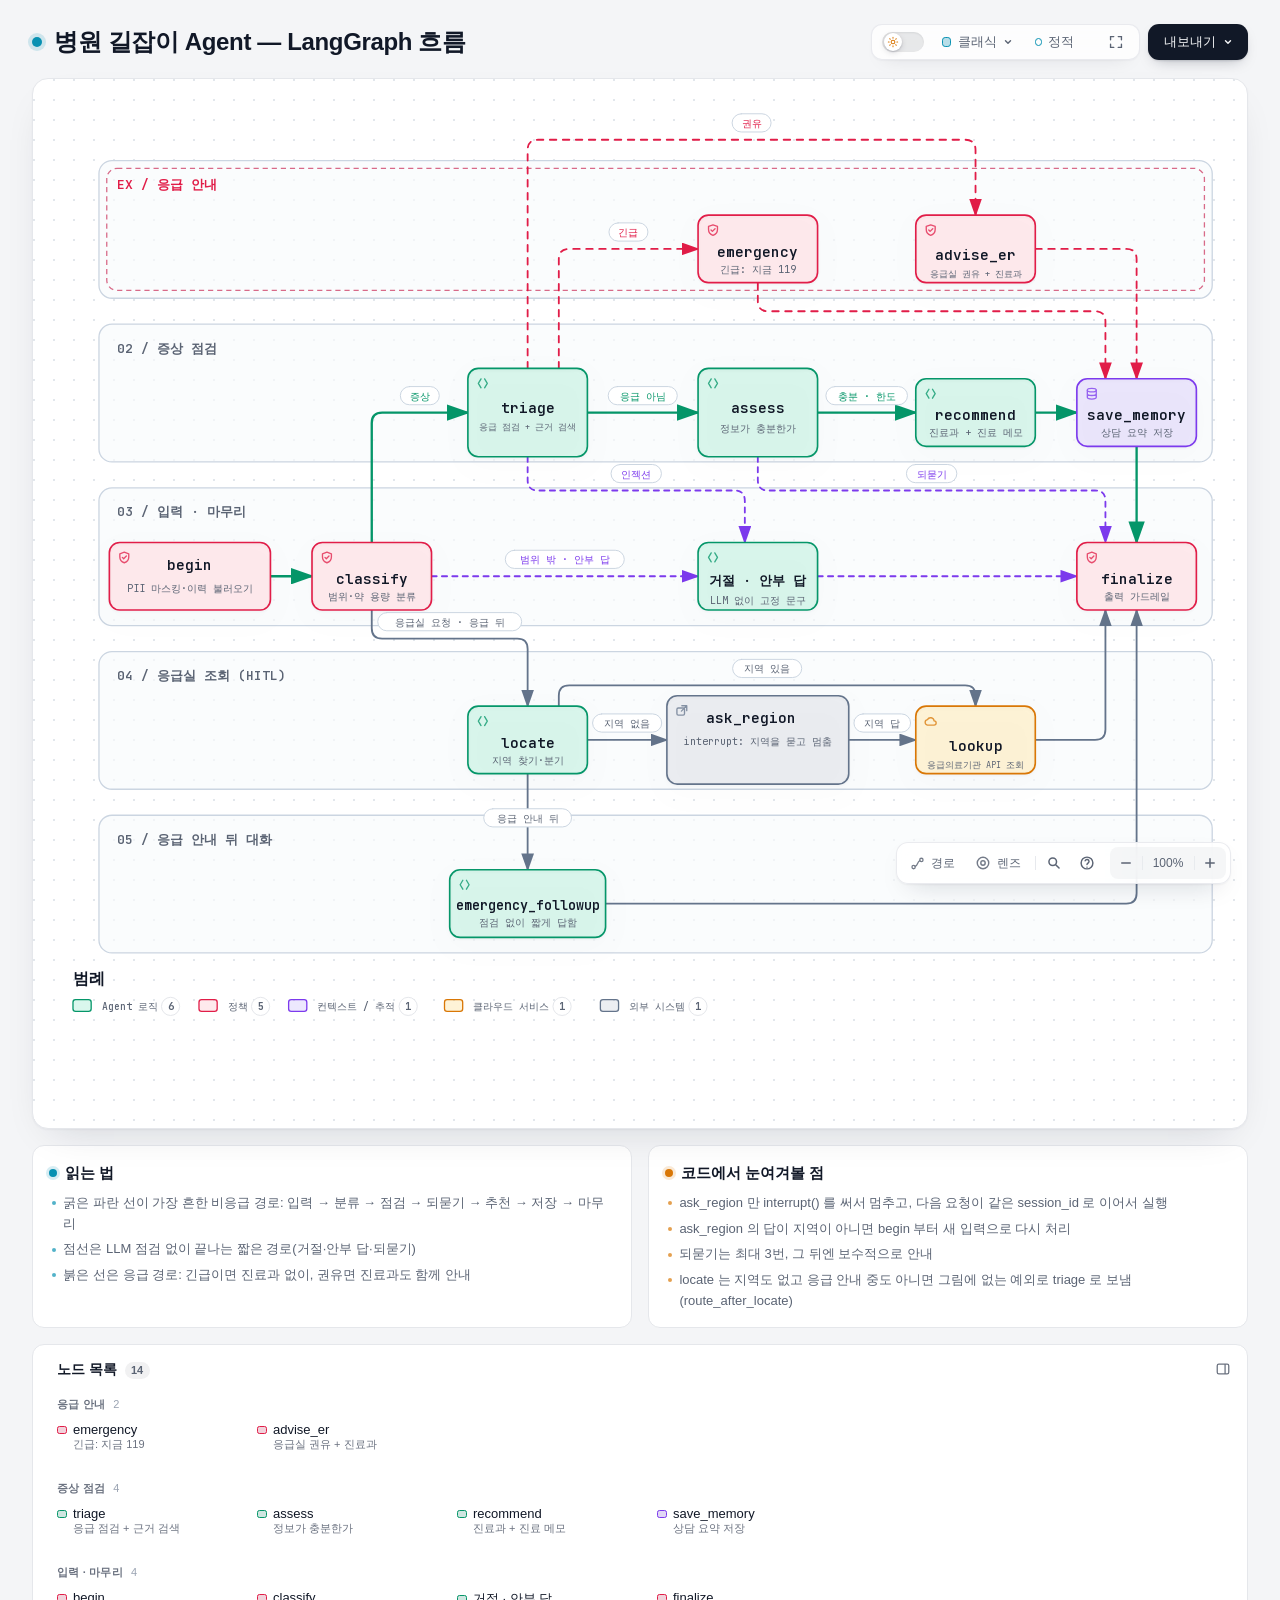
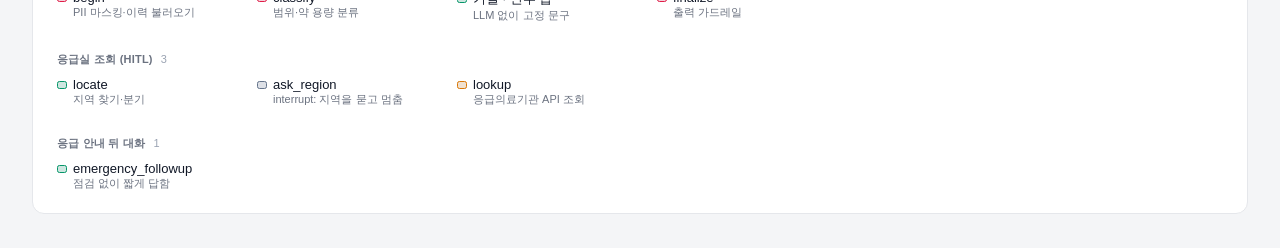
==== docs/diagrams/agent-graph.html @ 73cd127d "Fill README with evaluation results and add architecture diagrams - RAGAS table (same model for both" ====
<!DOCTYPE html>
<html lang="ko" data-theme="dark" data-preset="classic">
<head>
  <meta charset="UTF-8">
  <meta name="viewport" content="width=device-width, initial-scale=1.0">
  <meta name="generator" content="archify 3.2.0">
  <meta name="archify-reader-contract" content="declared-wide-v1">
  <title>병원 길잡이 Agent — LangGraph 흐름 다이어그램</title>
  <script>
    // Resolve the theme before first paint so light-preference users don't
    // see a dark flash. The toolbar script below re-applies with UI state.
    (function () {
      try {
        var theme = null;
        try {
          var param = new URLSearchParams(window.location.search).get('theme');
          if (param === 'light' || param === 'dark') theme = param;
          if (new URLSearchParams(window.location.search).get('embed') === '1') {
            document.documentElement.setAttribute('data-embed', 'true');
          }
          if (new URLSearchParams(window.location.search).get('present') === '1') {
            document.documentElement.setAttribute('data-present', 'true');
          }
        } catch (_) {}
        if (!theme) {
          try { theme = localStorage.getItem('archify-theme'); } catch (_) {}
        }
        if (theme !== 'light' && theme !== 'dark') {
          theme = window.matchMedia('(prefers-color-scheme: light)').matches ? 'light' : 'dark';
        }
        document.documentElement.setAttribute('data-theme', theme);
      } catch (_) {}
    })();
  </script>
  <style id="archify-fonts">
/*
JetBrains Mono variable WOFF2 subsets from Google Fonts service revision v24.
These fixed bytes are shared by the viewer and its SVG/raster exports.
No local() source: an installed copy must not override the bundled font.
Uncovered characters (including CJK) still use the system fallback stack.
Upstream: https://github.com/JetBrains/JetBrainsMono

cyrillic-ext    1664 bytes  sha256 9343de2ca5d9549f792e7962375af8efb0f320c7643bfd36c884b5a30e5c396f
cyrillic        8892 bytes  sha256 4995a9a43ac659ec32fcd8b463755cd6a07b31a6e6b3894a6a153b661cf490e2
greek           6800 bytes  sha256 49c3da6c9a2b279b0f1f860f5cfb1f5dc38d88a5c7be9c9b1837bbc4e3db6111
vietnamese      5872 bytes  sha256 d44eb1936043a56038eb02dd70b243f379bef65783f94ec12f277550720411f1
latin-ext      11596 bytes  sha256 9c38cb2d0d2d93c1ee6e21fa78db76f13ea7e15e15cc64214c7ca89b6aaa35c4
latin          31340 bytes  sha256 2c32b9b3ee358c119e210f6f5195f9bd34894d78a785ff2e95d60e718e400af4

Copyright 2020 The JetBrains Mono Project Authors (https://github.com/JetBrains/JetBrainsMono)

This Font Software is licensed under the SIL Open Font License, Version 1.1.
This license is copied below, and is also available with a FAQ at:
https://openfontlicense.org


-----------------------------------------------------------
SIL OPEN FONT LICENSE Version 1.1 - 26 February 2007
-----------------------------------------------------------

PREAMBLE
The goals of the Open Font License (OFL) are to stimulate worldwide
development of collaborative font projects, to support the font creation
efforts of academic and linguistic communities, and to provide a free and
open framework in which fonts may be shared and improved in partnership
with others.

The OFL allows the licensed fonts to be used, studied, modified and
redistributed freely as long as they are not sold by themselves. The
fonts, including any derivative works, can be bundled, embedded,
redistributed and/or sold with any software provided that any reserved
names are not used by derivative works. The fonts and derivatives,
however, cannot be released under any other type of license. The
requirement for fonts to remain under this license does not apply
to any document created using the fonts or their derivatives.

DEFINITIONS
"Font Software" refers to the set of files released by the Copyright
Holder(s) under this license and clearly marked as such. This may
include source files, build scripts and documentation.

"Reserved Font Name" refers to any names specified as such after the
copyright statement(s).

"Original Version" refers to the collection of Font Software components as
distributed by the Copyright Holder(s).

"Modified Version" refers to any derivative made by adding to, deleting,
or substituting -- in part or in whole -- any of the components of the
Original Version, by changing formats or by porting the Font Software to a
new environment.

"Author" refers to any designer, engineer, programmer, technical
writer or other person who contributed to the Font Software.

PERMISSION & CONDITIONS
Permission is hereby granted, free of charge, to any person obtaining
a copy of the Font Software, to use, study, copy, merge, embed, modify,
redistribute, and sell modified and unmodified copies of the Font
Software, subject to the following conditions:

1) Neither the Font Software nor any of its individual components,
in Original or Modified Versions, may be sold by itself.

2) Original or Modified Versions of the Font Software may be bundled,
redistributed and/or sold with any software, provided that each copy
contains the above copyright notice and this license. These can be
included either as stand-alone text files, human-readable headers or
in the appropriate machine-readable metadata fields within text or
binary files as long as those fields can be easily viewed by the user.

3) No Modified Version of the Font Software may use the Reserved Font
Name(s) unless explicit written permission is granted by the corresponding
Copyright Holder. This restriction only applies to the primary font name as
presented to the users.

4) The name(s) of the Copyright Holder(s) or the Author(s) of the Font
Software shall not be used to promote, endorse or advertise any
Modified Version, except to acknowledge the contribution(s) of the
Copyright Holder(s) and the Author(s) or with their explicit written
permission.

5) The Font Software, modified or unmodified, in part or in whole,
must be distributed entirely under this license, and must not be
distributed under any other license. The requirement for fonts to
remain under this license does not apply to any document created
using the Font Software.

TERMINATION
This license becomes null and void if any of the above conditions are
not met.

DISCLAIMER
THE FONT SOFTWARE IS PROVIDED "AS IS", WITHOUT WARRANTY OF ANY KIND,
EXPRESS OR IMPLIED, INCLUDING BUT NOT LIMITED TO ANY WARRANTIES OF
MERCHANTABILITY, FITNESS FOR A PARTICULAR PURPOSE AND NONINFRINGEMENT
OF COPYRIGHT, PATENT, TRADEMARK, OR OTHER RIGHT. IN NO EVENT SHALL THE
COPYRIGHT HOLDER BE LIABLE FOR ANY CLAIM, DAMAGES OR OTHER LIABILITY,
INCLUDING ANY GENERAL, SPECIAL, INDIRECT, INCIDENTAL, OR CONSEQUENTIAL
DAMAGES, WHETHER IN AN ACTION OF CONTRACT, TORT OR OTHERWISE, ARISING
FROM, OUT OF THE USE OR INABILITY TO USE THE FONT SOFTWARE OR FROM
OTHER DEALINGS IN THE FONT SOFTWARE.
*/
    /* cyrillic-ext */
    @font-face { font-family: 'JetBrains Mono'; font-style: normal; font-weight: 400 800; font-display: swap;
      src: url([data-uri]) format('woff2');
      unicode-range: U+0460-052F, U+1C80-1C8A, U+20B4, U+2DE0-2DFF, U+A640-A69F, U+FE2E-FE2F; }
    /* cyrillic */
    @font-face { font-family: 'JetBrains Mono'; font-style: normal; font-weight: 400 800; font-display: swap;
      src: url([data-uri]) format('woff2');
      unicode-range: U+0301, U+0400-045F, U+0490-0491, U+04B0-04B1, U+2116; }
    /* greek */
    @font-face { font-family: 'JetBrains Mono'; font-style: normal; font-weight: 400 800; font-display: swap;
      src: url([data-uri]) format('woff2');
      unicode-range: U+0370-0377, U+037A-037F, U+0384-038A, U+038C, U+038E-03A1, U+03A3-03FF; }
    /* vietnamese */
    @font-face { font-family: 'JetBrains Mono'; font-style: normal; font-weight: 400 800; font-display: swap;
      src: url([data-uri]) format('woff2');
      unicode-range: U+0102-0103, U+0110-0111, U+0128-0129, U+0168-0169, U+01A0-01A1, U+01AF-01B0, U+0300-0301, U+0303-0304, U+0308-0309, U+0323, U+0329, U+1EA0-1EF9, U+20AB; }
    /* latin-ext */
    @font-face { font-family: 'JetBrains Mono'; font-style: normal; font-weight: 400 800; font-display: swap;
      src: url([data-uri]) format('woff2');
      unicode-range: U+0100-02BA, U+02BD-02C5, U+02C7-02CC, U+02CE-02D7, U+02DD-02FF, U+0304, U+0308, U+0329, U+1D00-1DBF, U+1E00-1E9F, U+1EF2-1EFF, U+2020, U+20A0-20AB, U+20AD-20C0, U+2113, U+2C60-2C7F, U+A720-A7FF; }
    /* latin */
    @font-face { font-family: 'JetBrains Mono'; font-style: normal; font-weight: 400 800; font-display: swap;
      src: url([data-uri]) format('woff2');
      unicode-range: U+0000-00FF, U+0131, U+0152-0153, U+02BB-02BC, U+02C6, U+02DA, U+02DC, U+0304, U+0308, U+0329, U+2000-206F, U+20AC, U+2122, U+2191, U+2193, U+2212, U+2215, U+FEFF, U+FFFD; }
  </style>
  <style>
    /* ==========================================================
       THEME VARIABLES — switch by toggling [data-theme] on <html>
       ========================================================== */
    :root,
    [data-theme="dark"] {
      --bg: #020617;
      --grid: #1e293b;
      --canvas-dot: rgba(148, 163, 184, 0.16);
      --text: #ffffff;
      --text-muted: #94a3b8;
      --text-dim: #475569;
      /* UI chrome and menu hints need more contrast than SVG .t-dim accents */
      --text-faint: #7d8da1;

      --panel: rgba(15, 23, 42, 0.5);
      --panel-border: #1e293b;
      --lane-fill: rgba(15, 23, 42, 0.22);
      --lane-stroke: #334155;

      --arrow: #94a3b8;
      --arrow-emphasis: #34d399;

      /* Opaque mask color used behind semi-transparent component fills
         so the arrows drawn underneath are properly hidden. */
      --mask: #0f172a;

      --frontend-fill:    rgba(8, 51, 68, 0.4);
      --frontend-stroke:  #22d3ee;
      --backend-fill:     rgba(6, 78, 59, 0.4);
      --backend-stroke:   #34d399;
      --database-fill:    rgba(76, 29, 149, 0.4);
      --database-stroke:  #a78bfa;
      --cloud-fill:       rgba(120, 53, 15, 0.3);
      --cloud-stroke:     #fbbf24;
      --security-fill:    rgba(136, 19, 55, 0.4);
      --security-stroke:  #fb7185;
      --messagebus-fill:  rgba(251, 146, 60, 0.3);
      --messagebus-stroke:#fb923c;
      --external-fill:    rgba(30, 41, 59, 0.5);
      --external-stroke:  #94a3b8;

      --toolbar-bg:       rgba(15, 23, 42, 0.8);
      --toolbar-border:   #334155;
      --toolbar-text:     #e2e8f0;
      --toolbar-hover:    rgba(15, 23, 42, 0.95);
      --toolbar-menu-bg:  #0f172a;
    }

    [data-theme="light"] {
      --bg: #f4f5f7;
      --grid: #e9edf2;
      --canvas-dot: #e2e7ec;
      --text: #111827;
      --text-muted: #5b6474;
      --text-dim: #9aa3b2;
      --text-faint: #6b7280;

      --panel: #ffffff;
      --panel-border: #e5e7eb;
      --lane-fill: rgba(248, 250, 252, 0.65);
      --lane-stroke: #cbd5e1;

      --arrow: #64748b;
      --arrow-emphasis: #059669;

      --mask: #ffffff;

      --frontend-fill: rgba(34, 211, 238, 0.15);
      --frontend-stroke: #0891b2;
      --backend-fill: rgba(52, 211, 153, 0.18);
      --backend-stroke: #059669;
      --database-fill: rgba(167, 139, 250, 0.2);
      --database-stroke: #7c3aed;
      --cloud-fill: rgba(251, 191, 36, 0.18);
      --cloud-stroke: #d97706;
      --security-fill: rgba(251, 113, 133, 0.15);
      --security-stroke: #e11d48;
      --messagebus-fill: rgba(251, 146, 60, 0.15);
      --messagebus-stroke: #ea580c;
      --external-fill: rgba(148, 163, 184, 0.18);
      --external-stroke: #64748b;

      --toolbar-bg:       rgba(255, 255, 255, 0.92);
      --toolbar-border:   #cbd5e1;
      --toolbar-text:     #334155;
      --toolbar-hover:    #ffffff;
      --toolbar-menu-bg:  #ffffff;
    }

    /* ==========================================================
       SIGNAL FLOW — an opt-in, motion-forward visual preset.
       The variables also target a standalone exported SVG, whose
       root carries data-preset and data-theme directly.
       ========================================================== */
    [data-preset="signal-flow"][data-theme="dark"] {
      --bg: #030711;
      --grid: #15233a;
      --panel: rgba(6, 14, 28, 0.78);
      --panel-border: #1d3350;
      --lane-fill: rgba(9, 22, 40, 0.5);
      --lane-stroke: #2c4564;
      --text: #f5fbff;
      --text-muted: #9eb0c7;
      --text-dim: #52667f;
      --text-faint: #7890ad;
      --mask: #07101e;
      --frontend-fill: rgba(6, 182, 212, 0.14);
      --frontend-stroke: #67e8f9;
      --backend-fill: rgba(16, 185, 129, 0.14);
      --backend-stroke: #5eead4;
      --database-fill: rgba(139, 92, 246, 0.16);
      --database-stroke: #c4b5fd;
      --cloud-fill: rgba(245, 158, 11, 0.13);
      --cloud-stroke: #fcd34d;
      --security-fill: rgba(244, 63, 94, 0.13);
      --security-stroke: #fda4af;
      --messagebus-fill: rgba(249, 115, 22, 0.13);
      --messagebus-stroke: #fdba74;
      --external-fill: rgba(71, 85, 105, 0.24);
      --external-stroke: #a5b4c7;
      --arrow: #7890ad;
      --arrow-emphasis: #2dd4bf;
      --toolbar-bg: rgba(7, 16, 30, 0.86);
      --toolbar-border: #29415f;
      --toolbar-menu-bg: #07101e;
    }

    [data-preset="signal-flow"][data-theme="light"] {
      --bg: #f4f9fc;
      --grid: #d4e5ee;
      --panel: rgba(255, 255, 255, 0.82);
      --panel-border: #bfd5e2;
      --lane-fill: rgba(232, 243, 248, 0.62);
      --lane-stroke: #a9c5d5;
      --text: #102638;
      --text-muted: #587287;
      --text-dim: #8aa2b4;
      --text-faint: #668397;
      --mask: #ffffff;
      --frontend-fill: rgba(6, 182, 212, 0.09);
      --frontend-stroke: #0789a1;
      --backend-fill: rgba(5, 150, 105, 0.09);
      --backend-stroke: #087f69;
      --database-fill: rgba(124, 58, 237, 0.09);
      --database-stroke: #7254c7;
      --cloud-fill: rgba(217, 119, 6, 0.08);
      --cloud-stroke: #b9670b;
      --security-fill: rgba(225, 29, 72, 0.08);
      --security-stroke: #c53a59;
      --messagebus-fill: rgba(234, 88, 12, 0.08);
      --messagebus-stroke: #c65f27;
      --external-fill: rgba(100, 116, 139, 0.1);
      --external-stroke: #607a8c;
      --arrow: #7b97aa;
      --arrow-emphasis: #0d9488;
    }

    /* ==========================================================
       BLUEPRINT — a review-first drafting preset for deployment,
       infrastructure, and technical design documentation. It keeps
       the same semantic palette and geometry while trading glow for
       precise grid contrast, squared materials, and drafting marks.
       ========================================================== */
    [data-preset="blueprint"][data-theme="dark"] {
      --bg: #06131f;
      --grid: #17425a;
      --panel: rgba(7, 27, 43, 0.9);
      --panel-border: #27627f;
      --lane-fill: rgba(10, 43, 66, 0.36);
      --lane-stroke: #34799a;
      --text: #e3f6ff;
      --text-muted: #91b8ca;
      --text-dim: #557e92;
      --text-faint: #739caf;
      --mask: #0a2031;
      --frontend-fill: rgba(26, 157, 193, 0.14);
      --frontend-stroke: #66d9ef;
      --backend-fill: rgba(31, 155, 124, 0.13);
      --backend-stroke: #69dfbd;
      --database-fill: rgba(120, 105, 196, 0.14);
      --database-stroke: #b4a8ff;
      --cloud-fill: rgba(197, 145, 43, 0.13);
      --cloud-stroke: #ffd166;
      --security-fill: rgba(199, 76, 104, 0.13);
      --security-stroke: #ff8da1;
      --messagebus-fill: rgba(207, 112, 49, 0.13);
      --messagebus-stroke: #ffad66;
      --external-fill: rgba(84, 119, 139, 0.18);
      --external-stroke: #a7cad9;
      --arrow: #78a3b7;
      --arrow-emphasis: #64dfc1;
      --toolbar-bg: rgba(7, 28, 45, 0.92);
      --toolbar-border: #34799a;
      --toolbar-text: #d8f3ff;
      --toolbar-hover: rgba(18, 58, 83, 0.95);
      --toolbar-menu-bg: #0a2031;
    }

    [data-preset="blueprint"][data-theme="light"] {
      --bg: #edf7fa;
      --grid: #b5d5e1;
      --panel: rgba(249, 253, 255, 0.94);
      --panel-border: #78aabd;
      --lane-fill: rgba(210, 232, 240, 0.42);
      --lane-stroke: #83b2c4;
      --text: #123344;
      --text-muted: #4e7486;
      --text-dim: #86a6b4;
      --text-faint: #668c9d;
      --mask: #f9fdff;
      --frontend-fill: rgba(8, 145, 178, 0.08);
      --frontend-stroke: #087f9c;
      --backend-fill: rgba(5, 128, 101, 0.08);
      --backend-stroke: #08755f;
      --database-fill: rgba(100, 75, 180, 0.08);
      --database-stroke: #6757a8;
      --cloud-fill: rgba(181, 120, 15, 0.08);
      --cloud-stroke: #a86609;
      --security-fill: rgba(190, 48, 80, 0.07);
      --security-stroke: #b32f50;
      --messagebus-fill: rgba(196, 81, 22, 0.07);
      --messagebus-stroke: #b65120;
      --external-fill: rgba(79, 112, 128, 0.08);
      --external-stroke: #506f7e;
      --arrow: #6d93a5;
      --arrow-emphasis: #087f69;
      --toolbar-bg: rgba(247, 252, 254, 0.94);
      --toolbar-border: #8ab5c5;
      --toolbar-text: #294f61;
      --toolbar-hover: #ffffff;
      --toolbar-menu-bg: #f9fdff;
    }

    /* ==========================================================
       EDITORIAL — a warm, publication-minded preset for design
       reviews, launch notes, and documentation. The diagram keeps
       the same semantic palette and exact geometry, but trades
       software chrome for paper, ink, ruled structure, and one
       restrained vermilion accent.
       ========================================================== */
    [data-preset="editorial"][data-theme="dark"] {
      --bg: #181611;
      --grid: #39342a;
      --panel: rgba(35, 31, 24, 0.96);
      --panel-border: #625a4a;
      --lane-fill: rgba(52, 46, 35, 0.46);
      --lane-stroke: #726957;
      --text: #f4eddf;
      --text-muted: #b9ae9b;
      --text-dim: #776e60;
      --text-faint: #9d917e;
      --mask: #231f18;
      --frontend-fill: rgba(43, 133, 142, 0.16);
      --frontend-stroke: #7fc6c7;
      --backend-fill: rgba(63, 132, 92, 0.16);
      --backend-stroke: #8fc29e;
      --database-fill: rgba(117, 91, 141, 0.17);
      --database-stroke: #c0a4d0;
      --cloud-fill: rgba(170, 119, 49, 0.16);
      --cloud-stroke: #d8ad68;
      --security-fill: rgba(157, 69, 65, 0.17);
      --security-stroke: #df9085;
      --messagebus-fill: rgba(174, 79, 42, 0.16);
      --messagebus-stroke: #df946f;
      --external-fill: rgba(126, 115, 96, 0.18);
      --external-stroke: #b8ad99;
      --arrow: #948978;
      --arrow-emphasis: #dd6b3d;
      --toolbar-bg: rgba(35, 31, 24, 0.92);
      --toolbar-border: #625a4a;
      --toolbar-text: #eee5d5;
      --toolbar-hover: #302a20;
      --toolbar-menu-bg: #231f18;
    }

    [data-preset="editorial"][data-theme="light"] {
      --bg: #f2eee5;
      --grid: #d8d0c2;
      --panel: rgba(251, 248, 241, 0.97);
      --panel-border: #c4b9a6;
      --lane-fill: rgba(229, 221, 207, 0.42);
      --lane-stroke: #b8aa94;
      --text: #242018;
      --text-muted: #6f6658;
      --text-dim: #a09788;
      --text-faint: #817767;
      --mask: #fbf8f1;
      --frontend-fill: rgba(31, 117, 126, 0.09);
      --frontend-stroke: #287e84;
      --backend-fill: rgba(42, 119, 75, 0.09);
      --backend-stroke: #397b53;
      --database-fill: rgba(105, 75, 130, 0.09);
      --database-stroke: #765d86;
      --cloud-fill: rgba(157, 103, 31, 0.1);
      --cloud-stroke: #9a671f;
      --security-fill: rgba(153, 58, 52, 0.09);
      --security-stroke: #9e463f;
      --messagebus-fill: rgba(182, 70, 27, 0.09);
      --messagebus-stroke: #ad4b25;
      --external-fill: rgba(101, 91, 75, 0.09);
      --external-stroke: #746b5e;
      --arrow: #8a806f;
      --arrow-emphasis: #bb4c23;
      --toolbar-bg: rgba(251, 248, 241, 0.94);
      --toolbar-border: #c4b9a6;
      --toolbar-text: #40392f;
      --toolbar-hover: #fffdf8;
      --toolbar-menu-bg: #fbf8f1;
    }

    * { margin: 0; padding: 0; box-sizing: border-box; }

    body {
      --archify-page-top: 2rem;
      font-family: -apple-system, BlinkMacSystemFont, 'Segoe UI', 'PingFang SC', 'Hiragino Sans GB', 'Microsoft YaHei', 'Noto Sans CJK SC', 'Noto Sans', Roboto, 'Helvetica Neue', Arial, sans-serif;
      -webkit-font-smoothing: antialiased;
      background: var(--bg);
      min-height: 100vh;
      padding: var(--archify-page-top) 2rem 2rem;
      color: var(--text);
      /* Theme surfaces change together; animating the page background leaves it
         visibly out of sync with the SVG and panel for the first 200ms. */
    }

    html[data-preset="signal-flow"] body {
      background-image:
        radial-gradient(circle at 18% -8%, rgba(34, 211, 238, 0.14), transparent 34rem),
        radial-gradient(circle at 92% 18%, rgba(139, 92, 246, 0.12), transparent 30rem);
      background-attachment: fixed;
    }
    html[data-preset="signal-flow"][data-theme="light"] body {
      background-image:
        radial-gradient(circle at 18% -8%, rgba(6, 182, 212, 0.12), transparent 34rem),
        radial-gradient(circle at 92% 18%, rgba(139, 92, 246, 0.08), transparent 30rem);
    }
    html[data-preset="blueprint"] body {
      background-image:
        linear-gradient(var(--grid) 1px, transparent 1px),
        linear-gradient(90deg, var(--grid) 1px, transparent 1px);
      background-size: 32px 32px;
      background-position: -1px -1px;
      background-attachment: fixed;
    }
    html[data-preset="editorial"] body {
      background-image:
        linear-gradient(90deg, transparent 0, transparent 5.4rem, color-mix(in srgb, var(--security-stroke) 18%, transparent) 5.4rem, color-mix(in srgb, var(--security-stroke) 18%, transparent) calc(5.4rem + 1px), transparent calc(5.4rem + 1px)),
        repeating-linear-gradient(0deg, transparent 0, transparent 31px, color-mix(in srgb, var(--grid) 36%, transparent) 31px, color-mix(in srgb, var(--grid) 36%, transparent) 32px);
      background-attachment: fixed;
    }

    /* Gallery/embed mode keeps the generated artifact as the source of truth
       while presenting only its diagram surface inside a proof card. */
    html[data-embed="true"] body {
      min-height: 0;
      padding: 0;
      overflow: hidden;
      background: var(--bg);
      background-image: none;
    }
    html[data-embed="true"] .toolbar,
    html[data-embed="true"] .header,
    html[data-embed="true"] .cards,
    html[data-embed="true"] .diagram-nav,
    html[data-embed="true"] .overview-map,
    html[data-embed="true"] .focus-chip,
    html[data-embed="true"] .route-probe,
    html[data-embed="true"] .semantic-lens,
    html[data-embed="true"] .diagram-guide,
    html[data-embed="true"] .node-finder,
    html[data-embed="true"] .node-outline { display: none !important; }
    html[data-embed="true"] .container { max-width: none; }
    html[data-embed="true"] .diagram-container {
      padding: 0.5rem;
      border: 0;
      border-radius: 0;
      box-shadow: none;
    }
    html[data-embed="true"] .diagram-container svg { min-width: 0; }

    /* Presentation Stage is a viewer-only layer: it gives the live diagram
       the viewport while keeping guided views, theme, focus, and exports real.
       Embed mode wins when both query parameters are present. */
    html[data-present="true"]:not([data-embed="true"]) body {
      --archify-page-top: 1rem;
      height: 100dvh;
      min-height: 0;
      padding: 1rem;
      overflow: hidden;
    }
    html[data-present="true"]:not([data-embed="true"]) .container {
      display: flex;
      flex-direction: column;
      gap: 0.75rem;
      width: 100%;
      max-width: none;
      height: calc(100dvh - 2rem);
    }
    html[data-present="true"]:not([data-embed="true"]) .header {
      flex: none;
      min-width: 0;
      margin: 0;
      padding-right: 23rem;
    }
    html[data-present="true"]:not([data-embed="true"]) .header-row { margin-bottom: 0.25rem; }
    html[data-present="true"]:not([data-embed="true"]) .subtitle {
      overflow: hidden;
      text-overflow: ellipsis;
      white-space: nowrap;
    }

    html[data-present="true"]:not([data-embed="true"]) .diagram-container {
      display: flex;
      flex: 1 1 auto;
      align-items: center;
      justify-content: center;
      min-height: 0;
      padding: 0.75rem;
      padding-bottom: calc(0.75rem + var(--archify-nav-reserve));
    }
    html[data-present="true"]:not([data-embed="true"]) .diagram-container > svg {
      flex: 1 1 auto;
      height: 100%;
      min-height: 0;
      width: 100%;
      min-width: 0;
    }
    html[data-present="true"]:not([data-embed="true"]) .cards { display: none; }
    html[data-present="true"]:not([data-embed="true"]) #btn-present {
      border-color: var(--frontend-stroke);
      color: var(--frontend-stroke);
    }

    /* The reader owns only the outer scale. Compact automatic sequences fit at
       their authored text size or larger. Long sequences and waterfall rows
       favor reading width and page scroll; other diagrams keep height fitting.
       Small automatic canvases retain a modest scale inside a usable shell.
       Every strategy preserves the authored SVG/viewBox and semantic geometry. */
    .container {
      width: 100%;
      max-width: var(--archify-reader-width, 1440px);
      margin: 0 auto;
    }
    html[data-reader-area="true"] .diagram-container {
      min-height: var(--archify-diagram-min-height);
      display: flex;
      align-items: center;
    }
    html[data-reader-area="true"] .diagram-container > svg { flex-shrink: 0; }
    /* The original SVG legend can use the outer corner while the capped or fitted
       diagram stays centered. The container still clips all outer paint. */
    .diagram-container:has([data-reader-legend-corner]) > svg { overflow: visible; }
    .diagram-container [data-reader-legend-corner] {
      transform-origin: 0 0;
      transform-box: view-box;
      transform: var(--archify-reader-legend-transform);
    }
    html[data-reader-narrow="true"]:not([data-present="true"]) .diagram-container > svg {
      min-width: 0;
      max-width: var(--archify-diagram-max-width);
      margin-inline: auto;
    }
    @media (min-width: 768px) and (max-height: 920px) {
      .header { margin-bottom: 1rem; }
      .diagram-container { padding: 1rem; }
      .cards { margin-top: 1rem; }
      .card { padding: 1rem; }
    }

    .header { margin-bottom: 1.5rem; padding-right: 29.5rem; }

    html[data-preset="signal-flow"] .header,
    html[data-preset="blueprint"] .header,
    html[data-preset="editorial"] .header { padding-right: 29.5rem; }

    .header-row {
      display: flex;
      align-items: center;
      gap: 0.75rem;
      min-height: 2.75rem;
      margin-bottom: 0.25rem;
    }

    .pulse-dot {
      flex: none;
      width: 10px;
      height: 10px;
      background: var(--frontend-stroke);
      border-radius: 50%;
      box-shadow: 0 0 0 4px color-mix(in srgb, var(--frontend-stroke) 16%, transparent);
      animation: none;
    }

    html[data-motion-capable="true"] .pulse-dot { animation: pulse 2s infinite; }

    @keyframes pulse {
      0%, 100% { opacity: 1; }
      50% { opacity: 0.5; }
    }

    h1 {
      font-size: 1.5rem;
      font-weight: 650;
      line-height: 1.25;
      letter-spacing: -0.015em;
    }

    .subtitle {
      color: var(--text-muted);
      font-size: 0.875rem;
      line-height: 1.55;
      margin-left: 1.375rem;
    }

    html[data-preset="signal-flow"] .header-row::after {
      content: attr(data-preset-badge-signal-flow);
      flex: none;
      margin-left: 0.25rem;
      color: var(--frontend-stroke);
      border: 1px solid var(--frontend-stroke);
      border-radius: 999px;
      padding: 0.28rem 0.6rem;
      font-size: 0.625rem;
      letter-spacing: 0.12em;
      opacity: 0.82;
      box-shadow: 0 0 20px rgba(34, 211, 238, 0.12);
      white-space: nowrap;
    }

    html[data-preset="blueprint"] .pulse-dot {
      width: 10px;
      height: 10px;
      border: 1px solid var(--frontend-stroke);
      border-radius: 1px;
      background: transparent;
      box-shadow: inset 0 0 0 2px var(--bg);
      transform: rotate(45deg);
      animation: none;
    }
    html[data-preset="blueprint"] .header-row::after {
      content: attr(data-preset-badge-blueprint);
      flex: none;
      margin-left: 0.25rem;
      padding: 0.28rem 0.55rem;
      border-top: 1px solid var(--frontend-stroke);
      border-bottom: 1px solid var(--frontend-stroke);
      color: var(--frontend-stroke);
      font-size: 0.5625rem;
      font-weight: 700;
      letter-spacing: 0.14em;
      white-space: nowrap;
    }

    html[data-preset="editorial"] h1,
    html[data-preset="editorial"] .card h3 {
      font-family: Georgia, 'Times New Roman', 'Songti SC', STSong, serif;
      letter-spacing: -0.02em;
    }
    html[data-preset="editorial"] h1 { font-size: 1.72rem; font-weight: 600; }
    html[data-preset="editorial"] .pulse-dot {
      width: 9px;
      height: 9px;
      border: 1px solid var(--arrow-emphasis);
      border-radius: 0;
      background: var(--arrow-emphasis);
      box-shadow: 0 0 0 3px color-mix(in srgb, var(--arrow-emphasis) 14%, transparent);
      transform: rotate(45deg);
      animation: none;
    }
    html[data-preset="editorial"] .header-row::after {
      content: attr(data-preset-badge-editorial);
      flex: none;
      margin-left: 0.25rem;
      padding: 0.32rem 0 0.24rem;
      border-bottom: 2px solid var(--arrow-emphasis);
      color: var(--arrow-emphasis);
      font-family: Georgia, 'Times New Roman', serif;
      font-size: 0.625rem;
      font-style: italic;
      font-weight: 600;
      letter-spacing: 0.08em;
      white-space: nowrap;
    }

    .diagram-container {
      --archify-nav-reserve: 0px;
      background: var(--panel);
      border-radius: 1rem;
      border: 1px solid var(--panel-border);
      box-shadow: 0 1px 2px rgba(15, 23, 42, 0.04), 0 16px 40px -20px rgba(15, 23, 42, 0.18);
      padding: 1.5rem;
      padding-bottom: calc(1.5rem + var(--archify-nav-reserve));
      overflow: hidden;
      position: relative;
    }

    html[data-preset="signal-flow"] .diagram-container {
      position: relative;
      overflow: hidden;
      background: linear-gradient(180deg, rgba(8, 20, 38, 0.82), rgba(3, 8, 18, 0.94));
      box-shadow: inset 0 1px 0 rgba(255, 255, 255, 0.04), 0 28px 80px rgba(0, 0, 0, 0.34);
    }
    html[data-preset="signal-flow"][data-theme="light"] .diagram-container {
      background: linear-gradient(180deg, rgba(255, 255, 255, 0.9), rgba(237, 246, 250, 0.94));
      box-shadow: inset 0 1px 0 rgba(255, 255, 255, 0.72), 0 24px 60px rgba(45, 78, 99, 0.12);
    }
    html[data-preset="blueprint"] .diagram-container {
      border-color: var(--panel-border);
      border-radius: 0.35rem;
      background: var(--panel);
      box-shadow:
        inset 0 0 0 1px color-mix(in srgb, var(--panel-border) 34%, transparent),
        0 18px 48px rgba(0, 0, 0, 0.16);
    }
    html[data-preset="blueprint"] .diagram-container::after {
      content: "";
      position: absolute;
      z-index: 10;
      inset: 0.7rem;
      pointer-events: none;
      background:
        linear-gradient(var(--frontend-stroke), var(--frontend-stroke)) left top / 1.35rem 1px no-repeat,
        linear-gradient(var(--frontend-stroke), var(--frontend-stroke)) left top / 1px 1.35rem no-repeat,
        linear-gradient(var(--frontend-stroke), var(--frontend-stroke)) right top / 1.35rem 1px no-repeat,
        linear-gradient(var(--frontend-stroke), var(--frontend-stroke)) right top / 1px 1.35rem no-repeat,
        linear-gradient(var(--frontend-stroke), var(--frontend-stroke)) left bottom / 1.35rem 1px no-repeat,
        linear-gradient(var(--frontend-stroke), var(--frontend-stroke)) left bottom / 1px 1.35rem no-repeat,
        linear-gradient(var(--frontend-stroke), var(--frontend-stroke)) right bottom / 1.35rem 1px no-repeat,
        linear-gradient(var(--frontend-stroke), var(--frontend-stroke)) right bottom / 1px 1.35rem no-repeat;
      opacity: 0.58;
    }
    html[data-preset="editorial"] .diagram-container {
      overflow: hidden;
      border-color: var(--panel-border);
      border-radius: 0.38rem;
      background:
        linear-gradient(90deg, color-mix(in srgb, var(--security-fill) 58%, transparent), transparent 12%),
        var(--panel);
      box-shadow:
        0 1px 0 color-mix(in srgb, var(--text) 6%, transparent),
        0 18px 48px color-mix(in srgb, #000 19%, transparent);
    }
    html[data-preset="editorial"] .diagram-container::after {
      position: absolute;
      z-index: 10;
      top: 0.72rem;
      right: 1.25rem;
      padding: 0.2rem 0.52rem;
      border: 1px solid var(--panel-border);
      background: var(--panel);
      color: var(--arrow-emphasis);
      content: attr(data-preset-badge-editorial-plate);
      font-family: Georgia, 'Times New Roman', serif;
      font-size: 0.52rem;
      font-style: italic;
      font-weight: 600;
      letter-spacing: 0.09em;
      pointer-events: none;
    }
    html[data-embed="true"][data-preset="editorial"] .diagram-container::after { display: none; }
    html[data-motion-capable="true"][data-preset="signal-flow"][data-ambient-entry="running"] .diagram-container::before {
      content: "";
      position: absolute;
      inset: 0;
      pointer-events: none;
      background: linear-gradient(115deg, transparent 28%, rgba(103, 232, 249, 0.035) 48%, transparent 68%);
      transform: translateX(-70%);
      animation: archify-signal-scan 4.8s ease-in-out 1 both;
    }

    /* Motion Governor gives the reader a real static state and gives the
       strongest semantic action the only motion budget. Atmosphere resets to
       its authored base instead of freezing mid-cycle. Static artifacts never
       start a decorative pulse or scan. */
    html:not([data-motion-capable="true"]) svg[data-animation="trace"] [data-animate] {
      animation: none !important;
    }
    html:not([data-motion-capable="true"]) svg[data-animation="trace"] [data-graph-role="automatic-crossover"]:has(> [data-animate="edge"]) > [data-graph-role="automatic-crossover-underlay"] {
      animation: none !important;
    }
    html[data-motion="still"] .pulse-dot,
    html[data-motion="still"] .diagram-container::before,
    html[data-motion="still"] svg[data-animation="trace"] [data-animate],
    html[data-motion-owner] .pulse-dot,
    html[data-motion-owner] .diagram-container::before,
    html[data-motion-owner] svg[data-animation="trace"] [data-animate],
    html[data-embed="true"] .pulse-dot,
    html[data-embed="true"] .diagram-container::before,
    html[data-share-playback="true"] .pulse-dot,
    html[data-share-playback="true"] .diagram-container::before,
    html[data-document-hidden="true"] .pulse-dot,
    html[data-document-hidden="true"] .diagram-container::before,
    html[data-document-hidden="true"] svg[data-animation="trace"] [data-animate],
    html[data-motion="still"] svg[data-animation="trace"] [data-graph-role="automatic-crossover"]:has(> [data-animate="edge"]) > [data-graph-role="automatic-crossover-underlay"],
    html[data-motion-owner] svg[data-animation="trace"] [data-graph-role="automatic-crossover"]:has(> [data-animate="edge"]) > [data-graph-role="automatic-crossover-underlay"],
    html[data-embed="true"] svg[data-animation="trace"] [data-graph-role="automatic-crossover"]:has(> [data-animate="edge"]) > [data-graph-role="automatic-crossover-underlay"],
    html[data-share-playback="true"] svg[data-animation="trace"] [data-graph-role="automatic-crossover"]:has(> [data-animate="edge"]) > [data-graph-role="automatic-crossover-underlay"],
    html[data-document-hidden="true"] svg[data-animation="trace"] [data-graph-role="automatic-crossover"]:has(> [data-animate="edge"]) > [data-graph-role="automatic-crossover-underlay"] {
      animation: none !important;
    }
    html[data-motion="still"] .diagram-container::before,
    html[data-motion-owner] .diagram-container::before,
    html[data-embed="true"] .diagram-container::before,
    html[data-share-playback="true"] .diagram-container::before {
      opacity: 0;
    }
    html[data-motion="still"] .intent-trace-flow,
    html[data-motion="still"] .route-probe-flow,
    html[data-motion="still"] .route-journey-flow,
    html[data-motion="still"] .semantic-lens-flow,
    html[data-motion="still"] .diagram-guide,
    html[data-motion="still"] .overview-map-live,
    html[data-document-hidden="true"] .intent-trace-flow,
    html[data-document-hidden="true"] .route-probe-flow,
    html[data-document-hidden="true"] .route-journey-flow,
    html[data-document-hidden="true"] .semantic-lens-flow,
    html[data-document-hidden="true"] .diagram-guide,
    html[data-document-hidden="true"] .overview-map-live {
      animation: none !important;
    }

    html[data-motion="still"] .intent-trace-flow,
    html[data-motion="still"] .route-probe-flow {
      stroke-dasharray: none;
      stroke-dashoffset: 0;
      opacity: 0.72;
    }
    html[data-motion="still"] .route-journey-overlay,
    html[data-document-hidden="true"] .route-journey-overlay { display: none !important; }
    html[data-motion="still"] .relationship-pulse-overlay { display: none !important; }

    html[data-motion="still"] svg [data-node-id],
    html[data-motion="still"] svg [data-edge-from],
    html[data-motion="still"] svg [data-detail],
    html[data-motion="still"] svg [data-detail-anchor],
    html[data-motion="still"] svg [data-legend-hit],
    html[data-motion="still"] svg {
      transition: none !important;
    }

    svg {
      font-family: 'JetBrains Mono', ui-monospace, SFMono-Regular, Menlo, Consolas, 'DejaVu Sans Mono', 'Liberation Mono', 'Noto Sans Mono CJK SC', 'PingFang SC', 'Hiragino Sans GB', 'Microsoft YaHei', monospace;
      width: 100%;
      min-width: min(900px, 100%);
      display: block;
      transform-origin: 0 0;
      transition: transform 0.18s ease;
    }

    .diagram-container.is-camera-moving svg {
      transition: transform 0.42s cubic-bezier(0.22, 1, 0.36, 1);
    }
    .diagram-container.is-camera-transaction svg { transition: none; }
    .diagram-container.is-pannable { cursor: grab; }
    .diagram-container.is-panning { cursor: grabbing; user-select: none; }
    .diagram-container.is-panning svg { transition: none; }

    .diagram-nav {
      position: absolute;
      right: 1rem;
      bottom: 1rem;
      z-index: 12;
      translate: 0 calc(-1 * var(--archify-dock-lift, 0px));
      display: inline-flex;
      align-items: center;
      max-width: calc(100% - 2rem);
      padding: 0.25rem;
      gap: 0.0625rem;
      overflow-x: auto;
      border: 1px solid color-mix(in srgb, var(--panel-border) 80%, transparent);
      border-radius: 0.75rem;
      background: color-mix(in srgb, var(--panel) 84%, transparent);
      box-shadow: 0 1px 2px rgba(15, 23, 42, 0.05), 0 10px 28px -14px rgba(15, 23, 42, 0.28);
      backdrop-filter: blur(14px) saturate(1.2);
      scrollbar-width: none;
    }
    .diagram-nav::-webkit-scrollbar { display: none; }
    .diagram-nav button,
    .focus-chip button {
      border: 0;
      background: transparent;
      color: var(--toolbar-text);
      font: inherit;
      cursor: pointer;
    }
    .diagram-nav button {
      min-width: 2rem;
      height: 2rem;
      padding: 0 0.4rem;
      border-radius: 0.5rem;
      color: var(--text-muted);
      font-size: 0.75rem;
      font-weight: 500;
      letter-spacing: 0;
      transition: background 0.15s, color 0.15s;
    }
    .diagram-nav button:hover,
    .diagram-nav button:focus-visible {
      color: var(--text);
      background: color-mix(in srgb, var(--text) 6%, transparent);
    }
    .diagram-nav button:hover,
    .diagram-nav button:focus-visible,
    .focus-chip button:hover,
    .focus-chip button:focus-visible { background: var(--toolbar-hover); }
    .diagram-nav button:focus-visible,
    .focus-chip button:focus-visible {
      outline: 2px solid var(--frontend-stroke);
      outline-offset: 1px;
    }
    .diagram-nav button:disabled { opacity: 0.38; cursor: default; }
    /* The Guide stays on the ? shortcut; Map only earns dock space once the
       reader has zoomed past the full diagram (or opened it from the keyboard). */
    .diagram-nav button[hidden] { display: none; }
    .diagram-container:not(.is-pannable) #btn-overview-map:not([data-radar-requested]):not(:focus) { display: none; }
    .diagram-nav button:disabled:hover { background: transparent; }
    .diagram-nav #btn-route-probe,
    .diagram-nav #btn-overview-map,
    .diagram-nav #btn-semantic-lens {
      min-width: auto;
      padding-inline: 0.6rem;
      color: var(--text-muted);
      font-weight: 500;
    }
    .diagram-nav #btn-node-finder,
    .diagram-nav [data-view="out"] {
      position: relative;
      margin-left: 0.375rem;
    }
    .diagram-nav #btn-node-finder::before,
    .diagram-nav [data-view="out"]::before {
      position: absolute;
      top: 0.55rem;
      bottom: 0.55rem;
      left: -0.19rem;
      width: 1px;
      background: color-mix(in srgb, var(--panel-border) 90%, transparent);
      content: "";
      pointer-events: none;
    }
    .diagram-nav-icon {
      display: block;
      width: 0.95rem;
      height: 0.95rem;
      margin: auto;
      background: currentColor;
      -webkit-mask-position: center;
      -webkit-mask-repeat: no-repeat;
      -webkit-mask-size: contain;
      mask-position: center;
      mask-repeat: no-repeat;
      mask-size: contain;
    }
    .diagram-nav-icon.find {
      -webkit-mask-image: url("data:image/svg+xml,%3Csvg xmlns='http://www.w3.org/2000/svg' viewBox='0 0 20 20'%3E%3Ccircle cx='8.5' cy='8.5' r='4.5' fill='none' stroke='black' stroke-width='1.8'/%3E%3Cpath d='m12 12 4 4' fill='none' stroke='black' stroke-width='1.8' stroke-linecap='round'/%3E%3C/svg%3E");
      mask-image: url("data:image/svg+xml,%3Csvg xmlns='http://www.w3.org/2000/svg' viewBox='0 0 20 20'%3E%3Ccircle cx='8.5' cy='8.5' r='4.5' fill='none' stroke='black' stroke-width='1.8'/%3E%3Cpath d='m12 12 4 4' fill='none' stroke='black' stroke-width='1.8' stroke-linecap='round'/%3E%3C/svg%3E");
    }
    .diagram-nav-icon.guide {
      -webkit-mask-image: url("data:image/svg+xml,%3Csvg xmlns='http://www.w3.org/2000/svg' viewBox='0 0 20 20'%3E%3Ccircle cx='10' cy='10' r='7' fill='none' stroke='black' stroke-width='1.7'/%3E%3Cpath d='M7.8 7.3a2.4 2.4 0 014.6.9c0 1.8-2.4 2-2.4 3.7M10 14.9h.01' fill='none' stroke='black' stroke-width='1.7' stroke-linecap='round'/%3E%3C/svg%3E");
      mask-image: url("data:image/svg+xml,%3Csvg xmlns='http://www.w3.org/2000/svg' viewBox='0 0 20 20'%3E%3Ccircle cx='10' cy='10' r='7' fill='none' stroke='black' stroke-width='1.7'/%3E%3Cpath d='M7.8 7.3a2.4 2.4 0 014.6.9c0 1.8-2.4 2-2.4 3.7M10 14.9h.01' fill='none' stroke='black' stroke-width='1.7' stroke-linecap='round'/%3E%3C/svg%3E");
    }
    .diagram-nav-icon.minus {
      -webkit-mask-image: url("data:image/svg+xml,%3Csvg xmlns='http://www.w3.org/2000/svg' viewBox='0 0 20 20'%3E%3Cpath d='M5 10h10' fill='none' stroke='black' stroke-width='1.8' stroke-linecap='round'/%3E%3C/svg%3E");
      mask-image: url("data:image/svg+xml,%3Csvg xmlns='http://www.w3.org/2000/svg' viewBox='0 0 20 20'%3E%3Cpath d='M5 10h10' fill='none' stroke='black' stroke-width='1.8' stroke-linecap='round'/%3E%3C/svg%3E");
    }
    .diagram-nav-icon.plus {
      -webkit-mask-image: url("data:image/svg+xml,%3Csvg xmlns='http://www.w3.org/2000/svg' viewBox='0 0 20 20'%3E%3Cpath d='M10 5v10M5 10h10' fill='none' stroke='black' stroke-width='1.8' stroke-linecap='round'/%3E%3C/svg%3E");
      mask-image: url("data:image/svg+xml,%3Csvg xmlns='http://www.w3.org/2000/svg' viewBox='0 0 20 20'%3E%3Cpath d='M10 5v10M5 10h10' fill='none' stroke='black' stroke-width='1.8' stroke-linecap='round'/%3E%3C/svg%3E");
    }
    .diagram-nav [data-view="reset"] {
      display: inline-flex;
      align-items: center;
      justify-content: center;
      gap: 0.2rem;
      min-width: 3.1rem;
      padding-inline: 0.35rem;
    }
    .diagram-nav [data-view="reset"][data-detail-visible] {
      min-width: 3.8rem;
    }
    .diagram-nav-detail {
      color: color-mix(in srgb, var(--toolbar-text) 52%, transparent);
      font-size: 0.44rem;
      font-weight: 700;
      line-height: 1;
      letter-spacing: 0.07em;
    }
    .diagram-nav-percent {
      color: var(--text-muted);
      font-size: 0.75rem;
      font-weight: 500;
      font-variant-numeric: tabular-nums;
      line-height: 1;
    }
    /* Mode buttons carry a small glyph so the dock reads as one icon language. */
    .diagram-nav #btn-route-probe,
    .diagram-nav #btn-overview-map,
    .diagram-nav #btn-semantic-lens {
      display: inline-flex;
      align-items: center;
      gap: 0.375rem;
      padding-inline: 0.55rem 0.65rem;
    }
    .diagram-nav #btn-route-probe::before,
    .diagram-nav #btn-overview-map::before,
    .diagram-nav #btn-semantic-lens::before {
      flex: none;
      width: 0.95rem;
      height: 0.95rem;
      background: currentColor;
      content: "";
      opacity: 0.85;
      -webkit-mask: var(--nav-glyph) center / contain no-repeat;
      mask: var(--nav-glyph) center / contain no-repeat;
    }
    .diagram-nav #btn-route-probe { --nav-glyph: url("data:image/svg+xml,%3Csvg xmlns='http://www.w3.org/2000/svg' viewBox='0 0 20 20'%3E%3Cg fill='none' stroke='black' stroke-width='1.7' stroke-linecap='round'%3E%3Ccircle cx='4.8' cy='14.8' r='2.2'/%3E%3Ccircle cx='15.2' cy='5.2' r='2.2'/%3E%3Cpath d='M6.9 13.9c3.8-1.4 2.6-6.3 6.2-7.8'/%3E%3C/g%3E%3C/svg%3E"); }
    .diagram-nav #btn-overview-map { --nav-glyph: url("data:image/svg+xml,%3Csvg xmlns='http://www.w3.org/2000/svg' viewBox='0 0 20 20'%3E%3Cg fill='none' stroke='black' stroke-width='1.7' stroke-linejoin='round'%3E%3Cpath d='M2.8 5.4 7.4 3.5l5.2 2 4.6-1.9v11l-4.6 1.9-5.2-2-4.6 1.9z'/%3E%3Cpath d='M7.4 3.5v11M12.6 5.5v11'/%3E%3C/g%3E%3C/svg%3E"); }
    .diagram-nav #btn-semantic-lens { --nav-glyph: url("data:image/svg+xml,%3Csvg xmlns='http://www.w3.org/2000/svg' viewBox='0 0 20 20'%3E%3Cg fill='none' stroke='black' stroke-width='1.7'%3E%3Ccircle cx='10' cy='10' r='6.8'/%3E%3Ccircle cx='10' cy='10' r='2.6'/%3E%3C/g%3E%3C/svg%3E"); }
    /* Zoom out / level / zoom in join into one stepper well. */
    .diagram-nav [data-view="out"],
    .diagram-nav [data-view="reset"],
    .diagram-nav [data-view="in"] {
      position: relative;
      border-radius: 0;
      background: color-mix(in srgb, var(--panel-border) 38%, transparent);
    }
    .diagram-nav [data-view="out"] { margin-left: 0.375rem; border-radius: 0.5rem 0 0 0.5rem; }
    .diagram-nav [data-view="out"]::before { display: none; }
    .diagram-nav [data-view="reset"],
    .diagram-nav [data-view="in"] { margin-left: -0.0625rem; }
    .diagram-nav [data-view="in"] { border-radius: 0 0.5rem 0.5rem 0; }
    .diagram-nav [data-view="reset"]::after,
    .diagram-nav [data-view="in"]::after {
      position: absolute;
      top: 0.55rem;
      bottom: 0.55rem;
      left: 0;
      width: 1px;
      background: color-mix(in srgb, var(--panel-border) 75%, transparent);
      content: "";
      pointer-events: none;
    }
    .diagram-nav [data-view="out"]:hover,
    .diagram-nav [data-view="reset"]:hover,
    .diagram-nav [data-view="in"]:hover { background: color-mix(in srgb, var(--panel-border) 60%, transparent); }
    .diagram-nav [data-view="out"]:disabled,
    .diagram-nav [data-view="in"]:disabled { opacity: 1; color: color-mix(in srgb, var(--text-muted) 40%, transparent); }
    .diagram-nav [data-view="out"]:disabled:hover,
    .diagram-nav [data-view="in"]:disabled:hover { background: color-mix(in srgb, var(--panel-border) 38%, transparent); }
    .diagram-nav [data-view="reset"] { min-width: 3.25rem; }
    .diagram-container[data-camera-indicator="true"] .diagram-nav-detail,
    .diagram-container[data-camera-indicator="true"] .diagram-nav-percent { color: var(--frontend-stroke); }
    .diagram-nav #btn-diagram-guide[aria-expanded="true"] {
      color: var(--cloud-stroke);
      background: var(--toolbar-hover);
    }

    /* Semantic Radar is a deliberately simplified, viewer-only overview. It
       uses authored node bounds and the live camera viewport rather than
       cloning the canonical SVG, so IDs, filters, animation, and export state
       stay singular and deterministic. */
    .overview-map {
      position: absolute;
      right: 1rem;
      bottom: calc(4.15rem + var(--archify-nav-reserve));
      z-index: 12;
      width: 11.25rem;
      overflow: hidden;
      border: 1px solid color-mix(in srgb, var(--frontend-stroke) 52%, var(--toolbar-border));
      border-radius: 0.78rem;
      background: var(--toolbar-menu-bg);
      color: var(--toolbar-text);
      box-shadow: 0 16px 42px rgba(0, 0, 0, 0.3);
      backdrop-filter: blur(16px);
      font-size: 0.625rem;
    }
    .overview-map[hidden] { display: none; }
    .overview-map[data-docked="true"] {
      position: fixed;
      right: var(--archify-radar-right, 1rem);
      top: var(--archify-radar-top, 1rem);
      bottom: auto;
    }
    .overview-map[data-docked="true"][data-dock-side="left"] {
      right: auto;
      left: var(--archify-radar-left, 1rem);
    }
    html[data-preset="blueprint"] .overview-map { border-radius: 0.28rem; }
    .overview-map-head {
      display: grid;
      grid-template-columns: auto minmax(0, 1fr) auto;
      align-items: center;
      gap: 0.45rem;
      min-height: 2.25rem;
      padding: 0.42rem 0.48rem 0.38rem 0.55rem;
      border-bottom: 1px solid var(--toolbar-border);
      background: linear-gradient(110deg, color-mix(in srgb, var(--frontend-fill) 45%, transparent), transparent 68%);
      cursor: grab;
      touch-action: none;
      user-select: none;
    }
    .overview-map[data-panel-dragging="true"] .overview-map-head { cursor: grabbing; }
    .overview-map[data-placement-invalid="true"] {
      border-color: var(--security-stroke);
      box-shadow: 0 0 0 2px color-mix(in srgb, var(--security-stroke) 34%, transparent), 0 16px 42px rgba(0, 0, 0, 0.3);
    }
    .overview-map[data-compact="true"] {
      width: 7.4rem;
    }
    .overview-map[data-compact="true"] .overview-map-head {
      grid-template-columns: minmax(0, 1fr) auto;
      gap: 0.24rem;
      min-height: 1.5rem;
      padding: 0.05rem 0.16rem 0.05rem 0.32rem;
      border-bottom: 0;
    }
    .overview-map[data-compact="true"] .overview-map-live,
    .overview-map[data-compact="true"] .overview-map-copy,
    .overview-map[data-compact="true"] .overview-map-surface,
    .overview-map[data-compact="true"] .overview-map-hint {
      display: none;
    }
    .overview-map[data-compact="true"] .overview-map-expand { display: inline-flex; }
    .overview-map[data-compact="true"] .overview-map-close {
      width: 1.15rem;
      height: 1.15rem;
      font-size: 0.72rem;
    }
    .overview-map-live {
      width: 0.42rem;
      height: 0.42rem;
      border-radius: 50%;
      background: var(--backend-stroke);
      box-shadow: 0 0 0 0 color-mix(in srgb, var(--backend-stroke) 52%, transparent);
      animation: archify-radar-live 2.4s ease-out infinite;
    }
    .overview-map-copy { min-width: 0; line-height: 1.1; }
    .overview-map-copy strong {
      display: block;
      overflow: hidden;
      color: var(--frontend-stroke);
      font-size: 0.59rem;
      letter-spacing: 0.12em;
      text-transform: uppercase;
      white-space: nowrap;
      text-overflow: ellipsis;
    }
    .overview-map-copy small {
      display: block;
      margin-top: 0.18rem;
      overflow: hidden;
      color: var(--text-faint);
      font-size: 0.52rem;
      letter-spacing: 0.04em;
      white-space: nowrap;
      text-overflow: ellipsis;
    }
    .overview-map-expand {
      display: none;
      align-items: center;
      justify-content: center;
      min-width: 0;
      height: 1.2rem;
      padding: 0 0.34rem;
      overflow: hidden;
      border: 0;
      border-radius: 0.3rem;
      background: transparent;
      color: var(--frontend-stroke);
      font: inherit;
      font-size: 0.49rem;
      font-weight: 700;
      letter-spacing: 0.06em;
      text-transform: uppercase;
      white-space: nowrap;
      cursor: pointer;
    }
    .overview-map-close {
      width: 1.55rem;
      height: 1.55rem;
      padding: 0;
      border: 0;
      border-radius: 0.34rem;
      background: transparent;
      color: var(--toolbar-text);
      font: inherit;
      font-size: 0.9rem;
      cursor: pointer;
    }
    .overview-map-expand:hover,
    .overview-map-expand:focus-visible,
    .overview-map-close:hover,
    .overview-map-close:focus-visible { background: var(--toolbar-hover); }
    .overview-map-expand:focus-visible,
    .overview-map-close:focus-visible,
    .overview-map-surface:focus-visible,
    .overview-map-node:focus-visible {
      outline: 2px solid var(--frontend-stroke);
      outline-offset: 1px;
    }
    .overview-map-surface {
      position: relative;
      height: 7rem;
      margin: 0.42rem;
      overflow: hidden;
      border: 1px solid color-mix(in srgb, var(--panel-border) 72%, transparent);
      border-radius: 0.42rem;
      background:
        linear-gradient(color-mix(in srgb, var(--panel-border) 26%, transparent) 1px, transparent 1px),
        linear-gradient(90deg, color-mix(in srgb, var(--panel-border) 26%, transparent) 1px, transparent 1px),
        color-mix(in srgb, var(--bg) 86%, transparent);
      background-size: 12px 12px;
      cursor: crosshair;
      touch-action: none;
    }
    html[data-preset="blueprint"] .overview-map-surface { border-radius: 0.1rem; }
    .overview-map-surface > svg {
      width: 100%;
      height: 100%;
      min-width: 0;
      transform: none !important;
      transition: none !important;
      display: block;
      overflow: visible;
    }
    .overview-map-node {
      fill: var(--backend-stroke);
      fill-opacity: 0.52;
      stroke: var(--backend-stroke);
      stroke-opacity: 0.86;
      vector-effect: non-scaling-stroke;
      cursor: pointer;
      transition: fill-opacity 140ms ease, stroke-width 140ms ease, filter 140ms ease;
    }
    .overview-map-node[data-kind="frontend"],
    .overview-map-node[data-kind="start"] { fill: var(--frontend-stroke); stroke: var(--frontend-stroke); }
    .overview-map-node[data-kind="database"],
    .overview-map-node[data-kind="success"] { fill: var(--database-stroke); stroke: var(--database-stroke); }
    .overview-map-node[data-kind="cloud"],
    .overview-map-node[data-kind="waiting"] { fill: var(--cloud-stroke); stroke: var(--cloud-stroke); }
    .overview-map-node[data-kind="messagebus"] { fill: var(--messagebus-stroke); stroke: var(--messagebus-stroke); }
    .overview-map-node[data-kind="security"],
    .overview-map-node[data-kind="decision"],
    .overview-map-node[data-kind="failure"] { fill: var(--security-stroke); stroke: var(--security-stroke); }
    .overview-map-node[data-kind="external"],
    .overview-map-node[data-kind="neutral"] { fill: var(--external-stroke); stroke: var(--external-stroke); }
    .overview-map-node[data-radar-active="true"],
    .overview-map-node:hover,
    .overview-map-node:focus-visible {
      fill-opacity: 0.92;
      stroke-width: 2.2;
      filter: drop-shadow(0 0 3px currentColor);
    }
    .overview-map-viewport {
      fill: color-mix(in srgb, var(--frontend-fill) 56%, transparent);
      stroke: var(--frontend-stroke);
      stroke-width: 2;
      vector-effect: non-scaling-stroke;
      pointer-events: none;
      filter: drop-shadow(0 0 3px color-mix(in srgb, var(--frontend-stroke) 54%, transparent));
    }
    .overview-map-hint {
      display: flex;
      justify-content: space-between;
      gap: 0.5rem;
      padding: 0 0.52rem 0.46rem;
      color: var(--text-faint);
      font-size: 0.49rem;
      letter-spacing: 0.06em;
      text-transform: uppercase;
    }
    .diagram-nav #btn-overview-map[aria-expanded="true"] {
      color: var(--frontend-stroke);
      background: color-mix(in srgb, var(--frontend-stroke) 11%, transparent);
    }
    .overview-map-feedback {
      position: absolute;
      right: 1rem;
      bottom: 4.15rem;
      z-index: 13;
      max-width: min(16rem, calc(100% - 2rem));
      padding: 0.38rem 0.55rem;
      border: 1px solid color-mix(in srgb, var(--frontend-stroke) 52%, var(--toolbar-border));
      border-radius: 0.5rem;
      background: var(--toolbar-menu-bg);
      color: var(--toolbar-text);
      box-shadow: 0 8px 24px rgba(0, 0, 0, 0.2);
      font-size: 0.52rem;
      line-height: 1.35;
      pointer-events: none;
    }
    .overview-map-feedback[hidden] { display: none; }
    .focus-chip[data-radar-yielded="true"] { display: none !important; }
    .diagram-nav #btn-route-probe[aria-pressed="true"] {
      color: var(--backend-stroke);
      background: color-mix(in srgb, var(--backend-stroke) 11%, transparent);
    }
    .diagram-nav #btn-semantic-lens[aria-expanded="true"],
    .diagram-nav #btn-semantic-lens[aria-pressed="true"] {
      color: var(--database-stroke);
      background: color-mix(in srgb, var(--database-stroke) 11%, transparent);
    }

    /* Semantic Lens turns the compiled node-kind palette into an analytical
       legend. One kind reveals its real traffic; two kinds compare only their
       direct authored relationships. Geometry and the canonical SVG stay put. */
    .semantic-lens {
      position: absolute;
      right: 1rem;
      bottom: calc(4.15rem + var(--archify-nav-reserve));
      z-index: 24;
      width: min(20rem, calc(100% - 2rem));
      overflow: hidden;
      border: 1px solid color-mix(in srgb, var(--database-stroke) 58%, var(--toolbar-border));
      border-radius: 0.82rem;
      background:
        linear-gradient(135deg, color-mix(in srgb, var(--database-fill) 34%, transparent), transparent 48%),
        var(--toolbar-menu-bg);
      color: var(--toolbar-text);
      box-shadow: 0 18px 52px rgba(0, 0, 0, 0.36);
      backdrop-filter: blur(18px);
      animation: archify-lens-in 180ms cubic-bezier(0.22, 1, 0.36, 1);
    }
    .semantic-lens[hidden] { display: none; }
    .semantic-lens[data-dock-side="left"] { left: 1rem; right: auto; }
    .semantic-lens[data-dock-side="right"] { left: auto; right: 1rem; }
    html[data-preset="blueprint"] .semantic-lens { border-radius: 0.28rem; }
    .semantic-lens-head {
      display: grid;
      grid-template-columns: minmax(0, 1fr) auto;
      align-items: start;
      gap: 0.75rem;
      padding: 0.72rem 0.78rem 0.62rem;
      border-bottom: 1px solid var(--toolbar-border);
    }
    .semantic-lens-eyebrow {
      display: block;
      color: var(--database-stroke);
      font-size: 0.5rem;
      font-weight: 800;
      letter-spacing: 0.16em;
      text-transform: uppercase;
    }
    .semantic-lens-title {
      display: block;
      margin-top: 0.16rem;
      color: var(--text);
      font-size: 0.82rem;
      letter-spacing: -0.02em;
    }
    .semantic-lens-close {
      width: 1.75rem;
      height: 1.75rem;
      padding: 0;
      border: 0;
      border-radius: 0.35rem;
      background: transparent;
      color: var(--toolbar-text);
      font: inherit;
      font-size: 1rem;
      cursor: pointer;
    }
    .semantic-lens-close:hover,
    .semantic-lens-close:focus-visible { background: var(--toolbar-hover); }
    .semantic-lens-instruction {
      margin: 0;
      padding: 0.52rem 0.78rem 0.48rem;
      color: var(--text-faint);
      font-size: 0.55rem;
      line-height: 1.45;
    }
    .semantic-lens-kinds {
      display: grid;
      grid-template-columns: 1fr 1fr;
      gap: 0.3rem;
      max-height: min(15rem, 40vh);
      padding: 0 0.5rem 0.5rem;
      overflow-y: auto;
      scrollbar-width: thin;
    }
    .semantic-lens-kind {
      --lens-color: var(--external-stroke);
      display: grid;
      grid-template-columns: auto minmax(0, 1fr) auto;
      align-items: center;
      gap: 0.42rem;
      min-width: 0;
      min-height: 2.15rem;
      padding: 0.35rem 0.42rem;
      border: 1px solid color-mix(in srgb, var(--lens-color) 24%, var(--toolbar-border));
      border-radius: 0.45rem;
      background: color-mix(in srgb, var(--panel) 76%, transparent);
      color: var(--toolbar-text);
      font: inherit;
      text-align: left;
      cursor: pointer;
      transition: border-color 140ms ease, background 140ms ease, opacity 140ms ease;
    }
    html[data-preset="blueprint"] .semantic-lens-kind { border-radius: 0.12rem; }
    .semantic-lens-kind[data-kind="frontend"],
    .semantic-lens-kind[data-kind="start"] { --lens-color: var(--frontend-stroke); }
    .semantic-lens-kind[data-kind="backend"],
    .semantic-lens-kind[data-kind="active"] { --lens-color: var(--backend-stroke); }
    .semantic-lens-kind[data-kind="database"],
    .semantic-lens-kind[data-kind="success"] { --lens-color: var(--database-stroke); }
    .semantic-lens-kind[data-kind="cloud"],
    .semantic-lens-kind[data-kind="waiting"] { --lens-color: var(--cloud-stroke); }
    .semantic-lens-kind[data-kind="messagebus"] { --lens-color: var(--messagebus-stroke); }
    .semantic-lens-kind[data-kind="security"],
    .semantic-lens-kind[data-kind="decision"],
    .semantic-lens-kind[data-kind="failure"] { --lens-color: var(--security-stroke); }
    .semantic-lens-kind:hover,
    .semantic-lens-kind:focus-visible,
    .semantic-lens-kind[aria-pressed="true"] {
      border-color: color-mix(in srgb, var(--lens-color) 78%, var(--toolbar-border));
      background: color-mix(in srgb, var(--lens-color) 11%, var(--panel));
    }
    .semantic-lens-kind:focus-visible,
    .semantic-lens-close:focus-visible,
    .semantic-lens-actions button:focus-visible {
      outline: 2px solid var(--database-stroke);
      outline-offset: 1px;
    }
    .semantic-lens-kind:disabled { opacity: 0.34; cursor: default; }
    .semantic-lens-swatch {
      width: 0.48rem;
      height: 0.48rem;
      border-radius: 50%;
      background: var(--lens-color);
      box-shadow: 0 0 8px color-mix(in srgb, var(--lens-color) 58%, transparent);
    }
    .semantic-lens-kind strong {
      overflow: hidden;
      color: var(--text);
      font-size: 0.61rem;
      text-overflow: ellipsis;
      white-space: nowrap;
    }
    .semantic-lens-kind em {
      color: var(--lens-color);
      font-size: 0.54rem;
      font-style: normal;
      font-weight: 800;
    }
    .semantic-lens-status {
      min-height: 2.5rem;
      margin: 0;
      padding: 0.55rem 0.78rem;
      border-top: 1px solid var(--toolbar-border);
      color: var(--text-faint);
      font-size: 0.55rem;
      line-height: 1.45;
    }
    .semantic-lens-status strong { color: var(--database-stroke); font-weight: 800; }
    .semantic-lens-actions {
      display: flex;
      justify-content: flex-end;
      gap: 0.28rem;
      padding: 0 0.62rem 0.62rem;
    }
    .semantic-lens-actions button {
      min-height: 1.8rem;
      padding: 0.28rem 0.48rem;
      border: 0;
      border-radius: 0.35rem;
      background: transparent;
      color: var(--toolbar-text);
      font: inherit;
      font-size: 0.56rem;
      cursor: pointer;
    }
    .semantic-lens-actions button:hover { background: var(--toolbar-hover); }
    .semantic-lens-actions #semantic-lens-copy { color: var(--database-stroke); }
    @keyframes archify-lens-in {
      from { opacity: 0; transform: translateY(5px) scale(0.985); }
      to { opacity: 1; transform: translateY(0) scale(1); }
    }

    /* Route Probe answers a reader question over the compiled semantic graph:
       choose two stable nodes and reveal the shortest authored directed route.
       The receipt and signal live entirely in the viewer layer. */
    .route-probe {
      position: absolute;
      left: 1rem;
      bottom: calc(1rem + var(--archify-nav-reserve));
      z-index: 12;
      width: min(46rem, calc(100% - 25rem));
      min-width: 18rem;
      overflow: hidden;
      border: 1px solid color-mix(in srgb, var(--backend-stroke) 62%, var(--toolbar-border));
      border-radius: 0.82rem;
      background:
        linear-gradient(115deg, color-mix(in srgb, var(--backend-fill) 50%, transparent), transparent 62%),
        var(--toolbar-menu-bg);
      color: var(--toolbar-text);
      box-shadow: 0 18px 48px rgba(0, 0, 0, 0.3);
      backdrop-filter: blur(16px);
      font-size: 0.75rem;
    }
    .route-probe[hidden] { display: none; }
    /* Picking needs one line of guidance, not a wide empty card; the panel
       widens only when there is a traced route to show. */
    .route-probe:not([data-state="result"]) { width: min(22rem, calc(100% - 2rem)); min-width: 0; }
    .route-probe-path:has(> .route-probe-placeholder:only-child) { display: none; }
    .route-probe[data-route-dock="top"] {
      top: 1rem;
      bottom: auto;
    }
    html[data-preset="blueprint"] .route-probe { border-radius: 0.25rem; }
    .route-probe-head {
      display: grid;
      grid-template-columns: minmax(0, 1fr) auto;
      align-items: start;
      gap: 0.65rem;
      padding: 0.625rem 0.75rem 0.5rem;
      border-bottom: 1px solid color-mix(in srgb, var(--toolbar-border) 80%, transparent);
    }
    .route-probe-copy { min-width: 0; }
    .route-probe-eyebrow {
      display: block;
      color: var(--backend-stroke);
      font-size: 0.6875rem;
      font-weight: 600;
      letter-spacing: 0.02em;
    }
    .route-probe-title {
      display: block;
      margin-top: 0.14rem;
      overflow: hidden;
      color: var(--toolbar-text);
      font-size: 0.875rem;
      font-weight: 600;
      line-height: 1.3;
      white-space: nowrap;
      text-overflow: ellipsis;
    }
    .route-probe-actions { display: flex; gap: 0.2rem; }
    .route-probe button {
      min-height: 1.55rem;
      padding: 0.25rem 0.42rem;
      border: 0;
      border-radius: 0.36rem;
      background: transparent;
      color: var(--toolbar-text);
      font: inherit;
      cursor: pointer;
    }
    .route-probe button:hover,
    .route-probe button:focus-visible { background: var(--toolbar-hover); }
    .route-probe button:focus-visible {
      outline: 2px solid var(--backend-stroke);
      outline-offset: 1px;
    }
    .route-probe-copy-link { color: var(--frontend-stroke) !important; }
    .route-probe-find { color: var(--backend-stroke) !important; }
    .route-probe-copy-link[hidden] { display: none; }
    .route-probe-find[hidden] { display: none; }
    .route-probe-path {
      display: flex;
      align-items: center;
      min-height: 2.2rem;
      padding: 0.42rem 0.58rem 0.24rem;
      overflow-x: auto;
      scrollbar-width: thin;
      white-space: nowrap;
    }
    .route-probe-node,
    .route-probe button.route-probe-node {
      flex: none;
      max-width: 9.5rem;
      overflow: hidden;
      min-height: 1.75rem !important;
      padding: 0.22rem 0.38rem;
      border: 1px solid color-mix(in srgb, var(--backend-stroke) 46%, var(--toolbar-border));
      border-radius: 999px;
      background: color-mix(in srgb, var(--backend-fill) 52%, transparent);
      color: var(--text);
      font-size: 0.56rem;
      font-weight: 700;
      text-overflow: ellipsis;
      white-space: nowrap;
    }
    .route-probe-node[data-endpoint="start"] {
      border-color: var(--frontend-stroke);
      color: var(--frontend-stroke);
    }
    .route-probe-node[data-endpoint="end"] {
      border-color: var(--security-stroke);
      color: var(--security-stroke);
    }
    .route-probe-node[data-route-journey-state="past"] { opacity: 0.66; }
    .route-probe-node[data-route-journey-state="future"] { opacity: 0.48; }
    .route-probe-node[aria-current="step"] {
      border-color: var(--backend-stroke);
      background: color-mix(in srgb, var(--backend-fill) 82%, var(--toolbar-menu-bg));
      color: var(--text);
      box-shadow: 0 0 0 1px color-mix(in srgb, var(--backend-stroke) 42%, transparent), 0 0 14px color-mix(in srgb, var(--backend-stroke) 34%, transparent);
      opacity: 1;
    }
    html[data-preset="blueprint"] .route-probe-node[aria-current="step"] {
      border-style: double;
      border-width: 3px;
      border-radius: 0.2rem;
      box-shadow: none;
    }
    .route-probe-arrow {
      flex: none;
      padding: 0 0.28rem;
      color: var(--text-faint);
      font-size: 0.65rem;
    }
    .route-probe-placeholder {
      color: var(--text-faint);
      font-size: 0.75rem;
    }
    .route-probe-status {
      display: block;
      min-height: 1.45rem;
      padding: 0.5rem 0.75rem 0.625rem;
      color: var(--text-muted, var(--text-faint));
      font-size: 0.75rem;
      line-height: 1.45;
    }
    .route-journey-controls {
      display: grid;
      grid-template-columns: 2rem minmax(5.8rem, auto) 2rem minmax(4.8rem, auto);
      justify-content: start;
      gap: 0.22rem;
      padding: 0.08rem 0.58rem 0.28rem;
    }
    .route-journey-controls[hidden] { display: none; }
    .route-journey-controls button {
      min-height: 1.8rem;
      border: 1px solid color-mix(in srgb, var(--toolbar-border) 86%, transparent);
      background: color-mix(in srgb, var(--toolbar-bg) 72%, transparent);
      font-size: 0.54rem;
      font-weight: 700;
    }
    .route-journey-controls button:disabled {
      cursor: default;
      opacity: 0.34;
    }
    .route-journey-play { color: var(--backend-stroke) !important; }
    .route-journey-overview { color: var(--frontend-stroke) !important; }
    .route-journey-controls[data-playing="true"] .route-journey-play {
      border-color: color-mix(in srgb, var(--backend-stroke) 64%, var(--toolbar-border));
      background: color-mix(in srgb, var(--backend-fill) 62%, transparent);
    }
    .route-probe[data-state="error"] {
      border-color: color-mix(in srgb, var(--security-stroke) 72%, var(--toolbar-border));
    }
    .route-probe[data-state="error"] .route-probe-status { color: var(--security-stroke); }

    .focus-chip {
      position: absolute;
      left: 1rem;
      top: 1rem;
      z-index: 12;
      display: block;
      width: min(22rem, calc(100% - 13rem));
      max-width: calc(100% - 13rem);
      overflow: hidden;
      border: 1px solid var(--frontend-stroke);
      border-radius: 0.85rem;
      background: var(--toolbar-menu-bg);
      color: var(--toolbar-text);
      box-shadow: 0 18px 48px rgba(0, 0, 0, 0.3);
      backdrop-filter: blur(16px);
      font-size: 0.6875rem;
    }
    .focus-chip[hidden] { display: none; }
    html[data-preset="blueprint"] .focus-chip { border-radius: 0.3rem; }
    .focus-chip button {
      flex: none;
      padding: 0.3rem 0.45rem;
      border-radius: 0.35rem;
      font-size: 0.625rem;
    }
    .relationship-lens-head {
      position: relative;
      display: grid;
      grid-template-columns: minmax(0, 1fr) auto;
      align-items: start;
      gap: 0.75rem;
      padding: 0.9rem 0.75rem 0.65rem;
      border-bottom: 1px solid var(--toolbar-border);
      background: linear-gradient(120deg, color-mix(in srgb, var(--frontend-fill) 34%, transparent), transparent 72%);
    }
    .relationship-lens-drag-handle {
      position: absolute;
      top: 0.12rem;
      left: 50%;
      width: 2.5rem;
      height: 0.78rem;
      padding: 0 !important;
      transform: translateX(-50%);
      color: var(--text-faint) !important;
      cursor: grab;
      touch-action: none;
      user-select: none;
    }
    .relationship-lens-drag-handle::before {
      content: "";
      display: block;
      width: 1.25rem;
      margin: auto;
      border-top: 2px dotted currentColor;
      opacity: 0.72;
    }
    .focus-chip[data-panel-dragging="true"] .relationship-lens-drag-handle { cursor: grabbing; }
    @media (hover: none), (pointer: coarse) {
      .relationship-lens-drag-handle { display: none; }
    }
    .relationship-lens-copy { min-width: 0; }
    .relationship-lens-actions {
      display: flex;
      flex-direction: column;
      align-items: flex-end;
      gap: 0.18rem;
    }
    .relationship-lens-actions button { white-space: nowrap; }
    .relationship-lens-actions #btn-focus-clear {
      display: grid;
      width: 1.75rem;
      height: 1.75rem;
      padding: 0;
      place-items: center;
      color: var(--text-muted);
      font-size: 1rem;
      line-height: 1;
    }
    .relationship-lens-actions #btn-focus-clear:hover,
    .relationship-lens-actions #btn-focus-clear:focus-visible {
      background: var(--toolbar-hover);
      color: var(--text);
    }
    .relationship-lens-actions #btn-focus-copy { color: var(--frontend-stroke); }
    .relationship-lens-actions #btn-focus-relations { display: none; }
    .relationship-lens-eyebrow {
      display: block;
      margin-bottom: 0.18rem;
      color: var(--frontend-stroke);
      font-size: 0.5rem;
      font-weight: 800;
      letter-spacing: 0.14em;
      text-transform: uppercase;
    }
    .relationship-lens-title {
      display: block;
      overflow: hidden;
      color: var(--text);
      font-size: 0.8rem;
      line-height: 1.35;
      text-overflow: ellipsis;
      white-space: nowrap;
    }
    .semantic-passport-detail {
      display: block;
      margin-top: 0.12rem;
      overflow: hidden;
      color: var(--text-muted);
      font-size: 0.625rem;
      line-height: 1.4;
      text-overflow: ellipsis;
      white-space: nowrap;
    }
    .semantic-passport-detail[hidden] { display: none; }
    .semantic-passport-meta {
      display: flex;
      flex-wrap: wrap;
      gap: 0.24rem;
      margin-top: 0.42rem;
    }
    .semantic-passport-meta span,
    .semantic-passport-meta code {
      max-width: 100%;
      overflow: hidden;
      padding: 0.14rem 0.34rem;
      border: 1px solid color-mix(in srgb, var(--toolbar-border) 82%, transparent);
      border-radius: 999px;
      background: color-mix(in srgb, var(--panel) 68%, transparent);
      color: var(--text-faint);
      font: inherit;
      font-size: 0.5rem;
      letter-spacing: 0.04em;
      text-overflow: ellipsis;
      white-space: nowrap;
    }
    .semantic-passport-meta [data-passport="kind"] {
      border-color: color-mix(in srgb, var(--frontend-stroke) 50%, var(--toolbar-border));
      color: var(--frontend-stroke);
      font-weight: 800;
      text-transform: uppercase;
    }
    .semantic-passport-meta [data-passport="tag"] { color: var(--cloud-stroke); }
    .semantic-passport-meta [data-passport="brand"] {
      border-color: color-mix(in srgb, var(--messagebus-stroke) 52%, var(--toolbar-border));
      color: var(--messagebus-stroke);
      font-weight: 700;
    }
    .semantic-passport-meta [hidden] { display: none; }
    html[data-preset="blueprint"] .semantic-passport-meta span,
    html[data-preset="blueprint"] .semantic-passport-meta code { border-radius: 0.1rem; }
    .semantic-passport-evidence {
      margin-top: 0.52rem;
      padding: 0.5rem;
      border: 1px solid color-mix(in srgb, var(--backend-stroke) 32%, var(--toolbar-border));
      border-radius: 0.55rem;
      background: color-mix(in srgb, var(--backend-fill) 18%, var(--panel));
    }
    .semantic-passport-evidence[hidden] { display: none; }
    html[data-preset="blueprint"] .semantic-passport-evidence { border-radius: 0.18rem; }
    .semantic-passport-evidence-head {
      display: flex;
      align-items: center;
      justify-content: space-between;
      gap: 0.55rem;
      margin-bottom: 0.35rem;
    }
    .semantic-passport-evidence-status {
      display: inline-flex;
      align-items: center;
      gap: 0.28rem;
      color: var(--backend-stroke);
      font-size: 0.5rem;
      font-weight: 800;
      letter-spacing: 0.08em;
      text-transform: uppercase;
    }
    .semantic-passport-evidence-status::before {
      content: '';
      width: 0.38rem;
      height: 0.38rem;
      border-radius: 50%;
      background: var(--backend-stroke);
      box-shadow: 0 0 0 3px color-mix(in srgb, var(--backend-stroke) 14%, transparent);
    }
    .semantic-passport-repository {
      min-width: 0;
      overflow: hidden;
      color: var(--text-faint);
      font-size: 0.5rem;
      text-decoration: none;
      text-overflow: ellipsis;
      white-space: nowrap;
    }
    .semantic-passport-repository:hover,
    .semantic-passport-repository:focus-visible { color: var(--backend-stroke); }
    .semantic-passport-evidence-links { display: grid; gap: 0.22rem; }
    .semantic-passport-source {
      display: grid;
      grid-template-columns: minmax(0, 1fr) auto;
      gap: 0.15rem 0.45rem;
      align-items: center;
      padding: 0.34rem 0.4rem;
      border: 1px solid transparent;
      border-radius: 0.38rem;
      color: var(--text-muted);
      text-decoration: none;
    }
    a.semantic-passport-source:hover,
    a.semantic-passport-source:focus-visible {
      border-color: color-mix(in srgb, var(--backend-stroke) 42%, transparent);
      background: color-mix(in srgb, var(--backend-fill) 32%, transparent);
      color: var(--text);
    }
    .semantic-passport-source strong {
      overflow: hidden;
      font-size: 0.5625rem;
      text-overflow: ellipsis;
      white-space: nowrap;
    }
    .semantic-passport-source code {
      color: var(--backend-stroke);
      font: inherit;
      font-size: 0.5rem;
    }
    .semantic-passport-source small {
      grid-column: 1 / -1;
      overflow: hidden;
      color: var(--text-faint);
      font-size: 0.5rem;
      text-overflow: ellipsis;
      white-space: nowrap;
    }
    .relationship-lens-summary {
      display: block;
      margin-top: 0.12rem;
      color: var(--text-faint);
      font-size: 0.5625rem;
    }
    .semantic-passport-reach {
      display: grid;
      gap: 0.28rem;
      margin-top: 0.52rem;
      padding-top: 0.48rem;
      border-top: 1px solid color-mix(in srgb, var(--toolbar-border) 76%, transparent);
    }
    .semantic-passport-reach[hidden] { display: none; }
    .semantic-passport-reach-label {
      color: var(--text-faint);
      font-size: 0.5rem;
      font-weight: 800;
      letter-spacing: 0.1em;
      text-transform: uppercase;
    }
    .semantic-passport-reach-actions {
      display: grid;
      grid-template-columns: repeat(2, minmax(0, 1fr));
      gap: 0.25rem;
    }
    .semantic-passport-reach-actions button {
      display: flex;
      align-items: center;
      justify-content: space-between;
      gap: 0.5rem;
      min-width: 0;
      min-height: 2rem;
      padding: 0.32rem 0.42rem;
      border: 1px solid color-mix(in srgb, var(--toolbar-border) 86%, transparent);
      background: color-mix(in srgb, var(--panel) 70%, transparent);
      color: var(--text-muted);
      text-align: left;
    }
    .semantic-passport-reach-actions button:hover:not(:disabled),
    .semantic-passport-reach-actions button:focus-visible {
      border-color: color-mix(in srgb, var(--frontend-stroke) 62%, var(--toolbar-border));
      color: var(--text);
    }
    .semantic-passport-reach-actions button:focus-visible {
      outline: 2px solid var(--frontend-stroke);
      outline-offset: 1px;
    }
    .semantic-passport-reach-actions button:disabled {
      cursor: default;
      opacity: 0.5;
    }
    .semantic-passport-reach-actions button[aria-pressed="true"] {
      border-color: color-mix(in srgb, var(--reach-color, var(--frontend-stroke)) 72%, var(--toolbar-border));
      background: color-mix(in srgb, var(--reach-fill, var(--frontend-fill)) 48%, transparent);
      color: var(--text);
    }
    #btn-reach-upstream {
      --reach-color: var(--database-stroke);
      --reach-fill: var(--database-fill);
    }
    #btn-reach-downstream {
      --reach-color: var(--backend-stroke);
      --reach-fill: var(--backend-fill);
    }
    .semantic-passport-reach-actions strong {
      color: var(--reach-color, var(--frontend-stroke));
      font-size: 0.625rem;
    }
    .semantic-passport-reach-status {
      color: var(--text-faint);
      font-size: 0.525rem;
      line-height: 1.4;
    }
    .semantic-passport-reach-status[hidden] { display: none; }
    .relationship-lens-list {
      max-height: min(18rem, 46vh);
      overflow: auto;
      padding: 0.4rem;
      scrollbar-width: thin;
      scrollbar-color: var(--frontend-stroke) transparent;
    }
    .relationship-lens-list::-webkit-scrollbar { width: 4px; }
    .relationship-lens-list::-webkit-scrollbar-thumb {
      border-radius: 999px;
      background: color-mix(in srgb, var(--frontend-stroke) 68%, transparent);
    }
    .relationship-lens-group + .relationship-lens-group { margin-top: 0.35rem; }
    .relationship-lens-group-title {
      display: block;
      padding: 0.24rem 0.38rem 0.16rem;
      color: var(--text-faint);
      font-size: 0.5rem;
      font-weight: 800;
      letter-spacing: 0.12em;
      text-transform: uppercase;
    }
    .relationship-lens-row {
      display: grid;
      grid-template-columns: 2.1rem minmax(0, 1fr);
      gap: 0.06rem 0.45rem;
      width: 100%;
      padding: 0.45rem 0.5rem !important;
      text-align: left;
    }
    .relationship-lens-row:hover,
    .relationship-lens-row:focus-visible,
    .relationship-lens-row[data-preview-active="true"] {
      background: var(--toolbar-hover);
      box-shadow: inset 2px 0 0 var(--frontend-stroke);
    }
    .relationship-lens-row:focus-visible {
      outline: 2px solid var(--frontend-stroke);
      outline-offset: -2px;
    }
    .relationship-lens-direction {
      grid-row: 1 / 3;
      align-self: center;
      color: var(--frontend-stroke);
      font-size: 0.5rem;
      font-weight: 800;
      letter-spacing: 0.08em;
    }
    .relationship-lens-row[data-direction="in"] .relationship-lens-direction { color: var(--database-stroke); }
    .relationship-lens-row[data-direction="loop"] .relationship-lens-direction { color: var(--security-stroke); }
    .relationship-lens-row strong {
      overflow: hidden;
      color: var(--text);
      font-size: 0.6875rem;
      text-overflow: ellipsis;
      white-space: nowrap;
    }
    .relationship-lens-row small {
      overflow: hidden;
      color: var(--text-faint);
      font-size: 0.5625rem;
      text-overflow: ellipsis;
      white-space: nowrap;
    }
    .relationship-lens-empty {
      margin: 0;
      padding: 0.75rem;
      color: var(--text-faint);
      font-size: 0.625rem;
      text-align: center;
    }

    /* Diagram Guide keeps the artifact's growing reader vocabulary
       discoverable without widening the permanent control bar. It derives
       honest counts at runtime and delegates every action to an existing
       production interaction instead of creating a second command system. */
    .diagram-guide {
      position: absolute;
      top: 1rem;
      right: 1rem;
      z-index: 26;
      width: min(32rem, calc(100% - 2rem));
      max-height: min(42rem, calc(100% - 2rem));
      overflow: auto;
      border: 1px solid color-mix(in srgb, var(--cloud-stroke) 58%, var(--toolbar-border));
      border-radius: 0.82rem;
      background:
        linear-gradient(135deg, color-mix(in srgb, var(--cloud-fill) 32%, transparent), transparent 42%),
        var(--toolbar-menu-bg);
      color: var(--toolbar-text);
      box-shadow: 0 22px 64px rgba(0, 0, 0, 0.4);
      backdrop-filter: blur(18px);
      animation: archify-guide-in 180ms cubic-bezier(0.22, 1, 0.36, 1);
    }
    .diagram-guide[hidden] { display: none; }
    html[data-preset="blueprint"] .diagram-guide { border-radius: 0.28rem; }
    .diagram-guide-head {
      display: grid;
      grid-template-columns: minmax(0, 1fr) auto;
      align-items: start;
      gap: 1rem;
      padding: 0.82rem 0.9rem 0.68rem;
      border-bottom: 1px solid var(--toolbar-border);
    }
    .diagram-guide-eyebrow {
      display: block;
      color: var(--cloud-stroke);
      font-size: 0.5rem;
      font-weight: 800;
      letter-spacing: 0.16em;
      text-transform: uppercase;
    }
    .diagram-guide-title {
      display: block;
      margin-top: 0.16rem;
      color: var(--text);
      font-size: 0.86rem;
      letter-spacing: -0.02em;
    }
    .diagram-guide-close {
      width: 1.8rem;
      height: 1.8rem;
      border: 0;
      border-radius: 0.35rem;
      background: transparent;
      color: var(--toolbar-text);
      font: inherit;
      font-size: 1rem;
      cursor: pointer;
    }
    .diagram-guide-close:hover,
    .diagram-guide-close:focus-visible { background: var(--toolbar-hover); }
    .diagram-guide-stats {
      display: flex;
      align-items: center;
      gap: 0.5rem;
      margin: 0;
      padding: 0.54rem 0.9rem;
      border-bottom: 1px solid color-mix(in srgb, var(--toolbar-border) 74%, transparent);
      color: var(--text-faint);
      font-size: 0.56rem;
      letter-spacing: 0.025em;
    }
    .diagram-guide-stats::before {
      content: '';
      width: 0.42rem;
      height: 0.42rem;
      flex: none;
      border-radius: 50%;
      background: var(--backend-stroke);
      box-shadow: 0 0 10px color-mix(in srgb, var(--backend-stroke) 72%, transparent);
    }
    .diagram-guide-actions {
      display: grid;
      grid-template-columns: 1fr 1fr;
      gap: 0.38rem;
      padding: 0.62rem;
    }
    .diagram-guide-action {
      --guide-accent: var(--frontend-stroke);
      display: grid;
      grid-template-columns: auto minmax(0, 1fr) auto;
      align-items: center;
      gap: 0.55rem;
      min-height: 4.15rem;
      padding: 0.55rem 0.58rem;
      border: 1px solid color-mix(in srgb, var(--guide-accent) 22%, var(--toolbar-border));
      border-radius: 0.55rem;
      background: color-mix(in srgb, var(--panel) 78%, transparent);
      color: var(--toolbar-text);
      font: inherit;
      text-align: left;
      cursor: pointer;
      transition: border-color 140ms ease, background 140ms ease, transform 140ms ease;
    }
    .diagram-guide-action[data-guide-action="route"] { --guide-accent: var(--backend-stroke); }
    .diagram-guide-action[data-guide-action="map"] { --guide-accent: var(--database-stroke); }
    .diagram-guide-action[data-guide-action="lens"] { --guide-accent: var(--messagebus-stroke); }

    .diagram-guide-action[data-guide-action="present"] {
      --guide-accent: var(--cloud-stroke);
    }
    .diagram-guide-action:hover,
    .diagram-guide-action:focus-visible {
      border-color: color-mix(in srgb, var(--guide-accent) 76%, var(--toolbar-border));
      background: color-mix(in srgb, var(--guide-accent) 9%, var(--panel));
      transform: translateY(-1px);
    }
    .diagram-guide-action:focus-visible,
    .diagram-guide-close:focus-visible {
      outline: 2px solid var(--cloud-stroke);
      outline-offset: 1px;
    }
    .diagram-guide-action:disabled {
      opacity: 0.42;
      cursor: default;
      transform: none;
    }
    .diagram-guide-index {
      display: grid;
      place-items: center;
      width: 1.65rem;
      height: 1.65rem;
      border: 1px solid color-mix(in srgb, var(--guide-accent) 64%, var(--toolbar-border));
      border-radius: 0.35rem;
      color: var(--guide-accent);
      font-size: 0.5rem;
      font-weight: 800;
      letter-spacing: 0.06em;
    }
    .diagram-guide-action-copy { min-width: 0; }
    .diagram-guide-action strong {
      display: block;
      overflow: hidden;
      color: var(--text);
      font-size: 0.66rem;
      text-overflow: ellipsis;
      white-space: nowrap;
    }
    .diagram-guide-action small {
      display: -webkit-box;
      margin-top: 0.18rem;
      overflow: hidden;
      color: var(--text-faint);
      font-size: 0.5rem;
      line-height: 1.35;
      -webkit-box-orient: vertical;
      -webkit-line-clamp: 2;
    }
    .diagram-guide kbd {
      align-self: start;
      min-width: 1.45rem;
      padding: 0.12rem 0.3rem;
      border: 1px solid var(--toolbar-border);
      border-radius: 0.25rem;
      color: var(--text-faint);
      font: inherit;
      font-size: 0.5rem;
      text-align: center;
    }
    .diagram-guide-shortcuts {
      display: flex;
      flex-wrap: wrap;
      gap: 0.34rem 0.62rem;
      padding: 0.58rem 0.9rem 0.68rem;
      border-top: 1px solid var(--toolbar-border);
      color: var(--text-faint);
      font-size: 0.5rem;
    }
    .diagram-guide-shortcuts span {
      display: inline-flex;
      align-items: center;
      gap: 0.28rem;
      white-space: nowrap;
    }
    .diagram-guide-feedback {
      min-height: 1rem;
      margin: -0.18rem 0.9rem 0.62rem;
      color: var(--security-stroke);
      font-size: 0.5rem;
    }
    .diagram-guide-feedback:empty { display: none; }
    .diagram-guide-credit {
      display: flex;
      align-items: center;
      justify-content: space-between;
      gap: 0.6rem;
      padding: 0.46rem 0.9rem 0.56rem;
      border-top: 1px solid color-mix(in srgb, var(--toolbar-border) 74%, transparent);
      color: var(--text-faint);
      font-size: 0.5rem;
      letter-spacing: 0.02em;
      text-decoration: none;
    }
    .diagram-guide-credit-link {
      display: inline-flex;
      align-items: center;
      gap: 0.28rem;
      flex: none;
      opacity: 0.72;
      transition: opacity 120ms ease, color 120ms ease;
    }
    .diagram-guide-star {
      width: 0.62rem;
      height: 0.62rem;
      background: currentColor;
      -webkit-mask: url("data:image/svg+xml,%3Csvg xmlns='http://www.w3.org/2000/svg' viewBox='0 0 16 16'%3E%3Cpath d='M8 1.6l1.9 3.9 4.3.6-3.1 3 .7 4.3L8 11.4l-3.8 2 .7-4.3-3.1-3 4.3-.6z' fill='none' stroke='black' stroke-width='1.3' stroke-linejoin='round'/%3E%3C/svg%3E") center / contain no-repeat;
      mask: url("data:image/svg+xml,%3Csvg xmlns='http://www.w3.org/2000/svg' viewBox='0 0 16 16'%3E%3Cpath d='M8 1.6l1.9 3.9 4.3.6-3.1 3 .7 4.3L8 11.4l-3.8 2 .7-4.3-3.1-3 4.3-.6z' fill='none' stroke='black' stroke-width='1.3' stroke-linejoin='round'/%3E%3C/svg%3E") center / contain no-repeat;
    }
    .diagram-guide-credit:hover .diagram-guide-star,
    .diagram-guide-credit:focus-visible .diagram-guide-star {
      -webkit-mask-image: url("data:image/svg+xml,%3Csvg xmlns='http://www.w3.org/2000/svg' viewBox='0 0 16 16'%3E%3Cpath d='M8 1.6l1.9 3.9 4.3.6-3.1 3 .7 4.3L8 11.4l-3.8 2 .7-4.3-3.1-3 4.3-.6z' stroke='black' stroke-width='1.3' stroke-linejoin='round'/%3E%3C/svg%3E");
      mask-image: url("data:image/svg+xml,%3Csvg xmlns='http://www.w3.org/2000/svg' viewBox='0 0 16 16'%3E%3Cpath d='M8 1.6l1.9 3.9 4.3.6-3.1 3 .7 4.3L8 11.4l-3.8 2 .7-4.3-3.1-3 4.3-.6z' stroke='black' stroke-width='1.3' stroke-linejoin='round'/%3E%3C/svg%3E");
    }
    .diagram-guide-credit:hover .diagram-guide-credit-link,
    .diagram-guide-credit:focus-visible .diagram-guide-credit-link { opacity: 1; color: var(--cloud-stroke); }
    .diagram-guide-credit:focus-visible { outline: 2px solid var(--cloud-stroke); outline-offset: -2px; }
    @keyframes archify-guide-in {
      from { opacity: 0; transform: translateY(-5px) scale(0.985); }
      to { opacity: 1; transform: translateY(0) scale(1); }
    }

    .node-finder {
      position: absolute;
      top: 1rem;
      left: 1rem;
      z-index: 24;
      display: flex;
      flex-direction: column;
      width: min(22rem, calc(100% - 2rem));
      max-height: calc(100% - 2rem);
      overflow: hidden;
      border: 1px solid var(--toolbar-border);
      border-radius: 0.85rem;
      background: var(--toolbar-menu-bg);
      color: var(--toolbar-text);
      box-shadow: 0 6px 8px rgba(0, 0, 0, 0.22);
      backdrop-filter: blur(16px);
    }
    .node-finder[hidden] { display: none; }
    .node-finder[data-context="route-source"] {
      border-color: color-mix(in srgb, var(--frontend-stroke) 68%, var(--toolbar-border));
    }
    .node-finder[data-context="route-target"] {
      border-color: color-mix(in srgb, var(--security-stroke) 68%, var(--toolbar-border));
    }
    html[data-preset="blueprint"] .node-finder { border-radius: 0.3rem; }
    .node-finder-head {
      display: flex;
      align-items: center;
      justify-content: space-between;
      gap: 1rem;
      padding: 0.7rem 0.8rem 0.45rem;
    }
    .node-finder-head strong {
      color: var(--text);
      font-size: 0.6875rem;
      letter-spacing: 0.08em;
      text-transform: uppercase;
    }
    .node-finder[data-context="route-source"] .node-finder-head strong { color: var(--frontend-stroke); }
    .node-finder[data-context="route-target"] .node-finder-head strong { color: var(--security-stroke); }
    .node-finder-close {
      width: 1.75rem;
      height: 1.75rem;
      border: 0;
      border-radius: 0.35rem;
      background: transparent;
      color: var(--toolbar-text);
      font: inherit;
      font-size: 1rem;
      cursor: pointer;
    }
    .node-finder-close:hover,
    .node-finder-close:focus-visible { background: var(--toolbar-hover); }
    .node-finder-close:focus-visible,
    .node-finder-result:focus-visible {
      outline: 2px solid var(--frontend-stroke);
      outline-offset: -2px;
    }
    .node-finder-search {
      display: grid;
      grid-template-columns: auto minmax(0, 1fr) auto;
      align-items: center;
      gap: 0.55rem;
      margin: 0 0.55rem 0.55rem;
      padding: 0 0.7rem;
      min-height: 2.35rem;
      border: 1px solid var(--toolbar-border);
      border-radius: 0.55rem;
      background: color-mix(in srgb, var(--panel) 78%, transparent);
      transition: border-color 160ms ease-out, box-shadow 160ms ease-out;
    }
    html[data-preset="blueprint"] .node-finder-search { border-radius: 0.18rem; }
    .node-finder-search > span { color: var(--frontend-stroke); font-size: 0.875rem; }
    .node-finder-search:focus-within {
      border-color: var(--frontend-stroke);
      box-shadow: 0 0 0 2px color-mix(in srgb, var(--frontend-stroke) 14%, transparent);
    }
    .node-finder-input {
      appearance: none;
      width: 100%;
      min-width: 0;
      border: 0;
      outline: 0;
      background: transparent;
      color: var(--text);
      font: inherit;
      font-size: 0.75rem;
    }
    .node-finder-input:focus-visible { outline: none; }
    .node-finder-input::placeholder { color: var(--text-faint); }
    .node-finder kbd {
      padding: 0.1rem 0.32rem;
      border: 1px solid var(--toolbar-border);
      border-radius: 0.25rem;
      color: var(--text-faint);
      font: inherit;
      font-size: 0.5625rem;
    }
    .node-finder-results {
      display: grid;
      flex: 1 1 auto;
      gap: 0;
      min-height: 0;
      max-height: min(18rem, 48vh);
      margin: 0 0.55rem 0.45rem;
      padding: 0;
      overflow-y: auto;
      overscroll-behavior: contain;
      border: 1px solid color-mix(in srgb, var(--toolbar-border) 78%, transparent);
      border-radius: 0.55rem;
      background: color-mix(in srgb, var(--panel) 54%, transparent);
      scroll-padding-block: 0.25rem;
      scrollbar-width: thin;
      scrollbar-color: color-mix(in srgb, var(--panel-border) 90%, transparent) transparent;
    }
    /* Slim overlay-style thumb instead of the chunky platform default. */
    .node-finder-results::-webkit-scrollbar { width: 10px; }
    .node-finder-results::-webkit-scrollbar-track { background: transparent; }
    .node-finder-results::-webkit-scrollbar-thumb {
      background: color-mix(in srgb, var(--panel-border) 85%, transparent);
      border: 3px solid transparent;
      border-radius: 999px;
      background-clip: padding-box;
    }
    .node-finder-results::-webkit-scrollbar-thumb:hover {
      background: color-mix(in srgb, var(--text-muted) 65%, transparent);
      border: 3px solid transparent;
      background-clip: padding-box;
    }
    html[data-preset="blueprint"] .node-finder-results { border-radius: 0.18rem; }
    .node-finder-result {
      display: grid;
      grid-template-columns: minmax(0, 1fr) auto;
      gap: 0.2rem 0.75rem;
      width: 100%;
      min-height: 3rem;
      padding: 0.52rem 0.65rem;
      border: 0;
      border-radius: 0;
      background: transparent;
      color: var(--text);
      font: inherit;
      text-align: left;
      cursor: pointer;
      transition: background-color 160ms ease-out;
    }
    .node-finder-result:not(:last-child) {
      border-bottom: 1px solid color-mix(in srgb, var(--toolbar-border) 62%, transparent);
    }
    .node-finder-result:hover,
    .node-finder-result:focus-visible {
      position: relative;
      z-index: 1;
      background: color-mix(in srgb, var(--frontend-fill) 48%, var(--toolbar-hover));
    }
    .node-finder-result strong {
      overflow: hidden;
      font-size: 0.75rem;
      line-height: 1.25;
      text-overflow: ellipsis;
      white-space: nowrap;
    }
    .node-finder-result small {
      grid-column: 1 / -1;
      overflow: hidden;
      color: var(--text-faint);
      font-size: 0.5625rem;
      letter-spacing: 0.015em;
      text-overflow: ellipsis;
      white-space: nowrap;
    }
    .node-finder-result em {
      align-self: center;
      color: var(--frontend-stroke);
      font-size: 0.625rem;
      font-style: normal;
    }
    /* A zero count is absence, not information — let it recede. */
    .node-finder-result em[data-zero] { color: var(--text-faint); }
    .node-finder[data-context^="route-"] .node-finder-result em {
      padding: 0.1rem 0.3rem;
      border: 1px solid color-mix(in srgb, currentColor 52%, transparent);
      border-radius: 999px;
      font-size: 0.5rem;
      font-weight: 800;
      letter-spacing: 0.05em;
      text-transform: uppercase;
    }
    .node-finder[data-context="route-target"] .node-finder-result em { color: var(--security-stroke); }
    .node-finder-empty {
      padding: 1.1rem 0.75rem 1.25rem;
      color: var(--text-faint);
      font-size: 0.6875rem;
      text-align: center;
    }
    .node-finder-status {
      margin: 0;
      padding: 0.1rem 0.8rem 0.65rem;
      color: var(--text-faint);
      font-size: 0.5625rem;
    }

    .cards {
      display: grid;
      grid-template-columns: repeat(auto-fit, minmax(min(15rem, 100%), 1fr));
      gap: 1rem;
      margin-top: 2rem;
    }

    .card {
      background: var(--panel);
      border-radius: 0.75rem;
      border: 1px solid var(--panel-border);
      padding: 1.125rem 1.25rem;
      /* Card notes are authored prose and may carry an unbreakable run such as a
         slash-joined pipeline or a long identifier. Without this, that run sets the
         card's min-content width, spills past its track in every rail placement,
         and pushes the whole page into horizontal overflow at desktop widths.
         `anywhere` rather than `break-word` because only `anywhere` shrinks the
         intrinsic minimum the layout is sized from. */
      overflow-wrap: anywhere;
    }

    html[data-preset="signal-flow"] .card {
      background: linear-gradient(145deg, rgba(10, 24, 43, 0.86), rgba(5, 12, 24, 0.92));
      box-shadow: inset 0 1px 0 rgba(255, 255, 255, 0.035);
    }
    html[data-preset="signal-flow"][data-theme="light"] .card {
      background: linear-gradient(145deg, rgba(255, 255, 255, 0.92), rgba(237, 246, 250, 0.9));
      box-shadow: inset 0 1px 0 rgba(255, 255, 255, 0.82), 0 12px 32px rgba(45, 78, 99, 0.08);
    }

    /* Preserve the one-screen guarantee on ordinary laptop displays. The
       high-screen expansion above must not trade a fuller canvas for page
       scrolling at 900–1080px heights. */
    @media (min-width: 768px) and (max-height: 1100px) {
      .header { margin-bottom: 1rem; }
      .diagram-container {
        padding: 0.875rem;
        padding-bottom: calc(0.875rem + var(--archify-nav-reserve));
      }
      .cards { margin-top: 1rem; }
      .card { padding: 1rem; }
    }
    @media (min-width: 768px) and (max-height: 920px) {
      body { padding-block: 1.25rem; }
      body { --archify-page-top: 1.25rem; }
      .header { margin-bottom: 0.875rem; }
      .cards { margin-top: 0.75rem; }
      html[data-nav-stage-rail="true"] body { padding-block: 0.375rem; }
      /* Align the fixed toolbar with the compact title row. Reserve its hit area
         above the guide without taking extra height from a fitted diagram. */
      html[data-nav-stage-rail="true"] .toolbar { top: 0.25rem; }
      html[data-nav-stage-rail="true"] .header { min-height: 2.625rem; margin-bottom: 0.5rem; }
      html[data-nav-stage-rail="true"] .diagram-container[data-nav-stage-rail="true"] { padding-top: 0.5rem; }
      html[data-nav-stage-rail="true"] .cards { margin-top: 0.375rem; }
    }

    html[data-preset="blueprint"] .card {
      position: relative;
      border-color: var(--panel-border);
      border-radius: 0.3rem;
      background: var(--panel);
      box-shadow: none;
    }
    html[data-preset="blueprint"] .card::before {
      content: "";
      position: absolute;
      top: -1px;
      left: 1rem;
      width: 2.5rem;
      border-top: 2px solid var(--frontend-stroke);
    }

    html[data-preset="editorial"] .card {
      position: relative;
      border-radius: 0.28rem;
      background: var(--panel);
      box-shadow: 0 10px 28px color-mix(in srgb, #000 10%, transparent);
    }
    html[data-preset="editorial"] .card::before {
      position: absolute;
      top: -1px;
      left: 1.25rem;
      width: 3.25rem;
      border-top: 3px solid var(--arrow-emphasis);
      content: "";
    }
    html[data-preset="editorial"] .card-dot { border-radius: 0; transform: rotate(45deg) scale(0.78); }

    /* Summary rail: the reader measures the viewport and enables it only when the
       diagram keeps its readable width beside the notes. */
    .reader-rail { display: contents; }
    html[data-reader-rail="true"] .container {
      display: grid;
      grid-template-columns: minmax(0, 1fr) var(--archify-rail-width);
      grid-auto-flow: row dense;
      column-gap: var(--archify-rail-gap);
      align-items: start;
    }
    html[data-reader-rail="true"] .container > .header { grid-column: 1 / -1; }
    html[data-reader-rail="true"] .container > .diagram-container { grid-column: 1; }
    /* The rail is at least the diagram's height and may run on to the viewport
       floor (--archify-rail-max, set by the reader); past that, notes scroll and
       the index keeps a usable share instead of collapsing to its header. */
    html[data-reader-rail="true"] .reader-rail {
      display: flex;
      flex-direction: column;
      grid-column: 2;
      align-self: stretch;
      min-height: 0;
      max-height: var(--archify-rail-max, none);
    }
    html:is([data-reader-rail="true"], [data-reader-rail="overlay"]) .cards:empty { display: none; }
    html:is([data-reader-rail="true"], [data-reader-rail="overlay"]) .cards {
      display: flex;
      flex: 0 1 auto;
      flex-direction: column;
      gap: 0;
      min-height: 0;
      margin-top: 0;
      padding: 0.125rem 0 0;
      overflow-y: auto;
      scrollbar-width: none;
      -webkit-mask-image: linear-gradient(to bottom, #000 calc(100% - 1.25rem), transparent);
      mask-image: linear-gradient(to bottom, #000 calc(100% - 1.25rem), transparent);
    }
    html:is([data-reader-rail="true"], [data-reader-rail="overlay"]) .cards::-webkit-scrollbar { display: none; }
    html:is([data-reader-rail="true"], [data-reader-rail="overlay"]) .cards .card { flex: none; }
    html:is([data-reader-rail="true"], [data-reader-rail="overlay"]) .cards .card {
      padding: 0 0.25rem 1.125rem;
      border: 0;
      border-radius: 0;
      background: transparent;
      box-shadow: none;
    }
    html:is([data-reader-rail="true"], [data-reader-rail="overlay"]) .cards .card + .card {
      padding-top: 1.125rem;
      border-top: 1px solid var(--panel-border);
    }
    html:is([data-reader-rail="true"], [data-reader-rail="overlay"]) .cards .card::before { display: none; }
    html:is([data-reader-rail="true"], [data-reader-rail="overlay"]) .card-header { gap: 0.55rem; margin-bottom: 0.45rem; }
    html:is([data-reader-rail="true"], [data-reader-rail="overlay"]) .cards .card h3 { font-size: 0.875rem; letter-spacing: -0.005em; }
    html:is([data-reader-rail="true"], [data-reader-rail="overlay"]) .cards .card ul { font-size: 0.8125rem; line-height: 1.6; }

    .node-outline { display: none; }
    html:is([data-reader-rail="true"], [data-reader-rail="overlay"]) .node-outline:not([hidden]) {
      display: flex;
      flex: 1 0 min(13rem, 55%);
      flex-direction: column;
      min-height: 0;
      margin-top: 0.25rem;
      overflow: hidden;
      border-top: 1px solid var(--panel-border);
    }
    html:is([data-reader-rail="true"], [data-reader-rail="overlay"]) .cards:empty + .node-outline:not([hidden]) { margin-top: 0; border-top: 0; }
    /* Collapsed: only the reveal control remains, so the diagram takes the width. */
    html[data-reader-rail="collapsed"] .reader-rail { display: none; }
    /* Overlay: a drawer for diagrams whose readable floor leaves no room to dock. */
    html[data-reader-rail="overlay"] .reader-rail {
      position: fixed;
      z-index: 150;
      top: 1rem;
      right: 1rem;
      bottom: 1rem;
      display: flex;
      flex-direction: column;
      width: var(--archify-rail-width);
      padding: 0.75rem 1rem 0.5rem;
      border: 1px solid color-mix(in srgb, var(--panel-border) 90%, transparent);
      border-radius: 1rem;
      background: var(--toolbar-menu-bg);
      box-shadow: 0 1px 2px rgba(15, 23, 42, 0.06), 0 28px 64px -18px rgba(15, 23, 42, 0.38);
      animation: rail-drawer-in 0.2s cubic-bezier(0.22, 1, 0.36, 1);
    }
    @keyframes rail-drawer-in {
      from { opacity: 0; transform: translateX(0.75rem); }
      to { opacity: 1; transform: translateX(0); }
    }
    /* Bottom (default): the notes keep their full-width card row and the index
       follows as one panel whose groups flow into columns, so nothing scrolls
       inside it. The placement toggle sits in the index header. */
    html[data-reader-rail="bottom"] .reader-rail {
      display: grid;
      grid-template-areas: "cards" "index";
      grid-template-columns: minmax(0, 1fr);
      row-gap: 1rem;
      margin-top: 1rem;
    }
    html[data-reader-rail="bottom"] .cards { grid-area: cards; margin-top: 0; }
    html[data-reader-rail="bottom"] .cards:empty { display: none; }
    html[data-reader-rail="bottom"] .node-outline:not([hidden]) {
      display: block;
      grid-area: index;
      padding: 0 1.25rem 0.75rem;
      border: 1px solid var(--panel-border);
      border-radius: 0.75rem;
      background: var(--panel);
    }
    html[data-reader-rail="bottom"] .reader-rail > .rail-controls {
      z-index: 1;
      grid-area: index;
      align-self: start;
      justify-self: end;
      margin: 0.625rem 0.625rem 0 0;
    }
    html[data-reader-rail="bottom"] .node-outline-head { padding: 1rem 2.5rem 0.375rem 0.25rem; }
    html[data-reader-rail="bottom"] .node-outline-list {
      display: grid;
      gap: 0.5rem;
      padding: 0;
      overflow: visible;
      -webkit-mask-image: none;
      mask-image: none;
    }
    html[data-reader-rail="bottom"] .node-outline-group + .node-outline-group { margin-top: 0; }
    html[data-reader-rail="bottom"] .node-outline-group:has(> .node-outline-heading) { padding-bottom: 0.25rem; }
    html[data-reader-rail="bottom"] .node-outline-group > ul {
      display: flex;
      flex-wrap: wrap;
      gap: 0.25rem 0.5rem;
    }
    html[data-reader-rail="bottom"] .node-outline-group > ul::before { display: none; }
    html[data-reader-rail="bottom"] .node-outline-group li {
      flex: 0 1 auto;
      min-width: min(100%, 12rem);
      max-width: min(100%, 32rem);
    }
    html[data-reader-rail="bottom"] .node-outline-heading {
      justify-content: flex-start;
      gap: 0.5rem;
    }
    html[data-reader-rail="bottom"] .node-outline-heading > span { overflow-wrap: anywhere; }
    .rail-controls { display: none; }
    html:is([data-reader-rail="true"], [data-reader-rail="overlay"], [data-reader-rail="bottom"]) .rail-controls {
      display: flex;
      flex: none;
      justify-content: flex-end;
      gap: 0.125rem;
      margin: -0.25rem -0.25rem 0.25rem 0;
    }
    .rail-control {
      display: inline-grid;
      place-items: center;
      width: 1.875rem;
      height: 1.875rem;
      border: 0;
      border-radius: 0.5rem;
      background: transparent;
      color: var(--text-faint);
      cursor: pointer;
      transition: background 0.14s ease, color 0.14s ease;
    }
    .rail-control[hidden] { display: none; }
    .rail-control:hover,
    .rail-control:focus-visible { color: var(--text); background: color-mix(in srgb, var(--text) 6%, transparent); }
    .rail-control:focus-visible { outline: 1.5px solid color-mix(in srgb, var(--frontend-stroke) 60%, transparent); outline-offset: -1.5px; }
    .rail-control-icon,
    .rail-reveal-icon {
      width: 1rem;
      height: 1rem;
      background: currentColor;
      -webkit-mask: var(--rail-glyph) center / contain no-repeat;
      mask: var(--rail-glyph) center / contain no-repeat;
    }
    /* Panel glyphs: a frame with the panel drawn on the side it moves to. */
    .rail-control-icon.placement,
    #rail-placement[data-placement="right"] .rail-control-icon { --rail-glyph: url("data:image/svg+xml,%3Csvg xmlns='http://www.w3.org/2000/svg' viewBox='0 0 20 20'%3E%3Cg fill='none' stroke='black' stroke-width='1.6'%3E%3Crect x='2.8' y='3.8' width='14.4' height='12.4' rx='2'/%3E%3Cpath d='M2.8 12h14.4'/%3E%3C/g%3E%3C/svg%3E"); }
    #rail-placement[data-placement="bottom"] .rail-control-icon { --rail-glyph: url("data:image/svg+xml,%3Csvg xmlns='http://www.w3.org/2000/svg' viewBox='0 0 20 20'%3E%3Cg fill='none' stroke='black' stroke-width='1.6'%3E%3Crect x='2.8' y='3.8' width='14.4' height='12.4' rx='2'/%3E%3Cpath d='M12.6 3.8v12.4'/%3E%3C/g%3E%3C/svg%3E"); }
    .rail-control-icon.collapse { --rail-glyph: url("data:image/svg+xml,%3Csvg xmlns='http://www.w3.org/2000/svg' viewBox='0 0 20 20'%3E%3Cpath d='m8 5.5 4.5 4.5L8 14.5' fill='none' stroke='black' stroke-width='1.7' stroke-linecap='round' stroke-linejoin='round'/%3E%3C/svg%3E"); }
    .rail-reveal-icon { --rail-glyph: url("data:image/svg+xml,%3Csvg xmlns='http://www.w3.org/2000/svg' viewBox='0 0 20 20'%3E%3Cg fill='none' stroke='black' stroke-width='1.6'%3E%3Crect x='2.8' y='3.8' width='14.4' height='12.4' rx='2'/%3E%3Cpath d='M12.6 3.8v12.4M14.4 7.2h1M14.4 9.6h1M14.4 12h1'/%3E%3C/g%3E%3C/svg%3E"); }
    .rail-reveal[hidden] { display: none; }
    /* The collapsed rail leaves one quiet pill in the canvas corner. */
    .rail-reveal {
      position: absolute;
      z-index: 13;
      top: 0.75rem;
      right: 0.75rem;
      display: inline-flex;
      align-items: center;
      gap: 0.45rem;
      min-height: 2rem;
      padding: 0 0.75rem 0 0.625rem;
      border: 1px solid color-mix(in srgb, var(--panel-border) 85%, transparent);
      border-radius: 999px;
      background: color-mix(in srgb, var(--panel) 86%, transparent);
      color: var(--text-muted);
      box-shadow: 0 1px 2px rgba(15, 23, 42, 0.05), 0 8px 20px -12px rgba(15, 23, 42, 0.28);
      backdrop-filter: blur(12px);
      font: inherit;
      font-size: 0.75rem;
      font-weight: 500;
      cursor: pointer;
      transition: color 0.14s ease, background 0.14s ease;
    }
    .rail-reveal:hover,
    .rail-reveal:focus-visible { color: var(--text); background: var(--panel); }
    .rail-reveal:focus-visible { outline: 1.5px solid color-mix(in srgb, var(--frontend-stroke) 60%, transparent); outline-offset: 2px; }
    html[data-motion="still"] .reader-rail { animation: none !important; }
    .node-outline-head {
      display: flex;
      align-items: center;
      gap: 0.5rem;
      padding: 1.125rem 0.25rem 0.375rem;
    }
    .node-outline-head strong {
      color: var(--text);
      font-size: 0.875rem;
      font-weight: 600;
      letter-spacing: -0.005em;
    }
    .node-outline-count {
      min-width: 1.35rem;
      padding: 0.1rem 0.4rem;
      border-radius: 999px;
      background: color-mix(in srgb, var(--text) 6%, transparent);
      color: var(--text-muted);
      font-size: 0.6875rem;
      font-weight: 600;
      line-height: 1.3;
      text-align: center;
      font-variant-numeric: tabular-nums;
    }
    .node-outline-list {
      flex: 1 1 auto;
      min-height: 0;
      margin: 0 -0.375rem;
      padding: 0 0 1.25rem;
      overflow-y: auto;
      list-style: none;
      scrollbar-width: none;
      -webkit-mask-image: linear-gradient(to bottom, #000 calc(100% - 2rem), transparent);
      mask-image: linear-gradient(to bottom, #000 calc(100% - 2rem), transparent);
    }
    .node-outline-list::-webkit-scrollbar { display: none; }
    .node-outline-group + .node-outline-group { margin-top: 0.25rem; }
    .node-outline-group > ul {
      position: relative;
      list-style: none;
    }
    /* A quiet spine ties each group's swatches together like a lane. */
    .node-outline-group > ul::before {
      position: absolute;
      top: 0.95rem;
      bottom: 0.95rem;
      left: calc(0.625rem + 0.3125rem - 0.5px);
      width: 1px;
      background: var(--panel-border);
      content: "";
    }
    .node-outline-heading {
      display: flex;
      align-items: baseline;
      justify-content: space-between;
      padding: 0.7rem 0.625rem 0.25rem;
      color: var(--text-faint);
      font-size: 0.6875rem;
      font-weight: 600;
      letter-spacing: 0.02em;
    }
    .node-outline-heading small {
      color: var(--text-dim);
      font-size: 0.6875rem;
      font-weight: 500;
      font-variant-numeric: tabular-nums;
    }
    /* The rail frees the vertical budget, so compact viewports keep the normal
       title spacing instead of the stacked layout's tight stage rail. */
    html[data-reader-rail]:not([data-reader-rail="bottom"]) body { --archify-page-top: 1.5rem; padding-block: 1.5rem; }
    html[data-reader-rail]:not([data-reader-rail="bottom"]) .toolbar { top: calc(var(--archify-page-top) - 0.1875rem); }
    html[data-reader-rail]:not([data-reader-rail="bottom"]) .header { min-height: 0; margin-bottom: 1.125rem; }
    .node-outline-item {
      position: relative;
      display: grid;
      grid-template-columns: 0.625rem minmax(0, auto) minmax(0, 1fr) 0.75rem;
      align-items: center;
      column-gap: 0.625rem;
      width: 100%;
      min-height: 1.95rem;
      padding: 0.28rem 0.5rem 0.28rem 0.625rem;
      border: 0;
      border-radius: 0.5rem;
      background: transparent;
      color: var(--text);
      font: inherit;
      text-align: left;
      cursor: pointer;
      transition: background 0.16s ease;
    }
    /* Trailing chevron hints that a click focuses the node. */
    .node-outline-item::after {
      grid-column: 4;
      width: 0.75rem;
      height: 0.75rem;
      background: currentColor;
      color: var(--text-muted);
      content: "";
      opacity: 0;
      transform: translateX(-3px);
      transition: opacity 0.16s ease, transform 0.16s ease;
      -webkit-mask: url("data:image/svg+xml,%3Csvg xmlns='http://www.w3.org/2000/svg' viewBox='0 0 12 12'%3E%3Cpath d='m4.5 3 3 3-3 3' fill='none' stroke='black' stroke-width='1.6' stroke-linecap='round' stroke-linejoin='round'/%3E%3C/svg%3E") center / contain no-repeat;
      mask: url("data:image/svg+xml,%3Csvg xmlns='http://www.w3.org/2000/svg' viewBox='0 0 12 12'%3E%3Cpath d='m4.5 3 3 3-3 3' fill='none' stroke='black' stroke-width='1.6' stroke-linecap='round' stroke-linejoin='round'/%3E%3C/svg%3E") center / contain no-repeat;
    }
    .node-outline-item:hover,
    .node-outline-item:focus-visible,
    .node-outline-item[data-previewing] { background: color-mix(in srgb, var(--text) 4.5%, transparent); }
    .node-outline-item:hover::after,
    .node-outline-item:focus-visible::after { opacity: 0.7; transform: translateX(0); }
    .node-outline-item:focus-visible { outline: 1.5px solid color-mix(in srgb, var(--outline-tone) 60%, transparent); outline-offset: -1.5px; }
    .node-outline-item[aria-current="true"] { background: color-mix(in srgb, var(--outline-tone) 10%, transparent); }
    .node-outline-item[aria-current="true"]::after { opacity: 0; }
    /* Swatches echo the diagram's node cards: tinted fill, hairline stroke. */
    .node-outline-dot {
      width: 0.625rem;
      height: 0.5rem;
      border: 1.25px solid var(--outline-tone);
      border-radius: 0.15rem;
      background: color-mix(in srgb, var(--outline-tone) 16%, var(--bg));
      transition: background 0.16s ease, transform 0.16s ease, box-shadow 0.16s ease;
    }
    .node-outline-item:hover .node-outline-dot,
    .node-outline-item:focus-visible .node-outline-dot,
    .node-outline-item[data-previewing] .node-outline-dot,
    .node-outline-item[aria-current="true"] .node-outline-dot {
      background: var(--outline-tone);
      box-shadow: 0 0 0 3px color-mix(in srgb, var(--outline-tone) 18%, transparent);
      transform: scale(1.08);
    }
    .node-outline-item strong {
      overflow: hidden;
      font-size: 0.8125rem;
      font-weight: 500;
      text-overflow: ellipsis;
      white-space: nowrap;
    }
    .node-outline-item[aria-current="true"] strong { font-weight: 600; }
    .node-outline-item small {
      overflow: hidden;
      color: var(--text-faint);
      font-size: 0.6875rem;
      text-align: right;
      text-overflow: ellipsis;
      white-space: nowrap;
      transition: color 0.16s ease;
    }
    .node-outline-item:hover small,
    .node-outline-item[data-previewing] small,
    .node-outline-item[aria-current="true"] small { color: var(--text-muted); }

    /* The desktop bottom rail is an index: compact rows keep related nodes
       together while allowing full names and descriptions to wrap naturally. */
    html[data-reader-rail="bottom"] .node-outline-item {
      grid-template-columns: 0.625rem minmax(0, 1fr) 0.75rem;
      align-items: first baseline;
      column-gap: 0.375rem;
      min-height: 0;
      padding-block: 0.375rem;
    }
    html[data-reader-rail="bottom"] .node-outline-item strong,
    html[data-reader-rail="bottom"] .node-outline-item small {
      overflow: visible;
      text-overflow: clip;
      white-space: normal;
      overflow-wrap: anywhere;
    }
    html[data-reader-rail="bottom"] .node-outline-item strong {
      grid-column: 2;
      grid-row: 1;
    }
    html[data-reader-rail="bottom"] .node-outline-item small {
      grid-column: 2;
      grid-row: 2;
      text-align: left;
    }
    html[data-reader-rail="bottom"] .node-outline-item::after {
      grid-column: 3;
      grid-row: 1;
      align-self: center;
    }

    .card-header {
      display: flex;
      align-items: center;
      gap: 0.5rem;
      margin-bottom: 0.625rem;
    }

    .card-dot {
      flex: none;
      width: 8px;
      height: 8px;
      border-radius: 50%;
    }

    .card-dot.cyan     { background: var(--frontend-stroke); }
    .card-dot.emerald  { background: var(--backend-stroke); }
    .card-dot.violet   { background: var(--database-stroke); }
    .card-dot.amber    { background: var(--cloud-stroke); }
    .card-dot.rose     { background: var(--security-stroke); }
    .card-dot.orange   { background: var(--messagebus-stroke); }
    .card-dot.slate    { background: var(--external-stroke); }

    .card h3 { font-size: 0.9375rem; font-weight: 600; line-height: 1.4; color: var(--text); }

    .card ul {
      list-style: none;
      color: var(--text-muted);
      font-size: 0.8125rem;
      line-height: 1.6;
    }

    .card li {
      position: relative;
      margin-bottom: 0.3rem;
      padding-left: 0.9rem;
    }
    .card li:last-child { margin-bottom: 0; }
    /* Hanging markers take the card's tone so wrapped lines align under text. */
    .card li::before {
      position: absolute;
      top: calc(0.8em - 2px);
      left: 0.2rem;
      width: 4px;
      height: 4px;
      border-radius: 50%;
      background: color-mix(in srgb, var(--card-tone, var(--text-muted)) 70%, transparent);
      content: "";
    }
    .card:has(.card-dot.cyan)    { --card-tone: var(--frontend-stroke); }
    .card:has(.card-dot.emerald) { --card-tone: var(--backend-stroke); }
    .card:has(.card-dot.violet)  { --card-tone: var(--database-stroke); }
    .card:has(.card-dot.amber)   { --card-tone: var(--cloud-stroke); }
    .card:has(.card-dot.rose)    { --card-tone: var(--security-stroke); }
    .card:has(.card-dot.orange)  { --card-tone: var(--messagebus-stroke); }
    .card:has(.card-dot.slate)   { --card-tone: var(--external-stroke); }
    .card-dot { box-shadow: 0 0 0 3px color-mix(in srgb, var(--card-tone, transparent) 16%, transparent); }

    /* ==========================================================
       Print stylesheet — hide interactive controls, force light,
       drop the grid so the diagram doesn't waste ink, use landscape
       so wide diagrams fit, pack summary cards into 2 columns to
       avoid an orphan card on a trailing page.
       ========================================================== */
    @page { size: landscape; margin: 1.5cm; }

    @media print {
      /* Force the FULL light palette — including component fills/strokes and
         lane/arrow colors — so printing from dark theme doesn't put neon
         strokes and translucent dark fills on white paper. */
      :root, [data-theme="dark"], [data-theme="light"] {
        --bg: #ffffff;
        --grid: transparent;
        --panel: #ffffff;
        --panel-border: #e2e8f0;
        --text: #0f172a;
        --text-muted: #475569;
        --text-dim: #94a3b8;
        --text-faint: #64748b;
        --mask: #ffffff;
        --lane-fill: rgba(248, 250, 252, 0.65);
        --lane-stroke: #cbd5e1;
        --arrow: #94a3b8;
        --arrow-emphasis: #059669;
        --frontend-fill:    rgba(34, 211, 238, 0.15);
        --frontend-stroke:  #0891b2;
        --backend-fill:     rgba(52, 211, 153, 0.18);
        --backend-stroke:   #059669;
        --database-fill:    rgba(167, 139, 250, 0.2);
        --database-stroke:  #7c3aed;
        --cloud-fill:       rgba(251, 191, 36, 0.18);
        --cloud-stroke:     #d97706;
        --security-fill:    rgba(251, 113, 133, 0.15);
        --security-stroke:  #e11d48;
        --messagebus-fill:  rgba(251, 146, 60, 0.15);
        --messagebus-stroke:#ea580c;
        --external-fill:    rgba(148, 163, 184, 0.18);
        --external-stroke:  #64748b;
      }
      body { background: #ffffff !important; padding: 0; }
      .container { max-width: none; }
      .toolbar, .diagram-nav, .focus-chip, .archify-toast, .no-print { display: none !important; }
      
      .diagram-container, .card { box-shadow: none; border-color: #e2e8f0; }
      .diagram-container { --archify-nav-reserve: 0px !important; }
      html[data-preset="signal-flow"] .diagram-container,
      html[data-preset="signal-flow"] .card { background: #ffffff; }
      .cards { grid-template-columns: 1fr 1fr; }
      /* Ensure elements break sensibly across pages */
      .card { break-inside: avoid; page-break-inside: avoid; }
      .diagram-container { break-inside: avoid; page-break-inside: avoid; }
      .diagram-container svg [data-detail] {
        opacity: 1 !important;
        pointer-events: auto !important;
      }
      .diagram-container svg [data-detail-anchor] { transform: none !important; }
      .diagram-container svg[data-lens-active] [data-node-id],
      .diagram-container svg[data-lens-active] [data-edge-from],
      .diagram-container svg[data-legend-preview-active] [data-node-id],
      .diagram-container svg[data-legend-preview-active] [data-edge-from] {
        opacity: 1 !important;
        filter: none !important;
      }
      [data-legend-bridge-runtime] { display: none !important; }
      .semantic-lens-overlay { display: none !important; }
      .relationship-hit-overlay { display: none !important; }
      .relationship-pulse-overlay { display: none !important; }
      .route-probe-overlay, .route-journey-overlay { display: none !important; }
      .diagram-container svg[data-focus-active] [data-node-id],
      .diagram-container svg[data-focus-active] [data-edge-from],
      .diagram-container svg[data-focus-active] [data-graph-role="automatic-crossover-underlay"],
      .diagram-container svg[data-reach-active] [data-node-id],
      .diagram-container svg[data-reach-active] [data-edge-from],
      .diagram-container svg[data-reach-active] [data-graph-role="automatic-crossover-underlay"],
      .diagram-container svg[data-route-active] [data-node-id],
      .diagram-container svg[data-route-active] [data-edge-from],
      .diagram-container svg[data-route-active] [data-graph-role="automatic-crossover-underlay"] {
        opacity: 1 !important;
        filter: none !important;
        animation: none !important;
      }
      h1, .subtitle { color: #0f172a; }
    }

    /* ==========================================================
       TOOLBAR (theme toggle + export menu)
       ========================================================== */
    /* The toolbar tracks the centered reader column and the title row, so
       an adaptive narrow reader does not leave its controls stranded at the
       viewport edge. */
    .toolbar {
      position: absolute;
      top: var(--archify-page-top);
      right: max(1rem, calc((100vw - min(100vw - 4rem, var(--archify-reader-width, 1440px))) / 2));
      display: flex;
      align-items: center;
      gap: 0.125rem;
      padding: 0;
      border: 0;
      background: transparent;
      box-shadow: none;
      z-index: 100;
    }
    /* Ghost controls keep a 44px hit area while the visible pill stays compact;
       Export is the one primary action. */
    .toolbar button {
      position: relative;
      isolation: isolate;
      background: transparent;
      color: var(--text-muted);
      border: 0;
      padding: 0.5rem 0.75rem;
      border-radius: 0.5625rem;
      font-family: inherit;
      font-size: 0.8125rem;
      font-weight: 500;
      cursor: pointer;
      white-space: nowrap;
      box-shadow: none;
      transition: color 0.15s;
      display: inline-flex;
      align-items: center;
      gap: 0.4rem;
      min-height: 2.75rem;
    }
    .toolbar button::before {
      position: absolute;
      z-index: -1;
      inset: 0.375rem 0;
      border-radius: 0.5rem;
      background: transparent;
      content: "";
      transition: background 0.15s, box-shadow 0.15s;
    }
    .toolbar button:hover { color: var(--text); }
    .toolbar button:hover::before { background: color-mix(in srgb, var(--text) 6%, transparent); }
    .toolbar button[aria-expanded="true"],
    .toolbar button[aria-pressed="true"]:not(#btn-theme) { color: var(--text); }
    .toolbar button[aria-expanded="true"]::before,
    .toolbar button[aria-pressed="true"]:not(#btn-theme)::before {
      background: color-mix(in srgb, var(--text) 8%, transparent);
    }
    .toolbar #btn-export {
      margin-left: 0.375rem;
      padding-right: 0.95rem;
      padding-left: 1rem;
      color: var(--bg);
      font-weight: 550;
    }
    .toolbar #btn-export::before {
      background: var(--text);
      box-shadow: 0 1px 2px rgba(15, 23, 42, 0.12), 0 6px 16px -8px rgba(15, 23, 42, 0.4);
    }
    .toolbar #btn-export:hover,
    .toolbar #btn-export[aria-expanded="true"] { color: var(--bg); }
    .toolbar #btn-export:hover::before,
    .toolbar #btn-export[aria-expanded="true"]::before { background: color-mix(in srgb, var(--text) 86%, var(--bg)); }
    .toolbar button:focus-visible {
      outline: 2px solid var(--frontend-stroke);
      outline-offset: -4px;
    }
    .toolbar { gap: 0.5rem; }
    .toolbar #btn-export { margin-left: 0; }
    .toolbar #btn-export::before { inset: 0.25rem 0; border-radius: 0.6875rem; }
    /* Tools share one quiet capsule; the capsule is drawn inside the 44px row
       so the controls keep their hit area without a tall visible box. */
    .toolbar-group {
      position: relative;
      isolation: isolate;
      display: flex;
      align-items: center;
      gap: 0.0625rem;
      padding: 0 0.25rem;
    }
    .toolbar-group::before {
      position: absolute;
      z-index: -1;
      inset: 0.25rem 0;
      border: 1px solid color-mix(in srgb, var(--panel-border) 85%, transparent);
      border-radius: 0.6875rem;
      background: color-mix(in srgb, var(--panel) 78%, transparent);
      box-shadow: 0 1px 2px rgba(15, 23, 42, 0.04), 0 8px 20px -14px rgba(15, 23, 42, 0.22);
      backdrop-filter: blur(12px);
      content: "";
    }
    .toolbar-group button { padding-inline: 0.625rem; }
    .toolbar-group button::before { inset: 0.5rem 0; border-radius: 0.5rem; }
    /* Theme becomes a sliding switch; its label stays for assistive tech. */
    .toolbar #theme-label,
    .toolbar #present-label {
      position: absolute;
      width: 1px;
      height: 1px;
      overflow: hidden;
      clip: rect(0 0 0 0);
      white-space: nowrap;
    }
    .toolbar #btn-theme {
      width: 3.5rem;
      padding: 0;
      justify-content: center;
    }
    .toolbar #btn-theme::before {
      inset: 0.75rem 0.4375rem;
      border-radius: 999px;
      background: color-mix(in srgb, var(--text) 9%, transparent);
      box-shadow: inset 0 1px 2px rgba(15, 23, 42, 0.08);
    }
    .toolbar #btn-theme:hover::before { background: color-mix(in srgb, var(--text) 13%, transparent); }
    .toolbar #btn-theme::after {
      position: absolute;
      z-index: 0;
      top: 50%;
      left: 0.5625rem;
      width: 1.125rem;
      height: 1.125rem;
      border-radius: 50%;
      background: var(--panel);
      box-shadow: 0 1px 2px rgba(15, 23, 42, 0.18), 0 2px 6px rgba(15, 23, 42, 0.12);
      content: "";
      transform: translateY(-50%);
      transition: left 0.22s cubic-bezier(0.22, 1, 0.36, 1);
    }
    .toolbar #theme-icon {
      position: absolute;
      z-index: 1;
      top: 50%;
      left: calc(0.5625rem + 0.1875rem);
      width: 0.75rem;
      height: 0.75rem;
      color: var(--cloud-stroke);
      transform: translateY(-50%);
      transition: left 0.22s cubic-bezier(0.22, 1, 0.36, 1);
    }
    [data-theme="dark"] .toolbar #btn-theme::before { background: rgba(148, 163, 184, 0.16); }
    [data-theme="dark"] .toolbar #btn-theme::after { left: calc(100% - 0.5625rem - 1.125rem); background: #3b4a63; box-shadow: 0 1px 3px rgba(0, 0, 0, 0.4); }
    [data-theme="dark"] .toolbar #theme-icon { left: calc(100% - 0.5625rem - 1.125rem + 0.1875rem); color: #c7d2fe; }
    .toolbar #btn-present { width: 2.5rem; padding: 0; justify-content: center; }
    .toolbar #btn-present .toolbar-icon { width: 1rem; height: 1rem; }
    html[data-motion="still"] .toolbar #btn-theme::after,
    html[data-motion="still"] .toolbar #theme-icon { transition: none; }
    html[data-present="true"]:not([data-embed="true"]) .toolbar { right: 1rem; }
    html[data-preset="editorial"] .toolbar { border-radius: 0.45rem; }
    .toolbar #btn-motion[hidden] { display: none !important; }
    .toolbar #btn-motion { min-width: 4.4rem; }
    .toolbar #btn-motion:disabled { cursor: default; opacity: 0.58; }
    .toolbar .preset-wrap,
    .toolbar .export-wrap {
      position: relative;
    }
    .toolbar-icon {
      display: inline-block;
      width: 0.95rem;
      height: 0.95rem;
      flex: 0 0 auto;
      background: currentColor;
      -webkit-mask-position: center;
      -webkit-mask-repeat: no-repeat;
      -webkit-mask-size: contain;
      mask-position: center;
      mask-repeat: no-repeat;
      mask-size: contain;
    }
    .toolbar-chevron {
      width: 0.65rem;
      height: 0.65rem;
      transition: transform 0.15s ease;
    }
    [aria-expanded="true"] > .toolbar-chevron { transform: rotate(180deg); }
    [data-theme="light"] #theme-icon {
      -webkit-mask-image: url("data:image/svg+xml,%3Csvg xmlns='http://www.w3.org/2000/svg' viewBox='0 0 20 20'%3E%3Cg fill='none' stroke='black' stroke-width='1.7' stroke-linecap='round'%3E%3Ccircle cx='10' cy='10' r='3.1'/%3E%3Cpath d='M10 2.2v1.4M10 16.4v1.4M2.2 10h1.4M16.4 10h1.4M4.5 4.5l1 1M14.5 14.5l1 1M15.5 4.5l-1 1M5.5 14.5l-1 1'/%3E%3C/g%3E%3C/svg%3E");
      mask-image: url("data:image/svg+xml,%3Csvg xmlns='http://www.w3.org/2000/svg' viewBox='0 0 20 20'%3E%3Cg fill='none' stroke='black' stroke-width='1.7' stroke-linecap='round'%3E%3Ccircle cx='10' cy='10' r='3.1'/%3E%3Cpath d='M10 2.2v1.4M10 16.4v1.4M2.2 10h1.4M16.4 10h1.4M4.5 4.5l1 1M14.5 14.5l1 1M15.5 4.5l-1 1M5.5 14.5l-1 1'/%3E%3C/g%3E%3C/svg%3E");
    }
    [data-theme="dark"] #theme-icon {
      -webkit-mask-image: url("data:image/svg+xml,%3Csvg xmlns='http://www.w3.org/2000/svg' viewBox='0 0 20 20'%3E%3Cpath d='M15.2 12.7A6.3 6.3 0 017.3 4.8a6.3 6.3 0 107.9 7.9Z' fill='none' stroke='black' stroke-width='1.7' stroke-linejoin='round'/%3E%3C/svg%3E");
      mask-image: url("data:image/svg+xml,%3Csvg xmlns='http://www.w3.org/2000/svg' viewBox='0 0 20 20'%3E%3Cpath d='M15.2 12.7A6.3 6.3 0 017.3 4.8a6.3 6.3 0 107.9 7.9Z' fill='none' stroke='black' stroke-width='1.7' stroke-linejoin='round'/%3E%3C/svg%3E");
    }
    #btn-present[aria-pressed="false"] #present-icon {
      -webkit-mask-image: url("data:image/svg+xml,%3Csvg xmlns='http://www.w3.org/2000/svg' viewBox='0 0 20 20'%3E%3Cpath d='M7.2 3.2h-4v4M12.8 3.2h4v4M7.2 16.8h-4v-4M12.8 16.8h4v-4' fill='none' stroke='black' stroke-width='1.7' stroke-linecap='round'/%3E%3C/svg%3E");
      mask-image: url("data:image/svg+xml,%3Csvg xmlns='http://www.w3.org/2000/svg' viewBox='0 0 20 20'%3E%3Cpath d='M7.2 3.2h-4v4M12.8 3.2h4v4M7.2 16.8h-4v-4M12.8 16.8h4v-4' fill='none' stroke='black' stroke-width='1.7' stroke-linecap='round'/%3E%3C/svg%3E");
    }
    #btn-present[aria-pressed="true"] #present-icon {
      -webkit-mask-image: url("data:image/svg+xml,%3Csvg xmlns='http://www.w3.org/2000/svg' viewBox='0 0 20 20'%3E%3Cpath d='M7.2 7.2h-4v-4M12.8 7.2h4v-4M7.2 12.8h-4v4M12.8 12.8h4v4' fill='none' stroke='black' stroke-width='1.7' stroke-linecap='round'/%3E%3C/svg%3E");
      mask-image: url("data:image/svg+xml,%3Csvg xmlns='http://www.w3.org/2000/svg' viewBox='0 0 20 20'%3E%3Cpath d='M7.2 7.2h-4v-4M12.8 7.2h4v-4M7.2 12.8h-4v4M12.8 12.8h4v4' fill='none' stroke='black' stroke-width='1.7' stroke-linecap='round'/%3E%3C/svg%3E");
    }
    .toolbar-chevron {
      -webkit-mask-image: url("data:image/svg+xml,%3Csvg xmlns='http://www.w3.org/2000/svg' viewBox='0 0 12 12'%3E%3Cpath d='m3 4.5 3 3 3-3' fill='none' stroke='black' stroke-width='1.7' stroke-linecap='round' stroke-linejoin='round'/%3E%3C/svg%3E");
      mask-image: url("data:image/svg+xml,%3Csvg xmlns='http://www.w3.org/2000/svg' viewBox='0 0 12 12'%3E%3Cpath d='m3 4.5 3 3 3-3' fill='none' stroke='black' stroke-width='1.7' stroke-linecap='round' stroke-linejoin='round'/%3E%3C/svg%3E");
    }
    .toolbar #btn-preset { min-width: 5.4rem; }
    .preset-control-mark {
      width: 0.58rem;
      height: 0.58rem;
      flex: 0 0 auto;
      border: 1px solid var(--frontend-stroke);
      border-radius: 0.2rem;
      background: color-mix(in srgb, var(--frontend-stroke) 28%, transparent);
      transition: border-radius 0.15s, box-shadow 0.15s, transform 0.15s;
    }
    #btn-preset[data-preset-option="signal-flow"] .preset-control-mark {
      border-radius: 50%;
      box-shadow: 0 0 10px color-mix(in srgb, var(--frontend-stroke) 78%, transparent);
    }
    #btn-preset[data-preset-option="blueprint"] .preset-control-mark {
      border-radius: 0.06rem;
      background: transparent;
      box-shadow: inset 0 0 0 1px color-mix(in srgb, var(--frontend-stroke) 32%, transparent);
      transform: rotate(45deg) scale(0.84);
    }
    #btn-preset[data-preset-option="editorial"] .preset-control-mark {
      border-color: var(--arrow-emphasis);
      border-radius: 0;
      background: var(--arrow-emphasis);
      box-shadow: 0 0 0 2px color-mix(in srgb, var(--arrow-emphasis) 14%, transparent);
      transform: rotate(45deg) scale(0.72);
    }
    /* Menus anchor to the tools capsule so they open flush under it. */
    .toolbar-group .preset-wrap { position: static; }
    .toolbar .preset-menu {
      position: absolute;
      top: calc(100% + 0.125rem);
      right: 0;
      display: none;
      width: 17.5rem;
      max-width: calc(100vw - 2rem);
      padding: 0.375rem;
      border: 1px solid color-mix(in srgb, var(--panel-border) 90%, transparent);
      border-radius: 0.875rem;
      background: var(--toolbar-menu-bg);
      box-shadow: 0 1px 2px rgba(15, 23, 42, 0.06), 0 18px 44px -14px rgba(15, 23, 42, 0.3);
    }
    [data-theme="dark"] .toolbar .preset-menu,
    [data-theme="dark"] .toolbar .export-menu {
      border-color: rgba(148, 163, 184, 0.16);
      box-shadow: 0 1px 2px rgba(0, 0, 0, 0.3), 0 18px 44px -12px rgba(0, 0, 0, 0.6);
    }
    /* Menu rows are not toolbar pills: drop the ghost-button pseudo surface. */
    .toolbar .preset-menu button,
    .toolbar .export-menu button { isolation: auto; min-height: 0; }
    .toolbar .preset-menu button::before { display: none; }
    .toolbar .preset-menu.open { display: block; }
    .toolbar .preset-menu.open,
    .toolbar .export-menu.open {
      animation: toolbar-menu-in 0.16s cubic-bezier(0.2, 0.8, 0.2, 1);
      transform-origin: top right;
    }
    @keyframes toolbar-menu-in {
      from { opacity: 0; transform: translateY(-0.25rem) scale(0.985); }
      to { opacity: 1; transform: translateY(0) scale(1); }
    }
    .preset-menu-heading {
      display: flex;
      align-items: center;
      justify-content: space-between;
      gap: 1rem;
      padding: 0.45rem 0.55rem 0.4rem;
      color: var(--text-faint);
      font-size: 0.6875rem;
      font-weight: 600;
      letter-spacing: 0.01em;
    }
    .preset-menu-shortcut {
      display: inline-flex;
      align-items: center;
      gap: 0.35rem;
      font-weight: 500;
    }
    .preset-menu-shortcut kbd {
      min-width: 1.125rem;
      padding: 0.05rem 0.3rem;
      border: 1px solid var(--panel-border);
      border-bottom-width: 2px;
      border-radius: 0.3rem;
      background: color-mix(in srgb, var(--text) 3%, var(--toolbar-menu-bg));
      color: var(--text-muted);
      font-family: inherit;
      font-size: 0.625rem;
      font-weight: 600;
      line-height: 1.3;
      text-align: center;
    }
    .toolbar .preset-option {
      display: grid;
      grid-template-columns: 2.375rem minmax(0, 1fr) 1rem;
      align-items: center;
      gap: 0.75rem;
      width: 100%;
      min-height: 3.125rem;
      margin-top: 0.125rem;
      padding: 0.45rem 0.6rem 0.45rem 0.5rem;
      border: 0;
      border-radius: 0.625rem;
      background: transparent;
      color: var(--text);
      box-shadow: none;
      backdrop-filter: none;
      text-align: left;
      transition: background 0.14s ease;
    }
    .toolbar .preset-option:hover,
    .toolbar .preset-option:focus-visible { background: color-mix(in srgb, var(--text) 5%, transparent); }
    .toolbar .preset-option[aria-checked="true"] { background: color-mix(in srgb, var(--frontend-stroke) 8%, transparent); }
    .toolbar .preset-option:focus-visible {
      outline: 1.5px solid color-mix(in srgb, var(--frontend-stroke) 55%, transparent);
      outline-offset: -1.5px;
    }
    .preset-option-swatch {
      position: relative;
      width: 2.375rem;
      height: 1.75rem;
      overflow: hidden;
      border: 0;
      border-radius: 0.4375rem;
      background: #0f172a;
      box-shadow: inset 0 0 0 1px rgba(148, 163, 184, 0.28), 0 1px 2px rgba(15, 23, 42, 0.12);
      transition: box-shadow 0.14s ease, transform 0.14s ease;
    }
    .toolbar .preset-option:hover .preset-option-swatch { transform: translateY(-1px); }
    .toolbar .preset-option[aria-checked="true"] .preset-option-swatch {
      box-shadow: 0 0 0 2px var(--toolbar-menu-bg), 0 0 0 3.5px var(--frontend-stroke);
    }
    .preset-option-swatch::before,
    .preset-option-swatch::after { position: absolute; content: ""; }
    .preset-option-swatch.classic::before {
      top: 0.42rem;
      right: 0.35rem;
      bottom: 0.42rem;
      left: 0.35rem;
      border: 1px solid #22d3ee;
      border-radius: 0.16rem;
      background: rgba(34, 211, 238, 0.14);
    }
    /* Classic previews the canvas it will actually produce in this theme. */
    [data-theme="light"] .preset-option-swatch.classic {
      background:
        radial-gradient(circle at 1px 1px, #d9dee5 0.6px, transparent 0.9px) 0 0 / 5px 5px,
        #ffffff;
    }
    [data-theme="light"] .preset-option-swatch.classic::before {
      border-color: #1b87a3;
      background: rgba(14, 116, 144, 0.08);
      box-shadow: 0 2px 4px rgba(17, 24, 39, 0.12);
    }
    .preset-option-swatch.signal-flow {
      border-color: #29415f;
      background: linear-gradient(135deg, #07101e 10%, #10243c 100%);
    }
    .preset-option-swatch.signal-flow::before {
      top: 50%;
      right: 0.2rem;
      left: 0.2rem;
      height: 1px;
      background: linear-gradient(90deg, #67e8f9, #c4b5fd);
      box-shadow: 0 0 8px #67e8f9;
    }
    .preset-option-swatch.signal-flow::after {
      top: calc(50% - 0.13rem);
      right: 0.28rem;
      width: 0.26rem;
      height: 0.26rem;
      border-radius: 50%;
      background: #67e8f9;
      box-shadow: 0 0 7px #67e8f9;
    }
    .preset-option-swatch.blueprint {
      border-color: #34799a;
      border-radius: 0.08rem;
      background-color: #0a2031;
      background-image:
        linear-gradient(rgba(102, 217, 239, 0.18) 1px, transparent 1px),
        linear-gradient(90deg, rgba(102, 217, 239, 0.18) 1px, transparent 1px);
      background-size: 0.42rem 0.42rem;
    }
    .preset-option-swatch.blueprint::before {
      top: 0.34rem;
      right: 0.38rem;
      bottom: 0.34rem;
      left: 0.38rem;
      border: 1px solid #66d9ef;
    }
    .preset-option-swatch.editorial {
      border-color: #b8aa94;
      border-radius: 0.08rem;
      background: repeating-linear-gradient(0deg, #f2eee5 0 0.34rem, #d8d0c2 0.36rem, #f2eee5 0.38rem);
    }
    .preset-option-swatch.editorial::before {
      top: 0;
      bottom: 0;
      left: 0.42rem;
      width: 1px;
      background: #c9502d;
      opacity: 0.72;
    }
    .preset-option-swatch.editorial::after {
      top: 0.52rem;
      right: 0.45rem;
      width: 0.38rem;
      height: 0.38rem;
      background: #c9502d;
      transform: rotate(45deg);
    }
    .preset-option-copy { min-width: 0; }
    .preset-option-copy strong,
    .preset-option-copy small { display: block; }
    .preset-option-copy strong {
      color: var(--text);
      font-size: 0.8125rem;
      font-weight: 550;
      letter-spacing: -0.005em;
    }
    .toolbar .preset-option[aria-checked="true"] .preset-option-copy strong { font-weight: 650; }
    .preset-option-copy small {
      margin-top: 0.125rem;
      overflow: hidden;
      color: var(--text-faint);
      font-size: 0.6875rem;
      font-weight: 400;
      white-space: nowrap;
      text-overflow: ellipsis;
    }
    .preset-option-check {
      display: inline-block;
      width: 0.9rem;
      height: 0.9rem;
      color: var(--frontend-stroke);
      background: currentColor;
      -webkit-mask-image: url("data:image/svg+xml,%3Csvg xmlns='http://www.w3.org/2000/svg' viewBox='0 0 16 16'%3E%3Cpath d='m3 8.5 3 3 7-7' fill='none' stroke='black' stroke-width='2' stroke-linecap='round' stroke-linejoin='round'/%3E%3C/svg%3E");
      -webkit-mask-position: center;
      -webkit-mask-repeat: no-repeat;
      -webkit-mask-size: contain;
      mask-image: url("data:image/svg+xml,%3Csvg xmlns='http://www.w3.org/2000/svg' viewBox='0 0 16 16'%3E%3Cpath d='m3 8.5 3 3 7-7' fill='none' stroke='black' stroke-width='2' stroke-linecap='round' stroke-linejoin='round'/%3E%3C/svg%3E");
      mask-position: center;
      mask-repeat: no-repeat;
      mask-size: contain;
      opacity: 0;
    }
    .preset-option[aria-checked="true"] .preset-option-check { opacity: 1; }
    html[data-preset="editorial"] .toolbar button,
    html[data-preset="editorial"] .preset-menu,
    html[data-preset="editorial"] .export-menu,
    html[data-preset="editorial"] .overview-map,
    html[data-preset="editorial"] .semantic-lens,
    html[data-preset="editorial"] .route-probe,
    html[data-preset="editorial"] .focus-chip,
    html[data-preset="editorial"] .diagram-guide,
    html[data-preset="editorial"] .node-finder {
      border-radius: 0.3rem;
    }
    .motion-control-dot {
      width: 0.46rem;
      height: 0.46rem;
      flex: 0 0 auto;
      border: 1px solid var(--frontend-stroke);
      border-radius: 50%;
      background: var(--frontend-stroke);
      box-shadow: 0 0 9px color-mix(in srgb, var(--frontend-stroke) 72%, transparent);
    }
    #btn-motion[aria-pressed="false"] .motion-control-dot {
      background: transparent;
      box-shadow: none;
    }
    /* The motion button breathes on the relay cycle, so the chrome keeps time
       with the wave it controls. Motion Governor mirrors the planned cycle from
       the diagram SVG onto the document. */
    html[data-ambient-motion="running"][data-motion="live"]:not([data-motion-owner]):not([data-embed]):not([data-share-playback]):not([data-document-hidden]) #btn-motion .motion-control-dot {
      animation: archify-motion-dot-breathe var(--flow-cycle-chrome, 6.4s) ease-in-out infinite;
    }
    @keyframes archify-motion-dot-breathe {
      0%, 100% { opacity: 1; transform: scale(1); }
      46% { opacity: 0.55; transform: scale(0.72); }
    }
    .toolbar .export-menu {
      position: absolute;
      top: calc(100% + 0.125rem);
      right: 0;
      background: var(--toolbar-menu-bg);
      border: 1px solid color-mix(in srgb, var(--panel-border) 90%, transparent);
      width: 19rem;
      max-width: calc(100vw - 2rem);
      max-height: calc(100vh - 5.5rem);
      overflow-y: auto;
      border-radius: 0.875rem;
      padding: 0.375rem;
      display: none;
      flex-direction: column;
      box-shadow: 0 1px 2px rgba(15, 23, 42, 0.06), 0 18px 44px -14px rgba(15, 23, 42, 0.3);
      scrollbar-width: thin;
    }
    .toolbar .export-menu.open { display: flex; }
    .export-menu-header {
      display: flex;
      align-items: flex-start;
      justify-content: space-between;
      gap: 1rem;
      padding: 0.55rem 0.6rem 0.6rem;
    }
    .export-menu-header strong,
    .export-menu-header span { display: block; }
    .export-menu-header strong {
      color: var(--text);
      font-size: 0.875rem;
      font-weight: 600;
      letter-spacing: -0.005em;
    }
    .export-menu-header span {
      margin-top: 0.15rem;
      color: var(--text-faint);
      font-size: 0.75rem;
    }
    .export-menu-header kbd {
      min-width: 1.125rem;
      padding: 0.05rem 0.3rem;
      border: 1px solid var(--panel-border);
      border-bottom-width: 2px;
      border-radius: 0.3rem;
      background: color-mix(in srgb, var(--text) 3%, var(--toolbar-menu-bg));
      color: var(--text-muted);
      font-family: inherit;
      font-size: 0.625rem;
      font-weight: 600;
      line-height: 1.3;
      text-align: center;
    }
    .export-menu-section {
      display: grid;
      grid-template-columns: minmax(0, 1fr);
      gap: 0.0625rem;
    }
    .export-menu-section + .export-menu-section {
      margin-top: 0.3rem;
      padding-top: 0.3rem;
      border-top: 1px solid color-mix(in srgb, var(--panel-border) 80%, transparent);
    }
    .export-menu-heading {
      grid-column: 1 / -1;
      display: block;
      padding: 0.4rem 0.6rem 0.25rem;
      color: var(--text-faint);
      font-size: 0.6875rem;
      font-weight: 600;
      letter-spacing: 0.01em;
    }
    .toolbar .export-menu button {
      display: grid;
      grid-template-columns: 1rem minmax(0, 1fr);
      align-items: center;
      column-gap: 0.7rem;
      background: transparent;
      border: 0;
      box-shadow: none;
      backdrop-filter: none;
      width: 100%;
      min-height: 2.5rem;
      text-align: left;
      padding: 0.4rem 0.6rem;
      border-radius: 0.5625rem;
      color: var(--text);
      white-space: nowrap;
      transition: background 0.14s ease;
    }
    .toolbar .export-menu button:hover,
    .toolbar .export-menu button:focus-visible { background: color-mix(in srgb, var(--text) 5%, transparent); color: var(--text); }
    .toolbar .export-menu button:focus-visible {
      outline: 1.5px solid color-mix(in srgb, var(--frontend-stroke) 55%, transparent);
      outline-offset: -1.5px;
    }
    /* Name and format hint share one line, so each row stays compact. */
    .export-item-copy {
      display: flex;
      align-items: baseline;
      justify-content: space-between;
      gap: 0.75rem;
      min-width: 0;
    }
    .export-item-copy strong {
      overflow: hidden;
      color: inherit;
      font-size: 0.8125rem;
      font-weight: 500;
      text-overflow: ellipsis;
    }
    .export-item-copy small {
      flex: none;
      color: var(--text-faint);
      font-size: 0.6875rem;
      font-weight: 450;
    }
    .toolbar .export-menu button::before {
      position: static;
      z-index: auto;
      inset: auto;
      border-radius: 0;
      display: block;
      width: 1rem;
      height: 1rem;
      background: currentColor;
      color: var(--text-muted);
      content: "";
      opacity: 0.8;
      -webkit-mask-position: center;
      -webkit-mask-repeat: no-repeat;
      -webkit-mask-size: contain;
      mask-position: center;
      mask-repeat: no-repeat;
      mask-size: contain;
    }
    .toolbar .export-menu button[data-action="route-share-card"]::before,
    .toolbar .export-menu button[data-action="reach-share-card"]::before {
      -webkit-mask-image: url("data:image/svg+xml,%3Csvg xmlns='http://www.w3.org/2000/svg' viewBox='0 0 20 20'%3E%3Cpath fill='none' stroke='black' stroke-width='1.7' d='M3 4.5h14v11H3zM6 12l2.5-2.5 2 2 1.5-1.5 2 2'/%3E%3Ccircle cx='13.8' cy='7.3' r='1.2' fill='black'/%3E%3C/svg%3E");
      mask-image: url("data:image/svg+xml,%3Csvg xmlns='http://www.w3.org/2000/svg' viewBox='0 0 20 20'%3E%3Cpath fill='none' stroke='black' stroke-width='1.7' d='M3 4.5h14v11H3zM6 12l2.5-2.5 2 2 1.5-1.5 2 2'/%3E%3Ccircle cx='13.8' cy='7.3' r='1.2' fill='black'/%3E%3C/svg%3E");
    }
    .toolbar .export-menu button[data-action^="copy"]::before {
      -webkit-mask-image: url("data:image/svg+xml,%3Csvg xmlns='http://www.w3.org/2000/svg' viewBox='0 0 20 20'%3E%3Crect x='6' y='6' width='10' height='10' rx='1.5' fill='none' stroke='black' stroke-width='1.7'/%3E%3Cpath d='M4 13H3.5A1.5 1.5 0 012 11.5v-8A1.5 1.5 0 013.5 2h8A1.5 1.5 0 0113 3.5V4' fill='none' stroke='black' stroke-width='1.7'/%3E%3C/svg%3E");
      mask-image: url("data:image/svg+xml,%3Csvg xmlns='http://www.w3.org/2000/svg' viewBox='0 0 20 20'%3E%3Crect x='6' y='6' width='10' height='10' rx='1.5' fill='none' stroke='black' stroke-width='1.7'/%3E%3Cpath d='M4 13H3.5A1.5 1.5 0 012 11.5v-8A1.5 1.5 0 013.5 2h8A1.5 1.5 0 0113 3.5V4' fill='none' stroke='black' stroke-width='1.7'/%3E%3C/svg%3E");
    }
    .toolbar .export-menu button[data-format="png"]::before,
    .toolbar .export-menu button[data-format="jpeg"]::before,
    .toolbar .export-menu button[data-format="webp"]::before {
      -webkit-mask-image: url("data:image/svg+xml,%3Csvg xmlns='http://www.w3.org/2000/svg' viewBox='0 0 20 20'%3E%3Cpath d='M5 2.5h7l3 3v12H5zM12 2.5v3h3' fill='none' stroke='black' stroke-width='1.7'/%3E%3Cpath d='M7.5 14l2-2 1.5 1.5 1.5-1.5' fill='none' stroke='black' stroke-width='1.7'/%3E%3C/svg%3E");
      mask-image: url("data:image/svg+xml,%3Csvg xmlns='http://www.w3.org/2000/svg' viewBox='0 0 20 20'%3E%3Cpath d='M5 2.5h7l3 3v12H5zM12 2.5v3h3' fill='none' stroke='black' stroke-width='1.7'/%3E%3Cpath d='M7.5 14l2-2 1.5 1.5 1.5-1.5' fill='none' stroke='black' stroke-width='1.7'/%3E%3C/svg%3E");
    }
    .toolbar .export-menu button[data-format^="svg"]::before,
    .toolbar .export-menu button[data-format="webm"]::before {
      -webkit-mask-image: url("data:image/svg+xml,%3Csvg xmlns='http://www.w3.org/2000/svg' viewBox='0 0 20 20'%3E%3Cpath d='M10 2.5l7 4v7l-7 4-7-4v-7zM3 6.5l7 4 7-4M10 10.5v7' fill='none' stroke='black' stroke-width='1.7'/%3E%3C/svg%3E");
      mask-image: url("data:image/svg+xml,%3Csvg xmlns='http://www.w3.org/2000/svg' viewBox='0 0 20 20'%3E%3Cpath d='M10 2.5l7 4v7l-7 4-7-4v-7zM3 6.5l7 4 7-4M10 10.5v7' fill='none' stroke='black' stroke-width='1.7'/%3E%3C/svg%3E");
    }
    .toolbar .export-menu button[data-action="route-share-card"],
    .toolbar .export-menu button[data-action="reach-share-card"] {
      color: var(--text);
      background: color-mix(in srgb, var(--frontend-stroke) 7%, transparent);
    }
    .toolbar .export-menu button[data-action="route-share-card"]::before,
    .toolbar .export-menu button[data-action="reach-share-card"]::before { color: var(--frontend-stroke); opacity: 1; }
    .toolbar .export-menu button[hidden] { display: none; }
    .toolbar .export-menu button[data-action="route-share-card"]:hover,
    .toolbar .export-menu button[data-action="reach-share-card"]:hover {
      background: color-mix(in srgb, var(--frontend-stroke) 12%, transparent);
    }
    .toolbar .export-menu button:disabled {
      color: var(--text-faint);
      background: transparent;
      opacity: 0.55;
      cursor: not-allowed;
    }
    .toolbar .export-menu .hint {
      color: var(--text-faint);
      font-size: 0.6875rem;
    }

    /* Toast — brief feedback for actions like "copied" */
    .archify-toast {
      position: fixed;
      top: 1rem;
      left: 50%;
      transform: translateX(-50%) translateY(-8px);
      background: var(--toolbar-menu-bg);
      color: var(--text);
      border: 1px solid var(--toolbar-border);
      padding: 0.5rem 1rem;
      border-radius: 0.5rem;
      font-family: inherit;
      font-size: 0.75rem;
      opacity: 0;
      transition: opacity 0.2s, transform 0.2s;
      z-index: 200;
      pointer-events: none;
      box-shadow: 0 4px 20px rgba(0,0,0,0.25);
    }
    .archify-toast.show {
      opacity: 1;
      transform: translateX(-50%) translateY(0);
    }

    @media (max-width: 720px) {
      body { padding: 1rem; }
      .toolbar .preset-menu,
      .toolbar .export-menu {
        position: fixed;
        top: 4.5rem;
        right: 1rem;
        left: 1rem;
        width: auto;
        max-width: none;
      }
      .toolbar {
        position: relative;
        top: auto;
        right: auto;
        justify-content: flex-end;
        width: max-content;
        max-width: 100%;
        margin-left: auto;
        margin-bottom: 1rem;
      }
      .header { margin-bottom: 1.25rem; padding-right: 0; }
      html[data-preset="signal-flow"] .header,
      html[data-preset="blueprint"] .header,
      html[data-preset="editorial"] .header { padding-right: 0; }
      .header-row {
        gap: 0.75rem;
        align-items: flex-start;
      }
      html[data-preset="signal-flow"] .header-row,
      html[data-preset="blueprint"] .header-row,
      html[data-preset="editorial"] .header-row { flex-wrap: wrap; }
      html[data-preset="signal-flow"] .header-row::after {
        margin-left: 0;
        order: 3;
      }
      html[data-preset="blueprint"] .header-row::after {
        margin-left: 0;
        order: 3;
      }
      html[data-preset="editorial"] .header-row::after {
        margin-left: 0;
        order: 3;
      }
      h1 {
        font-size: 1.25rem;
        line-height: 1.25;
      }
      .subtitle {
        margin-left: 0;
        font-size: 0.8125rem;
        line-height: 1.55;
      }
      .diagram-container {
        padding: 0.75rem;
        border-radius: 0.75rem;
      }
      html:not([data-embed="true"]) .diagram-container {
        padding: 0.75rem 0.75rem 4.25rem;
      }
      html:not([data-embed="true"]) .diagram-container[data-wide-diagram="true"] {
        overflow-x: auto;
        overflow-y: hidden;
        overscroll-behavior-x: contain;
        scrollbar-width: thin;
        scroll-behavior: smooth;
      }
      html:not([data-embed="true"]) .diagram-container[data-wide-diagram="true"] > svg {
        min-width: 720px;
      }
      html:not([data-embed="true"]) .diagram-container[data-wide-diagram="true"] .diagram-nav,
      html:not([data-embed="true"]) .diagram-container[data-wide-diagram="true"] .overview-map,
      html:not([data-embed="true"]) .diagram-container[data-wide-diagram="true"] .focus-chip,
      html:not([data-embed="true"]) .diagram-container[data-wide-diagram="true"] .route-probe,
      html:not([data-embed="true"]) .diagram-container[data-wide-diagram="true"] .semantic-lens,
      html:not([data-embed="true"]) .diagram-container[data-wide-diagram="true"] .diagram-guide,
      html:not([data-embed="true"]) .diagram-container[data-wide-diagram="true"] .node-finder {
        transform: translateX(var(--archify-scroll-x, 0px));
      }
      .diagram-nav { right: 0.5rem; bottom: 0.5rem; }
      .diagram-nav button {
        min-width: 2.75rem;
        height: 2.75rem;
      }
      .diagram-nav [data-view="reset"] { min-width: 3.75rem; }
      .diagram-nav [data-view="reset"][data-detail-visible] { min-width: 4.35rem; }
      .overview-map {
        right: 0.5rem;
        bottom: 3.7rem;
        width: min(10.25rem, calc(100% - 1rem));
      }
      .overview-map[data-docked="true"] {
        right: var(--archify-radar-right, 0.5rem);
        top: var(--archify-radar-top, 0.5rem);
        bottom: auto;
        transform: none !important;
      }
      .overview-map[data-docked="true"][data-dock-side="left"] {
        right: auto;
        left: var(--archify-radar-left, 0.5rem);
      }
      .overview-map-surface { height: 4rem; }
      .overview-map-feedback { right: 0.5rem; bottom: 3.7rem; }
      .semantic-lens {
        right: 0.5rem;
        bottom: 3.7rem;
        width: calc(100% - 1rem);
        max-height: calc(100% - 4.2rem);
      }
      .semantic-lens[data-dock-side] { left: auto; right: 0.5rem; }
      .semantic-lens-kinds { max-height: min(12rem, 34vh); }
      .focus-chip {
        left: 0.5rem;
        top: 0.5rem;
        width: calc(100% - 1rem);
        max-width: none;
      }
      .relationship-lens-head { padding-top: 0.7rem; }
      .relationship-lens-drag-handle { display: none; }
      .relationship-lens-list { max-height: min(12rem, 38vh); }
      .relationship-lens-actions #btn-focus-relations { display: block; color: var(--database-stroke); }
      .focus-chip:not([data-relations-expanded="true"]) .relationship-lens-head { border-bottom-color: transparent; }
      .focus-chip:not([data-relations-expanded="true"]) .relationship-lens-list { display: none; }
      /* While a mobile reader previews one relationship, turn the full Lens
         into a compact peek card. This keeps the exact source and target on
         canvas instead of covering them with a long, scrollable list. */
      .focus-chip[data-relationship-previewing="true"] .relationship-lens-list {
        max-height: none;
        padding: 0.35rem;
        overflow: hidden;
      }
      .focus-chip[data-relationship-previewing="true"] .relationship-lens-group { margin: 0; }
      .focus-chip[data-relationship-previewing="true"] .relationship-lens-group-title,
      .focus-chip[data-relationship-previewing="true"] .relationship-lens-row:not([data-preview-active="true"]) {
        display: none;
      }
      .node-finder {
        top: 0.5rem;
        left: 0.5rem;
        width: min(22rem, calc(100% - 1rem));
        max-height: calc(100% - 1rem);
      }
      .diagram-guide {
        top: 0.5rem;
        right: 0.5rem;
        left: 0.5rem;
        width: auto;
        max-height: calc(100% - 1rem);
      }
      .diagram-guide-head { padding: 0.62rem 0.7rem 0.52rem; }
      .diagram-guide-stats { padding: 0.42rem 0.7rem; }
      .diagram-guide-actions {
        grid-template-columns: 1fr;
        gap: 0.28rem;
        padding: 0.42rem;
      }
      .diagram-guide-action {
        min-height: 3.1rem;
        padding: 0.42rem 0.48rem;
      }
      .diagram-guide-action small {
        display: block;
        overflow: hidden;
        text-overflow: ellipsis;
        white-space: nowrap;
      }
      .diagram-guide-index {
        width: 1.5rem;
        height: 1.5rem;
      }
      .diagram-guide-shortcuts { padding: 0.46rem 0.7rem 0.52rem; }
      .diagram-guide-action[data-guide-action="present"] { grid-column: auto; }
      .route-probe[data-guide-open="true"] {
        visibility: hidden;
        pointer-events: none;
      }
      .node-finder-results { max-height: min(16rem, 38vh); }
      .route-probe {
        left: 0.5rem;
        bottom: 3.7rem;
        width: calc(100% - 1rem);
        min-width: 0;
      }
      .route-probe[data-route-dock="top"] {
        top: 0.5rem;
        bottom: auto;
      }
      .route-probe[data-finder-open="true"] {
        visibility: hidden;
        pointer-events: none;
      }
      .route-probe-head { padding: 0.45rem 0.48rem 0.38rem; }
      .route-probe-path { padding: 0.35rem 0.48rem 0.2rem; }
      .route-probe-node { min-height: 2.75rem !important; }
      .route-journey-controls {
        grid-template-columns: 2.75rem minmax(0, 1fr) 2.75rem minmax(0, 1fr);
        padding: 0.08rem 0.48rem 0.32rem;
      }
      .route-journey-controls button { min-height: 2.75rem; }
      .route-probe-status { padding: 0.05rem 0.48rem 0.38rem; }
      .route-probe-node { max-width: 7.5rem; }
      
      
      
      
      
      
      
      
      
      
      
      html[data-embed="true"][data-share-playback="true"] .diagram-container {
        padding-top: 4.25rem;
      }
      html[data-embed="true"][data-share-moment="true"] .diagram-container {
        padding-top: 4.25rem;
      }
      
      .cards {
        grid-template-columns: 1fr;
        margin-top: 1rem;
      }
      html[data-present="true"]:not([data-embed="true"]) body { padding: 0.5rem; }
      html[data-present="true"]:not([data-embed="true"]) .container {
        gap: 0.5rem;
        height: calc(100dvh - 1rem);
      }
      html[data-present="true"]:not([data-embed="true"]) .toolbar {
        position: fixed;
        top: 0.5rem;
        right: 0.5rem;
        margin: 0;
        gap: 0.25rem;
      }
      html[data-present="true"]:not([data-embed="true"]) .toolbar button {
        min-height: 2.75rem;
        padding: 0.42rem 0.58rem;
      }
      html[data-present="true"]:not([data-embed="true"]) .header {
        min-height: 2.25rem;
        padding: 3.5rem 0 0;
      }
      html[data-present="true"]:not([data-embed="true"]) .header-row {
        min-height: 2.25rem;
        margin: 0;
        align-items: center;
        flex-wrap: nowrap;
      }
      html[data-present="true"]:not([data-embed="true"]) .header-row::after,
      html[data-present="true"]:not([data-embed="true"]) .pulse-dot,
      html[data-present="true"]:not([data-embed="true"]) .subtitle { display: none; }
      html[data-present="true"]:not([data-embed="true"]) h1 {
        flex: 1 1 auto;
        min-width: 0;
        max-width: 100%;
        overflow: hidden;
        font-size: 0.875rem;
        text-overflow: ellipsis;
        white-space: nowrap;
      }
      
      html[data-present="true"]:not([data-embed="true"]) .diagram-container { padding: 0.5rem 0.5rem 3.75rem; }
      html[data-present="true"]:not([data-embed="true"]) .diagram-container[data-wide-diagram="true"] > svg {
        width: 720px;
        height: auto;
        min-width: 720px;
      }
    }

    @media (max-width: 420px) {
      .export-menu-section { grid-template-columns: 1fr; }
      .export-menu-heading,
      .toolbar .export-menu button[data-action="route-share-card"],
      .toolbar .export-menu button[data-action="reach-share-card"] { grid-column: 1; }
    }

    @media (prefers-reduced-motion: reduce) {
      .toolbar .preset-menu.open,
      .toolbar .export-menu.open { animation: none; }
      .toolbar-chevron { transition: none; }
    }

    @media (max-width: 360px) {
      .toolbar { gap: 0.25rem; }
      .toolbar button { padding-right: 0.58rem; padding-left: 0.58rem; }
      .toolbar #btn-motion { min-width: 4.4rem; padding-right: 0.58rem; padding-left: 0.58rem; }
      #theme-label, #preset-label, #present-label { display: none; }
    }

    /* ==========================================================
       SVG SEMANTIC CLASSES — use these instead of inline fill/stroke
       ========================================================== */
    .c-grid       { stroke: var(--grid); fill: none; }
    .c-mask       { fill: var(--mask); stroke: none; }
    .c-lane-rule  { stroke: var(--lane-stroke); fill: none; opacity: 0.7; }
    .c-lane-wash  { fill: var(--lane-fill); stroke: none; }

    .c-frontend   { fill: var(--frontend-fill);   stroke: var(--frontend-stroke); }
    .c-backend    { fill: var(--backend-fill);    stroke: var(--backend-stroke); }
    .c-database   { fill: var(--database-fill);   stroke: var(--database-stroke); }
    .c-cloud      { fill: var(--cloud-fill);      stroke: var(--cloud-stroke); }
    .c-security   { fill: var(--security-fill);   stroke: var(--security-stroke); }
    .c-messagebus { fill: var(--messagebus-fill); stroke: var(--messagebus-stroke); }
    .c-external   { fill: var(--external-fill);   stroke: var(--external-stroke); }

    /* Text helpers */
    .t-primary { fill: var(--text); }
    .t-muted   { fill: var(--text-muted); }
    .t-dim     { fill: var(--text-dim); }
    .t-frontend   { fill: var(--frontend-stroke); }
    .t-backend    { fill: var(--backend-stroke); }
    .t-database   { fill: var(--database-stroke); }
    .t-cloud      { fill: var(--cloud-stroke); }
    .t-security   { fill: var(--security-stroke); }
    .t-messagebus { fill: var(--messagebus-stroke); }
    .t-external   { fill: var(--external-stroke); }

    /* Relationship labels share the exact color token used by their path. */
    .t-edge-default  { fill: var(--arrow); }
    .t-edge-emphasis { fill: var(--arrow-emphasis); }
    .t-edge-security { fill: var(--security-stroke); }
    .t-edge-dashed   { fill: var(--database-stroke); }

    /* Classic canvas: a quiet dot field replaces drafting grid lines, and nodes
       read as lifted cards with hairline strokes. Paint only; authored geometry,
       hit areas and exports keep their canonical shapes. */
    html[data-preset="classic"] .diagram-container {
      background:
        radial-gradient(circle at 1px 1px, var(--canvas-dot) 1px, transparent 1.4px) 0 0 / 20px 20px,
        var(--panel);
    }
    html[data-preset="classic"] .diagram-container > svg .c-grid { stroke: transparent; }
    html[data-preset="classic"][data-theme="light"] .diagram-container > svg [data-node-id] > rect:not(.c-mask) {
      --ambient-node-base-filter: drop-shadow(0 1px 1px rgba(17, 24, 39, 0.05)) drop-shadow(0 6px 12px rgba(17, 24, 39, 0.06));
      filter: var(--ambient-node-base-filter);
    }
    html[data-preset="classic"][data-theme="dark"] .diagram-container > svg [data-node-id] > rect:not(.c-mask) {
      --ambient-node-base-filter: drop-shadow(0 8px 16px rgba(0, 0, 0, 0.35));
      filter: var(--ambient-node-base-filter);
    }
    html[data-preset="classic"] .diagram-container > svg [data-edge-from] {
      stroke-linecap: round;
      stroke-linejoin: round;
    }
    html[data-preset="classic"] .diagram-container > svg .c-lane-wash { fill: color-mix(in srgb, var(--text) 2.6%, transparent); }
    html[data-preset="classic"] .diagram-container > svg .c-lane-rule { stroke: var(--panel-border); opacity: 1; }
    html[data-preset="classic"][data-theme="dark"] .diagram-container > svg .c-lane-rule { stroke: rgba(148, 163, 184, 0.16); }
    html[data-preset="classic"] .diagram-container > svg [data-node-id] {
      transition: transform 0.18s cubic-bezier(0.22, 1, 0.36, 1);
    }
    html[data-preset="classic"]:not([data-motion="still"]) .diagram-container > svg [data-node-id]:hover {
      transform: translateY(-1.5px);
    }

    /* Semantic Sigils are small authored role stamps, not icons from a brand
       pack and not viewer controls. Prefix selectors with svg so the canonical
       export's SVG-only stylesheet collector keeps them automatically. */
    svg .semantic-sigil {
      fill: none;
      stroke: currentColor;
      stroke-width: 1.35;
      stroke-linecap: round;
      stroke-linejoin: round;
      opacity: 0.76;
      pointer-events: none;
    }
    svg .semantic-sigil > * { vector-effect: non-scaling-stroke; }
    svg .semantic-sigil .sigil-fill { fill: currentColor; stroke: none; }
    svg .s-frontend   { color: var(--frontend-stroke); }
    svg .s-backend    { color: var(--backend-stroke); }
    svg .s-database   { color: var(--database-stroke); }
    svg .s-cloud      { color: var(--cloud-stroke); }
    svg .s-security   { color: var(--security-stroke); }
    svg .s-messagebus { color: var(--messagebus-stroke); }
    svg .s-external   { color: var(--external-stroke); }

    /* Brand Marks are authored identity badges. Their color is contained
       inside one neutral plate so vendor color never replaces Archify's
       semantic node and relationship vocabulary. */
    svg .brand-mark { pointer-events: none; }
    svg .brand-mark-badge { fill: #fff; stroke: none; }
    svg .brand-mark-frame {
      fill: none;
      stroke: #cbd5e1;
      stroke-width: 0.8;
      vector-effect: non-scaling-stroke;
    }
    svg .brand-mark-fallback {
      fill: none;
      stroke: #475569;
      stroke-width: 1.15;
      stroke-linecap: round;
      stroke-linejoin: round;
    }
    svg[data-preset="blueprint"] .brand-mark-badge,
    svg[data-preset="blueprint"] .brand-mark-frame { rx: 1px; }

    /* Reading Depth is a viewer-only level-of-detail layer. MAP preserves the
       authored structure and primary labels, READ restores relationship labels
       and node context, and FULL restores tags and fine annotations. Semantic
       intent can reveal the relevant detail without moving any geometry. */
    svg [data-detail] { transition: opacity 160ms ease; }
    svg [data-detail-anchor] {
      transform-box: fill-box;
      transform-origin: center;
      transition: transform 160ms ease;
    }
    .diagram-container[data-detail-level="map"] svg [data-detail="context"],
    .diagram-container[data-detail-level="map"] svg [data-detail="fine"],
    .diagram-container[data-detail-level="read"] svg [data-detail="fine"] {
      opacity: 0;
      pointer-events: none;
    }
    .diagram-container[data-detail-level="map"] svg [data-detail-anchor] {
      transform: translateY(8px);
    }

    /* Focus, lens, preview, route, and story states are stronger reader intent than
       the global zoom level. Reveal only their exact semantic matches. */
    svg[data-focus-active] [data-focus-match][data-detail],
    svg[data-focus-active] [data-focus-match] [data-detail],
    svg[data-reach-active] [data-reach-match][data-detail],
    svg[data-reach-active] [data-reach-match] [data-detail],
    svg[data-lens-active] [data-lens-match][data-detail],
    svg[data-lens-active] [data-lens-match] [data-detail],
    svg[data-legend-preview-active] [data-legend-preview-match][data-detail],
    svg[data-legend-preview-active] [data-legend-preview-match] [data-detail],
    svg[data-intent-trace-active] [data-intent-trace-match][data-detail],
    svg[data-intent-trace-active] [data-intent-trace-match] [data-detail],
    svg[data-route-active] [data-route-match][data-detail],
    svg[data-route-active] [data-route-match] [data-detail],
    svg[data-relationship-preview-active] [data-relationship-preview][data-detail],
    svg[data-relationship-preview-active] [data-relationship-preview] [data-detail],
    svg [data-node-id]:hover [data-detail],
    svg [data-node-id]:focus-visible [data-detail] {
      opacity: 1;
      pointer-events: auto;
    }
    svg[data-focus-active] [data-focus-match] [data-detail-anchor],
    svg[data-reach-active] [data-reach-match] [data-detail-anchor],
    svg[data-lens-active] [data-lens-match] [data-detail-anchor],
    svg[data-legend-preview-active] [data-legend-preview-match] [data-detail-anchor],
    svg[data-intent-trace-active] [data-intent-trace-match] [data-detail-anchor],
    svg[data-route-active] [data-route-match] [data-detail-anchor],
    svg [data-node-id]:hover [data-detail-anchor],
    svg [data-node-id]:focus-visible [data-detail-anchor] { transform: none; }

    /* Arrows */
    .a-default   { stroke: var(--arrow); fill: none; }
    .a-emphasis  { stroke: var(--arrow-emphasis); fill: none; }
    .a-security  { stroke: var(--security-stroke); fill: none; stroke-dasharray: 5,5; }
    .a-dashed    { stroke: var(--database-stroke); fill: none; stroke-dasharray: 4,4; }

    /* Arrowhead markers reference these */
    .m-default   { fill: var(--arrow); }
    .m-emphasis  { fill: var(--arrow-emphasis); }
    .m-security  { fill: var(--security-stroke); }
    .m-dashed    { fill: var(--database-stroke); }

    /* Stable semantic exploration hooks emitted by every renderer. */
    svg [data-node-id] {
      cursor: pointer;
      transition: opacity 0.18s ease, fill-opacity 0.18s ease, stroke-opacity 0.18s ease, filter 0.18s ease;
    }
    svg [data-edge-from],
    svg [data-graph-role="automatic-crossover-underlay"] { transition: opacity 0.18s ease, filter 0.18s ease; }
    svg [data-node-id]:hover,
    svg [data-node-id]:focus-visible {
      filter: drop-shadow(0 0 7px var(--frontend-stroke));
      outline: none;
    }
    svg [data-legend-kind][role="button"] { cursor: pointer; }
    svg [data-legend-kind]:focus { outline: none; }
    svg [data-legend-hit] {
      fill: transparent;
      stroke: transparent;
      stroke-width: 1.4;
      pointer-events: all;
      vector-effect: non-scaling-stroke;
      transition: stroke 150ms ease, stroke-width 150ms ease, filter 150ms ease;
    }
    svg [data-legend-count-badge] { pointer-events: none; }
    svg [data-legend-count-badge] rect {
      fill: var(--mask);
      stroke: var(--panel-border);
      stroke-width: 1;
      vector-effect: non-scaling-stroke;
    }
    svg [data-legend-count-badge] text {
      fill: var(--text-muted);
      font-size: 8px;
      font-weight: 700;
      text-anchor: middle;
    }
    svg [data-legend-kind][role="button"]:hover [data-legend-hit] {
      stroke: color-mix(in srgb, var(--database-stroke) 58%, transparent);
    }
    svg [data-legend-kind][role="button"]:focus-visible [data-legend-hit] {
      stroke: var(--frontend-stroke);
      stroke-width: 1.8;
      filter: drop-shadow(0 0 3px var(--frontend-stroke));
    }
    svg [data-legend-kind][data-legend-selected] [data-legend-hit] {
      stroke: var(--database-stroke);
      stroke-width: 2.2;
      stroke-dasharray: 3 2;
    }
    svg [data-legend-kind][data-legend-selected] [data-legend-count-badge] rect {
      stroke: var(--database-stroke);
      stroke-width: 1.8;
    }
    svg [data-legend-kind][data-legend-zero] { opacity: 0.44; }
    svg[data-preset="signal-flow"] [data-legend-kind][data-legend-selected] [data-legend-hit] {
      filter: drop-shadow(0 0 4px var(--database-stroke));
    }
    svg[data-preset="blueprint"] [data-legend-hit],
    svg[data-preset="blueprint"] [data-legend-count-badge] rect { rx: 0; filter: none; }
    svg[data-legend-preview-active] [data-node-id],
    svg[data-legend-preview-active] [data-edge-from] { opacity: 0.11; }
    svg[data-legend-preview-active] [data-legend-preview-match] { opacity: 1; }
    svg[data-legend-preview-active] [data-legend-preview-peer] { opacity: 0.62; }
    svg[data-legend-preview-active] [data-legend-preview-selected] {
      filter: drop-shadow(0 0 8px var(--database-stroke));
    }
    svg[data-lens-active] [data-node-id],
    svg[data-lens-active] [data-edge-from] { opacity: 0.11; }
    svg[data-lens-active] [data-lens-match] { opacity: 1; }
    svg[data-lens-active] [data-lens-peer] { opacity: 0.62; }
    svg[data-lens-active] [data-lens-selected] {
      filter: drop-shadow(0 0 10px var(--database-stroke));
    }
    .semantic-lens-overlay { pointer-events: none; }
    .semantic-lens-flow {
      fill: none;
      stroke-width: 3.05;
      stroke-linecap: round;
      stroke-dasharray: 0.075 0.925;
      stroke-dashoffset: 0;
      vector-effect: non-scaling-stroke;
      opacity: 0.9;
      animation: archify-semantic-lens-flow 1.35s linear 1 both;
      animation-delay: var(--lens-flow-delay, 0s);
    }
    .semantic-lens-flow[data-direction="out"],
    .semantic-lens-flow[data-direction="forward"] {
      stroke: var(--frontend-stroke);
      filter: drop-shadow(0 0 3px var(--frontend-stroke));
    }
    .semantic-lens-flow[data-direction="in"],
    .semantic-lens-flow[data-direction="reverse"] {
      stroke: var(--database-stroke);
      filter: drop-shadow(0 0 3px var(--database-stroke));
    }
    .semantic-lens-flow[data-direction="within"] {
      stroke: var(--messagebus-stroke);
      filter: drop-shadow(0 0 3px var(--messagebus-stroke));
    }
    svg[data-preset="signal-flow"] .semantic-lens-flow {
      stroke-width: 3.7;
      opacity: 1;
    }
    svg[data-preset="signal-flow"] .semantic-lens-flow[data-direction="out"],
    svg[data-preset="signal-flow"] .semantic-lens-flow[data-direction="forward"] {
      filter: drop-shadow(0 0 6px var(--frontend-stroke));
    }
    svg[data-preset="signal-flow"] .semantic-lens-flow[data-direction="in"],
    svg[data-preset="signal-flow"] .semantic-lens-flow[data-direction="reverse"] {
      filter: drop-shadow(0 0 6px var(--database-stroke));
    }
    svg[data-preset="signal-flow"] .semantic-lens-flow[data-direction="within"] {
      filter: drop-shadow(0 0 6px var(--messagebus-stroke));
    }
    svg[data-preset="blueprint"] .semantic-lens-flow {
      stroke-width: 2.45;
      stroke-linecap: square;
      filter: none;
      opacity: 0.78;
    }
    html[data-embed="true"] .semantic-lens-overlay { display: none; }
    /* Automatic crossover masks are visual companions of their one semantic
       edge. Keep the mask free of data-edge-* identity so graph traversal and
       export still observe exactly one edge, then mirror reader emphasis from
       the paired foreground path in this presentation-only wrapper. */
    svg[data-legend-preview-active] [data-graph-role="automatic-crossover"] > [data-graph-role="automatic-crossover-underlay"],
    svg[data-lens-active] [data-graph-role="automatic-crossover"] > [data-graph-role="automatic-crossover-underlay"] { opacity: 0.11; }
    svg[data-legend-preview-active] [data-graph-role="automatic-crossover"]:has(> [data-legend-preview-match]) > [data-graph-role="automatic-crossover-underlay"],
    svg[data-lens-active] [data-graph-role="automatic-crossover"]:has(> [data-lens-match]) > [data-graph-role="automatic-crossover-underlay"] { opacity: 1; }
    svg[data-legend-preview-active] [data-graph-role="automatic-crossover"]:has(> [data-legend-preview-peer]) > [data-graph-role="automatic-crossover-underlay"],
    svg[data-lens-active] [data-graph-role="automatic-crossover"]:has(> [data-lens-peer]) > [data-graph-role="automatic-crossover-underlay"] { opacity: 0.62; }
    svg[data-focus-active] [data-node-id],
    svg[data-focus-active] [data-edge-from] { opacity: 0.13; }
    svg[data-focus-active] [data-graph-role="automatic-crossover"] > [data-graph-role="automatic-crossover-underlay"] { opacity: 0.13; }
    svg[data-focus-active] [data-lifecycle-rail] { opacity: 0; }
    svg[data-focus-active] [data-focus-match] { opacity: 1; }
    svg[data-focus-active] [data-graph-role="automatic-crossover"]:has(> [data-focus-match]) > [data-graph-role="automatic-crossover-underlay"] { opacity: 1; }
    svg[data-focus-active] [data-focus-selected] {
      filter: drop-shadow(0 0 10px var(--frontend-stroke));
    }

    /* Authored Reachability is a bounded graph query over the relationships
       already present in the artifact. Upstream walks incoming edges;
       downstream walks outgoing edges. It never claims runtime causality and
       changes only viewer emphasis, not canonical geometry or export bytes. */
    svg[data-reach-active] [data-node-id],
    svg[data-reach-active] [data-edge-from] { opacity: 0.09; }
    svg[data-reach-active] [data-graph-role="automatic-crossover"] > [data-graph-role="automatic-crossover-underlay"] { opacity: 0.09; }
    svg[data-reach-active] [data-reach-match] { opacity: 1; }
    svg[data-reach-active] [data-graph-role="automatic-crossover"]:has(> [data-reach-match]) > [data-graph-role="automatic-crossover-underlay"] { opacity: 1; }
    svg[data-reach-active="upstream"] [data-reach-origin] {
      filter: drop-shadow(0 0 11px var(--database-stroke));
    }
    svg[data-reach-active="downstream"] [data-reach-origin] {
      filter: drop-shadow(0 0 11px var(--backend-stroke));
    }
    svg[data-reach-active="upstream"] [data-edge-from][data-reach-match] {
      filter: drop-shadow(0 0 4px color-mix(in srgb, var(--database-stroke) 72%, transparent));
    }
    svg[data-reach-active="downstream"] [data-edge-from][data-reach-match] {
      filter: drop-shadow(0 0 4px color-mix(in srgb, var(--backend-stroke) 72%, transparent));
    }
    svg[data-preset="blueprint"][data-reach-active] [data-reach-origin],
    svg[data-preset="blueprint"][data-reach-active] [data-edge-from][data-reach-match] {
      filter: none;
    }

    /* Direct Relationship Explorer makes authored paths a real input surface
       without changing their visible stroke or canonical SVG. A transparent
       runtime rail supplies forgiving pointer geometry; the exact authored
       path and endpoints continue to carry every visible state. */
    .relationship-hit-overlay { pointer-events: none; }
    .relationship-hit-target { outline: none; }
    .relationship-hit-rail {
      fill: none;
      stroke: transparent;
      stroke-width: 24;
      stroke-linecap: round;
      stroke-linejoin: round;
      vector-effect: non-scaling-stroke;
      pointer-events: stroke;
      cursor: pointer;
    }
    .relationship-focus-rail {
      fill: none;
      stroke: color-mix(in srgb, var(--frontend-stroke) 34%, transparent);
      stroke-width: 6;
      stroke-dasharray: 2 4;
      stroke-linecap: round;
      stroke-linejoin: round;
      vector-effect: non-scaling-stroke;
      pointer-events: none;
      opacity: 0;
    }
    .relationship-hit-target:focus-visible .relationship-focus-rail {
      opacity: 1;
    }
    svg[data-preset="blueprint"] .relationship-hit-target:focus-visible .relationship-focus-rail {
      stroke-linecap: square;
      filter: none;
    }
    svg[data-relationship-direct-active] [data-node-id],
    svg[data-relationship-direct-active] [data-edge-from] { opacity: 0.16; }
    svg[data-relationship-direct-active] [data-graph-role="automatic-crossover"] > [data-graph-role="automatic-crossover-underlay"] { opacity: 0.16; }
    svg[data-relationship-direct-active] [data-relationship-preview],
    svg[data-relationship-direct-active] [data-relationship-preview-node] { opacity: 1; }
    svg[data-relationship-direct-active] [data-graph-role="automatic-crossover"]:has(> [data-relationship-preview]) > [data-graph-role="automatic-crossover-underlay"] { opacity: 1; }
    svg[data-focus-active]:not([data-relationship-pin-active]) .relationship-hit-rail,
    svg[data-route-picking] .relationship-hit-rail,
    svg[data-route-active] .relationship-hit-rail,
    svg[data-lens-active] .relationship-hit-rail { pointer-events: none; }
    html[data-embed="true"] .relationship-hit-overlay { display: none; }
    @media (hover: none), (pointer: coarse) {
      .relationship-hit-rail { stroke-width: 24; }
    }

    /* Relationship Preview is temporary exploration state layered on top of
       neighborhood focus. It changes emphasis only; exported geometry and the
       relationship's original solid/dashed visual language stay untouched. */
    svg[data-relationship-preview-active] [data-focus-match] { opacity: 0.18; }
    svg[data-relationship-preview-active] [data-graph-role="automatic-crossover"]:has(> [data-focus-match]) > [data-graph-role="automatic-crossover-underlay"] { opacity: 0.18; }
    svg[data-relationship-preview-active] [data-lifecycle-rail] { opacity: 0; }
    svg[data-relationship-preview-active] [data-relationship-preview],
    svg[data-relationship-preview-active] [data-relationship-preview-node] { opacity: 1; }
    svg[data-relationship-preview-active] [data-graph-role="automatic-crossover"]:has(> [data-relationship-preview]) > [data-graph-role="automatic-crossover-underlay"] { opacity: 1; }
    svg[data-relationship-preview-active] [data-relationship-preview] {
      filter: drop-shadow(0 0 5px var(--arrow-emphasis));
    }
    svg[data-relationship-preview-active] [data-relationship-preview] path,
    svg[data-relationship-preview-active] path[data-relationship-preview],
    svg[data-relationship-preview-active] [data-relationship-preview] line,
    svg[data-relationship-preview-active] line[data-relationship-preview],
    svg[data-relationship-preview-active] [data-relationship-preview] polyline,
    svg[data-relationship-preview-active] polyline[data-relationship-preview] {
      stroke-width: 2.75;
    }
    svg[data-relationship-preview-active] [data-relationship-preview-source] {
      filter: drop-shadow(0 0 7px var(--frontend-stroke));
    }
    svg[data-relationship-preview-active] [data-relationship-preview-target] {
      filter: drop-shadow(0 0 7px var(--database-stroke));
    }
    .relationship-pulse-overlay { pointer-events: none; }
    .relationship-flow-pulse {
      fill: none;
      stroke: var(--arrow-emphasis);
      stroke-width: 3.35;
      stroke-linecap: round;
      stroke-dasharray: 0.085 0.915;
      stroke-dashoffset: 0;
      vector-effect: non-scaling-stroke;
      opacity: 0;
      filter: drop-shadow(0 0 4px var(--arrow-emphasis));
      animation: archify-relationship-pulse 1.2s linear 1 both;
    }
    svg[data-preset="signal-flow"] .relationship-flow-pulse {
      stroke: var(--frontend-stroke);
      stroke-width: 3.85;
      filter: drop-shadow(0 0 7px var(--frontend-stroke));
    }
    svg[data-preset="blueprint"] .relationship-flow-pulse {
      stroke-width: 2.5;
      stroke-linecap: square;
      filter: none;
    }
    svg[data-preset="editorial"] .relationship-flow-pulse {
      stroke: var(--arrow-emphasis);
      stroke-width: 2.75;
      filter: none;
    }
    .semantic-flow-token {
      color: var(--frontend-stroke);
      opacity: 0;
      pointer-events: none;
    }
    .relationship-flow-token {
      animation: archify-relationship-token-life 1.2s linear 1 both;
    }

    .semantic-flow-token-halo {
      fill: var(--mask);
      stroke: currentColor;
      stroke-width: 1.1;
      vector-effect: non-scaling-stroke;
      opacity: 0.96;
    }
    .relationship-flow-token-shape {
      fill: var(--mask);
      stroke: currentColor;
      stroke-width: 1.35;
      stroke-linecap: round;
      stroke-linejoin: round;
      vector-effect: non-scaling-stroke;
    }
    .relationship-flow-token-ink {
      fill: none;
      stroke: currentColor;
      stroke-width: 1.05;
      stroke-linecap: round;
      vector-effect: non-scaling-stroke;
    }
    .relationship-flow-token-dot { fill: currentColor; stroke: none; }
    .semantic-flow-token[data-token-kind="data"] { color: var(--database-stroke); }
    .semantic-flow-token[data-token-kind="event"] { color: var(--messagebus-stroke); }
    .semantic-flow-token[data-token-kind="security"] { color: var(--security-stroke); }
    .semantic-flow-token[data-token-kind="state"] { color: var(--cloud-stroke); }
    svg[data-preset="signal-flow"] .semantic-flow-token {
      filter: drop-shadow(0 0 5px currentColor);
    }
    svg[data-preset="blueprint"] .semantic-flow-token { filter: none; }
    svg[data-preset="editorial"] .semantic-flow-token { filter: none; }
    html[data-embed="true"] .relationship-pulse-overlay { display: none; }

    /* Intent Trace is a temporary, pre-click exploration layer. Related
       topology stays readable while a short viewer-only signal runs over
       cloned edge geometry; the authored edge remains untouched underneath. */
    /* Keep the node's opaque backing mask intact while its visible ink dims.
       Fading the whole group also fades that mask and briefly exposes arrows
       routed underneath the node when the pointer leaves. */
    svg[data-intent-trace-active] [data-node-id] { fill-opacity: 0.2; stroke-opacity: 0.2; }
    svg [data-node-id] > .c-mask { fill-opacity: 1; }
    svg[data-intent-trace-active] [data-node-id][data-intent-trace-match] { fill-opacity: 1; stroke-opacity: 1; }
    svg[data-intent-trace-active] [data-edge-from] { opacity: 0.2; }
    svg[data-intent-trace-active] [data-graph-role="automatic-crossover"] > [data-graph-role="automatic-crossover-underlay"] { opacity: 0.2; }
    svg[data-intent-trace-active] [data-lifecycle-rail] { opacity: 0; }
    svg[data-intent-trace-active] [data-intent-trace-match] { opacity: 1; }
    svg[data-intent-trace-active] [data-graph-role="automatic-crossover"]:has(> [data-intent-trace-match]) > [data-graph-role="automatic-crossover-underlay"] { opacity: 1; }
    svg[data-intent-trace-active] [data-intent-trace-selected] {
      filter: drop-shadow(0 0 10px var(--frontend-stroke));
    }
    .intent-trace-overlay { pointer-events: none; }
    .intent-trace-flow {
      fill: none;
      stroke-width: 3.1;
      stroke-linecap: round;
      stroke-dasharray: 0.1 0.9;
      stroke-dashoffset: 0;
      vector-effect: non-scaling-stroke;
      opacity: 0.94;
      animation: archify-intent-trace-flow 1.15s linear 1 both;
    }
    /* Direction names describe each edge relative to the focused node only.
       The cloned geometry already runs from the authored source to target, so
       incoming and outgoing signals must share the same playback direction. */
    .intent-trace-flow[data-direction="out"] {
      stroke: var(--frontend-stroke);
      filter: drop-shadow(0 0 4px var(--frontend-stroke));
    }
    .intent-trace-flow[data-direction="in"] {
      stroke: var(--database-stroke);
      filter: drop-shadow(0 0 4px var(--database-stroke));
      animation-direction: normal;
    }
    .intent-trace-flow[data-direction="loop"] {
      stroke: var(--security-stroke);
      filter: drop-shadow(0 0 4px var(--security-stroke));
    }
    svg[data-preset="blueprint"] [data-intent-trace-selected],
    svg[data-preset="blueprint"] .intent-trace-flow {
      filter: none;
      stroke-linecap: square;
    }
    svg[data-preset="editorial"] [data-intent-trace-selected],
    svg[data-preset="editorial"] .intent-trace-flow { filter: none; }
    .intent-trace-status {
      position: absolute;
      width: 1px;
      height: 1px;
      padding: 0;
      margin: -1px;
      overflow: hidden;
      clip: rect(0, 0, 0, 0);
      clip-path: inset(50%);
      white-space: nowrap;
      border: 0;
    }

    /* Route Probe separates a durable two-point query from selection and
       one-hop hover. Only the chosen shortest directed path stays prominent;
       the traveling signal is cloned viewer geometry and never authored SVG. */
    svg[data-route-picking="target"] [data-node-id] { opacity: 0.24; }
    svg[data-route-picking="target"] [data-route-candidate],
    svg[data-route-picking="target"] [data-route-start] { opacity: 1; }
    svg[data-route-picking] [data-node-id] { cursor: crosshair; }
    svg[data-route-picking] [data-route-start] {
      filter: drop-shadow(0 0 10px var(--frontend-stroke));
    }
    svg[data-route-active] [data-node-id],
    svg[data-route-active] [data-edge-from] { opacity: 0.11; }
    svg[data-route-active] [data-graph-role="automatic-crossover"] > [data-graph-role="automatic-crossover-underlay"] { opacity: 0.11; }
    svg[data-route-active] [data-route-match] { opacity: 1; }
    svg[data-route-active] [data-graph-role="automatic-crossover"]:has(> [data-route-match]) > [data-graph-role="automatic-crossover-underlay"] { opacity: 1; }
    svg[data-route-active] [data-route-start] {
      filter: drop-shadow(0 0 11px var(--frontend-stroke));
    }
    svg[data-route-active] [data-route-end] {
      filter: drop-shadow(0 0 11px var(--security-stroke));
    }
    svg[data-route-active] [data-route-step]:not([data-route-start]):not([data-route-end]) {
      filter: drop-shadow(0 0 7px var(--backend-stroke));
    }
    svg[data-route-journey] [data-route-match][data-route-journey-state="past"] { opacity: 0.62; }
    svg[data-route-journey] [data-route-match][data-route-journey-state="future"] { opacity: 0.34; }
    svg[data-route-journey] [data-route-match][data-route-journey-state="current"] { opacity: 1; }
    svg[data-route-journey] [data-graph-role="automatic-crossover"]:has(> [data-route-match][data-route-journey-state="past"]) > [data-graph-role="automatic-crossover-underlay"] { opacity: 0.62; }
    svg[data-route-journey] [data-graph-role="automatic-crossover"]:has(> [data-route-match][data-route-journey-state="future"]) > [data-graph-role="automatic-crossover-underlay"] { opacity: 0.34; }
    svg[data-route-journey] [data-graph-role="automatic-crossover"]:has(> [data-route-match][data-route-journey-state="current"]) > [data-graph-role="automatic-crossover-underlay"] { opacity: 1; }
    svg[data-route-journey] [data-node-id][data-route-journey-current] {
      filter: drop-shadow(0 0 10px var(--backend-stroke));
    }
    svg[data-route-journey] [data-edge-from][data-route-journey-current] {
      opacity: 1;
      filter: drop-shadow(0 0 6px var(--backend-stroke));
    }
    .route-probe-overlay { pointer-events: none; }
    .route-journey-overlay { pointer-events: none; }
    .route-probe-flow {
      fill: none;
      stroke: var(--backend-stroke);
      stroke-width: 3.25;
      stroke-linecap: round;
      stroke-dasharray: 0.085 0.915;
      stroke-dashoffset: 0;
      vector-effect: non-scaling-stroke;
      opacity: 0.96;
      filter: drop-shadow(0 0 5px var(--backend-stroke));
      animation: archify-route-probe-flow 1.1s cubic-bezier(0.22, 1, 0.36, 1) 1 both;
      animation-delay: calc(var(--route-step, 0) * 0.16s);
    }
    .route-journey-flow {
      fill: none;
      stroke: var(--backend-stroke);
      stroke-width: 3.5;
      stroke-linecap: round;
      stroke-dasharray: 0.1 0.9;
      stroke-dashoffset: 0;
      vector-effect: non-scaling-stroke;
      opacity: 0;
      filter: drop-shadow(0 0 6px var(--backend-stroke));
      animation: archify-route-journey-flow 780ms cubic-bezier(0.22, 1, 0.36, 1) 1 both;
    }
    svg[data-preset="blueprint"] [data-route-start],
    svg[data-preset="blueprint"] [data-route-end],
    svg[data-preset="blueprint"] [data-route-step],
    svg[data-preset="blueprint"] .route-probe-flow {
      filter: none;
      stroke-linecap: square;
    }
    svg[data-preset="blueprint"] .route-journey-flow {
      filter: none;
      stroke-linecap: square;
    }
    svg[data-preset="editorial"] [data-route-start],
    svg[data-preset="editorial"] [data-route-end],
    svg[data-preset="editorial"] [data-route-step],
    svg[data-preset="editorial"] .route-probe-flow,
    svg[data-preset="editorial"] .route-journey-flow { filter: none; }

    svg[data-preset="editorial"] .c-grid {
      stroke-dasharray: 1 4;
      opacity: 0.48;
    }
    svg[data-preset="editorial"] .c-region {
      fill: color-mix(in srgb, var(--cloud-fill) 48%, transparent);
      stroke-dasharray: 9 4;
    }
    svg[data-preset="editorial"] [data-node-id]:hover,
    svg[data-preset="editorial"] [data-node-id]:focus-visible,
    svg[data-preset="editorial"][data-focus-active] [data-focus-selected] {
      filter: drop-shadow(0 2px 2px color-mix(in srgb, var(--text) 18%, transparent));
    }

    svg[data-preset="blueprint"] .c-grid {
      stroke-dasharray: 1 3;
      opacity: 0.78;
    }
    svg[data-preset="blueprint"] .c-region {
      fill: color-mix(in srgb, var(--cloud-fill) 58%, transparent);
      stroke-dasharray: 12 4 2 4;
    }
    svg[data-preset="blueprint"] .c-security-group,
    svg[data-preset="blueprint"] .c-lane { stroke-dasharray: 7 3; }
    svg[data-preset="blueprint"] [data-node-id]:hover,
    svg[data-preset="blueprint"] [data-node-id]:focus-visible {
      filter: drop-shadow(0 0 3px var(--frontend-stroke));
    }
    svg[data-preset="blueprint"][data-focus-active] [data-focus-selected] {
      filter: drop-shadow(0 0 3px var(--frontend-stroke));
    }
    svg[data-preset="blueprint"][data-focus-active][data-reach-active] [data-focus-selected][data-reach-origin] {
      filter: none;
    }
    svg[data-preset="blueprint"][data-relationship-preview-active] [data-relationship-preview],
    svg[data-preset="blueprint"][data-relationship-preview-active] [data-relationship-preview-source],
    svg[data-preset="blueprint"][data-relationship-preview-active] [data-relationship-preview-target] {
      filter: drop-shadow(0 0 3px var(--frontend-stroke));
    }

    /* Dashed boundary variants */
    .c-security-group { fill: transparent; stroke: var(--security-stroke); stroke-dasharray: 4,4; }
    .c-region         { fill: rgba(251, 191, 36, 0.05); stroke: var(--cloud-stroke); stroke-dasharray: 8,4; }
    .c-lane           { fill: var(--lane-fill); stroke: var(--lane-stroke); stroke-dasharray: 6,6; }

    /* Live plays one relay per cycle: a comet (halo, tail, head) leaves each
       source when the signal reaches it, travels at one shared speed, leaves a
       soft wake, and lands as a ripple while its target glows. Downstream edges
       depart only after their source is reached, so the reader sees the path the
       diagram describes rather than every edge shimmering at once. Sequence
       messages relay in authored chronological order. Motion Governor plans the
       timeline and its per-edge keyframes; this stylesheet owns appearance.
       Original line language and markers remain static. Node entry is bounded to
       one pass per document. */
    svg[data-animation="trace"] {
      --flow-cycle: 6.4s;
      --flow-halo-peak: 0.17;
      --flow-glow-peak: 0.5;
      --flow-tail-peak: 0.42;
      --flow-head-peak: 0.95;
      --flow-wake-peak: 0.3;
      --flow-ripple-peak: 0.65;
    }
    .ambient-edge-flow {
      fill: none;
      stroke: var(--arrow-emphasis);
      stroke-linecap: round;
      pointer-events: none;
      display: none;
    }
    .ambient-flow-wake {
      --flow-peak: var(--flow-wake-peak, 0.3);
      stroke-width: 3.2;
      stroke-dasharray: var(--flow-dasharray, none);
    }
    .ambient-flow-halo {
      --flow-peak: var(--flow-halo-peak, 0.17);
      stroke-width: 6;
      stroke-dasharray: var(--flow-dash, 12px) calc(var(--flow-len, 0px) - var(--flow-dash, 12px));
    }
    /* A wide blurred streak centered on the head: this is the bloom that makes
       the comet read as a traveling orb of light rather than a bright dash. */
    .ambient-flow-glow {
      --flow-peak: var(--flow-glow-peak, 0.5);
      stroke-width: 9;
      stroke-dasharray: var(--flow-dash, 12px) calc(var(--flow-len, 0px) - var(--flow-dash, 12px));
      filter: blur(2.5px);
    }
    .ambient-flow-tail {
      --flow-peak: var(--flow-tail-peak, 0.42);
      stroke-width: 2.4;
      stroke-dasharray: var(--flow-dasharray, var(--flow-dash, 20px) calc(var(--flow-len, 0px) - var(--flow-dash, 20px)));
    }
    .ambient-flow-head {
      --flow-peak: var(--flow-head-peak, 0.95);
      stroke: color-mix(in srgb, var(--arrow-emphasis) 40%, white);
      stroke-width: 2.6;
      stroke-dasharray: var(--flow-dash, 6px) calc(var(--flow-len, 0px) - var(--flow-dash, 6px));
    }
    .ambient-flow-ripple {
      --flow-peak: var(--flow-ripple-peak, 0.65);
      stroke: color-mix(in srgb, var(--arrow-emphasis) 55%, white);
      stroke-width: 2;
    }
    html[data-ambient-motion="running"][data-motion="live"]:not([data-motion-owner]):not([data-embed]):not([data-share-playback]):not([data-document-hidden]) .ambient-edge-flow {
      display: inline;
      animation-name: var(--flow-name, none);
      animation-duration: var(--flow-cycle, 6.4s);
      animation-timing-function: linear;
      animation-iteration-count: infinite;
      animation-delay: var(--flow-delay, 0s);
      /* Without backwards fill a delayed layer would sit at its natural opacity
         (fully lit) until its departure arrives. */
      animation-fill-mode: backwards;
    }
    /* Stream packets trail the comet head as smaller, dimmer beads. */
    .ambient-flow-head.packet {
      --flow-peak: calc(var(--flow-head-peak, 0.95) * 0.62);
      stroke-width: 3.4;
    }
    /* Timeline and waterfall playhead: a crisp rule over a soft bloom. */
    .ambient-flow-playhead {
      --flow-peak: 0.9;
      stroke: color-mix(in srgb, var(--arrow-emphasis) 55%, white);
      stroke-width: 1.6;
    }
    .ambient-flow-playhead-glow {
      --flow-peak: 0.32;
      stroke-width: 10;
      filter: blur(4px);
    }
    /* Waterfall spans fill in proportion to their measured time, then settle. */
    .ambient-flow-fill {
      --flow-peak: 0.5;
      fill: color-mix(in srgb, var(--flow-fill, var(--arrow-emphasis)) 55%, white);
      stroke: none;
      transform-box: fill-box;
      transform-origin: left center;
    }
    .ambient-flow-fill-failed { fill: var(--security-stroke); --flow-peak: 0.5; }
    html[data-theme="light"] .ambient-flow-playhead { stroke: color-mix(in srgb, var(--arrow-emphasis) 70%, black); }
    html[data-theme="light"] .ambient-flow-fill { --flow-peak: 0.42; fill: color-mix(in srgb, var(--flow-fill, var(--arrow-emphasis)) 70%, black); }
    svg[data-preset="editorial"] .ambient-flow-fill { --flow-peak: 0.2; }
    svg[data-preset="editorial"] .ambient-flow-playhead-glow { --flow-peak: 0.14; }
    /* Each decorative flow follows its owning edge through tree visibility. */
    .ambient-edge-flow[data-tree-hidden] { display: none !important; animation: none !important; }
    svg[data-preset="blueprint"] .ambient-edge-flow { stroke-linecap: square; }
    svg[data-preset="editorial"] { --flow-halo-peak: 0.07; --flow-glow-peak: 0.28; --flow-tail-peak: 0.2; --flow-head-peak: 0.7; --flow-wake-peak: 0.14; --flow-ripple-peak: 0.3; }
    /* On light canvases the relay reads by saturation instead of bloom: the head
       and ripple mix toward ink instead of white, and every layer's peak rises so
       the wave survives the bright background. */
    html[data-theme="light"] svg[data-animation="trace"] {
      --flow-halo-peak: 0.22;
      --flow-glow-peak: 0.4;
      --flow-tail-peak: 0.5;
      --flow-wake-peak: 0.34;
    }
    html[data-theme="light"] .ambient-flow-head {
      stroke: color-mix(in srgb, var(--arrow-emphasis) 55%, black);
      stroke-width: 2.8;
    }
    html[data-theme="light"] .ambient-flow-ripple {
      stroke: color-mix(in srgb, var(--arrow-emphasis) 65%, black);
    }
    html[data-ambient-entry="running"] svg[data-animation="trace"] [data-animate="node"] {
      transform-box: fill-box;
      transform-origin: center;
      animation: archify-node-pulse 3.6s ease-in-out 1 calc(var(--step, 0) * 160ms),
        archify-node-enter 0.9s cubic-bezier(0.22, 1, 0.36, 1) backwards calc(var(--step, 0) * 160ms);
    }
    html[data-ambient-entry="running"] svg[data-preset="signal-flow"][data-animation="trace"] [data-animate="node"] {
      animation: archify-node-pulse 3.1s ease-in-out 1 calc(var(--step, 0) * 160ms),
        archify-node-enter 0.9s cubic-bezier(0.22, 1, 0.36, 1) backwards calc(var(--step, 0) * 160ms);
    }
    html[data-ambient-entry="running"] svg[data-preset="blueprint"][data-animation="trace"] [data-animate="node"] {
      animation: archify-blueprint-node-pulse 3.8s ease-in-out 1 calc(var(--step, 0) * 160ms),
        archify-node-enter 0.9s cubic-bezier(0.22, 1, 0.36, 1) backwards calc(var(--step, 0) * 160ms);
    }
    html[data-ambient-entry="running"] svg[data-preset="editorial"][data-animation="trace"] [data-animate="node"] {
      animation: archify-editorial-node-pulse 3.5s ease-in-out 1 calc(var(--step, 0) * 160ms),
        archify-node-enter 0.9s cubic-bezier(0.22, 1, 0.36, 1) backwards calc(var(--step, 0) * 160ms);
    }
    /* Each node glows in its planned windows: when the relay reaches it, while a
       walk token rests on it, as a message lands, or as the playhead passes.
       During the bounded entrance all three animations run; the entrance pulse is
       listed after the repeating glow and wins on filter until it completes. */
    html[data-ambient-motion="running"][data-motion="live"]:not([data-motion-owner]):not([data-embed]):not([data-share-playback]):not([data-document-hidden]) svg[data-animation="trace"] [data-animate="node"] {
      animation: var(--flow-node-name, none) var(--flow-cycle, 6.4s) linear infinite;
    }
    html[data-ambient-motion="running"][data-motion="live"]:not([data-motion-owner]):not([data-embed]):not([data-share-playback]):not([data-document-hidden])[data-ambient-entry="running"] svg[data-animation="trace"] [data-animate="node"] {
      animation: var(--flow-node-name, none) var(--flow-cycle, 6.4s) linear infinite,
        archify-node-pulse 3.6s ease-in-out 1 calc(var(--step, 0) * 160ms),
        archify-node-enter 0.9s cubic-bezier(0.22, 1, 0.36, 1) backwards calc(var(--step, 0) * 160ms);
    }
    html[data-ambient-motion="running"][data-motion="live"]:not([data-motion-owner]):not([data-embed]):not([data-share-playback]):not([data-document-hidden])[data-ambient-entry="running"] svg[data-preset="signal-flow"][data-animation="trace"] [data-animate="node"] {
      animation: var(--flow-node-name, none) var(--flow-cycle, 6.4s) linear infinite,
        archify-node-pulse 3.1s ease-in-out 1 calc(var(--step, 0) * 160ms),
        archify-node-enter 0.9s cubic-bezier(0.22, 1, 0.36, 1) backwards calc(var(--step, 0) * 160ms);
    }
    html[data-ambient-motion="running"][data-motion="live"]:not([data-motion-owner]):not([data-embed]):not([data-share-playback]):not([data-document-hidden])[data-ambient-entry="running"] svg[data-preset="blueprint"][data-animation="trace"] [data-animate="node"] {
      animation: var(--flow-node-name, none) var(--flow-cycle, 6.4s) linear infinite,
        archify-blueprint-node-pulse 3.8s ease-in-out 1 calc(var(--step, 0) * 160ms),
        archify-node-enter 0.9s cubic-bezier(0.22, 1, 0.36, 1) backwards calc(var(--step, 0) * 160ms);
    }
    html[data-ambient-motion="running"][data-motion="live"]:not([data-motion-owner]):not([data-embed]):not([data-share-playback]):not([data-document-hidden])[data-ambient-entry="running"] svg[data-preset="editorial"][data-animation="trace"] [data-animate="node"] {
      animation: var(--flow-node-name, none) var(--flow-cycle, 6.4s) linear infinite,
        archify-editorial-node-pulse 3.5s ease-in-out 1 calc(var(--step, 0) * 160ms),
        archify-node-enter 0.9s cubic-bezier(0.22, 1, 0.36, 1) backwards calc(var(--step, 0) * 160ms);
    }
    @keyframes archify-node-enter {
      from { opacity: 0; }
      to { opacity: 1; }
    }
    @media print {
      .ambient-edge-flow { display: none !important; animation: none !important; }
      svg[data-animation="trace"] [data-animate="node"] { animation: none !important; }
    }
    @keyframes archify-node-pulse {
      0%, 72%, 100% { filter: none; stroke-width: 1.5; }
      18%, 36% {
        filter: drop-shadow(0 0 8px var(--arrow-emphasis));
        stroke-width: 2.4;
      }
    }
    @keyframes archify-blueprint-node-pulse {
      0%, 72%, 100% { opacity: 1; filter: none; }
      18%, 36% { opacity: 0.72; filter: drop-shadow(0 0 2px var(--frontend-stroke)); }
    }
    @keyframes archify-editorial-node-pulse {
      0%, 72%, 100% { opacity: 1; filter: none; }
      18%, 36% { opacity: 0.78; filter: drop-shadow(0 2px 2px color-mix(in srgb, var(--text) 18%, transparent)); }
    }
    @keyframes archify-signal-scan {
      0%, 18% { opacity: 1; transform: translateX(-70%); }
      70% { opacity: 1; transform: translateX(70%); }
      100% { opacity: 0; transform: translateX(70%); }
    }
    @keyframes archify-radar-live {
      0% { box-shadow: 0 0 0 0 color-mix(in srgb, var(--backend-stroke) 52%, transparent); }
      55%, 100% { box-shadow: 0 0 0 0.32rem transparent; }
    }

    @keyframes archify-intent-trace-flow {
      0% { opacity: 0.28; stroke-dashoffset: 0; }
      12%, 78% { opacity: 0.94; }
      100% { opacity: 0; stroke-dashoffset: -1; }
    }
    @keyframes archify-route-probe-flow {
      0% { stroke-dashoffset: 0; opacity: 0.96; }
      78% { stroke-dashoffset: -1; opacity: 0.96; }
      100% { stroke-dasharray: none; stroke-dashoffset: 0; opacity: 0.58; }
    }
    @keyframes archify-route-journey-flow {
      0% { opacity: 0.16; stroke-dashoffset: 0; }
      14%, 76% { opacity: 1; }
      100% { opacity: 0; stroke-dashoffset: -1; }
    }
    @keyframes archify-semantic-lens-flow {
      0% { opacity: 0.2; stroke-dashoffset: 0; }
      12%, 78% { opacity: 0.9; }
      100% { opacity: 0; stroke-dashoffset: -1; }
    }
    @keyframes archify-relationship-pulse {
      0% { opacity: 0.18; stroke-dashoffset: 0; }
      10%, 76% { opacity: 0.98; }
      100% { opacity: 0; stroke-dashoffset: -1; }
    }
    @keyframes archify-relationship-token-life {
      0%, 7% { opacity: 0; }
      13%, 82% { opacity: 1; }
      100% { opacity: 0; }
    }

    @keyframes archify-share-cue-enter {
      from { opacity: 0; transform: translate(-50%, -0.45rem); }
      to { opacity: 1; transform: translate(-50%, 0); }
    }
    @keyframes archify-share-cue-pulse {
      0%, 100% { opacity: 1; transform: scale(1); }
      50% { opacity: 0.48; transform: scale(0.78); }
    }
    @media (prefers-reduced-motion: reduce) {
      .ambient-edge-flow { display: none !important; animation: none !important; }
      html[data-preset="signal-flow"] .diagram-container::before {
        animation: none !important;
      }
      .pulse-dot { animation: none !important; }
      .motion-control-dot { animation: none !important; }
      svg[data-animation="trace"] [data-animate] {
        animation: none !important;
        stroke-dashoffset: 0;
      }
      svg[data-animation="trace"] [data-graph-role="automatic-crossover"]:has(> [data-animate="edge"]) > [data-graph-role="automatic-crossover-underlay"] {
        animation: none !important;
        stroke-dashoffset: 0;
      }
      .intent-trace-flow,
      .route-probe-flow,
      .semantic-lens,
      .diagram-guide,
      .overview-map-live { animation: none !important; }
      
      .intent-trace-flow {
        animation: none !important;
        stroke-dasharray: none;
        stroke-dashoffset: 0;
        opacity: 0.72;
      }
      .route-probe-flow {
        animation: none !important;
        stroke-dasharray: none;
        stroke-dashoffset: 0;
        opacity: 0.78;
      }
      .route-journey-overlay { display: none !important; }
      .semantic-lens-flow {
        animation: none !important;
        stroke-dasharray: none;
        stroke-width: 2.2;
        opacity: 0.34;
        filter: none;
      }
      .relationship-pulse-overlay { display: none !important; }
      svg [data-node-id], svg [data-edge-from], svg [data-detail], svg [data-detail-anchor], svg [data-legend-hit], svg { transition: none !important; }
    }
  </style>
<script type="application/json" id="archify-software-notices">"NOTICE\nArchify\nCopyright (c) 2026 tt-a1i (Archify)\nCopyright (c) 2025 Cocoon AI\n\nArchify is distributed under the Apache License, Version 2.0 (LICENSE),\nexcept where a file, package manifest, or third-party notice specifies otherwise.\nThe separately versioned DeepSeek Harness adapter remains MIT; its bundled\nSkill retains the license of the immutable source selected in release.json.\n\nCode and contributions received under the MIT License through pre-transition\ncommit 25cf37080fc8b1dbe758a4efc3935b55f3327083 remain available under their\noriginal terms. Previously published releases keep their existing licenses. The complete historical MIT\ncopyright and permission notice is preserved in LICENSE-MIT. This transition\ndoes not revoke existing MIT grants or assert a new patent grant on behalf\nof historical contributors.\n\nArchify originated from Cocoon-AI/architecture-diagram-generator:\nhttps://github.com/Cocoon-AI/architecture-diagram-generator\n\nThird-party components retain their own licenses; see THIRD_PARTY_NOTICES.md\nand the license files beside those components. Names and logos do not imply\nofficial endorsement, and the software license grants no general trademark\npermission.\n\nThese software licenses cover Archify's embedded runtime and templates, not\nownership of a user's authored content, business data, or source repository.\n\nLICENSE\n\n                                 Apache License\n                           Version 2.0, January 2004\n                        http://www.apache.org/licenses/\n\n   TERMS AND CONDITIONS FOR USE, REPRODUCTION, AND DISTRIBUTION\n\n   1. Definitions.\n\n      \"License\" shall mean the terms and conditions for use, reproduction,\n      and distribution as defined by Sections 1 through 9 of this document.\n\n      \"Licensor\" shall mean the copyright owner or entity authorized by\n      the copyright owner that is granting the License.\n\n      \"Legal Entity\" shall mean the union of the acting entity and all\n      other entities that control, are controlled by, or are under common\n      control with that entity. For the purposes of this definition,\n      \"control\" means (i) the power, direct or indirect, to cause the\n      direction or management of such entity, whether by contract or\n      otherwise, or (ii) ownership of fifty percent (50%) or more of the\n      outstanding shares, or (iii) beneficial ownership of such entity.\n\n      \"You\" (or \"Your\") shall mean an individual or Legal Entity\n      exercising permissions granted by this License.\n\n      \"Source\" form shall mean the preferred form for making modifications,\n      including but not limited to software source code, documentation\n      source, and configuration files.\n\n      \"Object\" form shall mean any form resulting from mechanical\n      transformation or translation of a Source form, including but\n      not limited to compiled object code, generated documentation,\n      and conversions to other media types.\n\n      \"Work\" shall mean the work of authorship, whether in Source or\n      Object form, made available under the License, as indicated by a\n      copyright notice that is included in or attached to the work\n      (an example is provided in the Appendix below).\n\n      \"Derivative Works\" shall mean any work, whether in Source or Object\n      form, that is based on (or derived from) the Work and for which the\n      editorial revisions, annotations, elaborations, or other modifications\n      represent, as a whole, an original work of authorship. For the purposes\n      of this License, Derivative Works shall not include works that remain\n      separable from, or merely link (or bind by name) to the interfaces of,\n      the Work and Derivative Works thereof.\n\n      \"Contribution\" shall mean any work of authorship, including\n      the original version of the Work and any modifications or additions\n      to that Work or Derivative Works thereof, that is intentionally\n      submitted to Licensor for inclusion in the Work by the copyright owner\n      or by an individual or Legal Entity authorized to submit on behalf of\n      the copyright owner. For the purposes of this definition, \"submitted\"\n      means any form of electronic, verbal, or written communication sent\n      to the Licensor or its representatives, including but not limited to\n      communication on electronic mailing lists, source code control systems,\n      and issue tracking systems that are managed by, or on behalf of, the\n      Licensor for the purpose of discussing and improving the Work, but\n      excluding communication that is conspicuously marked or otherwise\n      designated in writing by the copyright owner as \"Not a Contribution.\"\n\n      \"Contributor\" shall mean Licensor and any individual or Legal Entity\n      on behalf of whom a Contribution has been received by Licensor and\n      subsequently incorporated within the Work.\n\n   2. Grant of Copyright License. Subject to the terms and conditions of\n      this License, each Contributor hereby grants to You a perpetual,\n      worldwide, non-exclusive, no-charge, royalty-free, irrevocable\n      copyright license to reproduce, prepare Derivative Works of,\n      publicly display, publicly perform, sublicense, and distribute the\n      Work and such Derivative Works in Source or Object form.\n\n   3. Grant of Patent License. Subject to the terms and conditions of\n      this License, each Contributor hereby grants to You a perpetual,\n      worldwide, non-exclusive, no-charge, royalty-free, irrevocable\n      (except as stated in this section) patent license to make, have made,\n      use, offer to sell, sell, import, and otherwise transfer the Work,\n      where such license applies only to those patent claims licensable\n      by such Contributor that are necessarily infringed by their\n      Contribution(s) alone or by combination of their Contribution(s)\n      with the Work to which such Contribution(s) was submitted. If You\n      institute patent litigation against any entity (including a\n      cross-claim or counterclaim in a lawsuit) alleging that the Work\n      or a Contribution incorporated within the Work constitutes direct\n      or contributory patent infringement, then any patent licenses\n      granted to You under this License for that Work shall terminate\n      as of the date such litigation is filed.\n\n   4. Redistribution. You may reproduce and distribute copies of the\n      Work or Derivative Works thereof in any medium, with or without\n      modifications, and in Source or Object form, provided that You\n      meet the following conditions:\n\n      (a) You must give any other recipients of the Work or\n          Derivative Works a copy of this License; and\n\n      (b) You must cause any modified files to carry prominent notices\n          stating that You changed the files; and\n\n      (c) You must retain, in the Source form of any Derivative Works\n          that You distribute, all copyright, patent, trademark, and\n          attribution notices from the Source form of the Work,\n          excluding those notices that do not pertain to any part of\n          the Derivative Works; and\n\n      (d) If the Work includes a \"NOTICE\" text file as part of its\n          distribution, then any Derivative Works that You distribute must\n          include a readable copy of the attribution notices contained\n          within such NOTICE file, excluding those notices that do not\n          pertain to any part of the Derivative Works, in at least one\n          of the following places: within a NOTICE text file distributed\n          as part of the Derivative Works; within the Source form or\n          documentation, if provided along with the Derivative Works; or,\n          within a display generated by the Derivative Works, if and\n          wherever such third-party notices normally appear. The contents\n          of the NOTICE file are for informational purposes only and\n          do not modify the License. You may add Your own attribution\n          notices within Derivative Works that You distribute, alongside\n          or as an addendum to the NOTICE text from the Work, provided\n          that such additional attribution notices cannot be construed\n          as modifying the License.\n\n      You may add Your own copyright statement to Your modifications and\n      may provide additional or different license terms and conditions\n      for use, reproduction, or distribution of Your modifications, or\n      for any such Derivative Works as a whole, provided Your use,\n      reproduction, and distribution of the Work otherwise complies with\n      the conditions stated in this License.\n\n   5. Submission of Contributions. Unless You explicitly state otherwise,\n      any Contribution intentionally submitted for inclusion in the Work\n      by You to the Licensor shall be under the terms and conditions of\n      this License, without any additional terms or conditions.\n      Notwithstanding the above, nothing herein shall supersede or modify\n      the terms of any separate license agreement you may have executed\n      with Licensor regarding such Contributions.\n\n   6. Trademarks. This License does not grant permission to use the trade\n      names, trademarks, service marks, or product names of the Licensor,\n      except as required for reasonable and customary use in describing the\n      origin of the Work and reproducing the content of the NOTICE file.\n\n   7. Disclaimer of Warranty. Unless required by applicable law or\n      agreed to in writing, Licensor provides the Work (and each\n      Contributor provides its Contributions) on an \"AS IS\" BASIS,\n      WITHOUT WARRANTIES OR CONDITIONS OF ANY KIND, either express or\n      implied, including, without limitation, any warranties or conditions\n      of TITLE, NON-INFRINGEMENT, MERCHANTABILITY, or FITNESS FOR A\n      PARTICULAR PURPOSE. You are solely responsible for determining the\n      appropriateness of using or redistributing the Work and assume any\n      risks associated with Your exercise of permissions under this License.\n\n   8. Limitation of Liability. In no event and under no legal theory,\n      whether in tort (including negligence), contract, or otherwise,\n      unless required by applicable law (such as deliberate and grossly\n      negligent acts) or agreed to in writing, shall any Contributor be\n      liable to You for damages, including any direct, indirect, special,\n      incidental, or consequential damages of any character arising as a\n      result of this License or out of the use or inability to use the\n      Work (including but not limited to damages for loss of goodwill,\n      work stoppage, computer failure or malfunction, or any and all\n      other commercial damages or losses), even if such Contributor\n      has been advised of the possibility of such damages.\n\n   9. Accepting Warranty or Additional Liability. While redistributing\n      the Work or Derivative Works thereof, You may choose to offer,\n      and charge a fee for, acceptance of support, warranty, indemnity,\n      or other liability obligations and/or rights consistent with this\n      License. However, in accepting such obligations, You may act only\n      on Your own behalf and on Your sole responsibility, not on behalf\n      of any other Contributor, and only if You agree to indemnify,\n      defend, and hold each Contributor harmless for any liability\n      incurred by, or claims asserted against, such Contributor by reason\n      of your accepting any such warranty or additional liability.\n\n   END OF TERMS AND CONDITIONS\n\n   APPENDIX: How to apply the Apache License to your work.\n\n      To apply the Apache License to your work, attach the following\n      boilerplate notice, with the fields enclosed by brackets \"[]\"\n      replaced with your own identifying information. (Don't include\n      the brackets!)  The text should be enclosed in the appropriate\n      comment syntax for the file format. We also recommend that a\n      file or class name and description of purpose be included on the\n      same \"printed page\" as the copyright notice for easier\n      identification within third-party archives.\n\n   Copyright [yyyy] [name of copyright owner]\n\n   Licensed under the Apache License, Version 2.0 (the \"License\");\n   you may not use this file except in compliance with the License.\n   You may obtain a copy of the License at\n\n       http://www.apache.org/licenses/LICENSE-2.0\n\n   Unless required by applicable law or agreed to in writing, software\n   distributed under the License is distributed on an \"AS IS\" BASIS,\n   WITHOUT WARRANTIES OR CONDITIONS OF ANY KIND, either express or implied.\n   See the License for the specific language governing permissions and\n   limitations under the License.\n\nLICENSE-MIT\nMIT License\n\nCopyright (c) 2026 tt-a1i (Archify)\nCopyright (c) 2025 Cocoon AI\n\nPermission is hereby granted, free of charge, to any person obtaining a copy\nof this software and associated documentation files (the \"Software\"), to deal\nin the Software without restriction, including without limitation the rights\nto use, copy, modify, merge, publish, distribute, sublicense, and/or sell\ncopies of the Software, and to permit persons to whom the Software is\nfurnished to do so, subject to the following conditions:\n\nThe above copyright notice and this permission notice shall be included in all\ncopies or substantial portions of the Software.\n\nTHE SOFTWARE IS PROVIDED \"AS IS\", WITHOUT WARRANTY OF ANY KIND, EXPRESS OR\nIMPLIED, INCLUDING BUT NOT LIMITED TO THE WARRANTIES OF MERCHANTABILITY,\nFITNESS FOR A PARTICULAR PURPOSE AND NONINFRINGEMENT. IN NO EVENT SHALL THE\nAUTHORS OR COPYRIGHT HOLDERS BE LIABLE FOR ANY CLAIM, DAMAGES OR OTHER\nLIABILITY, WHETHER IN AN ACTION OF CONTRACT, TORT OR OTHERWISE, ARISING FROM,\nOUT OF OR IN CONNECTION WITH THE SOFTWARE OR THE USE OR OTHER DEALINGS IN THE\nSOFTWARE.\n\nTHIRD_PARTY_NOTICES.md\n# Third-party notices\n\nArchify includes optional vector data for third-party brand marks. These marks\nare provided only to identify technologies and services in user-authored\ndiagrams. Their inclusion does not imply sponsorship, endorsement, partnership,\nor affiliation with Archify.\n\nArchify's license and historical MIT grants are described in LICENSE, NOTICE,\nand LICENSE-MIT. The software license does not\nreplace the copyright licenses, trademark policies, or brand guidelines that\napply to third-party marks. Users are responsible for confirming that their\nparticular use is permitted.\n\n## Simple Icons\n\nMost of the built-in vector paths and their metadata were generated from\n[Simple Icons 16.28.0](https://github.com/simple-icons/simple-icons/tree/16.28.0).\nSimple Icons makes its collection work available under\n[CC0 1.0 Universal](https://github.com/simple-icons/simple-icons/blob/16.28.0/LICENSE.md).\n\nAs Simple Icons explains in its\n[disclaimer](https://github.com/simple-icons/simple-icons/blob/16.28.0/DISCLAIMER.md),\nCC0 for the collection does not mean that every underlying icon is CC0. License\nand brand-guideline metadata may be incomplete or change over time. The absence\nof an individual license entry is not a grant of permission.\n\nArchify embeds the selected icons as vector-path data and may render them in a\nuser-selected color. The following individual licenses were recorded in the\npinned Simple Icons 16.28.0 metadata:\n\n| Mark | Recorded source | Recorded license | Archify treatment |\n|---|---|---|---|\n| Angular | [Angular press kit](https://angular.dev/press-kit) | [`CC-BY-4.0`](https://creativecommons.org/licenses/by/4.0/) | Embedded as vector-path data; color may be changed by the authored diagram. |\n| Apache Airflow | [Apache logos](https://apache.org/logos) | [`Apache-2.0`](https://www.apache.org/licenses/LICENSE-2.0) | Embedded as vector-path data; Apache trademarks remain subject to the [ASF trademark policy](https://www.apache.org/foundation/marks/). |\n| Apache Kafka | [Apache logos](https://apache.org/logos) | [`Apache-2.0`](https://www.apache.org/licenses/LICENSE-2.0) | Embedded as vector-path data; Apache trademarks remain subject to the [ASF trademark policy](https://www.apache.org/foundation/marks/). |\n| .NET | [.NET brand repository](https://github.com/dotnet/brand/blob/c7d0f51b8ec59531332d05fb27a5b758a7a3d689/logo/dotnet-logo.svg) | [`CC0-1.0`](https://creativecommons.org/publicdomain/zero/1.0/) | Embedded as vector-path data; color may be changed by the authored diagram. |\n| JavaScript | [JS community logo](https://github.com/voodootikigod/logo.js/blob/1544bdeed6d618a6cfe4f0650d04ab8d9cfa76d9/js.svg) | [`MIT`](https://github.com/voodootikigod/logo.js/blob/1544bdeed6d618a6cfe4f0650d04ab8d9cfa76d9/LICENSE) | Embedded as vector-path data; color may be changed by the authored diagram. |\n| Jenkins | [Jenkins artwork source](https://get.jenkins.io/art/) | [`CC-BY-SA-3.0`](https://creativecommons.org/licenses/by-sa/3.0/) | Embedded as vector-path data; color may be changed by the authored diagram. Jenkins retains its trademark rights. |\n| Rust | [Rust project](https://www.rust-lang.org) | [`CC-BY-SA-4.0`](https://creativecommons.org/licenses/by-sa/4.0/) | Embedded as vector-path data; color may be changed by the authored diagram. See the [Rust media guide](https://www.rust-lang.org/policies/media-guide). |\n| Vue.js | [Vue logo source](https://github.com/vuejs/art/blob/a1c78b74569b70a25300925b4eacfefcc143b8f6/logo.svg) | [`CC-BY-NC-SA-4.0`](https://creativecommons.org/licenses/by-nc-sa/4.0/) | Embedded as vector-path data; color may be changed by the authored diagram. The non-commercial and share-alike conditions remain applicable; see the [Vue artwork terms](https://github.com/vuejs/art/blob/a1c78b74569b70a25300925b4eacfefcc143b8f6/README.md). |\n\nThe source, guideline, and known license fields for every packaged mark are\npreserved in `renderers/shared/generated-brand-marks.mjs`.\n\n## OpenAI mark\n\nThe OpenAI vector path is recorded from the\n[OpenAI brand guidelines](https://openai.com/brand/), not from Simple Icons.\nUse remains subject to those current guidelines and any applicable trademark\nrights. Its inclusion does not state or imply endorsement by OpenAI.\n\n## JetBrains Mono\n\nDelivered Archify viewer artifacts embed the JetBrains Mono variable font\nsubsets served by Google Fonts. For characters covered by these subsets, font\nselection does not depend on a network request or a locally installed copy.\nUncovered characters (including CJK) still use the system fallback stack;\nbrowser and operating-system rasterization can differ.\nJetBrains Mono is maintained at\n[github.com/JetBrains/JetBrainsMono](https://github.com/JetBrains/JetBrainsMono)\nand is distributed under the SIL Open Font License 1.1. The complete license\ntext is preserved in `assets/JetBrainsMono-OFL.txt` in the packaged Skill and\nin the font CSS carried by standalone HTML and SVG exports.\n\n## Pele\n\nThe explainer renders Mermaid chart fences with an unmodified subset of\n[Pele 1.3.0](https://github.com/obsidianmd/pele), copyright (c) 2026 kepano,\ndistributed under the MIT License. The subset and its license text are in\n`explainer/vendor/pele/` in the packaged Skill. Charts are rendered to static\nSVG when a page is built; delivered pages contain no Pele code.\n\n## No additional rights granted\n\nBrand names, logos, and trademarks remain the property of their respective\nowners. This notice records provenance and known terms; it does not grant rights\nthat Archify does not hold, and it does not state that every packaged mark has\nbeen cleared for every commercial, promotional, or redistributive use."</script>
</head>
<body>
  <!-- Toolbar: theme, live visual style, trace motion, presentation stage, and export.
       Motion appears only for trace-enabled artifacts and has no shortcut;
       Keyboard: T toggles theme, S cycles style, F toggles the stage, E opens export. -->
  <div class="toolbar" role="toolbar" aria-label="다이어그램 동작">
    <div class="toolbar-group">
    <button id="btn-theme" type="button"
            title="테마 전환 (T)"
            aria-label="색상 테마 전환"
            aria-pressed="false">
      <span id="theme-icon" class="toolbar-icon" aria-hidden="true"></span>
      <span id="theme-label">다크</span>
    </button>
    <div class="preset-wrap">
      <button id="btn-preset" type="button"
              title="시각 스타일 선택 (S로 순환)"
              aria-label="시각 스타일 선택"
              aria-haspopup="menu"
              aria-expanded="false"
              aria-controls="preset-menu"
              aria-keyshortcuts="S">
        <span class="preset-control-mark" aria-hidden="true"></span>
        <span id="preset-label">스타일</span>
        <span class="toolbar-icon toolbar-chevron" aria-hidden="true"></span>
      </button>
      <div class="preset-menu" id="preset-menu" role="menu" aria-label="시각 스타일">
        <div class="preset-menu-heading" role="presentation"><span>시각적 정체성</span><span class="preset-menu-shortcut"><kbd>S</kbd>S로 순환</span></div>
        <button class="preset-option" data-preset-value="classic" type="button" role="menuitemradio" aria-checked="false" tabindex="-1">
          <span class="preset-option-swatch classic" aria-hidden="true"></span>
          <span class="preset-option-copy"><strong>클래식</strong><small>안정적인 기술 기본 스타일</small></span>
          <span class="preset-option-check" aria-hidden="true"></span>
        </button>
        <button class="preset-option" data-preset-value="signal-flow" type="button" role="menuitemradio" aria-checked="false" tabindex="-1">
          <span class="preset-option-swatch signal-flow" aria-hidden="true"></span>
          <span class="preset-option-copy"><strong>시그널 플로우</strong><small>동적 흐름을 강조하는 프레젠테이션</small></span>
          <span class="preset-option-check" aria-hidden="true"></span>
        </button>
        <button class="preset-option" data-preset-value="blueprint" type="button" role="menuitemradio" aria-checked="false" tabindex="-1">
          <span class="preset-option-swatch blueprint" aria-hidden="true"></span>
          <span class="preset-option-copy"><strong>블루프린트</strong><small>엔지니어링 리뷰용</small></span>
          <span class="preset-option-check" aria-hidden="true"></span>
        </button>
        <button class="preset-option" data-preset-value="editorial" type="button" role="menuitemradio" aria-checked="false" tabindex="-1">
          <span class="preset-option-swatch editorial" aria-hidden="true"></span>
          <span class="preset-option-copy"><strong>에디토리얼</strong><small>발행 및 출시 노트에 적합</small></span>
          <span class="preset-option-check" aria-hidden="true"></span>
        </button>
      </div>
    </div>
    <button id="btn-motion" type="button" hidden
            title="동작 일시정지"
            aria-label="동작 일시정지"
            aria-pressed="true">
      <span class="motion-control-dot" aria-hidden="true"></span>
      <span id="motion-label">동적</span>
    </button>
    <button id="btn-present" type="button"
            title="프레젠테이션 모드 (F)"
            aria-label="프레젠테이션 모드 진입"
            aria-pressed="false">
      <span id="present-icon" class="toolbar-icon" aria-hidden="true"></span>
      <span id="present-label">프레젠테이션</span>
    </button>
    </div>
    <div class="export-wrap">
      <button id="btn-export" type="button"
              title="다이어그램 내보내기 (E)"
              aria-label="다이어그램 내보내기"
              aria-haspopup="menu"
              aria-expanded="false"
              aria-controls="export-menu">
        내보내기 <span class="toolbar-icon toolbar-chevron" aria-hidden="true"></span>
      </button>
      <div class="export-menu" id="export-menu" role="menu" aria-label="내보내기">
        <div class="export-menu-header" role="presentation">
          <div><strong>다이어그램 내보내기</strong><span>가볍고 깔끔한 출력물</span></div>
          <kbd>E</kbd>
        </div>
        <div class="export-menu-section" role="group" aria-label="공유">
          <span class="export-menu-heading" aria-hidden="true">공유</span>
          <button data-action="route-share-card" type="button" role="menuitem" tabindex="-1" hidden disabled><span class="export-item-copy"><strong>경로 공유 카드</strong><small class="hint">1200&times;630 PNG</small></span></button>
          <button data-action="reach-share-card" type="button" role="menuitem" tabindex="-1" hidden disabled><span class="export-item-copy"><strong>도달범위 공유 카드</strong><small class="hint">1200&times;630 PNG</small></span></button>
          <button data-action="copy" type="button" role="menuitem" tabindex="-1"><span class="export-item-copy"><strong>다이어그램 복사</strong><small class="hint">PNG를 클립보드로</small></span></button>
        </div>
        <div class="export-menu-section" role="group" aria-label="래스터 이미지">
          <span class="export-menu-heading" aria-hidden="true">이미지</span>
          <button data-format="png" type="button" role="menuitem" tabindex="-1"><span class="export-item-copy"><strong>PNG</strong><small class="hint">무손실 이미지</small></span></button>
          <button data-format="jpeg" type="button" role="menuitem" tabindex="-1"><span class="export-item-copy"><strong>JPEG</strong><small class="hint">압축 이미지</small></span></button>
          <button data-format="webp" type="button" role="menuitem" tabindex="-1"><span class="export-item-copy"><strong>WebP</strong><small class="hint">최신 이미지 포맷</small></span></button>
        </div>
        <div class="export-menu-section" role="group" aria-label="벡터 및 동작">
          <span class="export-menu-heading" aria-hidden="true">벡터 및 동작</span>
          <button data-format="svg" type="button" role="menuitem" tabindex="-1"><span class="export-item-copy"><strong>SVG · 자동</strong><small class="hint">호스트 테마에 맞춤</small></span></button>
          <button data-format="svg-light" type="button" role="menuitem" tabindex="-1"><span class="export-item-copy"><strong>SVG · 라이트</strong><small class="hint">항상 라이트 테마</small></span></button>
          <button data-format="svg-dark" type="button" role="menuitem" tabindex="-1"><span class="export-item-copy"><strong>SVG · 다크</strong><small class="hint">항상 다크 테마</small></span></button>
          <button data-format="webm" type="button" role="menuitem" tabindex="-1"><span class="export-item-copy"><strong>WebM</strong><small class="hint">6초 동작</small></span></button>
        </div>
      </div>
    </div>
  </div>

  <div class="container">
    <!-- Header -->
    <div class="header">
      <div class="header-row"
           data-preset-badge-signal-flow="시그널 플로우"
           data-preset-badge-blueprint="블루프린트 / 개정 01"
           data-preset-badge-editorial="에디토리얼 / 현장 노트">
        <div class="pulse-dot"></div>
        <h1>병원 길잡이 Agent — LangGraph 흐름</h1>
      </div>
    </div>

    <script id="archify-source-evidence-data" type="application/json">{"schemaVersion":1,"verified":true,"repository":{"url":"https://github.com/wjdgusdltka/hospital-guide-agent","revision":"3101adbc9f9a86bc00c2c05d8d8e88708118491a","shortRevision":"3101adb","label":"wjdgusdltka/hospital-guide-agent","href":"https://github.com/wjdgusdltka/hospital-guide-agent/tree/3101adbc9f9a86bc00c2c05d8d8e88708118491a"},"referenceCount":19,"nodes":{"begin":[{"path":"src/agent.py","line":110,"endLine":128,"label":"begin","href":"https://github.com/wjdgusdltka/hospital-guide-agent/blob/3101adbc9f9a86bc00c2c05d8d8e88708118491a/src/agent.py#L110-L128"}],"classify":[{"path":"src/agent.py","line":139,"endLine":150,"label":"classify","href":"https://github.com/wjdgusdltka/hospital-guide-agent/blob/3101adbc9f9a86bc00c2c05d8d8e88708118491a/src/agent.py#L139-L150"},{"path":"src/agent.py","line":153,"endLine":163,"label":"route_after_classify","href":"https://github.com/wjdgusdltka/hospital-guide-agent/blob/3101adbc9f9a86bc00c2c05d8d8e88708118491a/src/agent.py#L153-L163"}],"short":[{"path":"src/agent.py","line":166,"endLine":175,"label":"checkin·refuse","href":"https://github.com/wjdgusdltka/hospital-guide-agent/blob/3101adbc9f9a86bc00c2c05d8d8e88708118491a/src/agent.py#L166-L175"},{"path":"src/agent.py","line":365,"endLine":367,"label":"refuse_injection","href":"https://github.com/wjdgusdltka/hospital-guide-agent/blob/3101adbc9f9a86bc00c2c05d8d8e88708118491a/src/agent.py#L365-L367"}],"finalize":[{"path":"src/agent.py","line":431,"endLine":435,"label":"finalize","href":"https://github.com/wjdgusdltka/hospital-guide-agent/blob/3101adbc9f9a86bc00c2c05d8d8e88708118491a/src/agent.py#L431-L435"}],"triage":[{"path":"src/agent.py","line":243,"endLine":271,"label":"triage","href":"https://github.com/wjdgusdltka/hospital-guide-agent/blob/3101adbc9f9a86bc00c2c05d8d8e88708118491a/src/agent.py#L243-L271"},{"path":"src/agent.py","line":293,"endLine":299,"label":"route_after_triage","href":"https://github.com/wjdgusdltka/hospital-guide-agent/blob/3101adbc9f9a86bc00c2c05d8d8e88708118491a/src/agent.py#L293-L299"}],"assess":[{"path":"src/agent.py","line":370,"endLine":384,"label":"assess","href":"https://github.com/wjdgusdltka/hospital-guide-agent/blob/3101adbc9f9a86bc00c2c05d8d8e88708118491a/src/agent.py#L370-L384"},{"path":"src/agent.py","line":387,"endLine":389,"label":"route_after_assess","href":"https://github.com/wjdgusdltka/hospital-guide-agent/blob/3101adbc9f9a86bc00c2c05d8d8e88708118491a/src/agent.py#L387-L389"}],"recommend":[{"path":"src/agent.py","line":392,"endLine":412,"label":"recommend","href":"https://github.com/wjdgusdltka/hospital-guide-agent/blob/3101adbc9f9a86bc00c2c05d8d8e88708118491a/src/agent.py#L392-L412"}],"save_memory":[{"path":"src/agent.py","line":415,"endLine":428,"label":"save_memory","href":"https://github.com/wjdgusdltka/hospital-guide-agent/blob/3101adbc9f9a86bc00c2c05d8d8e88708118491a/src/agent.py#L415-L428"}],"emergency":[{"path":"src/agent.py","line":310,"endLine":326,"label":"emergency","href":"https://github.com/wjdgusdltka/hospital-guide-agent/blob/3101adbc9f9a86bc00c2c05d8d8e88708118491a/src/agent.py#L310-L326"}],"advise_er":[{"path":"src/agent.py","line":337,"endLine":362,"label":"advise_er","href":"https://github.com/wjdgusdltka/hospital-guide-agent/blob/3101adbc9f9a86bc00c2c05d8d8e88708118491a/src/agent.py#L337-L362"}],"locate":[{"path":"src/agent.py","line":178,"endLine":187,"label":"locate","href":"https://github.com/wjdgusdltka/hospital-guide-agent/blob/3101adbc9f9a86bc00c2c05d8d8e88708118491a/src/agent.py#L178-L187"},{"path":"src/agent.py","line":190,"endLine":196,"label":"route_after_locate","href":"https://github.com/wjdgusdltka/hospital-guide-agent/blob/3101adbc9f9a86bc00c2c05d8d8e88708118491a/src/agent.py#L190-L196"}],"ask_region":[{"path":"src/agent.py","line":199,"endLine":212,"label":"ask_region","href":"https://github.com/wjdgusdltka/hospital-guide-agent/blob/3101adbc9f9a86bc00c2c05d8d8e88708118491a/src/agent.py#L199-L212"}],"lookup":[{"path":"src/agent.py","line":220,"endLine":229,"label":"lookup","href":"https://github.com/wjdgusdltka/hospital-guide-agent/blob/3101adbc9f9a86bc00c2c05d8d8e88708118491a/src/agent.py#L220-L229"}],"emfollow":[{"path":"src/agent.py","line":232,"endLine":240,"label":"emergency_followup","href":"https://github.com/wjdgusdltka/hospital-guide-agent/blob/3101adbc9f9a86bc00c2c05d8d8e88708118491a/src/agent.py#L232-L240"}]}}</script>
    <script id="archify-i18n-data" type="application/json">{"locale":"ko","messages":{"viewer.kind.frontend":"프런트엔드","viewer.kind.backend":"백엔드","viewer.kind.database":"데이터베이스","viewer.kind.cloud":"클라우드","viewer.kind.security":"보안","viewer.kind.messagebus":"메시지 버스","viewer.kind.external":"외부","viewer.kind.neutral":"중립","viewer.kind.node":"노드","viewer.kind.start":"시작","viewer.kind.active":"활성","viewer.kind.waiting":"대기","viewer.kind.decision":"판단","viewer.kind.success":"성공","viewer.kind.failure":"실패","viewer.toolbar.actions":"다이어그램 동작","viewer.theme.toggle.title":"테마 전환 (T)","viewer.theme.toggle":"색상 테마 전환","viewer.theme.dark":"다크","viewer.theme.light":"라이트","viewer.preset.choose.title":"시각 스타일 선택 (S로 순환)","viewer.preset.choose":"시각 스타일 선택","viewer.preset.style":"스타일","viewer.preset.menu":"시각 스타일","viewer.preset.identity":"시각적 정체성","viewer.preset.cycles":"S로 순환","viewer.preset.classic":"클래식","viewer.preset.classic.short":"클래식","viewer.preset.classic.hint":"안정적인 기술 기본 스타일","viewer.preset.flow":"시그널 플로우","viewer.preset.flow.short":"플로우","viewer.preset.flow.hint":"동적 흐름을 강조하는 프레젠테이션","viewer.preset.blueprint":"블루프린트","viewer.preset.blueprint.hint":"엔지니어링 리뷰용","viewer.preset.editorial":"에디토리얼","viewer.preset.editorial.hint":"발행 및 출시 노트에 적합","viewer.preset.badge.signalFlow":"시그널 플로우","viewer.preset.badge.blueprint":"블루프린트 / 개정 01","viewer.preset.badge.editorial":"에디토리얼 / 현장 노트","viewer.preset.badge.editorialPlate":"ARCHIFY / 도판 04","viewer.preset.current":"현재 시각 스타일: {style}. 시각 스타일 선택","viewer.motion.live":"동적","viewer.motion.still":"정적","viewer.motion.pause":"동작 일시정지","viewer.motion.resume":"동작 재개","viewer.motion.reduced":"동작 최소화 설정으로 인해 동작이 일시정지되었습니다","viewer.motion.hidden":"페이지가 보이지 않는 동안 동작이 일시정지되었습니다","viewer.motion.yielding":"동작 일시정지; 현재 {owner}에 양보 중","viewer.motion.yielding.title":"실시간 미리보기 활성화 · {owner}에 양보 중","viewer.owner.route":"경로 탐색","viewer.owner.lens":"시맨틱 렌즈","viewer.owner.relationship":"관계 미리보기","viewer.owner.intent":"의도 추적","viewer.owner.focus":"시맨틱 포커스","viewer.owner.legend":"범례 미리보기","viewer.owner.reader":"읽는 이의 상호작용","viewer.present.enter":"프레젠테이션 모드 진입","viewer.present.enter.title":"프레젠테이션 모드 (F)","viewer.present.exit":"프레젠테이션 모드 종료","viewer.present.exit.title":"프레젠테이션 모드 종료 (F 또는 Escape)","viewer.present.present":"프레젠테이션","viewer.present.exit.label":"종료","viewer.export.button":"내보내기","viewer.export.button.title":"다이어그램 내보내기 (E)","viewer.export.diagram":"다이어그램 내보내기","viewer.export.menu":"내보내기","viewer.export.subtitle":"가볍고 깔끔한 출력물","viewer.export.share":"공유","viewer.export.shareCard":"공유 카드","viewer.export.routeShareCard":"경로 공유 카드","viewer.export.reachShareCard":"도달범위 공유 카드","viewer.export.copyDiagram":"다이어그램 복사","viewer.export.clipboardPng":"PNG를 클립보드로","viewer.export.raster":"래스터 이미지","viewer.export.image":"이미지","viewer.export.lossless":"무손실 이미지","viewer.export.compact":"압축 이미지","viewer.export.modern":"최신 이미지 포맷","viewer.export.vectorMotion":"벡터 및 동작","viewer.export.vectorMotion.heading":"벡터 및 동작","viewer.export.editable":"편집 가능한 벡터","viewer.export.svg.auto":"SVG · 자동","viewer.export.svg.auto.hint":"호스트 테마에 맞춤","viewer.export.svg.light":"SVG · 라이트","viewer.export.svg.light.hint":"항상 라이트 테마","viewer.export.svg.dark":"SVG · 다크","viewer.export.svg.dark.hint":"항상 다크 테마","viewer.export.motion6s":"6초 동작","viewer.export.unsupported":"이 브라우저에서 지원하지 않습니다","viewer.export.clipboardUnsupported":"이 브라우저는 이미지 클립보드 쓰기를 지원하지 않습니다","viewer.export.clipboardUnsupported.short":"이 브라우저는 이미지 클립보드 쓰기를 지원하지 않습니다.","viewer.export.motionUnavailable":"이 브라우저에서는 동작을 캡처할 수 없습니다","viewer.export.webmUnavailable":"이 브라우저에서는 WebM을 사용할 수 없습니다","viewer.export.failed":"내보내기 실패: {message}","viewer.export.unknownVariant":"알 수 없는 공유 카드 유형: {variant}","viewer.export.routeRequired":"경로 공유 카드를 내보내려면 먼저 경로를 추적하세요","viewer.export.reachRequired":"도달범위 공유 카드를 내보내려면 먼저 편집된 도달범위를 추적하세요","viewer.export.unknown":"알 수 없음","viewer.export.routeFailed":"경로 공유 카드 내보내기 실패: {message}","viewer.export.reachFailed":"도달범위 공유 카드 내보내기 실패: {message}","viewer.export.copyFailed":"복사 실패: {message}","viewer.export.copiedPng":"PNG를 클립보드에 복사했습니다","viewer.export.downloadedRoute":"경로 공유 카드를 다운로드했습니다","viewer.export.downloadedReach":"도달범위 공유 카드를 다운로드했습니다","viewer.export.downloadedWebm":"WebM을 다운로드했습니다","viewer.export.recording":"6초 분량 동작을 녹화 중…","viewer.export.card.routeSummary.one":"경로: {source} → {target} · 방향성 홉 {count}개","viewer.export.card.routeSummary.other":"경로: {source} → {target} · 방향성 홉 {count}개","viewer.export.card.reachSummary":"{origin}에서 시작한 편집된 {direction} · {nodes} · {links} · 최대 {hops}","viewer.export.card.node.one":"노드 {count}개","viewer.export.card.node.other":"노드 {count}개","viewer.export.card.link.one":"연결 {count}개","viewer.export.card.link.other":"연결 {count}개","viewer.export.card.hop.one":"홉 {count}개","viewer.export.card.hop.other":"홉 {count}개","viewer.export.card.routeBadge":"ARCHIFY · 경로 · {hops}","viewer.export.card.reachBadge":"ARCHIFY · {direction} 도달범위","viewer.export.direction.upstream":"업스트림","viewer.export.direction.downstream":"다운스트림","viewer.export.error.canvasUnavailable":"{label}에 캔버스를 사용할 수 없습니다","viewer.export.error.contextUnavailable":"{label}에 2D 캔버스 컨텍스트를 만들 수 없습니다","viewer.export.error.toBlobUnavailable":"{label}에서 canvas.toBlob을 사용할 수 없습니다","viewer.export.error.toBlobNull":"{label}의 canvas.toBlob이 데이터를 반환하지 않았습니다","viewer.export.error.variantsCombined":"공유 카드 유형을 함께 조합할 수 없습니다","viewer.export.error.viewerState":"공유 카드 내보내기가 임시 뷰어 상태를 제거하지 못했습니다","viewer.export.error.routeState":"경로 카드 내보내기가 해석된 경로를 안전하게 보존하지 못했습니다","viewer.export.error.reachState":"도달범위 카드 내보내기가 편집된 도달범위를 안전하게 보존하지 못했습니다","viewer.export.error.webmRequirements":"WebM 동작 내보내기는 추적 애니메이션과 브라우저의 MediaRecorder 지원이 필요합니다","viewer.export.error.mediaRecorder":"MediaRecorder 실패","viewer.export.error.emptyWebm":"MediaRecorder가 빈 WebM을 생성했습니다","viewer.export.error.webmBackground":"WebM 내보내기용 SVG 배경을 불러오지 못했습니다","viewer.guide.title":"이 시스템 살펴보기","viewer.focus.selectedNodes":"선택한 노드 {count}개","viewer.guide.eyebrow":"다이어그램 가이드","viewer.guide.close":"다이어그램 가이드 닫기","viewer.guide.inspecting":"컴파일된 시맨틱 구조 검사 중","viewer.guide.actions":"다이어그램 탐색 동작","viewer.guide.find":"아무 노드나 찾기","viewer.guide.find.hint":"라벨, 역할, 유형, 고정 ID로 검색합니다.","viewer.guide.route":"경로 추적","viewer.guide.route.aria":"방향성 경로 추적","viewer.guide.route.hint":"두 시맨틱 노드가 편집된 방향으로 어떻게 연결되는지 확인합니다.","viewer.guide.map":"전체 시스템 보기","viewer.guide.map.hint":"실시간 뷰포트와 고정 노드가 있는 시맨틱 레이더를 엽니다.","viewer.guide.lens":"시맨틱 유형 비교","viewer.guide.lens.hint":"역할 수를 세고, 트래픽을 표시하고, 직접 편집된 연결을 비교합니다.","viewer.guide.present":"프레젠테이션 모드 진입","viewer.guide.present.hint":"내보내기는 그대로 두고 실시간 다이어그램에 뷰포트 전체를 할애합니다.","viewer.guide.shortcuts":"추가 키보드 단축키","viewer.guide.shortcut.export":"내보내기","viewer.guide.shortcut.theme":"테마","viewer.guide.shortcut.style":"스타일","viewer.guide.shortcut.reset":"초기화","viewer.guide.shortcut.zoomIn":"확대","viewer.guide.shortcut.zoomOut":"축소","viewer.guide.shortcut.close":"닫기","viewer.guide.credit":"Archify가 유용했다면 GitHub에 Star를 남겨 주세요","viewer.guide.star":"Star","viewer.guide.facts":"{nodes} · {relationships}","viewer.guide.fact.node.one":"시맨틱 노드 {count}개","viewer.guide.fact.node.other":"시맨틱 노드 {count}개","viewer.guide.fact.relationship.one":"관계 {count}개","viewer.guide.fact.relationship.other":"관계 {count}개","viewer.guide.open":"다이어그램 가이드 열기","viewer.finder.title":"노드 찾기","viewer.finder.close":"노드 찾기 닫기","viewer.finder.placeholder":"라벨 또는 ID로 검색","viewer.finder.search":"다이어그램 노드 검색","viewer.finder.results":"다이어그램 노드","viewer.finder.empty":"일치하는 노드가 없습니다","viewer.finder.result.focus":"{label} 포커스","viewer.finder.result.routeStart":"{label}을(를) 경로 시작점으로 선택","viewer.finder.result.routeTarget":"{label}을(를) 경로 도착점으로 선택, {links}","viewer.finder.status.empty":"일치하는 노드가 없습니다","viewer.finder.status.count.one":"일치하는 노드 {count}개","viewer.finder.status.count.other":"일치하는 노드 {count}개","viewer.finder.noun.nodes":"노드","viewer.finder.link.one":"연결 {count}개","viewer.finder.link.other":"연결 {count}개","viewer.finder.result.focus.one":"{label} 포커스, 관련 연결 {count}개","viewer.finder.result.focus.other":"{label} 포커스, 관련 연결 {count}개","viewer.finder.status.filtered":"{noun} {available}개 중 {visible}개","viewer.finder.status.all":"{noun} {available}개","viewer.passport.eyebrow":"시맨틱 패스포트","viewer.passport.metadata":"노드 메타데이터","viewer.passport.evidence":"검증된 소스 근거","viewer.passport.verified":"검증된 소스","viewer.passport.verificationScope":"고정된 리비전 기준 로컬 Git으로 검증했습니다. 원격 접근 권한은 확인하지 않았습니다.","viewer.passport.reach":"편집된 도달범위","viewer.passport.reach.trace":"편집된 도달가능성 추적","viewer.passport.upstream":"업스트림","viewer.passport.downstream":"다운스트림","viewer.passport.upstream.trace":"업스트림 편집 도달가능성 추적","viewer.passport.downstream.trace":"다운스트림 편집 도달가능성 추적","viewer.passport.close":"시맨틱 패스포트 닫기","viewer.passport.move":"의미 정보 패널 이동. 드래그하거나 화살표 키를 사용하고, Home 키로 초기화하세요.","viewer.passport.copy":"링크 복사","viewer.passport.copy.focus":"포커스된 노드의 링크 복사","viewer.passport.relations":"관계","viewer.passport.relations.show":"연결된 관계 표시","viewer.passport.relations.hide":"연결된 관계 숨기기","viewer.passport.relations.list":"연결된 관계","viewer.passport.copyRelation":"관계 복사","viewer.passport.copyNode":"노드 복사","viewer.passport.copyPinned":"고정된 관계의 링크 복사","viewer.passport.copySource":"소스 노드의 링크 복사","viewer.passport.copy.focused.success":"포커스된 노드 링크를 복사했습니다","viewer.passport.copy.pinned.success":"고정된 관계 링크를 복사했습니다","viewer.passport.copy.focused.failed":"포커스된 노드 링크를 복사할 수 없습니다","viewer.passport.copy.pinned.failed":"고정된 관계 링크를 복사할 수 없습니다","viewer.passport.relationship.none":"연결된 관계가 없습니다","viewer.passport.relationship.count.one":"관계 {count}개","viewer.passport.relationship.count.other":"관계 {count}개","viewer.passport.relationship.show.one":"연결된 관계 {count}개 표시","viewer.passport.relationship.show.other":"연결된 관계 {count}개 표시","viewer.passport.relationship.summary":"출향 {out}개 · 입향 {in}개{loops}","viewer.passport.relationship.loops":" · 자기순환 {count}개","viewer.passport.relationship.explorer":"직접 관계 탐색기","viewer.passport.relationship.help":"방향키로 관계를 탐색하세요. Enter 또는 Space로 상세정보를 고정하고, Escape로 지웁니다.","viewer.passport.relationship.loopsBack":"되돌아옴","viewer.passport.relationship.connectsTo":"연결 대상","viewer.passport.relationship.connectsFrom":"연결 출처","viewer.passport.relationship.pinned":"고정된 관계 · {from} → {to} · {label}","viewer.passport.relationship.inspect":"{total}개 중 {index}번 관계 검사: {from}에서 {to}로, {label}. Enter로 상세정보 확인.","viewer.passport.relationship.group.out":"출향","viewer.passport.relationship.group.in":"입향","viewer.passport.relationship.group.loop":"자기순환","viewer.passport.relationship.row":"{group}: {relationship}, {neighbor}","viewer.passport.relationship.direction.out":"출 →","viewer.passport.relationship.direction.in":"← 입","viewer.passport.relationship.direction.loop":"순환","viewer.passport.sourceCount.one":"검증된 소스 참조 {count}개","viewer.passport.sourceCount.other":"검증된 소스 참조 {count}개","viewer.passport.repository.open":"검증된 저장소 리비전 {revision} 열기","viewer.passport.source.open":"리비전 {revision}의 검증된 소스 {path} 열기","viewer.passport.source.openLink":"열기 ↗","viewer.passport.reach.upstream.one":"업스트림 편집 노드 {count}개 추적","viewer.passport.reach.upstream.other":"업스트림 편집 노드 {count}개 추적","viewer.passport.reach.downstream.one":"다운스트림 편집 노드 {count}개 추적","viewer.passport.reach.downstream.other":"다운스트림 편집 노드 {count}개 추적","viewer.passport.reach.noUpstream":"업스트림 편집 노드가 없습니다","viewer.passport.reach.noDownstream":"다운스트림 편집 노드가 없습니다","viewer.passport.reach.status":"{direction} · 노드 {nodes}개 · 연결 {links}개 · 최대 {hops}홉","viewer.route.eyebrow":"경로 탐색","viewer.route.start":"시작 노드 선택","viewer.route.start.find":"시작점 찾기","viewer.route.start.find.aria":"경로 시작점 찾기","viewer.route.copy":"링크 복사","viewer.route.copy.aria":"추적된 경로의 링크 복사","viewer.route.clear":"지우기","viewer.route.clear.aria":"경로 탐색 지우기","viewer.route.traced":"추적된 경로","viewer.route.pickTwo":"다이어그램에서 시맨틱 노드 두 개를 선택하세요","viewer.route.pickOne":"다이어그램에서 시맨틱 노드 하나를 선택하세요","viewer.route.controls":"경로 이동 제어","viewer.route.previous":"이전 경로 위치","viewer.route.play":"경로 이동 재생","viewer.route.pause":"경로 이동 일시정지","viewer.route.replay":"경로 이동 다시 재생","viewer.route.next":"다음 경로 위치","viewer.route.journey":"이동 경로","viewer.route.pause.label":"일시정지","viewer.route.replay.label":"다시 재생","viewer.route.overview":"개요","viewer.route.overview.aria":"전체 경로 개요 표시","viewer.route.instructions":"출발지를 먼저 선택한 뒤 도착지를 선택하세요. 방향이 중요합니다.","viewer.route.destination":"{label}에서 출발할 도착지 선택","viewer.route.destination.find":"도착지 찾기","viewer.route.destination.find.aria":"도달 가능한 경로 도착지 찾기","viewer.route.differentDestination":"다른 도착지 선택","viewer.route.distinct":"경로에는 서로 다른 시맨틱 노드 두 개가 필요합니다.","viewer.route.unreachable":"{label}(으)로 가는 방향성 경로가 없습니다","viewer.route.unreachable.detail":"{source}에서 {target}에 도달할 수 없습니다. 강조 표시된 도착지를 선택하세요.","viewer.route.start.instructions":"출발지를 선택하세요. 다음 단계에서는 방향성으로 도달 가능한 도착지만 표시됩니다.","viewer.route.copy.success":"추적된 경로 링크를 복사했습니다","viewer.route.copy.failed":"경로 링크를 복사할 수 없습니다","viewer.route.position":"경로 위치 {total}개 중 {index}번: {label}","viewer.route.step":"{total}단계 중 {index}단계 · {phase} · {label}","viewer.route.motionRequired":"자동 이동에는 동적 모드가 필요합니다","viewer.route.trigger.clear":"추적된 경로 지우기","viewer.route.overview.status":"{nodes} · {hops} · 최단 편집 경로","viewer.route.overview.node.one":"노드 {count}개","viewer.route.overview.node.other":"노드 {count}개","viewer.route.overview.hop.one":"방향성 홉 {count}개","viewer.route.overview.hop.other":"방향성 홉 {count}개","viewer.route.phase.playing":"재생 중","viewer.route.phase.complete":"완료됨","viewer.route.phase.inspecting":"검사 중","viewer.route.destination.count.one":"방향성 도착지 {count}개 사용 가능. 강조 표시된 노드를 선택하세요.","viewer.route.destination.count.other":"방향성 도착지 {count}개 사용 가능. 강조 표시된 노드를 선택하세요.","viewer.route.noOutgoing":"여기서 시작하는 출향 경로가 없습니다. 지우고 다른 출발지를 선택하세요.","viewer.route.result.title":"{source}에서 {target}까지","viewer.route.finder.source.title":"경로 시작점 선택","viewer.route.finder.source.placeholder":"경로 출발지 검색","viewer.route.finder.source.empty":"일치하는 경로 출발지가 없습니다","viewer.route.finder.source.results":"경로를 시작할 수 있는 노드","viewer.route.finder.source.noun":"경로 출발지","viewer.route.finder.source.badge":"시작","viewer.route.finder.target.title":"{label}에서 출발할 도착지","viewer.route.finder.target.placeholder":"도달 가능한 도착지 검색","viewer.route.finder.target.empty":"일치하는 도달 가능한 도착지가 없습니다","viewer.route.finder.target.results":"도달 가능한 경로 도착지","viewer.route.finder.target.noun":"도달 가능한 도착지","viewer.route.hop.one":"홉 {count}개","viewer.route.hop.other":"홉 {count}개","viewer.lens.eyebrow":"시맨틱 렌즈","viewer.lens.title":"시스템 역할 비교","viewer.lens.close":"시맨틱 렌즈 닫기","viewer.lens.instruction":"시맨틱 유형을 최대 두 개까지 선택하세요. 하나를 선택하면 실제 트래픽을 표시하고, 두 개를 선택하면 직접 편집된 관계만 비교합니다.","viewer.lens.kinds":"시맨틱 유형","viewer.lens.choose":"유형을 선택해 해당 노드와 연결된 관계를 확인하세요.","viewer.lens.copy":"시맨틱 렌즈 링크 복사","viewer.lens.clear":"시맨틱 렌즈 지우기","viewer.lens.open":"시맨틱 렌즈 열기","viewer.lens.openActive":"활성 시맨틱 렌즈 열기","viewer.lens.legend":"시맨틱 범례","viewer.lens.legend.inspect.one":"{label} 검사, 노드 {count}개","viewer.lens.legend.inspect.other":"{label} 검사, 노드 {count}개","viewer.lens.kind.count.one":"{label}, 노드 {count}개","viewer.lens.kind.count.other":"{label}, 노드 {count}개","viewer.lens.compare.one":"{first} → {second}: {forward} · {second} → {first}: {reverse} · 직접 관계 {count}개","viewer.lens.compare.other":"{first} → {second}: {forward} · {second} → {first}: {reverse} · 직접 관계 {count}개","viewer.lens.single":"{nodes} · {relationships} · 연결된 주변 노드는 계속 표시됩니다","viewer.lens.node.one":"{label} 노드 {count}개","viewer.lens.node.other":"{label} 노드 {count}개","viewer.lens.relationship.one":"연결된 관계 {count}개","viewer.lens.relationship.other":"연결된 관계 {count}개","viewer.radar.title":"시맨틱 레이더","viewer.radar.building":"개요 구성 중","viewer.radar.openFull":"전체 시맨틱 레이더 열기","viewer.radar.open":"레이더 열기","viewer.radar.close":"시맨틱 레이더 닫기","viewer.radar.surface":"다이어그램 개요입니다. 노드를 클릭해 포커스하거나 방향키로 이동하세요.","viewer.radar.click":"노드 클릭","viewer.radar.drag":"드래그로 이동","viewer.radar.space":"시맨틱 레이더를 표시하려면 지도 공간이 더 필요합니다.","viewer.radar.nodes":"시맨틱 다이어그램 레이더 노드","viewer.radar.focus":"시맨틱 레이더에서 {label} 포커스","viewer.radar.status":"노드 {count}개 · {viewport}","viewer.radar.fullMap":"노드 {count}개 · 전체 지도","viewer.radar.compacted":"시맨틱 패스포트나 지도 컨트롤을 가리지 않도록 레이더를 축소했습니다.","viewer.radar.cancelWaiting":"지도 공간 확보를 기다리는 시맨틱 레이더 취소","viewer.radar.needsSpace":"시맨틱 레이더를 표시하려면 지도 공간이 더 필요합니다","viewer.radar.viewport.full":"전체 지도","viewer.radar.viewport.width":"너비 {percent}%","viewer.radar.viewport.scale":"뷰포트 {percent}%","viewer.nav.controls":"다이어그램 보기 제어","viewer.nav.route":"방향성 경로 추적","viewer.nav.route.title":"경로 추적 (R)","viewer.nav.route.short":"경로","viewer.nav.radar":"시맨틱 레이더 열기","viewer.nav.radar.title":"시맨틱 레이더 (M)","viewer.nav.radar.short":"지도","viewer.nav.lens":"시맨틱 렌즈 열기","viewer.nav.lens.title":"시맨틱 렌즈 (L)","viewer.nav.lens.short":"렌즈","viewer.nav.find":"노드 찾기","viewer.nav.find.title":"노드 찾기 (/)","viewer.outline.title":"노드 목록","viewer.rail.show":"설명 및 목록","viewer.rail.controls":"측면 패널","viewer.rail.collapse":"측면 패널 접기","viewer.rail.bottom":"패널을 다이어그램 아래로 이동","viewer.rail.right":"패널을 다이어그램 옆으로 이동","viewer.nav.guide":"다이어그램 가이드 열기","viewer.nav.guide.title":"다이어그램 가이드 (?)","viewer.nav.zoomOut":"축소","viewer.nav.zoomOut.title":"축소 (-)","viewer.nav.reset":"다이어그램 보기 초기화","viewer.nav.reset.title":"보기 초기화 (0)","viewer.nav.read":"읽기","viewer.nav.zoomIn":"확대","viewer.nav.zoomIn.title":"확대 (+)","viewer.nav.camera":"{hint}. 다이어그램 보기 초기화","viewer.nav.camera.title":"{semantic}{hint} · 보기 초기화 (0)","viewer.nav.camera.semantic":"시맨틱 카메라 활성 · ","viewer.nav.level.map":"개요","viewer.nav.level.read":"읽기","viewer.nav.level.full":"전체","viewer.nav.level.auto":"자동","viewer.nav.detail.map":"확대하면 관계 라벨과 노드 컨텍스트가 표시됩니다","viewer.nav.detail.read":"다시 확대하면 태그와 주석이 표시됩니다","viewer.nav.detail.full":"다이어그램 전체 상세정보","viewer.intent.summary":"{label}. 출향 {out}개, 입향 {in}개{loops}. 연결 총 {total}개. Enter로 상세정보 확인.","viewer.intent.loops":", 자기순환 {count}개","viewer.common.copied":"복사됨","viewer.common.copyFailed":"복사 실패","viewer.common.copyLink":"링크 복사","viewer.common.clear":"지우기","viewer.common.close":"닫기"}}</script>
    <!-- Main Diagram -->
    <div class="diagram-container" data-detail-level="read"
         data-preset-badge-editorial-plate="ARCHIFY / 도판 04">
      <svg viewBox="0 0 913 786" data-reader-fit="width-first" data-layout-contract="readable-v2" role="img" lang="ko" aria-labelledby="archify-diagram-title archify-diagram-description" data-animation="trace" data-preset="classic" data-quality-profile="showcase" data-node-ui="">
        <title id="archify-diagram-title">병원 길잡이 Agent — LangGraph 흐름</title>
        <desc id="archify-diagram-description">Archify로 생성한 워크플로우 다이어그램입니다.</desc>
        <!-- Definitions -->
        <defs>
          <marker id="arrowhead" markerWidth="10" markerHeight="7" refX="9" refY="3.5" orient="auto">
            <polygon points="0 0, 10 3.5, 0 7" class="m-default" />
          </marker>
          <marker id="arrowhead-emphasis" markerWidth="10" markerHeight="7" refX="9" refY="3.5" orient="auto">
            <polygon points="0 0, 10 3.5, 0 7" class="m-emphasis" />
          </marker>
          <marker id="arrowhead-security" markerWidth="10" markerHeight="7" refX="9" refY="3.5" orient="auto">
            <polygon points="0 0, 10 3.5, 0 7" class="m-security" />
          </marker>
          <marker id="arrowhead-dashed" markerWidth="10" markerHeight="7" refX="9" refY="3.5" orient="auto">
            <polygon points="0 0, 10 3.5, 0 7" class="m-dashed" />
          </marker>
          <pattern id="grid" width="40" height="40" patternUnits="userSpaceOnUse">
            <path d="M 40 0 L 0 0 0 40" class="c-grid" stroke-width="0.5"/>
          </pattern>
        </defs>
        <style>
          svg[data-node-ui] [data-node-id] > rect:not(.c-mask) { stroke-width: 1.25px; }
          :is([data-theme="dark"] svg[data-node-ui], svg[data-node-ui][data-theme="dark"]) [data-node-id] > rect:not(.c-mask).c-frontend { fill: color-mix(in srgb, var(--frontend-stroke) 13%, var(--mask)); stroke: color-mix(in srgb, var(--frontend-stroke) 72%, var(--mask)); }
          :is([data-theme="dark"] svg[data-node-ui], svg[data-node-ui][data-theme="dark"]) [data-node-id] > rect:not(.c-mask).c-backend { fill: color-mix(in srgb, var(--backend-stroke) 13%, var(--mask)); stroke: color-mix(in srgb, var(--backend-stroke) 72%, var(--mask)); }
          :is([data-theme="dark"] svg[data-node-ui], svg[data-node-ui][data-theme="dark"]) [data-node-id] > rect:not(.c-mask).c-database { fill: color-mix(in srgb, var(--database-stroke) 13%, var(--mask)); stroke: color-mix(in srgb, var(--database-stroke) 72%, var(--mask)); }
          :is([data-theme="dark"] svg[data-node-ui], svg[data-node-ui][data-theme="dark"]) [data-node-id] > rect:not(.c-mask).c-cloud { fill: color-mix(in srgb, var(--cloud-stroke) 13%, var(--mask)); stroke: color-mix(in srgb, var(--cloud-stroke) 72%, var(--mask)); }
          :is([data-theme="dark"] svg[data-node-ui], svg[data-node-ui][data-theme="dark"]) [data-node-id] > rect:not(.c-mask).c-security { fill: color-mix(in srgb, var(--security-stroke) 13%, var(--mask)); stroke: color-mix(in srgb, var(--security-stroke) 72%, var(--mask)); }
          :is([data-theme="dark"] svg[data-node-ui], svg[data-node-ui][data-theme="dark"]) [data-node-id] > rect:not(.c-mask).c-messagebus { fill: color-mix(in srgb, var(--messagebus-stroke) 13%, var(--mask)); stroke: color-mix(in srgb, var(--messagebus-stroke) 72%, var(--mask)); }
          :is([data-theme="dark"] svg[data-node-ui], svg[data-node-ui][data-theme="dark"]) [data-node-id] > rect:not(.c-mask).c-external { fill: color-mix(in srgb, var(--external-stroke) 13%, var(--mask)); stroke: color-mix(in srgb, var(--external-stroke) 72%, var(--mask)); }
          svg[data-node-ui]:is([data-preset="classic"], [data-preset="signal-flow"], [data-preset="editorial"]) .c-region { fill: color-mix(in srgb, var(--cloud-stroke) 3%, transparent); stroke: color-mix(in srgb, var(--cloud-stroke) 42%, var(--lane-stroke)); stroke-dasharray: none; }
          svg[data-node-ui] .c-security-group { stroke: color-mix(in srgb, var(--security-stroke) 58%, var(--lane-stroke)); }
          svg[data-node-ui]:is([data-preset="classic"], [data-preset="signal-flow"], [data-preset="editorial"]) .c-security-group { stroke-dasharray: 4 3; }
          svg[data-node-ui]:is([data-preset="classic"], [data-preset="signal-flow"], [data-preset="editorial"]) .c-lane { stroke: var(--lane-stroke); stroke-dasharray: none; }
          svg[data-node-ui] [data-graph-role="structural-frame-label-mask"] { rx: 5px; fill: color-mix(in srgb, var(--cloud-stroke) 10%, var(--mask)); stroke: color-mix(in srgb, var(--cloud-stroke) 38%, var(--mask)); stroke-width: .8px; }
          svg[data-node-ui] [data-composition-frame-kind="security-group"] > [data-graph-role="structural-frame-label-mask"] { fill: color-mix(in srgb, var(--security-stroke) 9%, var(--mask)); stroke: color-mix(in srgb, var(--security-stroke) 36%, var(--mask)); }
          svg[data-node-ui] .phase-rule { opacity: .5; stroke-dasharray: none; }
          svg[data-node-ui] .phase-chip { stroke: var(--lane-stroke); stroke-width: .75px; }
          svg[data-node-ui] g[data-edge-from] > rect.c-mask { rx: 7px; stroke: var(--lane-stroke); stroke-width: .75px; }
          svg[data-node-ui][data-preset="blueprint"] :is([data-graph-role="structural-frame-label-mask"], g[data-edge-from] > rect.c-mask, .phase-chip) { rx: 2px; }
          svg[data-node-ui][data-preset="editorial"] :is([data-graph-role="structural-frame-label-mask"], g[data-edge-from] > rect.c-mask, .phase-chip) { rx: 3px; }
        </style>

        <!-- Background Grid -->
        <rect width="100%" height="100%" fill="url(#grid)" />

        <!-- Swimlanes -->
        <rect data-graph-role="structural-frame" data-composition-frame-kind="lane" data-composition-frame-id="lane-0" x="40" y="52" width="857" height="106" rx="10" class="c-lane" stroke-width="1"/>
        <rect data-graph-role="structural-frame" data-composition-frame-kind="exception-lane" data-composition-frame-id="lane-0-exception" x="46" y="58" width="845" height="94" rx="8" class="c-security-group" stroke-width="1"/>
        <text x="54" y="74" class="t-security" font-size="10" font-weight="600">EX / 응급 안내</text>

        <rect data-graph-role="structural-frame" data-composition-frame-kind="lane" data-composition-frame-id="lane-1" x="40" y="178" width="857" height="106" rx="10" class="c-lane" stroke-width="1"/>
        <text x="54" y="200" class="t-muted" font-size="10" font-weight="600">02 / 증상 점검</text>

        <rect data-graph-role="structural-frame" data-composition-frame-kind="lane" data-composition-frame-id="lane-2" x="40" y="304" width="857" height="106" rx="10" class="c-lane" stroke-width="1"/>
        <text x="54" y="326" class="t-muted" font-size="10" font-weight="600">03 / 입력 · 마무리</text>

        <rect data-graph-role="structural-frame" data-composition-frame-kind="lane" data-composition-frame-id="lane-3" x="40" y="430" width="857" height="106" rx="10" class="c-lane" stroke-width="1"/>
        <text x="54" y="452" class="t-muted" font-size="10" font-weight="600">04 / 응급실 조회 (HITL)</text>

        <rect data-graph-role="structural-frame" data-composition-frame-kind="lane" data-composition-frame-id="lane-4" x="40" y="556" width="857" height="106" rx="10" class="c-lane" stroke-width="1"/>
        <text x="54" y="578" class="t-muted" font-size="10" font-weight="600">05 / 응급 안내 뒤 대화</text>

        <!-- Phase headers -->


        <!-- Workflow groups -->


        <!-- Edge paths -->
        <path data-edge-from="advise_er" data-edge-to="save_memory" data-edge-key="0" data-edge-id="advise-save" data-composition-routing="workflow-v2-auto" data-edge-role="" data-composition-points="760.8000000000001,120;838.8000000000001,120;838.8000000000001,220" d="M 760.8000000000001 120 L 830.8000000000001 120 Q 838.8000000000001 120 838.8000000000001 128 L 838.8000000000001 220" class="a-security" data-animate="edge" style="--step:7" stroke-width="1.4" marker-end="url(#arrowhead-security)"/>
        <path data-edge-from="ask_region" data-edge-to="lookup" data-edge-label="지역 답" data-edge-key="1" data-edge-id="ask-lookup" data-composition-routing="workflow-v2-auto" data-edge-role="" data-composition-points="617.2,498;668.8000000000001,498" d="M 617.2 498 L 668.8000000000001 498" class="a-default" data-animate="edge" style="--step:8" stroke-width="1.4" marker-end="url(#arrowhead)"/>
        <path data-edge-from="assess" data-edge-to="finalize" data-edge-label="되묻기" data-edge-key="2" data-edge-id="assess-finalize" data-composition-routing="workflow-v2-auto" data-edge-role="branch" data-composition-points="547.2,280;547.2,306;814.8000000000001,306;814.8000000000001,346" d="M 547.2 280 L 547.2 298 Q 547.2 306 555.2 306 L 806.8000000000001 306 Q 814.8000000000001 306 814.8000000000001 314 L 814.8000000000001 346" class="a-dashed" data-animate="edge" style="--step:9" stroke-width="1.4" marker-end="url(#arrowhead-dashed)"/>
        <path data-edge-from="assess" data-edge-to="recommend" data-edge-label="충분 · 한도" data-edge-key="3" data-edge-id="assess-recommend" data-composition-routing="workflow-v2-auto" data-edge-role="" data-composition-points="593.2,246;668.8000000000001,246" d="M 593.2 246 L 668.8000000000001 246" class="a-emphasis" data-animate="edge" style="--step:3" stroke-width="1.8" marker-end="url(#arrowhead-emphasis)"/>
        <path data-edge-from="begin" data-edge-to="classify" data-edge-key="4" data-edge-id="begin-classify" data-composition-routing="workflow-v2-auto" data-edge-role="" data-composition-points="172,372;204,372" d="M 172 372 L 204 372" class="a-emphasis" data-animate="edge" style="--step:0" stroke-width="1.8" marker-end="url(#arrowhead-emphasis)"/>
        <path data-edge-from="classify" data-edge-to="locate" data-edge-label="응급실 요청 · 응급 뒤" data-edge-key="5" data-edge-id="classify-locate" data-composition-routing="workflow-v2-auto" data-edge-role="" data-composition-points="250,398;250,420;370,420;370,472" d="M 250 398 L 250 412 Q 250 420 258 420 L 362 420 Q 370 420 370 428 L 370 472" class="a-default" data-animate="edge" style="--step:12" stroke-width="1.4" marker-end="url(#arrowhead)"/>
        <path data-edge-from="classify" data-edge-to="short" data-edge-label="범위 밖 · 안부 답" data-edge-key="6" data-edge-id="classify-short" data-composition-routing="workflow-v2-auto" data-edge-role="" data-composition-points="296,372;501.20000000000005,372" d="M 296 372 L 501.20000000000005 372" class="a-dashed" data-animate="edge" style="--step:12" stroke-width="1.4" marker-end="url(#arrowhead-dashed)"/>
        <path data-edge-from="classify" data-edge-to="triage" data-edge-label="증상" data-edge-key="7" data-edge-id="classify-triage" data-composition-routing="workflow-v2-auto" data-edge-role="" data-composition-points="250,346;250,246;324,246" d="M 250 346 L 250 254 Q 250 246 258 246 L 324 246" class="a-emphasis" data-animate="edge" style="--step:1" stroke-width="1.8" marker-end="url(#arrowhead-emphasis)"/>
        <path data-edge-from="emergency" data-edge-to="save_memory" data-edge-key="8" data-edge-id="emergency-save" data-composition-routing="workflow-v2-auto" data-edge-role="" data-composition-points="547.2,146;547.2,168;814.8000000000001,168;814.8000000000001,220" d="M 547.2 146 L 547.2 160 Q 547.2 168 555.2 168 L 806.8000000000001 168 Q 814.8000000000001 168 814.8000000000001 176 L 814.8000000000001 220" class="a-security" data-animate="edge" style="--step:12" stroke-width="1.4" marker-end="url(#arrowhead-security)"/>
        <path data-edge-from="emfollow" data-edge-to="finalize" data-edge-key="9" data-edge-id="emfollow-finalize" data-composition-routing="workflow-v2-auto" data-edge-role="" data-composition-points="430,624;838.8000000000001,624;838.8000000000001,398" d="M 430 624 L 830.8000000000001 624 Q 838.8000000000001 624 838.8000000000001 616 L 838.8000000000001 398" class="a-default" data-animate="edge" style="--step:12" stroke-width="1.4" marker-end="url(#arrowhead)"/>
        <path data-edge-from="locate" data-edge-to="ask_region" data-edge-label="지역 없음" data-edge-key="10" data-edge-id="locate-ask" data-composition-routing="workflow-v2-auto" data-edge-role="" data-composition-points="416,498;477.20000000000005,498" d="M 416 498 L 477.20000000000005 498" class="a-default" data-animate="edge" style="--step:12" stroke-width="1.4" marker-end="url(#arrowhead)"/>
        <path data-edge-from="locate" data-edge-to="emfollow" data-edge-label="응급 안내 뒤" data-edge-key="11" data-edge-id="locate-emfollow" data-composition-routing="workflow-v2-auto" data-edge-role="" data-composition-points="370,524;370,598" d="M 370 524 L 370 598" class="a-default" data-animate="edge" style="--step:12" stroke-width="1.4" marker-end="url(#arrowhead)"/>
        <path data-edge-from="locate" data-edge-to="lookup" data-edge-label="지역 있음" data-edge-key="12" data-edge-id="locate-lookup" data-composition-routing="workflow-v2-auto" data-edge-role="" data-composition-points="394,472;394,456;714.8000000000001,456;714.8000000000001,472" d="M 394 472 L 394 464 Q 394 456 402 456 L 706.8000000000001 456 Q 714.8000000000001 456 714.8000000000001 464 L 714.8000000000001 472" class="a-default" data-animate="edge" style="--step:12" stroke-width="1.4" marker-end="url(#arrowhead)"/>
        <path data-edge-from="lookup" data-edge-to="finalize" data-edge-key="13" data-edge-id="lookup-finalize" data-composition-routing="workflow-v2-auto" data-edge-role="" data-composition-points="760.8000000000001,498;814.8000000000001,498;814.8000000000001,398" d="M 760.8000000000001 498 L 806.8000000000001 498 Q 814.8000000000001 498 814.8000000000001 490 L 814.8000000000001 398" class="a-default" data-animate="edge" style="--step:12" stroke-width="1.4" marker-end="url(#arrowhead)"/>
        <path data-edge-from="recommend" data-edge-to="save_memory" data-edge-key="14" data-edge-id="recommend-save" data-composition-routing="workflow-v2-auto" data-edge-role="" data-composition-points="760.8000000000001,246;792.8000000000001,246" d="M 760.8000000000001 246 L 792.8000000000001 246" class="a-emphasis" data-animate="edge" style="--step:4" stroke-width="1.8" marker-end="url(#arrowhead-emphasis)"/>
        <path data-edge-from="save_memory" data-edge-to="finalize" data-edge-key="15" data-edge-id="save-finalize" data-composition-routing="workflow-v2-auto" data-edge-role="" data-composition-points="838.8000000000001,272;838.8000000000001,346" d="M 838.8000000000001 272 L 838.8000000000001 346" class="a-emphasis" data-animate="edge" style="--step:5" stroke-width="1.8" marker-end="url(#arrowhead-emphasis)"/>
        <path data-edge-from="short" data-edge-to="finalize" data-edge-key="16" data-edge-id="short-finalize" data-composition-routing="workflow-v2-auto" data-edge-role="" data-composition-points="593.2,372;792.8000000000001,372" d="M 593.2 372 L 792.8000000000001 372" class="a-dashed" data-animate="edge" style="--step:12" stroke-width="1.4" marker-end="url(#arrowhead-dashed)"/>
        <path data-edge-from="triage" data-edge-to="advise_er" data-edge-label="권유" data-edge-key="17" data-edge-id="triage-advise" data-composition-routing="workflow-v2-auto" data-edge-role="branch" data-composition-points="370,212;370,36;714.8000000000001,36;714.8000000000001,94" d="M 370 212 L 370 44 Q 370 36 378 36 L 706.8000000000001 36 Q 714.8000000000001 36 714.8000000000001 44 L 714.8000000000001 94" class="a-security" data-animate="edge" style="--step:12" stroke-width="1.4" marker-end="url(#arrowhead-security)"/>
        <path data-edge-from="triage" data-edge-to="assess" data-edge-label="응급 아님" data-edge-key="18" data-edge-id="triage-assess" data-composition-routing="workflow-v2-auto" data-edge-role="" data-composition-points="416,246;501.20000000000005,246" d="M 416 246 L 501.20000000000005 246" class="a-emphasis" data-animate="edge" style="--step:2" stroke-width="1.8" marker-end="url(#arrowhead-emphasis)"/>
        <path data-edge-from="triage" data-edge-to="emergency" data-edge-label="긴급" data-edge-key="19" data-edge-id="triage-emergency" data-composition-routing="workflow-v2-auto" data-edge-role="branch" data-composition-points="394,212;394,120;501.20000000000005,120" d="M 394 212 L 394 128 Q 394 120 402 120 L 501.20000000000005 120" class="a-security" data-animate="edge" style="--step:12" stroke-width="1.4" marker-end="url(#arrowhead-security)"/>
        <path data-edge-from="triage" data-edge-to="short" data-edge-label="인젝션" data-edge-key="20" data-edge-id="triage-short" data-composition-routing="workflow-v2-auto" data-edge-role="branch" data-composition-points="370,280;370,306;537.2,306;537.2,346" d="M 370 280 L 370 298 Q 370 306 378 306 L 529.2 306 Q 537.2 306 537.2 314 L 537.2 346" class="a-dashed" data-animate="edge" style="--step:12" stroke-width="1.4" marker-end="url(#arrowhead-dashed)"/>

        <!-- Nodes -->
        <g id="node-emergency" data-node-id="emergency" data-node-label="emergency" tabindex="0" role="button" aria-label="emergency 포커스, 긴급: 지금 119, 응급 안내" aria-pressed="false" data-node-kind="security" data-node-sublabel="긴급: 지금 119" data-node-context="응급 안내">
          <title>emergency · 긴급: 지금 119 · 응급 안내</title>
          <rect x="501.20000000000005" y="94" width="92" height="52" rx="8" class="c-mask"/>
          <rect x="501.20000000000005" y="94" width="92" height="52" rx="8" class="c-security" data-animate="node" style="--step:7" stroke-width="1.5"/>
          <g aria-hidden="true" data-semantic-sigil="security" class="semantic-sigil s-security" transform="translate(507.20000000000005 100) scale(0.6875)">
            <path d="M8 2.2 13 4v3.5c0 3.1-1.8 5.4-5 6.5-3.2-1.1-5-3.4-5-6.5V4Z"/>
            <path d="m5.8 8 1.5 1.5 3-3"/>
          </g>
          <text data-node-label="" data-detail-anchor="" x="547.2" y="126" class="t-primary" font-size="11" font-weight="600" text-anchor="middle">emergency</text>
          <text data-detail="context" x="547.2" y="138.3" class="t-muted" font-size="8" text-anchor="middle">긴급: 지금 119</text>
        </g>

        <g id="node-advise_er" data-node-id="advise_er" data-node-label="advise_er" tabindex="0" role="button" aria-label="advise_er 포커스, 응급실 권유 + 진료과, 응급 안내" aria-pressed="false" data-node-kind="security" data-node-sublabel="응급실 권유 + 진료과" data-node-context="응급 안내">
          <title>advise_er · 응급실 권유 + 진료과 · 응급 안내</title>
          <rect x="668.8000000000001" y="94" width="92" height="52" rx="8" class="c-mask"/>
          <rect x="668.8000000000001" y="94" width="92" height="52" rx="8" class="c-security" data-animate="node" style="--step:8" stroke-width="1.5"/>
          <g aria-hidden="true" data-semantic-sigil="security" class="semantic-sigil s-security" transform="translate(674.8000000000001 100) scale(0.6875)">
            <path d="M8 2.2 13 4v3.5c0 3.1-1.8 5.4-5 6.5-3.2-1.1-5-3.4-5-6.5V4Z"/>
            <path d="m5.8 8 1.5 1.5 3-3"/>
          </g>
          <text data-node-label="" data-detail-anchor="" x="714.8000000000001" y="128.2" class="t-primary" font-size="11" font-weight="600" text-anchor="middle">advise_er</text>
          <text data-detail="context" x="714.8000000000001" y="141.9" class="t-muted" font-size="7" text-anchor="middle">응급실 권유 + 진료과</text>
        </g>

        <g id="node-triage" data-node-id="triage" data-node-label="triage" tabindex="0" role="button" aria-label="triage 포커스, 응급 점검 + 근거 검색, 증상 점검" aria-pressed="false" data-node-kind="backend" data-node-sublabel="응급 점검 + 근거 검색" data-node-tag="병렬" data-node-context="증상 점검">
          <title>triage · 응급 점검 + 근거 검색 · 증상 점검 · 병렬</title>
          <rect x="324" y="212" width="92" height="68" rx="8" class="c-mask"/>
          <rect x="324" y="212" width="92" height="68" rx="8" class="c-backend" data-animate="node" style="--step:2" stroke-width="1.5"/>
          <g aria-hidden="true" data-semantic-sigil="backend" class="semantic-sigil s-backend" transform="translate(330 218) scale(0.6875)">
            <path d="M6 3 3 8l3 5M10 3l3 5-3 5"/>
          </g>
          <text data-node-label="" data-detail-anchor="" x="370" y="246.2" class="t-primary" font-size="11" font-weight="600" text-anchor="middle">triage</text>
          <text data-detail="context" x="370" y="259.5" class="t-muted" font-size="6.6" text-anchor="middle">응급 점검 + 근거 검색</text>
        <text data-detail="fine" x="370" y="271.9" class="t-backend" font-size="7" text-anchor="middle">병렬</text>
        </g>

        <g id="node-assess" data-node-id="assess" data-node-label="assess" tabindex="0" role="button" aria-label="assess 포커스, 정보가 충분한가, 증상 점검" aria-pressed="false" data-node-kind="backend" data-node-sublabel="정보가 충분한가" data-node-tag="최대 3번" data-node-context="증상 점검">
          <title>assess · 정보가 충분한가 · 증상 점검 · 최대 3번</title>
          <rect x="501.20000000000005" y="212" width="92" height="68" rx="8" class="c-mask"/>
          <rect x="501.20000000000005" y="212" width="92" height="68" rx="8" class="c-backend" data-animate="node" style="--step:3" stroke-width="1.5"/>
          <g aria-hidden="true" data-semantic-sigil="backend" class="semantic-sigil s-backend" transform="translate(507.20000000000005 218) scale(0.6875)">
            <path d="M6 3 3 8l3 5M10 3l3 5-3 5"/>
          </g>
          <text data-node-label="" data-detail-anchor="" x="547.2" y="246.2" class="t-primary" font-size="11" font-weight="600" text-anchor="middle">assess</text>
          <text data-detail="context" x="547.2" y="261.1" class="t-muted" font-size="8" text-anchor="middle">정보가 충분한가</text>
        <text data-detail="fine" x="547.2" y="273.9" class="t-backend" font-size="7" text-anchor="middle">최대 3번</text>
        </g>

        <g id="node-recommend" data-node-id="recommend" data-node-label="recommend" tabindex="0" role="button" aria-label="recommend 포커스, 진료과 + 진료 메모, 증상 점검" aria-pressed="false" data-node-kind="backend" data-node-sublabel="진료과 + 진료 메모" data-node-context="증상 점검">
          <title>recommend · 진료과 + 진료 메모 · 증상 점검</title>
          <rect x="668.8000000000001" y="220" width="92" height="52" rx="8" class="c-mask"/>
          <rect x="668.8000000000001" y="220" width="92" height="52" rx="8" class="c-backend" data-animate="node" style="--step:4" stroke-width="1.5"/>
          <g aria-hidden="true" data-semantic-sigil="backend" class="semantic-sigil s-backend" transform="translate(674.8000000000001 226) scale(0.6875)">
            <path d="M6 3 3 8l3 5M10 3l3 5-3 5"/>
          </g>
          <text data-node-label="" data-detail-anchor="" x="714.8000000000001" y="252" class="t-primary" font-size="11" font-weight="600" text-anchor="middle">recommend</text>
          <text data-detail="context" x="714.8000000000001" y="264" class="t-muted" font-size="7.7" text-anchor="middle">진료과 + 진료 메모</text>
        </g>

        <g id="node-save_memory" data-node-id="save_memory" data-node-label="save_memory" tabindex="0" role="button" aria-label="save_memory 포커스, 상담 요약 저장, 증상 점검" aria-pressed="false" data-node-kind="database" data-node-sublabel="상담 요약 저장" data-node-context="증상 점검">
          <title>save_memory · 상담 요약 저장 · 증상 점검</title>
          <rect x="792.8000000000001" y="220" width="92" height="52" rx="8" class="c-mask"/>
          <rect x="792.8000000000001" y="220" width="92" height="52" rx="8" class="c-database" data-animate="node" style="--step:5" stroke-width="1.5"/>
          <g aria-hidden="true" data-semantic-sigil="database" class="semantic-sigil s-database" transform="translate(798.8000000000001 226) scale(0.6875)">
            <ellipse cx="8" cy="4" rx="5" ry="2"/>
            <path d="M3 4v8c0 1.1 2.2 2 5 2s5-.9 5-2V4M3 8c0 1.1 2.2 2 5 2s5-.9 5-2"/>
          </g>
          <text data-node-label="" data-detail-anchor="" x="838.8000000000001" y="252" class="t-primary" font-size="11" font-weight="600" text-anchor="middle">save_memory</text>
          <text data-detail="context" x="838.8000000000001" y="264.3" class="t-muted" font-size="8" text-anchor="middle">상담 요약 저장</text>
        </g>

        <g id="node-begin" data-node-id="begin" data-node-label="begin" tabindex="0" role="button" aria-label="begin 포커스, PII 마스킹·이력 불러오기, 입력 · 마무리" aria-pressed="false" data-node-kind="security" data-node-sublabel="PII 마스킹·이력 불러오기" data-node-context="입력 · 마무리">
          <title>begin · PII 마스킹·이력 불러오기 · 입력 · 마무리</title>
          <rect x="48" y="346" width="124" height="52" rx="8" class="c-mask"/>
          <rect x="48" y="346" width="124" height="52" rx="8" class="c-security" data-animate="node" style="--step:0" stroke-width="1.5"/>
          <g aria-hidden="true" data-semantic-sigil="security" class="semantic-sigil s-security" transform="translate(54 352) scale(0.6875)">
            <path d="M8 2.2 13 4v3.5c0 3.1-1.8 5.4-5 6.5-3.2-1.1-5-3.4-5-6.5V4Z"/>
            <path d="m5.8 8 1.5 1.5 3-3"/>
          </g>
          <text data-node-label="" data-detail-anchor="" x="110" y="367" class="t-primary" font-size="11" font-weight="600" text-anchor="middle">begin</text>
          <text data-detail="context" x="110" y="384" class="t-muted" font-size="8" text-anchor="middle">PII 마스킹·이력 불러오기</text>
        </g>

        <g id="node-classify" data-node-id="classify" data-node-label="classify" tabindex="0" role="button" aria-label="classify 포커스, 범위·약 용량 분류, 입력 · 마무리" aria-pressed="false" data-node-kind="security" data-node-sublabel="범위·약 용량 분류" data-node-context="입력 · 마무리">
          <title>classify · 범위·약 용량 분류 · 입력 · 마무리</title>
          <rect x="204" y="346" width="92" height="52" rx="8" class="c-mask"/>
          <rect x="204" y="346" width="92" height="52" rx="8" class="c-security" data-animate="node" style="--step:1" stroke-width="1.5"/>
          <g aria-hidden="true" data-semantic-sigil="security" class="semantic-sigil s-security" transform="translate(210 352) scale(0.6875)">
            <path d="M8 2.2 13 4v3.5c0 3.1-1.8 5.4-5 6.5-3.2-1.1-5-3.4-5-6.5V4Z"/>
            <path d="m5.8 8 1.5 1.5 3-3"/>
          </g>
          <text data-node-label="" data-detail-anchor="" x="250" y="378" class="t-primary" font-size="11" font-weight="600" text-anchor="middle">classify</text>
          <text data-detail="context" x="250" y="390.3" class="t-muted" font-size="8" text-anchor="middle">범위·약 용량 분류</text>
        </g>

        <g id="node-short" data-node-id="short" data-node-label="거절 · 안부 답" tabindex="0" role="button" aria-label="거절 · 안부 답 포커스, LLM 없이 고정 문구, 입력 · 마무리" aria-pressed="false" data-node-kind="backend" data-node-sublabel="LLM 없이 고정 문구" data-node-context="입력 · 마무리">
          <title>거절 · 안부 답 · LLM 없이 고정 문구 · 입력 · 마무리</title>
          <rect x="501.20000000000005" y="346" width="92" height="52" rx="8" class="c-mask"/>
          <rect x="501.20000000000005" y="346" width="92" height="52" rx="8" class="c-backend" data-animate="node" style="--step:12" stroke-width="1.5"/>
          <g aria-hidden="true" data-semantic-sigil="backend" class="semantic-sigil s-backend" transform="translate(507.20000000000005 352) scale(0.6875)">
            <path d="M6 3 3 8l3 5M10 3l3 5-3 5"/>
          </g>
          <text data-node-label="" data-detail-anchor="" x="547.2" y="379" class="t-primary" font-size="10" font-weight="600" text-anchor="middle">거절 · 안부 답</text>
          <text data-detail="context" x="547.2" y="393.3" class="t-muted" font-size="7.7" text-anchor="middle">LLM 없이 고정 문구</text>
        </g>

        <g id="node-finalize" data-node-id="finalize" data-node-label="finalize" tabindex="0" role="button" aria-label="finalize 포커스, 출력 가드레일, 입력 · 마무리" aria-pressed="false" data-node-kind="security" data-node-sublabel="출력 가드레일" data-node-context="입력 · 마무리">
          <title>finalize · 출력 가드레일 · 입력 · 마무리</title>
          <rect x="792.8000000000001" y="346" width="92" height="52" rx="8" class="c-mask"/>
          <rect x="792.8000000000001" y="346" width="92" height="52" rx="8" class="c-security" data-animate="node" style="--step:6" stroke-width="1.5"/>
          <g aria-hidden="true" data-semantic-sigil="security" class="semantic-sigil s-security" transform="translate(798.8000000000001 352) scale(0.6875)">
            <path d="M8 2.2 13 4v3.5c0 3.1-1.8 5.4-5 6.5-3.2-1.1-5-3.4-5-6.5V4Z"/>
            <path d="m5.8 8 1.5 1.5 3-3"/>
          </g>
          <text data-node-label="" data-detail-anchor="" x="838.8000000000001" y="378" class="t-primary" font-size="11" font-weight="600" text-anchor="middle">finalize</text>
          <text data-detail="context" x="838.8000000000001" y="390.3" class="t-muted" font-size="8" text-anchor="middle">출력 가드레일</text>
        </g>

        <g id="node-locate" data-node-id="locate" data-node-label="locate" tabindex="0" role="button" aria-label="locate 포커스, 지역 찾기·분기, 응급실 조회 (HITL)" aria-pressed="false" data-node-kind="backend" data-node-sublabel="지역 찾기·분기" data-node-context="응급실 조회 (HITL)">
          <title>locate · 지역 찾기·분기 · 응급실 조회 (HITL)</title>
          <rect x="324" y="472" width="92" height="52" rx="8" class="c-mask"/>
          <rect x="324" y="472" width="92" height="52" rx="8" class="c-backend" data-animate="node" style="--step:12" stroke-width="1.5"/>
          <g aria-hidden="true" data-semantic-sigil="backend" class="semantic-sigil s-backend" transform="translate(330 478) scale(0.6875)">
            <path d="M6 3 3 8l3 5M10 3l3 5-3 5"/>
          </g>
          <text data-node-label="" data-detail-anchor="" x="370" y="504" class="t-primary" font-size="11" font-weight="600" text-anchor="middle">locate</text>
          <text data-detail="context" x="370" y="516.3" class="t-muted" font-size="8" text-anchor="middle">지역 찾기·분기</text>
        </g>

        <g id="node-ask_region" data-node-id="ask_region" data-node-label="ask_region" tabindex="0" role="button" aria-label="ask_region 포커스, interrupt: 지역을 묻고 멈춤, 응급실 조회 (HITL)" aria-pressed="false" data-node-kind="external" data-node-sublabel="interrupt: 지역을 묻고 멈춤" data-node-tag="HITL" data-node-context="응급실 조회 (HITL)">
          <title>ask_region · interrupt: 지역을 묻고 멈춤 · 응급실 조회 (HITL) · HITL</title>
          <rect x="477.20000000000005" y="464" width="140" height="68" rx="8" class="c-mask"/>
          <rect x="477.20000000000005" y="464" width="140" height="68" rx="8" class="c-external" data-animate="node" style="--step:12" stroke-width="1.5"/>
          <g aria-hidden="true" data-semantic-sigil="external" class="semantic-sigil s-external" transform="translate(483.20000000000005 470) scale(0.6875)">
            <rect x="2.5" y="5" width="8.5" height="8" rx="1.5"/>
            <path d="M8 2.5h5.5V8M13.5 2.5 7.5 8.5"/>
          </g>
          <text data-node-label="" data-detail-anchor="" x="542.2" y="485" class="t-primary" font-size="11" font-weight="600" text-anchor="middle">ask_region</text>
          <text data-detail="context" x="547.2" y="502" class="t-muted" font-size="8" text-anchor="middle">interrupt: 지역을 묻고 멈춤</text>
        <text data-detail="fine" x="547.2" y="520" class="t-external" font-size="7" text-anchor="middle">HITL</text>
        </g>

        <g id="node-lookup" data-node-id="lookup" data-node-label="lookup" tabindex="0" role="button" aria-label="lookup 포커스, 응급의료기관 API 조회, 응급실 조회 (HITL)" aria-pressed="false" data-node-kind="cloud" data-node-sublabel="응급의료기관 API 조회" data-node-context="응급실 조회 (HITL)">
          <title>lookup · 응급의료기관 API 조회 · 응급실 조회 (HITL)</title>
          <rect x="668.8000000000001" y="472" width="92" height="52" rx="8" class="c-mask"/>
          <rect x="668.8000000000001" y="472" width="92" height="52" rx="8" class="c-cloud" data-animate="node" style="--step:12" stroke-width="1.5"/>
          <g aria-hidden="true" data-semantic-sigil="cloud" class="semantic-sigil s-cloud" transform="translate(674.8000000000001 478) scale(0.6875)">
            <path d="M4.3 12.5h7.3a2.4 2.4 0 0 0 .2-4.8 4 4 0 0 0-7.5-1.3A3.1 3.1 0 0 0 4.3 12.5Z"/>
          </g>
          <text data-node-label="" data-detail-anchor="" x="714.8000000000001" y="506.2" class="t-primary" font-size="11" font-weight="600" text-anchor="middle">lookup</text>
          <text data-detail="context" x="714.8000000000001" y="519.5" class="t-muted" font-size="6.6" text-anchor="middle">응급의료기관 API 조회</text>
        </g>

        <g id="node-emfollow" data-node-id="emfollow" data-node-label="emergency_followup" tabindex="0" role="button" aria-label="emergency_followup 포커스, 점검 없이 짧게 답함, 응급 안내 뒤 대화" aria-pressed="false" data-node-kind="backend" data-node-sublabel="점검 없이 짧게 답함" data-node-context="응급 안내 뒤 대화">
          <title>emergency_followup · 점검 없이 짧게 답함 · 응급 안내 뒤 대화</title>
          <rect x="310" y="598" width="120" height="52" rx="8" class="c-mask"/>
          <rect x="310" y="598" width="120" height="52" rx="8" class="c-backend" data-animate="node" style="--step:12" stroke-width="1.5"/>
          <g aria-hidden="true" data-semantic-sigil="backend" class="semantic-sigil s-backend" transform="translate(316 604) scale(0.6875)">
            <path d="M6 3 3 8l3 5M10 3l3 5-3 5"/>
          </g>
          <text data-node-label="" data-detail-anchor="" x="370" y="629.3" class="t-primary" font-size="10.3" font-weight="600" text-anchor="middle">emergency_followup</text>
          <text data-detail="context" x="370" y="641.4" class="t-muted" font-size="8" text-anchor="middle">점검 없이 짧게 답함</text>
        </g>

        <!-- Edge labels -->

        <g data-detail="context" data-edge-from="ask_region" data-edge-to="lookup" data-edge-label="지역 답" data-edge-key="1" data-edge-id="ask-lookup">
          <rect x="621.2" y="478" width="43.6" height="14" rx="3" class="c-mask"/>
          <text x="643" y="488" class="t-muted" font-size="8" text-anchor="middle">지역 답</text>
        </g>
        <g data-detail="context" data-edge-from="assess" data-edge-to="finalize" data-edge-label="되묻기" data-edge-key="2" data-edge-id="assess-finalize">
          <rect x="661.6" y="286" width="38.8" height="14" rx="3" class="c-mask"/>
          <text x="681" y="296" class="t-edge-dashed" font-size="8" text-anchor="middle">되묻기</text>
        </g>
        <g data-detail="context" data-edge-from="assess" data-edge-to="recommend" data-edge-label="충분 · 한도" data-edge-key="3" data-edge-id="assess-recommend">
          <rect x="599.6" y="226" width="62.8" height="14" rx="3" class="c-mask"/>
          <text x="631" y="236" class="t-edge-emphasis" font-size="8" text-anchor="middle">충분 · 한도</text>
        </g>

        <g data-detail="context" data-edge-from="classify" data-edge-to="locate" data-edge-label="응급실 요청 · 응급 뒤" data-edge-key="5" data-edge-id="classify-locate">
          <rect x="254.6" y="400" width="110.8" height="14" rx="3" class="c-mask"/>
          <text x="310" y="410" class="t-muted" font-size="8" text-anchor="middle">응급실 요청 · 응급 뒤</text>
        </g>
        <g data-detail="context" data-edge-from="classify" data-edge-to="short" data-edge-label="범위 밖 · 안부 답" data-edge-key="6" data-edge-id="classify-short">
          <rect x="352.8" y="352" width="91.6" height="14" rx="3" class="c-mask"/>
          <text x="398.6" y="362" class="t-edge-dashed" font-size="8" text-anchor="middle">범위 밖 · 안부 답</text>
        </g>
        <g data-detail="context" data-edge-from="classify" data-edge-to="triage" data-edge-label="증상" data-edge-key="7" data-edge-id="classify-triage">
          <rect x="272" y="226" width="30" height="14" rx="3" class="c-mask"/>
          <text x="287" y="236" class="t-edge-emphasis" font-size="8" text-anchor="middle">증상</text>
        </g>


        <g data-detail="context" data-edge-from="locate" data-edge-to="ask_region" data-edge-label="지역 없음" data-edge-key="10" data-edge-id="locate-ask">
          <rect x="420" y="478" width="53.199999999999996" height="14" rx="3" class="c-mask"/>
          <text x="446.6" y="488" class="t-muted" font-size="8" text-anchor="middle">지역 없음</text>
        </g>
        <g data-detail="context" data-edge-from="locate" data-edge-to="emfollow" data-edge-label="응급 안내 뒤" data-edge-key="11" data-edge-id="locate-emfollow">
          <rect x="336.2" y="551" width="67.6" height="14" rx="3" class="c-mask"/>
          <text x="370" y="561" class="t-muted" font-size="8" text-anchor="middle">응급 안내 뒤</text>
        </g>
        <g data-detail="context" data-edge-from="locate" data-edge-to="lookup" data-edge-label="지역 있음" data-edge-key="12" data-edge-id="locate-lookup">
          <rect x="527.8000000000001" y="436" width="53.199999999999996" height="14" rx="3" class="c-mask"/>
          <text x="554.4000000000001" y="446" class="t-muted" font-size="8" text-anchor="middle">지역 있음</text>
        </g>




        <g data-detail="context" data-edge-from="triage" data-edge-to="advise_er" data-edge-label="권유" data-edge-key="17" data-edge-id="triage-advise">
          <rect x="527.4000000000001" y="16" width="30" height="14" rx="3" class="c-mask"/>
          <text x="542.4000000000001" y="26" class="t-edge-security" font-size="8" text-anchor="middle">권유</text>
        </g>
        <g data-detail="context" data-edge-from="triage" data-edge-to="assess" data-edge-label="응급 아님" data-edge-key="18" data-edge-id="triage-assess">
          <rect x="432" y="226" width="53.199999999999996" height="14" rx="3" class="c-mask"/>
          <text x="458.6" y="236" class="t-edge-emphasis" font-size="8" text-anchor="middle">응급 아님</text>
        </g>
        <g data-detail="context" data-edge-from="triage" data-edge-to="emergency" data-edge-label="긴급" data-edge-key="19" data-edge-id="triage-emergency">
          <rect x="432.6" y="100" width="30" height="14" rx="3" class="c-mask"/>
          <text x="447.6" y="110" class="t-edge-security" font-size="8" text-anchor="middle">긴급</text>
        </g>
        <g data-detail="context" data-edge-from="triage" data-edge-to="short" data-edge-label="인젝션" data-edge-key="20" data-edge-id="triage-short">
          <rect x="434.20000000000005" y="286" width="38.8" height="14" rx="3" class="c-mask"/>
          <text x="453.6" y="296" class="t-edge-dashed" font-size="8" text-anchor="middle">인젝션</text>
        </g>

        <!-- Legend -->
        <g data-legend="" data-legend-bridge="">
          <text x="20" y="686" class="t-primary" font-size="12" font-weight="650">범례</text>
          <g data-legend-semantic-kind="backend" data-legend-kind="backend" data-legend-label="Agent 로직" data-legend-x="20" data-legend-baseline="706" data-legend-width="90">
            <rect x="20" y="698" width="14" height="9" rx="2" class="c-backend" stroke-width="1"/>
            <text x="42" y="706" class="t-muted" font-size="7.5" font-weight="500">Agent 로직</text>
          </g>
          <g data-legend-semantic-kind="security" data-legend-kind="security" data-legend-label="정책" data-legend-x="117" data-legend-baseline="706" data-legend-width="62">
            <rect x="117" y="698" width="14" height="9" rx="2" class="c-security" stroke-width="1"/>
            <text x="139" y="706" class="t-muted" font-size="7.5" font-weight="500">정책</text>
          </g>
          <g data-legend-semantic-kind="database" data-legend-kind="database" data-legend-label="컨텍스트 / 추적" data-legend-x="186" data-legend-baseline="706" data-legend-width="113">
            <rect x="186" y="698" width="14" height="9" rx="2" class="c-database" stroke-width="1"/>
            <text x="208" y="706" class="t-muted" font-size="7.5" font-weight="500">컨텍스트 / 추적</text>
          </g>
          <g data-legend-semantic-kind="cloud" data-legend-kind="cloud" data-legend-label="클라우드 서비스" data-legend-x="306" data-legend-baseline="706" data-legend-width="113">
            <rect x="306" y="698" width="14" height="9" rx="2" class="c-cloud" stroke-width="1"/>
            <text x="328" y="706" class="t-muted" font-size="7.5" font-weight="500">클라우드 서비스</text>
          </g>
          <g data-legend-semantic-kind="external" data-legend-kind="external" data-legend-label="외부 시스템" data-legend-x="426" data-legend-baseline="706" data-legend-width="95">
            <rect x="426" y="698" width="14" height="9" rx="2" class="c-external" stroke-width="1"/>
            <text x="448" y="706" class="t-muted" font-size="7.5" font-weight="500">외부 시스템</text>
          </g>
        </g>
      </svg>
      <p class="intent-trace-status no-print" id="intent-trace-status" role="status" aria-live="polite" aria-atomic="true"></p>
      <div class="diagram-guide no-print" id="diagram-guide" hidden role="dialog" aria-modal="false" aria-labelledby="diagram-guide-title">
        <div class="diagram-guide-head">
          <span>
            <span class="diagram-guide-eyebrow">다이어그램 가이드</span>
            <strong class="diagram-guide-title" id="diagram-guide-title">이 시스템 살펴보기</strong>
          </span>
          <button class="diagram-guide-close" id="diagram-guide-close" type="button" aria-label="다이어그램 가이드 닫기">&#215;</button>
        </div>
        <p class="diagram-guide-stats" id="diagram-guide-stats">컴파일된 시맨틱 구조 검사 중</p>
        <div class="diagram-guide-actions" id="diagram-guide-actions" role="group" aria-label="다이어그램 탐색 동작">
          <button class="diagram-guide-action" type="button" data-guide-action="find" aria-label="아무 노드나 찾기">
            <span class="diagram-guide-index" aria-hidden="true">01</span>
            <span class="diagram-guide-action-copy"><strong>아무 노드나 찾기</strong><small>라벨, 역할, 유형, 고정 ID로 검색합니다.</small></span>
            <kbd aria-hidden="true">/</kbd>
          </button>
          <button class="diagram-guide-action" type="button" data-guide-action="route" aria-label="방향성 경로 추적">
            <span class="diagram-guide-index" aria-hidden="true">02</span>
            <span class="diagram-guide-action-copy"><strong>경로 추적</strong><small>두 시맨틱 노드가 편집된 방향으로 어떻게 연결되는지 확인합니다.</small></span>
            <kbd aria-hidden="true">R</kbd>
          </button>
          <button class="diagram-guide-action" type="button" data-guide-action="map" aria-label="전체 시스템 보기">
            <span class="diagram-guide-index" aria-hidden="true">03</span>
            <span class="diagram-guide-action-copy"><strong>전체 시스템 보기</strong><small>실시간 뷰포트와 고정 노드가 있는 시맨틱 레이더를 엽니다.</small></span>
            <kbd aria-hidden="true">M</kbd>
          </button>
          <button class="diagram-guide-action" type="button" data-guide-action="lens" aria-label="시맨틱 유형 비교">
            <span class="diagram-guide-index" aria-hidden="true">04</span>
            <span class="diagram-guide-action-copy"><strong>시맨틱 유형 비교</strong><small>역할 수를 세고, 트래픽을 표시하고, 직접 편집된 연결을 비교합니다.</small></span>
            <kbd aria-hidden="true">L</kbd>
          </button>
          <button class="diagram-guide-action" type="button" data-guide-action="present" aria-label="프레젠테이션 모드 진입">
            <span class="diagram-guide-index" aria-hidden="true">05</span>
            <span class="diagram-guide-action-copy"><strong>프레젠테이션 모드 진입</strong><small>내보내기는 그대로 두고 실시간 다이어그램에 뷰포트 전체를 할애합니다.</small></span>
            <kbd aria-hidden="true">F</kbd>
          </button>
        </div>
        <div class="diagram-guide-shortcuts" aria-label="추가 키보드 단축키">
          <span><kbd>E</kbd> 내보내기</span><span><kbd>T</kbd> 테마</span><span><kbd>S</kbd> 스타일</span><span><kbd>0</kbd> 초기화</span><span><kbd>+</kbd> 확대</span><span><kbd>-</kbd> 축소</span><span><kbd>Esc</kbd> 닫기</span>
        </div>
        <p class="diagram-guide-feedback" id="diagram-guide-feedback" aria-live="polite"></p>
        <a class="diagram-guide-credit" href="https://github.com/tt-a1i/archify" target="_blank" rel="noopener noreferrer"><span>Archify가 유용했다면 GitHub에 Star를 남겨 주세요</span><span class="diagram-guide-credit-link"><span class="diagram-guide-star" aria-hidden="true"></span>Star <span aria-hidden="true">&#8599;</span></span></a>
      </div>
      <div class="node-finder no-print" id="node-finder" hidden role="dialog" aria-modal="false" aria-labelledby="node-finder-title">
        <div class="node-finder-head">
          <strong id="node-finder-title">노드 찾기</strong>
          <button class="node-finder-close" id="node-finder-close" type="button" aria-label="노드 찾기 닫기">&#215;</button>
        </div>
        <div class="node-finder-search">
          <span aria-hidden="true">&#8981;</span>
          <input class="node-finder-input" id="node-finder-input" type="search" autocomplete="off" spellcheck="false" placeholder="라벨 또는 ID로 검색" aria-label="다이어그램 노드 검색" aria-describedby="node-finder-status">
          <kbd aria-hidden="true">/</kbd>
        </div>
        <div class="node-finder-results" id="node-finder-results" role="group" aria-label="다이어그램 노드"></div>
        <p class="node-finder-empty" id="node-finder-empty" hidden>일치하는 노드가 없습니다</p>
        <p class="node-finder-status" id="node-finder-status" aria-live="polite"></p>
      </div>
      <div class="focus-chip relationship-lens no-print" id="focus-chip" hidden role="region" aria-labelledby="relationship-lens-title">
        <div class="relationship-lens-head">
          <button class="relationship-lens-drag-handle" id="btn-focus-move" type="button" data-focus-drag-handle aria-label="의미 정보 패널 이동. 드래그하거나 화살표 키를 사용하고, Home 키로 초기화하세요." title="의미 정보 패널 이동. 드래그하거나 화살표 키를 사용하고, Home 키로 초기화하세요."></button>
          <div class="relationship-lens-copy">
            <span class="relationship-lens-eyebrow">시맨틱 패스포트</span>
            <strong class="relationship-lens-title" id="relationship-lens-title"><span id="focus-label"></span></strong>
            <span class="semantic-passport-detail" id="focus-detail" hidden></span>
            <div class="semantic-passport-meta" id="focus-passport-meta" aria-label="노드 메타데이터">
              <span id="focus-kind" data-passport="kind"></span>
              <span id="focus-context" data-passport="context" hidden></span>
              <span id="focus-tag" data-passport="tag" hidden></span>
              <span id="focus-brand" data-passport="brand" hidden></span>
              <code id="focus-id" data-passport="id"></code>
            </div>
            <div class="semantic-passport-evidence" id="focus-evidence" hidden aria-label="검증된 소스 근거">
              <div class="semantic-passport-evidence-head">
                <span class="semantic-passport-evidence-status">검증된 소스</span>
                <a class="semantic-passport-repository" id="focus-repository" target="_blank" rel="noopener noreferrer" referrerpolicy="no-referrer"></a>
              </div>
              <div class="semantic-passport-evidence-links" id="focus-evidence-links"></div>
            </div>
            <span class="relationship-lens-summary" id="focus-summary" aria-live="polite"></span>
            <div class="semantic-passport-reach" id="focus-reach" hidden>
              <span class="semantic-passport-reach-label">편집된 도달범위</span>
              <div class="semantic-passport-reach-actions" role="group" aria-label="편집된 도달가능성 추적">
                <button id="btn-reach-upstream" type="button" aria-label="업스트림 편집 도달가능성 추적" aria-pressed="false">
                  <span>업스트림</span><strong id="focus-reach-upstream-count">0</strong>
                </button>
                <button id="btn-reach-downstream" type="button" aria-label="다운스트림 편집 도달가능성 추적" aria-pressed="false">
                  <span>다운스트림</span><strong id="focus-reach-downstream-count">0</strong>
                </button>
              </div>
              <small class="semantic-passport-reach-status" id="focus-reach-status" hidden aria-live="polite"></small>
            </div>
          </div>
          <div class="relationship-lens-actions">
            <button id="btn-focus-clear" type="button" aria-label="시맨틱 패스포트 닫기" title="닫기">&#215;</button>
            <button id="btn-focus-copy" type="button" aria-label="포커스된 노드의 링크 복사">링크 복사</button>
            <button id="btn-focus-relations" type="button" aria-label="연결된 관계 표시" aria-expanded="false" aria-controls="relationship-lens-list">관계</button>
          </div>
        </div>
        <div class="relationship-lens-list" id="relationship-lens-list" aria-label="연결된 관계"></div>
      </div>
      <div class="route-probe no-print" id="route-probe" hidden role="region" aria-labelledby="route-probe-title" data-state="idle">
        <div class="route-probe-head">
          <span class="route-probe-copy">
            <span class="route-probe-eyebrow">경로 탐색</span>
            <strong class="route-probe-title" id="route-probe-title">시작 노드 선택</strong>
          </span>
          <span class="route-probe-actions">
            <button class="route-probe-find" id="route-probe-find" type="button" aria-label="경로 시작점 찾기" data-node-finder-trigger>시작점 찾기</button>
            <button class="route-probe-copy-link" id="route-probe-copy" type="button" aria-label="추적된 경로의 링크 복사" hidden>링크 복사</button>
            <button id="route-probe-clear" type="button" aria-label="경로 탐색 지우기">지우기</button>
          </span>
        </div>
        <div class="route-probe-path" id="route-probe-path" aria-label="추적된 경로">
          <span class="route-probe-placeholder">다이어그램에서 시맨틱 노드 두 개를 선택하세요</span>
        </div>
        <div class="route-journey-controls" id="route-journey-controls" hidden role="group" aria-label="경로 이동 제어" data-playing="false">
          <button id="route-journey-prev" type="button" aria-label="이전 경로 위치" title="이전 경로 위치">&#8592;</button>
          <button class="route-journey-play" id="route-journey-play" type="button" aria-label="경로 이동 재생" aria-pressed="false" title="경로 이동 재생">
            <span id="route-journey-play-icon" aria-hidden="true">&#9654;</span>
            <span id="route-journey-play-label">이동 경로</span>
          </button>
          <button id="route-journey-next" type="button" aria-label="다음 경로 위치" title="다음 경로 위치">&#8594;</button>
          <button class="route-journey-overview" id="route-journey-overview" type="button" aria-label="전체 경로 개요 표시" title="전체 경로 개요 표시">개요</button>
        </div>
        <small class="route-probe-status" id="route-probe-status" aria-live="polite">출발지를 먼저 선택한 뒤 도착지를 선택하세요. 방향이 중요합니다.</small>
      </div>
      <div class="semantic-lens no-print" id="semantic-lens" hidden role="dialog" aria-modal="false" aria-labelledby="semantic-lens-title">
        <div class="semantic-lens-head">
          <span>
            <span class="semantic-lens-eyebrow">시맨틱 렌즈</span>
            <strong class="semantic-lens-title" id="semantic-lens-title">시스템 역할 비교</strong>
          </span>
          <button class="semantic-lens-close" id="semantic-lens-close" type="button" aria-label="시맨틱 렌즈 닫기">&#215;</button>
        </div>
        <p class="semantic-lens-instruction">시맨틱 유형을 최대 두 개까지 선택하세요. 하나를 선택하면 실제 트래픽을 표시하고, 두 개를 선택하면 직접 편집된 관계만 비교합니다.</p>
        <div class="semantic-lens-kinds" id="semantic-lens-kinds" role="group" aria-label="시맨틱 유형"></div>
        <p class="semantic-lens-status" id="semantic-lens-status" aria-live="polite">유형을 선택해 해당 노드와 연결된 관계를 확인하세요.</p>
        <div class="semantic-lens-actions">
          <button id="semantic-lens-copy" type="button" aria-label="시맨틱 렌즈 링크 복사" hidden>링크 복사</button>
          <button id="semantic-lens-clear" type="button" aria-label="시맨틱 렌즈 지우기">지우기</button>
        </div>
      </div>
      <div class="overview-map no-print" id="overview-map" hidden role="region" aria-labelledby="overview-map-title">
        <div class="overview-map-head">
          <span class="overview-map-live" aria-hidden="true"></span>
          <span class="overview-map-copy">
            <strong id="overview-map-title">시맨틱 레이더</strong>
            <small id="overview-map-status" aria-live="polite">개요 구성 중</small>
          </span>
          <button class="overview-map-expand" id="overview-map-expand" type="button" aria-label="전체 시맨틱 레이더 열기">레이더 열기</button>
          <button class="overview-map-close" id="overview-map-close" type="button" aria-label="시맨틱 레이더 닫기">&#215;</button>
        </div>
        <div class="overview-map-surface" id="overview-map-surface" tabindex="0" role="group" aria-label="다이어그램 개요입니다. 노드를 클릭해 포커스하거나 방향키로 이동하세요."></div>
        <div class="overview-map-hint" aria-hidden="true"><span>노드 클릭</span><span>드래그로 이동</span></div>
      </div>
      <p class="overview-map-feedback no-print" id="overview-map-feedback" role="status" aria-live="polite" hidden>시맨틱 레이더를 표시하려면 지도 공간이 더 필요합니다.</p>
      <button class="rail-reveal no-print" id="rail-reveal" type="button" hidden aria-controls="reader-rail" aria-expanded="false"><span class="rail-reveal-icon" aria-hidden="true"></span><span>설명 및 목록</span></button>
      <div class="diagram-nav no-print" role="toolbar" aria-label="다이어그램 보기 제어">
        <button id="btn-route-probe" type="button" aria-label="방향성 경로 추적" aria-pressed="false" aria-controls="route-probe" title="경로 추적 (R)">경로</button>
        <button id="btn-overview-map" type="button" aria-label="시맨틱 레이더 열기" aria-expanded="false" aria-controls="overview-map" title="시맨틱 레이더 (M)">지도</button>
        <button id="btn-semantic-lens" type="button" aria-label="시맨틱 렌즈 열기" aria-haspopup="dialog" aria-expanded="false" aria-pressed="false" aria-controls="semantic-lens" title="시맨틱 렌즈 (L)">렌즈</button>
        <button id="btn-node-finder" type="button" aria-label="노드 찾기" aria-haspopup="dialog" aria-expanded="false" aria-controls="node-finder" title="노드 찾기 (/)" data-node-finder-trigger><span class="diagram-nav-icon find" aria-hidden="true"></span></button>
        <button id="btn-diagram-guide" type="button" aria-label="다이어그램 가이드 열기" aria-haspopup="dialog" aria-expanded="false" aria-controls="diagram-guide" title="다이어그램 가이드 (?)"><span class="diagram-nav-icon guide" aria-hidden="true"></span></button>
        <button data-view="out" type="button" aria-label="축소" title="축소 (-)"><span class="diagram-nav-icon minus" aria-hidden="true"></span></button>
        <button data-view="reset" type="button" aria-label="다이어그램 보기 초기화" title="보기 초기화 (0)"><span class="diagram-nav-detail" data-view-detail hidden>읽기</span><span class="diagram-nav-percent" data-view-percent>100%</span></button>
        <button data-view="in" type="button" aria-label="확대" title="확대 (+)"><span class="diagram-nav-icon plus" aria-hidden="true"></span></button>
      </div>
    </div>

    <aside class="reader-rail" id="reader-rail">
    <div class="rail-controls no-print" role="toolbar" aria-label="측면 패널">
      <button class="rail-control" id="rail-placement" type="button" hidden aria-label="패널을 다이어그램 아래로 이동" title="패널을 다이어그램 아래로 이동" data-placement="right"><span class="rail-control-icon placement" aria-hidden="true"></span></button>
      <button class="rail-control" id="rail-collapse" type="button" hidden aria-controls="reader-rail" aria-expanded="true" aria-label="측면 패널 접기" title="측면 패널 접기"><span class="rail-control-icon collapse" aria-hidden="true"></span></button>
    </div>
    <!-- Info Cards -->
    <div class="cards">
      <div class="card">
        <div class="card-header">
          <div class="card-dot cyan"></div>
          <h3>읽는 법</h3>
        </div>
        <ul>
          <li>굵은 파란 선이 가장 흔한 비응급 경로: 입력 → 분류 → 점검 → 되묻기 → 추천 → 저장 → 마무리</li>
          <li>점선은 LLM 점검 없이 끝나는 짧은 경로(거절·안부 답·되묻기)</li>
          <li>붉은 선은 응급 경로: 긴급이면 진료과 없이, 권유면 진료과도 함께 안내</li>
        </ul>
      </div>

      <div class="card">
        <div class="card-header">
          <div class="card-dot amber"></div>
          <h3>코드에서 눈여겨볼 점</h3>
        </div>
        <ul>
          <li>ask_region 만 interrupt() 를 써서 멈추고, 다음 요청이 같은 session_id 로 이어서 실행</li>
          <li>ask_region 의 답이 지역이 아니면 begin 부터 새 입력으로 다시 처리</li>
          <li>되묻기는 최대 3번, 그 뒤엔 보수적으로 안내</li>
          <li>locate 는 지역도 없고 응급 안내 중도 아니면 그림에 없는 예외로 triage 로 보냄(route_after_locate)</li>
        </ul>
      </div>
    </div>
    <nav class="node-outline no-print" id="node-outline" hidden aria-labelledby="node-outline-title">
      <div class="node-outline-head">
        <strong id="node-outline-title">노드 목록</strong>
        <span class="node-outline-count" id="node-outline-count"></span>
      </div>
      <ol class="node-outline-list" id="node-outline-list"></ol>
    </nav>
    </aside>

  </div>

  <script>
    var Archify = {};
    var archifyI18nData = (function () {
      var node = document.getElementById('archify-i18n-data');
      try { return JSON.parse(node ? node.textContent : '{}'); }
      catch (_) { return { locale: 'en', messages: {} }; }
    })();
    Archify.locale = archifyI18nData.locale || 'en';

    function viewerText(key, values) {
      var messages = archifyI18nData.messages || {};
      var template = Object.prototype.hasOwnProperty.call(messages, key) ? messages[key] : key;
      return String(template).replace(/\{([a-zA-Z0-9_]+)\}/g, function (match, name) {
        return values && Object.prototype.hasOwnProperty.call(values, name) ? String(values[name]) : match;
      });
    }

    function viewerCount(key, count, values) {
      var suffix = Number(count) === 1 ? '.one' : '.other';
      var payload = Object.assign({}, values || {}, { count: count });
      return viewerText(key + suffix, payload);
    }

    function viewerKindLabel(value) {
      var normalized = String(value || 'node').toLowerCase();
      var knownKey = 'viewer.kind.' + normalized;
      var known = viewerText(knownKey);
      if (known !== knownKey) return known;
      return normalized
        .replace(/messagebus/gi, 'message bus')
        .replace(/[-_]+/g, ' ')
        .replace(/\b\w/g, function (letter) { return letter.toUpperCase(); });
    }

    function readerLink(state) {
      var template = document.documentElement.getAttribute('data-reading-link-template');
      if (template === null) return location.href.replace(/#.*$/, '') + '#' + state;
      if (!template || template.length > 4096 || template.split('{state}').length !== 2) return null;
      try {
        var url = new URL(template.replace('{state}', encodeURIComponent(state)));
        if (['http:', 'https:', 'file:'].indexOf(url.protocol) === -1 || url.username || url.password) return null;
        return url.href;
      } catch (_) { return null; }
    }

    function copyReaderText(value) {
      function fallbackCopy() {
        var field = document.createElement('textarea');
        field.value = value;
        field.setAttribute('readonly', '');
        field.style.position = 'fixed';
        field.style.opacity = '0';
        document.body.appendChild(field);
        field.select();
        var copied = false;
        try { copied = document.execCommand('copy'); } catch (_) {}
        field.remove();
        return copied;
      }
      var policy = document.permissionsPolicy || document.featurePolicy;
      var allowed = !policy || typeof policy.allowsFeature !== 'function' || policy.allowsFeature('clipboard-write');
      if (allowed && navigator.clipboard && typeof navigator.clipboard.writeText === 'function') {
        try { return Promise.resolve(navigator.clipboard.writeText(value)).then(function () { return true; }).catch(fallbackCopy); }
        catch (_) {}
      }
      return Promise.resolve(fallbackCopy());
    }

    function hasDrawableGeometry(element) {
      if (!element || element.hasAttribute('data-ambient-flow-overlay')) return false;
      var geometries = /^(path|line|polyline)$/i.test(element.tagName)
        ? [element]
        : Array.prototype.slice.call(element.querySelectorAll('path, line, polyline'));
      return geometries.some(function (geometry) {
        if (geometry.hasAttribute('data-ambient-flow-overlay')) return false;
        var source = geometry.tagName.toLowerCase() === 'path'
          ? geometry.getAttribute('d')
          : geometry.tagName.toLowerCase() === 'polyline'
            ? geometry.getAttribute('points')
            : [geometry.getAttribute('x1'), geometry.getAttribute('y1'), geometry.getAttribute('x2'), geometry.getAttribute('y2')].join(' ');
        if (!source || /(?:^|[^a-z])(?:nan|infinity)(?:[^a-z]|$)/i.test(source) || typeof geometry.getTotalLength !== 'function') return false;
        try {
          var length = Number(geometry.getTotalLength());
          return Number.isFinite(length) && length > 0;
        } catch (_) {
          return false;
        }
      });
    }

    /* ============================================================
       Visual style try-on — one topology, four bundled presets.
       The reader's choice is intentionally session-only: it updates the
       live page and canonical SVG together, but never rewrites the source,
       URL, or a later diagram's authored default.
       ============================================================ */
    Archify.preset = (function () {
      var PRESETS = ['classic', 'signal-flow', 'blueprint', 'editorial'];
      var LABELS = {
        classic: viewerText('viewer.preset.classic.short'),
        'signal-flow': viewerText('viewer.preset.flow.short'),
        blueprint: viewerText('viewer.preset.blueprint'),
        editorial: viewerText('viewer.preset.editorial')
      };
      var html = document.documentElement;
      var svg = document.querySelector('.diagram-container svg');
      var btn = document.getElementById('btn-preset');
      var label = document.getElementById('preset-label');
      var menu = document.getElementById('preset-menu');
      var options = function () {
        return Array.prototype.slice.call(menu.querySelectorAll('[data-preset-value]'));
      };
      var authored = PRESETS.indexOf(html.getAttribute('data-preset')) >= 0
        ? html.getAttribute('data-preset')
        : 'classic';

      function current() {
        var value = html.getAttribute('data-preset');
        return PRESETS.indexOf(value) >= 0 ? value : authored;
      }
      function nextAfter(preset) {
        return PRESETS[(PRESETS.indexOf(preset) + 1) % PRESETS.length];
      }
      function apply(preset) {
        if (html.getAttribute('data-embed') === 'true') return false;
        if (PRESETS.indexOf(preset) < 0) return false;
        html.setAttribute('data-preset', preset);
        svg.setAttribute('data-preset', preset);
        btn.setAttribute('data-preset-option', preset);
        label.textContent = LABELS[preset];
        btn.setAttribute('aria-label', viewerText('viewer.preset.current', { style: LABELS[preset] }));
        btn.title = viewerText('viewer.preset.choose.title');
        options().forEach(function (option) {
          var selected = option.getAttribute('data-preset-value') === preset;
          option.setAttribute('aria-checked', String(selected));
        });
        return true;
      }
      function cycle() { return apply(nextAfter(current())); }

      function isOpen() { return menu.classList.contains('open'); }
      function open(focusLast) {
        if (html.getAttribute('data-embed') === 'true') return false;
        if (Archify.exportMenu && Archify.exportMenu.isOpen()) Archify.exportMenu.close(false);
        menu.classList.add('open');
        btn.setAttribute('aria-expanded', 'true');
        var available = options();
        var selected = available.find(function (option) { return option.getAttribute('aria-checked') === 'true'; });
        var target = focusLast ? available[available.length - 1] : (selected || available[0]);
        if (target) target.focus();
        return true;
      }
      function close(focusTrigger) {
        menu.classList.remove('open');
        btn.setAttribute('aria-expanded', 'false');
        if (focusTrigger) btn.focus();
        return false;
      }

      apply(authored);
      btn.addEventListener('click', function (e) {
        e.stopPropagation();
        if (isOpen()) close(false);
        else open(false);
      });
      btn.addEventListener('keydown', function (e) {
        if (e.ctrlKey || e.altKey || e.metaKey || e.shiftKey) return;
        if (e.key === 'ArrowDown' || e.key === 'ArrowUp') {
          e.preventDefault();
          if (!isOpen()) open(e.key === 'ArrowUp');
        }
      });
      document.addEventListener('click', function (e) {
        if (!menu.contains(e.target) && e.target !== btn) close(false);
      });
      menu.addEventListener('click', function (e) {
        var option = e.target.closest('[data-preset-value]');
        if (!option || !menu.contains(option)) return;
        if (apply(option.getAttribute('data-preset-value'))) close(true);
      });
      menu.addEventListener('keydown', function (e) {
        if (e.key === 'Escape') { e.preventDefault(); close(true); return; }
        if (e.key === 'Tab') { close(false); return; }
        if (e.ctrlKey || e.altKey || e.metaKey || e.shiftKey) return;
        var available = options();
        var active = available.indexOf(document.activeElement);
        switch (e.key) {
          case 'ArrowDown':
            e.preventDefault();
            if (available.length) available[(active + 1 + available.length) % available.length].focus();
            break;
          case 'ArrowUp':
            e.preventDefault();
            if (available.length) available[(active - 1 + available.length) % available.length].focus();
            break;
          case 'Home':
            e.preventDefault();
            if (available[0]) available[0].focus();
            break;
          case 'End':
            e.preventDefault();
            if (available.length) available[available.length - 1].focus();
            break;
        }
      });
      return { cycle: cycle, apply: apply, current: current, authored: authored, open: open, close: close, isOpen: isOpen };
    })();

    /* ============================================================
       Theme toggle — persists to localStorage, respects system pref
       ============================================================ */

    Archify.theme = (function () {
      var STORAGE_KEY = 'archify-theme';
      var html = document.documentElement;
      var btn = document.getElementById('btn-theme');
      var label = document.getElementById('theme-label');

      // localStorage can throw (blocked cookies, sandboxed iframes); the whole
      // script element dies on an uncaught error, so guard every access.
      function readStored() {
        try { return localStorage.getItem(STORAGE_KEY); } catch (_) { return null; }
      }
      function writeStored(value) {
        try { localStorage.setItem(STORAGE_KEY, value); } catch (_) {}
      }
      function urlOverride() {
        // URL param wins (useful for deterministic screenshots / share links)
        try {
          var param = new URLSearchParams(window.location.search).get('theme');
          if (param === 'light' || param === 'dark') return param;
        } catch (_) {}
        return null;
      }

      function resolveInitial() {
        var fromUrl = urlOverride();
        if (fromUrl) return fromUrl;
        var saved = readStored();
        if (saved === 'light' || saved === 'dark') return saved;
        return window.matchMedia('(prefers-color-scheme: light)').matches ? 'light' : 'dark';
      }

      function apply(theme) {
        html.setAttribute('data-theme', theme);
        label.textContent = viewerText(theme === 'dark' ? 'viewer.theme.dark' : 'viewer.theme.light');
        btn.setAttribute('aria-pressed', theme === 'light' ? 'true' : 'false');
      }

      function toggle() {
        var next = html.getAttribute('data-theme') === 'dark' ? 'light' : 'dark';
        apply(next);
        writeStored(next);
      }

      apply(resolveInitial());
      btn.addEventListener('click', toggle);

      // Follow live OS theme changes while the user has no explicit preference.
      try {
        var media = window.matchMedia('(prefers-color-scheme: light)');
        var onChange = function (e) {
          var saved = readStored();
          if (urlOverride() || saved === 'light' || saved === 'dark') return;
          apply(e.matches ? 'light' : 'dark');
        };
        if (media.addEventListener) media.addEventListener('change', onChange);
        else if (media.addListener) media.addListener(onChange);
      } catch (_) {}

      return { toggle: toggle };
    })();

    /* ============================================================
       Export — Share Card / PNG / JPEG / WebP / SVG / WebM and clipboard

       Raster exports are always rendered at 4x source resolution for
       maximum sharpness. The trick: we set the serialized SVG's
       `width`/`height` to viewBox * 4 so the browser rasterizes the
       vectors at that resolution natively. drawImage then draws at
       the image's natural size (no upscaling = no blur).

       JPEG/WebP paint the current theme's background explicitly since
       those formats have no alpha channel.
       ============================================================ */
    (function () {
      var RASTER_SCALE = 4;
      var MOTION_DURATION = 6000;
      var MOTION_FPS = 30;
      var SHARE_CARD_WIDTH = 1200;
      var SHARE_CARD_HEIGHT = 630;
      var SHARE_CARD_PADDING = 40;
      var SHARE_CARD_HEADER = 124;

      function exportError(key, values) {
        var error = new Error(viewerText(key, values));
        error.archifyViewerMessage = true;
        return error;
      }

      function exportMessage(error) {
        return error && error.archifyViewerMessage
          ? error.message
          : viewerText('viewer.export.unknown');
      }

      function diagramFilename() {
        var title = (document.title || 'diagram')
          .replace(/\s+Architecture(\s+Diagram)?$/i, '')
          .replace(/\s+Diagram$/i, '')
          .trim();
        return title.replace(/[^a-z0-9_\-]+/gi, '-')
                    .toLowerCase()
                    .replace(/^-+|-+$/g, '') || 'diagram';
      }

      function currentBg() {
        return getComputedStyle(document.body).backgroundColor || '#ffffff';
      }

      function cleanExportClone(clone) {
        Array.prototype.forEach.call(clone.querySelectorAll('[data-ambient-flow-overlay]'), function (el) {
          el.remove();
        });
        // Route interaction rewrites CSS declarations through CSSOM. Normalize
        // authored motion delays on the clone so exported bytes do not depend
        // on whether the reader traced a route before downloading.
        Array.prototype.forEach.call(clone.querySelectorAll('[data-animate]'), function (el) {
          var step = el.style.getPropertyValue('--step');
          if (step) el.setAttribute('style', el.style.cssText);
        });
        // View transforms and neighborhood focus are HTML exploration state,
        // never part of a downloaded full-diagram artifact.
        clone.style.removeProperty('transform');
        clone.style.removeProperty('clip-path');
        clone.removeAttribute('data-view-scale');
        clone.removeAttribute('data-focus-active');
        clone.removeAttribute('data-reach-active');
        clone.removeAttribute('data-lens-active');
        clone.removeAttribute('data-lens-flow-count');
        clone.removeAttribute('data-lens-flow-density');
        clone.removeAttribute('data-legend-preview-active');
        clone.removeAttribute('data-relationship-preview-active');
        clone.removeAttribute('data-relationship-direct-active');
        clone.removeAttribute('data-relationship-pin-active');
        clone.removeAttribute('data-intent-trace-active');
        clone.removeAttribute('data-route-picking');
        clone.removeAttribute('data-route-active');
        clone.removeAttribute('data-route-journey');
        clone.removeAttribute('data-share-route');
        clone.removeAttribute('data-share-reach');
        Array.prototype.forEach.call(clone.querySelectorAll('[data-reader-legend-corner]'), function (el) {
          el.removeAttribute('data-reader-legend-corner');
          el.style.removeProperty('--archify-reader-legend-transform');
        });
        Array.prototype.forEach.call(clone.querySelectorAll('[data-intent-trace-overlay]'), function (el) {
          el.remove();
        });
        Array.prototype.forEach.call(clone.querySelectorAll('[data-route-probe-overlay]'), function (el) {
          el.remove();
        });
        Array.prototype.forEach.call(clone.querySelectorAll('[data-route-journey-overlay]'), function (el) {
          el.remove();
        });
        Array.prototype.forEach.call(clone.querySelectorAll('[data-semantic-lens-overlay]'), function (el) {
          el.remove();
        });
        Array.prototype.forEach.call(clone.querySelectorAll('[data-legend-bridge-runtime]'), function (el) {
          el.remove();
        });
        Array.prototype.forEach.call(clone.querySelectorAll('[data-legend-kind]'), function (el) {
          el.removeAttribute('data-legend-kind');
          el.removeAttribute('data-legend-label');
          el.removeAttribute('data-legend-count');
          el.removeAttribute('data-legend-zero');
          el.removeAttribute('data-legend-selected');
          el.removeAttribute('role');
          el.removeAttribute('tabindex');
          el.removeAttribute('aria-label');
          el.removeAttribute('aria-pressed');
          el.removeAttribute('aria-haspopup');
          el.removeAttribute('aria-controls');
          el.removeAttribute('aria-expanded');
        });
        Array.prototype.forEach.call(clone.querySelectorAll('[data-legend-bridge]'), function (el) {
          el.removeAttribute('data-legend-bridge');
          el.removeAttribute('role');
          el.removeAttribute('aria-label');
        });
        Array.prototype.forEach.call(clone.querySelectorAll('[data-relationship-pulse-overlay]'), function (el) {
          el.remove();
        });
        Array.prototype.forEach.call(clone.querySelectorAll('[data-relationship-hit-overlay]'), function (el) {
          el.remove();
        });
        Array.prototype.forEach.call(clone.querySelectorAll('[data-source-evidence-beacon]'), function (el) {
          el.remove();
        });
        Array.prototype.forEach.call(clone.querySelectorAll('[data-source-evidence-count]'), function (el) {
          var originalLabel = el.getAttribute('data-source-evidence-original-label');
          if (originalLabel == null) el.removeAttribute('aria-label');
          else el.setAttribute('aria-label', originalLabel);
          el.removeAttribute('data-source-evidence-count');
          el.removeAttribute('data-source-evidence-original-label');
        });
        Array.prototype.forEach.call(clone.querySelectorAll('[data-focus-match], [data-focus-selected]'), function (el) {
          el.removeAttribute('data-focus-match');
          el.removeAttribute('data-focus-selected');
        });
        Array.prototype.forEach.call(clone.querySelectorAll('[data-reach-match], [data-reach-origin], [data-reach-depth]'), function (el) {
          el.removeAttribute('data-reach-match');
          el.removeAttribute('data-reach-origin');
          el.removeAttribute('data-reach-depth');
        });
        Array.prototype.forEach.call(clone.querySelectorAll('[data-lens-match], [data-lens-selected], [data-lens-peer]'), function (el) {
          el.removeAttribute('data-lens-match');
          el.removeAttribute('data-lens-selected');
          el.removeAttribute('data-lens-peer');
        });
        Array.prototype.forEach.call(clone.querySelectorAll('[data-legend-preview-match], [data-legend-preview-selected], [data-legend-preview-peer]'), function (el) {
          el.removeAttribute('data-legend-preview-match');
          el.removeAttribute('data-legend-preview-selected');
          el.removeAttribute('data-legend-preview-peer');
        });
        Array.prototype.forEach.call(clone.querySelectorAll('[data-relationship-preview], [data-relationship-preview-node], [data-relationship-preview-source], [data-relationship-preview-target]'), function (el) {
          el.removeAttribute('data-relationship-preview');
          el.removeAttribute('data-relationship-preview-node');
          el.removeAttribute('data-relationship-preview-source');
          el.removeAttribute('data-relationship-preview-target');
        });
        Array.prototype.forEach.call(clone.querySelectorAll('[data-intent-trace-match], [data-intent-trace-selected]'), function (el) {
          el.removeAttribute('data-intent-trace-match');
          el.removeAttribute('data-intent-trace-selected');
        });
        Array.prototype.forEach.call(clone.querySelectorAll('[data-route-match], [data-route-start], [data-route-end], [data-route-step], [data-route-candidate], [data-route-journey-state], [data-route-journey-current]'), function (el) {
          el.removeAttribute('data-route-match');
          el.removeAttribute('data-route-start');
          el.removeAttribute('data-route-end');
          el.removeAttribute('data-route-step');
          el.removeAttribute('data-route-candidate');
          el.removeAttribute('data-route-journey-state');
          el.removeAttribute('data-route-journey-current');
          el.style.removeProperty('--route-step');
        });
        Array.prototype.forEach.call(clone.querySelectorAll('[data-share-route-match], [data-share-route-step], [data-share-route-start], [data-share-route-end], [data-share-route-middle]'), function (el) {
          el.removeAttribute('data-share-route-match');
          el.removeAttribute('data-share-route-step');
          el.removeAttribute('data-share-route-start');
          el.removeAttribute('data-share-route-end');
          el.removeAttribute('data-share-route-middle');
        });
        Array.prototype.forEach.call(clone.querySelectorAll('[data-share-reach-match], [data-share-reach-origin], [data-share-reach-depth]'), function (el) {
          el.removeAttribute('data-share-reach-match');
          el.removeAttribute('data-share-reach-origin');
          el.removeAttribute('data-share-reach-depth');
        });
        Array.prototype.forEach.call(clone.querySelectorAll('[data-detail], [data-detail-anchor]'), function (el) {
          el.removeAttribute('data-detail');
          el.removeAttribute('data-detail-anchor');
        });
        Array.prototype.forEach.call(clone.querySelectorAll('[data-node-id][aria-pressed]'), function (el) {
          el.setAttribute('aria-pressed', 'false');
        });
        // A downloaded tree is always the complete hierarchy: collapsing is a
        // reading aid, never a silent change to what the artifact contains.
        clone.removeAttribute('data-tree-any-collapsed');
        Array.prototype.forEach.call(clone.querySelectorAll('[data-tree-hidden], [data-tree-collapsed]'), function (el) {
          el.removeAttribute('data-tree-hidden');
          el.removeAttribute('data-tree-collapsed');
        });
        Array.prototype.forEach.call(clone.querySelectorAll('[data-tree-toggle]'), function (el) {
          el.setAttribute('aria-expanded', 'true');
          el.setAttribute('aria-label', el.getAttribute('data-tree-label-collapse') || '');
        });
        return !clone.hasAttribute('data-view-scale') &&
          !clone.hasAttribute('data-focus-active') &&
          !clone.hasAttribute('data-reach-active') &&
          !clone.hasAttribute('data-lens-active') &&
          !clone.hasAttribute('data-lens-flow-count') &&
          !clone.hasAttribute('data-lens-flow-density') &&
          !clone.hasAttribute('data-legend-preview-active') &&
          !clone.hasAttribute('data-relationship-preview-active') &&
          !clone.hasAttribute('data-relationship-direct-active') &&
          !clone.hasAttribute('data-intent-trace-active') &&
          !clone.hasAttribute('data-route-picking') &&
          !clone.hasAttribute('data-route-active') &&
          !clone.hasAttribute('data-route-journey') &&
          !clone.hasAttribute('data-share-route') &&
          !clone.hasAttribute('data-share-reach') &&
          !clone.hasAttribute('data-tree-any-collapsed') &&
          !clone.style.getPropertyValue('transform') &&
          !clone.style.getPropertyValue('clip-path') &&
          clone.querySelectorAll('[data-ambient-flow-overlay], [data-reader-legend-corner], [data-focus-match], [data-focus-selected], [data-reach-match], [data-reach-origin], [data-reach-depth], [data-semantic-lens-overlay], [data-lens-match], [data-lens-selected], [data-lens-peer], [data-legend-bridge], [data-legend-kind], [data-legend-bridge-runtime], [data-legend-count], [data-legend-zero], [data-legend-selected], [data-legend-preview-match], [data-legend-preview-selected], [data-legend-preview-peer], [data-relationship-hit-overlay], [data-relationship-pulse-overlay], [data-relationship-preview], [data-relationship-preview-node], [data-relationship-preview-source], [data-relationship-preview-target], [data-intent-trace-overlay], [data-intent-trace-match], [data-intent-trace-selected], [data-route-probe-overlay], [data-route-journey-overlay], [data-route-match], [data-route-start], [data-route-end], [data-route-step], [data-route-candidate], [data-route-journey-state], [data-route-journey-current], [data-share-route-match], [data-share-route-step], [data-share-route-start], [data-share-route-end], [data-share-route-middle], [data-share-reach-match], [data-share-reach-origin], [data-share-reach-depth], [data-source-evidence-beacon], [data-source-evidence-count], [data-source-evidence-original-label], [data-detail], [data-detail-anchor], [data-tree-hidden], [data-tree-collapsed]').length === 0;
      }


      /**
       * Serialize the main SVG into a standalone document.
       *
       * Two modes:
       * - Default (opts.autoTheme=false) — locks the serialized SVG to the
       *   viewer's current theme. Used by the raster pipeline
       *   (PNG/JPEG/WebP/clipboard) because canvas rasterization needs
       *   deterministic colors; a raster cannot react to
       *   prefers-color-scheme after encoding.
       * - theme=auto — emits BOTH dark and light variable sets plus a
       *   `@media (prefers-color-scheme)` rule so the resulting SVG
       *   self-themes when embedded in GitHub READMEs or other hosts that
       *   expose a color scheme. Used for the default "Download SVG".
       * - theme=light|dark — locks the standalone SVG to the requested
       *   theme, independently of its source Viewer and host OS themes.
       */
      function applyRouteSnapshot(clone, snapshot) {
        if (!snapshot || !Array.isArray(snapshot.nodeIds) || !Array.isArray(snapshot.edges) ||
            snapshot.nodeIds.length < 2 || snapshot.edges.length !== snapshot.nodeIds.length - 1 ||
            snapshot.hops !== snapshot.edges.length ||
            !snapshot.source || !snapshot.target ||
            snapshot.source.id !== snapshot.nodeIds[0] ||
            snapshot.target.id !== snapshot.nodeIds[snapshot.nodeIds.length - 1]) return false;

        clone.removeAttribute('data-animation');
        Array.prototype.forEach.call(clone.querySelectorAll('[data-animate]'), function (element) {
          element.removeAttribute('data-animate');
          element.style.removeProperty('--step');
        });

        var cloneNodes = Array.prototype.slice.call(clone.querySelectorAll('[data-node-id]'));
        var cloneEdges = Array.prototype.slice.call(clone.querySelectorAll('[data-edge-key]'));
        var nodeIds = Object.create(null);
        var edgeKeys = Object.create(null);
        var nodeMatches = [];
        var edgeMatches = [];

        for (var nodeIndex = 0; nodeIndex < snapshot.nodeIds.length; nodeIndex++) {
          var nodeId = snapshot.nodeIds[nodeIndex];
          if (typeof nodeId !== 'string' || !nodeId || nodeIds[nodeId]) return false;
          var matchedNodes = cloneNodes.filter(function (candidate) {
            return candidate.getAttribute('data-node-id') === nodeId;
          });
          if (matchedNodes.length !== 1) return false;
          nodeIds[nodeId] = true;
          nodeMatches.push(matchedNodes);
        }

        for (var edgeIndex = 0; edgeIndex < snapshot.edges.length; edgeIndex++) {
          var edge = snapshot.edges[edgeIndex];
          var fromId = snapshot.nodeIds[edgeIndex];
          var toId = snapshot.nodeIds[edgeIndex + 1];
          if (!edge || typeof edge.key !== 'string' || !edge.key || edgeKeys[edge.key] ||
              edge.from !== fromId || edge.to !== toId) return false;
          var matchedEdges = cloneEdges.filter(function (candidate) {
            return candidate.getAttribute('data-edge-key') === edge.key;
          });
          var drawableMatches = matchedEdges.filter(hasDrawableGeometry);
          if (!matchedEdges.length || drawableMatches.length !== 1 || !matchedEdges.every(function (candidate) {
            return candidate.getAttribute('data-edge-from') === edge.from &&
              candidate.getAttribute('data-edge-to') === edge.to &&
              (candidate.getAttribute('data-edge-id') || '') === (edge.id || '');
          })) return false;
          edgeKeys[edge.key] = true;
          edgeMatches.push(matchedEdges);
        }

        clone.setAttribute('data-share-route', '');
        nodeMatches.forEach(function (matches, step) {
          matches.forEach(function (element) {
            element.setAttribute('data-share-route-match', '');
            element.setAttribute('data-share-route-step', String(step));
            if (step === 0) element.setAttribute('data-share-route-start', '');
            else if (step === snapshot.nodeIds.length - 1) element.setAttribute('data-share-route-end', '');
            else element.setAttribute('data-share-route-middle', '');
          });
        });
        edgeMatches.forEach(function (matches, step) {
          matches.forEach(function (element) {
            element.setAttribute('data-share-route-match', '');
            element.setAttribute('data-share-route-step', String(step));
          });
        });

        return clone.hasAttribute('data-share-route') &&
          !clone.hasAttribute('data-animation') &&
          !clone.hasAttribute('data-route-active') &&
          !clone.hasAttribute('data-route-journey') &&
          clone.querySelectorAll('[data-animate], [data-route-match], [data-route-step], [data-route-start], [data-route-end], [data-route-journey-state], [data-route-journey-current], [data-route-journey-overlay]').length === 0 &&
          clone.querySelectorAll('[data-share-route-match]').length ===
            nodeMatches.reduce(function (count, matches) { return count + matches.length; }, 0) +
            edgeMatches.reduce(function (count, matches) { return count + matches.length; }, 0);
      }

      function applyReachSnapshot(clone, snapshot) {
        if (!snapshot || (snapshot.direction !== 'upstream' && snapshot.direction !== 'downstream') ||
            !snapshot.origin || typeof snapshot.origin.id !== 'string' || !snapshot.origin.id ||
            typeof snapshot.origin.label !== 'string' || !snapshot.origin.label.trim() ||
            !Array.isArray(snapshot.nodeIds) || snapshot.nodeIds.length < 2 ||
            !Array.isArray(snapshot.edges) || !snapshot.edges.length ||
            !snapshot.depths || typeof snapshot.depths !== 'object' ||
            !Number.isInteger(snapshot.maxDepth) || snapshot.maxDepth < 1 ||
            snapshot.nodeIds[0] !== snapshot.origin.id) return false;

        clone.removeAttribute('data-animation');
        Array.prototype.forEach.call(clone.querySelectorAll('[data-animate]'), function (element) {
          element.removeAttribute('data-animate');
          element.style.removeProperty('--step');
        });

        var cloneNodes = Array.prototype.slice.call(clone.querySelectorAll('[data-node-id]'));
        var cloneEdges = Array.prototype.slice.call(clone.querySelectorAll('[data-edge-key]'));
        var nodeIds = Object.create(null);
        var edgeKeys = Object.create(null);
        var nodeMatches = [];
        var edgeMatches = [];
        var measuredMaxDepth = 0;

        for (var nodeIndex = 0; nodeIndex < snapshot.nodeIds.length; nodeIndex++) {
          var nodeId = snapshot.nodeIds[nodeIndex];
          var depth = snapshot.depths[nodeId];
          if (typeof nodeId !== 'string' || !nodeId || nodeIds[nodeId] ||
              !Number.isInteger(depth) || depth < 0 || depth > snapshot.maxDepth ||
              (nodeId === snapshot.origin.id ? depth !== 0 : depth < 1)) return false;
          var matchedNodes = cloneNodes.filter(function (candidate) {
            return candidate.getAttribute('data-node-id') === nodeId;
          });
          if (matchedNodes.length !== 1) return false;
          nodeIds[nodeId] = true;
          measuredMaxDepth = Math.max(measuredMaxDepth, depth);
          nodeMatches.push({ elements: matchedNodes, id: nodeId, depth: depth });
        }
        if (measuredMaxDepth !== snapshot.maxDepth) return false;

        for (var edgeIndex = 0; edgeIndex < snapshot.edges.length; edgeIndex++) {
          var edge = snapshot.edges[edgeIndex];
          if (!edge || typeof edge.key !== 'string' || !edge.key || edgeKeys[edge.key] ||
              !nodeIds[edge.from] || !nodeIds[edge.to] ||
              !Number.isInteger(edge.depth) || edge.depth < 1 || edge.depth > snapshot.maxDepth ||
              edge.depth !== Math.max(snapshot.depths[edge.from], snapshot.depths[edge.to])) return false;
          var matchedEdges = cloneEdges.filter(function (candidate) {
            return candidate.getAttribute('data-edge-key') === edge.key;
          });
          var drawableMatches = matchedEdges.filter(hasDrawableGeometry);
          if (!matchedEdges.length || drawableMatches.length !== 1 || !matchedEdges.every(function (candidate) {
            return candidate.getAttribute('data-edge-from') === edge.from &&
              candidate.getAttribute('data-edge-to') === edge.to &&
              (candidate.getAttribute('data-edge-id') || '') === (edge.id || '');
          })) return false;
          edgeKeys[edge.key] = true;
          edgeMatches.push({ elements: matchedEdges, depth: edge.depth });
        }

        clone.setAttribute('data-share-reach', snapshot.direction);
        nodeMatches.forEach(function (match) {
          match.elements.forEach(function (element) {
            element.setAttribute('data-share-reach-match', '');
            element.setAttribute('data-share-reach-depth', String(match.depth));
            if (match.id === snapshot.origin.id) element.setAttribute('data-share-reach-origin', '');
          });
        });
        edgeMatches.forEach(function (match) {
          match.elements.forEach(function (element) {
            element.setAttribute('data-share-reach-match', '');
            element.setAttribute('data-share-reach-depth', String(match.depth));
          });
        });

        return clone.getAttribute('data-share-reach') === snapshot.direction &&
          !clone.hasAttribute('data-animation') &&
          !clone.hasAttribute('data-reach-active') &&
          clone.querySelectorAll('[data-animate], [data-reach-match], [data-reach-origin], [data-reach-depth]').length === 0 &&
          clone.querySelectorAll('[data-share-reach-origin]').length === 1 &&
          clone.querySelectorAll('[data-share-reach-match]').length ===
            nodeMatches.reduce(function (count, match) { return count + match.elements.length; }, 0) +
            edgeMatches.reduce(function (count, match) { return count + match.elements.length; }, 0);
      }

      function serializeSvg(scale, opts) {
        // scale: multiplier (integer unless the figure is oversized) for intrinsic SVG pixel dimensions used by
        // the raster path. Defaults to 1 (natural size) for SVG download.
        scale = scale || 1;
        opts = opts || {};
        var requestedTheme = opts.theme || (opts.autoTheme === true ? 'auto' : null);
        if (requestedTheme && requestedTheme !== 'auto' && requestedTheme !== 'light' && requestedTheme !== 'dark') {
          throw new Error('Unsupported SVG theme: ' + requestedTheme);
        }
        var autoTheme = requestedTheme === 'auto';
        var svg = document.querySelector('.diagram-container svg');
        var clone = svg.cloneNode(true);
        var softwareNotices = document.getElementById('archify-software-notices');
        if (softwareNotices) {
          var softwareMetadata = document.createElementNS('http://www.w3.org/2000/svg', 'metadata');
          softwareMetadata.setAttribute('id', 'archify-software-notices');
          softwareMetadata.textContent = JSON.parse(softwareNotices.textContent);
          clone.insertBefore(softwareMetadata, clone.firstChild);
        }

        var canonicalStateClean = cleanExportClone(clone);

        var vb = svg.viewBox.baseVal;
        var finiteSvgDimensions = Number.isFinite(vb.x) && Number.isFinite(vb.y) &&
          Number.isFinite(vb.width) && Number.isFinite(vb.height) && vb.width > 0 && vb.height > 0;
        var routeStateClean = opts.routeSnapshot
          ? canonicalStateClean && finiteSvgDimensions && applyRouteSnapshot(clone, opts.routeSnapshot)
          : null;
        var reachStateClean = opts.reachSnapshot
          ? canonicalStateClean && finiteSvgDimensions && !opts.routeSnapshot && applyReachSnapshot(clone, opts.reachSnapshot)
          : null;
        // Scale width/height so the browser rasterizes the vectors at target
        // resolution directly. viewBox stays unchanged so coordinates don't
        // shift. This is the key to sharp rasters — do NOT scale later via
        // canvas upscaling.
        clone.setAttribute('width', vb.width * scale);
        clone.setAttribute('height', vb.height * scale);
        // Keep copied Viewer layout rules from overriding the export's size.
        clone.style.width = vb.width * scale + 'px';
        clone.style.height = vb.height * scale + 'px';
        clone.style.minWidth = '0';
        clone.setAttribute('xmlns', 'http://www.w3.org/2000/svg');

        // Only the SVG-relevant rules: semantic classes, markers, and the
        // theme variable blocks. Toolbar/cards/print CSS can never apply
        // inside a standalone SVG and would only bloat the export.
        var hostStyle = (function () {
          var out = [];
          Array.prototype.forEach.call(document.styleSheets, function (sheet) {
            var rules;
            try { rules = sheet.cssRules; } catch (_) { return; } // cross-origin
            if (!rules) return;
            Array.prototype.forEach.call(rules, function (rule) {
              if (rule.type === 7 && /^archify-/.test(rule.name || '')) {
                out.push(rule.cssText);
                return;
              }
              if (rule.type !== 1) return; // plain style rules only
              var sel = rule.selectorText || '';
              if (/(^|,)\s*(svg|:root|\[data-theme|\[data-preset|\.c-|\.t-|\.a-|\.m-)/.test(sel)) {
                out.push(rule.cssText);
              } else if (opts.figure && sel.indexOf('.diagram-container > svg') !== -1) {
                // Figures look like the Viewer canvas: keep its preset/theme paint
                // (quiet grid, lifted nodes) by rescoping matching rules to svg.
                var scoped = sel.split(',').map(function (part) {
                  var at = part.indexOf('.diagram-container > svg');
                  if (at === -1) return null;
                  var prefix = part.slice(0, at).trim();
                  try { if (prefix && !document.documentElement.matches(prefix)) return null; } catch (_) { return null; }
                  return 'svg' + part.slice(at + '.diagram-container > svg'.length);
                }).filter(Boolean);
                if (scoped.length) out.push(scoped.join(', ') + ' { ' + rule.style.cssText + ' }');
              }
            });
          });
          return out.join('\n');
        })();

        // Derive the variable list from the stylesheet so newly added theme
        // variables can never be missed by the export pipeline again
        // (--lane-fill/--lane-stroke once were).
        var varNames = (function () {
          var seen = {};
          var names = [];
          (hostStyle.match(/--[a-zA-Z0-9-]+(?=\s*:)/g) || []).forEach(function (n) {
            if (!seen[n]) { seen[n] = true; names.push(n); }
          });
          return names;
        })();

        // Resolve the full variable set for a given data-theme via an
        // off-DOM probe, independent of what the viewer is currently set to.
        function resolveVars(themeAttr) {
          var probe = document.createElement('div');
          probe.setAttribute('data-theme', themeAttr);
          probe.setAttribute('data-preset', document.documentElement.getAttribute('data-preset') || 'classic');
          probe.style.cssText = 'position:absolute;width:0;height:0;visibility:hidden;';
          document.body.appendChild(probe);
          try {
            var c = getComputedStyle(probe);
            return {
              background: c.getPropertyValue('--bg').trim(),
              vars: varNames.map(function (n) {
                return n + ': ' + c.getPropertyValue(n).trim() + ';';
              }).join(' ')
            };
          } finally {
            document.body.removeChild(probe);
          }
        }

        // Keep the same font bytes, character coverage, and attribution in
        // standalone SVGs and the SVG images used by every raster export.
        var fontCss = document.getElementById('archify-fonts').textContent;

        var style = document.createElementNS('http://www.w3.org/2000/svg', 'style');
        var bgRect = document.createElementNS('http://www.w3.org/2000/svg', 'rect');
        // Cover the real viewBox: auto-cropped canvases start below y=0, and a
        // 100% rect anchored at the origin left an unpainted band at the bottom.
        bgRect.setAttribute('x', vb.x);
        bgRect.setAttribute('y', vb.y);
        bgRect.setAttribute('width', vb.width);
        bgRect.setAttribute('height', vb.height);

        if (autoTheme) {
          // Dual-theme SVG. Dark is the default (so hosts without
          // prefers-color-scheme still render), light swaps in via media
          // query, and svg[data-theme="..."] still lets downstream
          // consumers force a specific theme.
          var darkTheme = resolveVars('dark');
          var lightTheme = resolveVars('light');

          style.textContent =
            fontCss + "\n" +
            "svg { font-family: 'JetBrains Mono', ui-monospace, SFMono-Regular, Menlo, Consolas, 'DejaVu Sans Mono', 'Liberation Mono', 'Noto Sans Mono CJK SC', 'PingFang SC', 'Hiragino Sans GB', 'Microsoft YaHei', monospace; }\n" +
            hostStyle + "\n" +
            ":root, svg { " + darkTheme.vars + " }\n" +
            "@media (prefers-color-scheme: light) { :root, svg { " + lightTheme.vars + " } }\n" +
            "svg[data-theme=\"light\"] { " + lightTheme.vars + " }\n" +
            "svg[data-theme=\"dark\"] { " + darkTheme.vars + " }\n" +
            "rect.c-bg-rect { fill: var(--bg); }\n";

          // Don't lock the serialized SVG to the viewer's current theme.
          clone.removeAttribute('data-theme');
          // Background follows the CSS variable, not a fixed color, so it
          // swaps with the media query.
          bgRect.setAttribute('class', 'c-bg-rect');
        } else {
          // Raster exports keep the viewer's current theme. Explicit SVG
          // exports instead select their own stable light/dark source.
          var lockedTheme = requestedTheme || document.documentElement.getAttribute('data-theme') || 'dark';
          var resolvedTheme = requestedTheme && resolveVars(lockedTheme);
          var computed = getComputedStyle(document.documentElement);
          var vars = resolvedTheme ? resolvedTheme.vars : varNames.map(function (n) {
            return n + ': ' + computed.getPropertyValue(n).trim() + ';';
          }).join(' ');

          // IMPORTANT: inject the resolved variables AFTER hostStyle,
          // otherwise hostStyle's ":root, [data-theme=\"dark\"] { ... }" rule
          // overrides our chosen theme via later-in-cascade equal-specificity.
          // Keep this order.
          style.textContent =
            fontCss + "\n" +
            "svg { font-family: 'JetBrains Mono', ui-monospace, SFMono-Regular, Menlo, Consolas, 'DejaVu Sans Mono', 'Liberation Mono', 'Noto Sans Mono CJK SC', 'PingFang SC', 'Hiragino Sans GB', 'Microsoft YaHei', monospace; }\n" +
            hostStyle + "\n" +
            ":root, svg { " + vars + " }\n";

          if (requestedTheme) clone.setAttribute('data-theme', lockedTheme);
          bgRect.setAttribute('fill', (resolvedTheme ? resolvedTheme.background : computed.getPropertyValue('--bg').trim()) || '#ffffff');
        }

        if (opts.routeSnapshot) {
          style.textContent += "\nsvg[data-share-route] [data-node-id], svg[data-share-route] [data-edge-from], svg[data-share-route] [data-graph-role=\"automatic-crossover-underlay\"] { opacity: 0.18; }\n" +
            "svg[data-share-route] [data-share-route-match], svg[data-share-route] [data-graph-role=\"automatic-crossover\"]:has(> [data-share-route-match]) > [data-graph-role=\"automatic-crossover-underlay\"] { opacity: 1; }\n" +
            "svg[data-share-route] [data-share-route-start] > :is(rect, circle, polygon):not(.c-mask) { stroke-width: 3; stroke-dasharray: 5 3; }\n" +
            "svg[data-share-route] [data-share-route-middle] > :is(rect, circle, polygon):not(.c-mask) { stroke-width: 2.2; }\n" +
            "svg[data-share-route] [data-share-route-end] > :is(rect, circle, polygon):not(.c-mask) { stroke-width: 3.4; stroke-dasharray: 1 0; }\n";
        }
        if (opts.reachSnapshot) {
          style.textContent += "\nsvg[data-share-reach] [data-node-id], svg[data-share-reach] [data-edge-from], svg[data-share-reach] [data-graph-role=\"automatic-crossover-underlay\"] { opacity: 0.14; }\n" +
            "svg[data-share-reach] [data-share-reach-match], svg[data-share-reach] [data-graph-role=\"automatic-crossover\"]:has(> [data-share-reach-match]) > [data-graph-role=\"automatic-crossover-underlay\"] { opacity: 1; }\n" +
            "svg[data-share-reach] [data-edge-from][data-share-reach-match] { stroke-width: 1.55; }\n" +
            "svg[data-share-reach=\"upstream\"] [data-share-reach-origin] > :is(rect, circle, polygon):not(.c-mask) { stroke: var(--database-stroke); stroke-width: 3.4; stroke-dasharray: 5 3; }\n" +
            "svg[data-share-reach=\"downstream\"] [data-share-reach-origin] > :is(rect, circle, polygon):not(.c-mask) { stroke: var(--backend-stroke); stroke-width: 3.4; stroke-dasharray: 1 0; }\n" +
            "svg[data-preset=\"blueprint\"][data-share-reach] [data-share-reach-origin], svg[data-preset=\"blueprint\"][data-share-reach] [data-edge-from][data-share-reach-match] { filter: none; }\n";
        }

        // Figures draw the diagram on a painted canvas card, like the Viewer.
        if (opts.figure) bgRect.setAttribute('fill', 'none');

        clone.insertBefore(style, clone.firstChild);
        clone.insertBefore(bgRect, style.nextSibling);

        // The XML declaration pins UTF-8: without it, consumers that guess an
        // encoding instead of defaulting to UTF-8 mangle non-ASCII text.
        return {
          svgString: '<?xml version="1.0" encoding="UTF-8"?>\n' +
            new XMLSerializer().serializeToString(clone),
          width: vb.width * scale,
          height: vb.height * scale,
          canonicalStateClean: canonicalStateClean,
          routeStateClean: routeStateClean,
          reachStateClean: reachStateClean
        };
      }

      function download(blob, filename) {
        var url = URL.createObjectURL(blob);
        var a = document.createElement('a');
        a.href = url;
        a.download = filename;
        // Keep the export-owned activation inside its existing control boundary.
        // The synthetic download click must not dismiss the reader selection.
        menu.appendChild(a);
        a.click();
        a.remove();
        setTimeout(function () { URL.revokeObjectURL(url); }, 1000);
      }

      // Conservative upper bound on total canvas pixels. Older Safari on iOS
      // silently produces a blank canvas above ~16 Mpx; Chrome / Firefox /
      // desktop Safari are far higher but start failing on memory-constrained
      // devices. We pick the largest integer scale in {4,3,2,1} whose target
      // pixel count fits under this cap; a figure too large even at 1x is
      // downscaled to fit rather than allocating an oversized canvas.
      var MAX_CANVAS_PIXELS = 16 * 1024 * 1024;

      function pickSafeScale(vbW, vbH) {
        for (var s = RASTER_SCALE; s >= 1; s--) {
          if (vbW * s * vbH * s <= MAX_CANVAS_PIXELS) return s;
        }
        return Math.sqrt(MAX_CANVAS_PIXELS / (vbW * vbH)) * 0.999;
      }

      // Raster exports reproduce the Viewer page without its controls: the
      // title row with its accent dot, then the diagram on the same rounded
      // canvas card (fill, hairline, shadow, dot field). CSS pixels.
      var FIGURE_MARGIN = 28;
      var FIGURE_CARD_PADDING = 24;
      var FIGURE_TITLE_SIZE = 24;
      var FIGURE_SUBTITLE_SIZE = 14;

      function figureLayout(vb) {
        var titleNode = document.querySelector('.header h1');
        var subtitleNode = document.querySelector('.header .subtitle');
        var container = document.querySelector('.diagram-container');
        var root = getComputedStyle(document.documentElement);
        var card = container ? getComputedStyle(container) : null;
        var title = titleNode ? titleNode.textContent.trim() : '';
        var subtitle = subtitleNode ? subtitleNode.textContent.trim() : '';
        var header = title ? 32 + (subtitle ? 24 : 0) + 18 : 0;
        var cardWidth = vb.width + FIGURE_CARD_PADDING * 2;
        var cardHeight = vb.height + FIGURE_CARD_PADDING * 2;
        var cardFill = card && card.backgroundColor && !/rgba\(0, 0, 0, 0\)|transparent/.test(card.backgroundColor)
          ? card.backgroundColor : (root.getPropertyValue('--panel').trim() || 'transparent');
        return {
          title: title,
          subtitle: subtitle,
          family: titleNode ? getComputedStyle(titleNode).fontFamily : 'sans-serif',
          text: root.getPropertyValue('--text').trim() || '#111827',
          muted: root.getPropertyValue('--text-muted').trim() || '#64748b',
          accent: root.getPropertyValue('--frontend-stroke').trim() || '#0891b2',
          bg: root.getPropertyValue('--bg').trim() || currentBg(),
          cardFill: cardFill,
          cardBorder: root.getPropertyValue('--panel-border').trim() || 'transparent',
          dot: card && /radial-gradient/.test(card.backgroundImage) ? (root.getPropertyValue('--canvas-dot').trim() || '') : '',
          light: (document.documentElement.getAttribute('data-theme') || 'dark') === 'light',
          header: header,
          cardWidth: cardWidth,
          cardHeight: cardHeight,
          width: cardWidth + FIGURE_MARGIN * 2,
          height: cardHeight + FIGURE_MARGIN * 2 + header
        };
      }

      function paintFigure(ctx, layout) {
        var m = FIGURE_MARGIN;
        ctx.fillStyle = layout.bg;
        ctx.fillRect(0, 0, layout.width, layout.height);
        if (layout.title) {
          var titleMid = m + 16;
          ctx.fillStyle = layout.accent;
          ctx.globalAlpha = 0.16;
          ctx.beginPath(); ctx.arc(m + 5, titleMid, 9, 0, Math.PI * 2); ctx.fill();
          ctx.globalAlpha = 1;
          ctx.beginPath(); ctx.arc(m + 5, titleMid, 5, 0, Math.PI * 2); ctx.fill();
          ctx.textBaseline = 'middle';
          ctx.fillStyle = layout.text;
          ctx.fillText(fitCanvasText(ctx, layout.title, layout.width - m * 2 - 22, FIGURE_TITLE_SIZE, 14, '650', layout.family), m + 22, titleMid + 1);
          if (layout.subtitle) {
            ctx.fillStyle = layout.muted;
            ctx.fillText(fitCanvasText(ctx, layout.subtitle, layout.width - m * 2, FIGURE_SUBTITLE_SIZE, 11, '400', layout.family), m, titleMid + 30);
          }
          ctx.textBaseline = 'alphabetic';
        }
        var x = m, y = m + layout.header, w = layout.cardWidth, h = layout.cardHeight, r = 16;
        function cardPath() {
          ctx.beginPath();
          if (typeof ctx.roundRect === 'function') ctx.roundRect(x, y, w, h, r);
          else ctx.rect(x, y, w, h);
        }
        ctx.save();
        if (layout.light) {
          ctx.shadowColor = 'rgba(15, 23, 42, 0.08)';
          ctx.shadowBlur = 28;
          ctx.shadowOffsetY = 10;
        }
        cardPath();
        ctx.fillStyle = layout.bg;
        ctx.fill();
        ctx.restore();
        cardPath();
        ctx.fillStyle = layout.cardFill;
        ctx.fill();
        if (layout.dot) {
          ctx.save();
          cardPath();
          ctx.clip();
          ctx.fillStyle = layout.dot;
          for (var dy = y + 1; dy < y + h; dy += 20) {
            for (var dx = x + 1; dx < x + w; dx += 20) {
              ctx.beginPath(); ctx.arc(dx, dy, 1, 0, Math.PI * 2); ctx.fill();
            }
          }
          ctx.restore();
        }
        cardPath();
        ctx.strokeStyle = layout.cardBorder;
        ctx.lineWidth = 1;
        ctx.stroke();
        return { x: x + FIGURE_CARD_PADDING, y: y + FIGURE_CARD_PADDING };
      }

      function rasterize(format) {
        // Serialize at a safe scale (RASTER_SCALE=4 by default, reduced if the
        // resulting canvas would exceed MAX_CANVAS_PIXELS). The SVG itself is
        // rasterized at target resolution natively; drawImage draws at natural
        // size — no upsampling blur.
        var svg = document.querySelector('.diagram-container svg');
        var vb = svg.viewBox.baseVal;
        var layout = figureLayout(vb);
        var scale = pickSafeScale(layout.width, layout.height);
        var data = serializeSvg(scale, { figure: true });
        var svgBlob = new Blob([data.svgString], { type: 'image/svg+xml;charset=utf-8' });
        var svgUrl = URL.createObjectURL(svgBlob);

        return new Promise(function (resolve, reject) {
          var img = new Image();
          img.onload = function () {
            try {
              var canvas = document.createElement('canvas');
              canvas.width = Math.round(layout.width * scale);
              canvas.height = Math.round(layout.height * scale);
              var ctx = canvas2dOrThrow(canvas, format);
              // Paint in CSS pixels; the SVG image is already rendered at scale,
              // so drawing it at CSS size under this transform stays 1:1.
              ctx.setTransform(scale, 0, 0, scale, 0, 0);
              var origin = paintFigure(ctx, layout);
              ctx.drawImage(img, origin.x, origin.y, vb.width, vb.height);
              ctx.setTransform(1, 0, 0, 1, 0, 0);
              URL.revokeObjectURL(svgUrl);
              var mime = format === 'jpeg' ? 'image/jpeg' :
                         format === 'webp' ? 'image/webp' : 'image/png';
              var quality = format === 'png' ? undefined : 0.95;
              canvas.toBlob(function (blob) {
                if (!blob) reject(exportError('viewer.export.error.toBlobNull', { label: format }));
                else resolve(blob);
              }, mime, quality);
            } catch (error) {
              URL.revokeObjectURL(svgUrl);
              reject(error);
            }
          };
          img.onerror = function (e) {
            URL.revokeObjectURL(svgUrl);
            reject(e);
          };
          img.src = svgUrl;
        });
      }

      function fitCanvasText(ctx, text, maxWidth, startSize, minSize, weight, fontFamily) {
        var value = String(text || '').trim();
        var size = startSize;
        var family = fontFamily || "'JetBrains Mono', ui-monospace, SFMono-Regular, Menlo, Consolas, monospace";
        while (size > minSize) {
          ctx.font = (weight || '600') + ' ' + size + 'px ' + family;
          if (ctx.measureText(value).width <= maxWidth) return value;
          size -= 1;
        }
        ctx.font = (weight || '600') + ' ' + minSize + 'px ' + family;
        if (ctx.measureText(value).width <= maxWidth) return value;
        var suffix = '\u2026';
        while (value.length > 1 && ctx.measureText(value + suffix).width > maxWidth) {
          value = value.slice(0, -1);
        }
        return value + suffix;
      }

      function canvas2dOrThrow(canvas, label) {
        if (!canvas || typeof canvas.getContext !== 'function') {
          throw exportError('viewer.export.error.canvasUnavailable', { label: label });
        }
        var ctx = canvas.getContext('2d');
        if (!ctx) throw exportError('viewer.export.error.contextUnavailable', { label: label });
        if (typeof canvas.toBlob !== 'function') throw exportError('viewer.export.error.toBlobUnavailable', { label: label });
        return ctx;
      }

      function renderShareCard(options) {
        var routeSnapshot = options.routeSnapshot || null;
        var reachSnapshot = options.reachSnapshot || null;
        if (routeSnapshot && reachSnapshot) return Promise.reject(exportError('viewer.export.error.variantsCombined'));
        var svg = document.querySelector('.diagram-container svg');
        var vb = svg.viewBox.baseVal;
        var sourceScale = Math.min(2, pickSafeScale(vb.width, vb.height));
        var data = serializeSvg(sourceScale, { routeSnapshot: routeSnapshot, reachSnapshot: reachSnapshot, figure: true });
        if (!data.canonicalStateClean) return Promise.reject(exportError('viewer.export.error.viewerState'));
        if (routeSnapshot && !data.routeStateClean) return Promise.reject(exportError('viewer.export.error.routeState'));
        if (reachSnapshot && !data.reachStateClean) return Promise.reject(exportError('viewer.export.error.reachState'));
        var svgBlob = new Blob([data.svgString], { type: 'image/svg+xml;charset=utf-8' });
        var svgUrl = URL.createObjectURL(svgBlob);

        return new Promise(function (resolve, reject) {
          var img = new Image();
          img.onload = function () {
            try {
              var canvas = document.createElement('canvas');
              canvas.width = SHARE_CARD_WIDTH;
              canvas.height = SHARE_CARD_HEIGHT;
              var ctx = canvas2dOrThrow(canvas, viewerText('viewer.export.shareCard'));
              var computed = getComputedStyle(document.documentElement);
              var bg = computed.getPropertyValue('--bg').trim() || currentBg();
              var text = computed.getPropertyValue('--text').trim() || '#ffffff';
              var muted = computed.getPropertyValue('--text-muted').trim() || '#94a3b8';
              var border = computed.getPropertyValue('--panel-border').trim() || '#334155';
              var accentProperty = reachSnapshot
                ? (reachSnapshot.direction === 'upstream' ? '--database-stroke' : '--backend-stroke')
                : '--frontend-stroke';
              var accent = computed.getPropertyValue(accentProperty).trim() || '#22d3ee';
              var titleNode = document.querySelector('.header h1');
              var title = titleNode ? titleNode.textContent : document.title;
              var directionLabel = reachSnapshot
                ? viewerText('viewer.export.direction.' + reachSnapshot.direction)
                : '';
              var subtitle = routeSnapshot
                ? viewerCount('viewer.export.card.routeSummary', routeSnapshot.hops, {
                    source: routeSnapshot.source.label,
                    target: routeSnapshot.target.label
                  })
                : viewerText('viewer.export.card.reachSummary', {
                    direction: directionLabel,
                    origin: reachSnapshot.origin.label,
                    nodes: viewerCount('viewer.export.card.node', reachSnapshot.nodeIds.length - 1),
                    links: viewerCount('viewer.export.card.link', reachSnapshot.edges.length),
                    hops: viewerCount('viewer.export.card.hop', reachSnapshot.maxDepth)
                  });
              var cardLabel = routeSnapshot
                ? viewerText('viewer.export.card.routeBadge', {
                    hops: viewerCount('viewer.export.card.hop', routeSnapshot.hops).toUpperCase()
                  })
                : viewerText('viewer.export.card.reachBadge', { direction: directionLabel.toUpperCase() });

              var family = titleNode ? getComputedStyle(titleNode).fontFamily : 'sans-serif';
              var panelFill = bg;

              ctx.fillStyle = bg;
              ctx.fillRect(0, 0, SHARE_CARD_WIDTH, SHARE_CARD_HEIGHT);

              // Header: a short accent rule and badge over the title and summary.
              ctx.fillStyle = accent;
              ctx.fillRect(SHARE_CARD_PADDING, 34, 28, 3);
              ctx.textBaseline = 'alphabetic';
              ctx.font = '600 12px ' + family;
              ctx.textAlign = 'right';
              ctx.fillStyle = muted;
              ctx.fillText(cardLabel, SHARE_CARD_WIDTH - SHARE_CARD_PADDING, 40);
              ctx.textAlign = 'left';

              ctx.fillStyle = text;
              var fittedTitle = fitCanvasText(ctx, title, SHARE_CARD_WIDTH - SHARE_CARD_PADDING * 2 - 260, 30, 18, '650', family);
              ctx.fillText(fittedTitle, SHARE_CARD_PADDING, 74);

              ctx.fillStyle = muted;
              var fittedSubtitle = fitCanvasText(ctx, subtitle, SHARE_CARD_WIDTH - SHARE_CARD_PADDING * 2, 15, 12, '400', family);
              ctx.fillText(fittedSubtitle, SHARE_CARD_PADDING, 99);

              // The diagram sits on one soft rounded panel with an even inset.
              var panelX = SHARE_CARD_PADDING;
              var panelY = SHARE_CARD_HEADER;
              var panelWidth = SHARE_CARD_WIDTH - SHARE_CARD_PADDING * 2;
              var panelHeight = SHARE_CARD_HEIGHT - SHARE_CARD_HEADER - SHARE_CARD_PADDING;
              var inset = 18;
              ctx.beginPath();
              if (typeof ctx.roundRect === 'function') ctx.roundRect(panelX, panelY, panelWidth, panelHeight, 14);
              else ctx.rect(panelX, panelY, panelWidth, panelHeight);
              ctx.fillStyle = panelFill;
              ctx.fill();
              ctx.strokeStyle = border;
              ctx.lineWidth = 1;
              ctx.stroke();

              var availableWidth = panelWidth - inset * 2;
              var availableHeight = panelHeight - inset * 2;
              var fit = Math.min(availableWidth / data.width, availableHeight / data.height);
              var drawWidth = data.width * fit;
              var drawHeight = data.height * fit;
              var drawX = panelX + inset + (availableWidth - drawWidth) / 2;
              var drawY = panelY + inset + (availableHeight - drawHeight) / 2;
              ctx.drawImage(img, drawX, drawY, drawWidth, drawHeight);
              URL.revokeObjectURL(svgUrl);

              canvas.toBlob(function (blob) {
                if (!blob) reject(exportError('viewer.export.error.toBlobNull', { label: viewerText('viewer.export.shareCard') }));
                else resolve(blob);
              }, 'image/png');
            } catch (error) {
              URL.revokeObjectURL(svgUrl);
              reject(error);
            }
          };
          img.onerror = function (e) {
            URL.revokeObjectURL(svgUrl);
            reject(e);
          };
          img.src = svgUrl;
        });
      }

      function rasterizeShareCard(options) {
        options = options || {};
        if (options.variant !== 'route' && options.variant !== 'reach') {
          return Promise.reject(exportError('viewer.export.unknownVariant', { variant: options.variant }));
        }
        if (options.variant === 'route') {
          var routeSnapshot = Archify.routeProbe && Archify.routeProbe.exportSnapshot();
          if (!routeSnapshot) return Promise.reject(exportError('viewer.export.routeRequired'));
          return renderShareCard({ routeSnapshot: routeSnapshot });
        }
        var snapshot = Archify.focus && typeof Archify.focus.reachabilitySnapshot === 'function'
          ? Archify.focus.reachabilitySnapshot()
          : null;
        if (!snapshot) return Promise.reject(exportError('viewer.export.reachRequired'));
        return renderShareCard({ reachSnapshot: snapshot });
      }

      function motionMimeType() {
        if (typeof MediaRecorder === 'undefined') return '';
        var candidates = [
          'video/webm;codecs=vp9',
          'video/webm;codecs=vp8',
          'video/webm'
        ];
        for (var i = 0; i < candidates.length; i++) {
          if (!MediaRecorder.isTypeSupported || MediaRecorder.isTypeSupported(candidates[i])) return candidates[i];
        }
        return '';
      }

      function canRecordMotion() {
        var svg = document.querySelector('.diagram-container svg');
        return !!(svg && svg.getAttribute('data-animation') === 'trace' &&
          typeof MediaRecorder !== 'undefined' && motionMimeType() &&
          typeof HTMLCanvasElement !== 'undefined' &&
          typeof HTMLCanvasElement.prototype.captureStream === 'function');
      }

      // Record the live CSS animation without Puppeteer, ffmpeg, or a network
      // dependency. SVG files loaded through Image are commonly rasterized as
      // one cached bitmap, so repeatedly drawing that Image does not reliably
      // advance its CSS animation. Keep one crisp static SVG background, then
      // render an explicit time-varying signal scene over the real authored
      // relationship geometry on every captured canvas frame.
      function recordWebm(options) {
        options = options || {};
        if (!canRecordMotion()) {
          return Promise.reject(exportError('viewer.export.error.webmRequirements'));
        }
        var duration = Math.max(250, Number(options.duration) || MOTION_DURATION);
        var fps = Math.max(1, Number(options.fps) || MOTION_FPS);
        var svg = document.querySelector('.diagram-container svg');
        var vb = svg.viewBox.baseVal;
        var scale = Math.min(1, 1280 / vb.width);
        var data = serializeSvg(scale);

        function createMotionScene(root) {
          var rootMatrix = root.getCTM ? root.getCTM() : null;

          function pointInRoot(element, point) {
            if (!rootMatrix || !element.getCTM || !point.matrixTransform) return { x: point.x, y: point.y };
            try {
              var elementMatrix = element.getCTM();
              if (!elementMatrix) return { x: point.x, y: point.y };
              var mapped = point.matrixTransform(rootMatrix.inverse().multiply(elementMatrix));
              return { x: mapped.x, y: mapped.y };
            } catch (_) {
              return { x: point.x, y: point.y };
            }
          }

          function samplesFor(element) {
            if (typeof element.getTotalLength !== 'function' || typeof element.getPointAtLength !== 'function') return [];
            var geometry = element;
            if (element.getAttribute('data-motion-path')) {
              geometry = element.cloneNode(false);
              geometry.setAttribute('d', element.getAttribute('data-motion-path'));
            }
            var length;
            try { length = geometry.getTotalLength(); } catch (_) { return []; }
            if (!Number.isFinite(length) || length <= 0) return [];
            var count = Math.max(12, Math.min(72, Math.ceil(length / 12)));
            var points = [];
            for (var i = 0; i <= count; i++) {
              points.push(pointInRoot(element, geometry.getPointAtLength(length * i / count)));
            }
            return points;
          }

          function authoredStep(element, fallback) {
            var raw = element.style.getPropertyValue('--step') || getComputedStyle(element).getPropertyValue('--step');
            var value = Number(raw);
            return Number.isFinite(value) ? value : fallback;
          }

          var edges = Array.prototype.slice.call(root.querySelectorAll('[data-animate="edge"]')).map(function (element, index) {
            var computed = getComputedStyle(element);
            return {
              points: samplesFor(element),
              color: computed.stroke && computed.stroke !== 'none' ? computed.stroke : '#22d3ee',
              width: Math.max(1.5, parseFloat(computed.strokeWidth) || 1.5),
              delay: Math.min(12, authoredStep(element, index)) * 0.16
            };
          }).filter(function (edge) { return edge.points.length > 1; });

          var nodes = Array.prototype.slice.call(root.querySelectorAll('[data-node-id][data-animate="node"]')).map(function (element, index) {
            var box;
            try { box = element.getBBox(); } catch (_) { return null; }
            var painted = element.querySelector('[class*="c-"]') || element;
            var computed = getComputedStyle(painted);
            return {
              x: box.x,
              y: box.y,
              width: box.width,
              height: box.height,
              color: computed.stroke && computed.stroke !== 'none' ? computed.stroke : '#22d3ee',
              delay: Math.min(12, authoredStep(element, index)) * 0.16
            };
          }).filter(Boolean);

          return { edges: edges, nodes: nodes, x: vb.x, y: vb.y, width: vb.width, height: vb.height };
        }

        function pointAlong(points, progress) {
          var scaled = Math.max(0, Math.min(1, progress)) * (points.length - 1);
          var index = Math.min(points.length - 2, Math.floor(scaled));
          var mix = scaled - index;
          return {
            x: points[index].x + (points[index + 1].x - points[index].x) * mix,
            y: points[index].y + (points[index + 1].y - points[index].y) * mix
          };
        }

        function roundedRectPath(ctx, x, y, width, height, radius) {
          var r = Math.max(0, Math.min(radius, width / 2, height / 2));
          ctx.beginPath();
          ctx.moveTo(x + r, y);
          ctx.lineTo(x + width - r, y);
          ctx.quadraticCurveTo(x + width, y, x + width, y + r);
          ctx.lineTo(x + width, y + height - r);
          ctx.quadraticCurveTo(x + width, y + height, x + width - r, y + height);
          ctx.lineTo(x + r, y + height);
          ctx.quadraticCurveTo(x, y + height, x, y + height - r);
          ctx.lineTo(x, y + r);
          ctx.quadraticCurveTo(x, y, x + r, y);
          ctx.closePath();
        }

        function drawMotionFrame(ctx, backgroundImage, motionScene, elapsed) {
          ctx.clearRect(0, 0, ctx.canvas.width, ctx.canvas.height);
          ctx.drawImage(backgroundImage, 0, 0, ctx.canvas.width, ctx.canvas.height);
          ctx.save();
          ctx.scale(ctx.canvas.width / motionScene.width, ctx.canvas.height / motionScene.height);
          ctx.translate(-motionScene.x, -motionScene.y);

          motionScene.edges.forEach(function (edge) {
            var duration = 1.75;
            var progress = (elapsed - edge.delay) / duration;
            if (progress < 0 || progress > 1) return;
            var head = Math.max(0, Math.min(1, progress));
            var tail = Math.max(0, head - 0.24);
            var opacity = Math.sin(Math.PI * Math.min(1, progress));

            ctx.save();
            ctx.strokeStyle = edge.color;
            ctx.fillStyle = edge.color;
            ctx.lineCap = 'round';
            ctx.lineJoin = 'round';
            ctx.lineWidth = Math.max(3.2, edge.width * 2.2);
            ctx.globalAlpha = 0.42 + opacity * 0.5;
            ctx.shadowColor = edge.color;
            ctx.shadowBlur = 10;
            ctx.beginPath();
            for (var i = 0; i <= 14; i++) {
              var trailPoint = pointAlong(edge.points, tail + (head - tail) * i / 14);
              if (i === 0) ctx.moveTo(trailPoint.x, trailPoint.y);
              else ctx.lineTo(trailPoint.x, trailPoint.y);
            }
            ctx.stroke();

            var point = pointAlong(edge.points, head);
            ctx.globalAlpha = 0.95;
            ctx.beginPath();
            ctx.arc(point.x, point.y, 4.8, 0, Math.PI * 2);
            ctx.fill();
            ctx.restore();
          });

          motionScene.nodes.forEach(function (node) {
            var progress = (elapsed - node.delay) / 2.6;
            if (progress < 0 || progress > 1) return;
            var pulse = Math.sin(Math.PI * progress);
            if (pulse <= 0.02) return;
            ctx.save();
            ctx.strokeStyle = node.color;
            ctx.lineWidth = 1.4 + pulse * 1.8;
            ctx.globalAlpha = pulse * 0.5;
            ctx.shadowColor = node.color;
            ctx.shadowBlur = 12 * pulse;
            var inset = 2 + pulse * 3;
            roundedRectPath(ctx, node.x - inset, node.y - inset, node.width + inset * 2, node.height + inset * 2, 8);
            ctx.stroke();
            ctx.restore();
          });

          ctx.restore();
        }

        var motionScene = createMotionScene(svg);

        return new Promise(function (resolve, reject) {
          var sourceUrl = null;
          var backgroundImage = null;
          var stream = null;
          var recorder = null;
          var raf = 0;
          var durationTimer = 0;
          var flushTimer = 0;
          var settled = false;

          function finish(error, blob) {
            if (settled) return;
            // 先锁定终态：停止录制和释放流可能产生晚到的编码事件。
            settled = true;
            cancelAnimationFrame(raf);
            clearTimeout(durationTimer);
            clearTimeout(flushTimer);
            if (backgroundImage) {
              backgroundImage.onload = null;
              backgroundImage.onerror = null;
            }
            if (recorder) {
              recorder.ondataavailable = null;
              recorder.onerror = null;
              recorder.onstop = null;
              try { if (recorder.state !== 'inactive') recorder.stop(); } catch (_) {}
            }
            if (stream) stream.getTracks().forEach(function (track) { track.stop(); });
            if (sourceUrl) URL.revokeObjectURL(sourceUrl);
            if (blob) resolve(blob);
            else reject(error);
          }

          try {
            sourceUrl = URL.createObjectURL(new Blob([data.svgString], { type: 'image/svg+xml;charset=utf-8' }));
            backgroundImage = new Image();
            backgroundImage.onload = function () {
              if (settled) return;
              try {
                var canvas = document.createElement('canvas');
                canvas.width = Math.max(2, Math.round(data.width / 2) * 2);
                canvas.height = Math.max(2, Math.round(data.height / 2) * 2);
                var ctx = canvas.getContext('2d');
                if (!ctx) throw exportError('viewer.export.error.contextUnavailable', { label: 'WebM' });
                stream = canvas.captureStream(fps);
                var mime = motionMimeType();
                recorder = new MediaRecorder(stream, { mimeType: mime, videoBitsPerSecond: 6000000 });
                var chunks = [];
                var startedAt = performance.now();
                function draw(now) {
                  if (settled) return;
                  try {
                    var elapsed = Math.max(0, ((Number(now) || performance.now()) - startedAt) / 1000);
                    drawMotionFrame(ctx, backgroundImage, motionScene, elapsed);
                    raf = requestAnimationFrame(draw);
                  } catch (error) { finish(error); }
                }
                recorder.ondataavailable = function (event) {
                  if (!settled && event.data && event.data.size) chunks.push(event.data);
                };
                recorder.onerror = function (event) {
                  finish(event.error || exportError('viewer.export.error.mediaRecorder'));
                };
                recorder.onstop = function () {
                  if (settled) return;
                  try {
                    var blob = new Blob(chunks, { type: recorder.mimeType || mime });
                    if (!blob.size) throw exportError('viewer.export.error.emptyWebm');
                    finish(null, blob);
                  } catch (error) { finish(error); }
                };
                drawMotionFrame(ctx, backgroundImage, motionScene, 0);
                recorder.start(250);
                if (settled) return;
                startedAt = performance.now();
                raf = requestAnimationFrame(draw);
                durationTimer = setTimeout(function () {
                  if (settled || recorder.state === 'inactive') return;
                  // 保留最佳努力的编码器 flush；失败后仍通过 stop 收集最后的片段。
                  try { recorder.requestData(); } catch (_) {}
                  if (settled) return;
                  flushTimer = setTimeout(function () {
                    if (settled) return;
                    try { if (recorder.state !== 'inactive') recorder.stop(); }
                    catch (error) { finish(error); }
                  }, 120);
                }, duration);
              } catch (error) { finish(error); }
            };
            backgroundImage.onerror = function () {
              finish(exportError('viewer.export.error.webmBackground'));
            };
            backgroundImage.src = sourceUrl;
          } catch (error) { finish(error); }
        });
      }

      var menu = document.getElementById('export-menu');
      var btn = document.getElementById('btn-export');
      var routeShareItem = menu.querySelector('button[data-action="route-share-card"]');
      var reachShareItem = menu.querySelector('button[data-action="reach-share-card"]');
      var items = function () {
        return Array.prototype.slice.call(menu.querySelectorAll('button[role="menuitem"]'));
      };

      function syncRouteShareItem() {
        var snapshot = Archify.routeProbe && typeof Archify.routeProbe.exportSnapshot === 'function'
          ? Archify.routeProbe.exportSnapshot()
          : null;
        routeShareItem.hidden = !snapshot;
        routeShareItem.disabled = !snapshot;
        return snapshot;
      }

      function syncReachShareItem() {
        var snapshot = Archify.focus && typeof Archify.focus.reachabilitySnapshot === 'function'
          ? Archify.focus.reachabilitySnapshot()
          : null;
        reachShareItem.hidden = !snapshot;
        reachShareItem.disabled = !snapshot;
        return snapshot;
      }

      // ---- Clipboard support ----------------------------------------------
      function canCopyImage() {
        return typeof ClipboardItem !== 'undefined' &&
               navigator.clipboard &&
               typeof navigator.clipboard.write === 'function';
      }

      // ---- Raster format detection ----------------------------------------
      // canvas.toBlob('image/webp') silently returns a PNG on browsers without
      // WebP encoding (older Safari), so detect explicitly.
      function supports(format) {
        if (format === 'svg' || format === 'svg-light' || format === 'svg-dark' || format === 'png') return true;
        if (format === 'webm') return canRecordMotion();
        var mime = format === 'jpeg' ? 'image/jpeg' : 'image/webp';
        try {
          var c = document.createElement('canvas');
          c.width = c.height = 2;
          return c.toDataURL(mime).indexOf('data:' + mime) === 0;
        } catch (_) { return false; }
      }

      // Gray out unsupported items.
      items().forEach(function (it) {
        if (it.dataset.format && !supports(it.dataset.format)) {
          it.disabled = true;
          it.title = viewerText('viewer.export.unsupported');
        }
        if (it.dataset.action === 'copy' && !canCopyImage()) {
          it.disabled = true;
          it.title = viewerText('viewer.export.clipboardUnsupported');
        }
      });

      // ---- Toast ----------------------------------------------------------
      // A live region only announces CHANGES to an existing node, so the toast
      // element is created once up front and updated in place.
      var toastEl = document.createElement('div');
      toastEl.className = 'archify-toast';
      toastEl.setAttribute('role', 'status');
      document.body.appendChild(toastEl);
      var toastTimer = null;

      function toast(msg) {
        toastEl.textContent = '';
        requestAnimationFrame(function () {
          toastEl.textContent = msg;
          toastEl.classList.add('show');
        });
        clearTimeout(toastTimer);
        toastTimer = setTimeout(function () { toastEl.classList.remove('show'); }, 1500);
      }

      function open(focusLast) {
        if (Archify.preset && Archify.preset.isOpen()) Archify.preset.close(false);
        if (Archify.semanticLens && typeof Archify.semanticLens.clearPreview === 'function') Archify.semanticLens.clearPreview();
        if (Archify.semanticLens && Archify.semanticLens.isOpen()) Archify.semanticLens.close({ restoreFocus: false });
        syncRouteShareItem();
        syncReachShareItem();
        menu.classList.add('open');
        btn.setAttribute('aria-expanded', 'true');
        var available = items().filter(function (i) { return !i.hidden && !i.disabled; });
        var target = focusLast ? available[available.length - 1] : available[0];
        if (target) target.focus();
      }
      function close(focusTrigger) {
        menu.classList.remove('open');
        btn.setAttribute('aria-expanded', 'false');
        if (focusTrigger) btn.focus();
      }
      function isOpen() { return menu.classList.contains('open'); }

      btn.addEventListener('click', function (e) {
        e.stopPropagation();
        if (isOpen()) close(false);
        else open();
      });
      // APG menu-button pattern: ArrowDown/ArrowUp on the trigger opens the menu.
      btn.addEventListener('keydown', function (e) {
        if (e.ctrlKey || e.altKey || e.metaKey || e.shiftKey) return;
        if (e.key === 'ArrowDown' || e.key === 'ArrowUp') {
          e.preventDefault();
          if (!isOpen()) open(e.key === 'ArrowUp');
        }
      });
      document.addEventListener('click', function (e) {
        if (!menu.contains(e.target) && e.target !== btn) close(false);
      });

      // Keyboard navigation inside the menu.
      //   Menu items: Up/Down, Home/End.
      //   Esc closes + returns focus to trigger; Tab closes.
      menu.addEventListener('keydown', function (e) {
        if (e.key === 'Escape') { e.preventDefault(); close(true); return; }
        if (e.key === 'Tab')    { close(false); return; }
        if (e.ctrlKey || e.altKey || e.metaKey || e.shiftKey) return;

        var available = items().filter(function (i) { return !i.hidden && !i.disabled; });
        var current = available.indexOf(document.activeElement);
        switch (e.key) {
          case 'ArrowDown':
            e.preventDefault();
            if (available.length) available[(current + 1 + available.length) % available.length].focus();
            break;
          case 'ArrowUp':
            e.preventDefault();
            if (available.length) available[(current - 1 + available.length) % available.length].focus();
            break;
          case 'Home':
            e.preventDefault();
            if (available[0]) available[0].focus();
            break;
          case 'End':
            e.preventDefault();
            if (available.length) available[available.length - 1].focus();
            break;
        }
      });

      function runExport(format) {
        if (['svg', 'svg-light', 'svg-dark', 'png', 'jpeg', 'webp', 'webm'].indexOf(format) === -1) {
          return Promise.reject(exportError('viewer.export.unsupported'));
        }
        var base = diagramFilename();
        var svgTheme = format === 'svg' ? 'auto' :
          format === 'svg-light' ? 'light' :
          format === 'svg-dark' ? 'dark' : null;
        close(true);
        clearExportReceipt();
        if (format === 'webm') toast(viewerText('viewer.export.recording'));
        return (svgTheme
          ? Promise.resolve(serializeSvg(1, { theme: svgTheme })).then(function (d) {
              var blob = new Blob([d.svgString], { type: 'image/svg+xml;charset=utf-8' });
              recordExportReceipt('svg', blob, d.canonicalStateClean);
              download(blob, base + (svgTheme === 'auto' ? '' : '-' + svgTheme) + '.svg');
            })
          : format === 'webm'
            ? recordWebm().then(function (blob) {
                document.documentElement.setAttribute('data-last-motion-bytes', String(blob.size));
                recordExportReceipt('webm', blob, true);
                download(blob, base + '.webm');
                toast(viewerText('viewer.export.downloadedWebm'));
              })
          : rasterize(format).then(function (blob) {
              recordExportReceipt(format, blob, true);
              download(blob, base + '.' + format);
            })
        ).catch(function (err) {
          console.error(err);
          var technicalMessage = err && err.message ? err.message : format;
          var message = exportMessage(err);
          document.documentElement.setAttribute('data-last-export-error-format', format);
          document.documentElement.setAttribute('data-last-export-error', technicalMessage);
          if (format === 'webm') {
            var motionItem = menu.querySelector('button[data-format="webm"]');
            if (motionItem) {
              motionItem.disabled = true;
              motionItem.title = viewerText('viewer.export.motionUnavailable');
              motionItem.style.opacity = '0.5';
            }
            toast(viewerText('viewer.export.webmUnavailable'));
            return;
          }
          alert(viewerText('viewer.export.failed', { message: message }));
        });
      }

      function runRouteShareCard() {
        close(false);
        clearExportReceipt();
        var snapshot = Archify.routeProbe && Archify.routeProbe.exportSnapshot();
        var blobPromise = snapshot
          ? renderShareCard({ routeSnapshot: snapshot })
          : Promise.reject(exportError('viewer.export.routeRequired'));
        return blobPromise.then(function (blob) {
          recordExportReceipt('share-card', blob, false, { width: SHARE_CARD_WIDTH, height: SHARE_CARD_HEIGHT }, 'route', true);
          download(blob, diagramFilename() + '-route-share-card.png');
          toast(viewerText('viewer.export.downloadedRoute'));
          return blob;
        }).catch(function (err) {
          console.error(err);
          var technicalMessage = err && err.message ? err.message : 'share-card';
          var message = exportMessage(err);
          document.documentElement.setAttribute('data-last-export-error-format', 'share-card');
          document.documentElement.setAttribute('data-last-export-error', technicalMessage);
          alert(viewerText('viewer.export.routeFailed', { message: message }));
        });
      }

      function runReachShareCard() {
        close(false);
        clearExportReceipt();
        var snapshot = Archify.focus && typeof Archify.focus.reachabilitySnapshot === 'function'
          ? Archify.focus.reachabilitySnapshot()
          : null;
        var blobPromise = snapshot
          ? renderShareCard({ reachSnapshot: snapshot })
          : Promise.reject(exportError('viewer.export.reachRequired'));
        return blobPromise.then(function (blob) {
          recordExportReceipt('share-card', blob, false, { width: SHARE_CARD_WIDTH, height: SHARE_CARD_HEIGHT }, 'reach', false, true);
          download(blob, diagramFilename() + '-' + snapshot.direction + '-reach-share-card.png');
          toast(viewerText('viewer.export.downloadedReach'));
          return blob;
        }).catch(function (err) {
          console.error(err);
          var technicalMessage = err && err.message ? err.message : 'share-card';
          var message = exportMessage(err);
          document.documentElement.setAttribute('data-last-export-error-format', 'share-card');
          document.documentElement.setAttribute('data-last-export-error', technicalMessage);
          alert(viewerText('viewer.export.reachFailed', { message: message }));
        });
      }

      // A compact, machine-readable receipt for local QA and generated proof
      // galleries. It exposes no diagram contents, only the completed format,
      // byte count, and whether temporary viewer state was excluded.
      function recordExportReceipt(format, blob, canonical, dimensions, variant, routeStateClean, reachStateClean) {
        document.documentElement.setAttribute('data-last-export-format', format);
        document.documentElement.setAttribute('data-last-export-bytes', String(blob.size));
        document.documentElement.setAttribute('data-last-export-canonical', canonical ? 'true' : 'false');
        if (variant) {
          document.documentElement.setAttribute('data-last-export-variant', variant);
        } else {
          document.documentElement.removeAttribute('data-last-export-variant');
        }
        if (routeStateClean === true) {
          document.documentElement.setAttribute('data-last-export-route-state-clean', 'true');
        } else {
          document.documentElement.removeAttribute('data-last-export-route-state-clean');
        }
        if (reachStateClean === true) {
          document.documentElement.setAttribute('data-last-export-reach-state-clean', 'true');
        } else {
          document.documentElement.removeAttribute('data-last-export-reach-state-clean');
        }
        if (dimensions) {
          document.documentElement.setAttribute('data-last-export-width', String(dimensions.width));
          document.documentElement.setAttribute('data-last-export-height', String(dimensions.height));
        } else {
          document.documentElement.removeAttribute('data-last-export-width');
          document.documentElement.removeAttribute('data-last-export-height');
        }
      }

      function clearExportReceipt() {
        document.documentElement.removeAttribute('data-last-export-format');
        document.documentElement.removeAttribute('data-last-export-bytes');
        document.documentElement.removeAttribute('data-last-export-canonical');
        document.documentElement.removeAttribute('data-last-export-width');
        document.documentElement.removeAttribute('data-last-export-height');
        document.documentElement.removeAttribute('data-last-export-variant');
        document.documentElement.removeAttribute('data-last-export-route-state-clean');
        document.documentElement.removeAttribute('data-last-export-reach-state-clean');
        document.documentElement.removeAttribute('data-last-export-error-format');
        document.documentElement.removeAttribute('data-last-export-error');
      }

      function writePngToClipboard(blobPromise) {
        // WebKit requires ClipboardItem to be constructed synchronously inside
        // the user gesture. Chromium accepts the same pending Promise<Blob>;
        // engines that reject promise values fall back to an awaited Blob.
        try {
          return navigator.clipboard.write([new ClipboardItem({ 'image/png': blobPromise })]);
        } catch (_) {
          return blobPromise.then(function (blob) {
            return navigator.clipboard.write([new ClipboardItem({ 'image/png': blob })]);
          });
        }
      }

      function runCopy() {
        close(true);
        clearExportReceipt();
        if (!canCopyImage()) {
          alert(viewerText('viewer.export.clipboardUnsupported.short'));
          return;
        }
        var blobPromise = rasterize('png');
        return writePngToClipboard(blobPromise).then(function () {
          toast(viewerText('viewer.export.copiedPng'));
        }).catch(function (err) {
          console.error(err);
          alert(viewerText('viewer.export.copyFailed', {
            message: exportMessage(err)
          }));
        });
      }

      menu.addEventListener('click', function (e) {
        var routeShareCardBtn = e.target.closest('button[data-action="route-share-card"]');
        if (routeShareCardBtn && !routeShareCardBtn.disabled && !routeShareCardBtn.hidden) { runRouteShareCard(); return; }

        var reachShareCardBtn = e.target.closest('button[data-action="reach-share-card"]');
        if (reachShareCardBtn && !reachShareCardBtn.disabled && !reachShareCardBtn.hidden) { runReachShareCard(); return; }

        var copyBtn = e.target.closest('button[data-action="copy"]');
        if (copyBtn && !copyBtn.disabled) { runCopy(); return; }

        var formatBtn = e.target.closest('button[data-format]');
        if (formatBtn && !formatBtn.disabled) { runExport(formatBtn.dataset.format); }
      });

      Archify.motion = { canRecord: canRecordMotion, recordWebm: recordWebm };
      Archify.exportMenu = {
        open: open,
        close: close,
        isOpen: isOpen,
        run: runExport,
        shareCard: rasterizeShareCard,
        downloadRouteShareCard: runRouteShareCard,
        downloadReachShareCard: runReachShareCard,
        syncRouteShare: syncRouteShareItem,
        syncReachShare: syncReachShareItem
      };

      // Auto-open on page load for demo/screenshot purposes: ?openExport=1
      // Wait for fonts (so the menu doesn't flash before typography lands)
      // and paint before opening. Fallback timeout for browsers without the
      // Font Loading API.
      try {
        if (new URLSearchParams(window.location.search).get('openExport') === '1') {
          var openWhenReady = function () {
            requestAnimationFrame(function () { requestAnimationFrame(open); });
          };
          if (document.fonts && document.fonts.ready) {
            document.fonts.ready.then(openWhenReady);
          } else {
            setTimeout(openWhenReady, 200);
          }
        }
      } catch (_) {}
    })();


    /* ============================================================
       Motion Governor — one reader switch and one motion budget. Ambient
       trace yields to the strongest semantic owner; Still also parks bounded
       viewer signals without discarding their static meaning.
       ============================================================ */
    Archify.motionGovernor = (function () {
      var STORAGE_KEY = 'archify-motion';
      var html = document.documentElement;
      var svg = document.querySelector('.diagram-container svg');
      var btn = document.getElementById('btn-motion');
      var label = document.getElementById('motion-label');
      var motionQuery = window.matchMedia ? window.matchMedia('(prefers-reduced-motion: reduce)') : null;
      var capable = !!(svg && svg.getAttribute('data-animation') === 'trace');
      var readerPaused = false;
      var suspensions = Object.create(null);
      var explicitOwner = '';
      var owner = '';
      var ownerToken = 0;
      var ownerCleanup = null;
      var lastEffectivePaused = null;
      var entryStarted = false;
      var entryPending = new Set();
      var flowCount = 0;

      // Runtime decoration carries geometry and tree visibility only. Keep each
      // flow beside its authored edge so transforms, clipping and crossover
      // paint order apply.
      // Each renderer may declare a choreography that matches what its diagram
      // means. Relay (the default) sends a comet from each source when the
      // signal reaches it; stream adds a packet train for continuous data; walk
      // moves one token along the main state path; sequence plays messages in
      // authored order; sweep runs a playhead along a timeline; replay fills
      // waterfall spans in proportion to their measured time. Motion Governor
      // plans the timeline and per-element keyframes; viewer.css owns looks.
      var SVG_NS = 'http://www.w3.org/2000/svg';
      var choreography = svg ? (svg.getAttribute('data-motion-choreography') || 'relay') : 'relay';
      var RELAY = {
        speed: 280,
        minTravel: 0.42,
        maxTravel: 1.5,
        handoff: 0.1,
        dwell: 0.55,
        maxSpan: 9,
        land: 0.9,
        rest: 1.4,
        minCycle: 3.6
      };
      function stepOf(element, fallback) {
        var step = parseFloat(element && element.style ? element.style.getPropertyValue('--step') : '');
        return Number.isFinite(step) ? step : fallback;
      }
      function byStep(a, b) { return a.step - b.step || a.index - b.index; }
      function addWindow(windows, id, start, end, strong) {
        if (!id) return;
        (windows[id] = windows[id] || []).push({ start: start, end: end, strong: !!strong });
      }
      function planRelay(records, windows) {
        var arrive = Object.create(null);
        var seeded = Object.create(null);
        var targets = Object.create(null);
        records.forEach(function (record) { if (record.from !== record.to) targets[record.to] = true; });
        function seed(id) {
          if (arrive[id] !== undefined) return;
          arrive[id] = 0;
          seeded[id] = true;
        }
        function relax() {
          // Earliest arrival over a few dozen edges; a scan per settle keeps
          // cycles and fan-in deterministic without a priority queue.
          var settled = Object.create(null);
          for (;;) {
            var next = null;
            Object.keys(arrive).forEach(function (id) {
              if (!settled[id] && (next === null || arrive[id] < arrive[next])) next = id;
            });
            if (next === null) return;
            settled[next] = true;
            var depart = arrive[next] + (seeded[next] ? 0 : RELAY.handoff);
            records.forEach(function (record) {
              if (record.from !== next) return;
              var at = depart + record.travel;
              if (arrive[record.to] === undefined || at < arrive[record.to]) arrive[record.to] = at;
            });
          }
        }
        records.forEach(function (record) { if (!targets[record.from]) seed(record.from); });
        relax();
        for (;;) {
          // A closed cycle has no entry; start it at its earliest authored edge.
          var orphan = records.filter(function (record) { return arrive[record.from] === undefined; }).sort(byStep)[0];
          if (!orphan) break;
          seed(orphan.from);
          relax();
        }
        records.forEach(function (record) {
          record.depart = arrive[record.from] + (seeded[record.from] ? 0 : RELAY.handoff);
          record.active = true;
        });
        Object.keys(arrive).forEach(function (id) { addWindow(windows, id, arrive[id], arrive[id]); });
      }
      function planWalk(records, windows) {
        // A state machine is in one state at a time: follow the first authored
        // transition to an unvisited state and let the current state stay lit.
        var targets = Object.create(null);
        records.forEach(function (record) { if (record.from !== record.to) targets[record.to] = true; });
        var ordered = records.slice().sort(byStep);
        var start = (ordered.find(function (record) { return !targets[record.from]; }) || ordered[0]).from;
        var visited = Object.create(null);
        var current = start;
        var clock = 0;
        var enteredAt = 0;
        visited[start] = true;
        for (var hops = 0; hops < 16; hops += 1) {
          var next = ordered.find(function (record) { return record.from === current && !visited[record.to]; });
          if (!next) break;
          next.active = true;
          next.depart = clock + RELAY.dwell;
          addWindow(windows, current, enteredAt, next.depart, true);
          clock = next.depart + next.travel;
          enteredAt = clock;
          current = next.to;
          visited[current] = true;
        }
        addWindow(windows, current, enteredAt, enteredAt + 1.2, true);
      }
      function planSequence(records, windows) {
        var clock = 0;
        records.slice().sort(byStep).forEach(function (record) {
          record.active = true;
          record.depart = clock;
          clock += record.travel + RELAY.handoff;
          addWindow(windows, record.from, record.depart, record.depart);
          addWindow(windows, record.to, record.depart + record.travel, record.depart + record.travel);
        });
      }
      function scalePlan(records, windows, span) {
        var scale = span > RELAY.maxSpan ? RELAY.maxSpan / span : 1;
        if (scale === 1) return span;
        records.forEach(function (record) {
          if (!record.active) return;
          record.depart *= scale;
          record.travel *= scale;
        });
        Object.keys(windows).forEach(function (id) {
          windows[id].forEach(function (window) { window.start *= scale; window.end *= scale; });
        });
        return span * scale;
      }
      function nodeShapes() {
        var shapes = Object.create(null);
        Array.prototype.forEach.call(svg.querySelectorAll('[data-animate="node"]'), function (shape) {
          var wrapper = shape.closest('[data-node-id]');
          var id = wrapper ? wrapper.getAttribute('data-node-id') : '';
          if (id) (shapes[id] = shapes[id] || []).push(shape);
        });
        return shapes;
      }
      function sceneBounds(elements) {
        var box = null;
        elements.forEach(function (element) {
          var b = null;
          try { b = element.getBBox(); } catch (_) {}
          if (!b || !(b.width || b.height)) return;
          if (!box) box = { x: b.x, y: b.y, right: b.x + b.width, bottom: b.y + b.height };
          else {
            box.x = Math.min(box.x, b.x); box.y = Math.min(box.y, b.y);
            box.right = Math.max(box.right, b.x + b.width); box.bottom = Math.max(box.bottom, b.y + b.height);
          }
        });
        return box;
      }
      function overlay(tag, cls, attrs, parent, before) {
        var element = document.createElementNS(SVG_NS, tag);
        Object.keys(attrs).forEach(function (name) { element.setAttribute(name, attrs[name]); });
        element.setAttribute('class', 'ambient-edge-flow ' + cls);
        element.setAttribute('data-ambient-flow-overlay', 'true');
        element.setAttribute('aria-hidden', 'true');
        parent.insertBefore(element, before || null);
        return element;
      }
      // Timeline and waterfall share a playhead: a lit vertical rule and its
      // bloom travel the time axis linearly, because time is the subject.
      function addPlayhead(box, x0, x1, lead, sweep, extras) {
        var anchor = svg.querySelector('[data-node-id]');
        var parent = anchor ? anchor.parentNode : svg;
        var attrs = { x1: x0.toFixed(1), x2: x0.toFixed(1), y1: (box.y - 10).toFixed(1), y2: (box.bottom + 10).toFixed(1) };
        ['playhead-glow', 'playhead'].forEach(function (kind) {
          var line = overlay('line', 'ambient-flow-' + kind, attrs, parent, anchor);
          line.style.setProperty('--flow-name', 'archify-motion-playhead');
          extras.push(line);
        });
        extras.playhead = { distance: x1 - x0, lead: lead, sweep: sweep };
      }
      function planSweep(windows, extras) {
        var events = Array.prototype.filter.call(svg.querySelectorAll('[data-node-id][data-timeline-x]'), function (node) {
          return Number.isFinite(parseFloat(node.getAttribute('data-timeline-x')));
        });
        if (!events.length) return 0;
        var xs = events.map(function (node) { return parseFloat(node.getAttribute('data-timeline-x')); });
        var x0 = Math.min.apply(null, xs), x1 = Math.max.apply(null, xs);
        var lead = 0.35;
        var sweep = Math.min(7, Math.max(3.2, events.length * 0.6));
        events.forEach(function (node, index) {
          var at = lead + (x1 > x0 ? (xs[index] - x0) / (x1 - x0) : 0) * sweep;
          addWindow(windows, node.getAttribute('data-node-id'), at, at + 0.35, true);
        });
        var box = sceneBounds(Array.prototype.slice.call(svg.querySelectorAll('[data-timeline-lane]')));
        if (box && x1 > x0) addPlayhead(box, x0, x1, lead, sweep, extras);
        return lead + sweep + 0.6;
      }
      function planReplay(windows, extras) {
        var spans = [];
        Array.prototype.forEach.call(svg.querySelectorAll('[data-node-id][data-waterfall-start]'), function (node) {
          var start = parseFloat(node.getAttribute('data-waterfall-start'));
          var end = parseFloat(node.getAttribute('data-waterfall-end'));
          var bar = node.querySelector('[data-animate="node"]');
          if (!bar || !Number.isFinite(start) || !(end >= start)) return;
          var width = parseFloat(bar.getAttribute('width'));
          var x = parseFloat(bar.getAttribute('x'));
          if (!(width > 0) || !Number.isFinite(x)) return;
          spans.push({ node: node, bar: bar, start: start, end: end, x: x, width: width });
        });
        if (!spans.length) return 0;
        var t0 = Math.min.apply(null, spans.map(function (span) { return span.start; }));
        var t1 = Math.max.apply(null, spans.map(function (span) { return span.end; }));
        if (!(t1 > t0)) return 0;
        var ruler = spans.reduce(function (best, span) { return span.end - span.start > best.end - best.start ? span : best; });
        var pxPerUnit = ruler.width / Math.max(ruler.end - ruler.start, 1e-9);
        var x0 = ruler.x - (ruler.start - t0) * pxPerUnit;
        var lead = 0.35;
        var replay = Math.min(6, Math.max(3.4, spans.length * 0.45));
        var at = function (t) { return lead + (t - t0) / (t1 - t0) * replay; };
        var settle = lead + replay + 0.9;
        spans.forEach(function (span) {
          var fill = overlay('rect', 'ambient-flow-fill', {
            x: span.bar.getAttribute('x'), y: span.bar.getAttribute('y'),
            width: span.bar.getAttribute('width'), height: span.bar.getAttribute('height'),
            rx: span.bar.getAttribute('rx') || '0'
          }, span.bar.parentNode, span.bar.nextSibling);
          var tone = /(?:^|\s)c-([a-z]+)(?:\s|$)/.exec(span.bar.getAttribute('class') || '');
          if (tone) fill.style.setProperty('--flow-fill', 'var(--' + tone[1] + '-stroke)');
          if (span.node.getAttribute('data-waterfall-status') && span.node.getAttribute('data-waterfall-status') !== 'ok') {
            fill.classList.add('ambient-flow-fill-failed');
          }
          fill.timing = { start: at(span.start), end: Math.max(at(span.end), at(span.start) + 0.08), settle: settle };
          extras.push(fill);
          addWindow(windows, span.node.getAttribute('data-node-id'), fill.timing.end, fill.timing.end);
        });
        var box = sceneBounds(spans.map(function (span) { return span.bar; }));
        if (box) addPlayhead(box, x0, x0 + (t1 - t0) * pxPerUnit, lead, replay, extras);
        return settle;
      }
      function writeKeyframes(records, windows, extras, cycle) {
        function at(seconds) {
          return (Math.min(100, Math.max(0, seconds / cycle * 100))).toFixed(3) + '%';
        }
        var ease = 'animation-timing-function: cubic-bezier(0.45, 0.05, 0.35, 1);';
        var rules = [
          '@keyframes archify-relay-ripple {',
          '  0% { r: 2px; opacity: var(--flow-peak, 0.6); }',
          '  ' + at(0.75) + ', 100% { r: 20px; opacity: 0; }',
          '}'
        ];
        records.forEach(function (record) {
          if (!record.active) return;
          var travel = record.travel;
          rules.push(
            '@keyframes archify-relay-comet-' + record.index + ' {',
            '  0% { stroke-dashoffset: calc(var(--flow-len, 0px) + var(--flow-shift, 0px)); opacity: 0; ' + ease + ' }',
            '  ' + at(Math.min(0.12, travel * 0.2)) + ' { opacity: var(--flow-peak, 0.9); }',
            '  ' + at(travel) + ' { stroke-dashoffset: var(--flow-shift, 0px); opacity: var(--flow-peak, 0.9); }',
            '  ' + at(travel + 0.16) + ', 100% { stroke-dashoffset: var(--flow-shift, 0px); opacity: 0; }',
            '}',
            // A solid wake draws the travelled path behind the head on the same
            // easing; a dashed wake only brightens its authored segments.
            '@keyframes archify-relay-wake-' + record.index + ' {',
            record.dashed
              ? '  0%, ' + at(travel * 0.3) + ' { opacity: 0; }'
              : '  0% { stroke-dashoffset: var(--flow-len, 0px); opacity: var(--flow-peak, 0.3); ' + ease + ' }',
            record.dashed
              ? '  ' + at(travel) + ' { opacity: var(--flow-peak, 0.3); }'
              : '  ' + at(travel) + ' { stroke-dashoffset: 0px; opacity: var(--flow-peak, 0.3); }',
            '  ' + at(travel + 0.9) + ', 100% { stroke-dashoffset: 0px; opacity: 0; }',
            '}'
          );
        });
        var glow = function (strong) {
          return 'filter: var(--ambient-node-base-filter,) drop-shadow(0 0 ' + (strong ? 14 : 10) + 'px var(--arrow-emphasis));';
        };
        var base = 'filter: var(--ambient-node-base-filter, none);';
        Object.keys(windows).forEach(function (id, index) {
          var merged = [];
          windows[id].slice().sort(function (a, b) { return a.start - b.start; }).forEach(function (window) {
            var peakEnd = Math.max(window.end, window.start + 0.42);
            var last = merged[merged.length - 1];
            if (last && window.start <= last.peakEnd + 0.78) {
              last.peakEnd = Math.max(last.peakEnd, peakEnd);
              last.strong = last.strong || window.strong;
            } else merged.push({ start: window.start, peakEnd: peakEnd, strong: window.strong });
          });
          var frames = ['  0%, 100% { ' + base + ' }'];
          merged.forEach(function (window) {
            frames.push(
              '  ' + at(window.start) + ' { ' + base + ' }',
              '  ' + at(window.start + 0.12) + ', ' + at(window.peakEnd) + ' { ' + glow(window.strong) + ' }',
              '  ' + at(window.peakEnd + 0.78) + ' { ' + base + ' }'
            );
          });
          rules.push('@keyframes archify-relay-node-' + index + ' {', frames.join('\n'), '}');
          windows[id].keyframes = 'archify-relay-node-' + index;
        });
        if (extras.playhead) {
          var p = extras.playhead;
          rules.push(
            '@keyframes archify-motion-playhead {',
            '  0% { transform: translateX(0px); opacity: 0; }',
            '  ' + at(Math.max(0.05, p.lead - 0.2)) + ' { transform: translateX(0px); opacity: 0; }',
            '  ' + at(p.lead) + ' { transform: translateX(0px); opacity: var(--flow-peak, 0.9); }',
            '  ' + at(p.lead + p.sweep) + ' { transform: translateX(' + p.distance.toFixed(1) + 'px); opacity: var(--flow-peak, 0.9); }',
            '  ' + at(p.lead + p.sweep + 0.45) + ', 100% { transform: translateX(' + p.distance.toFixed(1) + 'px); opacity: 0; }',
            '}'
          );
        }
        extras.forEach(function (element, index) {
          if (!element.timing) return;
          var t = element.timing;
          rules.push(
            '@keyframes archify-replay-fill-' + index + ' {',
            '  0%, ' + at(t.start) + ' { transform: scaleX(0); opacity: var(--flow-peak, 0.4); }',
            '  ' + at(t.end) + ', ' + at(t.settle) + ' { transform: scaleX(1); opacity: var(--flow-peak, 0.4); }',
            '  ' + at(t.settle + 0.7) + ', 100% { transform: scaleX(1); opacity: 0; }',
            '}'
          );
          element.style.setProperty('--flow-name', 'archify-replay-fill-' + index);
        });
        var style = document.createElement('style');
        style.setAttribute('data-ambient-flow-keyframes', 'true');
        style.textContent = rules.join('\n');
        document.head.appendChild(style);
      }
      function createFlows() {
        var records = [];
        Array.prototype.forEach.call(svg.querySelectorAll('path[data-animate="edge"]'), function (shape, index) {
          var d = shape.getAttribute('data-motion-path') || shape.getAttribute('d');
          if (!d) return;
          var anchor = shape;
          // Tree Branches initializes after these overlays and includes their
          // inherited ancestors in its existing collapse/expand lifecycle.
          function tagOverlay(flow) {
            flow.setAttribute('data-ambient-flow-overlay', 'true');
            flow.setAttribute('aria-hidden', 'true');
            if (shape.hasAttribute('data-tree-ancestors')) {
              flow.setAttribute('data-tree-ancestors', shape.getAttribute('data-tree-ancestors'));
            }
          }
          function addPath(cls) {
            var flow = document.createElementNS(SVG_NS, 'path');
            flow.setAttribute('d', d);
            ['transform', 'mask', 'clip-path', 'vector-effect'].forEach(function (name) {
              if (shape.hasAttribute(name)) flow.setAttribute(name, shape.getAttribute(name));
            });
            flow.setAttribute('class', 'ambient-edge-flow ambient-flow-' + cls);
            tagOverlay(flow);
            shape.parentNode.insertBefore(flow, anchor.nextSibling);
            anchor = flow;
            return flow;
          }
          var wake = addPath('wake');
          var len = 0;
          try { len = wake.getTotalLength(); } catch (_) {}
          if (!(len > 0)) {
            wake.remove();
            return;
          }
          var record = {
            index: records.length,
            len: len,
            from: shape.getAttribute('data-edge-from') || shape.getAttribute('data-composition-edge-from') || '',
            to: shape.getAttribute('data-edge-to') || shape.getAttribute('data-composition-edge-to') || '',
            step: stepOf(shape, index),
            travel: Math.min(RELAY.maxTravel, Math.max(RELAY.minTravel, len / RELAY.speed)),
            depart: 0,
            active: false,
            layers: []
          };
          records.push(record);
          // Dashed authored lines keep their dash language through the relay:
          // the wake brightens only the authored segments and never fills the
          // gaps back into a solid line.
          var authoredDash = '';
          try { authoredDash = window.getComputedStyle(shape).strokeDasharray; } catch (_) {}
          record.dashed = !!(authoredDash && authoredDash !== 'none');
          wake.style.setProperty('--flow-dasharray', record.dashed ? authoredDash : len.toFixed(1) + ' ' + len.toFixed(1));
          // Absolute caps keep the comet a slim streak on long edges instead
          // of growing into a bright slab; the tail disintegrates into a
          // sparkle of fragments behind the head, and --flow-shift trails
          // each layer behind the head tip by its own length.
          var headLen = Math.min(14, Math.max(7, len * 0.03));
          var haloLen = Math.min(22, Math.max(12, len * 0.07));
          var trail = len >= 120
            ? { pattern: '2.5 2 4 3 5.5 4.5 8 ' + (len - 30).toFixed(1), length: 30 }
            : (len >= 60
              ? { pattern: '3 3 7 ' + (len - 13).toFixed(1), length: 13 }
              : { pattern: '5 ' + Math.max(4, len - 5).toFixed(1), length: 5 });
          record.layers.push(
            { flow: wake, kind: 'wake', dash: len, shift: 0 },
            { flow: addPath('glow'), kind: 'comet', dash: haloLen, shift: (haloLen - headLen) / 2 },
            { flow: addPath('halo'), kind: 'comet', dash: haloLen, shift: (haloLen - headLen) / 2 },
            { flow: addPath('tail'), kind: 'comet', dash: trail.length, shift: trail.length - headLen, dasharray: trail.pattern },
            { flow: addPath('head'), kind: 'comet', dash: headLen, shift: 0 }
          );
          if (choreography === 'stream') {
            // A packet train behind the comet reads as a continuous stream.
            [1, 2, 3].forEach(function (order) {
              record.layers.push({ flow: addPath('head packet'), kind: 'comet', dash: Math.max(4, headLen * 0.55), shift: 0, packet: order });
            });
          }
          // The ripple lands where the comet does; keep it out of the edge's
          // mask so it can bloom over the node boundary.
          var end = null;
          try { end = wake.getPointAtLength(len); } catch (_) {}
          if (end) {
            var ripple = document.createElementNS(SVG_NS, 'circle');
            ripple.setAttribute('cx', end.x.toFixed(1));
            ripple.setAttribute('cy', end.y.toFixed(1));
            ripple.setAttribute('r', '2');
            if (shape.hasAttribute('transform')) ripple.setAttribute('transform', shape.getAttribute('transform'));
            ripple.setAttribute('class', 'ambient-edge-flow ambient-flow-ripple');
            tagOverlay(ripple);
            shape.parentNode.insertBefore(ripple, anchor.nextSibling);
            record.ripple = ripple;
          }
        });
        var windows = Object.create(null);
        var extras = [];
        var span = 0;
        if (choreography === 'sweep') span = planSweep(windows, extras);
        else if (choreography === 'replay') span = planReplay(windows, extras);
        else if (records.length) {
          var linked = records.filter(function (record) { return record.from && record.to; });
          if (choreography === 'sequence' || linked.length < records.length) planSequence(records, windows);
          else if (choreography === 'walk') planWalk(records, windows);
          else planRelay(records, windows);
          span = records.reduce(function (max, record) {
            return record.active ? Math.max(max, record.depart + record.travel) : max;
          }, 0);
          span = scalePlan(records, windows, span);
        }
        records.forEach(function (record) {
          if (record.active) return;
          record.layers.forEach(function (layer) { layer.flow.remove(); });
          if (record.ripple) record.ripple.remove();
        });
        var active = records.filter(function (record) { return record.active; });
        if (!active.length && !extras.length) return;
        var cycle = Math.max(RELAY.minCycle, span + RELAY.land + RELAY.rest);
        writeKeyframes(active, windows, extras, cycle);
        svg.style.setProperty('--flow-cycle', cycle.toFixed(3) + 's');
        html.style.setProperty('--flow-cycle-chrome', cycle.toFixed(3) + 's');
        active.forEach(function (record) {
          var gap = Math.min(0.22, record.travel * 0.28);
          record.layers.forEach(function (layer) {
            var flow = layer.flow;
            flow.style.setProperty('--flow-len', record.len.toFixed(1) + 'px');
            flow.style.setProperty('--flow-delay', (record.depart + (layer.packet || 0) * gap).toFixed(3) + 's');
            flow.style.setProperty('--flow-dash', layer.dash.toFixed(1) + 'px');
            flow.style.setProperty('--flow-shift', layer.shift.toFixed(1) + 'px');
            flow.style.setProperty('--flow-name', 'archify-relay-' + layer.kind + '-' + record.index);
            if (layer.dasharray) flow.style.setProperty('--flow-dasharray', layer.dasharray);
          });
          if (record.ripple) {
            record.ripple.style.setProperty('--flow-delay', (record.depart + record.travel).toFixed(3) + 's');
            record.ripple.style.setProperty('--flow-name', 'archify-relay-ripple');
          }
        });
        var shapes = nodeShapes();
        Object.keys(windows).forEach(function (id) {
          (shapes[id] || []).forEach(function (shape) {
            shape.style.setProperty('--flow-node-name', windows[id].keyframes);
          });
        });
        flowCount = active.length + extras.length;
      }
      function settleEntry() {
        entryPending.clear();
        svg.removeEventListener('animationend', onEntryBoundary, true);
        svg.removeEventListener('animationcancel', onEntryBoundary, true);
        html.setAttribute('data-ambient-entry', 'settled');
      }
      function onEntryBoundary(event) {
        if (!entryPending.has(event.target)) return;
        // The entrance settles only when each node's pulse finishes; the
        // shorter fade-rise enter animation may end first without ending it.
        if (event.animationName && !/node-pulse/.test(event.animationName)) return;
        entryPending.delete(event.target);
        if (!entryPending.size) settleEntry();
      }
      function renderAmbient(suppressed) {
        html.setAttribute('data-ambient-motion', flowCount ? (suppressed ? 'paused' : 'running') : 'empty');
        if (suppressed) {
          entryStarted = true;
          settleEntry();
        } else if (!entryStarted) {
          entryStarted = true;
          entryPending = new Set(Array.prototype.slice.call(svg.querySelectorAll('[data-animate="node"]')));
          if (!entryPending.size) settleEntry();
          else {
            svg.addEventListener('animationend', onEntryBoundary, true);
            svg.addEventListener('animationcancel', onEntryBoundary, true);
            html.setAttribute('data-ambient-entry', 'running');
          }
        }
      }

      function readStored() {
        try { return localStorage.getItem(STORAGE_KEY); } catch (_) { return null; }
      }
      function writeStored() {
        try {
          if (readerPaused) localStorage.removeItem(STORAGE_KEY);
          else localStorage.setItem(STORAGE_KEY, 'live');
        } catch (_) {}
      }
      function reducedMotion() {
        return !!(motionQuery && motionQuery.matches);
      }
      function hasSuspension() {
        return Object.keys(suspensions).length > 0;
      }
      function effectivePaused() {
        return readerPaused || reducedMotion() || hasSuspension();
      }
      function ownerLabel(value) {
        if (value === 'route') return viewerText('viewer.owner.route');
        if (value === 'lens') return viewerText('viewer.owner.lens');
        if (value === 'relationship') return viewerText('viewer.owner.relationship');
        if (value === 'intent') return viewerText('viewer.owner.intent');
        if (value === 'focus') return viewerText('viewer.owner.focus');
        if (value === 'legend') return viewerText('viewer.owner.legend');
        return viewerText('viewer.owner.reader');
      }
      function render() {
        if (!capable) return;
        var systemPaused = reducedMotion();
        var paused = effectivePaused();
        html.setAttribute('data-motion', paused ? 'still' : 'live');
        renderAmbient(paused || owner || html.hasAttribute('data-embed') || html.hasAttribute('data-share-playback') || html.hasAttribute('data-document-hidden'));
        btn.setAttribute('aria-pressed', paused ? 'false' : 'true');
        btn.disabled = systemPaused;
        label.textContent = viewerText(paused ? 'viewer.motion.still' : 'viewer.motion.live');
        if (paused && lastEffectivePaused !== true && Archify.routeProbe && Archify.routeProbe.isJourneyPlaying && Archify.routeProbe.isJourneyPlaying()) {
          Archify.routeProbe.pauseJourney({ preserveElapsed: true, reason: systemPaused ? 'reduced-motion' : (hasSuspension() ? 'hidden' : 'still') });
        }
        lastEffectivePaused = paused;
        if (Archify.routeProbe && typeof Archify.routeProbe.syncMotion === 'function') Archify.routeProbe.syncMotion();
        if (systemPaused) {
          btn.setAttribute('aria-label', viewerText('viewer.motion.reduced'));
          btn.title = viewerText('viewer.motion.reduced');
        } else if (hasSuspension()) {
          btn.setAttribute('aria-label', viewerText('viewer.motion.hidden'));
          btn.title = viewerText('viewer.motion.hidden');
        } else if (paused) {
          btn.setAttribute('aria-label', viewerText('viewer.motion.resume'));
          btn.title = viewerText('viewer.motion.resume');
        } else if (owner) {
          btn.setAttribute('aria-label', viewerText('viewer.motion.yielding', { owner: ownerLabel(owner) }));
          btn.title = viewerText('viewer.motion.yielding.title', { owner: ownerLabel(owner) });
        } else {
          btn.setAttribute('aria-label', viewerText('viewer.motion.pause'));
          btn.title = viewerText('viewer.motion.pause');
        }
      }
      function setPaused(next, options) {
        options = options || {};
        readerPaused = !!next;
        if (options.persist !== false) writeStored();
        render();
        return readerPaused;
      }
      function publishOwner() {
        owner = explicitOwner || deriveOwner();
        if (owner) html.setAttribute('data-motion-owner', owner);
        else html.removeAttribute('data-motion-owner');
        render();
        return owner;
      }
      function deriveOwner() {
        if (!svg) return '';
        if (svg.hasAttribute('data-route-picking') || svg.hasAttribute('data-route-active')) return 'route';
        if (svg.hasAttribute('data-lens-active')) return 'lens';
        if (svg.hasAttribute('data-relationship-preview-active')) return 'relationship';
        if (svg.hasAttribute('data-intent-trace-active')) return 'intent';
        if (svg.hasAttribute('data-focus-active')) return 'focus';
        if (svg.hasAttribute('data-legend-preview-active')) return 'legend';
        return '';
      }
      function clearClaim(preempted) {
        var cleanup = ownerCleanup;
        ownerCleanup = null;
        explicitOwner = '';
        if (preempted && cleanup) {
          try { cleanup(); } catch (_) {}
        }
      }
      function claim(next, cleanup) {
        if (!capable || !next) return 0;
        clearClaim(true);
        ownerToken += 1;
        explicitOwner = next;
        ownerCleanup = typeof cleanup === 'function' ? cleanup : null;
        publishOwner();
        return ownerToken;
      }
      function release(token) {
        if (!capable || token !== ownerToken || !explicitOwner) return false;
        clearClaim(false);
        ownerToken += 1;
        publishOwner();
        return true;
      }
      function suspend(reason) {
        var key = String(reason || 'runtime');
        var active = true;
        suspensions[key] = (suspensions[key] || 0) + 1;
        render();
        return function () {
          if (!active) return false;
          active = false;
          if (suspensions[key] > 1) suspensions[key] -= 1;
          else delete suspensions[key];
          render();
          return true;
        };
      }
      function syncVisibility() {
        if (document.hidden) {
          suspensions.visibility = true;
          html.setAttribute('data-document-hidden', 'true');
        } else {
          delete suspensions.visibility;
          html.removeAttribute('data-document-hidden');
        }
        render();
      }

      if (!capable) {
        btn.hidden = true;
        html.removeAttribute('data-motion-capable');
        html.removeAttribute('data-motion');
        html.removeAttribute('data-motion-owner');
        html.removeAttribute('data-ambient-motion');
        html.removeAttribute('data-ambient-entry');
        return {
          capable: false,
          pause: function () { return false; },
          resume: function () { return false; },
          toggle: function () { return false; },
          setMode: function () { return 'still'; },
          mode: function () { return 'still'; },
          claim: function () { return 0; },
          release: function () { return false; },
          suspend: function () { return function () { return false; }; },
          isPaused: function () { return true; },
          owner: function () { return ''; }
        };
      }

      createFlows();
      html.setAttribute('data-motion-capable', 'true');
      btn.hidden = false;
      readerPaused = readStored() !== 'live';
      btn.addEventListener('click', function () { setPaused(!readerPaused); });
      if (motionQuery) {
        if (typeof motionQuery.addEventListener === 'function') motionQuery.addEventListener('change', render);
        else if (typeof motionQuery.addListener === 'function') motionQuery.addListener(render);
      }
      document.addEventListener('visibilitychange', syncVisibility);
      if (typeof MutationObserver !== 'undefined') {
        var contextObserver = new MutationObserver(render);
        contextObserver.observe(html, { attributes: true, attributeFilter: ['data-embed', 'data-share-playback'] });
      }
      if (document.documentElement.getAttribute('data-embed') !== 'true' && typeof MutationObserver !== 'undefined' && typeof Node !== 'undefined' && svg instanceof Node) {
        var ownerObserver = new MutationObserver(function () { publishOwner(); });
        ownerObserver.observe(svg, {
          attributes: true,
          attributeFilter: [
            'data-route-picking', 'data-route-active',
            'data-lens-active', 'data-relationship-preview-active', 'data-intent-trace-active',
            'data-focus-active', 'data-legend-preview-active'
          ]
        });
      }
      syncVisibility();
      publishOwner();
      render();

      return {
        capable: true,
        pause: function () { return setPaused(true); },
        resume: function () { return setPaused(false); },
        toggle: function () { return setPaused(!readerPaused); },
        setMode: function (next, options) {
          setPaused(next === 'still', options);
          return effectivePaused() ? 'still' : 'live';
        },
        mode: function () { return effectivePaused() ? 'still' : 'live'; },
        claim: claim,
        release: release,
        suspend: suspend,
        isPaused: effectivePaused,
        owner: function () { return owner; }
      };
    })();

    /* Verified repository evidence is emitted only after the renderer checks
       the authored GitHub revision, source blobs, and optional line ranges
       against the explicit --repo-root. It remains outside the SVG so every
       canonical visual export stays free of repository paths. */
    Archify.sourceEvidence = (function () {
      var element = document.getElementById('archify-source-evidence-data');
      var payload = null;
      if (element) {
        try {
          var parsed = JSON.parse(element.textContent || 'null');
          if (parsed && parsed.verified === true && parsed.repository && parsed.nodes) payload = parsed;
        } catch (_) {}
      }
      // Keep verified evidence discoverable to screen readers without adding
      // visual marks. Restore first so repeated initialization never appends
      // another count or retains one after evidence becomes unavailable.
      var svg = document.querySelector('.diagram-container svg');
      if (svg) Array.prototype.forEach.call(svg.querySelectorAll('[data-node-id]'), function (node) {
        if (node.hasAttribute('data-source-evidence-count')) {
          var savedLabel = node.getAttribute('data-source-evidence-original-label');
          if (savedLabel == null) node.removeAttribute('aria-label');
          else node.setAttribute('aria-label', savedLabel);
          node.removeAttribute('data-source-evidence-count');
          node.removeAttribute('data-source-evidence-original-label');
        }
        var sources = payload && payload.nodes[node.getAttribute('data-node-id')];
        if (!Array.isArray(sources) || !sources.length) return;
        var originalLabel = node.getAttribute('aria-label');
        node.setAttribute('data-source-evidence-count', String(sources.length));
        if (originalLabel != null) node.setAttribute('data-source-evidence-original-label', originalLabel);
        node.setAttribute('aria-label', (originalLabel ? originalLabel + ', ' : '') +
          viewerCount('viewer.passport.sourceCount', sources.length));
      });
      return {
        available: function () { return Boolean(payload); },
        repository: function () { return payload ? payload.repository : null; },
        node: function (id) {
          var sources = payload && payload.nodes ? payload.nodes[id] : null;
          return Array.isArray(sources) ? sources.slice() : [];
        }
      };
    })();

    /* ============================================================
       Tree Branches — expand/collapse for hierarchy diagrams. The renderer
       lays out the complete tree once and tags every node, link, and toggle
       with its ancestors; collapsing only hides descendants, so visible nodes
       never move and the reader keeps their place. Selecting a hidden node
       through Finder, Outline, or a shared link expands its ancestors. Export
       always writes the complete tree (see Export Cleanup).
       ============================================================ */
    Archify.treeBranches = (function () {
      var svg = document.querySelector('.diagram-container > svg[data-tree-ui]');
      if (!svg) return { active: false };
      var collapsed = Object.create(null);
      var toggles = Object.create(null);
      Array.prototype.forEach.call(svg.querySelectorAll('[data-tree-toggle]'), function (toggle) {
        toggles[toggle.getAttribute('data-tree-toggle')] = toggle;
      });
      var tagged = svg.querySelectorAll('[data-tree-ancestors]');
      var expandAll = svg.querySelector('[data-tree-expand-all]');

      function ancestors(el) {
        return (el.getAttribute('data-tree-ancestors') || '').split(' ').filter(Boolean);
      }

      function apply() {
        Array.prototype.forEach.call(tagged, function (el) {
          var hidden = ancestors(el).some(function (id) { return collapsed[id]; });
          if (hidden) el.setAttribute('data-tree-hidden', '');
          else el.removeAttribute('data-tree-hidden');
        });
        var any = false;
        Object.keys(toggles).forEach(function (id) {
          var toggle = toggles[id];
          var isCollapsed = Boolean(collapsed[id]);
          any = any || isCollapsed;
          toggle.setAttribute('aria-expanded', isCollapsed ? 'false' : 'true');
          toggle.setAttribute('aria-label', toggle.getAttribute(isCollapsed ? 'data-tree-label-expand' : 'data-tree-label-collapse') || '');
          var node = svg.querySelector('[data-node-id="' + id + '"]');
          if (node) {
            if (isCollapsed) node.setAttribute('data-tree-collapsed', '');
            else node.removeAttribute('data-tree-collapsed');
          }
        });
        if (any) svg.setAttribute('data-tree-any-collapsed', '');
        else svg.removeAttribute('data-tree-any-collapsed');
      }

      function setCollapsed(id, value) {
        if (!toggles[id]) return false;
        if (value) collapsed[id] = true;
        else delete collapsed[id];
        apply();
        return true;
      }

      function toggle(id) { return setCollapsed(id, !collapsed[id]); }

      // Reveal a node by expanding every collapsed ancestor; nothing else moves.
      function reveal(id) {
        var node = svg.querySelector('[data-node-id="' + id + '"]');
        if (!node) return false;
        var changed = false;
        ancestors(node).forEach(function (ancestor) {
          if (collapsed[ancestor]) { delete collapsed[ancestor]; changed = true; }
        });
        if (changed) apply();
        return changed;
      }

      function restoreAll() {
        collapsed = Object.create(null);
        apply();
      }

      function activate(event) {
        var target = event.target.closest('[data-tree-toggle], [data-tree-expand-all]');
        if (!target || !svg.contains(target)) return false;
        event.preventDefault();
        event.stopPropagation();
        if (target.hasAttribute('data-tree-expand-all')) {
          restoreAll();
          var root = svg.querySelector('[data-tree-toggle]:not([data-tree-ancestors])');
          if (root) root.focus();
        } else {
          toggle(target.getAttribute('data-tree-toggle'));
          target.focus();
        }
        return true;
      }

      // Capture phase so the canvas focus handler never treats a toggle press
      // as a background click that clears the current focus.
      svg.addEventListener('click', activate, true);
      svg.addEventListener('keydown', function (event) {
        if (event.key === 'Enter' || event.key === ' ') { activate(event); return; }
        var node = event.target.closest('[data-node-id]');
        if (!node || !svg.contains(node)) return;
        var id = node.getAttribute('data-node-id');
        // Arrow keys follow the tree convention: left collapses, right expands.
        if (event.key === 'ArrowLeft' && toggles[id] && !collapsed[id]) { event.preventDefault(); setCollapsed(id, true); }
        else if (event.key === 'ArrowRight' && collapsed[id]) { event.preventDefault(); setCollapsed(id, false); }
      }, true);

      // Focus reveals ancestors synchronously before positioning its lens.
      // The observer also covers paths that change pressed state directly.
      new MutationObserver(function (records) {
        records.forEach(function (record) {
          var el = record.target;
          if (el.hasAttribute && el.hasAttribute('data-tree-hidden') && el.getAttribute('aria-pressed') === 'true') {
            reveal(el.getAttribute('data-node-id'));
          }
        });
      }).observe(svg, { subtree: true, attributes: true, attributeFilter: ['aria-pressed'] });

      Object.keys(toggles).forEach(function (id) {
        if (toggles[id].hasAttribute('data-tree-initially-collapsed')) collapsed[id] = true;
      });
      apply();

      return {
        active: true,
        toggle: toggle,
        collapse: function (id) { return setCollapsed(id, true); },
        expand: function (id) { return setCollapsed(id, false); },
        reveal: reveal,
        restoreAll: restoreAll,
        collapsedIds: function () { return Object.keys(collapsed); },
        expandAllControl: expandAll
      };
    })();


    /* ============================================================
       Explore — stable-ID neighborhood focus + dependency-free pan/zoom.
       Renderer IDs become deep-linkable semantic hooks without turning the
       standalone artifact into a canvas editor.
       ============================================================ */
    Archify.focus = (function () {
      var html = document.documentElement;
      var container = document.querySelector('.diagram-container');
      var svg = container.querySelector('svg');
      var chip = document.getElementById('focus-chip');
      var label = document.getElementById('focus-label');
      var detail = document.getElementById('focus-detail');
      var kind = document.getElementById('focus-kind');
      var context = document.getElementById('focus-context');
      var tag = document.getElementById('focus-tag');
      var semanticId = document.getElementById('focus-id');
      var evidence = document.getElementById('focus-evidence');
      var repositoryLink = document.getElementById('focus-repository');
      var evidenceLinks = document.getElementById('focus-evidence-links');
      var summary = document.getElementById('focus-summary');
      var reachSection = document.getElementById('focus-reach');
      var reachStatus = document.getElementById('focus-reach-status');
      var upstreamBtn = document.getElementById('btn-reach-upstream');
      var downstreamBtn = document.getElementById('btn-reach-downstream');
      var upstreamCount = document.getElementById('focus-reach-upstream-count');
      var downstreamCount = document.getElementById('focus-reach-downstream-count');
      var relationshipList = document.getElementById('relationship-lens-list');
      var copyBtn = document.getElementById('btn-focus-copy');
      var relationsBtn = document.getElementById('btn-focus-relations');
      var clearBtn = document.getElementById('btn-focus-clear');
      var moveBtn = document.getElementById('btn-focus-move');
      var activeIds = [];
      var hoveredRelationship = null;
      var focusedRelationship = null;
      var pinnedRelationship = null;
      var pinnedRelationshipKey = null;
      var activeRelationshipPreview = null;
      var relationshipHitOverlay = null;
      var relationshipHitTargets = [];
      var directPreviewTimer = null;
      var lensDrag = null;
      var lensDragClickPointer = null;
      var manualLensPosition = null;
      var reachabilityMode = null;
      var activeReachability = null;
      var svgNamespace = 'http://www.w3.org/2000/svg';
      var reducedMotionQuery = window.matchMedia ? window.matchMedia('(prefers-reduced-motion: reduce)') : null;
      var finePointerQuery = window.matchMedia ? window.matchMedia('(hover: hover) and (pointer: fine)') : null;

      function nodes() {
        return Array.prototype.slice.call(svg.querySelectorAll('[data-node-id]'));
      }
      function edges() {
        return Array.prototype.slice.call(svg.querySelectorAll('[data-edge-from][data-edge-to]'));
      }
      function nodeLabel(node, fallback) {
        return node.getAttribute('data-node-label') || (node.getAttribute('aria-label') || fallback).replace(/^Focus\s+/, '');
      }
      function reachabilityRelationships() {
        var seen = Object.create(null);
        var relationships = [];
        edges().forEach(function (edge) {
          var from = edge.getAttribute('data-edge-from');
          var to = edge.getAttribute('data-edge-to');
          var key = edge.getAttribute('data-edge-key') || (from + '\u0000' + to + '\u0000' + (edge.getAttribute('data-edge-label') || ''));
          if (!from || !to || seen[key]) return;
          seen[key] = true;
          relationships.push({ key: key, from: from, to: to });
        });
        return relationships;
      }
      function computeReachability(originId, direction, relationships) {
        if (typeof originId !== 'string' || !originId ||
            (direction !== 'upstream' && direction !== 'downstream') ||
            !Array.isArray(relationships)) return null;
        var records = [];
        var seenKeys = Object.create(null);
        relationships.forEach(function (relationship, index) {
          if (!relationship || typeof relationship.from !== 'string' || !relationship.from ||
              typeof relationship.to !== 'string' || !relationship.to) return;
          var key = typeof relationship.key === 'string' && relationship.key
            ? relationship.key : String(index);
          if (seenKeys[key]) return;
          seenKeys[key] = true;
          records.push({ key: key, from: relationship.from, to: relationship.to });
        });

        var depths = Object.create(null);
        var order = [];
        var queue = [originId];
        depths[originId] = 0;
        for (var cursor = 0; cursor < queue.length; cursor += 1) {
          var current = queue[cursor];
          records.forEach(function (relationship) {
            var next = null;
            if (direction === 'downstream' && relationship.from === current) next = relationship.to;
            else if (direction === 'upstream' && relationship.to === current) next = relationship.from;
            if (next == null || Object.prototype.hasOwnProperty.call(depths, next)) return;
            depths[next] = depths[current] + 1;
            queue.push(next);
          });
        }
        queue.forEach(function (id) { order.push(id); });

        var edgeKeys = [];
        records.forEach(function (relationship) {
          if (Object.prototype.hasOwnProperty.call(depths, relationship.from) &&
              Object.prototype.hasOwnProperty.call(depths, relationship.to)) edgeKeys.push(relationship.key);
        });
        var maxDepth = order.reduce(function (maximum, id) {
          return Math.max(maximum, depths[id]);
        }, 0);
        return {
          direction: direction,
          originId: originId,
          nodeIds: order,
          edgeKeys: edgeKeys,
          depths: depths,
          maxDepth: maxDepth
        };
      }
      function reachabilityFor(id, direction) {
        return computeReachability(id, direction, reachabilityRelationships());
      }
      function resetReachabilityButtons() {
        upstreamBtn.setAttribute('aria-pressed', 'false');
        downstreamBtn.setAttribute('aria-pressed', 'false');
      }
      function clearReachability(options) {
        options = options || {};
        reachabilityMode = null;
        activeReachability = null;
        svg.removeAttribute('data-reach-active');
        chip.removeAttribute('data-reach-mode');
        nodes().forEach(function (node) {
          node.removeAttribute('data-reach-match');
          node.removeAttribute('data-reach-origin');
          node.removeAttribute('data-reach-depth');
        });
        edges().forEach(function (edge) {
          edge.removeAttribute('data-reach-match');
          edge.removeAttribute('data-reach-depth');
        });
        resetReachabilityButtons();
        reachStatus.textContent = '';
        reachStatus.hidden = true;
        if (Archify.exportMenu && typeof Archify.exportMenu.syncReachShare === 'function') {
          Archify.exportMenu.syncReachShare();
        }
        if (options.updateUrl === true && activeIds.length === 1) {
          try {
            history.replaceState(null, '', location.pathname + location.search + '#focus=' + encodeURIComponent(activeIds[0]));
          } catch (_) {}
        }
      }
      function renderReachabilityControls(id) {
        var upstream = reachabilityFor(id, 'upstream');
        var downstream = reachabilityFor(id, 'downstream');
        var upstreamReach = upstream ? Math.max(0, upstream.nodeIds.length - 1) : 0;
        var downstreamReach = downstream ? Math.max(0, downstream.nodeIds.length - 1) : 0;
        upstreamCount.textContent = String(upstreamReach);
        downstreamCount.textContent = String(downstreamReach);
        upstreamBtn.disabled = upstreamReach === 0;
        downstreamBtn.disabled = downstreamReach === 0;
        upstreamBtn.setAttribute('aria-label', upstreamReach
          ? viewerCount('viewer.passport.reach.upstream', upstreamReach)
          : viewerText('viewer.passport.reach.noUpstream'));
        downstreamBtn.setAttribute('aria-label', downstreamReach
          ? viewerCount('viewer.passport.reach.downstream', downstreamReach)
          : viewerText('viewer.passport.reach.noDownstream'));
        reachSection.hidden = false;
      }
      function applyReachability(direction, options) {
        options = options || {};
        if (activeIds.length !== 1 || (direction !== 'upstream' && direction !== 'downstream')) return false;
        if (reachabilityMode === direction && options.toggle !== false) {
          clearReachability({ updateUrl: options.updateUrl !== false });
          return true;
        }
        var result = reachabilityFor(activeIds[0], direction);
        if (!result || result.nodeIds.length <= 1) return false;
        clearRelationshipPreview({ clearPin: true });
        clearReachability({ updateUrl: false });
        reachabilityMode = direction;
        activeReachability = result;
        var edgeKeySet = Object.create(null);
        result.edgeKeys.forEach(function (key) { edgeKeySet[key] = true; });
        svg.setAttribute('data-reach-active', direction);
        chip.setAttribute('data-reach-mode', direction);
        nodes().forEach(function (node) {
          var id = node.getAttribute('data-node-id');
          if (!Object.prototype.hasOwnProperty.call(result.depths, id)) return;
          node.setAttribute('data-reach-match', '');
          node.setAttribute('data-reach-depth', String(result.depths[id]));
          if (id === result.originId) node.setAttribute('data-reach-origin', '');
        });
        edges().forEach(function (edge) {
          var key = edge.getAttribute('data-edge-key') || (
            edge.getAttribute('data-edge-from') + '\u0000' +
            edge.getAttribute('data-edge-to') + '\u0000' +
            (edge.getAttribute('data-edge-label') || '')
          );
          if (!edgeKeySet[key]) return;
          edge.setAttribute('data-reach-match', '');
          var fromDepth = result.depths[edge.getAttribute('data-edge-from')];
          var toDepth = result.depths[edge.getAttribute('data-edge-to')];
          edge.setAttribute('data-reach-depth', String(Math.max(fromDepth || 0, toDepth || 0)));
        });
        resetReachabilityButtons();
        var activeButton = direction === 'upstream' ? upstreamBtn : downstreamBtn;
        activeButton.setAttribute('aria-pressed', 'true');
        var reachableCount = result.nodeIds.length - 1;
        var directionLabel = viewerText(direction === 'upstream'
          ? 'viewer.passport.upstream'
          : 'viewer.passport.downstream');
        reachStatus.textContent = viewerText('viewer.passport.reach.status', {
          direction: directionLabel,
          nodes: reachableCount,
          links: result.edgeKeys.length,
          hops: result.maxDepth
        });
        reachStatus.hidden = false;
        if (Archify.exportMenu && typeof Archify.exportMenu.syncReachShare === 'function') {
          Archify.exportMenu.syncReachShare();
        }
        if (options.updateUrl !== false) {
          try {
            history.replaceState(null, '', location.pathname + location.search + '#focus=' +
              encodeURIComponent(activeIds[0]) + '&reach=' + direction);
          } catch (_) {}
        }
        if (options.reveal !== false && Archify.view && typeof Archify.view.reveal === 'function') {
          Archify.view.reveal(result.nodeIds, { includeNeighbors: false, reason: 'reachability' });
        }
        placeRelationshipLens();
        return true;
      }
      function reachabilitySnapshot() {
        if (!activeReachability || activeIds.length !== 1 ||
            (reachabilityMode !== 'upstream' && reachabilityMode !== 'downstream') ||
            activeReachability.direction !== reachabilityMode ||
            activeReachability.originId !== activeIds[0] ||
            svg.getAttribute('data-reach-active') !== reachabilityMode) return null;

        var originId = activeReachability.originId;
        var nodeIds = activeReachability.nodeIds.slice();
        var edgeKeys = activeReachability.edgeKeys.slice();
        if (nodeIds.length < 2 || nodeIds[0] !== originId || !edgeKeys.length ||
            !activeReachability.depths || !Number.isInteger(activeReachability.maxDepth) ||
            activeReachability.maxDepth < 1) return null;

        var allNodes = nodes();
        var allEdges = edges();
        var seenNodeIds = Object.create(null);
        var seenEdgeKeys = Object.create(null);
        var nodeIdSet = Object.create(null);
        var depths = Object.create(null);
        var originNode = null;
        var measuredMaxDepth = 0;

        if (nodeIds.some(function (id) {
          var depth = activeReachability.depths[id];
          var matches = allNodes.filter(function (node) {
            return node.getAttribute('data-node-id') === id;
          });
          if (typeof id !== 'string' || !id || seenNodeIds[id] || matches.length !== 1 ||
              !matches[0].hasAttribute('data-reach-match') ||
              !Number.isInteger(depth) || depth < 0 || depth > activeReachability.maxDepth ||
              (id === originId
                ? (!matches[0].hasAttribute('data-reach-origin') || depth !== 0)
                : depth < 1)) return true;
          seenNodeIds[id] = true;
          nodeIdSet[id] = true;
          depths[id] = depth;
          measuredMaxDepth = Math.max(measuredMaxDepth, depth);
          if (id === originId) originNode = matches[0];
          return false;
        }) || !originNode || measuredMaxDepth !== activeReachability.maxDepth ||
            allNodes.filter(function (node) { return node.hasAttribute('data-reach-match'); }).length !== nodeIds.length) return null;

        var edgeRecords = [];
        if (edgeKeys.some(function (key) {
          if (typeof key !== 'string' || !key || seenEdgeKeys[key]) return true;
          var fragments = allEdges.filter(function (edge) {
            return edge.getAttribute('data-edge-key') === key;
          });
          var drawableFragments = fragments.filter(hasDrawableGeometry);
          if (!fragments.length || drawableFragments.length !== 1 ||
              !fragments.every(function (fragment) { return fragment.hasAttribute('data-reach-match'); })) return true;
          var first = fragments[0];
          var from = first.getAttribute('data-edge-from');
          var to = first.getAttribute('data-edge-to');
          var id = first.getAttribute('data-edge-id') || '';
          var labelValue = first.getAttribute('data-edge-label') || '';
          if (!nodeIdSet[from] || !nodeIdSet[to] || !fragments.every(function (fragment) {
            return fragment.getAttribute('data-edge-from') === from &&
              fragment.getAttribute('data-edge-to') === to &&
              (fragment.getAttribute('data-edge-id') || '') === id;
          })) return true;
          seenEdgeKeys[key] = true;
          edgeRecords.push({
            key: key,
            id: id,
            from: from,
            to: to,
            label: labelValue,
            depth: Math.max(depths[from], depths[to])
          });
          return false;
        })) return null;

        var liveEdgeKeys = Object.create(null);
        if (allEdges.some(function (edge) {
          if (!edge.hasAttribute('data-reach-match')) return false;
          var key = edge.getAttribute('data-edge-key');
          if (!key || !seenEdgeKeys[key]) return true;
          liveEdgeKeys[key] = true;
          return false;
        }) || Object.keys(liveEdgeKeys).length !== edgeKeys.length) return null;

        return {
          direction: reachabilityMode,
          origin: { id: originId, label: nodeLabel(originNode, originId) },
          nodeIds: nodeIds,
          depths: depths,
          maxDepth: activeReachability.maxDepth,
          edges: edgeRecords
        };
      }
      function setPassportValue(element, value) {
        var normalized = value == null ? '' : String(value).trim();
        element.textContent = normalized;
        element.hidden = !normalized;
      }
      function renderSourceEvidence(id) {
        evidenceLinks.textContent = '';
        repositoryLink.removeAttribute('href');
        repositoryLink.removeAttribute('aria-label');
        repositoryLink.textContent = '';
        var sources = Archify.sourceEvidence.node(id);
        var repository = Archify.sourceEvidence.repository();
        if (!repository || !sources.length) {
          evidence.hidden = true;
          return;
        }
        repositoryLink.textContent = repository.label + ' @ ' + repository.shortRevision;
        if (repository.href) {
          repositoryLink.href = repository.href;
          repositoryLink.setAttribute('aria-label', viewerText('viewer.passport.repository.open', { revision: repository.revision }));
        }
        evidence.title = viewerText('viewer.passport.verificationScope');
        sources.forEach(function (source) {
          var link = document.createElement(source.href ? 'a' : 'div');
          link.className = 'semantic-passport-source';
          if (source.href) {
            link.href = source.href;
            link.target = '_blank';
            link.rel = 'noopener noreferrer';
            link.referrerPolicy = 'no-referrer';
            link.setAttribute('aria-label', viewerText('viewer.passport.source.open', { path: source.path, revision: repository.shortRevision }));
          }
          var name = document.createElement('strong');
          name.textContent = source.label || source.path.split('/').pop() || source.path;
          var location = document.createElement('code');
          location.textContent = source.line
            ? 'L' + source.line + (source.endLine && source.endLine !== source.line ? '–' + source.endLine : '') + (source.href ? ' ↗' : '')
            : source.href ? viewerText('viewer.passport.source.openLink') : '';
          var sourcePath = document.createElement('small');
          sourcePath.textContent = source.path;
          link.appendChild(name);
          link.appendChild(location);
          link.appendChild(sourcePath);
          evidenceLinks.appendChild(link);
        });
        evidence.hidden = false;
      }
      function renderPassport(id, node) {
        setPassportValue(detail, node.getAttribute('data-node-sublabel'));
        setPassportValue(kind, viewerKindLabel(node.getAttribute('data-node-kind') || 'node'));
        setPassportValue(context, node.getAttribute('data-node-context'));
        setPassportValue(tag, node.getAttribute('data-node-tag'));
        setPassportValue(document.getElementById('focus-brand'), node.getAttribute('data-node-brand'));
        semanticId.textContent = id;
        semanticId.hidden = false;
        renderSourceEvidence(id);
      }
      function relationshipsFor(id, byId) {
        var seen = {};
        var relationships = [];
        edges().forEach(function (edge) {
          var from = edge.getAttribute('data-edge-from');
          var to = edge.getAttribute('data-edge-to');
          if (from !== id && to !== id) return;
          var edgeLabel = edge.getAttribute('data-edge-label') || '';
          var edgeKey = edge.getAttribute('data-edge-key') || (from + '\u0000' + to + '\u0000' + edgeLabel);
          var edgeId = edge.getAttribute('data-edge-id') || '';
          if (seen[edgeKey]) return;
          seen[edgeKey] = true;
          var direction = from === id && to === id ? 'loop' : (from === id ? 'out' : 'in');
          var neighborId = direction === 'in' ? from : to;
          var neighbor = byId[neighborId];
          relationships.push({
            key: edgeKey,
            id: edgeId,
            from: from,
            to: to,
            direction: direction,
            neighborId: neighborId,
            neighborLabel: neighbor ? nodeLabel(neighbor, neighborId) : neighborId,
            label: edgeLabel || viewerText(direction === 'loop'
              ? 'viewer.passport.relationship.loopsBack'
              : direction === 'out'
                ? 'viewer.passport.relationship.connectsTo'
                : 'viewer.passport.relationship.connectsFrom')
          });
        });
        return relationships;
      }
      function relationshipEdgeShapes(edge) {
        if (!edge) return [];
        if (/^(path|line|polyline)$/i.test(edge.tagName || '')) return [edge];
        return Array.prototype.slice.call(edge.querySelectorAll('path:not([data-ambient-flow-overlay]), line, polyline'));
      }
      function relationshipHitRecords() {
        var recordsByKey = {};
        var recordsById = Object.create(null);
        var byId = Object.create(null);
        nodes().forEach(function (node) { byId[node.getAttribute('data-node-id')] = node; });
        var records = [];
        edges().forEach(function (edge) {
          var shapes = relationshipEdgeShapes(edge);
          if (!shapes.length) return;
          var from = edge.getAttribute('data-edge-from');
          var to = edge.getAttribute('data-edge-to');
          var labelValue = edge.getAttribute('data-edge-label') || '';
          var edgeId = edge.getAttribute('data-edge-id') || '';
          var key = edge.getAttribute('data-edge-key') || (from + '\u0000' + to + '\u0000' + labelValue);
          var existing = recordsByKey[key];
          if (existing) {
            if (existing.from !== from || existing.to !== to || existing.labelValue !== labelValue || existing.id !== edgeId) {
              existing.invalid = true;
              return;
            }
            shapes.forEach(function (shape) {
              if (existing.shapes.indexOf(shape) === -1) existing.shapes.push(shape);
            });
            return;
          }
          var record = {
            key: key,
            id: edgeId,
            from: from,
            to: to,
            fromLabel: byId[from] ? nodeLabel(byId[from], from) : from,
            toLabel: byId[to] ? nodeLabel(byId[to], to) : to,
            labelValue: labelValue,
            label: labelValue || viewerText(from === to
              ? 'viewer.passport.relationship.loopsBack'
              : 'viewer.passport.relationship.connectsTo'),
            edge: edge,
            shapes: shapes,
            invalid: false
          };
          recordsByKey[key] = record;
          if (edgeId) {
            if (recordsById[edgeId]) {
              recordsById[edgeId].invalid = true;
              record.invalid = true;
            } else {
              recordsById[edgeId] = record;
            }
          }
          records.push(record);
        });
        return records.filter(function (record) { return !record.invalid && record.from && record.to; });
      }
      function relationshipRecordForKey(key) {
        return relationshipHitRecords().find(function (record) { return record.key === key; }) || null;
      }
      function pinnedRelationshipRecord() {
        return pinnedRelationshipKey ? relationshipRecordForKey(pinnedRelationshipKey) : null;
      }
      function renderRelationshipCopyAction() {
        var record = pinnedRelationshipRecord();
        if (record && record.id) {
          copyBtn.textContent = viewerText('viewer.passport.copyRelation');
          copyBtn.setAttribute('aria-label', viewerText('viewer.passport.copyPinned'));
        } else if (pinnedRelationshipKey) {
          copyBtn.textContent = viewerText('viewer.passport.copyNode');
          copyBtn.setAttribute('aria-label', viewerText('viewer.passport.copySource'));
        } else {
          copyBtn.textContent = viewerText('viewer.passport.copy');
          copyBtn.setAttribute('aria-label', viewerText('viewer.passport.copy.focus'));
        }
      }
      function relationshipHitGeometry(shape, className) {
        var clone = shape.cloneNode(false);
        clone.removeAttribute('id');
        clone.removeAttribute('class');
        clone.removeAttribute('style');
        clone.removeAttribute('filter');
        clone.removeAttribute('marker-start');
        clone.removeAttribute('marker-mid');
        clone.removeAttribute('marker-end');
        clone.removeAttribute('role');
        clone.removeAttribute('tabindex');
        clone.removeAttribute('aria-label');
        clone.removeAttribute('aria-labelledby');
        clone.removeAttribute('aria-hidden');
        clone.removeAttribute('data-animate');
        clone.removeAttribute('data-edge-from');
        clone.removeAttribute('data-edge-to');
        clone.removeAttribute('data-edge-key');
        clone.removeAttribute('data-edge-id');
        clone.removeAttribute('data-edge-label');
        clone.setAttribute('class', className || 'relationship-hit-rail');
        return clone;
      }
      function removeRelationshipPulse() {
        Array.prototype.forEach.call(svg.querySelectorAll('[data-relationship-pulse-overlay]'), function (element) {
          element.remove();
        });
      }
      function relationshipPulseGeometry(shape) {
        var clone = shape.cloneNode(false);
        if (shape.getAttribute('data-motion-path')) clone.setAttribute('d', relationshipTokenPath(shape));
        clone.removeAttribute('data-motion-path');
        clone.removeAttribute('id');
        clone.removeAttribute('class');
        clone.removeAttribute('style');
        clone.removeAttribute('transform');
        clone.removeAttribute('filter');
        clone.removeAttribute('marker-start');
        clone.removeAttribute('marker-mid');
        clone.removeAttribute('marker-end');
        clone.removeAttribute('role');
        clone.removeAttribute('tabindex');
        clone.removeAttribute('aria-label');
        clone.removeAttribute('aria-hidden');
        clone.removeAttribute('data-animate');
        clone.removeAttribute('data-edge-from');
        clone.removeAttribute('data-edge-to');
        clone.removeAttribute('data-edge-key');
        clone.removeAttribute('data-edge-id');
        clone.removeAttribute('data-edge-label');
        clone.removeAttribute('data-focus-match');
        clone.removeAttribute('data-relationship-preview');
        clone.setAttribute('class', 'relationship-flow-pulse');
        clone.setAttribute('pathLength', '1');
        return clone;
      }
      function relationshipTokenKind(edge) {
        var shapes = relationshipEdgeShapes(edge);
        var classEvidence = [edge.getAttribute('class') || ''].concat(shapes.map(function (shape) {
          return shape.getAttribute('class') || '';
        })).join(' ');
        var from = edge.getAttribute('data-edge-from') || '';
        var to = edge.getAttribute('data-edge-to') || '';
        var source = nodes().find(function (node) { return node.getAttribute('data-node-id') === from; });
        var target = nodes().find(function (node) { return node.getAttribute('data-node-id') === to; });
        var sourceKind = source ? source.getAttribute('data-node-kind') || 'neutral' : 'neutral';
        var targetKind = target ? target.getAttribute('data-node-kind') || 'neutral' : 'neutral';
        if (/\ba-security\b/.test(classEvidence) || sourceKind === 'security' || targetKind === 'security' || targetKind === 'failure') return 'security';
        if (/\ba-dashed\b/.test(classEvidence) || sourceKind === 'messagebus' || targetKind === 'messagebus') return 'event';
        if (sourceKind === 'database' || targetKind === 'database') return 'data';
        if (targetKind === 'waiting' || targetKind === 'success') return 'state';
        return 'call';
      }
      function relationshipTokenPath(shape) {
        if (!shape) return '';
        var tagName = String(shape.tagName || '').toLowerCase();
        if (tagName === 'path') return shape.getAttribute('data-motion-path') || shape.getAttribute('d') || '';
        if (tagName === 'line') {
          return 'M ' + shape.getAttribute('x1') + ' ' + shape.getAttribute('y1') +
            ' L ' + shape.getAttribute('x2') + ' ' + shape.getAttribute('y2');
        }
        if (tagName === 'polyline' && shape.points && shape.points.numberOfItems > 1) {
          var commands = [];
          for (var i = 0; i < shape.points.numberOfItems; i += 1) {
            var point = shape.points.getItem(i);
            commands.push((i === 0 ? 'M ' : 'L ') + point.x + ' ' + point.y);
          }
          return commands.join(' ');
        }
        return '';
      }
      function relationshipTokenPart(tagName, className, attrs) {
        var part = document.createElementNS(svgNamespace, tagName);
        part.setAttribute('class', className);
        Object.keys(attrs || {}).forEach(function (name) { part.setAttribute(name, attrs[name]); });
        return part;
      }
      function relationshipTokenGeometry(shape, kind, key, options) {
        options = options || {};
        var pathData = relationshipTokenPath(shape);
        if (!pathData) return null;
        var token = document.createElementNS(svgNamespace, 'g');
        token.setAttribute('class', 'semantic-flow-token ' + (options.className || 'relationship-flow-token'));
        token.setAttribute('data-token-kind', kind);
        token.setAttribute('data-token-edge-key', key);
        token.setAttribute('aria-hidden', 'true');
        token.appendChild(relationshipTokenPart('circle', 'semantic-flow-token-halo', { cx: '0', cy: '0', r: '7' }));
        if (kind === 'data') {
          token.appendChild(relationshipTokenPart('rect', 'relationship-flow-token-shape', { x: '-5', y: '-4', width: '10', height: '8', rx: '2' }));
          token.appendChild(relationshipTokenPart('path', 'relationship-flow-token-ink', { d: 'M -2.8 -1.2 h 5.6 M -2.8 1.4 h 3.8' }));
        } else if (kind === 'event') {
          token.appendChild(relationshipTokenPart('rect', 'relationship-flow-token-shape', { x: '-7', y: '-3', width: '4', height: '6', rx: '1' }));
          token.appendChild(relationshipTokenPart('rect', 'relationship-flow-token-shape', { x: '-2', y: '-3', width: '4', height: '6', rx: '1' }));
          token.appendChild(relationshipTokenPart('rect', 'relationship-flow-token-shape', { x: '3', y: '-3', width: '4', height: '6', rx: '1' }));
        } else if (kind === 'security') {
          token.appendChild(relationshipTokenPart('path', 'relationship-flow-token-shape', { d: 'M 0 -5 L 4 -3.4 V 0 c 0 3 -1.6 4.5 -4 5.5 C -2.4 4.5 -4 3 -4 0 v -3.4 Z' }));
          token.appendChild(relationshipTokenPart('path', 'relationship-flow-token-ink', { d: 'm -2 .2 1.4 1.4 L 2 -1.4' }));
        } else if (kind === 'state') {
          token.appendChild(relationshipTokenPart('circle', 'relationship-flow-token-shape', { cx: '0', cy: '0', r: '5' }));
          token.appendChild(relationshipTokenPart('circle', 'relationship-flow-token-dot', { cx: '0', cy: '0', r: '1.35' }));
        } else {
          token.appendChild(relationshipTokenPart('path', 'relationship-flow-token-ink', { d: 'M -5 -3 L -1 0 L -5 3 M 0 -3 L 4 0 L 0 3' }));
        }
        var motion = document.createElementNS(svgNamespace, 'animateMotion');
        motion.setAttribute('path', pathData);
        motion.setAttribute('dur', options.duration || '1.2s');
        motion.setAttribute('begin', '0s');
        motion.setAttribute('fill', 'freeze');
        motion.setAttribute('rotate', 'auto');
        motion.setAttribute('calcMode', 'spline');
        motion.setAttribute('keyTimes', '0;1');
        motion.setAttribute('keySplines', '.2 0 .2 1');
        token.appendChild(motion);
        return token;
      }
      function createSemanticFlowToken(edge, shape, options) {
        if (!edge || !shape) return null;
        var key = edge.getAttribute('data-edge-key') || (
          edge.getAttribute('data-edge-from') + '\u0000' +
          edge.getAttribute('data-edge-to') + '\u0000' +
          (edge.getAttribute('data-edge-label') || '')
        );
        return relationshipTokenGeometry(shape, relationshipTokenKind(edge), key, options);
      }
      Archify.flowTokens = {
        create: createSemanticFlowToken,
        kind: function (edge) { return relationshipTokenKind(edge); },
        path: relationshipTokenPath
      };
      function renderRelationshipPulse(key) {
        removeRelationshipPulse();
        if (!key || document.documentElement.getAttribute('data-embed') === 'true') return false;
        if (document.hidden || (Archify.motionGovernor && Archify.motionGovernor.isPaused())) return false;
        if (reducedMotionQuery && reducedMotionQuery.matches) return false;
        var matchingEdges = edges().filter(function (edge) {
          return edge.getAttribute('data-edge-key') === key;
        });
        if (!matchingEdges.length) return false;
        var overlay = document.createElementNS(svgNamespace, 'g');
        overlay.setAttribute('class', 'relationship-pulse-overlay');
        overlay.setAttribute('data-relationship-pulse-overlay', '');
        overlay.setAttribute('data-relationship-pulse-key', key);
        overlay.setAttribute('aria-hidden', 'true');
        var tokenAdded = false;
        matchingEdges.forEach(function (edge) {
          var wrapper = document.createElementNS(svgNamespace, 'g');
          if (edge.hasAttribute('transform')) wrapper.setAttribute('transform', edge.getAttribute('transform'));
          var shapes = relationshipEdgeShapes(edge);
          shapes.forEach(function (shape) {
            wrapper.appendChild(relationshipPulseGeometry(shape));
          });
          if (!tokenAdded && shapes.length) {
            var tokenKind = relationshipTokenKind(edge);
            var token = relationshipTokenGeometry(shapes[0], tokenKind, key);
            if (token) {
              wrapper.appendChild(token);
              overlay.setAttribute('data-relationship-token-kind', tokenKind);
              tokenAdded = true;
            }
          }
          if (wrapper.childNodes.length) overlay.appendChild(wrapper);
        });
        if (!overlay.childNodes.length) return false;
        var finishPulse = function () {
          if (overlay.parentNode) overlay.remove();
        };
        overlay.addEventListener('animationend', finishPulse, { once: true });
        overlay.addEventListener('animationcancel', finishPulse, { once: true });
        var firstNode = svg.querySelector('[data-node-id]');
        if (firstNode) svg.insertBefore(overlay, firstNode);
        else svg.appendChild(overlay);
        return true;
      }
      function clearRelationshipPreview(options) {
        options = options || {};
        if (directPreviewTimer) window.clearTimeout(directPreviewTimer);
        directPreviewTimer = null;
        removeRelationshipPulse();
        activeRelationshipPreview = null;
        svg.removeAttribute('data-relationship-preview-active');
        svg.removeAttribute('data-relationship-direct-active');
        if (options.clearPin === true) {
          pinnedRelationship = null;
          pinnedRelationshipKey = null;
          svg.removeAttribute('data-relationship-pin-active');
        }
        chip.removeAttribute('data-relationship-previewing');
        edges().forEach(function (edge) { edge.removeAttribute('data-relationship-preview'); });
        nodes().forEach(function (node) {
          node.removeAttribute('data-relationship-preview-node');
          node.removeAttribute('data-relationship-preview-source');
          node.removeAttribute('data-relationship-preview-target');
        });
        Array.prototype.forEach.call(relationshipList.querySelectorAll('[data-preview-active]'), function (button) {
          button.removeAttribute('data-preview-active');
        });
        relationshipHitTargets.forEach(function (target) {
          target.setAttribute('aria-pressed', pinnedRelationshipKey && target.getAttribute('data-relationship-key') === pinnedRelationshipKey ? 'true' : 'false');
          target.removeAttribute('data-preview-active');
        });
        renderRelationshipCopyAction();
        placeRelationshipLens();
      }
      function previewRelationship(button, options) {
        options = options || {};
        if (pinnedRelationshipKey && pinnedRelationship && button !== pinnedRelationship) return;
        clearRelationshipPreview();
        if (!button) return;
        var key = button.getAttribute('data-relationship-key');
        var from = button.getAttribute('data-relationship-from');
        var to = button.getAttribute('data-relationship-to');
        if (!key || !from || !to) return;
        svg.setAttribute('data-relationship-preview-active', key);
        if (options.direct === true) svg.setAttribute('data-relationship-direct-active', key);
        edges().forEach(function (edge) {
          if (edge.getAttribute('data-edge-key') === key) edge.setAttribute('data-relationship-preview', '');
        });
        nodes().forEach(function (node) {
          var id = node.getAttribute('data-node-id');
          if (id !== from && id !== to) return;
          node.setAttribute('data-relationship-preview-node', '');
          if (id === from) node.setAttribute('data-relationship-preview-source', '');
          if (id === to) node.setAttribute('data-relationship-preview-target', '');
        });
        button.setAttribute('data-preview-active', 'true');
        if (!chip.hidden && options.direct !== true) chip.setAttribute('data-relationship-previewing', 'true');
        activeRelationshipPreview = button;
        renderRelationshipPulse(key);
        placeRelationshipLens();
      }
      function syncRelationshipPreview() {
        var next = pinnedRelationship || focusedRelationship || hoveredRelationship;
        if (next === activeRelationshipPreview) return;
        previewRelationship(next, { direct: !!(next && next.hasAttribute('data-relationship-hit-key')) });
      }
      function directRelationshipBlocked() {
        return html.getAttribute('data-embed') === 'true' ||
          html.getAttribute('data-guide-open') === 'true' ||
          container.classList.contains('is-panning') ||
          (activeIds.length > 0 && !pinnedRelationshipKey) ||
          svg.hasAttribute('data-route-picking') ||
          svg.hasAttribute('data-route-active') ||
          svg.hasAttribute('data-lens-active');
      }
      function scheduleDirectRelationshipPreview(target) {
        if (directPreviewTimer) window.clearTimeout(directPreviewTimer);
        if (pinnedRelationshipKey) return;
        directPreviewTimer = window.setTimeout(function () {
          directPreviewTimer = null;
          if (pinnedRelationshipKey || hoveredRelationship !== target || directRelationshipBlocked()) return;
          previewRelationship(target, { direct: true });
        }, reducedMotionQuery && reducedMotionQuery.matches ? 0 : 90);
      }
      function relationshipHitTarget(key) {
        return relationshipHitTargets.find(function (target) {
          return target.getAttribute('data-relationship-key') === key;
        }) || null;
      }
      function revealPinnedRelationship(record) {
        function reveal() {
          if (!record || pinnedRelationshipKey !== record.key) return true;
          if (!Archify.view || typeof Archify.view.reveal !== 'function') return false;
          Archify.view.reveal([record.from, record.to], { reason: 'relationship-direct' });
          return true;
        }
        if (!reveal()) requestAnimationFrame(reveal);
      }
      function inspectRelationship(key, options) {
        options = options || {};
        if (html.getAttribute('data-embed') === 'true') return false;
        if (directPreviewTimer) window.clearTimeout(directPreviewTimer);
        directPreviewTimer = null;
        hoveredRelationship = null;
        focusedRelationship = null;
        if (pinnedRelationshipKey === key) {
          if (options.toggle === false) return true;
          clear({ updateUrl: options.updateUrl !== false });
          return true;
        }
        var record = relationshipRecordForKey(key);
        if (!record) return false;
        set(record.from, { toggle: false, updateUrl: false });
        var row = Array.prototype.slice.call(relationshipList.querySelectorAll('[data-relationship-key]')).find(function (candidate) {
          return candidate.getAttribute('data-relationship-key') === key;
        });
        if (!row) return false;
        previewRelationship(row);
        pinnedRelationship = row;
        pinnedRelationshipKey = key;
        svg.setAttribute('data-relationship-pin-active', key);
        var target = relationshipHitTarget(key);
        if (target) target.setAttribute('aria-pressed', 'true');
        renderRelationshipCopyAction();
        summary.textContent = viewerText('viewer.passport.relationship.pinned', {
          from: record.fromLabel,
          to: record.toLabel,
          label: record.label
        });
        revealPinnedRelationship(record);
        if (options.updateUrl !== false && record.id) {
          try { history.replaceState(null, '', location.pathname + location.search + '#relation=' + encodeURIComponent(record.id)); } catch (_) {}
        }
        return true;
      }
      function inspectRelationshipById(id, options) {
        var record = relationshipHitRecords().find(function (item) { return item.id === id; });
        return record ? inspectRelationship(record.key, options) : false;
      }
      function installRelationshipHitTargets() {
        if (html.getAttribute('data-embed') === 'true') return 0;
        var records = relationshipHitRecords();
        if (!records.length) return 0;
        relationshipHitOverlay = document.createElementNS(svgNamespace, 'g');
        relationshipHitOverlay.setAttribute('class', 'relationship-hit-overlay');
        relationshipHitOverlay.setAttribute('data-relationship-hit-overlay', '');
        relationshipHitOverlay.setAttribute('role', 'group');
        relationshipHitOverlay.setAttribute('aria-label', viewerText('viewer.passport.relationship.explorer'));
        var relationshipHelp = document.createElementNS(svgNamespace, 'desc');
        relationshipHelp.id = 'archify-relationship-help';
        relationshipHelp.textContent = viewerText('viewer.passport.relationship.help');
        relationshipHitOverlay.appendChild(relationshipHelp);
        records.forEach(function (record, index) {
          var target = document.createElementNS(svgNamespace, 'g');
          target.setAttribute('class', 'relationship-hit-target');
          target.setAttribute('data-relationship-hit-key', record.key);
          target.setAttribute('data-relationship-key', record.key);
          target.setAttribute('data-relationship-from', record.from);
          target.setAttribute('data-relationship-to', record.to);
          if (record.id) target.setAttribute('data-relationship-id', record.id);
          target.setAttribute('role', 'button');
          target.setAttribute('tabindex', index === 0 ? '0' : '-1');
          target.setAttribute('aria-pressed', 'false');
          target.setAttribute('aria-describedby', relationshipHelp.id);
          var description = viewerText('viewer.passport.relationship.inspect', {
            index: index + 1,
            total: records.length,
            from: record.fromLabel,
            to: record.toLabel,
            label: record.label
          });
          target.setAttribute('aria-label', description);
          var title = document.createElementNS(svgNamespace, 'title');
          title.textContent = record.fromLabel + ' \u2192 ' + record.toLabel + ' \u00b7 ' + record.label;
          target.appendChild(title);
          record.shapes.forEach(function (shape) {
            target.appendChild(relationshipHitGeometry(shape));
            target.appendChild(relationshipHitGeometry(shape, 'relationship-focus-rail'));
          });
          if (target.childNodes.length > 1) {
            relationshipHitTargets.push(target);
            relationshipHitOverlay.appendChild(target);
          }
        });
        if (!relationshipHitTargets.length) return 0;
        var firstNode = svg.querySelector('[data-node-id]');
        var nodeLayer = firstNode;
        while (nodeLayer && nodeLayer.parentNode && nodeLayer.parentNode !== svg) nodeLayer = nodeLayer.parentNode;
        if (nodeLayer && nodeLayer.parentNode === svg) svg.insertBefore(relationshipHitOverlay, nodeLayer);
        else svg.appendChild(relationshipHitOverlay);

        relationshipHitOverlay.addEventListener('pointerdown', function (event) {
          if (event.target.closest('[data-relationship-hit-key]')) event.stopPropagation();
        });
        relationshipHitOverlay.addEventListener('pointerover', function (event) {
          if (event.pointerType === 'touch') return;
          if (finePointerQuery && !finePointerQuery.matches) return;
          var target = event.target.closest('[data-relationship-hit-key]');
          if (!target || directRelationshipBlocked() || pinnedRelationshipKey) return;
          if (event.relatedTarget && target.contains(event.relatedTarget)) return;
          hoveredRelationship = target;
          scheduleDirectRelationshipPreview(target);
        });
        relationshipHitOverlay.addEventListener('pointerout', function (event) {
          var target = event.target.closest('[data-relationship-hit-key]');
          if (!target || (event.relatedTarget && target.contains(event.relatedTarget))) return;
          if (hoveredRelationship === target) hoveredRelationship = null;
          syncRelationshipPreview();
        });
        relationshipHitOverlay.addEventListener('focusin', function (event) {
          var target = event.target.closest('[data-relationship-hit-key]');
          if (!target || directRelationshipBlocked()) return;
          focusedRelationship = target;
          if (!pinnedRelationshipKey) previewRelationship(target, { direct: true });
        });
        relationshipHitOverlay.addEventListener('focusout', function (event) {
          var target = event.target.closest('[data-relationship-hit-key]');
          if (!target || (event.relatedTarget && target.contains(event.relatedTarget))) return;
          if (focusedRelationship === target) focusedRelationship = null;
          syncRelationshipPreview();
        });
        relationshipHitOverlay.addEventListener('click', function (event) {
          var target = event.target.closest('[data-relationship-hit-key]');
          if (!target || directRelationshipBlocked()) return;
          event.preventDefault();
          event.stopPropagation();
          focusedRelationship = null;
          hoveredRelationship = null;
          inspectRelationship(target.getAttribute('data-relationship-key'));
        });
        relationshipHitOverlay.addEventListener('keydown', function (event) {
          var target = event.target.closest('[data-relationship-hit-key]');
          if (!target) return;
          if (event.key === 'Escape' && pinnedRelationshipKey) {
            event.preventDefault();
            clear({ updateUrl: false });
            return;
          }
          if (event.key === 'Enter' || event.key === ' ') {
            event.preventDefault();
            focusedRelationship = null;
            hoveredRelationship = null;
            inspectRelationship(target.getAttribute('data-relationship-key'));
            return;
          }
          if (event.key !== 'ArrowRight' && event.key !== 'ArrowLeft' && event.key !== 'ArrowDown' && event.key !== 'ArrowUp' && event.key !== 'Home' && event.key !== 'End') return;
          var index = relationshipHitTargets.indexOf(target);
          if (event.key === 'Home') index = 0;
          else if (event.key === 'End') index = relationshipHitTargets.length - 1;
          else if (event.key === 'ArrowRight' || event.key === 'ArrowDown') index = (index + 1) % relationshipHitTargets.length;
          else index = (index - 1 + relationshipHitTargets.length) % relationshipHitTargets.length;
          event.preventDefault();
          relationshipHitTargets.forEach(function (item, itemIndex) { item.setAttribute('tabindex', itemIndex === index ? '0' : '-1'); });
          try { relationshipHitTargets[index].focus({ preventScroll: true }); }
          catch (_) { try { relationshipHitTargets[index].focus(); } catch (_) {} }
        });
        return relationshipHitTargets.length;
      }
      function renderRelationshipLens(id, byId) {
        hoveredRelationship = null;
        focusedRelationship = null;
        clearRelationshipPreview({ clearPin: true });
        renderPassport(id, byId[id]);
        var relationships = relationshipsFor(id, byId);
        chip.removeAttribute('data-relations-expanded');
        relationsBtn.setAttribute('aria-expanded', 'false');
        relationsBtn.textContent = viewerCount('viewer.passport.relationship.count', relationships.length);
        relationsBtn.setAttribute('aria-label', viewerCount('viewer.passport.relationship.show', relationships.length));
        var counts = { out: 0, in: 0, loop: 0 };
        relationships.forEach(function (relationship) { counts[relationship.direction] += 1; });
        summary.textContent = viewerText('viewer.passport.relationship.summary', {
          out: counts.out,
          in: counts.in,
          loops: counts.loop ? viewerText('viewer.passport.relationship.loops', { count: counts.loop }) : ''
        });
        renderReachabilityControls(id);
        relationshipList.textContent = '';
        if (!relationships.length) {
          var empty = document.createElement('p');
          empty.className = 'relationship-lens-empty';
          empty.textContent = viewerText('viewer.passport.relationship.none');
          relationshipList.appendChild(empty);
          return;
        }

        [
          { id: 'out', label: viewerText('viewer.passport.relationship.group.out') },
          { id: 'in', label: viewerText('viewer.passport.relationship.group.in') },
          { id: 'loop', label: viewerText('viewer.passport.relationship.group.loop') }
        ].forEach(function (group) {
          var items = relationships.filter(function (relationship) { return relationship.direction === group.id; });
          if (!items.length) return;
          var section = document.createElement('div');
          section.className = 'relationship-lens-group';
          var heading = document.createElement('span');
          heading.className = 'relationship-lens-group-title';
          heading.textContent = group.label + ' · ' + items.length;
          section.appendChild(heading);
          items.forEach(function (relationship) {
            var button = document.createElement('button');
            button.type = 'button';
            button.className = 'relationship-lens-row';
            button.setAttribute('data-direction', relationship.direction);
            button.setAttribute('data-relationship-target', relationship.neighborId);
            button.setAttribute('data-relationship-key', relationship.key);
            button.setAttribute('data-relationship-from', relationship.from);
            button.setAttribute('data-relationship-to', relationship.to);
            if (relationship.id) button.setAttribute('data-relationship-id', relationship.id);
            button.setAttribute('aria-label', viewerText('viewer.passport.relationship.row', {
              group: group.label,
              relationship: relationship.label,
              neighbor: relationship.neighborLabel
            }));
            var direction = document.createElement('span');
            direction.className = 'relationship-lens-direction';
            direction.setAttribute('aria-hidden', 'true');
            direction.textContent = viewerText(relationship.direction === 'out'
              ? 'viewer.passport.relationship.direction.out'
              : relationship.direction === 'in'
                ? 'viewer.passport.relationship.direction.in'
                : 'viewer.passport.relationship.direction.loop');
            var target = document.createElement('strong');
            target.textContent = relationship.neighborLabel;
            var relation = document.createElement('small');
            relation.textContent = relationship.label;
            button.appendChild(direction);
            button.appendChild(target);
            button.appendChild(relation);
            section.appendChild(button);
          });
          relationshipList.appendChild(section);
        });
      }
      function lensPlacementBounds() {
        var containerRect = container.getBoundingClientRect();
        if (containerRect.width <= 0 || containerRect.height <= 0 || chip.offsetWidth <= 0 || chip.offsetHeight <= 0) return null;
        var padding = window.innerWidth <= 720 ? 8 : 16;
        var visibleLeft = Math.max(padding, -containerRect.left + padding);
        var visibleRight = Math.min(
          container.clientWidth - padding,
          window.innerWidth - containerRect.left - padding
        );
        var visibleTop = Math.max(padding, -containerRect.top + padding);
        var visibleBottom = Math.min(
          container.clientHeight - padding,
          window.innerHeight - containerRect.top - padding
        );
        var minLeft = visibleLeft;
        var minTop = Math.min(visibleTop, Math.max(padding, visibleBottom - chip.offsetHeight));
        return {
          containerRect: containerRect,
          minLeft: minLeft,
          maxLeft: Math.max(minLeft, visibleRight - chip.offsetWidth),
          minTop: minTop,
          maxTop: Math.max(minTop, visibleBottom - chip.offsetHeight)
        };
      }
      function manualLensPlacementAvailable() {
        return window.innerWidth > 720 && (!finePointerQuery || finePointerQuery.matches);
      }
      function clampLensPosition(position, bounds) {
        if (!position || !bounds) return null;
        return {
          left: Math.max(bounds.minLeft, Math.min(bounds.maxLeft, position.left)),
          top: Math.max(bounds.minTop, Math.min(bounds.maxTop, position.top))
        };
      }
      function currentLensPosition() {
        var bounds = lensPlacementBounds();
        if (!bounds) return null;
        var rect = chip.getBoundingClientRect();
        return clampLensPosition({
          left: rect.left - bounds.containerRect.left,
          top: rect.top - bounds.containerRect.top
        }, bounds);
      }
      function applyManualLensPosition(position) {
        if (!manualLensPlacementAvailable()) return false;
        var bounds = lensPlacementBounds();
        var clamped = clampLensPosition(position, bounds);
        if (!clamped) return false;
        manualLensPosition = clamped;
        chip.setAttribute('data-manual-placement', 'true');
        chip.style.left = Math.round(clamped.left) + 'px';
        chip.style.top = Math.round(clamped.top) + 'px';
        if (Archify.radar && typeof Archify.radar.sync === 'function') Archify.radar.sync();
        return true;
      }
      function resetLensPlacement(options) {
        options = options || {};
        manualLensPosition = null;
        chip.removeAttribute('data-manual-placement');
        chip.style.removeProperty('left');
        chip.style.removeProperty('top');
        if (options.reposition !== false && !chip.hidden) requestLensPlacement();
      }
      function beginLensDrag(event) {
        if (!manualLensPlacementAvailable() || event.button !== 0 || lensDrag) return;
        var start = currentLensPosition();
        if (!start) return;
        event.preventDefault();
        event.stopPropagation();
        lensDrag = {
          pointerId: event.pointerId,
          originX: event.clientX,
          originY: event.clientY,
          start: start,
          previousManual: manualLensPosition ? { left: manualLensPosition.left, top: manualLensPosition.top } : null,
          moved: false
        };
        chip.setAttribute('data-panel-dragging', 'true');
        try { moveBtn.setPointerCapture(event.pointerId); } catch (_) {}
      }
      function moveLensDrag(event) {
        if (!lensDrag || lensDrag.pointerId !== event.pointerId) return;
        var dx = event.clientX - lensDrag.originX;
        var dy = event.clientY - lensDrag.originY;
        if (!lensDrag.moved && Math.hypot(dx, dy) <= 3) return;
        lensDrag.moved = true;
        event.preventDefault();
        event.stopPropagation();
        applyManualLensPosition({ left: lensDrag.start.left + dx, top: lensDrag.start.top + dy });
      }
      function finishLensDrag(event, cancel) {
        if (!lensDrag || lensDrag.pointerId !== event.pointerId) return;
        event.preventDefault();
        event.stopPropagation();
        var activeDrag = lensDrag;
        lensDrag = null;
        if (activeDrag.moved) lensDragClickPointer = activeDrag.pointerId;
        chip.removeAttribute('data-panel-dragging');
        try { moveBtn.releasePointerCapture(event.pointerId); } catch (_) {}
        if (!cancel) return;
        manualLensPosition = activeDrag.previousManual
          ? { left: activeDrag.previousManual.left, top: activeDrag.previousManual.top }
          : null;
        if (manualLensPosition && manualLensPlacementAvailable()) {
          applyManualLensPosition(manualLensPosition);
        } else {
          chip.removeAttribute('data-manual-placement');
          chip.style.removeProperty('left');
          chip.style.removeProperty('top');
          if (!chip.hidden) requestLensPlacement();
        }
      }
      function moveLensWithKeyboard(event) {
        if (event.key === 'Home') {
          event.preventDefault();
          resetLensPlacement();
          return;
        }
        if (event.metaKey || event.ctrlKey || event.altKey || !manualLensPlacementAvailable()) return;
        var directions = {
          ArrowLeft: [-1, 0],
          ArrowRight: [1, 0],
          ArrowUp: [0, -1],
          ArrowDown: [0, 1]
        };
        var direction = directions[event.key];
        if (!direction) return;
        event.preventDefault();
        var current = manualLensPosition || currentLensPosition();
        if (!current) return;
        var distance = event.shiftKey ? 4 : 16;
        applyManualLensPosition({
          left: current.left + direction[0] * distance,
          top: current.top + direction[1] * distance
        });
      }
      var lensFrame = 0;
      function placeRelationshipLens() {
        if (lensFrame) {
          cancelAnimationFrame(lensFrame);
          lensFrame = 0;
        }
        if (chip.hidden || activeIds.length !== 1) return;
        var node = svg.querySelector('[data-node-id="' + activeIds[0] + '"]');
        if (!node) return;
        var containerRect = container.getBoundingClientRect();
        var nodeRect = node.getBoundingClientRect();
        if (containerRect.bottom <= 0 || containerRect.top >= window.innerHeight) return;
        var padding = window.innerWidth <= 720 ? 8 : 16;
        var visibleTop = Math.max(padding, -containerRect.top + padding);
        var visibleBottom = Math.min(containerRect.height - padding, window.innerHeight - containerRect.top - padding);
        var maxTop = Math.max(padding, visibleBottom - chip.offsetHeight);
        var minTop = Math.min(visibleTop, maxTop);
        var mobile = window.innerWidth <= 720;
        if (!manualLensPlacementAvailable()) {
          chip.removeAttribute('data-manual-placement');
          chip.style.removeProperty('left');
        } else if (manualLensPosition) {
          applyManualLensPosition(manualLensPosition);
          return;
        }
        var nodeCenter = nodeRect.top - containerRect.top + nodeRect.height / 2;
        var previewingOnMobile = mobile && chip.getAttribute('data-relationship-previewing') === 'true';
        var compactOnMobile = mobile && chip.getAttribute('data-relations-expanded') !== 'true';
        var preferred;
        if (compactOnMobile) {
          var nodeTop = nodeRect.top - containerRect.top;
          var nodeBottom = nodeRect.bottom - containerRect.top;
          var gap = 10;
          var above = nodeTop - chip.offsetHeight - gap;
          var below = nodeBottom + gap;
          if (above >= visibleTop) preferred = above;
          else if (below + chip.offsetHeight <= visibleBottom - 56) preferred = below;
          else preferred = nodeCenter < (visibleTop + visibleBottom) / 2
            ? Math.max(minTop, visibleBottom - chip.offsetHeight - 56)
            : visibleTop;
        } else if (previewingOnMobile) {
          var pinnedTop = visibleTop;
          var pinnedBottom = Math.max(minTop, visibleBottom - chip.offsetHeight - 56);
          preferred = nodeCenter < (visibleTop + visibleBottom) / 2 ? pinnedBottom : pinnedTop;
        } else {
          preferred = nodeCenter - chip.offsetHeight / 2;
        }
        var top = Math.max(minTop, Math.min(maxTop, preferred));
        var chipRect = chip.getBoundingClientRect();
        var safeGap = 10;
        var protectViewerChrome = !mobile || compactOnMobile || previewingOnMobile;
        var protectedRects = (protectViewerChrome
          ? [svg.querySelector('[data-legend]'), container.querySelector('.diagram-nav')]
          : [])
          .filter(function (element) {
            if (!element || element.hidden) return false;
            var style = window.getComputedStyle(element);
            return style.display !== 'none' && style.visibility !== 'hidden';
          })
          .map(function (element) { return element.getBoundingClientRect(); })
          .filter(function (rect) {
            return rect.width > 0 && rect.height > 0 &&
              chipRect.left < rect.right + safeGap && chipRect.right > rect.left - safeGap;
          });
        if (protectedRects.length) {
          var candidates = [top, minTop, maxTop];
          protectedRects.forEach(function (rect) {
            candidates.push(
              rect.top - containerRect.top - chip.offsetHeight - safeGap,
              rect.bottom - containerRect.top + safeGap
            );
          });
          var valid = candidates.map(function (candidate) {
            return Math.max(minTop, Math.min(maxTop, candidate));
          }).filter(function (candidate, index, all) {
            if (all.indexOf(candidate) !== index) return false;
            var candidateTop = containerRect.top + candidate;
            var candidateBottom = candidateTop + chip.offsetHeight;
            return protectedRects.every(function (rect) {
              return candidateBottom <= rect.top - safeGap || candidateTop >= rect.bottom + safeGap;
            });
          });
          valid.sort(function (first, second) {
            return Math.abs(first - preferred) - Math.abs(second - preferred);
          });
          if (valid.length) top = valid[0];
        }
        chip.style.top = Math.round(top) + 'px';
        if (Archify.radar && typeof Archify.radar.sync === 'function') Archify.radar.sync();
      }
      function requestLensPlacement() {
        if (lensFrame) return;
        lensFrame = requestAnimationFrame(placeRelationshipLens);
      }
      function clear(options) {
        options = options || {};
        if (lensDrag) {
          var dragPointerId = lensDrag.pointerId;
          lensDrag = null;
          chip.removeAttribute('data-panel-dragging');
          try { moveBtn.releasePointerCapture(dragPointerId); } catch (_) {}
        }
        var restoreNode = options.restoreFocus === true && activeIds.length === 1
          ? svg.querySelector('[data-node-id="' + activeIds[0] + '"]')
          : null;
        clearReachability({ updateUrl: false });
        if (Archify.intentTrace && typeof Archify.intentTrace.clear === 'function') {
          Archify.intentTrace.clear({ announce: false });
        }
        hoveredRelationship = null;
        focusedRelationship = null;
        clearRelationshipPreview({ clearPin: true });
        activeIds = [];
        svg.removeAttribute('data-focus-active');
        nodes().forEach(function (node) {
          node.removeAttribute('data-focus-match');
          node.removeAttribute('data-focus-selected');
          node.setAttribute('aria-pressed', 'false');
        });
        edges().forEach(function (edge) { edge.removeAttribute('data-focus-match'); });
        chip.hidden = true;
        label.textContent = '';
        detail.textContent = '';
        detail.hidden = true;
        kind.textContent = '';
        kind.hidden = true;
        context.textContent = '';
        context.hidden = true;
        tag.textContent = '';
        tag.hidden = true;
        semanticId.textContent = '';
        semanticId.hidden = true;
        evidence.hidden = true;
        evidenceLinks.textContent = '';
        repositoryLink.removeAttribute('href');
        repositoryLink.textContent = '';
        summary.textContent = '';
        reachSection.hidden = true;
        upstreamCount.textContent = '0';
        downstreamCount.textContent = '0';
        upstreamBtn.disabled = true;
        downstreamBtn.disabled = true;
        relationshipList.textContent = '';
        copyBtn.textContent = viewerText('viewer.passport.copy');
        copyBtn.setAttribute('aria-label', viewerText('viewer.passport.copy.focus'));
        relationsBtn.textContent = viewerText('viewer.passport.relations');
        relationsBtn.setAttribute('aria-label', viewerText('viewer.passport.relations.show'));
        relationsBtn.setAttribute('aria-expanded', 'false');
        chip.removeAttribute('data-relations-expanded');
        if (options.preserveLensPlacement !== true) resetLensPlacement({ reposition: false });
        if (options.preserveView !== true && Archify.view && typeof Archify.view.reset === 'function') {
          Archify.view.reset({ automatic: true });
        }
        if (options.updateUrl !== false) {
          try { history.replaceState(null, '', location.pathname + location.search); } catch (_) {}
        }
        if (restoreNode) {
          try { restoreNode.focus({ preventScroll: true }); }
          catch (_) { try { restoreNode.focus(); } catch (_) {} }
        }
      }

      function setMany(ids, options) {
        options = options || {};
        if (Archify.semanticLens && typeof Archify.semanticLens.clearPreview === 'function') Archify.semanticLens.clearPreview();
        if (Archify.semanticLens && Archify.semanticLens.active()) {
          Archify.semanticLens.clear({ updateUrl: false, preserveView: true, closePanel: true });
        }
        if (options.preserveRoute !== true && Archify.routeProbe && typeof Archify.routeProbe.clear === 'function') {
          Archify.routeProbe.clear({ updateUrl: false, restoreFocus: false });
        }
        var nodeList = nodes();
        var byId = Object.create(null);
        nodeList.forEach(function (node) { byId[node.getAttribute('data-node-id')] = node; });
        var normalized = [];
        (ids || []).forEach(function (id) {
          if (byId[id] && normalized.indexOf(id) === -1) normalized.push(id);
        });
        if (!normalized.length) return false;
        // Hash restoration and internal selections use this path too. Reveal
        // tree ancestors before measuring the selected node for its lens.
        if (Archify.treeBranches && Archify.treeBranches.active) {
          normalized.forEach(function (id) { Archify.treeBranches.reveal(id); });
        }
        if (normalized.length === activeIds.length && normalized.every(function (id, index) { return activeIds[index] === id; }) && options.toggle !== false) {
          clear();
          return true;
        }

        var preserveLensPlacement = activeIds.length === 1 && normalized.length === 1 && !chip.hidden;
        clear({ updateUrl: false, preserveView: true, preserveLensPlacement: preserveLensPlacement });
        activeIds = normalized;
        var selected = Object.create(null);
        var related = Object.create(null);
        var seenEdges = {};
        var matchedEdges = 0;
        normalized.forEach(function (id) { selected[id] = true; related[id] = true; });
        var selectionMode = options.mode === 'selection' || normalized.length > 1;

        edges().forEach(function (edge) {
          var from = edge.getAttribute('data-edge-from');
          var to = edge.getAttribute('data-edge-to');
          var match = selectionMode ? selected[from] && selected[to] : selected[from] || selected[to];
          if (!match) return;
          edge.setAttribute('data-focus-match', '');
          if (!selectionMode) { related[from] = true; related[to] = true; }
          var edgeKey = edge.getAttribute('data-edge-key') || (from + '\u0000' + to + '\u0000' + (edge.getAttribute('data-edge-label') || ''));
          if (!seenEdges[edgeKey]) { seenEdges[edgeKey] = true; matchedEdges += 1; }
        });
        nodeList.forEach(function (node) {
          var nodeId = node.getAttribute('data-node-id');
          if (related[nodeId]) node.setAttribute('data-focus-match', '');
          if (selected[nodeId]) {
            node.setAttribute('data-focus-selected', '');
            node.setAttribute('aria-pressed', 'true');
          }
        });
        svg.setAttribute('data-focus-active', normalized.join(' '));
        var defaultLabel = normalized.length === 1
          ? nodeLabel(byId[normalized[0]], normalized[0])
          : viewerText('viewer.focus.selectedNodes', { count: normalized.length });
        label.textContent = options.label || defaultLabel;
        chip.hidden = options.hideChip === true || normalized.length !== 1 || selectionMode;
        if (!chip.hidden) {
          renderRelationshipLens(normalized[0], byId);
          placeRelationshipLens();
        }
        if (options.updateUrl !== false) {
          var key = options.urlKey || 'focus';
          var value = options.urlValue || normalized[0];
          try { history.replaceState(null, '', location.pathname + location.search + '#' + key + '=' + encodeURIComponent(value)); } catch (_) {}
        }
        return true;
      }

      function set(id, options) {
        options = options || {};
        options.mode = 'neighborhood';
        return setMany([id], options);
      }

      function copyFocusLink() {
        if (activeIds.length !== 1) return Promise.resolve(false);
        var record = pinnedRelationshipRecord();
        var relationId = record && record.id;
        var value = readerLink(relationId
          ? 'relation=' + encodeURIComponent(relationId)
          : 'focus=' + encodeURIComponent(activeIds[0]) + (reachabilityMode ? '&reach=' + reachabilityMode : ''));
        return (value === null ? Promise.resolve(false) : copyReaderText(value)).then(function (copied) {
          copyBtn.textContent = viewerText(copied ? 'viewer.common.copied' : 'viewer.common.copyFailed');
          copyBtn.setAttribute('aria-label', copied
            ? viewerText(relationId ? 'viewer.passport.copy.pinned.success' : 'viewer.passport.copy.focused.success')
            : viewerText(relationId ? 'viewer.passport.copy.pinned.failed' : 'viewer.passport.copy.focused.failed'));
          window.setTimeout(function () {
            renderRelationshipCopyAction();
          }, 1600);
          return copied;
        });
      }

      svg.addEventListener('click', function (event) {
        if (container.getAttribute('data-just-panned') === 'true') return;
        var node = event.target.closest('[data-node-id]');
        if (node) {
          var id = node.getAttribute('data-node-id');
          set(id);
          if (activeIds.indexOf(id) !== -1 && Archify.view && typeof Archify.view.reveal === 'function') {
            Archify.view.reveal([id], { includeNeighbors: true, reason: 'focus' });
          }
        }
        else if (activeIds.length) clear();
      });
      svg.addEventListener('keydown', function (event) {
        var node = event.target.closest('[data-node-id]');
        if (!node || (event.key !== 'Enter' && event.key !== ' ')) return;
        event.preventDefault();
        var id = node.getAttribute('data-node-id');
        set(id);
        if (activeIds.indexOf(id) !== -1 && Archify.view && typeof Archify.view.reveal === 'function') {
          Archify.view.reveal([id], { includeNeighbors: true, reason: 'focus' });
        }
      });
      moveBtn.addEventListener('pointerdown', beginLensDrag);
      moveBtn.addEventListener('pointermove', moveLensDrag);
      moveBtn.addEventListener('pointerup', function (event) { finishLensDrag(event, false); });
      moveBtn.addEventListener('pointercancel', function (event) { finishLensDrag(event, true); });
      moveBtn.addEventListener('lostpointercapture', function (event) { finishLensDrag(event, true); });
      moveBtn.addEventListener('dblclick', function (event) {
        event.preventDefault();
        event.stopPropagation();
        resetLensPlacement();
      });
      moveBtn.addEventListener('keydown', moveLensWithKeyboard);
      clearBtn.addEventListener('click', function () { clear({ restoreFocus: true }); });
      copyBtn.addEventListener('click', copyFocusLink);
      upstreamBtn.addEventListener('click', function () { applyReachability('upstream'); });
      downstreamBtn.addEventListener('click', function () { applyReachability('downstream'); });
      relationsBtn.addEventListener('click', function () {
        var expanded = chip.getAttribute('data-relations-expanded') === 'true';
        if (expanded) chip.removeAttribute('data-relations-expanded');
        else chip.setAttribute('data-relations-expanded', 'true');
        relationsBtn.setAttribute('aria-expanded', expanded ? 'false' : 'true');
        relationsBtn.setAttribute('aria-label', viewerText(expanded
          ? 'viewer.passport.relations.show'
          : 'viewer.passport.relations.hide'));
        placeRelationshipLens();
      });
      relationshipList.addEventListener('click', function (event) {
        var button = event.target.closest('[data-relationship-target]');
        if (!button) return;
        var id = button.getAttribute('data-relationship-target');
        set(id, { toggle: false });
        if (Archify.view && typeof Archify.view.reveal === 'function') {
          Archify.view.reveal([id], { includeNeighbors: true, reason: 'relationship' });
        }
        var node = svg.querySelector('[data-node-id="' + id + '"]');
        if (node) {
          try { node.focus({ preventScroll: true }); } catch (_) { try { node.focus(); } catch (_) {} }
        }
      });
      relationshipList.addEventListener('pointerover', function (event) {
        if (event.pointerType === 'touch') return;
        if (finePointerQuery && !finePointerQuery.matches) return;
        var button = event.target.closest('[data-relationship-key]');
        if (!button || !relationshipList.contains(button)) return;
        if (event.relatedTarget && button.contains(event.relatedTarget)) return;
        hoveredRelationship = button;
        syncRelationshipPreview();
      });
      relationshipList.addEventListener('pointerout', function (event) {
        var button = event.target.closest('[data-relationship-key]');
        if (!button || (event.relatedTarget && button.contains(event.relatedTarget))) return;
        if (hoveredRelationship === button) hoveredRelationship = null;
        syncRelationshipPreview();
      });
      relationshipList.addEventListener('focusin', function (event) {
        var button = event.target.closest('[data-relationship-key]');
        if (!button) return;
        focusedRelationship = button;
        syncRelationshipPreview();
      });
      relationshipList.addEventListener('focusout', function (event) {
        var button = event.target.closest('[data-relationship-key]');
        if (!button || (event.relatedTarget && button.contains(event.relatedTarget))) return;
        if (focusedRelationship === button) focusedRelationship = null;
        syncRelationshipPreview();
      });
      relationshipList.addEventListener('keydown', function (event) {
        if (event.ctrlKey || event.altKey || event.metaKey || event.shiftKey) return;
        if (event.key !== 'ArrowDown' && event.key !== 'ArrowUp' && event.key !== 'Home' && event.key !== 'End') return;
        var buttons = Array.prototype.slice.call(relationshipList.querySelectorAll('[data-relationship-target]'));
        if (!buttons.length) return;
        var index = buttons.indexOf(document.activeElement);
        if (event.key === 'Home') index = 0;
        else if (event.key === 'End') index = buttons.length - 1;
        else if (event.key === 'ArrowDown') index = Math.min(buttons.length - 1, Math.max(0, index + 1));
        else index = Math.max(0, index < 0 ? 0 : index - 1);
        event.preventDefault();
        buttons[index].focus();
      });
      document.addEventListener('pointerdown', function () {
        lensDragClickPointer = null;
      }, true);
      document.addEventListener('click', function (event) {
        // Losing capture (for example when a resize hides the handle) can
        // retarget this drag's final click to the page. It is not dismissal.
        // A new pointerdown releases the guard; keyboard clicks remain live.
        if (lensDragClickPointer != null && event.detail > 0 &&
            (event.pointerId == null || event.pointerId === lensDragClickPointer)) {
          lensDragClickPointer = null;
          event.preventDefault();
          event.stopPropagation();
          return;
        }
        var target = event.target;
        if (chip.hidden || !target || typeof target.closest !== 'function' || chip.contains(target)) return;
        if (container.getAttribute('data-just-panned') === 'true') return;
        // Export consumes the active semantic snapshot; its controls are not
        // an outside selection. Genuine outside activation still clears it.
        if (target.closest('[data-node-id], [data-relationship-hit-key], .overview-map, #btn-export, #export-menu')) return;
        clear();
      }, true);
      window.addEventListener('scroll', requestLensPlacement, { passive: true });
      window.addEventListener('resize', requestLensPlacement);
      container.addEventListener('scroll', requestLensPlacement, { passive: true });
      // Reader and Chrome may finish resizing the stage after window resize.
      // The absolute Passport does not resize its container when reclamped.
      if (typeof ResizeObserver === 'function') {
        new ResizeObserver(function () {
          if (!chip.hidden) requestLensPlacement();
        }).observe(container);
      }
      document.addEventListener('visibilitychange', function () {
        if (document.hidden) removeRelationshipPulse();
      });
      function syncRelationshipMotionPreference(event) {
        if (event.matches) removeRelationshipPulse();
      }
      if (reducedMotionQuery) {
        if (typeof reducedMotionQuery.addEventListener === 'function') {
          reducedMotionQuery.addEventListener('change', syncRelationshipMotionPreference);
        } else if (typeof reducedMotionQuery.addListener === 'function') {
          reducedMotionQuery.addListener(syncRelationshipMotionPreference);
        }
      }

      installRelationshipHitTargets();

      function syncFocusFromHash() {
        try {
          var params = new URLSearchParams(location.hash.replace(/^#/, ''));
          var relation = params.get('relation');
          var initial = params.get('focus');
          var reach = params.get('reach');
          if (relation) {
            if (html.getAttribute('data-embed') === 'true' ||
                !inspectRelationshipById(relation, { updateUrl: false, toggle: false })) clear({ updateUrl: false });
          }
          else if (initial) {
            if (set(initial, { updateUrl: false, toggle: false }) &&
                (reach === 'upstream' || reach === 'downstream')) {
              applyReachability(reach, { updateUrl: false, toggle: false, reveal: false });
            }
          }
          else clear({ updateUrl: false });
        } catch (_) {}
      }

      window.addEventListener('hashchange', syncFocusFromHash);
      syncFocusFromHash();

      return {
        set: set,
        setMany: setMany,
        clear: clear,
        copyLink: copyFocusLink,
        reach: applyReachability,
        clearReach: clearReachability,
        reachabilitySnapshot: reachabilitySnapshot,
        inspectRelationship: inspectRelationship,
        inspectRelationshipById: inspectRelationshipById,
        reposition: placeRelationshipLens,
        relationship: function () {
          var record = pinnedRelationshipRecord();
          return record ? { id: record.id || null, key: record.key, from: record.from, to: record.to, label: record.label } : null;
        },
        reachability: function () {
          return activeReachability ? {
            direction: activeReachability.direction,
            originId: activeReachability.originId,
            nodeIds: activeReachability.nodeIds.slice(),
            edgeKeys: activeReachability.edgeKeys.slice(),
            maxDepth: activeReachability.maxDepth
          } : null;
        },
        active: function () { return activeIds.length === 0 ? null : (activeIds.length === 1 ? activeIds[0] : activeIds.slice()); }
      };
    })();


    /* ============================================================
       Intent Trace — temporary one-hop topology before durable focus.
       Fine-pointer hover and keyboard focus share the same stable-ID preview;
       touch continues directly to the existing click-to-focus contract.
       ============================================================ */
    Archify.intentTrace = (function () {
      var html = document.documentElement;
      var container = document.querySelector('.diagram-container');
      var svg = container.querySelector(':scope > svg');
      var status = document.getElementById('intent-trace-status');
      var namespace = 'http://www.w3.org/2000/svg';
      var activeId = null;
      var hoveredNode = null;
      var focusedNode = null;
      var enterTimer = null;

      function nodes() {
        return Array.prototype.slice.call(svg.querySelectorAll('[data-node-id]'));
      }
      function edges() {
        return Array.prototype.slice.call(svg.querySelectorAll('[data-edge-from][data-edge-to]'));
      }
      function nodeLabel(node, fallback) {
        return node.getAttribute('data-node-label') ||
          (node.getAttribute('aria-label') || fallback).replace(/^Focus\s+/, '').split(',')[0];
      }
      function finePointer() {
        return !window.matchMedia || window.matchMedia('(hover: hover) and (pointer: fine)').matches;
      }
      function reducedMotion() {
        return !!(window.matchMedia && window.matchMedia('(prefers-reduced-motion: reduce)').matches);
      }
      function blocked() {
        return html.getAttribute('data-embed') === 'true' ||
          html.getAttribute('data-guide-open') === 'true' ||
          container.classList.contains('is-panning') ||
          svg.hasAttribute('data-lens-active') ||
          svg.hasAttribute('data-relationship-preview-active') ||
          !!(Archify.routeProbe && typeof Archify.routeProbe.active === 'function' && Archify.routeProbe.active()) ||
          !!(Archify.focus && typeof Archify.focus.active === 'function' && Archify.focus.active());
      }
      function edgeShapes(edge) {
        if (/^(path|line|polyline)$/i.test(edge.tagName)) return [edge];
        return Array.prototype.slice.call(edge.querySelectorAll('path:not([data-ambient-flow-overlay]), line, polyline'));
      }
      function removeOverlay() {
        Array.prototype.forEach.call(svg.querySelectorAll('[data-intent-trace-overlay]'), function (overlay) {
          overlay.remove();
        });
      }
      function clear(options) {
        options = options || {};
        if (enterTimer) window.clearTimeout(enterTimer);
        enterTimer = null;
        activeId = null;
        svg.removeAttribute('data-intent-trace-active');
        removeOverlay();
        nodes().forEach(function (node) {
          node.removeAttribute('data-intent-trace-match');
          node.removeAttribute('data-intent-trace-selected');
        });
        edges().forEach(function (edge) { edge.removeAttribute('data-intent-trace-match'); });
        if (options.announce !== false) status.textContent = '';
      }
      function traceGeometry(shape, direction) {
        var clone = shape.cloneNode(false);
        if (shape.getAttribute('data-motion-path')) clone.setAttribute('d', shape.getAttribute('data-motion-path'));
        clone.removeAttribute('data-motion-path');
        clone.removeAttribute('id');
        clone.removeAttribute('class');
        clone.removeAttribute('style');
        clone.removeAttribute('marker-start');
        clone.removeAttribute('marker-mid');
        clone.removeAttribute('marker-end');
        clone.removeAttribute('role');
        clone.removeAttribute('aria-label');
        clone.removeAttribute('aria-labelledby');
        clone.removeAttribute('data-animate');
        clone.removeAttribute('data-edge-from');
        clone.removeAttribute('data-edge-to');
        clone.removeAttribute('data-edge-key');
        clone.removeAttribute('data-edge-id');
        clone.removeAttribute('data-edge-label');
        clone.removeAttribute('data-intent-trace-match');
        clone.removeAttribute('data-intent-trace-selected');
        clone.setAttribute('class', 'intent-trace-flow');
        clone.setAttribute('data-direction', direction);
        clone.setAttribute('pathLength', '1');
        return clone;
      }
      function show(id, options) {
        options = options || {};
        if (!id || blocked()) {
          clear({ announce: false });
          return false;
        }
        if (activeId === id) return true;
        clear({ announce: false });
        var nodeList = nodes();
        var edgeList = edges();
        var byId = Object.create(null);
        nodeList.forEach(function (node) { byId[node.getAttribute('data-node-id')] = node; });
        var selected = byId[id];
        if (!selected) return false;

        var overlay = document.createElementNS(namespace, 'g');
        overlay.setAttribute('class', 'intent-trace-overlay');
        overlay.setAttribute('data-intent-trace-overlay', '');
        overlay.setAttribute('aria-hidden', 'true');
        var related = Object.create(null);
        var seen = {};
        var counts = { out: 0, in: 0, loop: 0 };
        related[id] = true;

        edgeList.forEach(function (edge) {
          var from = edge.getAttribute('data-edge-from');
          var to = edge.getAttribute('data-edge-to');
          if (from !== id && to !== id) return;
          var direction = from === id && to === id ? 'loop' : (from === id ? 'out' : 'in');
          var key = edge.getAttribute('data-edge-key') ||
            (from + '\u0000' + to + '\u0000' + (edge.getAttribute('data-edge-label') || ''));
          if (!seen[key]) {
            seen[key] = true;
            counts[direction] += 1;
          }
          related[from] = true;
          related[to] = true;
          edge.setAttribute('data-intent-trace-match', '');
          var wrapper = document.createElementNS(namespace, 'g');
          if (edge.hasAttribute('transform')) wrapper.setAttribute('transform', edge.getAttribute('transform'));
          edgeShapes(edge).forEach(function (shape) {
            wrapper.appendChild(traceGeometry(shape, direction));
          });
          if (wrapper.childNodes.length) overlay.appendChild(wrapper);
        });

        nodeList.forEach(function (node) {
          var nodeId = node.getAttribute('data-node-id');
          if (related[nodeId]) node.setAttribute('data-intent-trace-match', '');
          if (nodeId === id) node.setAttribute('data-intent-trace-selected', '');
        });
        if (overlay.childNodes.length) {
          var firstEdge = edgeList[0];
          var firstNode = svg.querySelector('[data-node-id]');
          if (firstEdge && firstEdge.parentNode) firstEdge.parentNode.insertBefore(overlay, firstEdge);
          else if (firstNode) svg.insertBefore(overlay, firstNode);
          else svg.appendChild(overlay);
        }
        activeId = id;
        svg.setAttribute('data-intent-trace-active', id);
        if (options.announce === true) {
          var total = counts.out + counts.in + counts.loop;
          status.textContent = viewerText('viewer.intent.summary', {
            label: nodeLabel(selected, id),
            out: counts.out,
            in: counts.in,
            loops: counts.loop ? viewerText('viewer.intent.loops', { count: counts.loop }) : '',
            total: total
          });
        }
        return true;
      }
      function schedule(node) {
        if (enterTimer) window.clearTimeout(enterTimer);
        enterTimer = window.setTimeout(function () {
          enterTimer = null;
          if (hoveredNode === node) show(node.getAttribute('data-node-id'), { announce: false });
        }, reducedMotion() ? 0 : 90);
      }
      function sync() {
        var candidate = focusedNode || hoveredNode;
        if (!candidate) {
          clear();
          return;
        }
        show(candidate.getAttribute('data-node-id'), { announce: candidate === focusedNode });
      }

      svg.addEventListener('pointerover', function (event) {
        var node = event.target.closest('[data-node-id]');
        if (!node || !finePointer() || event.pointerType === 'touch') return;
        if (event.relatedTarget && node.contains(event.relatedTarget)) return;
        hoveredNode = node;
        schedule(node);
      });
      svg.addEventListener('pointerout', function (event) {
        var node = event.target.closest('[data-node-id]');
        if (!node || (event.relatedTarget && node.contains(event.relatedTarget))) return;
        if (hoveredNode === node) hoveredNode = null;
        sync();
      });
      svg.addEventListener('focusin', function (event) {
        var node = event.target.closest('[data-node-id]');
        if (!node) return;
        focusedNode = node;
        show(node.getAttribute('data-node-id'), { announce: true });
      });
      svg.addEventListener('focusout', function (event) {
        var node = event.target.closest('[data-node-id]');
        if (!node || (event.relatedTarget && node.contains(event.relatedTarget))) return;
        if (focusedNode === node) focusedNode = null;
        sync();
      });
      container.addEventListener('pointerdown', function (event) {
        if (!event.target.closest('[data-node-id]')) clear({ announce: false });
      });
      window.addEventListener('blur', function () { clear({ announce: false }); });

      return {
        show: show,
        clear: clear,
        active: function () { return activeId; }
      };
    })();


    /* ============================================================
       Adaptive Reader Shell — one diagram across laptop and monitor.
       The canonical SVG and viewBox never change. On ordinary desktop pages,
       wide diagrams and measured intrinsic tall workflows receive enough outer width to use the available
       height without pushing summary cards below the viewport. Mobile,
       embed, presentation, print, and unmarked non-wide diagrams retain their own
       established layout contracts.
       ============================================================ */
    // Fixed script-private participants; the CLI sees only the joint wait below.
    const archifyLayoutOwners = { reader: null, viewerChrome: null };
    Archify.waitForStableLayout = function (options) {
      options = options || {};
      var maximumFrames = Math.max(1, Number(options.maximumFrames) || 240);
      var fontsReady = document.fonts && document.fonts.ready
        ? document.fonts.ready.catch(function () {})
        : Promise.resolve();
      return fontsReady.then(function () {
        if (typeof options.schedule === 'function') options.schedule();
        return new Promise(function (resolve, reject) {
          var previous = '';
          var stableFrames = 0;
          var sampledFrames = 0;
          function sample() {
            sampledFrames += 1;
            if (typeof options.pending === 'function' && options.pending()) {
              previous = '';
              stableFrames = 0;
            } else {
              var current = typeof options.snapshot === 'function' ? options.snapshot() : '';
              if (current === previous) stableFrames += 1;
              else {
                previous = current;
                stableFrames = 0;
              }
              if (stableFrames >= 3) {
                resolve({ stable: true, snapshot: current, sampledFrames: sampledFrames });
                return;
              }
            }
            if (sampledFrames >= maximumFrames) {
              reject(new Error(options.timeoutMessage || 'Layout did not reach stable dimensions.'));
              return;
            }
            requestAnimationFrame(sample);
          }
          requestAnimationFrame(sample);
        });
      });
    };

    Archify.readerLayout = (function () {
      var html = document.documentElement;
      var body = document.body;
      var shell = document.querySelector('.container');
      var diagram = document.querySelector('.diagram-container');
      var svg = diagram && diagram.querySelector(':scope > svg');
      var legend = svg && svg.querySelector('[data-legend]');
      var header = shell && shell.querySelector('.header');
      var cards = shell && shell.querySelector('.cards');
      var viewBox = svg && svg.viewBox && svg.viewBox.baseVal;
      var ratio = viewBox && viewBox.height > 0 ? viewBox.width / viewBox.height : 0;
      var readerFit = svg && svg.getAttribute('data-reader-fit');
      var widthFirstReading = readerFit === 'width-first';
      var automaticSequence = widthFirstReading && svg.hasAttribute('data-sequence-column-fit');
      var readingScroll = widthFirstReading;
      var measuredHeightFit = readerFit === 'intrinsic-height' || widthFirstReading;
      var frame = 0;
      var settleFrame = 0;
      var lastWidth = 0;
      var automaticAreaHeight = 0;
      // Widest reader the overflow settle has accepted for this viewport (0 =
      // uncapped). Card copy rewraps as the reader narrows, so recomputing
      // from fixed heights alone would widen again and oscillate; only a
      // resize lifts the cap.
      var settledCap = 0;
      var WIDE_RATIO = 1.55;
      var MIN_DESKTOP_WIDTH = 1024;
      var MIN_READER_WIDTH = 960;
      var MAX_READER_WIDTH = 1920;
      var MAX_AUTOMATIC_SCALE = 1.5;
      var MIN_PROJECTED_NODE_TEXT_PX = 6;
      var declaredMinimumText = svg ? parseFloat(svg.getAttribute('data-reader-min-text') || '') : null;
      var requestedMinimumText = Number.isFinite(declaredMinimumText)
        ? Math.max(MIN_PROJECTED_NODE_TEXT_PX, declaredMinimumText)
        : MIN_PROJECTED_NODE_TEXT_PX;
      var declaredPrimaryText = svg ? parseFloat(svg.getAttribute('data-reader-primary-text') || '') : null;
      var SAFE_BOTTOM_GAP = 12;
      // Wide viewports move summary cards beside the diagram, so the height
      // budget belongs to the diagram and spare width holds the notes.
      var RAIL_MIN_VIEWPORT = 1280;
      var RAIL_WIDTH = 288;
      var RAIL_GAP = 20;
      // A default rail must leave primary node labels comfortably readable;
      // otherwise it starts collapsed and the reader can still open it.
      var RAIL_COMFORT_PRIMARY_PX = 12;
      var railPanel = shell && shell.querySelector('.reader-rail');
      var railReveal = document.getElementById('rail-reveal');
      var railCollapse = document.getElementById('rail-collapse');
      var railPlacement = document.getElementById('rail-placement');
      var RAIL_COLLAPSED_KEY = 'archify-rail-collapsed';
      var RAIL_PLACEMENT_KEY = 'archify-rail-placement';
      // Memory is the page's source of truth; storage only carries the choice
      // to later artifacts, so a blocked or full localStorage cannot freeze it.
      var preferences = Object.create(null);
      function readPreference(key) {
        if (key in preferences) return preferences[key];
        try { return localStorage.getItem(key); } catch (_) { return null; }
      }
      function writePreference(key, value) {
        preferences[key] = value;
        try { localStorage.setItem(key, value); } catch (_) {}
      }

      if (diagram && ratio >= WIDE_RATIO) {
        diagram.setAttribute('data-wide-diagram', 'true');
        html.setAttribute('data-diagram-shape', 'wide');
      }

      function number(value) {
        var parsed = parseFloat(value);
        return Number.isFinite(parsed) ? parsed : 0;
      }
      function visible(element) {
        return Boolean(element && !element.hidden && window.getComputedStyle(element).display !== 'none');
      }
      function outerHeight(element) {
        if (!visible(element)) return 0;
        var style = window.getComputedStyle(element);
        return element.getBoundingClientRect().height + number(style.marginTop) + number(style.marginBottom);
      }
      // Smallest scale that keeps node text at the requested floor and
      // context relationship labels readable. A declared wide reader holds
      // relationship labels to the requested floor too; every other reader
      // still keeps them at the 6px hard floor the browser gate enforces, so
      // a first-screen fit can never push them below it.
      function minimumReadableScale() {
        var nodeMinimum = null;
        var edgeMinimum = null;
        var selectors = 'text[data-node-label], text[data-boundary-label], text[data-detail="context"], g[data-detail="context"] text';
        Array.from(svg.querySelectorAll(selectors)).forEach(function (text) {
          if (text.getAttribute('data-detail') === 'fine' || text.closest('[data-detail="fine"]')) return;
          var sourceFontPx = parseFloat(text.getAttribute('font-size') || '');
          if (!Number.isFinite(sourceFontPx)) return;
          var primary = text.hasAttribute('data-node-label') || text.hasAttribute('data-boundary-label');
          var context = text.getAttribute('data-detail') === 'context' || Boolean(text.closest('g[data-detail="context"]'));
          if (!primary && context && text.closest('[data-edge-from][data-edge-to]')) {
            edgeMinimum = edgeMinimum == null ? sourceFontPx : Math.min(edgeMinimum, sourceFontPx);
          } else if (primary || text.closest('[data-node-id]')) {
            nodeMinimum = nodeMinimum == null ? sourceFontPx : Math.min(nodeMinimum, sourceFontPx);
          }
        });
        var edgeTarget = measuredHeightFit && ratio >= WIDE_RATIO && Number.isFinite(declaredMinimumText)
          ? requestedMinimumText
          : MIN_PROJECTED_NODE_TEXT_PX;
        var scale = 0;
        if (nodeMinimum != null) scale = Math.max(scale, requestedMinimumText / nodeMinimum);
        if (edgeMinimum != null) scale = Math.max(scale, edgeTarget / edgeMinimum);
        return scale > 0 ? Math.min(1, scale) : 1;
      }
      var sourcePrimary = null;
      if (svg) Array.from(svg.querySelectorAll('text[data-node-label]')).forEach(function (text) {
        var size = parseFloat(text.getAttribute('font-size') || '');
        if (Number.isFinite(size) && size > 0) sourcePrimary = sourcePrimary == null ? size : Math.max(sourcePrimary, size);
      });
      // SVG width at which the largest node label renders at targetPx. Every
      // renderer writes label font sizes, so the rail comfort check works for
      // all diagram types; only the renderer-declared floor needs metadata.
      function labelWidth(targetPx) {
        return sourcePrimary == null || !viewBox ? 0 : viewBox.width * targetPx / sourcePrimary;
      }
      function primaryReadingWidth() {
        if (!measuredHeightFit || !Number.isFinite(declaredPrimaryText) || declaredPrimaryText <= 0) return 0;
        // Primary labels should remain comfortable to read when cards or
        // auxiliary rows make a one-screen fit too small. Ordinary page
        // scroll preserves that reading size; viewport width still caps it.
        // A long title may already use a smaller fitted font. Preserve that
        // hierarchy rather than enlarging every other node to compensate.
        return labelWidth(declaredPrimaryText);
      }
      function eligible() {
        return Boolean(
          shell && diagram && svg && (ratio >= WIDE_RATIO || measuredHeightFit) &&
          window.innerWidth >= MIN_DESKTOP_WIDTH &&
          html.getAttribute('data-embed') !== 'true' &&
          html.getAttribute('data-present') !== 'true' &&
          (!window.matchMedia || !window.matchMedia('print').matches)
        );
      }
      function clear() {
        html.style.removeProperty('--archify-reader-width');
        html.style.removeProperty('--archify-diagram-max-width');
        html.style.removeProperty('--archify-diagram-min-height');
        html.removeAttribute('data-reader-area');
        html.removeAttribute('data-reader-narrow');
        html.removeAttribute('data-reader-layout');
        html.removeAttribute('data-reader-overflow');
        setRail(false);
        lastWidth = 0;
        automaticAreaHeight = 0;
        settledCap = 0;
        clearLegend();
      }
      function clearLegend() {
        if (!legend || !legend.hasAttribute('data-reader-legend-corner')) return;
        legend.removeAttribute('data-reader-legend-corner');
        legend.style.removeProperty('--archify-reader-legend-transform');
      }
      // Keep the original legend in its SVG: renderer hover/focus selectors and
      // canonical export still own that same group. Ordinary capped reading
      // and fitted automatic sequences borrow the outer corner at 25–100%.
      function syncLegend() {
        var cameraScale = Number(svg && svg.getAttribute('data-view-scale')) || 1;
        var cornerReading = html.getAttribute('data-reader-area') === 'true' || automaticSequence && !readingScroll;
        if (!legend || !eligible() || !cornerReading || cameraScale > 1.001) {
          clearLegend();
          return;
        }
        var box = legend.getBBox();
        var parentMatrix = legend.parentNode.getScreenCTM();
        if (!parentMatrix || !box.width || !box.height) {
          clearLegend();
          return;
        }
        var rect = diagram.getBoundingClientRect();
        var style = window.getComputedStyle(diagram);
        var scale = Math.min(svg.clientWidth / viewBox.width, svg.clientHeight / viewBox.height);
        if (!Number.isFinite(scale) || scale <= 0) {
          clearLegend();
          return;
        }
        var left = rect.left + number(style.borderLeftWidth) + number(style.paddingLeft);
        var right = rect.right - number(style.borderRightWidth) - number(style.paddingRight);
        var bottom = rect.bottom - number(style.borderBottomWidth) - number(style.paddingBottom);
        var top = bottom - box.height * scale;
        var nav = diagram.querySelector('.diagram-nav');
        var navRect = visible(nav) ? nav.getBoundingClientRect() : null;
        // Long or multi-row legends retain their canonical position if the
        // spare corner cannot hold them clear of the dock and content area.
        if (left + box.width * scale > right || top < rect.top + number(style.paddingTop) + number(style.borderTopWidth) ||
            (navRect && left < navRect.right + 10 && left + box.width * scale > navRect.left - 10 &&
              top < navRect.bottom + 10 && bottom > navRect.top - 10)) {
          clearLegend();
          return;
        }
        var matrix = parentMatrix.inverse().translate(left, top).scale(scale).translate(-box.x, -box.y);
        var value = 'matrix(' + [matrix.a, matrix.b, matrix.c, matrix.d, matrix.e, matrix.f].join(',') + ')';
        if (legend.style.getPropertyValue('--archify-reader-legend-transform') !== value) {
          legend.style.setProperty('--archify-reader-legend-transform', value);
        }
        if (!legend.hasAttribute('data-reader-legend-corner')) legend.setAttribute('data-reader-legend-corner', '');
      }
      // Rail modes: "true" docks beside the diagram, "collapsed" leaves only the
      // reveal control, "overlay" opens a drawer when docking would break the
      // readable floor, and "bottom" stacks notes and index below the diagram.
      function setRail(mode) {
        if (mode) {
          html.setAttribute('data-reader-rail', mode);
          html.style.setProperty('--archify-rail-width', RAIL_WIDTH + 'px');
          html.style.setProperty('--archify-rail-gap', RAIL_GAP + 'px');
        } else {
          html.removeAttribute('data-reader-rail');
          html.style.removeProperty('--archify-rail-width');
          html.style.removeProperty('--archify-rail-gap');
        }
        if (railReveal) railReveal.hidden = mode !== 'collapsed';
        if (railCollapse) {
          railCollapse.hidden = mode !== 'true' && mode !== 'overlay';
          railCollapse.setAttribute('aria-expanded', String(mode === 'true' || mode === 'overlay'));
        }
        if (railPlacement) {
          railPlacement.hidden = !mode || mode === 'collapsed' || (mode === 'bottom' && window.innerWidth < RAIL_MIN_VIEWPORT);
          railPlacement.setAttribute('data-placement', mode === 'bottom' ? 'bottom' : 'right');
          railPlacement.setAttribute('aria-label', viewerText(mode === 'bottom' ? 'viewer.rail.right' : 'viewer.rail.bottom'));
          railPlacement.title = railPlacement.getAttribute('aria-label');
        }
      }
      var outline = document.getElementById('node-outline');
      function hasCards() {
        return Boolean((cards && cards.children.length && !cards.hidden) || (outline && !outline.hidden));
      }
      // Bottom notes and index are reading material below the fold: the first
      // screen belongs to the interactive diagram and its controls.
      function belowFold() {
        return html.getAttribute('data-reader-rail') === 'bottom' ? outerHeight(railPanel) : 0;
      }
      // A docked rail may run past a short diagram down to the viewport floor,
      // so the index uses that space instead of scrolling inside the diagram's
      // height; it never pushes the page into overflow.
      function fitDockedRail() {
        if (html.getAttribute('data-reader-rail') !== 'true' || !railPanel) return;
        var top = railPanel.getBoundingClientRect().top + window.scrollY;
        var floor = window.innerHeight - number(window.getComputedStyle(body).paddingBottom) - top;
        html.style.setProperty('--archify-rail-max', Math.max(diagram.getBoundingClientRect().height, floor) + 'px');
      }
      function chromeMetrics() {
        var bodyStyle = window.getComputedStyle(body);
        var diagramStyle = window.getComputedStyle(diagram);
        return {
          bodyX: number(bodyStyle.paddingLeft) + number(bodyStyle.paddingRight),
          bodyY: number(bodyStyle.paddingTop) + number(bodyStyle.paddingBottom),
          diagramX: number(diagramStyle.paddingLeft) + number(diagramStyle.paddingRight) +
            number(diagramStyle.borderLeftWidth) + number(diagramStyle.borderRightWidth),
          diagramY: number(diagramStyle.paddingTop) + number(diagramStyle.paddingBottom) +
            number(diagramStyle.borderTopWidth) + number(diagramStyle.borderBottomWidth)
        };
      }
      // `width` is the diagram's reading width. The page shell never narrows
      // below the desktop reader floor, so a narrow, tall diagram keeps a
      // usable header, toolbar, and controls; its SVG is centred instead.
      function applyWidth(width, minWidth) {
        var rounded = Math.max(Math.ceil(minWidth || 0), Math.round(width));
        var changed = Math.abs(rounded - lastWidth) >= 1;
        lastWidth = rounded;
        var shellFloor = Math.min(MIN_READER_WIDTH, Math.max(0, window.innerWidth - chromeMetrics().bodyX));
        html.style.setProperty('--archify-reader-width', Math.max(rounded, shellFloor) + 'px');
        var railShare = html.getAttribute('data-reader-rail') === 'true' ? RAIL_WIDTH + RAIL_GAP : 0;
        var diagramWidth = Math.max(1, rounded - railShare - chromeMetrics().diagramX);
        // Content fitting and automatic enlargement never reduce the outer
        // reader region. The SVG alone takes the narrower reading width.
        var automaticWidthCap = measuredHeightFit && viewBox && viewBox.width > 0
          ? viewBox.width * MAX_AUTOMATIC_SCALE : 0;
        if (automaticWidthCap && diagramWidth > automaticWidthCap) {
          diagramWidth = automaticWidthCap;
          html.style.setProperty('--archify-diagram-min-height', automaticAreaHeight + 'px');
          html.setAttribute('data-reader-area', 'true');
        } else {
          // Ordinary automatic diagrams retain their existing document flow.
          // Settling can also stop binding the cap without a new measure.
          html.style.removeProperty('--archify-diagram-min-height');
          html.removeAttribute('data-reader-area');
        }
        if (diagramWidth < Math.max(rounded, shellFloor) - railShare - chromeMetrics().diagramX) {
          html.style.setProperty('--archify-diagram-max-width', diagramWidth + 'px');
          html.setAttribute('data-reader-narrow', 'true');
        } else {
          html.style.removeProperty('--archify-diagram-max-width');
          html.removeAttribute('data-reader-narrow');
        }
        html.setAttribute('data-reader-layout', 'adaptive');
        syncLegend();
        return changed;
      }
      function settleOverflow(minWidth) {
        if (settleFrame) cancelAnimationFrame(settleFrame);
        settleFrame = requestAnimationFrame(function () {
          settleFrame = 0;
          if (!eligible() || !lastWidth) return;
          fitDockedRail();
          var overflow = Math.max(
            document.documentElement.scrollHeight,
            document.body.scrollHeight
          ) - window.innerHeight - belowFold();
          // visual-check fails any page whose rounded-up height exceeds the
          // viewport, so even a 1px remainder must be reduced or declared.
          if (overflow > 0 && !readingScroll && lastWidth > Math.ceil(minWidth)) {
            applyWidth(Math.max(minWidth, lastWidth - overflow * ratio - 4), minWidth);
            settledCap = lastWidth;
            html.setAttribute('data-reader-overflow', 'reduced');
          } else if (overflow > 0) {
            html.setAttribute('data-reader-overflow', 'authored');
          } else {
            html.removeAttribute('data-reader-overflow');
          }
        });
      }
      function measure() {
        frame = 0;
        if (!eligible()) {
          clear();
          return null;
        }
        var chrome = chromeMetrics();
        var viewportCap = Math.max(0, window.innerWidth - chrome.bodyX);
        // Sequence first-screen fitting preserves source text sizes instead
        // of shrinking to the shared hard readability floor.
        var readableWidth = viewBox && viewBox.width > 0
          ? viewBox.width * (automaticSequence ? 1 : minimumReadableScale()) + chrome.diagramX
          : MIN_READER_WIDTH;
        var maxWidth = Math.min(MAX_READER_WIDTH, viewportCap);
        var readableMinimumWidth = automaticSequence || measuredHeightFit && ratio < WIDE_RATIO
          ? readableWidth
          : measuredHeightFit && ratio >= WIDE_RATIO && Number.isFinite(declaredMinimumText)
            ? Math.max(MIN_READER_WIDTH, readableWidth)
            : MIN_READER_WIDTH;
        var minWidth;
        if (automaticSequence) {
          minWidth = Math.min(readableMinimumWidth, maxWidth);
        } else if (measuredHeightFit && ratio < WIDE_RATIO) {
          minWidth = Math.min(readableMinimumWidth, viewportCap);
        } else if (measuredHeightFit && ratio >= WIDE_RATIO && Number.isFinite(declaredMinimumText)) {
          minWidth = Math.min(readableMinimumWidth, maxWidth);
        } else {
          minWidth = Math.min(readableMinimumWidth, viewportCap);
        }
        var primaryWidth = primaryReadingWidth();
        var railExtra = RAIL_WIDTH + RAIL_GAP;
        var mode = null;
        // Notes default below the diagram; the right rail is the reader's
        // opt-in and needs a wide viewport.
        if (hasCards() && (readPreference(RAIL_PLACEMENT_KEY) !== 'right' || window.innerWidth < RAIL_MIN_VIEWPORT)) {
          mode = 'bottom';
        } else if (hasCards()) {
          var fitsReadable = readableMinimumWidth + railExtra <= maxWidth;
          var comfortWidth = labelWidth(RAIL_COMFORT_PRIMARY_PX);
          var comfortable = fitsReadable && (!comfortWidth || comfortWidth + chrome.diagramX + railExtra <= maxWidth);
          var collapsedPreference = readPreference(RAIL_COLLAPSED_KEY);
          if (collapsedPreference === '1' || (collapsedPreference !== '0' && !comfortable)) mode = 'collapsed';
          else mode = fitsReadable ? 'true' : 'overlay';
        }
        // Height-fit families with notes below the fold may shrink to their
        // readable floor. Width-first families choose their reading width
        // below and retain page scrolling instead.
        if (mode === 'bottom') primaryWidth = 0;
        if (primaryWidth > 0) minWidth = Math.max(minWidth, Math.min(maxWidth, primaryWidth + chrome.diagramX));
        var docked = mode === 'true';
        setRail(mode);
        chrome = chromeMetrics();
        if (docked) minWidth = Math.min(maxWidth, minWidth + railExtra);
        var stackedBelow = mode === 'bottom' ? 0 : docked ? 0 : outerHeight(cards);
        var fixedHeight = chrome.bodyY + chrome.diagramY + SAFE_BOTTOM_GAP +
          outerHeight(header) + stackedBelow;
        var availableSvgHeight = Math.max(1, window.innerHeight - fixedHeight);
        var desiredWidth = availableSvgHeight * ratio + chrome.diagramX + (docked ? railExtra : 0);
        // Compact automatic sequences fit the first screen without shrinking
        // their authored text. Longer sequences retain reading width and page
        // scroll; other width-first families keep their existing strategy.
        var sequenceFits = automaticSequence && Math.min(desiredWidth, maxWidth) >=
          readableWidth + (docked ? railExtra : 0);
        readingScroll = widthFirstReading && !sequenceFits;
        if (readingScroll) desiredWidth = maxWidth;
        // Only a binding enlargement cap needs a separate normal reader area.
        // Uncapped diagrams keep their existing natural height and Chrome fit.
        automaticAreaHeight = availableSvgHeight + chrome.diagramY;
        var width = Math.max(minWidth, Math.min(maxWidth, desiredWidth, settledCap || desiredWidth));
        applyWidth(width, minWidth);
        settleOverflow(minWidth);
        return {
          ratio: ratio,
          width: lastWidth,
          availableSvgHeight: Math.round(availableSvgHeight),
          fixedHeight: Math.round(fixedHeight)
        };
      }
      function schedule() {
        if (frame) return;
        frame = requestAnimationFrame(measure);
      }
      function stableSnapshot() {
        var shellRect = shell ? shell.getBoundingClientRect() : { width: 0, height: 0 };
        var diagramRect = diagram ? diagram.getBoundingClientRect() : { width: 0, height: 0 };
        return [
          lastWidth,
          html.getAttribute('data-reader-layout') || '',
          html.getAttribute('data-reader-overflow') || '',
          Math.ceil(document.documentElement.scrollWidth),
          Math.ceil(document.documentElement.scrollHeight),
          Math.ceil(document.body.scrollWidth),
          Math.ceil(document.body.scrollHeight),
          Math.round(shellRect.width * 100) / 100,
          Math.round(shellRect.height * 100) / 100,
          Math.round(diagramRect.width * 100) / 100,
          Math.round(diagramRect.height * 100) / 100,
          legend && legend.hasAttribute('data-reader-legend-corner') ? legend.style.getPropertyValue('--archify-reader-legend-transform') : ''
        ].join('|');
      }
      function layoutPending() { return Boolean(frame || settleFrame); }
      function whenStable() {
        return Archify.waitForStableLayout({
          schedule: schedule,
          pending: layoutPending,
          snapshot: stableSnapshot,
          timeoutMessage: 'Adaptive reader layout did not reach stable dimensions.'
        });
      }
      archifyLayoutOwners.reader = { schedule: schedule, pending: layoutPending, snapshot: stableSnapshot };

      window.addEventListener('resize', function () {
        settledCap = 0;
        schedule();
      }, { passive: true });
      window.addEventListener('load', schedule, { once: true });
      window.addEventListener('beforeprint', clearLegend);
      window.addEventListener('afterprint', schedule);
      if (document.fonts && document.fonts.ready) document.fonts.ready.then(schedule).catch(function () {});
      if (typeof ResizeObserver === 'function') {
        var resizeObserver = new ResizeObserver(schedule);
        [header, cards].forEach(function (element) { if (element) resizeObserver.observe(element); });
      }
      if (typeof MutationObserver === 'function') {
        var contentObserver = new MutationObserver(schedule);
        if (cards) contentObserver.observe(cards, { attributes: true, childList: true, subtree: true });
        contentObserver.observe(html, { attributes: true, attributeFilter: ['data-embed', 'data-present'] });
      }
      // Reader choices persist across artifacts; a resize-style remeasure
      // applies them without reloading.
      function chooseRail(key, value) {
        writePreference(key, value);
        settledCap = 0;
        schedule();
      }
      function collapseRail() {
        chooseRail(RAIL_COLLAPSED_KEY, '1');
        if (railReveal) requestAnimationFrame(function () { try { railReveal.focus({ preventScroll: true }); } catch (_) {} });
      }
      if (railReveal) railReveal.addEventListener('click', function () { chooseRail(RAIL_COLLAPSED_KEY, '0'); });
      if (railCollapse) railCollapse.addEventListener('click', collapseRail);
      if (railPlacement) railPlacement.addEventListener('click', function () {
        var toBottom = html.getAttribute('data-reader-rail') !== 'bottom';
        if (!toBottom) writePreference(RAIL_COLLAPSED_KEY, '0');
        chooseRail(RAIL_PLACEMENT_KEY, toBottom ? 'bottom' : 'right');
      });
      document.addEventListener('keydown', function (event) {
        if (event.key === 'Escape' && html.getAttribute('data-reader-rail') === 'overlay') collapseRail();
      });
      document.addEventListener('pointerdown', function (event) {
        if (html.getAttribute('data-reader-rail') !== 'overlay' || !railPanel) return;
        if (!railPanel.contains(event.target) && !(railReveal && railReveal.contains(event.target))) chooseRail(RAIL_COLLAPSED_KEY, '1');
      });
      if (typeof ResizeObserver === 'function' && railPanel) new ResizeObserver(schedule).observe(railPanel);
      schedule();

      return {
        measure: measure,
        schedule: schedule,
        whenStable: whenStable,
        syncLegend: syncLegend,
        active: function () { return html.getAttribute('data-reader-layout') === 'adaptive'; },
        receipt: function () { return { ratio: ratio, width: lastWidth }; }
      };
    })();

    /* ============================================================
       Viewer Chrome Layout — keep HTML controls clear of the canonical SVG
       stage without changing authored geometry. The dock keeps its floating
       appearance while a small bottom stage rail becomes part of the reader
       budget whenever its zero-reserve position would enter the stage.
       ============================================================ */
    Archify.viewerChromeLayout = (function () {
      var html = document.documentElement;
      var container = document.querySelector('.diagram-container');
      var svg = container && container.querySelector(':scope > svg');
      var nav = container && container.querySelector('.diagram-nav');
      var legend = svg && svg.querySelector('[data-legend]');
      var frame = 0;
      var settleFrame = 0;
      var reserve = 0;
      var railLatched = false;
      var probingBaseline = false;
      var probePromise = null;
      var baselineIntersectionArea = 0;
      var baselineStageGap = null;
      var restorableReserve = 0;
      var probeFallbackReserve = 0;
      var lastReceipt = null;
      var SAFE_GAP = 10;

      function visible(element) {
        if (!element || element.hidden) return false;
        var style = window.getComputedStyle(element);
        return style.display !== 'none' && style.visibility !== 'hidden';
      }
      function usable(rect) {
        return Boolean(rect && rect.width > 0 && rect.height > 0);
      }
      function intersectionArea(a, b) {
        var width = Math.max(0, Math.min(a.right, b.right) - Math.max(a.left, b.left));
        var height = Math.max(0, Math.min(a.bottom, b.bottom) - Math.max(a.top, b.top));
        return width * height;
      }
      function protectedStageRect() {
        if (!svg) return null;
        var rect = svg.getBoundingClientRect();
        var transform = '';
        try { transform = window.getComputedStyle(svg).transform || ''; } catch (_) {}
        var scaleX = 1;
        var scaleY = 1;
        var translateX = 0;
        var translateY = 0;
        var matrix = transform.match(/^matrix\(([^)]+)\)$/);
        var matrix3d = transform.match(/^matrix3d\(([^)]+)\)$/);
        if (matrix) {
          var values = matrix[1].split(',').map(Number);
          if (values.length === 6 && values.every(Number.isFinite)) {
            scaleX = Math.abs(values[0]) || 1;
            scaleY = Math.abs(values[3]) || 1;
            translateX = values[4];
            translateY = values[5];
          }
        } else if (matrix3d) {
          var values3d = matrix3d[1].split(',').map(Number);
          if (values3d.length === 16 && values3d.every(Number.isFinite)) {
            scaleX = Math.abs(values3d[0]) || 1;
            scaleY = Math.abs(values3d[5]) || 1;
            translateX = values3d[12];
            translateY = values3d[13];
          }
        }
        var width = rect.width / scaleX;
        var height = rect.height / scaleY;
        var left = rect.left - translateX;
        var top = rect.top - translateY;
        return {
          x: left,
          y: top,
          left: left,
          top: top,
          right: left + width,
          bottom: top + height,
          width: width,
          height: height
        };
      }
      function eligible() {
        return Boolean(
          container && svg && nav &&
          window.innerWidth > 720 &&
          html.getAttribute('data-embed') !== 'true' &&
          (!window.matchMedia || !window.matchMedia('print').matches) &&
          visible(nav)
        );
      }
      function cameraAtBaseline() {
        var scale = Number(svg && svg.getAttribute('data-view-scale'));
        return !Number.isFinite(scale) || Math.abs(scale - 1) < 0.001;
      }
      function writeReserve(next, options) {
        options = options || {};
        next = Math.max(0, Math.ceil(next));
        if (Math.abs(next - reserve) < 1) return false;
        reserve = next;
        if (reserve) {
          if (options.remember !== false) restorableReserve = reserve;
          container.style.setProperty('--archify-nav-reserve', reserve + 'px');
          container.setAttribute('data-nav-stage-rail', 'true');
          html.setAttribute('data-nav-stage-rail', 'true');
        } else {
          container.style.removeProperty('--archify-nav-reserve');
          container.removeAttribute('data-nav-stage-rail');
          html.removeAttribute('data-nav-stage-rail');
        }
        if (Archify.readerLayout && typeof Archify.readerLayout.schedule === 'function') {
          Archify.readerLayout.schedule();
        }
        if (options.quiet !== true) {
          if (settleFrame) cancelAnimationFrame(settleFrame);
          settleFrame = requestAnimationFrame(function () {
            settleFrame = 0;
            schedule();
          });
        }
        return true;
      }
      function clear(options) {
        options = options || {};
        railLatched = false;
        if (options.preserveBaseline !== true) {
          baselineIntersectionArea = 0;
          baselineStageGap = null;
          restorableReserve = 0;
        }
        writeReserve(0, { quiet: probingBaseline });
        lastReceipt = {
          eligible: false,
          active: false,
          reserve: 0,
          gap: SAFE_GAP,
          baselineStageGap: null,
          stageGap: null,
          stageIntersectionArea: 0,
          baselineIntersectionArea: 0,
          intersectionArea: 0
        };
        return lastReceipt;
      }
      /* When the stage runs below the viewport, the dock lifts to the viewport
         floor so its controls stay reachable while reading. Stage-rail
         decisions and receipts use its resting position, so the lift never
         feeds back into layout. */
      var lift = 0;
      var liftFrame = 0;
      function restingNavRect() {
        var rect = nav.getBoundingClientRect();
        if (!lift) return rect;
        return { x: rect.x, y: rect.y + lift, left: rect.left, right: rect.right, top: rect.top + lift, bottom: rect.bottom + lift, width: rect.width, height: rect.height };
      }
      function updateLift() {
        liftFrame = 0;
        var next = 0;
        if (eligible()) {
          var rest = restingNavRect();
          var box = container.getBoundingClientRect();
          next = Math.round(Math.max(0, Math.min(rest.bottom - (window.innerHeight - 16), rest.top - box.top - 16)));
        }
        if (next === lift) return;
        lift = next;
        if (lift) container.style.setProperty('--archify-dock-lift', lift + 'px');
        else container.style.removeProperty('--archify-dock-lift');
      }
      function scheduleLift() {
        if (!liftFrame) liftFrame = requestAnimationFrame(updateLift);
      }
      function measure() {
        frame = 0;
        scheduleLift();
        if (probingBaseline) return null;
        if (!eligible()) return clear({ preserveBaseline: !cameraAtBaseline() });

        /* Camera transforms enlarge and translate authored paint inside the
           fixed, clipped root SVG viewport. They must not redefine the
           reader's baseline rail.
           Restore that baseline after temporary mobile/embed/print states.
           Camera Reset preserves the established rail while viewport, mode,
           and content changes remain responsible for baseline reprobes. */
        if (!cameraAtBaseline()) {
          if (reserve === 0 && restorableReserve > 0) {
            if (writeReserve(restorableReserve)) return null;
          }
          var cameraNavRect = restingNavRect();
          var cameraLegendRect = visible(legend) ? legend.getBoundingClientRect() : null;
          var cameraStageRect = protectedStageRect();
          var cameraIntersectionArea = usable(cameraLegendRect) && intersectionArea(cameraNavRect, cameraStageRect) > 0
            ? intersectionArea(cameraNavRect, cameraLegendRect)
            : 0;
          lastReceipt = {
            eligible: true,
            active: reserve > 0,
            reserve: reserve,
            gap: SAFE_GAP,
            baselineStageGap: baselineStageGap == null ? null : Math.round(baselineStageGap * 100) / 100,
            stageGap: Math.round((cameraNavRect.top - cameraStageRect.bottom) * 100) / 100,
            stageIntersectionArea: Math.round(intersectionArea(cameraNavRect, cameraStageRect) * 100) / 100,
            baselineIntersectionArea: Math.round(baselineIntersectionArea * 100) / 100,
            intersectionArea: Math.round(cameraIntersectionArea * 100) / 100
          };
          return lastReceipt;
        }

        var navRect = restingNavRect();
        var legendRect = visible(legend) ? legend.getBoundingClientRect() : null;
        var stageRect = protectedStageRect();
        if (!usable(navRect) || !usable(stageRect)) return clear();

        var actualIntersectionArea = usable(legendRect) ? intersectionArea(navRect, legendRect) : 0;
        var stageGap = navRect.top - stageRect.bottom;
        if (!railLatched && reserve === 0) {
          baselineIntersectionArea = actualIntersectionArea;
          baselineStageGap = stageGap;
          if (stageGap < SAFE_GAP) {
            railLatched = true;
            if (writeReserve(Math.max(0, SAFE_GAP - stageGap))) return null;
          }
        } else if (railLatched && reserve > 0 && stageGap < SAFE_GAP) {
          /* Keep the decision latched while Adaptive Reader incorporates the
             rail. Presentation and rounded layout values can require one
             bounded follow-up before the full stage gap is established. */
          var remaining = Math.max(1, SAFE_GAP - stageGap);
          if (writeReserve(reserve + remaining)) return null;
        }

        navRect = restingNavRect();
        legendRect = visible(legend) ? legend.getBoundingClientRect() : null;
        stageRect = protectedStageRect();
        stageGap = navRect.top - stageRect.bottom;
        lastReceipt = {
          eligible: true,
          active: reserve > 0,
          reserve: reserve,
          gap: SAFE_GAP,
          baselineStageGap: baselineStageGap == null ? null : Math.round(baselineStageGap * 100) / 100,
          stageGap: Math.round(stageGap * 100) / 100,
          stageIntersectionArea: Math.round(intersectionArea(navRect, stageRect) * 100) / 100,
          baselineIntersectionArea: Math.round(baselineIntersectionArea * 100) / 100,
          intersectionArea: Math.round((usable(legendRect) ? intersectionArea(navRect, legendRect) : 0) * 100) / 100
        };
        return lastReceipt;
      }
      function reprobe() {
        if (probingBaseline) return probePromise || Promise.resolve(false);
        if (!cameraAtBaseline()) {
          schedule();
          return Promise.resolve(false);
        }
        if (!reserve && !railLatched && !restorableReserve) {
          schedule();
          return Promise.resolve(false);
        }
        probeFallbackReserve = restorableReserve || reserve;
        probingBaseline = true;
        railLatched = false;
        baselineIntersectionArea = 0;
        baselineStageGap = null;
        restorableReserve = 0;
        writeReserve(0, { quiet: true });
        var readerReady = Archify.readerLayout && typeof Archify.readerLayout.whenStable === 'function'
          ? Archify.readerLayout.whenStable().catch(function () {})
          : Promise.resolve();
        probePromise = readerReady.then(function () {
          probingBaseline = false;
          probePromise = null;
          if (!cameraAtBaseline() && probeFallbackReserve > 0) {
            restorableReserve = probeFallbackReserve;
          }
          probeFallbackReserve = 0;
          schedule();
          return true;
        });
        return probePromise;
      }
      function schedule() {
        if (frame) return;
        frame = requestAnimationFrame(measure);
      }
      function stableSnapshot() {
        var containerRect = container ? container.getBoundingClientRect() : { width: 0, height: 0 };
        var navRect = nav ? restingNavRect() : { top: 0, left: 0 };
        var legendRect = legend ? legend.getBoundingClientRect() : { top: 0, left: 0 };
        return [
          reserve,
          lift,
          Math.round(containerRect.width * 100) / 100,
          Math.round(containerRect.height * 100) / 100,
          Math.round(navRect.left * 100) / 100,
          Math.round(navRect.top * 100) / 100,
          Math.round(legendRect.left * 100) / 100,
          Math.round(legendRect.top * 100) / 100,
          railLatched ? 'latched' : 'clear',
          lastReceipt ? lastReceipt.stageGap : ''
        ].join('|');
      }
      function layoutPending() { return Boolean(frame || settleFrame || liftFrame || probingBaseline); }
      function whenStable() {
        return Archify.waitForStableLayout({
          schedule: schedule,
          pending: layoutPending,
          snapshot: stableSnapshot,
          timeoutMessage: 'Viewer chrome layout did not reach stable dimensions.'
        });
      }
      archifyLayoutOwners.viewerChrome = { schedule: schedule, pending: layoutPending, snapshot: stableSnapshot };

      window.addEventListener('resize', reprobe, { passive: true });
      window.addEventListener('scroll', scheduleLift, { passive: true });
      window.addEventListener('load', schedule, { once: true });
      window.addEventListener('beforeprint', schedule);
      window.addEventListener('afterprint', reprobe);
      if (document.fonts && document.fonts.ready) document.fonts.ready.then(reprobe).catch(function () {});
      if (typeof ResizeObserver === 'function') {
        var resizeObserver = new ResizeObserver(schedule);
        [nav, svg, legend].forEach(function (element) { if (element) resizeObserver.observe(element); });
        // Camera zoom changes outer page flow without changing intrinsic SVG
        // size. Follow that box for dock placement, independently of scrolling
        // and the baseline stage-rail measurement.
        new ResizeObserver(scheduleLift).observe(container);
      }
      if (typeof MutationObserver === 'function') {
        var contentObserver = new MutationObserver(function (records) {
          // A theme switch changes paint, not the stage geometry. Reprobing
          // drops the bottom rail for several frames and makes the diagram jump.
          var viewerModeChanged = records.some(function (record) {
            return record.target === html && record.attributeName !== 'data-theme';
          });
          if (viewerModeChanged) reprobe();
          else schedule();
        });
        if (legend) contentObserver.observe(legend, { attributes: true, childList: true, subtree: true });
        contentObserver.observe(html, {
          attributes: true,
          attributeFilter: ['data-embed', 'data-present', 'data-preset', 'data-theme']
        });
      }
      schedule();

      return {
        measure: measure,
        schedule: schedule,
        reprobe: reprobe,
        whenStable: whenStable,
        stageRect: protectedStageRect,
        dockRect: function () { return nav ? restingNavRect() : null; },
        active: function () { return reserve > 0; },
        receipt: function () { return lastReceipt || measure(); }
      };
    })();

    Archify.layoutStability = {
      whenStable: function () {
        var reader = archifyLayoutOwners.reader;
        var chrome = archifyLayoutOwners.viewerChrome;
        if (!reader || !chrome) {
          return Promise.reject(new Error('Joint layout owners are unavailable.'));
        }
        var observedFontsReady = document.fonts && document.fonts.ready;
        var fontCyclePending = false;
        var fontGeneration = 0;
        function scheduleOwners() { reader.schedule(); chrome.schedule(); }
        function fontsPending() {
          var fonts = document.fonts;
          var ready = fonts && fonts.ready;
          if (ready && (ready !== observedFontsReady || (fonts.status === 'loading' && !fontCyclePending))) {
            observedFontsReady = ready;
            fontCyclePending = true;
            var generation = ++fontGeneration;
            ready.catch(function () {}).then(function () {
              if (generation !== fontGeneration) return;
              fontCyclePending = false;
              scheduleOwners();
            });
          }
          return fontCyclePending || Boolean(fonts && fonts.status === 'loading');
        }
        return Archify.waitForStableLayout({
          maximumFrames: 960,
          schedule: scheduleOwners,
          pending: function () {
            // Recapture readiness for font cycles that begin during sampling.
            return fontsPending() || reader.pending() || chrome.pending();
          },
          snapshot: function () {
            return JSON.stringify([
              ['reader', reader.snapshot()],
              ['viewerChrome', chrome.snapshot()]
            ]);
          },
          timeoutMessage: 'Joint reader and viewer chrome layout did not reach stable dimensions.'
        });
      }
    };
    Archify.view = (function () {
      var container = document.querySelector('.diagram-container');
      var svg = container.querySelector('svg');
      var outBtn = container.querySelector('[data-view="out"]');
      var resetBtn = container.querySelector('[data-view="reset"]');
      var resetDetailLabel = resetBtn.querySelector('[data-view-detail]');
      var resetPercentLabel = resetBtn.querySelector('[data-view-percent]');
      var inBtn = container.querySelector('[data-view="in"]');
      var state = { scale: 1, x: 0, y: 0, mode: 'overview' };
      var minimumZoom = 0.25;
      var maximumZoom = 3;
      var drag = null;
      var cameraTimer = null;
      var cameraFrame = null;
      var cameraGeneration = 0;
      var cameraTransaction = null;
      var clipFrame = 0;
      var resizeFrame = 0;
      var autoScrollUntil = 0;
      var originalFlowHeight = container.style.getPropertyValue('height');
      var originalFlowHeightPriority = container.style.getPropertyPriority('height');
      var compactPageFlow = false;

      var viewBox = svg.viewBox && svg.viewBox.baseVal;

      function clamp() {
        var width = svg.clientWidth || 1;
        var height = svg.clientHeight || 1;
        if (state.scale < 1) {
          var visibleWidth = Math.min(width, container.clientWidth);
          var availableX = visibleWidth - width * state.scale;
          state.x = availableX >= 0 ? container.scrollLeft + availableX / 2
            : Math.max(container.scrollLeft + availableX, Math.min(container.scrollLeft, state.x));
          // Long sequences keep their first rows in view instead of centering
          // inside a layout box that can be several screens tall.
          state.y = height > window.innerHeight ? 0 : height * (1 - state.scale) / 2;
          return;
        }
        state.x = Math.min(0, Math.max(width - width * state.scale, state.x));
        state.y = Math.min(0, Math.max(height - height * state.scale, state.y));
      }
      function reducedMotion() {
        return window.matchMedia && window.matchMedia('(prefers-reduced-motion: reduce)').matches;
      }
      function contentMetrics() {
        if (!viewBox || viewBox.width <= 0 || viewBox.height <= 0) return null;
        var width = svg.clientWidth || 1;
        var height = svg.clientHeight || 1;
        var scale = Math.min(width / viewBox.width, height / viewBox.height);
        return {
          width: width,
          height: height,
          scale: scale,
          offsetX: (width - viewBox.width * scale) / 2,
          offsetY: (height - viewBox.height * scale) / 2
        };
      }
      function logicalViewport() {
        var metrics = contentMetrics();
        if (!metrics) return null;
        var camera = sampleRenderedState();
        var x;
        var y;
        var width;
        var height;
        if (window.innerWidth <= 720 && container.hasAttribute('data-wide-diagram') && camera.scale >= 1) {
          x = viewBox.x + container.scrollLeft / metrics.scale;
          y = viewBox.y;
          width = Math.min(viewBox.width, Math.max(1, container.clientWidth / metrics.scale));
          height = viewBox.height;
        } else {
          x = viewBox.x + (((container.scrollLeft - camera.x) / camera.scale) - metrics.offsetX) / metrics.scale;
          y = viewBox.y + ((-camera.y / camera.scale) - metrics.offsetY) / metrics.scale;
          width = Math.min(viewBox.width, Math.min(metrics.width, container.clientWidth) / camera.scale / metrics.scale);
          height = Math.min(viewBox.height, metrics.height / camera.scale / metrics.scale);
        }
        width = Math.max(1, Math.min(viewBox.width, width));
        height = Math.max(1, Math.min(viewBox.height, height));
        x = Math.max(viewBox.x, Math.min(viewBox.x + viewBox.width - width, x));
        y = Math.max(viewBox.y, Math.min(viewBox.y + viewBox.height - height, y));
        // The camera's layout box can span several browser screens. Intersect
        // its logical bounds with the actual window, including page scrolling.
        var matrix = svg.getScreenCTM();
        if (matrix && matrix.d > 0) {
          var end = y + height;
          y = Math.max(y, Math.min(end - 1, -matrix.f / matrix.d));
          height = Math.max(1, Math.min(end, (window.innerHeight - matrix.f) / matrix.d) - y);
        }
        return { x: x, y: y, width: width, height: height, scale: camera.scale };
      }
      function detailLevel() {
        if (state.mode === 'semantic') return 'full';
        if (state.scale >= 1.75) return 'full';
        if (state.scale >= 1) return 'read';
        return 'map';
      }
      function renderControls() {
        var semantic = state.mode === 'semantic' && state.scale > 1.01;
        var detail = detailLevel();
        var percent = Math.round(state.scale * 100) + '%';
        var levelLabel = viewerText('viewer.nav.level.' + detail);
        var detailHint = detail === 'map'
          ? viewerText('viewer.nav.detail.map')
          : detail === 'read'
            ? viewerText('viewer.nav.detail.read')
            : viewerText('viewer.nav.detail.full');
        var resolvedLevel = semantic ? viewerText('viewer.nav.level.auto') : levelLabel;
        var showDetailLevel = semantic || detail !== 'read';
        if (resetDetailLabel) {
          resetDetailLabel.textContent = resolvedLevel;
          resetDetailLabel.hidden = !showDetailLevel;
        }
        if (resetPercentLabel) resetPercentLabel.textContent = percent;
        resetBtn.toggleAttribute('data-detail-visible', showDetailLevel);
        resetBtn.title = viewerText('viewer.nav.camera.title', {
          semantic: semantic ? viewerText('viewer.nav.camera.semantic') : '',
          hint: detailHint
        });
        var readout = (showDetailLevel ? resolvedLevel + ' ' : '') + percent;
        resetBtn.setAttribute('aria-label', readout + ' · ' + viewerText('viewer.nav.camera', { hint: detailHint }));
        resetBtn.setAttribute('data-detail-level', detail);
        container.setAttribute('data-detail-level', detail);
        container.setAttribute('data-camera-mode', state.mode);
        container.setAttribute('data-camera-indicator', semantic ? 'true' : 'false');
      }
      function clipToViewport(camera) {
        camera = camera || state;
        if (camera.scale <= 1.001) {
          svg.style.removeProperty('clip-path');
          return;
        }
        var width = svg.clientWidth || 1;
        var height = svg.clientHeight || 1;
        var scale = camera.scale;
        var top = Math.max(0, Math.min(height, -camera.y / scale));
        var left = Math.max(0, Math.min(width, -camera.x / scale));
        var right = Math.max(0, Math.min(width, width - (width - camera.x) / scale));
        var bottom = Math.max(0, Math.min(height, height - (height - camera.y) / scale));
        svg.style.clipPath = 'inset(' + [top, right, bottom, left].map(function (value) {
          return Math.round(value * 1000) / 1000 + 'px';
        }).join(' ') + ')';
      }
      function cameraSettled(rendered) {
        return Math.abs(rendered.scale - state.scale) < 0.001 &&
          Math.abs(rendered.x - state.x) < 0.05 &&
          Math.abs(rendered.y - state.y) < 0.05;
      }
      // CSS transforms keep the SVG's intrinsic layout size. Shrink only its
      // outer page-flow box for long ordinary diagrams, never the SVG itself:
      // changing its height would feed the smaller size back into camera math.
      function ordinaryPage() {
        var html = document.documentElement;
        return html.getAttribute('data-embed') !== 'true' &&
          html.getAttribute('data-present') !== 'true' &&
          (!window.matchMedia || !window.matchMedia('print').matches);
      }
      function syncPageFlow(camera) {
        camera = camera || state;
        var height = svg.clientHeight;
        var ordinary = ordinaryPage();
        // Restore ordinary flow as soon as the target reaches 100%. Chrome
        // uses that target to resume baseline rail measurement; retaining a
        // partially shrunk box during the CSS transition would inflate reserve.
        if (ordinary && state.scale < 1 && camera.scale < 1 && height > window.innerHeight) {
          var style = getComputedStyle(container);
          var chrome = ['paddingTop', 'paddingBottom', 'borderTopWidth', 'borderBottomWidth']
            .reduce(function (total, key) { return total + (parseFloat(style[key]) || 0); }, 0);
          var flowHeight = Math.ceil(height * camera.scale + Math.max(0, camera.y) + chrome) + 'px';
          if (container.style.getPropertyValue('height') !== flowHeight) container.style.setProperty('height', flowHeight);
          compactPageFlow = true;
        } else if (compactPageFlow) {
          if (originalFlowHeight) container.style.setProperty('height', originalFlowHeight, originalFlowHeightPriority);
          else container.style.removeProperty('height');
          compactPageFlow = false;
        }
      }
      function syncViewportClip() {
        if (clipFrame) cancelAnimationFrame(clipFrame);
        clipFrame = 0;
        function sample() {
          clipFrame = 0;
          var rendered = sampleRenderedState();
          syncPageFlow(rendered);
          clipToViewport(rendered);
          if (Archify.radar && Archify.radar.isOpen()) Archify.radar.sync();
          if (Archify.readerLayout && typeof Archify.readerLayout.syncLegend === 'function') Archify.readerLayout.syncLegend();
          if (!cameraSettled(rendered)) clipFrame = requestAnimationFrame(sample);
        }
        sample();
      }
      function apply() {
        clamp();
        svg.style.transform = 'translate(' + state.x + 'px,' + state.y + 'px) scale(' + state.scale + ')';
        svg.setAttribute('data-view-scale', String(state.scale));
        syncViewportClip();
        renderControls();
        outBtn.disabled = state.scale <= minimumZoom;
        inBtn.disabled = state.scale >= maximumZoom;
        container.classList.toggle('is-pannable', state.scale > 1);
        if (Archify.radar && typeof Archify.radar.sync === 'function') Archify.radar.sync();
        if (Archify.viewerChromeLayout && typeof Archify.viewerChromeLayout.schedule === 'function') {
          Archify.viewerChromeLayout.schedule();
        }
      }
      function sampleRenderedState() {
        var transform = '';
        try { transform = getComputedStyle(svg).transform || ''; } catch (_) {}
        var match = transform.match(/^matrix\(([^)]+)\)$/);
        if (!match) return { scale: state.scale, x: state.x, y: state.y, mode: state.mode };
        var values = match[1].split(',').map(Number);
        if (values.length !== 6 || !values.every(Number.isFinite)) {
          return { scale: state.scale, x: state.x, y: state.y, mode: state.mode };
        }
        return { scale: values[0], x: values[4], y: values[5], mode: state.mode };
      }
      function finishCameraTransaction(transaction, outcome) {
        if (!transaction || transaction.settled) return false;
        transaction.settled = true;
        transaction.state = outcome || 'complete';
        if (transaction.frame) cancelAnimationFrame(transaction.frame);
        if (transaction.timer) clearTimeout(transaction.timer);
        transaction.frame = null;
        transaction.timer = null;
        if (cameraTransaction === transaction) cameraTransaction = null;
        cameraFrame = null;
        cameraTimer = null;
        container.classList.remove('is-camera-moving');
        container.classList.remove('is-camera-transaction');
        container.removeAttribute('data-camera-transaction');
        if (Archify.focus && Archify.focus.reposition) Archify.focus.reposition();
        transaction.resolve({ id: transaction.id, state: transaction.state });
        return true;
      }
      function cameraReceipt(target, options) {
        var resolver;
        var transaction = {
          id: ++cameraGeneration,
          state: 'running',
          target: target,
          settled: false,
          frame: null,
          timer: null,
          finished: new Promise(function (resolve) { resolver = resolve; }),
          resolve: resolver,
          cancel: function (reason, commitTarget) {
            if (transaction.settled) return false;
            if (commitTarget && transaction.target) {
              if (Object.prototype.hasOwnProperty.call(transaction.target, 'scrollLeft')) {
                container.scrollLeft = transaction.target.scrollLeft;
              } else {
                state = {
                  scale: transaction.target.scale,
                  x: transaction.target.x,
                  y: transaction.target.y,
                  mode: transaction.target.mode
                };
                apply();
              }
            }
            return finishCameraTransaction(transaction, reason || 'cancelled');
          }
        };
        return transaction;
      }
      function stopCameraMotion(reason, commitTarget) {
        if (cameraTransaction && !cameraTransaction.settled) {
          cameraTransaction.cancel(reason || 'cancelled', commitTarget === true);
          return;
        }
        if (cameraTimer) clearTimeout(cameraTimer);
        if (cameraFrame) cancelAnimationFrame(cameraFrame);
        cameraTimer = null;
        cameraFrame = null;
        container.classList.remove('is-camera-moving');
        container.classList.remove('is-camera-transaction');
        container.removeAttribute('data-camera-transaction');
      }
      function interruptCamera(reason) {
        var rendered = sampleRenderedState();
        stopCameraMotion(reason || 'manual', false);
        state = rendered;
        state.mode = 'manual';
        apply();
        renderControls();
        if (Archify.routeProbe && Archify.routeProbe.isJourneyPlaying && Archify.routeProbe.isJourneyPlaying()) {
          Archify.routeProbe.pauseJourney({ preserveElapsed: true, reason: reason || 'manual' });
        }
      }
      function zoom(next, options) {
        options = options || {};
        if (options.manual !== false) interruptCamera();
        var previous = state.scale;
        next = Math.max(minimumZoom, Math.min(maximumZoom, Math.round(next * 4) / 4));
        if (next === previous) return;
        var longDiagram = svg.clientHeight > window.innerHeight && Math.min(previous, next) < 1;
        var before = longDiagram ? svg.getBoundingClientRect() : null;
        var anchorY = before ? Math.max(0, Math.min(window.innerHeight, before.bottom) + Math.max(0, before.top)) / 2 : 0;
        if (before && (before.bottom <= 0 || before.top >= window.innerHeight)) anchorY = window.innerHeight / 2;
        var logicalY = before ? Math.max(0, Math.min(svg.clientHeight, (anchorY - before.top) / previous)) : 0;
        var documentTop = before ? window.scrollY + before.top - state.y : 0;
        var centerX = (svg.clientWidth || 1) / 2;
        var centerY = (svg.clientHeight || 1) / 2;
        var contentX = (centerX - state.x) / previous;
        var contentY = (centerY - state.y) / previous;
        state.scale = next;
        state.x = centerX - contentX * next;
        state.y = centerY - contentY * next;
        apply();
        if (longDiagram) {
          var scaledHeight = svg.clientHeight * next;
          var pageY = scaledHeight <= window.innerHeight ? documentTop + state.y
            : documentTop + state.y + logicalY * next - anchorY;
          window.scrollTo({ left: window.scrollX, top: Math.max(0, pageY), behavior: 'instant' });
        }
      }
      function reset(options) {
        options = options || {};
        if (options.automatic !== true) interruptCamera();
        else stopCameraMotion('reset', false);
        state = { scale: 1, x: 0, y: 0, mode: 'overview' };
        apply();
      }
      function scrollLongDiagramTo(contentY, metrics, options) {
        if (!ordinaryPage() || metrics.height <= window.innerHeight) return;
        // apply() may still be animating its CSS transform. Recover the layout
        // origin from the painted transform, then use the final camera target.
        var painted = sampleRenderedState();
        var rect = svg.getBoundingClientRect();
        var pixelScale = rect.height / metrics.height / painted.scale;
        var documentTop = window.scrollY + rect.top - painted.y * pixelScale;
        var target = documentTop + (state.y + contentY * state.scale) * pixelScale - window.innerHeight / 2;
        window.scrollTo({ left: window.scrollX, top: Math.max(0, target), behavior: options.instant ? 'instant' : 'smooth' });
      }
      function centerAt(logicalX, logicalY, options) {
        options = options || {};
        logicalX = Number(logicalX);
        logicalY = Number(logicalY);
        var metrics = contentMetrics();
        if (!metrics || !Number.isFinite(logicalX) || !Number.isFinite(logicalY)) return false;
        interruptCamera();
        if (window.innerWidth <= 720 && container.hasAttribute('data-wide-diagram')) {
          state.scale = 1;
          state.x = 0;
          state.y = 0;
          state.mode = 'manual';
          apply();
          var mobileTarget = (logicalX - viewBox.x) * metrics.scale - container.clientWidth / 2;
          mobileTarget = Math.max(0, Math.min(svg.clientWidth - container.clientWidth, mobileTarget));
          autoScrollUntil = Date.now() + 80;
          try { container.scrollTo({ left: mobileTarget, behavior: options.instant ? 'auto' : 'smooth' }); }
          catch (_) { container.scrollLeft = mobileTarget; }
          scrollLongDiagramTo(metrics.offsetY + (logicalY - viewBox.y) * metrics.scale, metrics, options);
          return true;
        }
        var minimumScale = Math.max(1, Math.min(3, Number(options.minimumScale) || 1));
        var requestedScale = Number(options.scale);
        state.scale = Math.max(minimumScale, Math.min(3, Number.isFinite(requestedScale) ? requestedScale : state.scale));
        var contentX = metrics.offsetX + (logicalX - viewBox.x) * metrics.scale;
        var contentY = metrics.offsetY + (logicalY - viewBox.y) * metrics.scale;
        state.x = metrics.width / 2 - contentX * state.scale;
        state.y = metrics.height / 2 - contentY * state.scale;
        state.mode = 'manual';
        apply();
        scrollLongDiagramTo(contentY, metrics, options);
        if (Archify.focus && Archify.focus.reposition) Archify.focus.reposition();
        return true;
      }
      function semanticIds(ids, includeNeighbors) {
        var seeds = Object.create(null);
        var wanted = Object.create(null);
        (ids || []).forEach(function (id) { seeds[id] = true; wanted[id] = true; });
        if (includeNeighbors) {
          Array.prototype.forEach.call(svg.querySelectorAll('[data-edge-from][data-edge-to]'), function (edge) {
            var from = edge.getAttribute('data-edge-from');
            var to = edge.getAttribute('data-edge-to');
            if (seeds[from] || seeds[to]) { wanted[from] = true; wanted[to] = true; }
          });
        }
        return wanted;
      }
      function boxesFor(ids, includeNeighbors) {
        var wanted = semanticIds(ids, includeNeighbors);
        return Array.prototype.slice.call(svg.querySelectorAll('[data-node-id]'))
          .filter(function (node) { return wanted[node.getAttribute('data-node-id')]; })
          .map(function (node) {
            try { return node.getBBox(); } catch (_) { return null; }
          })
          .filter(Boolean);
      }
      function frameDesktop(ids, options) {
        options = options || {};
        var boxes = boxesFor(ids, options.includeNeighbors === true);
        if (!boxes.length || !viewBox || viewBox.width <= 0 || viewBox.height <= 0) return false;
        var svgWidth = svg.clientWidth || 1;
        var svgHeight = svg.clientHeight || 1;
        var contentScale = Math.min(svgWidth / viewBox.width, svgHeight / viewBox.height);
        var contentOffsetX = (svgWidth - viewBox.width * contentScale) / 2;
        var contentOffsetY = (svgHeight - viewBox.height * contentScale) / 2;
        var minX = Math.min.apply(Math, boxes.map(function (box) { return box.x; }));
        var minY = Math.min.apply(Math, boxes.map(function (box) { return box.y; }));
        var maxX = Math.max.apply(Math, boxes.map(function (box) { return box.x + box.width; }));
        var maxY = Math.max.apply(Math, boxes.map(function (box) { return box.y + box.height; }));
        var bounds = {
          x: contentOffsetX + (minX - viewBox.x) * contentScale,
          y: contentOffsetY + (minY - viewBox.y) * contentScale,
          width: Math.max(1, (maxX - minX) * contentScale),
          height: Math.max(1, (maxY - minY) * contentScale)
        };
        var padding = options.padding || 48;
        var left = padding;
        var right = svgWidth - padding;
        var top = padding;
        var bottom = svgHeight - Math.max(padding, 72);
        var containerRect = container.getBoundingClientRect();
        var visibleTop = Math.max(0, -containerRect.top);
        var visibleBottom = Math.min(svgHeight, window.innerHeight - containerRect.top);
        if (visibleBottom - visibleTop >= 240) {
          top = Math.max(top, visibleTop + padding);
          bottom = Math.min(bottom, visibleBottom - Math.max(padding, 72));
        }
        var chip = document.getElementById('focus-chip');
        if (chip && !chip.hidden) {
          var lensEnd = chip.offsetLeft + chip.offsetWidth + 24 - (svg.offsetLeft || 0);
          left = Math.max(left, Math.min(svgWidth * 0.42, lensEnd));
        }
        var routeReceipt = document.getElementById('route-probe');
        if (routeReceipt && !routeReceipt.hidden && routeReceipt.hasAttribute('data-route-journey')) {
          var receiptTop = routeReceipt.offsetTop;
          var receiptBottom = receiptTop + routeReceipt.offsetHeight;
          if (receiptTop < svgHeight / 2) top = Math.max(top, receiptBottom + 24);
          else bottom = Math.min(bottom, receiptTop - 24);
        }
        if (right <= left || bottom <= top) return false;
        var maxScale = options.maxScale || (options.includeNeighbors ? 1.9 : 2.15);
        var targetScale = Math.min((right - left) / bounds.width, (bottom - top) / bounds.height) * 0.9;
        targetScale = Math.max(1, Math.min(maxScale, targetScale));
        if (targetScale < 1.08) targetScale = 1;
        var target = {
          scale: Math.round(targetScale * 100) / 100,
          x: 0,
          y: 0,
          mode: 'semantic'
        };
        target.x = (left + right) / 2 - (bounds.x + bounds.width / 2) * target.scale;
        target.y = (top + bottom) / 2 - (bounds.y + bounds.height / 2) * target.scale;
        var start = sampleRenderedState();
        stopCameraMotion('replaced', false);
        var transaction = cameraReceipt(target, options);
        cameraTransaction = transaction;
        var instant = options.instant === true || reducedMotion() || document.hidden;
        if (instant) {
          state = target;
          apply();
          finishCameraTransaction(transaction, reducedMotion() ? 'reduced-motion' : (document.hidden ? 'hidden' : 'complete'));
          return transaction;
        }
        var duration = Math.max(180, Math.min(520, Number(options.duration) || 420));
        var startedAt = 0;
        state = start;
        state.mode = 'semantic';
        apply();
        container.classList.add('is-camera-moving');
        container.classList.add('is-camera-transaction');
        container.setAttribute('data-camera-transaction', String(transaction.id));
        var step = function (timestamp) {
          if (cameraTransaction !== transaction || transaction.settled) return;
          if (!startedAt) startedAt = timestamp;
          var fraction = Math.max(0, Math.min(1, (timestamp - startedAt) / duration));
          var eased = 1 - Math.pow(1 - fraction, 3);
          state = {
            scale: start.scale + (target.scale - start.scale) * eased,
            x: start.x + (target.x - start.x) * eased,
            y: start.y + (target.y - start.y) * eased,
            mode: 'semantic'
          };
          apply();
          if (fraction < 1) {
            transaction.frame = requestAnimationFrame(step);
            cameraFrame = transaction.frame;
          } else {
            state = target;
            apply();
            finishCameraTransaction(transaction, 'complete');
          }
        };
        transaction.frame = requestAnimationFrame(step);
        cameraFrame = transaction.frame;
        return transaction;
      }
      function reveal(ids, options) {
        options = options || {};
        if (window.innerWidth > 720) return frameDesktop(ids, options);
        stopCameraMotion('replaced', false);
        state.scale = 1;
        state.x = 0;
        state.y = 0;
        state.mode = 'semantic';
        apply();
        if (!container.hasAttribute('data-wide-diagram')) {
          var contained = cameraReceipt({ scale: 1, x: 0, y: 0, mode: 'semantic' }, options);
          cameraTransaction = contained;
          finishCameraTransaction(contained, 'complete');
          return contained;
        }
        var boxes = boxesFor(ids, options.includeNeighbors === true);
        if (!boxes.length || !viewBox || viewBox.width <= 0) return false;
        var minX = Math.min.apply(Math, boxes.map(function (box) { return box.x; }));
        var maxX = Math.max.apply(Math, boxes.map(function (box) { return box.x + box.width; }));
        var center = (((minX + maxX) / 2 - viewBox.x) / viewBox.width) * (svg.clientWidth || 1);
        var target = Math.max(0, Math.min(svg.clientWidth - container.clientWidth, center - container.clientWidth / 2));
        var transaction = cameraReceipt({ scrollLeft: target }, options);
        cameraTransaction = transaction;
        var instant = options.instant === true || reducedMotion() || document.hidden;
        autoScrollUntil = Date.now() + (instant ? 50 : 470);
        try { container.scrollTo({ left: target, behavior: instant ? 'auto' : 'smooth' }); }
        catch (_) { container.scrollLeft = target; }
        if (instant) finishCameraTransaction(transaction, reducedMotion() ? 'reduced-motion' : (document.hidden ? 'hidden' : 'complete'));
        else {
          transaction.timer = setTimeout(function () { finishCameraTransaction(transaction, 'complete'); }, 460);
          cameraTimer = transaction.timer;
          container.classList.add('is-camera-moving');
          container.setAttribute('data-camera-transaction', String(transaction.id));
        }
        return transaction;
      }
      function syncSemantic() {
        var active = Archify.focus && typeof Archify.focus.active === 'function' ? Archify.focus.active() : null;
        if (typeof active === 'string') return reveal([active], { includeNeighbors: true, reason: 'focus-sync' });
        if (Array.isArray(active) && active.length) return reveal(active, { reason: 'selection-sync' });
        return false;
      }
      function pinControls() {
        container.style.setProperty('--archify-scroll-x', container.scrollLeft + 'px');
      }
      function onScroll() {
        pinControls();
        if (Archify.radar && typeof Archify.radar.sync === 'function') Archify.radar.sync();
        if (window.innerWidth <= 720 && container.hasAttribute('data-wide-diagram') && Date.now() > autoScrollUntil) {
          interruptCamera();
        }
      }
      function onPointerEnd(event) {
        if (!drag) return;
        var moved = drag.moved;
        drag = null;
        container.classList.remove('is-panning');
        try { container.releasePointerCapture(event.pointerId); } catch (_) {}
        if (moved) {
          container.setAttribute('data-just-panned', 'true');
          setTimeout(function () { container.removeAttribute('data-just-panned'); }, 80);
        }
      }

      inBtn.addEventListener('click', function () { zoom(state.scale + 0.25); });
      outBtn.addEventListener('click', function () { zoom(state.scale - 0.25); });
      resetBtn.addEventListener('click', reset);
      container.addEventListener('pointerdown', function (event) {
        if (state.scale <= 1 || event.button !== 0 || event.target.closest('.diagram-nav, .focus-chip, .node-finder, .diagram-guide, .overview-map, .route-probe, .semantic-lens') || event.target.closest('[data-node-id]') || event.target.closest('[data-relationship-hit-key]')) return;
        interruptCamera();
        drag = { startX: event.clientX, startY: event.clientY, x: state.x, y: state.y, moved: false };
        container.classList.add('is-panning');
        try { container.setPointerCapture(event.pointerId); } catch (_) {}
      });
      container.addEventListener('pointermove', function (event) {
        if (!drag) return;
        var dx = event.clientX - drag.startX;
        var dy = event.clientY - drag.startY;
        if (Math.abs(dx) + Math.abs(dy) > 3) drag.moved = true;
        state.x = drag.x + dx;
        state.y = drag.y + dy;
        apply();
      });
      container.addEventListener('pointerup', onPointerEnd);
      container.addEventListener('pointercancel', onPointerEnd);
      container.addEventListener('scroll', onScroll, { passive: true });
      window.addEventListener('resize', function () {
        if (resizeFrame) cancelAnimationFrame(resizeFrame);
        resizeFrame = requestAnimationFrame(function () {
          resizeFrame = 0;
          if (state.mode === 'semantic') syncSemantic();
          else apply();
        });
      });
      // Reader width and Chrome reserve can change without a window resize.
      // Observe their resulting sizes; the SVG remains intrinsically sized, so
      // the outer flow height cannot feed back into its camera base.
      if (typeof ResizeObserver === 'function') {
        var flowObserver = new ResizeObserver(function () { syncPageFlow(sampleRenderedState()); });
        flowObserver.observe(svg);
        flowObserver.observe(container);
      }
      if (typeof MutationObserver === 'function') {
        new MutationObserver(function () { syncPageFlow(sampleRenderedState()); })
          .observe(document.documentElement, { attributes: true, attributeFilter: ['data-embed', 'data-present'] });
      }
      var printMedia = window.matchMedia && window.matchMedia('print');
      if (printMedia && printMedia.addEventListener) printMedia.addEventListener('change', function () { syncPageFlow(sampleRenderedState()); });
      window.addEventListener('hashchange', function () { requestAnimationFrame(syncSemantic); });
      apply();
      pinControls();
      requestAnimationFrame(syncSemantic);

      return {
        zoomIn: function () { zoom(state.scale + 0.25); },
        zoomOut: function () { zoom(state.scale - 0.25); },
        reset: reset,
        reveal: reveal,
        centerAt: centerAt,
        logicalViewport: logicalViewport,
        sync: syncSemantic,
        state: function () { return { scale: state.scale, x: state.x, y: state.y, mode: state.mode }; }
      };
    })();

    /* ============================================================
       Semantic Radar — simplified semantic bounds + live viewport.
       The radar is built at runtime so the checked artifact still contains
       one canonical SVG block, and export serialization remains untouched.
       ============================================================ */
    Archify.radar = (function () {
      var container = document.querySelector('.diagram-container');
      var diagram = container.querySelector(':scope > svg');
      var panel = document.getElementById('overview-map');
      var panelHead = panel.querySelector('.overview-map-head');
      var surface = document.getElementById('overview-map-surface');
      var status = document.getElementById('overview-map-status');
      var trigger = document.getElementById('btn-overview-map');
      var closeBtn = document.getElementById('overview-map-close');
      var expandBtn = document.getElementById('overview-map-expand');
      var feedback = document.getElementById('overview-map-feedback');
      var navigation = container.querySelector('.diagram-nav');
      var passport = document.getElementById('focus-chip');
      var namespace = 'http://www.w3.org/2000/svg';
      var viewBox = diagram.viewBox && diagram.viewBox.baseVal;
      var mapSvg = document.createElementNS(namespace, 'svg');
      var nodeLayer = document.createElementNS(namespace, 'g');
      var viewport = document.createElementNS(namespace, 'rect');
      var nodes = [];
      var viewportDrag = null;
      var panelDrag = null;
      var manualPosition = null;
      var lastPlacement = null;
      var requestedOpen = false;
      var passportYielded = false;
      var passportPreviousAriaHidden = null;
      var syncFrame = 0;
      var spaceRetryTimer = 0;
      var spaceRetryCount = 0;
      var placementGap = 16;

      mapSvg.setAttribute('role', 'group');
      mapSvg.setAttribute('aria-label', viewerText('viewer.radar.nodes'));
      mapSvg.setAttribute('preserveAspectRatio', 'xMidYMid meet');
      nodeLayer.setAttribute('class', 'overview-map-nodes');
      viewport.setAttribute('class', 'overview-map-viewport');
      viewport.setAttribute('rx', '3');
      viewport.setAttribute('ry', '3');
      mapSvg.appendChild(nodeLayer);
      mapSvg.appendChild(viewport);
      surface.appendChild(mapSvg);

      function nodeLabel(node, fallback) {
        return node.getAttribute('data-node-label') ||
          (node.getAttribute('aria-label') || fallback).replace(/^Focus\s+/, '').split(',')[0];
      }
      function build() {
        if (!viewBox || viewBox.width <= 0 || viewBox.height <= 0) return false;
        mapSvg.setAttribute('viewBox', [viewBox.x, viewBox.y, viewBox.width, viewBox.height].join(' '));
        nodeLayer.textContent = '';
        nodes = [];
        Array.prototype.forEach.call(diagram.querySelectorAll('[data-node-id]'), function (node) {
          var box;
          try { box = node.getBBox(); } catch (_) { box = null; }
          if (!box || box.width <= 0 || box.height <= 0) return;
          var id = node.getAttribute('data-node-id');
          var rect = document.createElementNS(namespace, 'rect');
          rect.setAttribute('class', 'overview-map-node');
          rect.setAttribute('x', String(box.x));
          rect.setAttribute('y', String(box.y));
          rect.setAttribute('width', String(Math.max(3, box.width)));
          rect.setAttribute('height', String(Math.max(3, box.height)));
          rect.setAttribute('rx', String(Math.max(2, Math.min(8, Math.min(box.width, box.height) * 0.1))));
          rect.setAttribute('data-radar-node-id', id);
          rect.setAttribute('data-kind', node.getAttribute('data-node-kind') || 'neutral');
          rect.setAttribute('tabindex', '0');
          rect.setAttribute('role', 'button');
          rect.setAttribute('aria-label', viewerText('viewer.radar.focus', { label: nodeLabel(node, id) }));
          nodeLayer.appendChild(rect);
          nodes.push({ id: id, node: node, rect: rect });
        });
        status.textContent = viewerText('viewer.radar.fullMap', { count: nodes.length });
        return true;
      }
      function visibleRect(element) {
        if (!element || element.hidden) return null;
        var rect = element.getBoundingClientRect();
        if (rect.width <= 0 || rect.height <= 0 || rect.right <= 0 || rect.bottom <= 0 || rect.left >= window.innerWidth || rect.top >= window.innerHeight) return null;
        return { left: rect.left, top: rect.top, right: rect.right, bottom: rect.bottom, width: rect.width, height: rect.height };
      }
      function panelRectAt(position) {
        return {
          left: position.left,
          top: position.top,
          right: position.left + panel.offsetWidth,
          bottom: position.top + panel.offsetHeight,
          width: panel.offsetWidth,
          height: panel.offsetHeight
        };
      }
      function rectsIntersect(first, second, gap) {
        gap = Number(gap) || 0;
        return first.left < second.right + gap &&
          first.right > second.left - gap &&
          first.top < second.bottom + gap &&
          first.bottom > second.top - gap;
      }
      function intersectionArea(first, second) {
        var width = Math.max(0, Math.min(first.right, second.right) - Math.max(first.left, second.left));
        var height = Math.max(0, Math.min(first.bottom, second.bottom) - Math.max(first.top, second.top));
        return width * height;
      }
      function clamp(value, minimum, maximum) {
        if (maximum < minimum) return minimum;
        return Math.max(minimum, Math.min(maximum, value));
      }
      function placementContext() {
        var containerRect = visibleRect(container);
        if (!containerRect) return null;
        var controlRect = visibleRect(navigation);
        var left = Math.max(placementGap, containerRect.left + placementGap);
        var top = Math.max(placementGap, containerRect.top + placementGap);
        var right = Math.min(window.innerWidth - placementGap, containerRect.right - placementGap);
        var bottom = Math.min(window.innerHeight - placementGap, containerRect.bottom - placementGap);
        if (controlRect) bottom = Math.min(bottom, controlRect.top - placementGap);
        var lens = document.getElementById('focus-chip');
        var lensRect = visibleRect(lens);
        var legendRect = visibleRect(diagram.querySelector('[data-legend]'));
        var active = diagram.querySelector('[data-focus-selected]');
        var activeRect = visibleRect(active);
        return {
          bounds: { left: left, top: top, right: right, bottom: bottom },
          hardBlockers: [lensRect, controlRect, legendRect].filter(Boolean),
          softBlockers: [activeRect].filter(Boolean),
          preferredSide: !activeRect || activeRect.left + activeRect.width / 2 > window.innerWidth / 2 ? 'left' : 'right'
        };
      }
      function positionIsValid(position, context) {
        if (!position || !context) return false;
        var rect = panelRectAt(position);
        var bounds = context.bounds;
        if (rect.left < bounds.left || rect.top < bounds.top || rect.right > bounds.right || rect.bottom > bounds.bottom) return false;
        return context.hardBlockers.every(function (blocker) { return !rectsIntersect(rect, blocker, placementGap); });
      }
      function cornerCandidates(context) {
        var bounds = context.bounds;
        var left = bounds.left;
        var right = Math.max(left, bounds.right - panel.offsetWidth);
        var top = bounds.top;
        var bottom = Math.max(top, bounds.bottom - panel.offsetHeight);
        var preferredLeft = context.preferredSide === 'left' ? left : right;
        var alternateLeft = context.preferredSide === 'left' ? right : left;
        return [
          { left: preferredLeft, top: bottom },
          { left: alternateLeft, top: bottom },
          { left: preferredLeft, top: top },
          { left: alternateLeft, top: top }
        ].filter(function (candidate, index, all) {
          return all.findIndex(function (other) { return other.left === candidate.left && other.top === candidate.top; }) === index;
        });
      }
      function nearbyCandidates(context, reference) {
        var bounds = context.bounds;
        var maximumLeft = bounds.right - panel.offsetWidth;
        var maximumTop = bounds.bottom - panel.offsetHeight;
        var requested = reference ? {
          left: clamp(reference.left, bounds.left, maximumLeft),
          top: clamp(reference.top, bounds.top, maximumTop)
        } : null;
        var horizontal = [bounds.left, maximumLeft];
        var vertical = [bounds.top, maximumTop];
        if (requested) {
          horizontal.push(requested.left);
          vertical.push(requested.top);
        }
        context.hardBlockers.forEach(function (blocker) {
          horizontal.push(
            blocker.left - placementGap - panel.offsetWidth,
            blocker.right + placementGap
          );
          vertical.push(
            blocker.top - placementGap - panel.offsetHeight,
            blocker.bottom + placementGap
          );
        });
        horizontal = horizontal.map(function (left) { return clamp(left, bounds.left, maximumLeft); });
        vertical = vertical.map(function (top) { return clamp(top, bounds.top, maximumTop); });
        var candidates = [];
        horizontal.forEach(function (left) {
          vertical.forEach(function (top) { candidates.push({ left: left, top: top }); });
        });
        return candidates.filter(function (candidate, index, all) {
          return all.findIndex(function (other) { return other.left === candidate.left && other.top === candidate.top; }) === index;
        });
      }
      function placementScore(position, context, reference, softWeight) {
        var rect = panelRectAt(position);
        var referenceLeft = reference ? reference.left : (context.preferredSide === 'left' ? context.bounds.left : context.bounds.right - panel.offsetWidth);
        var referenceTop = reference ? reference.top : context.bounds.bottom - panel.offsetHeight;
        var distance = Math.pow(position.left - referenceLeft, 2) + Math.pow(position.top - referenceTop, 2);
        var softOverlap = context.softBlockers.reduce(function (total, blocker) { return total + intersectionArea(rect, blocker); }, 0);
        return distance + softOverlap * softWeight;
      }
      function chooseRadarPlacement(context, reference, options) {
        options = options || {};
        var softWeight = Number.isFinite(options.softWeight) ? options.softWeight : 100;
        var candidates = nearbyCandidates(context, reference).concat(cornerCandidates(context));
        var valid = candidates.filter(function (candidate) { return positionIsValid(candidate, context); });
        valid.sort(function (first, second) {
          return placementScore(first, context, reference, softWeight) - placementScore(second, context, reference, softWeight);
        });
        return valid.length ? valid[0] : null;
      }
      function applyPlacement(position, remember) {
        var useLeft = position.left + panel.offsetWidth / 2 <= window.innerWidth / 2;
        panel.setAttribute('data-docked', 'true');
        panel.setAttribute('data-dock-side', useLeft ? 'left' : 'right');
        if (useLeft) {
          panel.style.setProperty('--archify-radar-left', Math.round(position.left) + 'px');
          panel.style.removeProperty('--archify-radar-right');
        } else {
          panel.style.setProperty('--archify-radar-right', Math.round(window.innerWidth - position.left - panel.offsetWidth) + 'px');
          panel.style.removeProperty('--archify-radar-left');
        }
        panel.style.setProperty('--archify-radar-top', Math.round(position.top) + 'px');
        if (remember !== false) lastPlacement = { left: position.left, top: position.top };
      }
      function resetDockingStyles() {
        panel.removeAttribute('data-docked');
        panel.removeAttribute('data-dock-side');
        panel.removeAttribute('data-panel-dragging');
        panel.removeAttribute('data-placement-invalid');
        panel.removeAttribute('data-placement-degraded');
        panel.removeAttribute('data-placement-unavailable');
        panel.removeAttribute('data-compact');
        panel.removeAttribute('title');
        panel.style.removeProperty('visibility');
        panel.style.removeProperty('--archify-radar-right');
        panel.style.removeProperty('--archify-radar-left');
        panel.style.removeProperty('--archify-radar-top');
      }
      function updateDocking() {
        var options = arguments[0] || {};
        if (panel.hidden) return false;
        if (panelDrag) return true;
        panel.removeAttribute('data-compact');
        panel.removeAttribute('data-placement-degraded');
        panel.removeAttribute('data-placement-invalid');
        panel.removeAttribute('data-placement-unavailable');
        panel.removeAttribute('title');
        panel.style.removeProperty('visibility');
        var context = placementContext();
        if (!context) {
          resetDockingStyles();
          return false;
        }
        var reference = manualPosition || lastPlacement;
        var placementOptions = { softWeight: manualPosition ? 0 : 100 };
        var placement = manualPosition && positionIsValid(manualPosition, context)
          ? manualPosition
          : chooseRadarPlacement(context, reference, placementOptions);
        var compact = false;
        if (!placement && options.allowCompact !== false) {
          compact = true;
          panel.setAttribute('data-compact', 'true');
          panel.setAttribute('data-placement-degraded', 'true');
          panel.setAttribute('title', viewerText('viewer.radar.compacted'));
          context = placementContext();
          placement = chooseRadarPlacement(context, reference, placementOptions);
        }
        if (!placement) {
          resetDockingStyles();
          panel.setAttribute('data-placement-unavailable', 'true');
          return false;
        }
        if (manualPosition && !compact) manualPosition = { left: placement.left, top: placement.top };
        applyPlacement(placement, true);
        return true;
      }
      function clearSpaceRetry() {
        if (spaceRetryTimer) window.clearTimeout(spaceRetryTimer);
        spaceRetryTimer = 0;
      }
      function yieldPassport() {
        if (!passport || passport.hidden || passportYielded) return passportYielded;
        passportPreviousAriaHidden = passport.getAttribute('aria-hidden');
        passportYielded = true;
        passport.setAttribute('data-radar-yielded', 'true');
        passport.setAttribute('aria-hidden', 'true');
        return true;
      }
      function restorePassport() {
        if (!passport || !passportYielded) return;
        passportYielded = false;
        passport.removeAttribute('data-radar-yielded');
        if (passportPreviousAriaHidden === null) passport.removeAttribute('aria-hidden');
        else passport.setAttribute('aria-hidden', passportPreviousAriaHidden);
        passportPreviousAriaHidden = null;
      }
      function reflectVisible() {
        panel.hidden = false;
        panel.removeAttribute('data-placement-unavailable');
        trigger.setAttribute('aria-expanded', 'true');
        trigger.removeAttribute('data-radar-space-limited');
        trigger.setAttribute('aria-label', viewerText('viewer.radar.close'));
        trigger.title = viewerText('viewer.nav.radar.title');
        feedback.hidden = true;
      }
      function scheduleSpaceRetry() {
        if (!requestedOpen || spaceRetryTimer || spaceRetryCount >= 4) return;
        spaceRetryCount += 1;
        spaceRetryTimer = window.setTimeout(function () {
          spaceRetryTimer = 0;
          attemptRequestedOpen();
        }, 60);
      }
      function reflectUnavailable() {
        restorePassport();
        panel.hidden = true;
        panel.setAttribute('data-placement-unavailable', 'true');
        trigger.setAttribute('aria-expanded', 'false');
        trigger.setAttribute('aria-label', viewerText('viewer.radar.cancelWaiting'));
        trigger.setAttribute('data-radar-space-limited', 'true');
        trigger.title = viewerText('viewer.radar.needsSpace');
        feedback.hidden = false;
        scheduleSpaceRetry();
      }
      function attemptRequestedOpen(options) {
        options = options || {};
        if (!requestedOpen) return false;
        panel.hidden = false;
        if (!updateDocking(options)) {
          reflectUnavailable();
          return false;
        }
        clearSpaceRetry();
        spaceRetryCount = 0;
        reflectVisible();
        sync();
        if (options.focus === true && !panel.hasAttribute('data-compact')) surface.focus();
        return true;
      }
      function expandCompactRadar() {
        if (!requestedOpen || panel.hidden || !panel.hasAttribute('data-compact')) return false;
        yieldPassport();
        if (!updateDocking({ allowCompact: false })) {
          restorePassport();
          if (!updateDocking()) {
            reflectUnavailable();
            return false;
          }
        }
        reflectVisible();
        sync();
        if (!panel.hasAttribute('data-compact')) surface.focus();
        return !panel.hasAttribute('data-compact');
      }
      function syncNow() {
        syncFrame = 0;
        if (panel.hidden || !Archify.view || typeof Archify.view.logicalViewport !== 'function') return;
        if (!updateDocking()) {
          reflectUnavailable();
          return;
        }
        if (passportYielded && panel.hasAttribute('data-compact')) {
          restorePassport();
          if (!updateDocking()) {
            reflectUnavailable();
            return;
          }
        }
        reflectVisible();
        var visible = Archify.view.logicalViewport();
        if (!visible) return;
        viewport.setAttribute('x', String(visible.x));
        viewport.setAttribute('y', String(visible.y));
        viewport.setAttribute('width', String(visible.width));
        viewport.setAttribute('height', String(visible.height));
        var full = visible.width >= viewBox.width * 0.98 && visible.height >= viewBox.height * 0.98;
        var mobileWide = window.innerWidth <= 720 && container.hasAttribute('data-wide-diagram');
        var viewportCopy = full
          ? viewerText('viewer.radar.viewport.full')
          : (mobileWide
            ? viewerText('viewer.radar.viewport.width', { percent: Math.round(visible.width / viewBox.width * 100) })
            : viewerText('viewer.radar.viewport.scale', { percent: Math.round(visible.scale * 100) }));
        status.textContent = viewerText('viewer.radar.status', { count: nodes.length, viewport: viewportCopy });
        nodes.forEach(function (item) {
          var active = item.node.hasAttribute('data-focus-selected');
          if (active) item.rect.setAttribute('data-radar-active', 'true');
          else item.rect.removeAttribute('data-radar-active');
        });
      }
      function sync() {
        if (requestedOpen && panel.hidden) {
          attemptRequestedOpen();
          return;
        }
        if (syncFrame) return;
        syncFrame = requestAnimationFrame(syncNow);
      }
      function setOpen(next, options) {
        options = options || {};
        next = Boolean(next);
        if (next && Archify.semanticLens && typeof Archify.semanticLens.clearPreview === 'function') Archify.semanticLens.clearPreview();
        if (next && Archify.semanticLens && Archify.semanticLens.isOpen()) {
          Archify.semanticLens.close({ restoreFocus: false });
        }
        requestedOpen = next;
        if (next) {
          clearSpaceRetry();
          spaceRetryCount = 0;
          trigger.setAttribute('data-radar-requested', 'true');
          build();
          attemptRequestedOpen(options);
        } else {
          clearSpaceRetry();
          spaceRetryCount = 0;
          viewportDrag = null;
          panelDrag = null;
          container.classList.remove('is-panning');
          panel.hidden = true;
          resetDockingStyles();
          restorePassport();
          feedback.hidden = true;
          // Focus before collapsing: the dock hides this trigger at 100% unless it holds focus.
          if (options.restoreFocus === true) trigger.focus();
          trigger.setAttribute('aria-expanded', 'false');
          trigger.removeAttribute('data-radar-requested');
          trigger.removeAttribute('data-radar-space-limited');
          trigger.setAttribute('aria-label', viewerText('viewer.nav.radar'));
          trigger.title = viewerText('viewer.nav.radar.title');
        }
        return next;
      }
      function toggle() { return setOpen(!requestedOpen, { focus: false }); }
      function close(options) { return setOpen(false, options); }
      function bringNodeIntoWindow(node) {
        var delay = window.matchMedia && window.matchMedia('(prefers-reduced-motion: reduce)').matches ? 0 : 540;
        window.setTimeout(function () {
          var rect = node.getBoundingClientRect();
          var safeTop = 64;
          var safeBottom = window.innerHeight - 64;
          if (rect.top >= safeTop && rect.bottom <= safeBottom) return;
          var top = Math.max(0, window.scrollY + rect.top + rect.height / 2 - window.innerHeight / 2);
          try { window.scrollTo({ top: top, behavior: delay ? 'smooth' : 'auto' }); }
          catch (_) { window.scrollTo(0, top); }
        }, delay);
      }
      function focusNode(id) {
        var main = diagram.querySelector('[data-node-id="' + id + '"]');
        if (!main) return false;
        if (Archify.focus && typeof Archify.focus.set === 'function') {
          Archify.focus.set(id, { toggle: false });
        }
        if (Archify.view && typeof Archify.view.reveal === 'function') {
          Archify.view.reveal([id], { includeNeighbors: true, reason: 'radar' });
        }
        bringNodeIntoWindow(main);
        try { main.focus({ preventScroll: true }); } catch (_) { try { main.focus(); } catch (_) {} }
        sync();
        return true;
      }
      function diagramPoint(event) {
        var matrix = mapSvg.getScreenCTM();
        if (!matrix) return null;
        var point = mapSvg.createSVGPoint();
        point.x = event.clientX;
        point.y = event.clientY;
        return point.matrixTransform(matrix.inverse());
      }
      function navigate(event) {
        var point = diagramPoint(event);
        if (!point || !Archify.view || typeof Archify.view.centerAt !== 'function') return;
        Archify.view.centerAt(point.x, point.y, { minimumScale: 1.5, instant: true });
        sync();
      }
      function endViewportDrag(event) {
        if (!viewportDrag) return;
        viewportDrag = null;
        panel.removeAttribute('data-dragging');
        container.classList.remove('is-panning');
        try { surface.releasePointerCapture(event.pointerId); } catch (_) {}
      }
      function beginPanelDrag(event) {
        if (event.button !== 0 || event.target.closest('button, a, input, [role="button"]')) return;
        var context = placementContext();
        if (!context) return;
        var rect = panel.getBoundingClientRect();
        event.preventDefault();
        event.stopPropagation();
        panelDrag = {
          pointerId: event.pointerId,
          originX: event.clientX,
          originY: event.clientY,
          start: { left: rect.left, top: rect.top },
          current: { left: rect.left, top: rect.top },
          previousManual: manualPosition ? { left: manualPosition.left, top: manualPosition.top } : null
        };
        panel.setAttribute('data-panel-dragging', 'true');
        try { panelHead.setPointerCapture(event.pointerId); } catch (_) {}
      }
      function movePanelDrag(event) {
        if (!panelDrag || panelDrag.pointerId !== event.pointerId) return;
        var context = placementContext();
        if (!context) return;
        event.preventDefault();
        event.stopPropagation();
        var bounds = context.bounds;
        var position = {
          left: clamp(panelDrag.start.left + event.clientX - panelDrag.originX, bounds.left, bounds.right - panel.offsetWidth),
          top: clamp(panelDrag.start.top + event.clientY - panelDrag.originY, bounds.top, bounds.bottom - panel.offsetHeight)
        };
        panelDrag.current = position;
        if (positionIsValid(position, context)) panel.removeAttribute('data-placement-invalid');
        else panel.setAttribute('data-placement-invalid', 'true');
        applyPlacement(position, false);
      }
      function finishPanelDrag(event, cancel) {
        if (!panelDrag || panelDrag.pointerId !== event.pointerId) return;
        event.preventDefault();
        event.stopPropagation();
        var activeDrag = panelDrag;
        panelDrag = null;
        panel.removeAttribute('data-panel-dragging');
        panel.removeAttribute('data-placement-invalid');
        try { panelHead.releasePointerCapture(event.pointerId); } catch (_) {}
        var context = placementContext();
        if (!context) return;
        if (cancel) {
          manualPosition = activeDrag.previousManual;
          lastPlacement = { left: activeDrag.start.left, top: activeDrag.start.top };
          updateDocking();
          return;
        }
        var requested = activeDrag.current;
        manualPosition = { left: requested.left, top: requested.top };
        updateDocking();
      }

      trigger.addEventListener('click', toggle);
      closeBtn.addEventListener('click', function () { close({ restoreFocus: true }); });
      expandBtn.addEventListener('click', expandCompactRadar);
      panelHead.addEventListener('pointerdown', beginPanelDrag);
      panelHead.addEventListener('pointermove', movePanelDrag);
      panelHead.addEventListener('pointerup', function (event) { finishPanelDrag(event, false); });
      panelHead.addEventListener('pointercancel', function (event) { finishPanelDrag(event, true); });
      surface.addEventListener('pointerdown', function (event) {
        if (event.button !== 0 || event.target.closest('[data-radar-node-id]')) return;
        event.preventDefault();
        viewportDrag = { pointerId: event.pointerId };
        panel.setAttribute('data-dragging', 'true');
        container.classList.add('is-panning');
        try { surface.setPointerCapture(event.pointerId); } catch (_) {}
        navigate(event);
      });
      surface.addEventListener('pointermove', function (event) {
        if (!viewportDrag || viewportDrag.pointerId !== event.pointerId) return;
        navigate(event);
      });
      surface.addEventListener('pointerup', endViewportDrag);
      surface.addEventListener('pointercancel', endViewportDrag);
      surface.addEventListener('click', function (event) {
        var node = event.target.closest('[data-radar-node-id]');
        if (node) focusNode(node.getAttribute('data-radar-node-id'));
      });
      surface.addEventListener('keydown', function (event) {
        if (event.key === 'Escape') {
          event.preventDefault();
          event.stopPropagation();
          close({ restoreFocus: true });
          return;
        }
        var node = event.target.closest('[data-radar-node-id]');
        if (node && (event.key === 'Enter' || event.key === ' ')) {
          event.preventDefault();
          focusNode(node.getAttribute('data-radar-node-id'));
          return;
        }
        if (event.key !== 'ArrowLeft' && event.key !== 'ArrowRight' && event.key !== 'ArrowUp' && event.key !== 'ArrowDown') return;
        var visible = Archify.view && Archify.view.logicalViewport ? Archify.view.logicalViewport() : null;
        if (!visible) return;
        event.preventDefault();
        var x = visible.x + visible.width / 2;
        var y = visible.y + visible.height / 2;
        var stepX = Math.max(12, visible.width * 0.24);
        var stepY = Math.max(12, visible.height * 0.24);
        if (event.key === 'ArrowLeft') x -= stepX;
        else if (event.key === 'ArrowRight') x += stepX;
        else if (event.key === 'ArrowUp') y -= stepY;
        else y += stepY;
        Archify.view.centerAt(x, y, { minimumScale: 1.5, instant: true });
        sync();
      });
      document.addEventListener('keydown', function (event) {
        if (!panelDrag || event.key !== 'Escape') return;
        finishPanelDrag({
          pointerId: panelDrag.pointerId,
          preventDefault: function () { event.preventDefault(); },
          stopPropagation: function () { event.stopPropagation(); }
        }, true);
      }, true);
      function reflow() {
        if (!requestedOpen) return;
        clearSpaceRetry();
        spaceRetryCount = 0;
        sync();
      }
      window.addEventListener('resize', reflow);
      window.addEventListener('scroll', reflow, { passive: true });
      if (typeof ResizeObserver === 'function') {
        var radarResizeObserver = new ResizeObserver(function (entries) {
          if (!requestedOpen) return;
          if (panel.hidden && entries.every(function (entry) { return entry.target === panel; })) return;
          reflow();
        });
        [container, navigation, document.getElementById('focus-chip'), panel].filter(Boolean).forEach(function (element) {
          radarResizeObserver.observe(element);
        });
      }
      requestAnimationFrame(build);

      return {
        open: function () { return setOpen(true); },
        close: close,
        toggle: toggle,
        sync: sync,
        focus: focusNode,
        isOpen: function () { return requestedOpen; },
        count: function () { return nodes.length; }
      };
    })();

    /* ============================================================
       Presentation Stage — a shareable, viewport-filling live view.
       It changes only HTML layout and URL state; SVG semantics and export
       serialization remain untouched. Escape first clears an active
       focus, then exits the stage.
       ============================================================ */
    Archify.presentation = (function () {
      var html = document.documentElement;
      var btn = document.getElementById('btn-present');
      var label = document.getElementById('present-label');
      var previousScrollY = 0;

      function active() { return html.getAttribute('data-present') === 'true'; }

      function updateUrl(next) {
        try {
          var url = new URL(window.location.href);
          if (next) url.searchParams.set('present', '1');
          else url.searchParams.delete('present');
          history.replaceState(null, '', url.pathname + url.search + url.hash);
        } catch (_) {}
      }

      function render(next) {
        btn.setAttribute('aria-pressed', next ? 'true' : 'false');
        btn.setAttribute('aria-label', viewerText(next ? 'viewer.present.exit' : 'viewer.present.enter'));
        btn.title = viewerText(next ? 'viewer.present.exit.title' : 'viewer.present.enter.title');
        label.textContent = viewerText(next ? 'viewer.present.exit.label' : 'viewer.present.present');
      }

      function setActive(next, options) {
        options = options || {};
        next = Boolean(next);
        if (next === active()) {
          render(next);
          return next;
        }
        if (next) {
          if (Archify.semanticLens && typeof Archify.semanticLens.clearPreview === 'function') Archify.semanticLens.clearPreview();
          previousScrollY = window.scrollY || 0;
          html.setAttribute('data-present', 'true');
          try { window.scrollTo(0, 0); } catch (_) {}
        } else {
          html.removeAttribute('data-present');
        }
        render(next);
        if (options.updateUrl !== false) updateUrl(next);
        requestAnimationFrame(function () {
          if (Archify.view && typeof Archify.view.reset === 'function') {
            Archify.view.reset({ automatic: true });
            requestAnimationFrame(function () {
              if (Archify.view && typeof Archify.view.sync === 'function') Archify.view.sync();
            });
          }
          if (!next && previousScrollY) {
            try { window.scrollTo(0, previousScrollY); } catch (_) {}
          }
        });
        return next;
      }

      function toggle() { return setActive(!active()); }

      render(active());
      btn.addEventListener('click', toggle);

      return {
        enter: function () { return setActive(true); },
        exit: function () { return setActive(false); },
        toggle: toggle,
        active: active
      };
    })();

    /* ============================================================
       Node Finder — stable-ID search over the existing semantic SVG.
       Search never changes the IR or SVG geometry: selecting a result resets
       the viewport and delegates to semantic focus.
       ============================================================ */
    Archify.finder = (function () {
      var html = document.documentElement;
      var container = document.querySelector('.diagram-container');
      var svg = container.querySelector('svg');
      var trigger = document.getElementById('btn-node-finder');
      var panel = document.getElementById('node-finder');
      var heading = document.getElementById('node-finder-title');
      var closeBtn = document.getElementById('node-finder-close');
      var input = document.getElementById('node-finder-input');
      var results = document.getElementById('node-finder-results');
      var empty = document.getElementById('node-finder-empty');
      var status = document.getElementById('node-finder-status');
      var visibleItems = [];

      function defaultContext() {
        return {
          kind: 'focus',
          title: viewerText('viewer.finder.title'),
          placeholder: viewerText('viewer.finder.placeholder'),
          empty: viewerText('viewer.finder.empty'),
          resultsLabel: viewerText('viewer.finder.results'),
          availableNoun: viewerText('viewer.finder.noun.nodes'),
          allowedIds: null,
          badges: null
        };
      }

      var context = defaultContext();

      function semanticType(node) {
        var authored = node.getAttribute('data-node-kind');
        if (authored) return authored;
        var types = ['frontend', 'backend', 'database', 'cloud', 'security', 'messagebus', 'external'];
        return types.find(function (type) { return node.querySelector('.c-' + type); }) || 'node';
      }

      function connectionsFor(id) {
        var count = 0;
        var seen = {};
        Array.prototype.forEach.call(svg.querySelectorAll('[data-edge-from][data-edge-to]'), function (edge) {
          var from = edge.getAttribute('data-edge-from');
          var to = edge.getAttribute('data-edge-to');
          var key = from + '\u0000' + to;
          if ((from === id || to === id) && !seen[key]) {
            seen[key] = true;
            count += 1;
          }
        });
        return count;
      }

      var items = Array.prototype.map.call(svg.querySelectorAll('[data-node-id]'), function (node) {
        var id = node.getAttribute('data-node-id');
        var label = node.getAttribute('data-node-label') || (node.getAttribute('aria-label') || id).replace(/^Focus\s+/, '');
        var text = (node.textContent || '').replace(/\s+/g, ' ').trim();
        var sublabel = node.getAttribute('data-node-sublabel') || '';
        var context = node.getAttribute('data-node-context') || '';
        var tag = node.getAttribute('data-node-tag') || '';
        var brand = node.getAttribute('data-node-brand') || '';
        var type = semanticType(node);
        var sources = Archify.sourceEvidence.node(id);
        var sourceSearch = sources.map(function (source) {
          return [source.path, source.label, source.line, source.endLine].filter(Boolean).join(' ');
        }).join(' ');
        return {
          id: id,
          label: label,
          type: type,
          sublabel: sublabel,
          context: context,
          tag: tag,
          brand: brand,
          sources: sources,
          links: connectionsFor(id),
          search: (id + ' ' + label + ' ' + type + ' ' + sublabel + ' ' + context + ' ' + tag + ' ' + sourceSearch + ' ' + text).toLowerCase() + ' ' + brand.toLowerCase(),
          node: node
        };
      });

      function resultButtons() {
        return Array.prototype.slice.call(results.querySelectorAll('.node-finder-result'));
      }

      function resolveContext(options) {
        var requested = options && options.context ? options.context : null;
        if (!requested && Archify.routeProbe && typeof Archify.routeProbe.finderContext === 'function') {
          requested = Archify.routeProbe.finderContext();
        }
        if (!requested) return defaultContext();
        var resolved = defaultContext();
        Object.keys(requested).forEach(function (key) { resolved[key] = requested[key]; });
        return resolved;
      }

      function availableItems() {
        if (!context.allowedIds) return items.slice();
        return items.filter(function (item) { return context.allowedIds.indexOf(item.id) !== -1; });
      }

      function applyContext() {
        panel.setAttribute('data-context', context.kind);
        heading.textContent = context.title;
        input.placeholder = context.placeholder;
        empty.textContent = context.empty;
        results.setAttribute('aria-label', context.resultsLabel);
      }

      function select(id) {
        var item = items.find(function (candidate) { return candidate.id === id; });
        if (!item) return false;
        var routeSelection = context.kind === 'route-source' || context.kind === 'route-target';
        if (routeSelection) {
          if (!Archify.routeProbe || typeof Archify.routeProbe.choose !== 'function' || !Archify.routeProbe.choose(id)) return false;
          if (Archify.routeProbe.active() === 'target' && Archify.view && typeof Archify.view.reveal === 'function') {
            Archify.view.reveal([id], { includeNeighbors: true, reason: 'route-pick' });
          }
          close({ restoreFocus: false });
          try { item.node.focus({ preventScroll: true }); } catch (_) { try { item.node.focus(); } catch (_) {} }
          return true;
        }
        if (Archify.view && typeof Archify.view.reset === 'function') Archify.view.reset({ automatic: true });
        Archify.focus.set(id, { toggle: false });
        if (Archify.view && typeof Archify.view.reveal === 'function') {
          Archify.view.reveal([id], { includeNeighbors: true, reason: 'finder' });
        }
        close({ restoreFocus: false });
        try { item.node.focus({ preventScroll: true }); } catch (_) { try { item.node.focus(); } catch (_) {} }
        return true;
      }

      function render(query) {
        query = (query || '').trim().toLowerCase();
        var available = availableItems();
        visibleItems = available.filter(function (item) { return !query || item.search.indexOf(query) !== -1; });
        results.textContent = '';
        visibleItems.forEach(function (item) {
          var button = document.createElement('button');
          button.type = 'button';
          button.className = 'node-finder-result';
          button.setAttribute('data-node-id', item.id);
          var badge = context.badges && context.badges[item.id]
            ? context.badges[item.id]
            : context.kind === 'focus'
              ? viewerCount('viewer.finder.link', item.links)
              : String(item.links);
          var action = context.kind === 'route-source'
            ? viewerText('viewer.finder.result.routeStart', { label: item.label })
            : context.kind === 'route-target'
              ? viewerText('viewer.finder.result.routeTarget', { label: item.label, links: badge })
              : viewerCount('viewer.finder.result.focus', item.links, { label: item.label });
          button.setAttribute('aria-label', action);

          var name = document.createElement('strong');
          name.textContent = item.label;
          var links = document.createElement('em');
          links.textContent = badge;
          links.title = context.kind === 'focus' ? badge : action;
          if (item.links === 0) links.setAttribute('data-zero', 'true');
          var meta = document.createElement('small');
          meta.textContent = [viewerKindLabel(item.type), item.id, item.sublabel, item.tag].filter(Boolean).join(' \u00b7 ');
          meta.title = [viewerKindLabel(item.type), item.id, item.context, item.sublabel, item.tag].filter(Boolean).join(' \u00b7 ');
          button.appendChild(name);
          button.appendChild(links);
          button.appendChild(meta);
          button.addEventListener('click', function () { select(item.id); });
          results.appendChild(button);
        });
        empty.hidden = visibleItems.length !== 0;
        status.textContent = query
          ? viewerText('viewer.finder.status.filtered', {
              visible: visibleItems.length,
              available: available.length,
              noun: context.availableNoun
            })
          : viewerText('viewer.finder.status.all', { available: available.length, noun: context.availableNoun });
      }

      function open(options) {
        if (html.getAttribute('data-embed') === 'true') return false;
        if (Archify.semanticLens && typeof Archify.semanticLens.clearPreview === 'function') Archify.semanticLens.clearPreview();
        if (Archify.exportMenu && Archify.exportMenu.isOpen()) Archify.exportMenu.close(false);
        if (Archify.semanticLens && Archify.semanticLens.isOpen()) Archify.semanticLens.close({ restoreFocus: false });
        context = resolveContext(options || {});
        applyContext();
        panel.hidden = false;
        trigger.setAttribute('aria-expanded', 'true');
        if (context.kind.indexOf('route-') === 0 && Archify.routeProbe && typeof Archify.routeProbe.finderOpening === 'function') {
          Archify.routeProbe.finderOpening();
        }
        input.value = '';
        render('');
        requestAnimationFrame(function () { input.focus(); });
        return true;
      }

      function close(options) {
        options = options || {};
        var routeContext = context.kind.indexOf('route-') === 0;
        panel.hidden = true;
        trigger.setAttribute('aria-expanded', 'false');
        input.value = '';
        if (routeContext && Archify.routeProbe && typeof Archify.routeProbe.finderClosed === 'function') {
          Archify.routeProbe.finderClosed({ restoreFocus: options.restoreFocus !== false });
        } else if (options.restoreFocus !== false) {
          trigger.focus();
        }
      }

      function toggle() { return panel.hidden ? open() : (close(), false); }

      trigger.addEventListener('click', toggle);
      closeBtn.addEventListener('click', function () { close(); });
      input.addEventListener('input', function () { render(input.value); });
      input.addEventListener('keydown', function (event) {
        if (event.ctrlKey || event.altKey || event.metaKey || event.shiftKey) return;
        var buttons = resultButtons();
        if (event.key === 'ArrowDown' && buttons.length) {
          event.preventDefault();
          buttons[0].focus();
        } else if (event.key === 'Enter' && visibleItems.length) {
          event.preventDefault();
          select(visibleItems[0].id);
        }
      });
      results.addEventListener('keydown', function (event) {
        if (event.ctrlKey || event.altKey || event.metaKey || event.shiftKey) return;
        var buttons = resultButtons();
        var index = buttons.indexOf(document.activeElement);
        if (index < 0 || !buttons.length) return;
        var next = null;
        if (event.key === 'ArrowDown') next = (index + 1) % buttons.length;
        else if (event.key === 'ArrowUp') next = (index - 1 + buttons.length) % buttons.length;
        else if (event.key === 'Home') next = 0;
        else if (event.key === 'End') next = buttons.length - 1;
        if (next !== null) {
          event.preventDefault();
          buttons[next].focus();
        }
      });
      panel.addEventListener('keydown', function (event) {
        if (event.key !== 'Escape') return;
        event.preventDefault();
        event.stopPropagation();
        close();
      });
      document.addEventListener('click', function (event) {
        if (!panel.hidden && !panel.contains(event.target) && !event.target.closest('[data-node-finder-trigger]')) close({ restoreFocus: false });
      });

      render('');
      return {
        open: open,
        close: close,
        toggle: toggle,
        select: select,
        isOpen: function () { return !panel.hidden; },
        context: function () { return context.kind; },
        count: items.length
      };
    })();


    /* ============================================================
       Node Outline — a rail index of the semantic nodes, grouped by their
       authored context. Hover previews neighbors through Intent Trace;
       selection delegates to the Finder's focus-and-reveal path. It reads
       the canonical SVG and never changes geometry or export state.
       ============================================================ */
    Archify.outline = (function () {
      var panel = document.getElementById('node-outline');
      var list = document.getElementById('node-outline-list');
      var count = document.getElementById('node-outline-count');
      var svg = document.querySelector('.diagram-container > svg');
      if (!panel || !list || !svg) return { count: 0 };
      var TONES = ['frontend', 'backend', 'database', 'cloud', 'security', 'messagebus', 'external'];
      var nodes = Array.from(svg.querySelectorAll('[data-node-id]')).filter(function (node) {
        return !node.closest('[data-legend-hit], .legend') && node.getAttribute('data-node-label');
      });
      var buttons = Object.create(null);

      function tone(node) {
        var shape = node.querySelector('[class*="c-"]:not(.c-mask)');
        var match = shape && /(?:^|\s)c-([a-z]+)/.exec(shape.getAttribute('class') || '');
        return match && TONES.indexOf(match[1]) !== -1 ? match[1] : 'external';
      }
      function preview(id) {
        if (Archify.intentTrace && typeof Archify.intentTrace.show === 'function') Archify.intentTrace.show(id);
      }
      function clearPreview() {
        if (Archify.intentTrace && typeof Archify.intentTrace.clear === 'function') Archify.intentTrace.clear({ announce: false });
      }
      function select(id) {
        clearPreview();
        var finder = Archify.finder;
        if (finder && typeof finder.select === 'function') {
          if (finder.select(id)) return;
          var routeMode = Archify.routeProbe && typeof Archify.routeProbe.active === 'function' ? Archify.routeProbe.active() : 'idle';
          // Only an active endpoint picker owns a refused selection.
          if (routeMode === 'source' || routeMode === 'target') return;
        }
        if (Archify.focus && typeof Archify.focus.set === 'function') Archify.focus.set(id, { toggle: false });
      }

      var groups = [];
      var byContext = Object.create(null);
      nodes.forEach(function (node) {
        // Group by the outermost context (lane or stage); deeper segments
        // such as workflow groups and columns would split the index into
        // one-node sections.
        var context = (node.getAttribute('data-node-context') || '').split(' \u203a ')[0];
        if (!byContext[context]) {
          byContext[context] = { label: context, nodes: [] };
          groups.push(byContext[context]);
        }
        byContext[context].nodes.push(node);
      });

      groups.forEach(function (group) {
        var section = document.createElement('li');
        section.className = 'node-outline-group';
        if (groups.length > 1 && group.label) {
          var heading = document.createElement('span');
          heading.className = 'node-outline-heading';
          var headingLabel = document.createElement('span');
          headingLabel.textContent = group.label;
          var headingCount = document.createElement('small');
          headingCount.textContent = String(group.nodes.length);
          heading.appendChild(headingLabel);
          heading.appendChild(headingCount);
          section.appendChild(heading);
        }
        var items = document.createElement('ul');
        group.nodes.forEach(function (node) {
          var id = node.getAttribute('data-node-id');
          var item = document.createElement('li');
          var button = document.createElement('button');
          button.type = 'button';
          button.className = 'node-outline-item';
          button.setAttribute('data-outline-node', id);
          button.style.setProperty('--outline-tone', 'var(--' + tone(node) + '-stroke)');
          var dot = document.createElement('span');
          dot.className = 'node-outline-dot';
          dot.setAttribute('aria-hidden', 'true');
          var label = document.createElement('strong');
          label.textContent = node.getAttribute('data-node-label');
          button.appendChild(dot);
          button.appendChild(label);
          var sublabel = node.getAttribute('data-node-sublabel');
          if (sublabel) {
            var detail = document.createElement('small');
            detail.textContent = sublabel;
            button.appendChild(detail);
          }
          button.addEventListener('pointerenter', function () { preview(id); });
          button.addEventListener('focus', function () { preview(id); });
          button.addEventListener('pointerleave', clearPreview);
          button.addEventListener('blur', clearPreview);
          button.addEventListener('click', function () { select(id); });
          buttons[id] = button;
          item.appendChild(button);
          items.appendChild(item);
        });
        section.appendChild(items);
        list.appendChild(section);
      });

      var previewing = null;
      function syncCurrent() {
        nodes.forEach(function (node) {
          var button = buttons[node.getAttribute('data-node-id')];
          if (!button) return;
          if (node.getAttribute('aria-pressed') === 'true') button.setAttribute('aria-current', 'true');
          else button.removeAttribute('aria-current');
        });
        // Mirror a diagram-side hover so the index answers "where is this?".
        var active = buttons[svg.getAttribute('data-intent-trace-active') || ''] || null;
        if (active === previewing) return;
        if (previewing) previewing.removeAttribute('data-previewing');
        previewing = active;
        if (!active) return;
        active.setAttribute('data-previewing', '');
        if (!active.matches(':hover') && panel.offsetParent) {
          var box = list.getBoundingClientRect();
          var item = active.getBoundingClientRect();
          if (item.top < box.top || item.bottom > box.bottom - 24) {
            list.scrollTop += item.top - box.top - box.height / 2 + item.height / 2;
          }
        }
      }
      if (typeof MutationObserver === 'function') {
        new MutationObserver(syncCurrent).observe(svg, { attributes: true, subtree: true, attributeFilter: ['aria-pressed', 'data-intent-trace-active'] });
      }
      if (count) count.textContent = String(nodes.length);
      panel.hidden = nodes.length < 2;
      syncCurrent();
      if (Archify.readerLayout && typeof Archify.readerLayout.schedule === 'function') Archify.readerLayout.schedule();

      return { count: nodes.length, select: select };
    })();



    /* ============================================================
       Route Probe — shortest directed path over compiled semantics.
       The graph is read from renderer-owned stable IDs and relationship
       endpoints. BFS order follows authored DOM edge order, so equal-length
       choices are deterministic without adding weights or a graph runtime.
       ============================================================ */
    Archify.routeProbe = (function () {
      var html = document.documentElement;
      var container = document.querySelector('.diagram-container');
      var svg = container.querySelector(':scope > svg');
      var trigger = document.getElementById('btn-route-probe');
      var panel = document.getElementById('route-probe');
      var title = document.getElementById('route-probe-title');
      var path = document.getElementById('route-probe-path');
      var status = document.getElementById('route-probe-status');
      var findBtn = document.getElementById('route-probe-find');
      var copyBtn = document.getElementById('route-probe-copy');
      var clearBtn = document.getElementById('route-probe-clear');
      var journeyControls = document.getElementById('route-journey-controls');
      var journeyPrevBtn = document.getElementById('route-journey-prev');
      var journeyPlayBtn = document.getElementById('route-journey-play');
      var journeyPlayIcon = document.getElementById('route-journey-play-icon');
      var journeyPlayLabel = document.getElementById('route-journey-play-label');
      var journeyNextBtn = document.getElementById('route-journey-next');
      var journeyOverviewBtn = document.getElementById('route-journey-overview');
      var namespace = 'http://www.w3.org/2000/svg';
      var mode = 'idle';
      var startId = null;
      var endId = null;
      var activeNodeIds = [];
      var activeEdges = [];
      var journeyIndex = -1;
      var journeyPlaying = false;
      var journeyComplete = false;
      var journeyGeneration = 0;
      var journeyTimer = null;
      var journeyStartedAt = 0;
      var journeyElapsedMs = 0;
      var journeyOwnerToken = 0;
      var JOURNEY_DWELL_MS = 1100;

      function nodes() {
        return Array.prototype.slice.call(svg.querySelectorAll('[data-node-id]'));
      }
      function edges() {
        return Array.prototype.slice.call(svg.querySelectorAll('[data-edge-from][data-edge-to]'));
      }
      function nodesById() {
        var out = Object.create(null);
        nodes().forEach(function (node) { out[node.getAttribute('data-node-id')] = node; });
        return out;
      }
      function nodeLabel(node, fallback) {
        return node.getAttribute('data-node-label') ||
          (node.getAttribute('aria-label') || fallback).replace(/^Focus\s+/, '').split(',')[0];
      }
      function exportSnapshot() {
        if (mode !== 'result' || activeNodeIds.length < 2 || activeEdges.length !== activeNodeIds.length - 1) return null;
        var allNodes = nodes();
        var byId = nodesById();
        var seenNodeIds = Object.create(null);
        var seenEdgeKeys = Object.create(null);
        if (startId !== activeNodeIds[0] || endId !== activeNodeIds[activeNodeIds.length - 1] ||
            activeNodeIds.some(function (id) {
              if (seenNodeIds[id] || allNodes.filter(function (node) {
                return node.getAttribute('data-node-id') === id;
              }).length !== 1) return true;
              seenNodeIds[id] = true;
              return !byId[id];
            }) ||
            activeEdges.some(function (edge, index) {
              if (!edge || !svg.contains(edge)) return true;
              var edgeKey = edge.getAttribute('data-edge-key');
              var edgeId = edge.getAttribute('data-edge-id') || '';
              if (!edgeKey || seenEdgeKeys[edgeKey]) return true;
              seenEdgeKeys[edgeKey] = true;
              var fragments = Array.prototype.slice.call(svg.querySelectorAll('[data-edge-key]')).filter(function (candidate) {
                return candidate.getAttribute('data-edge-key') === edgeKey;
              });
              var drawableFragments = fragments.filter(hasDrawableGeometry);
              return !fragments.length || !fragments.every(function (fragment) {
                return fragment.getAttribute('data-edge-from') === activeNodeIds[index] &&
                  fragment.getAttribute('data-edge-to') === activeNodeIds[index + 1] &&
                  (fragment.getAttribute('data-edge-id') || '') === edgeId;
              }) || drawableFragments.length !== 1 || drawableFragments[0] !== edge ||
                edge.getAttribute('data-edge-from') !== activeNodeIds[index] ||
                edge.getAttribute('data-edge-to') !== activeNodeIds[index + 1];
            })) return null;
        return {
          source: { id: startId, label: nodeLabel(byId[startId], startId) },
          target: { id: endId, label: nodeLabel(byId[endId], endId) },
          nodeIds: activeNodeIds.slice(),
          hops: activeEdges.length,
          edges: activeEdges.map(function (edge) {
            return {
              key: edge.getAttribute('data-edge-key'),
              id: edge.getAttribute('data-edge-id') || '',
              from: edge.getAttribute('data-edge-from'),
              to: edge.getAttribute('data-edge-to'),
              label: edge.getAttribute('data-edge-label') || ''
            };
          })
        };
      }
      function edgeShapes(edge) {
        if (/^(path|line|polyline)$/i.test(edge.tagName)) return [edge];
        return Array.prototype.slice.call(edge.querySelectorAll('path:not([data-ambient-flow-overlay]), line, polyline'));
      }
      function removeOverlay() {
        Array.prototype.forEach.call(svg.querySelectorAll('[data-route-probe-overlay]'), function (overlay) {
          overlay.remove();
        });
      }
      function removeJourneyPulse(options) {
        options = options || {};
        Array.prototype.forEach.call(svg.querySelectorAll('[data-route-journey-overlay]'), function (overlay) {
          overlay.remove();
        });
        if (journeyOwnerToken && options.release !== false && Archify.motionGovernor) {
          var token = journeyOwnerToken;
          journeyOwnerToken = 0;
          Archify.motionGovernor.release(token);
        }
      }
      function stopJourneyTimer(options) {
        options = options || {};
        journeyGeneration += 1;
        if (journeyTimer) {
          if (options.preserveElapsed === true && journeyStartedAt) {
            journeyElapsedMs = Math.min(JOURNEY_DWELL_MS, journeyElapsedMs + Math.max(0, Date.now() - journeyStartedAt));
          }
          window.clearTimeout(journeyTimer);
        }
        journeyTimer = null;
        journeyStartedAt = 0;
        if (options.preserveElapsed !== true) journeyElapsedMs = 0;
      }
      function clearJourneyPresentation(options) {
        options = options || {};
        removeJourneyPulse();
        svg.removeAttribute('data-route-journey');
        panel.removeAttribute('data-route-journey');
        nodes().forEach(function (node) {
          node.removeAttribute('data-route-journey-state');
          node.removeAttribute('data-route-journey-current');
        });
        edges().forEach(function (edge) {
          edge.removeAttribute('data-route-journey-state');
          edge.removeAttribute('data-route-journey-current');
        });
        Array.prototype.forEach.call(path.querySelectorAll('[data-route-journey-index]'), function (button, index) {
          button.removeAttribute('data-route-journey-state');
          button.removeAttribute('aria-current');
          button.setAttribute('tabindex', index === 0 ? '0' : '-1');
        });
        if (options.keepControls !== true) journeyControls.hidden = true;
        journeyControls.setAttribute('data-playing', 'false');
      }
      function resetJourneyState() {
        stopJourneyTimer();
        journeyPlaying = false;
        journeyComplete = false;
        journeyIndex = -1;
        clearJourneyPresentation();
      }
      function cleanSvgState() {
        resetJourneyState();
        svg.removeAttribute('data-route-picking');
        svg.removeAttribute('data-route-active');
        removeOverlay();
        nodes().forEach(function (node) {
          node.removeAttribute('data-route-match');
          node.removeAttribute('data-route-start');
          node.removeAttribute('data-route-end');
          node.removeAttribute('data-route-step');
          node.removeAttribute('data-route-candidate');
          node.style.removeProperty('--route-step');
        });
        edges().forEach(function (edge) {
          edge.removeAttribute('data-route-match');
          edge.removeAttribute('data-route-step');
          edge.style.removeProperty('--route-step');
        });
        panel.removeAttribute('data-route-dock');
      }
      function replaceRouteHash(value) {
        try {
          history.replaceState(null, '', location.pathname + location.search + (value ? '#route=' + value : ''));
        } catch (_) {}
      }
      function renderPlaceholder(copy) {
        path.textContent = '';
        var placeholder = document.createElement('span');
        placeholder.className = 'route-probe-placeholder';
        placeholder.textContent = copy;
        path.appendChild(placeholder);
      }
      function renderPath(ids, options) {
        options = options || {};
        var byId = nodesById();
        path.textContent = '';
        ids.forEach(function (id, index) {
          if (index) {
            var arrow = document.createElement('span');
            arrow.className = 'route-probe-arrow';
            arrow.setAttribute('aria-hidden', 'true');
            arrow.textContent = '\u2192';
            path.appendChild(arrow);
          }
          var item = document.createElement(options.interactive === true ? 'button' : 'span');
          if (options.interactive === true) {
            item.type = 'button';
            item.setAttribute('data-route-journey-index', String(index));
            item.setAttribute('data-route-node-id', id);
            item.setAttribute('tabindex', index === 0 ? '0' : '-1');
            item.setAttribute('aria-label', viewerText('viewer.route.position', {
              index: index + 1,
              total: ids.length,
              label: nodeLabel(byId[id], id)
            }));
          }
          item.className = 'route-probe-node';
          item.textContent = nodeLabel(byId[id], id);
          item.title = nodeLabel(byId[id], id) + ' · ' + id;
          if (index === 0) item.setAttribute('data-endpoint', 'start');
          if (index === ids.length - 1 && ids.length > 1) item.setAttribute('data-endpoint', 'end');
          path.appendChild(item);
        });
      }
      function setTrigger(active) {
        trigger.setAttribute('aria-pressed', active ? 'true' : 'false');
        trigger.setAttribute('aria-label', viewerText(active ? 'viewer.route.trigger.clear' : 'viewer.guide.route.aria'));
      }
      function clear(options) {
        options = options || {};
        var wasActive = mode !== 'idle';
        if (Archify.finder && Archify.finder.isOpen() && typeof Archify.finder.context === 'function' && Archify.finder.context().indexOf('route-') === 0) {
          Archify.finder.close({ restoreFocus: false });
        }
        mode = 'idle';
        startId = null;
        endId = null;
        activeNodeIds = [];
        activeEdges = [];
        cleanSvgState();
        panel.hidden = true;
        panel.setAttribute('data-state', 'idle');
        panel.removeAttribute('data-finder-open');
        title.textContent = viewerText('viewer.route.start');
        renderPlaceholder(viewerText('viewer.route.pickTwo'));
        status.textContent = viewerText('viewer.route.instructions');
        findBtn.hidden = true;
        findBtn.textContent = viewerText('viewer.route.start.find');
        findBtn.setAttribute('aria-label', viewerText('viewer.route.start.find.aria'));
        copyBtn.hidden = true;
        copyBtn.textContent = viewerText('viewer.route.copy');
        if (Archify.exportMenu && typeof Archify.exportMenu.syncRouteShare === 'function') Archify.exportMenu.syncRouteShare();
        setTrigger(false);
        if (wasActive && options.preserveView !== true && Archify.view && typeof Archify.view.reset === 'function') {
          Archify.view.reset({ automatic: true });
        }
        if (options.updateUrl !== false) replaceRouteHash('');
        if (options.restoreFocus === true) trigger.focus();
      }
      function outgoingByNode() {
        var byId = nodesById();
        var outgoing = Object.create(null);
        edges().forEach(function (edge) {
          var from = edge.getAttribute('data-edge-from');
          var to = edge.getAttribute('data-edge-to');
          if (!byId[from] || !byId[to] || from === to) return;
          if (!outgoing[from]) outgoing[from] = [];
          outgoing[from].push({ edge: edge, to: to });
        });
        return outgoing;
      }
      function reachableFrom(source) {
        var outgoing = outgoingByNode();
        var reached = Object.create(null);
        var queue = [source];
        reached[source] = true;
        for (var cursor = 0; cursor < queue.length; cursor += 1) {
          var links = outgoing[queue[cursor]] || [];
          links.forEach(function (link) {
            if (reached[link.to]) return;
            reached[link.to] = true;
            queue.push(link.to);
          });
        }
        return reached;
      }
      function hopDistancesFrom(source) {
        var outgoing = outgoingByNode();
        var distances = Object.create(null);
        var queue = [source];
        distances[source] = 0;
        for (var cursor = 0; cursor < queue.length; cursor += 1) {
          var links = outgoing[queue[cursor]] || [];
          links.forEach(function (link) {
            if (Object.prototype.hasOwnProperty.call(distances, link.to)) return;
            distances[link.to] = distances[queue[cursor]] + 1;
            queue.push(link.to);
          });
        }
        return distances;
      }
      function shortestDirectedPath(source, target) {
        if (source === target) return null;
        var outgoing = outgoingByNode();
        var previous = Object.create(null);
        var queue = [source];
        previous[source] = null;
        for (var cursor = 0; cursor < queue.length && !Object.prototype.hasOwnProperty.call(previous, target); cursor += 1) {
          var links = outgoing[queue[cursor]] || [];
          links.some(function (link) {
            if (Object.prototype.hasOwnProperty.call(previous, link.to)) return false;
            previous[link.to] = { from: queue[cursor], edge: link.edge };
            queue.push(link.to);
            return link.to === target;
          });
        }
        if (!Object.prototype.hasOwnProperty.call(previous, target)) return null;
        var nodeIds = [target];
        var routeEdges = [];
        var current = target;
        while (current !== source) {
          var step = previous[current];
          if (!step) return null;
          routeEdges.unshift(step.edge);
          nodeIds.unshift(step.from);
          current = step.from;
        }
        return { nodes: nodeIds, edges: routeEdges };
      }
      function traceGeometry(shape, step) {
        var clone = shape.cloneNode(false);
        if (shape.getAttribute('data-motion-path')) clone.setAttribute('d', shape.getAttribute('data-motion-path'));
        clone.removeAttribute('data-motion-path');
        clone.removeAttribute('id');
        clone.removeAttribute('class');
        clone.removeAttribute('style');
        clone.removeAttribute('marker-start');
        clone.removeAttribute('marker-mid');
        clone.removeAttribute('marker-end');
        clone.removeAttribute('role');
        clone.removeAttribute('aria-label');
        clone.removeAttribute('aria-labelledby');
        clone.removeAttribute('data-animate');
        clone.removeAttribute('data-edge-from');
        clone.removeAttribute('data-edge-to');
        clone.removeAttribute('data-edge-key');
        clone.removeAttribute('data-edge-id');
        clone.removeAttribute('data-edge-label');
        clone.removeAttribute('data-route-match');
        clone.removeAttribute('data-route-step');
        clone.setAttribute('class', 'route-probe-flow');
        clone.setAttribute('pathLength', '1');
        clone.style.setProperty('--route-step', String(step));
        return clone;
      }
      function renderOverlay(routeEdges) {
        removeOverlay();
        if (!routeEdges.length) return;
        var overlay = document.createElementNS(namespace, 'g');
        overlay.setAttribute('class', 'route-probe-overlay');
        overlay.setAttribute('data-route-probe-overlay', '');
        overlay.setAttribute('aria-hidden', 'true');
        routeEdges.forEach(function (edge, step) {
          var wrapper = document.createElementNS(namespace, 'g');
          if (edge.hasAttribute('transform')) wrapper.setAttribute('transform', edge.getAttribute('transform'));
          edgeShapes(edge).forEach(function (shape) { wrapper.appendChild(traceGeometry(shape, step)); });
          if (wrapper.childNodes.length) overlay.appendChild(wrapper);
        });
        var firstNode = svg.querySelector('[data-node-id]');
        if (firstNode) svg.insertBefore(overlay, firstNode);
        else svg.appendChild(overlay);
      }
      function journeyButtons() {
        return Array.prototype.slice.call(path.querySelectorAll('[data-route-journey-index]'));
      }
      function journeyMotionAllowed() {
        return html.getAttribute('data-embed') !== 'true' &&
          !document.hidden &&
          Archify.motionGovernor &&
          Archify.motionGovernor.capable === true &&
          !Archify.motionGovernor.isPaused();
      }
      function routeOverviewStatus() {
        return viewerText('viewer.route.overview.status', {
          nodes: viewerCount('viewer.route.overview.node', activeNodeIds.length),
          hops: viewerCount('viewer.route.overview.hop', activeEdges.length)
        });
      }
      function centerJourneyButton(button) {
        if (!button) return;
        var target = button.offsetLeft - Math.max(0, (path.clientWidth - button.offsetWidth) / 2);
        path.scrollLeft = Math.max(0, target);
      }
      function focusJourneyButton(index) {
        var buttons = journeyButtons();
        if (!buttons.length) return false;
        var next = Math.max(0, Math.min(buttons.length - 1, index));
        buttons.forEach(function (button, buttonIndex) {
          button.setAttribute('tabindex', buttonIndex === next ? '0' : '-1');
        });
        try { buttons[next].focus({ preventScroll: true }); } catch (_) { buttons[next].focus(); }
        centerJourneyButton(buttons[next]);
        return true;
      }
      function renderJourneyControls() {
        var hasRoute = mode === 'result' && activeNodeIds.length > 1;
        var canPlay = hasRoute && journeyMotionAllowed();
        journeyControls.hidden = !hasRoute;
        journeyControls.setAttribute('data-playing', journeyPlaying ? 'true' : 'false');
        journeyPrevBtn.disabled = !hasRoute || journeyIndex <= 0;
        journeyNextBtn.disabled = !hasRoute || journeyIndex >= activeNodeIds.length - 1;
        journeyOverviewBtn.disabled = !hasRoute || journeyIndex < 0;
        journeyPlayBtn.disabled = !canPlay;
        journeyPlayBtn.setAttribute('aria-pressed', journeyPlaying ? 'true' : 'false');
        if (journeyPlaying) {
          journeyPlayIcon.textContent = '\u275a\u275a';
          journeyPlayLabel.textContent = viewerText('viewer.route.pause.label');
          journeyPlayBtn.setAttribute('aria-label', viewerText('viewer.route.pause'));
          journeyPlayBtn.title = viewerText('viewer.route.pause');
        } else if (journeyComplete || journeyIndex === activeNodeIds.length - 1) {
          journeyPlayIcon.textContent = '\u21bb';
          journeyPlayLabel.textContent = viewerText('viewer.route.replay.label');
          journeyPlayBtn.setAttribute('aria-label', viewerText('viewer.route.replay'));
          journeyPlayBtn.title = viewerText(canPlay ? 'viewer.route.replay' : 'viewer.route.motionRequired');
        } else {
          journeyPlayIcon.textContent = '\u25b6';
          journeyPlayLabel.textContent = viewerText('viewer.route.journey');
          journeyPlayBtn.setAttribute('aria-label', viewerText('viewer.route.play'));
          journeyPlayBtn.title = viewerText(canPlay ? 'viewer.route.play' : 'viewer.route.motionRequired');
        }
      }
      function journeyGeometry(shape) {
        var clone = shape.cloneNode(false);
        if (shape.getAttribute('data-motion-path')) clone.setAttribute('d', shape.getAttribute('data-motion-path'));
        clone.removeAttribute('data-motion-path');
        clone.removeAttribute('id');
        clone.removeAttribute('class');
        clone.removeAttribute('style');
        clone.removeAttribute('marker-start');
        clone.removeAttribute('marker-mid');
        clone.removeAttribute('marker-end');
        clone.removeAttribute('role');
        clone.removeAttribute('aria-label');
        clone.removeAttribute('aria-labelledby');
        clone.removeAttribute('data-animate');
        clone.removeAttribute('data-edge-from');
        clone.removeAttribute('data-edge-to');
        clone.removeAttribute('data-edge-key');
        clone.removeAttribute('data-edge-id');
        clone.removeAttribute('data-edge-label');
        clone.removeAttribute('data-route-match');
        clone.removeAttribute('data-route-step');
        clone.removeAttribute('data-route-journey-state');
        clone.removeAttribute('data-route-journey-current');
        clone.setAttribute('class', 'route-journey-flow');
        clone.setAttribute('pathLength', '1');
        return clone;
      }
      function renderJourneyPulse(edge) {
        removeJourneyPulse();
        if (!edge || !journeyMotionAllowed()) return false;
        var overlay = document.createElementNS(namespace, 'g');
        overlay.setAttribute('class', 'route-journey-overlay');
        overlay.setAttribute('data-route-journey-overlay', '');
        overlay.setAttribute('aria-hidden', 'true');
        var wrapper = document.createElementNS(namespace, 'g');
        if (edge.hasAttribute('transform')) wrapper.setAttribute('transform', edge.getAttribute('transform'));
        edgeShapes(edge).forEach(function (shape) { wrapper.appendChild(journeyGeometry(shape)); });
        if (!wrapper.childNodes.length) return false;
        overlay.appendChild(wrapper);
        var firstNode = svg.querySelector('[data-node-id]');
        if (firstNode) svg.insertBefore(overlay, firstNode);
        else svg.appendChild(overlay);
        if (Archify.motionGovernor && Archify.motionGovernor.capable) {
          var token = 0;
          token = Archify.motionGovernor.claim('route', function () {
            if (journeyOwnerToken === token) journeyOwnerToken = 0;
            removeJourneyPulse({ release: false });
          });
          journeyOwnerToken = token;
        }
        overlay.addEventListener('animationend', function () {
          if (overlay.isConnected) removeJourneyPulse();
        }, { once: true });
        window.setTimeout(function () {
          if (overlay.isConnected) removeJourneyPulse();
        }, 860);
        return true;
      }
      function applyJourneyState(index, options) {
        options = options || {};
        if (mode !== 'result' || !activeNodeIds.length) return false;
        var byId = nodesById();
        journeyIndex = Math.max(0, Math.min(activeNodeIds.length - 1, index));
        removeJourneyPulse();
        svg.setAttribute('data-route-journey', (journeyIndex + 1) + '/' + activeNodeIds.length);
        panel.setAttribute('data-route-journey', String(journeyIndex));
        activeNodeIds.forEach(function (id, step) {
          var node = byId[id];
          if (!node) return;
          var state = step < journeyIndex ? 'past' : (step === journeyIndex ? 'current' : 'future');
          node.setAttribute('data-route-journey-state', state);
          if (step === journeyIndex) node.setAttribute('data-route-journey-current', '');
          else node.removeAttribute('data-route-journey-current');
        });
        activeEdges.forEach(function (edge, step) {
          var destination = step + 1;
          var state = destination < journeyIndex ? 'past' : (destination === journeyIndex ? 'current' : 'future');
          edge.setAttribute('data-route-journey-state', state);
          if (destination === journeyIndex) edge.setAttribute('data-route-journey-current', '');
          else edge.removeAttribute('data-route-journey-current');
        });
        var buttons = journeyButtons();
        buttons.forEach(function (button, step) {
          var state = step < journeyIndex ? 'past' : (step === journeyIndex ? 'current' : 'future');
          button.setAttribute('data-route-journey-state', state);
          button.setAttribute('tabindex', step === journeyIndex ? '0' : '-1');
          if (step === journeyIndex) button.setAttribute('aria-current', 'step');
          else button.removeAttribute('aria-current');
        });
        if (options.center !== false) centerJourneyButton(buttons[journeyIndex]);
        var phase = viewerText(journeyPlaying
          ? 'viewer.route.phase.playing'
          : journeyComplete
            ? 'viewer.route.phase.complete'
            : 'viewer.route.phase.inspecting');
        status.textContent = viewerText('viewer.route.step', {
          index: journeyIndex + 1,
          total: activeNodeIds.length,
          phase: phase,
          label: nodeLabel(byId[activeNodeIds[journeyIndex]], activeNodeIds[journeyIndex])
        });
        if (options.pulse === true && journeyIndex > 0) renderJourneyPulse(activeEdges[journeyIndex - 1]);
        if (options.reveal !== false && Archify.view && typeof Archify.view.reveal === 'function') {
          Archify.view.reveal(activeNodeIds.slice(Math.max(0, journeyIndex - 1), Math.min(activeNodeIds.length, journeyIndex + 2)), {
            includeNeighbors: false,
            reason: 'route-journey',
            maxScale: 1.65,
            padding: 64,
            duration: 360,
            instant: !journeyMotionAllowed()
          });
        }
        renderJourneyControls();
        requestDocking();
        return true;
      }
      function pauseJourney(options) {
        options = options || {};
        if (!journeyPlaying && options.complete !== true) {
          renderJourneyControls();
          return false;
        }
        stopJourneyTimer({ preserveElapsed: options.complete !== true && options.preserveElapsed !== false });
        journeyPlaying = false;
        journeyComplete = options.complete === true;
        if (journeyComplete) journeyElapsedMs = 0;
        removeJourneyPulse();
        if (journeyIndex >= 0) applyJourneyState(journeyIndex, { center: false, pulse: false, reveal: false });
        else renderJourneyControls();
        return true;
      }
      function selectJourneyIndex(index) {
        if (mode !== 'result') return false;
        stopJourneyTimer();
        journeyPlaying = false;
        journeyComplete = false;
        return applyJourneyState(index, { pulse: true, reveal: true });
      }
      function showJourneyOverview(options) {
        options = options || {};
        if (mode !== 'result') return false;
        stopJourneyTimer();
        journeyPlaying = false;
        journeyComplete = false;
        journeyIndex = -1;
        clearJourneyPresentation({ keepControls: true });
        status.textContent = routeOverviewStatus();
        renderJourneyControls();
        if (options.reveal !== false && Archify.view && typeof Archify.view.reveal === 'function') {
          Archify.view.reveal(activeNodeIds, { includeNeighbors: false, reason: 'route', instant: !journeyMotionAllowed() });
        }
        requestDocking();
        return true;
      }
      function scheduleJourney() {
        if (!journeyPlaying || !journeyMotionAllowed()) {
          pauseJourney({ preserveElapsed: true });
          return false;
        }
        var generation = ++journeyGeneration;
        var remaining = Math.max(0, JOURNEY_DWELL_MS - journeyElapsedMs);
        journeyStartedAt = Date.now();
        journeyTimer = window.setTimeout(function () {
          if (generation !== journeyGeneration || !journeyPlaying) return;
          journeyTimer = null;
          journeyStartedAt = 0;
          journeyElapsedMs = 0;
          if (journeyIndex >= activeNodeIds.length - 1) {
            pauseJourney({ complete: true, preserveElapsed: false });
            return;
          }
          applyJourneyState(journeyIndex + 1, { pulse: true, reveal: true });
          // Camera and motion-owner handoff are allowed to synchronously
          // settle the previous step. The new step always starts with a fresh
          // dwell; never carry cleanup time into the next scheduler lease.
          journeyElapsedMs = 0;
          journeyStartedAt = 0;
          scheduleJourney();
        }, remaining);
        return true;
      }
      function playJourney() {
        if (mode !== 'result' || activeNodeIds.length < 2 || !journeyMotionAllowed()) {
          renderJourneyControls();
          return false;
        }
        if (journeyPlaying) return true;
        if (journeyComplete || journeyIndex >= activeNodeIds.length - 1) {
          journeyIndex = -1;
          journeyElapsedMs = 0;
          journeyComplete = false;
        }
        journeyPlaying = true;
        if (journeyIndex < 0) applyJourneyState(0, { pulse: false, reveal: true });
        else applyJourneyState(journeyIndex, { center: false, pulse: false, reveal: false });
        scheduleJourney();
        return true;
      }
      function toggleJourney() {
        return journeyPlaying ? pauseJourney({ preserveElapsed: true }) : playJourney();
      }
      function previousJourney() {
        return selectJourneyIndex(Math.max(0, journeyIndex < 0 ? 0 : journeyIndex - 1));
      }
      function nextJourney() {
        return selectJourneyIndex(Math.min(activeNodeIds.length - 1, journeyIndex + 1));
      }
      function overlapArea(a, b) {
        var width = Math.max(0, Math.min(a.right, b.right) - Math.max(a.left, b.left));
        var height = Math.max(0, Math.min(a.bottom, b.bottom) - Math.max(a.top, b.top));
        return width * height;
      }
      function updateDocking() {
        if (panel.hidden) {
          panel.removeAttribute('data-route-dock');
          return;
        }
        var containerRect = container.getBoundingClientRect();
        var width = panel.offsetWidth;
        var height = panel.offsetHeight;
        if (!width || !height) return;
        var currentRect = panel.getBoundingClientRect();
        var left = currentRect.left;
        var topCandidate = {
          left: left,
          right: left + width,
          top: containerRect.top + 8,
          bottom: containerRect.top + 8 + height
        };
        var nav = container.querySelector('.diagram-nav');
        var navRect = nav ? nav.getBoundingClientRect() : null;
        var bottom = navRect ? navRect.top - 9 : containerRect.bottom - 8;
        var bottomCandidate = {
          left: left,
          right: left + width,
          top: bottom - height,
          bottom: bottom
        };
        var byId = nodesById();
        var relevant = activeNodeIds.length ? activeNodeIds : (startId ? [startId] : []);
        var blockers = relevant.map(function (id) { return byId[id]; }).filter(Boolean).map(function (node) {
          return node.getBoundingClientRect();
        });
        function score(candidate) {
          var value = blockers.reduce(function (sum, rect) { return sum + overlapArea(candidate, rect); }, 0);
          if (navRect) value += overlapArea(candidate, navRect) * 4;
          if (candidate.top < containerRect.top || candidate.bottom > containerRect.bottom) value += 1000000;
          return value;
        }
        if (score(topCandidate) <= score(bottomCandidate)) panel.setAttribute('data-route-dock', 'top');
        else panel.setAttribute('data-route-dock', 'bottom');
      }
      function requestDocking() {
        requestAnimationFrame(updateDocking);
        window.setTimeout(updateDocking, 120);
        window.setTimeout(updateDocking, 560);
      }
      function chooseStart(id) {
        var byId = nodesById();
        if (!byId[id]) return false;
        cleanSvgState();
        startId = id;
        endId = null;
        mode = 'target';
        var reached = reachableFrom(id);
        byId[id].setAttribute('data-route-start', '');
        byId[id].setAttribute('data-route-match', '');
        Object.keys(reached).forEach(function (candidateId) {
          if (candidateId !== id && byId[candidateId]) byId[candidateId].setAttribute('data-route-candidate', '');
        });
        svg.setAttribute('data-route-picking', 'target');
        panel.setAttribute('data-state', 'target');
        title.textContent = viewerText('viewer.route.destination', { label: nodeLabel(byId[id], id) });
        renderPath([id]);
        var count = Math.max(0, Object.keys(reached).length - 1);
        status.textContent = count
          ? viewerCount('viewer.route.destination.count', count)
          : viewerText('viewer.route.noOutgoing');
        findBtn.hidden = false;
        findBtn.textContent = viewerText('viewer.route.destination.find');
        findBtn.setAttribute('aria-label', viewerText('viewer.route.destination.find.aria'));
        requestDocking();
        return true;
      }
      function showResult(result, options) {
        options = options || {};
        var byId = nodesById();
        cleanSvgState();
        mode = 'result';
        startId = result.nodes[0];
        endId = result.nodes[result.nodes.length - 1];
        activeNodeIds = result.nodes.slice();
        activeEdges = result.edges.slice();
        result.nodes.forEach(function (id, step) {
          var node = byId[id];
          if (!node) return;
          node.setAttribute('data-route-match', '');
          node.setAttribute('data-route-step', String(step));
          node.style.setProperty('--route-step', String(step));
          if (step === 0) node.setAttribute('data-route-start', '');
          if (step === result.nodes.length - 1) node.setAttribute('data-route-end', '');
        });
        result.edges.forEach(function (edge, step) {
          edge.setAttribute('data-route-match', '');
          edge.setAttribute('data-route-step', String(step));
          edge.style.setProperty('--route-step', String(step));
        });
        svg.setAttribute('data-route-active', startId + '~' + endId);
        renderOverlay(result.edges);
        renderPath(result.nodes, { interactive: true });
        panel.setAttribute('data-state', 'result');
        panel.hidden = false;
        title.textContent = viewerText('viewer.route.result.title', {
          source: nodeLabel(byId[startId], startId),
          target: nodeLabel(byId[endId], endId)
        });
        findBtn.hidden = true;
        copyBtn.hidden = false;
        setTrigger(true);
        if (Archify.exportMenu && typeof Archify.exportMenu.syncRouteShare === 'function') Archify.exportMenu.syncRouteShare();
        if (options.updateUrl !== false) {
          replaceRouteHash(encodeURIComponent(startId) + '~' + encodeURIComponent(endId));
        }
        showJourneyOverview({ reveal: false });
        if (Archify.view && typeof Archify.view.reveal === 'function') {
          Archify.view.reveal(result.nodes, { includeNeighbors: false, reason: 'route' });
        }
        return true;
      }
      function choose(id, options) {
        options = options || {};
        var byId = nodesById();
        if (!byId[id]) return false;
        if (mode === 'source') return chooseStart(id);
        if (mode !== 'target') return false;
        if (id === startId) {
          panel.setAttribute('data-state', 'error');
          title.textContent = viewerText('viewer.route.differentDestination');
          status.textContent = viewerText('viewer.route.distinct');
          return false;
        }
        var result = shortestDirectedPath(startId, id);
        if (!result) {
          panel.setAttribute('data-state', 'error');
          title.textContent = viewerText('viewer.route.unreachable', { label: nodeLabel(byId[id], id) });
          status.textContent = viewerText('viewer.route.unreachable.detail', {
            target: nodeLabel(byId[id], id),
            source: nodeLabel(byId[startId], startId)
          });
          return false;
        }
        return showResult(result, options);
      }
      function begin(options) {
        options = options || {};
        if (html.getAttribute('data-embed') === 'true') return false;
        if (Archify.semanticLens && typeof Archify.semanticLens.clearPreview === 'function') Archify.semanticLens.clearPreview();
        if (Archify.semanticLens && Archify.semanticLens.active()) {
          Archify.semanticLens.clear({ updateUrl: false, preserveView: true, closePanel: true });
        }
        var focused = options.source || (Archify.focus && typeof Archify.focus.active === 'function' ? Archify.focus.active() : null);
        if (Array.isArray(focused)) focused = null;
        clear({ updateUrl: false, preserveView: true, restoreFocus: false });
        if (Archify.intentTrace && typeof Archify.intentTrace.clear === 'function') Archify.intentTrace.clear({ announce: false });
        if (Archify.focus && typeof Archify.focus.clear === 'function') {
          Archify.focus.clear({ updateUrl: false, preserveView: true });
        }
        if (Archify.finder && Archify.finder.isOpen()) Archify.finder.close({ restoreFocus: false });
        if (Archify.radar && Archify.radar.isOpen()) Archify.radar.close({ restoreFocus: false });
        mode = 'source';
        panel.hidden = false;
        panel.setAttribute('data-state', 'source');
        svg.setAttribute('data-route-picking', 'source');
        title.textContent = viewerText('viewer.route.start');
        renderPlaceholder(viewerText('viewer.route.pickOne'));
        status.textContent = viewerText('viewer.route.start.instructions');
        findBtn.hidden = false;
        findBtn.textContent = viewerText('viewer.route.start.find');
        findBtn.setAttribute('aria-label', viewerText('viewer.route.start.find.aria'));
        copyBtn.hidden = true;
        setTrigger(true);
        if (focused && nodesById()[focused]) chooseStart(focused);
        if (options.focusNode === true && !focused) {
          var first = nodes()[0];
          if (first) {
            try { first.focus({ preventScroll: true }); } catch (_) { try { first.focus(); } catch (_) {} }
          }
        }
        return true;
      }
      function toggle(options) {
        if (mode !== 'idle') {
          clear({ restoreFocus: true });
          return false;
        }
        return begin(options);
      }
      function finderContext() {
        var byId = nodesById();
        if (mode === 'source') {
          var outgoing = outgoingByNode();
          var sourceIds = nodes().map(function (node) { return node.getAttribute('data-node-id'); }).filter(function (id) {
            return outgoing[id] && outgoing[id].length;
          });
          var sourceBadges = Object.create(null);
          sourceIds.forEach(function (id) { sourceBadges[id] = viewerText('viewer.route.finder.source.badge'); });
          return {
            kind: 'route-source',
            title: viewerText('viewer.route.finder.source.title'),
            placeholder: viewerText('viewer.route.finder.source.placeholder'),
            empty: viewerText('viewer.route.finder.source.empty'),
            resultsLabel: viewerText('viewer.route.finder.source.results'),
            availableNoun: viewerText('viewer.route.finder.source.noun'),
            allowedIds: sourceIds,
            badges: sourceBadges
          };
        }
        if (mode === 'target' && startId && byId[startId]) {
          var distances = hopDistancesFrom(startId);
          var targetIds = Object.keys(distances).filter(function (id) { return id !== startId && byId[id]; });
          var targetBadges = Object.create(null);
          targetIds.forEach(function (id) {
            targetBadges[id] = viewerCount('viewer.route.hop', distances[id]);
          });
          return {
            kind: 'route-target',
            title: viewerText('viewer.route.finder.target.title', { label: nodeLabel(byId[startId], startId) }),
            placeholder: viewerText('viewer.route.finder.target.placeholder'),
            empty: viewerText('viewer.route.finder.target.empty'),
            resultsLabel: viewerText('viewer.route.finder.target.results'),
            availableNoun: viewerText('viewer.route.finder.target.noun'),
            allowedIds: targetIds,
            badges: targetBadges
          };
        }
        return null;
      }
      function finderOpening() {
        panel.setAttribute('data-finder-open', 'true');
      }
      function finderClosed(options) {
        options = options || {};
        panel.removeAttribute('data-finder-open');
        requestDocking();
        if (options.restoreFocus === true && !findBtn.hidden) findBtn.focus();
      }
      function openFinder() {
        var context = finderContext();
        if (!context || !Archify.finder) return false;
        return Archify.finder.open({ context: context });
      }
      function copyLink() {
        if (mode !== 'result') return Promise.resolve(false);
        var value = readerLink('route=' + encodeURIComponent(startId) + '~' + encodeURIComponent(endId));
        return (value === null ? Promise.resolve(false) : copyReaderText(value)).then(function (copied) {
          copyBtn.textContent = viewerText(copied ? 'viewer.common.copied' : 'viewer.common.copyFailed');
          copyBtn.setAttribute('aria-label', viewerText(copied ? 'viewer.route.copy.success' : 'viewer.route.copy.failed'));
          window.setTimeout(function () {
            copyBtn.textContent = viewerText('viewer.route.copy');
            copyBtn.setAttribute('aria-label', viewerText('viewer.route.copy.aria'));
          }, 1600);
          return copied;
        });
      }
      function interceptSelection(event) {
        if (mode !== 'source' && mode !== 'target') return;
        if (container.getAttribute('data-just-panned') === 'true') return;
        var node = event.target.closest('[data-node-id]');
        if (!node) return;
        if (event.type === 'keydown' && event.key !== 'Enter' && event.key !== ' ') return;
        event.preventDefault();
        event.stopImmediatePropagation();
        choose(node.getAttribute('data-node-id'));
      }
      function syncFromHash() {
        try {
          var params = new URLSearchParams(location.hash.replace(/^#/, ''));
          var route = params.get('route');
          if (!route) {
            if (mode !== 'idle') clear({ updateUrl: false, restoreFocus: false });
            return;
          }
          var parts = route.split('~');
          if (parts.length !== 2) return;
          var byId = nodesById();
          if (!byId[parts[0]] || !byId[parts[1]]) return;
          begin({ source: parts[0], focusNode: false });
          choose(parts[1], { updateUrl: false });
        } catch (_) {}
      }
      function escapeRoute(options) {
        options = options || {};
        if (journeyPlaying) {
          pauseJourney({ preserveElapsed: true });
          if (options.restoreFocus === true) journeyPlayBtn.focus();
          return 'paused';
        }
        if (journeyIndex >= 0) {
          showJourneyOverview({ reveal: true });
          if (options.restoreFocus === true) journeyOverviewBtn.focus();
          return 'overview';
        }
        clear({ restoreFocus: options.restoreFocus === true });
        return 'cleared';
      }
      function syncJourneyMotion() {
        if (journeyPlaying && !journeyMotionAllowed()) pauseJourney({ preserveElapsed: true });
        renderJourneyControls();
        return journeyMotionAllowed();
      }

      trigger.addEventListener('click', function () { toggle({ focusNode: false }); });
      findBtn.addEventListener('click', openFinder);
      clearBtn.addEventListener('click', function () { clear({ restoreFocus: true }); });
      copyBtn.addEventListener('click', copyLink);
      journeyPrevBtn.addEventListener('click', previousJourney);
      journeyPlayBtn.addEventListener('click', toggleJourney);
      journeyNextBtn.addEventListener('click', nextJourney);
      journeyOverviewBtn.addEventListener('click', function () { showJourneyOverview({ reveal: true }); });
      path.addEventListener('click', function (event) {
        var button = event.target.closest('[data-route-journey-index]');
        if (!button) return;
        selectJourneyIndex(Number(button.getAttribute('data-route-journey-index')));
      });
      path.addEventListener('focusin', function (event) {
        if (journeyPlaying && event.target.closest('[data-route-journey-index]')) pauseJourney({ preserveElapsed: true });
      });
      path.addEventListener('keydown', function (event) {
        if (event.ctrlKey || event.altKey || event.metaKey || event.shiftKey) return;
        var button = event.target.closest('[data-route-journey-index]');
        if (!button) return;
        var index = Number(button.getAttribute('data-route-journey-index'));
        var next = null;
        if (event.key === 'ArrowRight') next = Math.min(activeNodeIds.length - 1, index + 1);
        else if (event.key === 'ArrowLeft') next = Math.max(0, index - 1);
        else if (event.key === 'Home') next = 0;
        else if (event.key === 'End') next = activeNodeIds.length - 1;
        if (next !== null) {
          event.preventDefault();
          focusJourneyButton(next);
          return;
        }
        if (event.key === 'Enter' || event.key === ' ') {
          event.preventDefault();
          selectJourneyIndex(index);
        }
      });
      svg.addEventListener('click', interceptSelection, true);
      svg.addEventListener('keydown', interceptSelection, true);
      container.addEventListener('scroll', updateDocking, { passive: true });
      window.addEventListener('resize', requestDocking);
      window.addEventListener('beforeprint', function () {
        if (journeyPlaying) pauseJourney({ preserveElapsed: true, reason: 'print' });
        else removeJourneyPulse();
      });
      window.addEventListener('hashchange', function () { requestAnimationFrame(syncFromHash); });
      syncFromHash();

      return {
        begin: begin,
        choose: choose,
        clear: clear,
        toggle: toggle,
        escape: escapeRoute,
        copyLink: copyLink,
        playJourney: playJourney,
        pauseJourney: pauseJourney,
        showOverview: showJourneyOverview,
        selectJourneyIndex: selectJourneyIndex,
        syncMotion: syncJourneyMotion,
        isJourneyPlaying: function () { return journeyPlaying; },
        finderContext: finderContext,
        finderOpening: finderOpening,
        finderClosed: finderClosed,
        openFinder: openFinder,
        exportSnapshot: exportSnapshot,
        active: function () { return mode === 'idle' ? null : mode; },
        result: function () {
          return mode === 'result'
            ? { source: startId, target: endId, nodes: activeNodeIds.slice(), hops: activeEdges.length, journey: journeyIndex, playing: journeyPlaying }
            : null;
        }
      };
    })();


    /* ============================================================
       Semantic Lens — a counted, viewer-only legend over data-node-kind.
       One selected kind reveals every authored relationship touching it.
       Two selected kinds compare only direct cross-kind relationships while
       preserving the full diagram as a dimmed spatial reference.
       ============================================================ */
    Archify.semanticLens = (function () {
      var html = document.documentElement;
      var container = document.querySelector('.diagram-container');
      var svg = container.querySelector(':scope > svg');
      var trigger = document.getElementById('btn-semantic-lens');
      var panel = document.getElementById('semantic-lens');
      var closeBtn = document.getElementById('semantic-lens-close');
      var kindsRoot = document.getElementById('semantic-lens-kinds');
      var status = document.getElementById('semantic-lens-status');
      var copyBtn = document.getElementById('semantic-lens-copy');
      var clearBtn = document.getElementById('semantic-lens-clear');
      var legendBridge = svg.querySelector('[data-legend-bridge]');
      var legendEntries = [];
      var hoveredLegendEntry = null;
      var focusedLegendEntry = null;
      var activeLegendPreview = null;
      var lensOpener = trigger;
      var selectedKinds = [];
      var namespace = 'http://www.w3.org/2000/svg';
      var finePointerQuery = window.matchMedia ? window.matchMedia('(hover: hover) and (pointer: fine)') : null;
      var MAX_LENS_FLOW_EDGES = 24;

      function nodesById() {
        var byId = Object.create(null);
        Array.prototype.forEach.call(svg.querySelectorAll('[data-node-id][data-node-kind]'), function (node) {
          var id = node.getAttribute('data-node-id');
          if (id && !byId[id]) byId[id] = node;
        });
        return byId;
      }
      function collectKinds() {
        var kinds = {};
        var byId = nodesById();
        Object.keys(byId).forEach(function (id) {
          var node = byId[id];
          var value = node.getAttribute('data-node-kind') || 'neutral';
          var kind = kinds[value] || (kinds[value] = { id: value, label: viewerKindLabel(value), nodes: [] });
          kind.nodes.push(node);
        });
        return Object.keys(kinds).map(function (key) { return kinds[key]; }).sort(function (a, b) {
          return b.nodes.length - a.nodes.length || a.label.localeCompare(b.label);
        });
      }
      function edgeGroups() {
        var groups = {};
        Array.prototype.forEach.call(svg.querySelectorAll('[data-edge-from][data-edge-to]'), function (edge) {
          var from = edge.getAttribute('data-edge-from');
          var to = edge.getAttribute('data-edge-to');
          var key = edge.getAttribute('data-edge-key') || [from, to, edge.getAttribute('data-edge-label') || ''].join('\u0000');
          if (!groups[key]) groups[key] = { key: key, from: from, to: to, members: [] };
          groups[key].members.push(edge);
        });
        return Object.keys(groups).map(function (key) { return groups[key]; });
      }
      function edgeShapes(edge) {
        if (!edge) return [];
        if (/^(path|line|polyline)$/i.test(edge.tagName || '')) return [edge];
        return Array.prototype.slice.call(edge.querySelectorAll('path:not([data-ambient-flow-overlay]), line, polyline'));
      }
      function legendSourceBounds(entry) {
        var bounds = null;
        Array.prototype.forEach.call(entry.children, function (child) {
          if (child.hasAttribute('data-legend-bridge-runtime')) return;
          var box;
          try { box = child.getBBox(); } catch (_) { return; }
          if (!box || !Number.isFinite(box.x) || !Number.isFinite(box.y)) return;
          var next = { left: box.x, top: box.y, right: box.x + box.width, bottom: box.y + box.height };
          if (!bounds) bounds = next;
          else {
            bounds.left = Math.min(bounds.left, next.left);
            bounds.top = Math.min(bounds.top, next.top);
            bounds.right = Math.max(bounds.right, next.right);
            bounds.bottom = Math.max(bounds.bottom, next.bottom);
          }
        });
        return bounds;
      }
      function layoutLegendEntry(entry) {
        var bounds = legendSourceBounds(entry);
        var hit = entry.querySelector('[data-legend-hit]');
        var badge = entry.querySelector('[data-legend-count-badge]');
        if (!bounds || !hit || !badge) return false;
        var count = entry.getAttribute('data-legend-count') || '0';
        var centerY = (bounds.top + bounds.bottom) / 2;
        var badgeWidth = Math.max(14, count.length * 5 + 8);
        var badgeX = bounds.right + 3;
        var hitX = bounds.left - 5;
        var hitRight = badgeX + badgeWidth + 4;
        hit.setAttribute('x', hitX.toFixed(2));
        hit.setAttribute('y', (centerY - 12).toFixed(2));
        hit.setAttribute('width', Math.max(24, hitRight - hitX).toFixed(2));
        hit.setAttribute('height', '24');
        hit.setAttribute('rx', '4');
        var badgeRect = badge.querySelector('rect');
        var badgeText = badge.querySelector('text');
        badgeRect.setAttribute('x', badgeX.toFixed(2));
        badgeRect.setAttribute('y', (centerY - 7).toFixed(2));
        badgeRect.setAttribute('width', badgeWidth.toFixed(2));
        badgeRect.setAttribute('height', '14');
        badgeRect.setAttribute('rx', '7');
        badgeText.setAttribute('x', (badgeX + badgeWidth / 2).toFixed(2));
        badgeText.setAttribute('y', (centerY + 2.5).toFixed(2));
        return true;
      }
      function layoutLegendBridge() {
        legendEntries.forEach(layoutLegendEntry);
        if (!legendBridge) return;
        Array.prototype.forEach.call(legendBridge.querySelectorAll('[data-legend-zero]'), layoutLegendEntry);
      }
      function decorateLegendBridge() {
        legendEntries = [];
        if (!legendBridge || html.getAttribute('data-embed') === 'true') return false;
        var facts = {};
        collectKinds().forEach(function (kind) { facts[kind.id] = kind; });
        Array.prototype.forEach.call(legendBridge.querySelectorAll('[data-legend-kind]'), function (entry) {
          var kind = entry.getAttribute('data-legend-kind');
          var fact = facts[kind];
          var count = fact ? fact.nodes.length : 0;
          entry.setAttribute('data-legend-count', String(count));
          var hit = document.createElementNS(namespace, 'rect');
          hit.setAttribute('data-legend-bridge-runtime', '');
          hit.setAttribute('data-legend-hit', '');
          hit.setAttribute('aria-hidden', 'true');
          entry.insertBefore(hit, entry.firstChild);
          var badge = document.createElementNS(namespace, 'g');
          badge.setAttribute('data-legend-bridge-runtime', '');
          badge.setAttribute('data-legend-count-badge', '');
          badge.setAttribute('aria-hidden', 'true');
          badge.appendChild(document.createElementNS(namespace, 'rect'));
          var countText = document.createElementNS(namespace, 'text');
          countText.textContent = String(count);
          badge.appendChild(countText);
          entry.appendChild(badge);
          if (!fact || !count) {
            entry.setAttribute('data-legend-zero', '');
            return;
          }
          entry.setAttribute('role', 'button');
          entry.setAttribute('tabindex', legendEntries.length ? '-1' : '0');
          var visibleLabel = entry.getAttribute('data-legend-label') || fact.label;
          entry.setAttribute('aria-label', viewerCount('viewer.lens.legend.inspect', count, { label: visibleLabel }));
          entry.setAttribute('aria-pressed', 'false');
          entry.setAttribute('aria-haspopup', 'dialog');
          entry.setAttribute('aria-controls', 'semantic-lens');
          entry.setAttribute('aria-expanded', 'false');
          legendEntries.push(entry);
        });
        if (!legendEntries.length) return false;
        legendBridge.setAttribute('role', legendEntries.length >= 3 ? 'toolbar' : 'group');
        legendBridge.setAttribute('aria-label', viewerText('viewer.lens.legend'));
        syncLegendBridge();
        layoutLegendBridge();
        try {
          if (document.fonts && document.fonts.ready) document.fonts.ready.then(layoutLegendBridge);
        } catch (_) {}
        return true;
      }
      function syncLegendBridge() {
        legendEntries.forEach(function (entry) {
          var selected = selectedKinds.indexOf(entry.getAttribute('data-legend-kind')) >= 0;
          entry.setAttribute('aria-pressed', selected ? 'true' : 'false');
          entry.setAttribute('aria-expanded', !panel.hidden && lensOpener === entry ? 'true' : 'false');
          if (selected) entry.setAttribute('data-legend-selected', '');
          else entry.removeAttribute('data-legend-selected');
        });
      }
      function clearLegendPreview() {
        activeLegendPreview = null;
        svg.removeAttribute('data-legend-preview-active');
        Array.prototype.forEach.call(svg.querySelectorAll('[data-legend-preview-match], [data-legend-preview-selected], [data-legend-preview-peer]'), function (element) {
          element.removeAttribute('data-legend-preview-match');
          element.removeAttribute('data-legend-preview-selected');
          element.removeAttribute('data-legend-preview-peer');
        });
      }
      function strongerLegendOwnerActive() {
        return selectedKinds.length > 0 || !panel.hidden || html.getAttribute('data-present') === 'true' ||
          svg.hasAttribute('data-focus-active') || svg.hasAttribute('data-intent-trace-active') ||
          svg.hasAttribute('data-route-picking') || svg.hasAttribute('data-route-active') ||
          svg.hasAttribute('data-relationship-preview-active');
      }
      function previewLegendKind(entry) {
        clearLegendPreview();
        if (!entry || strongerLegendOwnerActive()) return false;
        var kind = entry.getAttribute('data-legend-kind');
        var byId = nodesById();
        var matches = Object.keys(byId).filter(function (id) {
          return (byId[id].getAttribute('data-node-kind') || 'neutral') === kind;
        });
        if (!matches.length) return false;
        var chosen = Object.create(null);
        matches.forEach(function (id) {
          chosen[id] = true;
          byId[id].setAttribute('data-legend-preview-match', '');
          byId[id].setAttribute('data-legend-preview-selected', '');
        });
        edgeGroups().forEach(function (edge) {
          if (!chosen[edge.from] && !chosen[edge.to]) return;
          edge.members.forEach(function (member) { member.setAttribute('data-legend-preview-match', ''); });
          [edge.from, edge.to].forEach(function (id) {
            if (!byId[id] || chosen[id]) return;
            byId[id].setAttribute('data-legend-preview-match', '');
            byId[id].setAttribute('data-legend-preview-peer', '');
          });
        });
        svg.setAttribute('data-legend-preview-active', kind);
        activeLegendPreview = entry;
        return true;
      }
      function syncLegendPreview() {
        var next = focusedLegendEntry || hoveredLegendEntry;
        if (next === activeLegendPreview) return;
        clearLegendPreview();
        if (next) previewLegendKind(next);
      }
      function activateLegendEntry(entry) {
        if (!entry || entry.getAttribute('role') !== 'button') return false;
        clearLegendPreview();
        select(entry.getAttribute('data-legend-kind'));
        return open({ opener: entry });
      }
      function removeFlowOverlay() {
        Array.prototype.forEach.call(svg.querySelectorAll('[data-semantic-lens-overlay]'), function (element) {
          element.remove();
        });
        svg.removeAttribute('data-lens-flow-count');
        svg.removeAttribute('data-lens-flow-density');
      }
      function flowGeometry(shape, direction, step) {
        var clone = shape.cloneNode(false);
        if (shape.getAttribute('data-motion-path')) clone.setAttribute('d', shape.getAttribute('data-motion-path'));
        clone.removeAttribute('data-motion-path');
        clone.removeAttribute('id');
        clone.removeAttribute('class');
        clone.removeAttribute('style');
        clone.removeAttribute('marker-start');
        clone.removeAttribute('marker-mid');
        clone.removeAttribute('marker-end');
        clone.removeAttribute('role');
        clone.removeAttribute('aria-label');
        clone.removeAttribute('aria-hidden');
        clone.removeAttribute('data-animate');
        clone.removeAttribute('data-edge-from');
        clone.removeAttribute('data-edge-to');
        clone.removeAttribute('data-edge-key');
        clone.removeAttribute('data-edge-id');
        clone.removeAttribute('data-edge-label');
        clone.removeAttribute('data-lens-match');
        clone.setAttribute('class', 'semantic-lens-flow');
        clone.setAttribute('data-direction', direction);
        clone.setAttribute('pathLength', '1');
        clone.style.setProperty('--lens-flow-delay', (step * 0.08).toFixed(2) + 's');
        return clone;
      }
      function renderFlowOverlay(entries) {
        removeFlowOverlay();
        svg.setAttribute('data-lens-flow-count', String(entries.length));
        if (!entries.length || html.getAttribute('data-embed') === 'true') return false;
        if (entries.length > MAX_LENS_FLOW_EDGES) {
          svg.setAttribute('data-lens-flow-density', 'quiet');
          return false;
        }
        var overlay = document.createElementNS(namespace, 'g');
        overlay.setAttribute('class', 'semantic-lens-overlay');
        overlay.setAttribute('data-semantic-lens-overlay', '');
        overlay.setAttribute('aria-hidden', 'true');
        entries.forEach(function (entry, step) {
          var wrapper = document.createElementNS(namespace, 'g');
          if (entry.edge.members[0].hasAttribute('transform')) {
            wrapper.setAttribute('transform', entry.edge.members[0].getAttribute('transform'));
          }
          edgeShapes(entry.edge.members[0]).forEach(function (shape) {
            wrapper.appendChild(flowGeometry(shape, entry.direction, step));
          });
          if (wrapper.childNodes.length) overlay.appendChild(wrapper);
        });
        if (!overlay.childNodes.length) return false;
        var firstNode = svg.querySelector('[data-node-id]');
        if (firstNode) svg.insertBefore(overlay, firstNode);
        else svg.appendChild(overlay);
        return true;
      }
      function cleanSvgState() {
        removeFlowOverlay();
        svg.removeAttribute('data-lens-active');
        Array.prototype.forEach.call(svg.querySelectorAll('[data-lens-match], [data-lens-selected], [data-lens-peer]'), function (element) {
          element.removeAttribute('data-lens-match');
          element.removeAttribute('data-lens-selected');
          element.removeAttribute('data-lens-peer');
        });
      }
      function renderKinds() {
        kindsRoot.textContent = '';
        collectKinds().forEach(function (kind) {
          var button = document.createElement('button');
          button.type = 'button';
          button.className = 'semantic-lens-kind';
          button.setAttribute('data-kind', kind.id);
          button.setAttribute('aria-pressed', selectedKinds.indexOf(kind.id) >= 0 ? 'true' : 'false');
          button.setAttribute('aria-label', viewerCount('viewer.lens.kind.count', kind.nodes.length, { label: kind.label }));
          button.disabled = selectedKinds.length >= 2 && selectedKinds.indexOf(kind.id) === -1;
          var swatch = document.createElement('span');
          swatch.className = 'semantic-lens-swatch';
          swatch.setAttribute('aria-hidden', 'true');
          var label = document.createElement('strong');
          label.textContent = kind.label;
          var count = document.createElement('em');
          count.textContent = String(kind.nodes.length);
          button.appendChild(swatch);
          button.appendChild(label);
          button.appendChild(count);
          kindsRoot.appendChild(button);
        });
      }
      function updateHash() {
        try {
          var hash = selectedKinds.length
            ? '#lens=' + selectedKinds.map(encodeURIComponent).join('~')
            : '';
          history.replaceState(null, '', location.pathname + location.search + hash);
        } catch (_) {}
      }
      function updateTrigger() {
        var active = selectedKinds.length > 0;
        trigger.setAttribute('aria-pressed', active ? 'true' : 'false');
        trigger.setAttribute('aria-label', viewerText(active ? 'viewer.lens.openActive' : 'viewer.lens.open'));
        copyBtn.hidden = !active;
        syncLegendBridge();
      }
      function overlapArea(a, b) {
        var width = Math.max(0, Math.min(a.right, b.right) - Math.max(a.left, b.left));
        var height = Math.max(0, Math.min(a.bottom, b.bottom) - Math.max(a.top, b.top));
        return width * height;
      }
      function dockPanel(byId) {
        panel.removeAttribute('data-dock-side');
        if (panel.hidden || window.innerWidth <= 720) return 'right';
        var panelRect = panel.getBoundingClientRect();
        var containerRect = container.getBoundingClientRect();
        if (!panelRect.width || !panelRect.height) return 'right';
        var selectedRects = Object.keys(byId).filter(function (id) {
          return selectedKinds.indexOf(byId[id].getAttribute('data-node-kind') || 'neutral') >= 0;
        }).map(function (id) { return byId[id].getBoundingClientRect(); });
        var top = panelRect.top;
        var width = panelRect.width;
        var leftCandidate = { left: containerRect.left + 16, right: containerRect.left + 16 + width, top: top, bottom: panelRect.bottom };
        var rightCandidate = { left: containerRect.right - 16 - width, right: containerRect.right - 16, top: top, bottom: panelRect.bottom };
        var leftScore = selectedRects.reduce(function (score, rect) { return score + overlapArea(leftCandidate, rect); }, 0);
        var rightScore = selectedRects.reduce(function (score, rect) { return score + overlapArea(rightCandidate, rect); }, 0);
        var legend = svg.querySelector('[data-legend]');
        var nav = container.querySelector('.diagram-nav');
        var protectedRects = [legend, nav].filter(function (element) {
          return element && !element.hidden && window.getComputedStyle(element).display !== 'none';
        }).map(function (element) { return element.getBoundingClientRect(); });
        leftScore += protectedRects.reduce(function (score, rect) {
          return score + overlapArea(leftCandidate, rect) * 1000;
        }, 0);
        rightScore += protectedRects.reduce(function (score, rect) {
          return score + overlapArea(rightCandidate, rect) * 1000;
        }, 0);
        var side = leftScore < rightScore ? 'left' : 'right';
        panel.setAttribute('data-dock-side', side);
        return side;
      }
      function applySelection(options) {
        options = options || {};
        cleanSvgState();
        var byId = nodesById();
        var nodeKind = Object.create(null);
        Object.keys(byId).forEach(function (id) { nodeKind[id] = byId[id].getAttribute('data-node-kind') || 'neutral'; });
        if (!selectedKinds.length) {
          status.textContent = viewerText('viewer.lens.choose');
          updateTrigger();
          renderKinds();
          dockPanel(byId);
          if (options.updateUrl !== false) updateHash();
          return false;
        }

        var chosen = {};
        selectedKinds.forEach(function (kind) { chosen[kind] = true; });
        Object.keys(byId).forEach(function (id) {
          if (!chosen[nodeKind[id]]) return;
          byId[id].setAttribute('data-lens-match', '');
          byId[id].setAttribute('data-lens-selected', '');
        });

        var touching = 0;
        var forward = 0;
        var reverse = 0;
        var crossKind = selectedKinds.length === 2;
        var matchedFlow = [];
        edgeGroups().forEach(function (edge) {
          var fromKind = nodeKind[edge.from];
          var toKind = nodeKind[edge.to];
          var match = false;
          if (crossKind) {
            if (fromKind === selectedKinds[0] && toKind === selectedKinds[1]) { match = true; forward += 1; }
            if (fromKind === selectedKinds[1] && toKind === selectedKinds[0]) { match = true; reverse += 1; }
          } else if (fromKind === selectedKinds[0] || toKind === selectedKinds[0]) {
            match = true;
            touching += 1;
          }
          if (!match) return;
          var direction = 'within';
          if (crossKind) {
            direction = fromKind === selectedKinds[0] ? 'forward' : 'reverse';
          } else {
            direction = fromKind === selectedKinds[0] && toKind !== selectedKinds[0] ? 'out'
              : (toKind === selectedKinds[0] && fromKind !== selectedKinds[0] ? 'in' : 'within');
          }
          matchedFlow.push({ edge: edge, direction: direction });
          edge.members.forEach(function (member) { member.setAttribute('data-lens-match', ''); });
          if (!crossKind) {
            [edge.from, edge.to].forEach(function (id) {
              if (!byId[id]) return;
              byId[id].setAttribute('data-lens-match', '');
              if (!chosen[nodeKind[id]]) byId[id].setAttribute('data-lens-peer', '');
            });
          }
        });

        svg.setAttribute('data-lens-active', selectedKinds.join(' '));
        renderFlowOverlay(matchedFlow);
        if (crossKind) {
          var total = forward + reverse;
          status.textContent = viewerCount('viewer.lens.compare', total, {
            first: viewerKindLabel(selectedKinds[0]),
            second: viewerKindLabel(selectedKinds[1]),
            forward: forward,
            reverse: reverse
          });
        } else {
          var nodeCount = collectKinds().filter(function (kind) { return kind.id === selectedKinds[0]; })[0].nodes.length;
          status.textContent = viewerText('viewer.lens.single', {
            nodes: viewerCount('viewer.lens.node', nodeCount, { label: viewerKindLabel(selectedKinds[0]) }),
            relationships: viewerCount('viewer.lens.relationship', touching)
          });
        }
        updateTrigger();
        renderKinds();
        dockPanel(byId);
        if (options.updateUrl !== false) updateHash();
        return true;
      }
      function prepareForLens() {
        clearLegendPreview();
        if (Archify.focus && typeof Archify.focus.clear === 'function') {
          Archify.focus.clear({ updateUrl: false, preserveView: true });
        }
        if (Archify.routeProbe && typeof Archify.routeProbe.clear === 'function') {
          Archify.routeProbe.clear({ updateUrl: false, restoreFocus: false });
        }
        if (Archify.intentTrace && typeof Archify.intentTrace.clear === 'function') {
          Archify.intentTrace.clear({ announce: false });
        }
      }
      function select(kind, options) {
        options = options || {};
        clearLegendPreview();
        var exists = collectKinds().some(function (entry) { return entry.id === kind; });
        if (!exists) return false;
        var index = selectedKinds.indexOf(kind);
        if (index >= 0) selectedKinds.splice(index, 1);
        else {
          if (selectedKinds.length >= 2) return false;
          if (!selectedKinds.length) prepareForLens();
          selectedKinds.push(kind);
        }
        return applySelection(options);
      }
      function close(options) {
        options = options || {};
        panel.hidden = true;
        trigger.setAttribute('aria-expanded', 'false');
        updateTrigger();
        if (options.restoreFocus !== false && lensOpener && typeof lensOpener.focus === 'function') lensOpener.focus();
        return false;
      }
      function open(options) {
        options = options || {};
        if (html.getAttribute('data-embed') === 'true') return false;
        lensOpener = options.opener || trigger;
        if (Archify.exportMenu && Archify.exportMenu.isOpen()) Archify.exportMenu.close(false);
        if (Archify.finder && Archify.finder.isOpen()) Archify.finder.close({ restoreFocus: false });
        if (Archify.radar && Archify.radar.isOpen()) Archify.radar.close({ restoreFocus: false });
        if (Archify.guide && Archify.guide.isOpen()) Archify.guide.close({ restoreFocus: false });
        renderKinds();
        panel.hidden = false;
        trigger.setAttribute('aria-expanded', 'true');
        updateTrigger();
        requestAnimationFrame(function () {
          dockPanel(nodesById());
          var activeButton = kindsRoot.querySelector('[aria-pressed="true"]');
          var firstButton = activeButton || kindsRoot.querySelector('button:not(:disabled)');
          if (firstButton) firstButton.focus();
        });
        return true;
      }
      function toggle() { return panel.hidden ? open({ opener: trigger }) : close(); }
      function clear(options) {
        options = options || {};
        selectedKinds = [];
        cleanSvgState();
        panel.removeAttribute('data-dock-side');
        updateTrigger();
        renderKinds();
        status.textContent = viewerText('viewer.lens.choose');
        if (options.updateUrl !== false) updateHash();
        if (options.preserveView !== true && Archify.view && typeof Archify.view.reset === 'function') {
          Archify.view.reset({ automatic: true });
        }
        if (options.closePanel === true) close({ restoreFocus: false });
        return false;
      }
      function copyLink() {
        if (!selectedKinds.length) return Promise.resolve(false);
        var value = readerLink('lens=' + selectedKinds.map(encodeURIComponent).join('~'));
        return (value === null ? Promise.resolve(false) : copyReaderText(value)).then(function (copied) {
          copyBtn.textContent = viewerText(copied ? 'viewer.common.copied' : 'viewer.common.copyFailed');
          copyBtn.setAttribute('aria-label', viewerText(copied ? 'viewer.common.copied' : 'viewer.common.copyFailed'));
          window.setTimeout(function () {
            copyBtn.textContent = viewerText('viewer.common.copyLink');
            copyBtn.setAttribute('aria-label', viewerText('viewer.lens.copy'));
          }, 1600);
          return copied;
        });
      }
      function syncFromHash() {
        try {
          var params = new URLSearchParams(location.hash.replace(/^#/, ''));
          var value = params.get('lens');
          if (!value) {
            if (selectedKinds.length) clear({ updateUrl: false, preserveView: true });
            return;
          }
          var available = collectKinds().map(function (kind) { return kind.id; });
          var requested = value.split('~').filter(function (kind, index, list) {
            return available.indexOf(kind) >= 0 && list.indexOf(kind) === index;
          }).slice(0, 2);
          if (!requested.length) return;
          prepareForLens();
          selectedKinds = requested;
          applySelection({ updateUrl: false });
        } catch (_) {}
      }

      trigger.addEventListener('click', toggle);
      if (decorateLegendBridge()) {
        legendBridge.addEventListener('click', function (event) {
          var entry = event.target.closest('[data-legend-kind][role="button"]');
          if (entry) activateLegendEntry(entry);
        });
        legendBridge.addEventListener('pointerover', function (event) {
          if (event.pointerType === 'touch' || (finePointerQuery && !finePointerQuery.matches)) return;
          var entry = event.target.closest('[data-legend-kind][role="button"]');
          if (!entry || (event.relatedTarget && entry.contains(event.relatedTarget))) return;
          hoveredLegendEntry = entry;
          syncLegendPreview();
        });
        legendBridge.addEventListener('pointerout', function (event) {
          var entry = event.target.closest('[data-legend-kind][role="button"]');
          if (!entry || (event.relatedTarget && entry.contains(event.relatedTarget))) return;
          if (hoveredLegendEntry === entry) hoveredLegendEntry = null;
          syncLegendPreview();
        });
        legendBridge.addEventListener('focusin', function (event) {
          var entry = event.target.closest('[data-legend-kind][role="button"]');
          if (!entry) return;
          focusedLegendEntry = entry;
          legendEntries.forEach(function (candidate) {
            candidate.setAttribute('tabindex', candidate === entry ? '0' : '-1');
          });
          syncLegendPreview();
        });
        legendBridge.addEventListener('focusout', function (event) {
          var entry = event.target.closest('[data-legend-kind][role="button"]');
          if (!entry || (event.relatedTarget && entry.contains(event.relatedTarget))) return;
          if (focusedLegendEntry === entry) focusedLegendEntry = null;
          syncLegendPreview();
        });
        legendBridge.addEventListener('keydown', function (event) {
          var entry = event.target.closest('[data-legend-kind][role="button"]');
          if (!entry) return;
          if (event.key === 'Enter' || event.key === ' ') {
            event.preventDefault();
            activateLegendEntry(entry);
            return;
          }
          var index = legendEntries.indexOf(entry);
          var next = null;
          if (event.key === 'ArrowRight') next = (index + 1) % legendEntries.length;
          else if (event.key === 'ArrowLeft') next = (index - 1 + legendEntries.length) % legendEntries.length;
          else if (event.key === 'Home') next = 0;
          else if (event.key === 'End') next = legendEntries.length - 1;
          if (next === null) return;
          event.preventDefault();
          legendEntries.forEach(function (candidate, candidateIndex) {
            candidate.setAttribute('tabindex', candidateIndex === next ? '0' : '-1');
          });
          legendEntries[next].focus();
        });
      }
      closeBtn.addEventListener('click', function () { close(); });
      clearBtn.addEventListener('click', function () { clear({ preserveView: true }); });
      copyBtn.addEventListener('click', copyLink);
      kindsRoot.addEventListener('click', function (event) {
        var button = event.target.closest('[data-kind]');
        if (!button || button.disabled) return;
        select(button.getAttribute('data-kind'));
      });
      kindsRoot.addEventListener('keydown', function (event) {
        if (event.ctrlKey || event.altKey || event.metaKey || event.shiftKey) return;
        var buttons = Array.prototype.slice.call(kindsRoot.querySelectorAll('button:not(:disabled)'));
        var index = buttons.indexOf(document.activeElement);
        var next = null;
        if (index >= 0 && (event.key === 'ArrowRight' || event.key === 'ArrowDown')) next = (index + 1) % buttons.length;
        else if (index >= 0 && (event.key === 'ArrowLeft' || event.key === 'ArrowUp')) next = (index - 1 + buttons.length) % buttons.length;
        else if (event.key === 'Home' && buttons.length) next = 0;
        else if (event.key === 'End' && buttons.length) next = buttons.length - 1;
        if (next !== null) { event.preventDefault(); buttons[next].focus(); }
      });
      panel.addEventListener('keydown', function (event) {
        if (event.key !== 'Escape') return;
        event.preventDefault();
        event.stopPropagation();
        close();
      });
      document.addEventListener('click', function (event) {
        var eventPath = typeof event.composedPath === 'function' ? event.composedPath() : [];
        var clickedInside = eventPath.indexOf(panel) >= 0 || panel.contains(event.target);
        var clickedLauncher = event.target === trigger || legendEntries.some(function (entry) {
          return event.target === entry || entry.contains(event.target);
        });
        if (!panel.hidden && !clickedInside && !clickedLauncher) close({ restoreFocus: false });
      });
      window.addEventListener('hashchange', syncFromHash);
      window.addEventListener('resize', function () {
        if (!panel.hidden && selectedKinds.length) dockPanel(nodesById());
        layoutLegendBridge();
      });
      renderKinds();
      syncFromHash();

      return {
        open: open,
        close: close,
        toggle: toggle,
        clear: clear,
        clearPreview: clearLegendPreview,
        select: select,
        copyLink: copyLink,
        isOpen: function () { return !panel.hidden; },
        active: function () { return selectedKinds.length ? selectedKinds.slice() : null; },
        kinds: function () { return collectKinds().map(function (kind) { return { id: kind.id, count: kind.nodes.length }; }); }
      };
    })();


    /* ============================================================
       Diagram Guide — a factual command deck over existing interactions.
       Counts come from compiled semantics; actions delegate to Finder, Route
       Probe, Semantic Radar, Semantic Lens, Presentation, theme, export, and
       camera without adding a second command implementation or SVG state.
       ============================================================ */
    Archify.guide = (function () {
      var html = document.documentElement;
      var container = document.querySelector('.diagram-container');
      var svg = container.querySelector(':scope > svg');
      var trigger = document.getElementById('btn-diagram-guide');
      var panel = document.getElementById('diagram-guide');
      var closeBtn = document.getElementById('diagram-guide-close');
      var stats = document.getElementById('diagram-guide-stats');
      var actions = document.getElementById('diagram-guide-actions');
      var feedback = document.getElementById('diagram-guide-feedback');
      var routePanel = document.getElementById('route-probe');
      var returnFocus = null;

      function relationshipCount() {
        var seen = {};
        Array.prototype.forEach.call(svg.querySelectorAll('[data-edge-from][data-edge-to]'), function (edge) {
          var key = edge.getAttribute('data-edge-key') || [
            edge.getAttribute('data-edge-from'),
            edge.getAttribute('data-edge-to'),
            edge.getAttribute('data-edge-label') || ''
          ].join('\u0000');
          seen[key] = true;
        });
        return Object.keys(seen).length;
      }
      function renderFacts() {
        var nodes = svg.querySelectorAll('[data-node-id]').length;
        var relationships = relationshipCount();
        stats.textContent = viewerText('viewer.guide.facts', {
          nodes: viewerCount('viewer.guide.fact.node', nodes),
          relationships: viewerCount('viewer.guide.fact.relationship', relationships)
        });
      }
      function actionButtons() {
        return Array.prototype.slice.call(actions.querySelectorAll('.diagram-guide-action:not(:disabled)'));
      }
      function close(options) {
        options = options || {};
        panel.hidden = true;
        html.removeAttribute('data-guide-open');
        routePanel.removeAttribute('data-guide-open');
        trigger.setAttribute('aria-expanded', 'false');
        trigger.setAttribute('aria-label', viewerText('viewer.guide.open'));
        feedback.textContent = '';
        if (options.restoreFocus !== false) {
          // Return focus where the reader was when the guide opened; the
          // trigger itself is only the fallback when that element is gone.
          var target = returnFocus && returnFocus.isConnected ? returnFocus : trigger;
          if (target && typeof target.focus === 'function') target.focus();
        }
        return false;
      }
      function open() {
        if (html.getAttribute('data-embed') === 'true') return false;
        if (Archify.semanticLens && typeof Archify.semanticLens.clearPreview === 'function') Archify.semanticLens.clearPreview();
        if (Archify.exportMenu && Archify.exportMenu.isOpen()) Archify.exportMenu.close(false);
        if (Archify.finder && Archify.finder.isOpen()) Archify.finder.close({ restoreFocus: false });
        if (Archify.radar && Archify.radar.isOpen()) Archify.radar.close({ restoreFocus: false });
        if (Archify.semanticLens && Archify.semanticLens.isOpen()) Archify.semanticLens.close({ restoreFocus: false });
        if (Archify.routeProbe && Archify.routeProbe.isJourneyPlaying && Archify.routeProbe.isJourneyPlaying()) {
          Archify.routeProbe.pauseJourney({ preserveElapsed: true, reason: 'guide' });
        }
        returnFocus = document.activeElement;
        renderFacts();
        panel.hidden = false;
        html.setAttribute('data-guide-open', 'true');
        routePanel.setAttribute('data-guide-open', 'true');
        trigger.setAttribute('aria-expanded', 'true');
        trigger.setAttribute('aria-label', viewerText('viewer.guide.close'));
        feedback.textContent = '';
        requestAnimationFrame(function () {
          var first = actionButtons()[0];
          if (first) first.focus();
        });
        return true;
      }
      function toggle() { return panel.hidden ? open() : close(); }
      function execute(action) {
        feedback.textContent = '';
        close({ restoreFocus: false });
        if (action === 'find') return Archify.finder.open();
        if (action === 'route') return Archify.routeProbe.begin({ focusNode: true });
        if (action === 'map') return Archify.radar.open();
        if (action === 'lens') return Archify.semanticLens.open();
        if (action === 'present') return Archify.presentation.enter();
        if (action === 'export') return Archify.exportMenu.open();
        if (action === 'theme') return Archify.theme.toggle();
        if (action === 'preset') return Archify.preset.cycle();
        if (action === 'reset') return Archify.view.reset();
        if (action === 'zoom-in') return Archify.view.zoomIn();
        if (action === 'zoom-out') return Archify.view.zoomOut();
        return false;
      }
      function actionForKey(key) {
        return {
          '/': 'find',
          r: 'route',
          m: 'map',
          l: 'lens',
          f: 'present',
          e: 'export',
          t: 'theme',
          s: 'preset',
          '0': 'reset',
          '+': 'zoom-in',
          '=': 'zoom-in',
          '-': 'zoom-out'
        }[key] || null;
      }

      trigger.addEventListener('click', toggle);
      closeBtn.addEventListener('click', function () { close(); });
      actions.addEventListener('click', function (event) {
        var button = event.target.closest('[data-guide-action]');
        if (!button || button.disabled) return;
        event.stopPropagation();
        execute(button.getAttribute('data-guide-action'));
      });
      panel.addEventListener('keydown', function (event) {
        if (event.key === 'Escape' || event.key === '?') {
          event.preventDefault();
          event.stopPropagation();
          close();
          return;
        }
        var buttons = actionButtons();
        var index = buttons.indexOf(document.activeElement);
        var next = null;
        if (index >= 0 && event.key === 'ArrowRight') next = (index + 1) % buttons.length;
        else if (index >= 0 && event.key === 'ArrowDown') next = (index + 1) % buttons.length;
        else if (index >= 0 && event.key === 'ArrowLeft') next = (index - 1 + buttons.length) % buttons.length;
        else if (index >= 0 && event.key === 'ArrowUp') next = (index - 1 + buttons.length) % buttons.length;
        else if (event.key === 'Home' && buttons.length) next = 0;
        else if (event.key === 'End' && buttons.length) next = buttons.length - 1;
        if (next !== null) {
          event.preventDefault();
          event.stopPropagation();
          buttons[next].focus();
          return;
        }
        var action = actionForKey(event.key.length === 1 ? event.key.toLowerCase() : event.key);
        if (!action) return;
        event.preventDefault();
        event.stopPropagation();
        execute(action);
      });
      document.addEventListener('click', function (event) {
        // Clicks anywhere on the trigger (including its icon span) are the
        // toggle itself, never an outside dismissal.
        if (!panel.hidden && !panel.contains(event.target) && !trigger.contains(event.target)) close({ restoreFocus: false });
      });

      renderFacts();
      return {
        open: open,
        close: close,
        toggle: toggle,
        execute: execute,
        isOpen: function () { return !panel.hidden; },
        facts: function () {
          return {
            nodes: svg.querySelectorAll('[data-node-id]').length,
            relationships: relationshipCount()
          };
        }
      };
    })();

    /* ============================================================
       Global keyboard shortcuts
       ? -> open Diagram Guide
       T -> toggle theme
       S -> cycle visual style
       E -> open export menu
         F -> toggle presentation stage
         M -> toggle Semantic Radar
         L -> toggle Semantic Lens
         R -> start/clear Route Probe
         / -> open node finder or the active route endpoint picker
         + / - -> zoom, 0 -> reset view
         Escape -> clear temporary trace/focus/view first, then exit presentation
       Ignored when focus is inside an input/textarea/contenteditable.
       ============================================================ */
    document.addEventListener('keydown', function (e) {
      if (e.metaKey || e.ctrlKey || e.altKey) return;
      if (e.shiftKey && (e.key === 'ArrowDown' || e.key === 'ArrowUp' || e.key === 'Home' || e.key === 'End')) return;
      if (e.defaultPrevented) return;
      var t = e.target;
      if (t && (t.tagName === 'INPUT' || t.tagName === 'TEXTAREA' || t.isContentEditable)) return;
      if (Archify.preset && Archify.preset.isOpen() && e.key !== 'Escape' && e.key !== 's' && e.key !== 'S') {
        Archify.preset.close(false);
      }
      if (e.key === '?') {
        e.preventDefault();
        Archify.guide.toggle();
      } else if (e.key === '/') {
        e.preventDefault();
        Archify.finder.open();
      } else if (e.key === 't' || e.key === 'T') {
        e.preventDefault();
        Archify.theme.toggle();
      } else if (e.key === 's' || e.key === 'S') {
        e.preventDefault();
        Archify.preset.cycle();
      } else if (e.key === 'e' || e.key === 'E') {
        e.preventDefault();
        if (!Archify.exportMenu.isOpen()) Archify.exportMenu.open();
      } else if (e.key === 'f' || e.key === 'F') {
        e.preventDefault();
        Archify.presentation.toggle();
      } else if (e.key === 'm' || e.key === 'M') {
        e.preventDefault();
        Archify.radar.toggle();
      } else if (e.key === 'l' || e.key === 'L') {
        e.preventDefault();
        Archify.semanticLens.toggle();
      } else if (e.key === 'r' || e.key === 'R') {
        e.preventDefault();
        Archify.routeProbe.toggle({ focusNode: true });
      } else if (e.key === '+' || e.key === '=') {
        e.preventDefault();
        Archify.view.zoomIn();
      } else if (e.key === '-') {
        e.preventDefault();
        Archify.view.zoomOut();
      } else if (e.key === '0') {
        e.preventDefault();
        Archify.view.reset();
      } else if (e.key === 'Escape' && Archify.preset.isOpen()) {
        e.preventDefault();
        Archify.preset.close(true);
      } else if (e.key === 'Escape' && Archify.semanticLens.isOpen()) {
        e.preventDefault();
        Archify.semanticLens.close({ restoreFocus: true });
      } else if (e.key === 'Escape' && Archify.semanticLens.active()) {
        e.preventDefault();
        Archify.semanticLens.clear({ preserveView: true });
      } else if (e.key === 'Escape' && Archify.guide.isOpen()) {
        e.preventDefault();
        Archify.guide.close({ restoreFocus: true });
      } else if (e.key === 'Escape' && Archify.radar.isOpen()) {
        e.preventDefault();
        Archify.radar.close({ restoreFocus: true });
      } else if (e.key === 'Escape' && Archify.routeProbe.active()) {
        e.preventDefault();
        Archify.routeProbe.escape({ restoreFocus: true });
      } else if (e.key === 'Escape' && Archify.intentTrace.active()) {
        e.preventDefault();
        Archify.intentTrace.clear();
      } else if (e.key === 'Escape' && Archify.focus.active()) {
        e.preventDefault();
        Archify.focus.clear({ restoreFocus: true });
      } else if (e.key === 'Escape' && Archify.presentation.active()) {
        e.preventDefault();
        Archify.presentation.exit();
      }
    });
  </script>
</body>
</html>
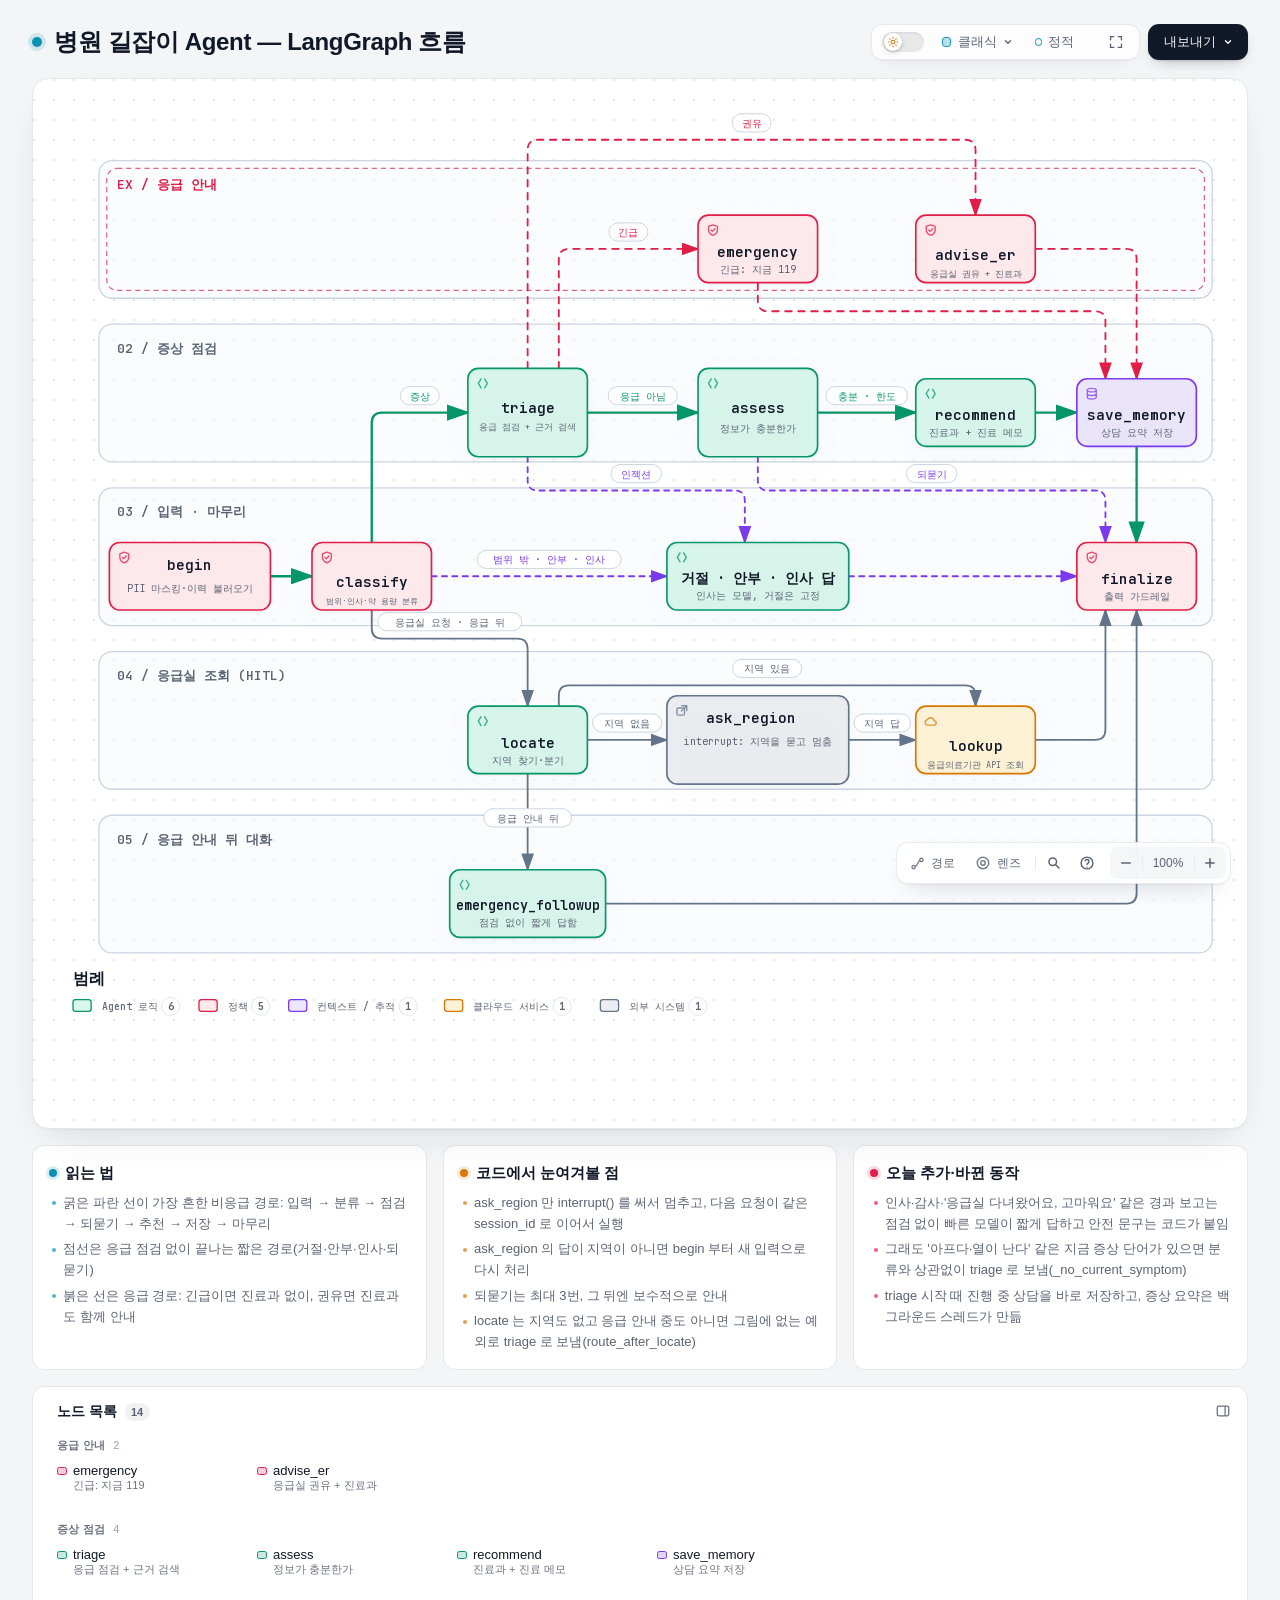
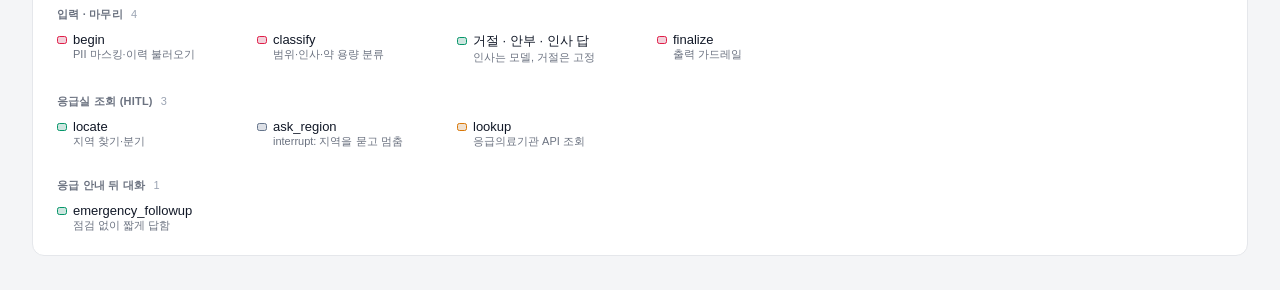
==== commit 80bdc72a: "Refresh diagrams and bring README and SERVICE up to date with today's changes - Regenerate the syste" ====
--- a/docs/diagrams/agent-graph.html
+++ b/docs/diagrams/agent-graph.html
@@ -5198,7 +5198,7 @@
       </div>
     </div>
 
-    <script id="archify-source-evidence-data" type="application/json">{"schemaVersion":1,"verified":true,"repository":{"url":"https://github.com/wjdgusdltka/hospital-guide-agent","revision":"3101adbc9f9a86bc00c2c05d8d8e88708118491a","shortRevision":"3101adb","label":"wjdgusdltka/hospital-guide-agent","href":"https://github.com/wjdgusdltka/hospital-guide-agent/tree/3101adbc9f9a86bc00c2c05d8d8e88708118491a"},"referenceCount":19,"nodes":{"begin":[{"path":"src/agent.py","line":110,"endLine":128,"label":"begin","href":"https://github.com/wjdgusdltka/hospital-guide-agent/blob/3101adbc9f9a86bc00c2c05d8d8e88708118491a/src/agent.py#L110-L128"}],"classify":[{"path":"src/agent.py","line":139,"endLine":150,"label":"classify","href":"https://github.com/wjdgusdltka/hospital-guide-agent/blob/3101adbc9f9a86bc00c2c05d8d8e88708118491a/src/agent.py#L139-L150"},{"path":"src/agent.py","line":153,"endLine":163,"label":"route_after_classify","href":"https://github.com/wjdgusdltka/hospital-guide-agent/blob/3101adbc9f9a86bc00c2c05d8d8e88708118491a/src/agent.py#L153-L163"}],"short":[{"path":"src/agent.py","line":166,"endLine":175,"label":"checkin·refuse","href":"https://github.com/wjdgusdltka/hospital-guide-agent/blob/3101adbc9f9a86bc00c2c05d8d8e88708118491a/src/agent.py#L166-L175"},{"path":"src/agent.py","line":365,"endLine":367,"label":"refuse_injection","href":"https://github.com/wjdgusdltka/hospital-guide-agent/blob/3101adbc9f9a86bc00c2c05d8d8e88708118491a/src/agent.py#L365-L367"}],"finalize":[{"path":"src/agent.py","line":431,"endLine":435,"label":"finalize","href":"https://github.com/wjdgusdltka/hospital-guide-agent/blob/3101adbc9f9a86bc00c2c05d8d8e88708118491a/src/agent.py#L431-L435"}],"triage":[{"path":"src/agent.py","line":243,"endLine":271,"label":"triage","href":"https://github.com/wjdgusdltka/hospital-guide-agent/blob/3101adbc9f9a86bc00c2c05d8d8e88708118491a/src/agent.py#L243-L271"},{"path":"src/agent.py","line":293,"endLine":299,"label":"route_after_triage","href":"https://github.com/wjdgusdltka/hospital-guide-agent/blob/3101adbc9f9a86bc00c2c05d8d8e88708118491a/src/agent.py#L293-L299"}],"assess":[{"path":"src/agent.py","line":370,"endLine":384,"label":"assess","href":"https://github.com/wjdgusdltka/hospital-guide-agent/blob/3101adbc9f9a86bc00c2c05d8d8e88708118491a/src/agent.py#L370-L384"},{"path":"src/agent.py","line":387,"endLine":389,"label":"route_after_assess","href":"https://github.com/wjdgusdltka/hospital-guide-agent/blob/3101adbc9f9a86bc00c2c05d8d8e88708118491a/src/agent.py#L387-L389"}],"recommend":[{"path":"src/agent.py","line":392,"endLine":412,"label":"recommend","href":"https://github.com/wjdgusdltka/hospital-guide-agent/blob/3101adbc9f9a86bc00c2c05d8d8e88708118491a/src/agent.py#L392-L412"}],"save_memory":[{"path":"src/agent.py","line":415,"endLine":428,"label":"save_memory","href":"https://github.com/wjdgusdltka/hospital-guide-agent/blob/3101adbc9f9a86bc00c2c05d8d8e88708118491a/src/agent.py#L415-L428"}],"emergency":[{"path":"src/agent.py","line":310,"endLine":326,"label":"emergency","href":"https://github.com/wjdgusdltka/hospital-guide-agent/blob/3101adbc9f9a86bc00c2c05d8d8e88708118491a/src/agent.py#L310-L326"}],"advise_er":[{"path":"src/agent.py","line":337,"endLine":362,"label":"advise_er","href":"https://github.com/wjdgusdltka/hospital-guide-agent/blob/3101adbc9f9a86bc00c2c05d8d8e88708118491a/src/agent.py#L337-L362"}],"locate":[{"path":"src/agent.py","line":178,"endLine":187,"label":"locate","href":"https://github.com/wjdgusdltka/hospital-guide-agent/blob/3101adbc9f9a86bc00c2c05d8d8e88708118491a/src/agent.py#L178-L187"},{"path":"src/agent.py","line":190,"endLine":196,"label":"route_after_locate","href":"https://github.com/wjdgusdltka/hospital-guide-agent/blob/3101adbc9f9a86bc00c2c05d8d8e88708118491a/src/agent.py#L190-L196"}],"ask_region":[{"path":"src/agent.py","line":199,"endLine":212,"label":"ask_region","href":"https://github.com/wjdgusdltka/hospital-guide-agent/blob/3101adbc9f9a86bc00c2c05d8d8e88708118491a/src/agent.py#L199-L212"}],"lookup":[{"path":"src/agent.py","line":220,"endLine":229,"label":"lookup","href":"https://github.com/wjdgusdltka/hospital-guide-agent/blob/3101adbc9f9a86bc00c2c05d8d8e88708118491a/src/agent.py#L220-L229"}],"emfollow":[{"path":"src/agent.py","line":232,"endLine":240,"label":"emergency_followup","href":"https://github.com/wjdgusdltka/hospital-guide-agent/blob/3101adbc9f9a86bc00c2c05d8d8e88708118491a/src/agent.py#L232-L240"}]}}</script>
+    <script id="archify-source-evidence-data" type="application/json">{"schemaVersion":1,"verified":true,"repository":{"url":"https://github.com/wjdgusdltka/hospital-guide-agent","revision":"2e61846d5b646e09aa680b440631d0cd6d32aa86","shortRevision":"2e61846","label":"wjdgusdltka/hospital-guide-agent","href":"https://github.com/wjdgusdltka/hospital-guide-agent/tree/2e61846d5b646e09aa680b440631d0cd6d32aa86"},"referenceCount":21,"nodes":{"begin":[{"path":"src/agent.py","line":111,"endLine":129,"label":"begin","href":"https://github.com/wjdgusdltka/hospital-guide-agent/blob/2e61846d5b646e09aa680b440631d0cd6d32aa86/src/agent.py#L111-L129"}],"classify":[{"path":"src/agent.py","line":140,"endLine":151,"label":"classify","href":"https://github.com/wjdgusdltka/hospital-guide-agent/blob/2e61846d5b646e09aa680b440631d0cd6d32aa86/src/agent.py#L140-L151"},{"path":"src/agent.py","line":154,"endLine":169,"label":"route_after_classify","href":"https://github.com/wjdgusdltka/hospital-guide-agent/blob/2e61846d5b646e09aa680b440631d0cd6d32aa86/src/agent.py#L154-L169"}],"short":[{"path":"src/agent.py","line":188,"endLine":208,"label":"인사·안부 답(chitchat·checkin)","href":"https://github.com/wjdgusdltka/hospital-guide-agent/blob/2e61846d5b646e09aa680b440631d0cd6d32aa86/src/agent.py#L188-L208"},{"path":"src/agent.py","line":211,"endLine":214,"label":"refuse","href":"https://github.com/wjdgusdltka/hospital-guide-agent/blob/2e61846d5b646e09aa680b440631d0cd6d32aa86/src/agent.py#L211-L214"},{"path":"src/agent.py","line":430,"endLine":432,"label":"refuse_injection","href":"https://github.com/wjdgusdltka/hospital-guide-agent/blob/2e61846d5b646e09aa680b440631d0cd6d32aa86/src/agent.py#L430-L432"}],"finalize":[{"path":"src/agent.py","line":496,"endLine":500,"label":"finalize","href":"https://github.com/wjdgusdltka/hospital-guide-agent/blob/2e61846d5b646e09aa680b440631d0cd6d32aa86/src/agent.py#L496-L500"}],"triage":[{"path":"src/agent.py","line":285,"endLine":313,"label":"triage","href":"https://github.com/wjdgusdltka/hospital-guide-agent/blob/2e61846d5b646e09aa680b440631d0cd6d32aa86/src/agent.py#L285-L313"},{"path":"src/agent.py","line":329,"endLine":349,"label":"진행 중 기록 저장","href":"https://github.com/wjdgusdltka/hospital-guide-agent/blob/2e61846d5b646e09aa680b440631d0cd6d32aa86/src/agent.py#L329-L349"},{"path":"src/agent.py","line":352,"endLine":358,"label":"route_after_triage","href":"https://github.com/wjdgusdltka/hospital-guide-agent/blob/2e61846d5b646e09aa680b440631d0cd6d32aa86/src/agent.py#L352-L358"}],"assess":[{"path":"src/agent.py","line":435,"endLine":449,"label":"assess","href":"https://github.com/wjdgusdltka/hospital-guide-agent/blob/2e61846d5b646e09aa680b440631d0cd6d32aa86/src/agent.py#L435-L449"},{"path":"src/agent.py","line":452,"endLine":454,"label":"route_after_assess","href":"https://github.com/wjdgusdltka/hospital-guide-agent/blob/2e61846d5b646e09aa680b440631d0cd6d32aa86/src/agent.py#L452-L454"}],"recommend":[{"path":"src/agent.py","line":457,"endLine":477,"label":"recommend","href":"https://github.com/wjdgusdltka/hospital-guide-agent/blob/2e61846d5b646e09aa680b440631d0cd6d32aa86/src/agent.py#L457-L477"}],"save_memory":[{"path":"src/agent.py","line":480,"endLine":493,"label":"save_memory","href":"https://github.com/wjdgusdltka/hospital-guide-agent/blob/2e61846d5b646e09aa680b440631d0cd6d32aa86/src/agent.py#L480-L493"}],"emergency":[{"path":"src/agent.py","line":375,"endLine":391,"label":"emergency","href":"https://github.com/wjdgusdltka/hospital-guide-agent/blob/2e61846d5b646e09aa680b440631d0cd6d32aa86/src/agent.py#L375-L391"}],"advise_er":[{"path":"src/agent.py","line":402,"endLine":427,"label":"advise_er","href":"https://github.com/wjdgusdltka/hospital-guide-agent/blob/2e61846d5b646e09aa680b440631d0cd6d32aa86/src/agent.py#L402-L427"}],"locate":[{"path":"src/agent.py","line":217,"endLine":226,"label":"locate","href":"https://github.com/wjdgusdltka/hospital-guide-agent/blob/2e61846d5b646e09aa680b440631d0cd6d32aa86/src/agent.py#L217-L226"},{"path":"src/agent.py","line":229,"endLine":235,"label":"route_after_locate","href":"https://github.com/wjdgusdltka/hospital-guide-agent/blob/2e61846d5b646e09aa680b440631d0cd6d32aa86/src/agent.py#L229-L235"}],"ask_region":[{"path":"src/agent.py","line":238,"endLine":251,"label":"ask_region","href":"https://github.com/wjdgusdltka/hospital-guide-agent/blob/2e61846d5b646e09aa680b440631d0cd6d32aa86/src/agent.py#L238-L251"}],"lookup":[{"path":"src/agent.py","line":259,"endLine":271,"label":"lookup","href":"https://github.com/wjdgusdltka/hospital-guide-agent/blob/2e61846d5b646e09aa680b440631d0cd6d32aa86/src/agent.py#L259-L271"}],"emfollow":[{"path":"src/agent.py","line":274,"endLine":282,"label":"emergency_followup","href":"https://github.com/wjdgusdltka/hospital-guide-agent/blob/2e61846d5b646e09aa680b440631d0cd6d32aa86/src/agent.py#L274-L282"}]}}</script>
     <script id="archify-i18n-data" type="application/json">{"locale":"ko","messages":{"viewer.kind.frontend":"프런트엔드","viewer.kind.backend":"백엔드","viewer.kind.database":"데이터베이스","viewer.kind.cloud":"클라우드","viewer.kind.security":"보안","viewer.kind.messagebus":"메시지 버스","viewer.kind.external":"외부","viewer.kind.neutral":"중립","viewer.kind.node":"노드","viewer.kind.start":"시작","viewer.kind.active":"활성","viewer.kind.waiting":"대기","viewer.kind.decision":"판단","viewer.kind.success":"성공","viewer.kind.failure":"실패","viewer.toolbar.actions":"다이어그램 동작","viewer.theme.toggle.title":"테마 전환 (T)","viewer.theme.toggle":"색상 테마 전환","viewer.theme.dark":"다크","viewer.theme.light":"라이트","viewer.preset.choose.title":"시각 스타일 선택 (S로 순환)","viewer.preset.choose":"시각 스타일 선택","viewer.preset.style":"스타일","viewer.preset.menu":"시각 스타일","viewer.preset.identity":"시각적 정체성","viewer.preset.cycles":"S로 순환","viewer.preset.classic":"클래식","viewer.preset.classic.short":"클래식","viewer.preset.classic.hint":"안정적인 기술 기본 스타일","viewer.preset.flow":"시그널 플로우","viewer.preset.flow.short":"플로우","viewer.preset.flow.hint":"동적 흐름을 강조하는 프레젠테이션","viewer.preset.blueprint":"블루프린트","viewer.preset.blueprint.hint":"엔지니어링 리뷰용","viewer.preset.editorial":"에디토리얼","viewer.preset.editorial.hint":"발행 및 출시 노트에 적합","viewer.preset.badge.signalFlow":"시그널 플로우","viewer.preset.badge.blueprint":"블루프린트 / 개정 01","viewer.preset.badge.editorial":"에디토리얼 / 현장 노트","viewer.preset.badge.editorialPlate":"ARCHIFY / 도판 04","viewer.preset.current":"현재 시각 스타일: {style}. 시각 스타일 선택","viewer.motion.live":"동적","viewer.motion.still":"정적","viewer.motion.pause":"동작 일시정지","viewer.motion.resume":"동작 재개","viewer.motion.reduced":"동작 최소화 설정으로 인해 동작이 일시정지되었습니다","viewer.motion.hidden":"페이지가 보이지 않는 동안 동작이 일시정지되었습니다","viewer.motion.yielding":"동작 일시정지; 현재 {owner}에 양보 중","viewer.motion.yielding.title":"실시간 미리보기 활성화 · {owner}에 양보 중","viewer.owner.route":"경로 탐색","viewer.owner.lens":"시맨틱 렌즈","viewer.owner.relationship":"관계 미리보기","viewer.owner.intent":"의도 추적","viewer.owner.focus":"시맨틱 포커스","viewer.owner.legend":"범례 미리보기","viewer.owner.reader":"읽는 이의 상호작용","viewer.present.enter":"프레젠테이션 모드 진입","viewer.present.enter.title":"프레젠테이션 모드 (F)","viewer.present.exit":"프레젠테이션 모드 종료","viewer.present.exit.title":"프레젠테이션 모드 종료 (F 또는 Escape)","viewer.present.present":"프레젠테이션","viewer.present.exit.label":"종료","viewer.export.button":"내보내기","viewer.export.button.title":"다이어그램 내보내기 (E)","viewer.export.diagram":"다이어그램 내보내기","viewer.export.menu":"내보내기","viewer.export.subtitle":"가볍고 깔끔한 출력물","viewer.export.share":"공유","viewer.export.shareCard":"공유 카드","viewer.export.routeShareCard":"경로 공유 카드","viewer.export.reachShareCard":"도달범위 공유 카드","viewer.export.copyDiagram":"다이어그램 복사","viewer.export.clipboardPng":"PNG를 클립보드로","viewer.export.raster":"래스터 이미지","viewer.export.image":"이미지","viewer.export.lossless":"무손실 이미지","viewer.export.compact":"압축 이미지","viewer.export.modern":"최신 이미지 포맷","viewer.export.vectorMotion":"벡터 및 동작","viewer.export.vectorMotion.heading":"벡터 및 동작","viewer.export.editable":"편집 가능한 벡터","viewer.export.svg.auto":"SVG · 자동","viewer.export.svg.auto.hint":"호스트 테마에 맞춤","viewer.export.svg.light":"SVG · 라이트","viewer.export.svg.light.hint":"항상 라이트 테마","viewer.export.svg.dark":"SVG · 다크","viewer.export.svg.dark.hint":"항상 다크 테마","viewer.export.motion6s":"6초 동작","viewer.export.unsupported":"이 브라우저에서 지원하지 않습니다","viewer.export.clipboardUnsupported":"이 브라우저는 이미지 클립보드 쓰기를 지원하지 않습니다","viewer.export.clipboardUnsupported.short":"이 브라우저는 이미지 클립보드 쓰기를 지원하지 않습니다.","viewer.export.motionUnavailable":"이 브라우저에서는 동작을 캡처할 수 없습니다","viewer.export.webmUnavailable":"이 브라우저에서는 WebM을 사용할 수 없습니다","viewer.export.failed":"내보내기 실패: {message}","viewer.export.unknownVariant":"알 수 없는 공유 카드 유형: {variant}","viewer.export.routeRequired":"경로 공유 카드를 내보내려면 먼저 경로를 추적하세요","viewer.export.reachRequired":"도달범위 공유 카드를 내보내려면 먼저 편집된 도달범위를 추적하세요","viewer.export.unknown":"알 수 없음","viewer.export.routeFailed":"경로 공유 카드 내보내기 실패: {message}","viewer.export.reachFailed":"도달범위 공유 카드 내보내기 실패: {message}","viewer.export.copyFailed":"복사 실패: {message}","viewer.export.copiedPng":"PNG를 클립보드에 복사했습니다","viewer.export.downloadedRoute":"경로 공유 카드를 다운로드했습니다","viewer.export.downloadedReach":"도달범위 공유 카드를 다운로드했습니다","viewer.export.downloadedWebm":"WebM을 다운로드했습니다","viewer.export.recording":"6초 분량 동작을 녹화 중…","viewer.export.card.routeSummary.one":"경로: {source} → {target} · 방향성 홉 {count}개","viewer.export.card.routeSummary.other":"경로: {source} → {target} · 방향성 홉 {count}개","viewer.export.card.reachSummary":"{origin}에서 시작한 편집된 {direction} · {nodes} · {links} · 최대 {hops}","viewer.export.card.node.one":"노드 {count}개","viewer.export.card.node.other":"노드 {count}개","viewer.export.card.link.one":"연결 {count}개","viewer.export.card.link.other":"연결 {count}개","viewer.export.card.hop.one":"홉 {count}개","viewer.export.card.hop.other":"홉 {count}개","viewer.export.card.routeBadge":"ARCHIFY · 경로 · {hops}","viewer.export.card.reachBadge":"ARCHIFY · {direction} 도달범위","viewer.export.direction.upstream":"업스트림","viewer.export.direction.downstream":"다운스트림","viewer.export.error.canvasUnavailable":"{label}에 캔버스를 사용할 수 없습니다","viewer.export.error.contextUnavailable":"{label}에 2D 캔버스 컨텍스트를 만들 수 없습니다","viewer.export.error.toBlobUnavailable":"{label}에서 canvas.toBlob을 사용할 수 없습니다","viewer.export.error.toBlobNull":"{label}의 canvas.toBlob이 데이터를 반환하지 않았습니다","viewer.export.error.variantsCombined":"공유 카드 유형을 함께 조합할 수 없습니다","viewer.export.error.viewerState":"공유 카드 내보내기가 임시 뷰어 상태를 제거하지 못했습니다","viewer.export.error.routeState":"경로 카드 내보내기가 해석된 경로를 안전하게 보존하지 못했습니다","viewer.export.error.reachState":"도달범위 카드 내보내기가 편집된 도달범위를 안전하게 보존하지 못했습니다","viewer.export.error.webmRequirements":"WebM 동작 내보내기는 추적 애니메이션과 브라우저의 MediaRecorder 지원이 필요합니다","viewer.export.error.mediaRecorder":"MediaRecorder 실패","viewer.export.error.emptyWebm":"MediaRecorder가 빈 WebM을 생성했습니다","viewer.export.error.webmBackground":"WebM 내보내기용 SVG 배경을 불러오지 못했습니다","viewer.guide.title":"이 시스템 살펴보기","viewer.focus.selectedNodes":"선택한 노드 {count}개","viewer.guide.eyebrow":"다이어그램 가이드","viewer.guide.close":"다이어그램 가이드 닫기","viewer.guide.inspecting":"컴파일된 시맨틱 구조 검사 중","viewer.guide.actions":"다이어그램 탐색 동작","viewer.guide.find":"아무 노드나 찾기","viewer.guide.find.hint":"라벨, 역할, 유형, 고정 ID로 검색합니다.","viewer.guide.route":"경로 추적","viewer.guide.route.aria":"방향성 경로 추적","viewer.guide.route.hint":"두 시맨틱 노드가 편집된 방향으로 어떻게 연결되는지 확인합니다.","viewer.guide.map":"전체 시스템 보기","viewer.guide.map.hint":"실시간 뷰포트와 고정 노드가 있는 시맨틱 레이더를 엽니다.","viewer.guide.lens":"시맨틱 유형 비교","viewer.guide.lens.hint":"역할 수를 세고, 트래픽을 표시하고, 직접 편집된 연결을 비교합니다.","viewer.guide.present":"프레젠테이션 모드 진입","viewer.guide.present.hint":"내보내기는 그대로 두고 실시간 다이어그램에 뷰포트 전체를 할애합니다.","viewer.guide.shortcuts":"추가 키보드 단축키","viewer.guide.shortcut.export":"내보내기","viewer.guide.shortcut.theme":"테마","viewer.guide.shortcut.style":"스타일","viewer.guide.shortcut.reset":"초기화","viewer.guide.shortcut.zoomIn":"확대","viewer.guide.shortcut.zoomOut":"축소","viewer.guide.shortcut.close":"닫기","viewer.guide.credit":"Archify가 유용했다면 GitHub에 Star를 남겨 주세요","viewer.guide.star":"Star","viewer.guide.facts":"{nodes} · {relationships}","viewer.guide.fact.node.one":"시맨틱 노드 {count}개","viewer.guide.fact.node.other":"시맨틱 노드 {count}개","viewer.guide.fact.relationship.one":"관계 {count}개","viewer.guide.fact.relationship.other":"관계 {count}개","viewer.guide.open":"다이어그램 가이드 열기","viewer.finder.title":"노드 찾기","viewer.finder.close":"노드 찾기 닫기","viewer.finder.placeholder":"라벨 또는 ID로 검색","viewer.finder.search":"다이어그램 노드 검색","viewer.finder.results":"다이어그램 노드","viewer.finder.empty":"일치하는 노드가 없습니다","viewer.finder.result.focus":"{label} 포커스","viewer.finder.result.routeStart":"{label}을(를) 경로 시작점으로 선택","viewer.finder.result.routeTarget":"{label}을(를) 경로 도착점으로 선택, {links}","viewer.finder.status.empty":"일치하는 노드가 없습니다","viewer.finder.status.count.one":"일치하는 노드 {count}개","viewer.finder.status.count.other":"일치하는 노드 {count}개","viewer.finder.noun.nodes":"노드","viewer.finder.link.one":"연결 {count}개","viewer.finder.link.other":"연결 {count}개","viewer.finder.result.focus.one":"{label} 포커스, 관련 연결 {count}개","viewer.finder.result.focus.other":"{label} 포커스, 관련 연결 {count}개","viewer.finder.status.filtered":"{noun} {available}개 중 {visible}개","viewer.finder.status.all":"{noun} {available}개","viewer.passport.eyebrow":"시맨틱 패스포트","viewer.passport.metadata":"노드 메타데이터","viewer.passport.evidence":"검증된 소스 근거","viewer.passport.verified":"검증된 소스","viewer.passport.verificationScope":"고정된 리비전 기준 로컬 Git으로 검증했습니다. 원격 접근 권한은 확인하지 않았습니다.","viewer.passport.reach":"편집된 도달범위","viewer.passport.reach.trace":"편집된 도달가능성 추적","viewer.passport.upstream":"업스트림","viewer.passport.downstream":"다운스트림","viewer.passport.upstream.trace":"업스트림 편집 도달가능성 추적","viewer.passport.downstream.trace":"다운스트림 편집 도달가능성 추적","viewer.passport.close":"시맨틱 패스포트 닫기","viewer.passport.move":"의미 정보 패널 이동. 드래그하거나 화살표 키를 사용하고, Home 키로 초기화하세요.","viewer.passport.copy":"링크 복사","viewer.passport.copy.focus":"포커스된 노드의 링크 복사","viewer.passport.relations":"관계","viewer.passport.relations.show":"연결된 관계 표시","viewer.passport.relations.hide":"연결된 관계 숨기기","viewer.passport.relations.list":"연결된 관계","viewer.passport.copyRelation":"관계 복사","viewer.passport.copyNode":"노드 복사","viewer.passport.copyPinned":"고정된 관계의 링크 복사","viewer.passport.copySource":"소스 노드의 링크 복사","viewer.passport.copy.focused.success":"포커스된 노드 링크를 복사했습니다","viewer.passport.copy.pinned.success":"고정된 관계 링크를 복사했습니다","viewer.passport.copy.focused.failed":"포커스된 노드 링크를 복사할 수 없습니다","viewer.passport.copy.pinned.failed":"고정된 관계 링크를 복사할 수 없습니다","viewer.passport.relationship.none":"연결된 관계가 없습니다","viewer.passport.relationship.count.one":"관계 {count}개","viewer.passport.relationship.count.other":"관계 {count}개","viewer.passport.relationship.show.one":"연결된 관계 {count}개 표시","viewer.passport.relationship.show.other":"연결된 관계 {count}개 표시","viewer.passport.relationship.summary":"출향 {out}개 · 입향 {in}개{loops}","viewer.passport.relationship.loops":" · 자기순환 {count}개","viewer.passport.relationship.explorer":"직접 관계 탐색기","viewer.passport.relationship.help":"방향키로 관계를 탐색하세요. Enter 또는 Space로 상세정보를 고정하고, Escape로 지웁니다.","viewer.passport.relationship.loopsBack":"되돌아옴","viewer.passport.relationship.connectsTo":"연결 대상","viewer.passport.relationship.connectsFrom":"연결 출처","viewer.passport.relationship.pinned":"고정된 관계 · {from} → {to} · {label}","viewer.passport.relationship.inspect":"{total}개 중 {index}번 관계 검사: {from}에서 {to}로, {label}. Enter로 상세정보 확인.","viewer.passport.relationship.group.out":"출향","viewer.passport.relationship.group.in":"입향","viewer.passport.relationship.group.loop":"자기순환","viewer.passport.relationship.row":"{group}: {relationship}, {neighbor}","viewer.passport.relationship.direction.out":"출 →","viewer.passport.relationship.direction.in":"← 입","viewer.passport.relationship.direction.loop":"순환","viewer.passport.sourceCount.one":"검증된 소스 참조 {count}개","viewer.passport.sourceCount.other":"검증된 소스 참조 {count}개","viewer.passport.repository.open":"검증된 저장소 리비전 {revision} 열기","viewer.passport.source.open":"리비전 {revision}의 검증된 소스 {path} 열기","viewer.passport.source.openLink":"열기 ↗","viewer.passport.reach.upstream.one":"업스트림 편집 노드 {count}개 추적","viewer.passport.reach.upstream.other":"업스트림 편집 노드 {count}개 추적","viewer.passport.reach.downstream.one":"다운스트림 편집 노드 {count}개 추적","viewer.passport.reach.downstream.other":"다운스트림 편집 노드 {count}개 추적","viewer.passport.reach.noUpstream":"업스트림 편집 노드가 없습니다","viewer.passport.reach.noDownstream":"다운스트림 편집 노드가 없습니다","viewer.passport.reach.status":"{direction} · 노드 {nodes}개 · 연결 {links}개 · 최대 {hops}홉","viewer.route.eyebrow":"경로 탐색","viewer.route.start":"시작 노드 선택","viewer.route.start.find":"시작점 찾기","viewer.route.start.find.aria":"경로 시작점 찾기","viewer.route.copy":"링크 복사","viewer.route.copy.aria":"추적된 경로의 링크 복사","viewer.route.clear":"지우기","viewer.route.clear.aria":"경로 탐색 지우기","viewer.route.traced":"추적된 경로","viewer.route.pickTwo":"다이어그램에서 시맨틱 노드 두 개를 선택하세요","viewer.route.pickOne":"다이어그램에서 시맨틱 노드 하나를 선택하세요","viewer.route.controls":"경로 이동 제어","viewer.route.previous":"이전 경로 위치","viewer.route.play":"경로 이동 재생","viewer.route.pause":"경로 이동 일시정지","viewer.route.replay":"경로 이동 다시 재생","viewer.route.next":"다음 경로 위치","viewer.route.journey":"이동 경로","viewer.route.pause.label":"일시정지","viewer.route.replay.label":"다시 재생","viewer.route.overview":"개요","viewer.route.overview.aria":"전체 경로 개요 표시","viewer.route.instructions":"출발지를 먼저 선택한 뒤 도착지를 선택하세요. 방향이 중요합니다.","viewer.route.destination":"{label}에서 출발할 도착지 선택","viewer.route.destination.find":"도착지 찾기","viewer.route.destination.find.aria":"도달 가능한 경로 도착지 찾기","viewer.route.differentDestination":"다른 도착지 선택","viewer.route.distinct":"경로에는 서로 다른 시맨틱 노드 두 개가 필요합니다.","viewer.route.unreachable":"{label}(으)로 가는 방향성 경로가 없습니다","viewer.route.unreachable.detail":"{source}에서 {target}에 도달할 수 없습니다. 강조 표시된 도착지를 선택하세요.","viewer.route.start.instructions":"출발지를 선택하세요. 다음 단계에서는 방향성으로 도달 가능한 도착지만 표시됩니다.","viewer.route.copy.success":"추적된 경로 링크를 복사했습니다","viewer.route.copy.failed":"경로 링크를 복사할 수 없습니다","viewer.route.position":"경로 위치 {total}개 중 {index}번: {label}","viewer.route.step":"{total}단계 중 {index}단계 · {phase} · {label}","viewer.route.motionRequired":"자동 이동에는 동적 모드가 필요합니다","viewer.route.trigger.clear":"추적된 경로 지우기","viewer.route.overview.status":"{nodes} · {hops} · 최단 편집 경로","viewer.route.overview.node.one":"노드 {count}개","viewer.route.overview.node.other":"노드 {count}개","viewer.route.overview.hop.one":"방향성 홉 {count}개","viewer.route.overview.hop.other":"방향성 홉 {count}개","viewer.route.phase.playing":"재생 중","viewer.route.phase.complete":"완료됨","viewer.route.phase.inspecting":"검사 중","viewer.route.destination.count.one":"방향성 도착지 {count}개 사용 가능. 강조 표시된 노드를 선택하세요.","viewer.route.destination.count.other":"방향성 도착지 {count}개 사용 가능. 강조 표시된 노드를 선택하세요.","viewer.route.noOutgoing":"여기서 시작하는 출향 경로가 없습니다. 지우고 다른 출발지를 선택하세요.","viewer.route.result.title":"{source}에서 {target}까지","viewer.route.finder.source.title":"경로 시작점 선택","viewer.route.finder.source.placeholder":"경로 출발지 검색","viewer.route.finder.source.empty":"일치하는 경로 출발지가 없습니다","viewer.route.finder.source.results":"경로를 시작할 수 있는 노드","viewer.route.finder.source.noun":"경로 출발지","viewer.route.finder.source.badge":"시작","viewer.route.finder.target.title":"{label}에서 출발할 도착지","viewer.route.finder.target.placeholder":"도달 가능한 도착지 검색","viewer.route.finder.target.empty":"일치하는 도달 가능한 도착지가 없습니다","viewer.route.finder.target.results":"도달 가능한 경로 도착지","viewer.route.finder.target.noun":"도달 가능한 도착지","viewer.route.hop.one":"홉 {count}개","viewer.route.hop.other":"홉 {count}개","viewer.lens.eyebrow":"시맨틱 렌즈","viewer.lens.title":"시스템 역할 비교","viewer.lens.close":"시맨틱 렌즈 닫기","viewer.lens.instruction":"시맨틱 유형을 최대 두 개까지 선택하세요. 하나를 선택하면 실제 트래픽을 표시하고, 두 개를 선택하면 직접 편집된 관계만 비교합니다.","viewer.lens.kinds":"시맨틱 유형","viewer.lens.choose":"유형을 선택해 해당 노드와 연결된 관계를 확인하세요.","viewer.lens.copy":"시맨틱 렌즈 링크 복사","viewer.lens.clear":"시맨틱 렌즈 지우기","viewer.lens.open":"시맨틱 렌즈 열기","viewer.lens.openActive":"활성 시맨틱 렌즈 열기","viewer.lens.legend":"시맨틱 범례","viewer.lens.legend.inspect.one":"{label} 검사, 노드 {count}개","viewer.lens.legend.inspect.other":"{label} 검사, 노드 {count}개","viewer.lens.kind.count.one":"{label}, 노드 {count}개","viewer.lens.kind.count.other":"{label}, 노드 {count}개","viewer.lens.compare.one":"{first} → {second}: {forward} · {second} → {first}: {reverse} · 직접 관계 {count}개","viewer.lens.compare.other":"{first} → {second}: {forward} · {second} → {first}: {reverse} · 직접 관계 {count}개","viewer.lens.single":"{nodes} · {relationships} · 연결된 주변 노드는 계속 표시됩니다","viewer.lens.node.one":"{label} 노드 {count}개","viewer.lens.node.other":"{label} 노드 {count}개","viewer.lens.relationship.one":"연결된 관계 {count}개","viewer.lens.relationship.other":"연결된 관계 {count}개","viewer.radar.title":"시맨틱 레이더","viewer.radar.building":"개요 구성 중","viewer.radar.openFull":"전체 시맨틱 레이더 열기","viewer.radar.open":"레이더 열기","viewer.radar.close":"시맨틱 레이더 닫기","viewer.radar.surface":"다이어그램 개요입니다. 노드를 클릭해 포커스하거나 방향키로 이동하세요.","viewer.radar.click":"노드 클릭","viewer.radar.drag":"드래그로 이동","viewer.radar.space":"시맨틱 레이더를 표시하려면 지도 공간이 더 필요합니다.","viewer.radar.nodes":"시맨틱 다이어그램 레이더 노드","viewer.radar.focus":"시맨틱 레이더에서 {label} 포커스","viewer.radar.status":"노드 {count}개 · {viewport}","viewer.radar.fullMap":"노드 {count}개 · 전체 지도","viewer.radar.compacted":"시맨틱 패스포트나 지도 컨트롤을 가리지 않도록 레이더를 축소했습니다.","viewer.radar.cancelWaiting":"지도 공간 확보를 기다리는 시맨틱 레이더 취소","viewer.radar.needsSpace":"시맨틱 레이더를 표시하려면 지도 공간이 더 필요합니다","viewer.radar.viewport.full":"전체 지도","viewer.radar.viewport.width":"너비 {percent}%","viewer.radar.viewport.scale":"뷰포트 {percent}%","viewer.nav.controls":"다이어그램 보기 제어","viewer.nav.route":"방향성 경로 추적","viewer.nav.route.title":"경로 추적 (R)","viewer.nav.route.short":"경로","viewer.nav.radar":"시맨틱 레이더 열기","viewer.nav.radar.title":"시맨틱 레이더 (M)","viewer.nav.radar.short":"지도","viewer.nav.lens":"시맨틱 렌즈 열기","viewer.nav.lens.title":"시맨틱 렌즈 (L)","viewer.nav.lens.short":"렌즈","viewer.nav.find":"노드 찾기","viewer.nav.find.title":"노드 찾기 (/)","viewer.outline.title":"노드 목록","viewer.rail.show":"설명 및 목록","viewer.rail.controls":"측면 패널","viewer.rail.collapse":"측면 패널 접기","viewer.rail.bottom":"패널을 다이어그램 아래로 이동","viewer.rail.right":"패널을 다이어그램 옆으로 이동","viewer.nav.guide":"다이어그램 가이드 열기","viewer.nav.guide.title":"다이어그램 가이드 (?)","viewer.nav.zoomOut":"축소","viewer.nav.zoomOut.title":"축소 (-)","viewer.nav.reset":"다이어그램 보기 초기화","viewer.nav.reset.title":"보기 초기화 (0)","viewer.nav.read":"읽기","viewer.nav.zoomIn":"확대","viewer.nav.zoomIn.title":"확대 (+)","viewer.nav.camera":"{hint}. 다이어그램 보기 초기화","viewer.nav.camera.title":"{semantic}{hint} · 보기 초기화 (0)","viewer.nav.camera.semantic":"시맨틱 카메라 활성 · ","viewer.nav.level.map":"개요","viewer.nav.level.read":"읽기","viewer.nav.level.full":"전체","viewer.nav.level.auto":"자동","viewer.nav.detail.map":"확대하면 관계 라벨과 노드 컨텍스트가 표시됩니다","viewer.nav.detail.read":"다시 확대하면 태그와 주석이 표시됩니다","viewer.nav.detail.full":"다이어그램 전체 상세정보","viewer.intent.summary":"{label}. 출향 {out}개, 입향 {in}개{loops}. 연결 총 {total}개. Enter로 상세정보 확인.","viewer.intent.loops":", 자기순환 {count}개","viewer.common.copied":"복사됨","viewer.common.copyFailed":"복사 실패","viewer.common.copyLink":"링크 복사","viewer.common.clear":"지우기","viewer.common.close":"닫기"}}</script>
     <!-- Main Diagram -->
     <div class="diagram-container" data-detail-level="read"
@@ -5279,7 +5279,7 @@
         <path data-edge-from="assess" data-edge-to="recommend" data-edge-label="충분 · 한도" data-edge-key="3" data-edge-id="assess-recommend" data-composition-routing="workflow-v2-auto" data-edge-role="" data-composition-points="593.2,246;668.8000000000001,246" d="M 593.2 246 L 668.8000000000001 246" class="a-emphasis" data-animate="edge" style="--step:3" stroke-width="1.8" marker-end="url(#arrowhead-emphasis)"/>
         <path data-edge-from="begin" data-edge-to="classify" data-edge-key="4" data-edge-id="begin-classify" data-composition-routing="workflow-v2-auto" data-edge-role="" data-composition-points="172,372;204,372" d="M 172 372 L 204 372" class="a-emphasis" data-animate="edge" style="--step:0" stroke-width="1.8" marker-end="url(#arrowhead-emphasis)"/>
         <path data-edge-from="classify" data-edge-to="locate" data-edge-label="응급실 요청 · 응급 뒤" data-edge-key="5" data-edge-id="classify-locate" data-composition-routing="workflow-v2-auto" data-edge-role="" data-composition-points="250,398;250,420;370,420;370,472" d="M 250 398 L 250 412 Q 250 420 258 420 L 362 420 Q 370 420 370 428 L 370 472" class="a-default" data-animate="edge" style="--step:12" stroke-width="1.4" marker-end="url(#arrowhead)"/>
-        <path data-edge-from="classify" data-edge-to="short" data-edge-label="범위 밖 · 안부 답" data-edge-key="6" data-edge-id="classify-short" data-composition-routing="workflow-v2-auto" data-edge-role="" data-composition-points="296,372;501.20000000000005,372" d="M 296 372 L 501.20000000000005 372" class="a-dashed" data-animate="edge" style="--step:12" stroke-width="1.4" marker-end="url(#arrowhead-dashed)"/>
+        <path data-edge-from="classify" data-edge-to="short" data-edge-label="범위 밖 · 안부 · 인사" data-edge-key="6" data-edge-id="classify-short" data-composition-routing="workflow-v2-auto" data-edge-role="" data-composition-points="296,372;477.20000000000005,372" d="M 296 372 L 477.20000000000005 372" class="a-dashed" data-animate="edge" style="--step:12" stroke-width="1.4" marker-end="url(#arrowhead-dashed)"/>
         <path data-edge-from="classify" data-edge-to="triage" data-edge-label="증상" data-edge-key="7" data-edge-id="classify-triage" data-composition-routing="workflow-v2-auto" data-edge-role="" data-composition-points="250,346;250,246;324,246" d="M 250 346 L 250 254 Q 250 246 258 246 L 324 246" class="a-emphasis" data-animate="edge" style="--step:1" stroke-width="1.8" marker-end="url(#arrowhead-emphasis)"/>
         <path data-edge-from="emergency" data-edge-to="save_memory" data-edge-key="8" data-edge-id="emergency-save" data-composition-routing="workflow-v2-auto" data-edge-role="" data-composition-points="547.2,146;547.2,168;814.8000000000001,168;814.8000000000001,220" d="M 547.2 146 L 547.2 160 Q 547.2 168 555.2 168 L 806.8000000000001 168 Q 814.8000000000001 168 814.8000000000001 176 L 814.8000000000001 220" class="a-security" data-animate="edge" style="--step:12" stroke-width="1.4" marker-end="url(#arrowhead-security)"/>
         <path data-edge-from="emfollow" data-edge-to="finalize" data-edge-key="9" data-edge-id="emfollow-finalize" data-composition-routing="workflow-v2-auto" data-edge-role="" data-composition-points="430,624;838.8000000000001,624;838.8000000000001,398" d="M 430 624 L 830.8000000000001 624 Q 838.8000000000001 624 838.8000000000001 616 L 838.8000000000001 398" class="a-default" data-animate="edge" style="--step:12" stroke-width="1.4" marker-end="url(#arrowhead)"/>
@@ -5289,7 +5289,7 @@
         <path data-edge-from="lookup" data-edge-to="finalize" data-edge-key="13" data-edge-id="lookup-finalize" data-composition-routing="workflow-v2-auto" data-edge-role="" data-composition-points="760.8000000000001,498;814.8000000000001,498;814.8000000000001,398" d="M 760.8000000000001 498 L 806.8000000000001 498 Q 814.8000000000001 498 814.8000000000001 490 L 814.8000000000001 398" class="a-default" data-animate="edge" style="--step:12" stroke-width="1.4" marker-end="url(#arrowhead)"/>
         <path data-edge-from="recommend" data-edge-to="save_memory" data-edge-key="14" data-edge-id="recommend-save" data-composition-routing="workflow-v2-auto" data-edge-role="" data-composition-points="760.8000000000001,246;792.8000000000001,246" d="M 760.8000000000001 246 L 792.8000000000001 246" class="a-emphasis" data-animate="edge" style="--step:4" stroke-width="1.8" marker-end="url(#arrowhead-emphasis)"/>
         <path data-edge-from="save_memory" data-edge-to="finalize" data-edge-key="15" data-edge-id="save-finalize" data-composition-routing="workflow-v2-auto" data-edge-role="" data-composition-points="838.8000000000001,272;838.8000000000001,346" d="M 838.8000000000001 272 L 838.8000000000001 346" class="a-emphasis" data-animate="edge" style="--step:5" stroke-width="1.8" marker-end="url(#arrowhead-emphasis)"/>
-        <path data-edge-from="short" data-edge-to="finalize" data-edge-key="16" data-edge-id="short-finalize" data-composition-routing="workflow-v2-auto" data-edge-role="" data-composition-points="593.2,372;792.8000000000001,372" d="M 593.2 372 L 792.8000000000001 372" class="a-dashed" data-animate="edge" style="--step:12" stroke-width="1.4" marker-end="url(#arrowhead-dashed)"/>
+        <path data-edge-from="short" data-edge-to="finalize" data-edge-key="16" data-edge-id="short-finalize" data-composition-routing="workflow-v2-auto" data-edge-role="" data-composition-points="617.2,372;792.8000000000001,372" d="M 617.2 372 L 792.8000000000001 372" class="a-dashed" data-animate="edge" style="--step:12" stroke-width="1.4" marker-end="url(#arrowhead-dashed)"/>
         <path data-edge-from="triage" data-edge-to="advise_er" data-edge-label="권유" data-edge-key="17" data-edge-id="triage-advise" data-composition-routing="workflow-v2-auto" data-edge-role="branch" data-composition-points="370,212;370,36;714.8000000000001,36;714.8000000000001,94" d="M 370 212 L 370 44 Q 370 36 378 36 L 706.8000000000001 36 Q 714.8000000000001 36 714.8000000000001 44 L 714.8000000000001 94" class="a-security" data-animate="edge" style="--step:12" stroke-width="1.4" marker-end="url(#arrowhead-security)"/>
         <path data-edge-from="triage" data-edge-to="assess" data-edge-label="응급 아님" data-edge-key="18" data-edge-id="triage-assess" data-composition-routing="workflow-v2-auto" data-edge-role="" data-composition-points="416,246;501.20000000000005,246" d="M 416 246 L 501.20000000000005 246" class="a-emphasis" data-animate="edge" style="--step:2" stroke-width="1.8" marker-end="url(#arrowhead-emphasis)"/>
         <path data-edge-from="triage" data-edge-to="emergency" data-edge-label="긴급" data-edge-key="19" data-edge-id="triage-emergency" data-composition-routing="workflow-v2-auto" data-edge-role="branch" data-composition-points="394,212;394,120;501.20000000000005,120" d="M 394 212 L 394 128 Q 394 120 402 120 L 501.20000000000005 120" class="a-security" data-animate="edge" style="--step:12" stroke-width="1.4" marker-end="url(#arrowhead-security)"/>
@@ -5379,27 +5379,27 @@
           <text data-detail="context" x="110" y="384" class="t-muted" font-size="8" text-anchor="middle">PII 마스킹·이력 불러오기</text>
         </g>
 
-        <g id="node-classify" data-node-id="classify" data-node-label="classify" tabindex="0" role="button" aria-label="classify 포커스, 범위·약 용량 분류, 입력 · 마무리" aria-pressed="false" data-node-kind="security" data-node-sublabel="범위·약 용량 분류" data-node-context="입력 · 마무리">
-          <title>classify · 범위·약 용량 분류 · 입력 · 마무리</title>
+        <g id="node-classify" data-node-id="classify" data-node-label="classify" tabindex="0" role="button" aria-label="classify 포커스, 범위·인사·약 용량 분류, 입력 · 마무리" aria-pressed="false" data-node-kind="security" data-node-sublabel="범위·인사·약 용량 분류" data-node-context="입력 · 마무리">
+          <title>classify · 범위·인사·약 용량 분류 · 입력 · 마무리</title>
           <rect x="204" y="346" width="92" height="52" rx="8" class="c-mask"/>
           <rect x="204" y="346" width="92" height="52" rx="8" class="c-security" data-animate="node" style="--step:1" stroke-width="1.5"/>
           <g aria-hidden="true" data-semantic-sigil="security" class="semantic-sigil s-security" transform="translate(210 352) scale(0.6875)">
             <path d="M8 2.2 13 4v3.5c0 3.1-1.8 5.4-5 6.5-3.2-1.1-5-3.4-5-6.5V4Z"/>
             <path d="m5.8 8 1.5 1.5 3-3"/>
           </g>
-          <text data-node-label="" data-detail-anchor="" x="250" y="378" class="t-primary" font-size="11" font-weight="600" text-anchor="middle">classify</text>
-          <text data-detail="context" x="250" y="390.3" class="t-muted" font-size="8" text-anchor="middle">범위·약 용량 분류</text>
+          <text data-node-label="" data-detail-anchor="" x="250" y="380.2" class="t-primary" font-size="11" font-weight="600" text-anchor="middle">classify</text>
+          <text data-detail="context" x="250" y="393.1" class="t-muted" font-size="6.3" text-anchor="middle">범위·인사·약 용량 분류</text>
         </g>
 
-        <g id="node-short" data-node-id="short" data-node-label="거절 · 안부 답" tabindex="0" role="button" aria-label="거절 · 안부 답 포커스, LLM 없이 고정 문구, 입력 · 마무리" aria-pressed="false" data-node-kind="backend" data-node-sublabel="LLM 없이 고정 문구" data-node-context="입력 · 마무리">
-          <title>거절 · 안부 답 · LLM 없이 고정 문구 · 입력 · 마무리</title>
-          <rect x="501.20000000000005" y="346" width="92" height="52" rx="8" class="c-mask"/>
-          <rect x="501.20000000000005" y="346" width="92" height="52" rx="8" class="c-backend" data-animate="node" style="--step:12" stroke-width="1.5"/>
-          <g aria-hidden="true" data-semantic-sigil="backend" class="semantic-sigil s-backend" transform="translate(507.20000000000005 352) scale(0.6875)">
+        <g id="node-short" data-node-id="short" data-node-label="거절 · 안부 · 인사 답" tabindex="0" role="button" aria-label="거절 · 안부 · 인사 답 포커스, 인사는 모델, 거절은 고정, 입력 · 마무리" aria-pressed="false" data-node-kind="backend" data-node-sublabel="인사는 모델, 거절은 고정" data-node-context="입력 · 마무리">
+          <title>거절 · 안부 · 인사 답 · 인사는 모델, 거절은 고정 · 입력 · 마무리</title>
+          <rect x="477.20000000000005" y="346" width="140" height="52" rx="8" class="c-mask"/>
+          <rect x="477.20000000000005" y="346" width="140" height="52" rx="8" class="c-backend" data-animate="node" style="--step:12" stroke-width="1.5"/>
+          <g aria-hidden="true" data-semantic-sigil="backend" class="semantic-sigil s-backend" transform="translate(483.20000000000005 352) scale(0.6875)">
             <path d="M6 3 3 8l3 5M10 3l3 5-3 5"/>
           </g>
-          <text data-node-label="" data-detail-anchor="" x="547.2" y="379" class="t-primary" font-size="10" font-weight="600" text-anchor="middle">거절 · 안부 답</text>
-          <text data-detail="context" x="547.2" y="393.3" class="t-muted" font-size="7.7" text-anchor="middle">LLM 없이 고정 문구</text>
+          <text data-node-label="" data-detail-anchor="" x="547.2" y="377.4" class="t-primary" font-size="10.4" font-weight="600" text-anchor="middle">거절 · 안부 · 인사 답</text>
+          <text data-detail="context" x="547.2" y="389.6" class="t-muted" font-size="8" text-anchor="middle">인사는 모델, 거절은 고정</text>
         </g>
 
         <g id="node-finalize" data-node-id="finalize" data-node-label="finalize" tabindex="0" role="button" aria-label="finalize 포커스, 출력 가드레일, 입력 · 마무리" aria-pressed="false" data-node-kind="security" data-node-sublabel="출력 가드레일" data-node-context="입력 · 마무리">
@@ -5479,9 +5479,9 @@
           <rect x="254.6" y="400" width="110.8" height="14" rx="3" class="c-mask"/>
           <text x="310" y="410" class="t-muted" font-size="8" text-anchor="middle">응급실 요청 · 응급 뒤</text>
         </g>
-        <g data-detail="context" data-edge-from="classify" data-edge-to="short" data-edge-label="범위 밖 · 안부 답" data-edge-key="6" data-edge-id="classify-short">
-          <rect x="352.8" y="352" width="91.6" height="14" rx="3" class="c-mask"/>
-          <text x="398.6" y="362" class="t-edge-dashed" font-size="8" text-anchor="middle">범위 밖 · 안부 답</text>
+        <g data-detail="context" data-edge-from="classify" data-edge-to="short" data-edge-label="범위 밖 · 안부 · 인사" data-edge-key="6" data-edge-id="classify-short">
+          <rect x="331.20000000000005" y="352" width="110.8" height="14" rx="3" class="c-mask"/>
+          <text x="386.6" y="362" class="t-edge-dashed" font-size="8" text-anchor="middle">범위 밖 · 안부 · 인사</text>
         </g>
         <g data-detail="context" data-edge-from="classify" data-edge-to="triage" data-edge-label="증상" data-edge-key="7" data-edge-id="classify-triage">
           <rect x="272" y="226" width="30" height="14" rx="3" class="c-mask"/>
@@ -5730,7 +5730,7 @@
         </div>
         <ul>
           <li>굵은 파란 선이 가장 흔한 비응급 경로: 입력 → 분류 → 점검 → 되묻기 → 추천 → 저장 → 마무리</li>
-          <li>점선은 LLM 점검 없이 끝나는 짧은 경로(거절·안부 답·되묻기)</li>
+          <li>점선은 응급 점검 없이 끝나는 짧은 경로(거절·안부·인사·되묻기)</li>
           <li>붉은 선은 응급 경로: 긴급이면 진료과 없이, 권유면 진료과도 함께 안내</li>
         </ul>
       </div>
@@ -5745,6 +5745,18 @@
           <li>ask_region 의 답이 지역이 아니면 begin 부터 새 입력으로 다시 처리</li>
           <li>되묻기는 최대 3번, 그 뒤엔 보수적으로 안내</li>
           <li>locate 는 지역도 없고 응급 안내 중도 아니면 그림에 없는 예외로 triage 로 보냄(route_after_locate)</li>
+        </ul>
+      </div>
+
+      <div class="card">
+        <div class="card-header">
+          <div class="card-dot rose"></div>
+          <h3>오늘 추가·바뀐 동작</h3>
+        </div>
+        <ul>
+          <li>인사·감사·&#39;응급실 다녀왔어요, 고마워요&#39; 같은 경과 보고는 점검 없이 빠른 모델이 짧게 답하고 안전 문구는 코드가 붙임</li>
+          <li>그래도 &#39;아프다·열이 난다&#39; 같은 지금 증상 단어가 있으면 분류와 상관없이 triage 로 보냄(_no_current_symptom)</li>
+          <li>triage 시작 때 진행 중 상담을 바로 저장하고, 증상 요약은 백그라운드 스레드가 만듦</li>
         </ul>
       </div>
     </div>
